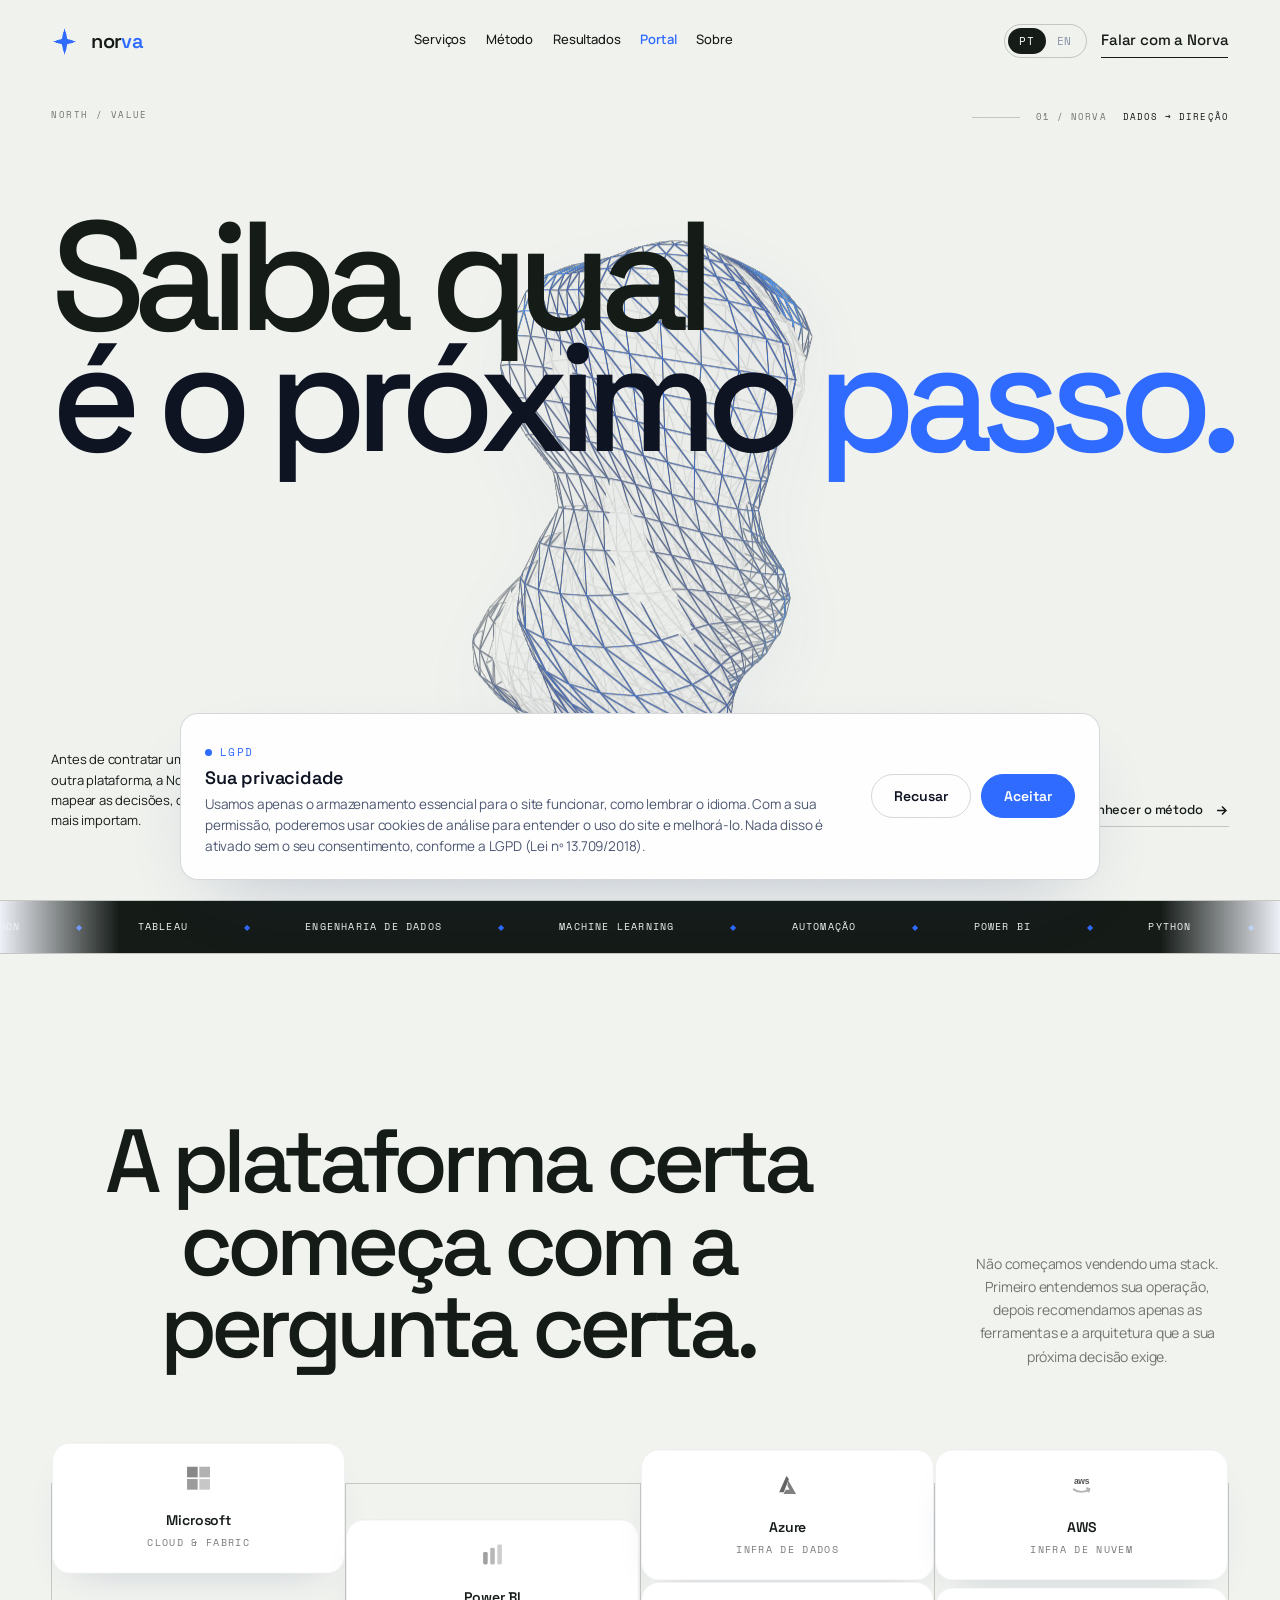
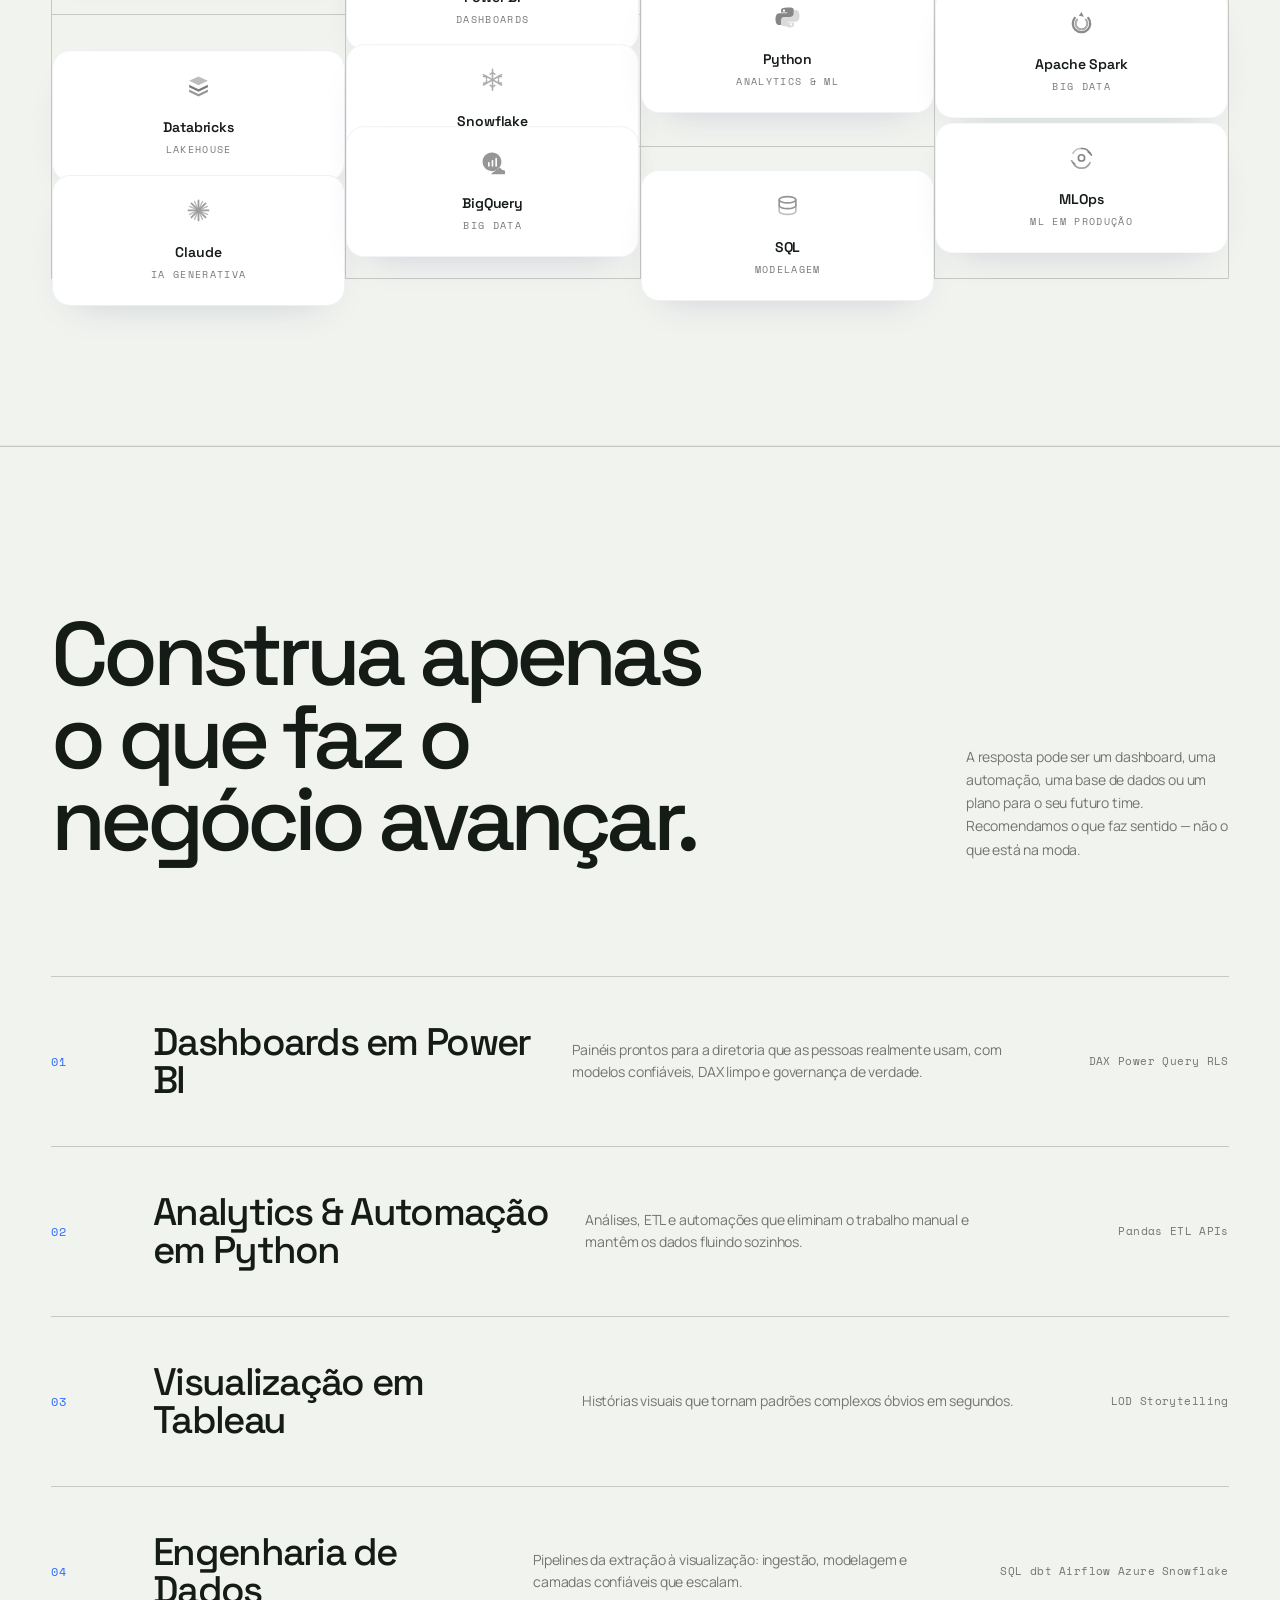
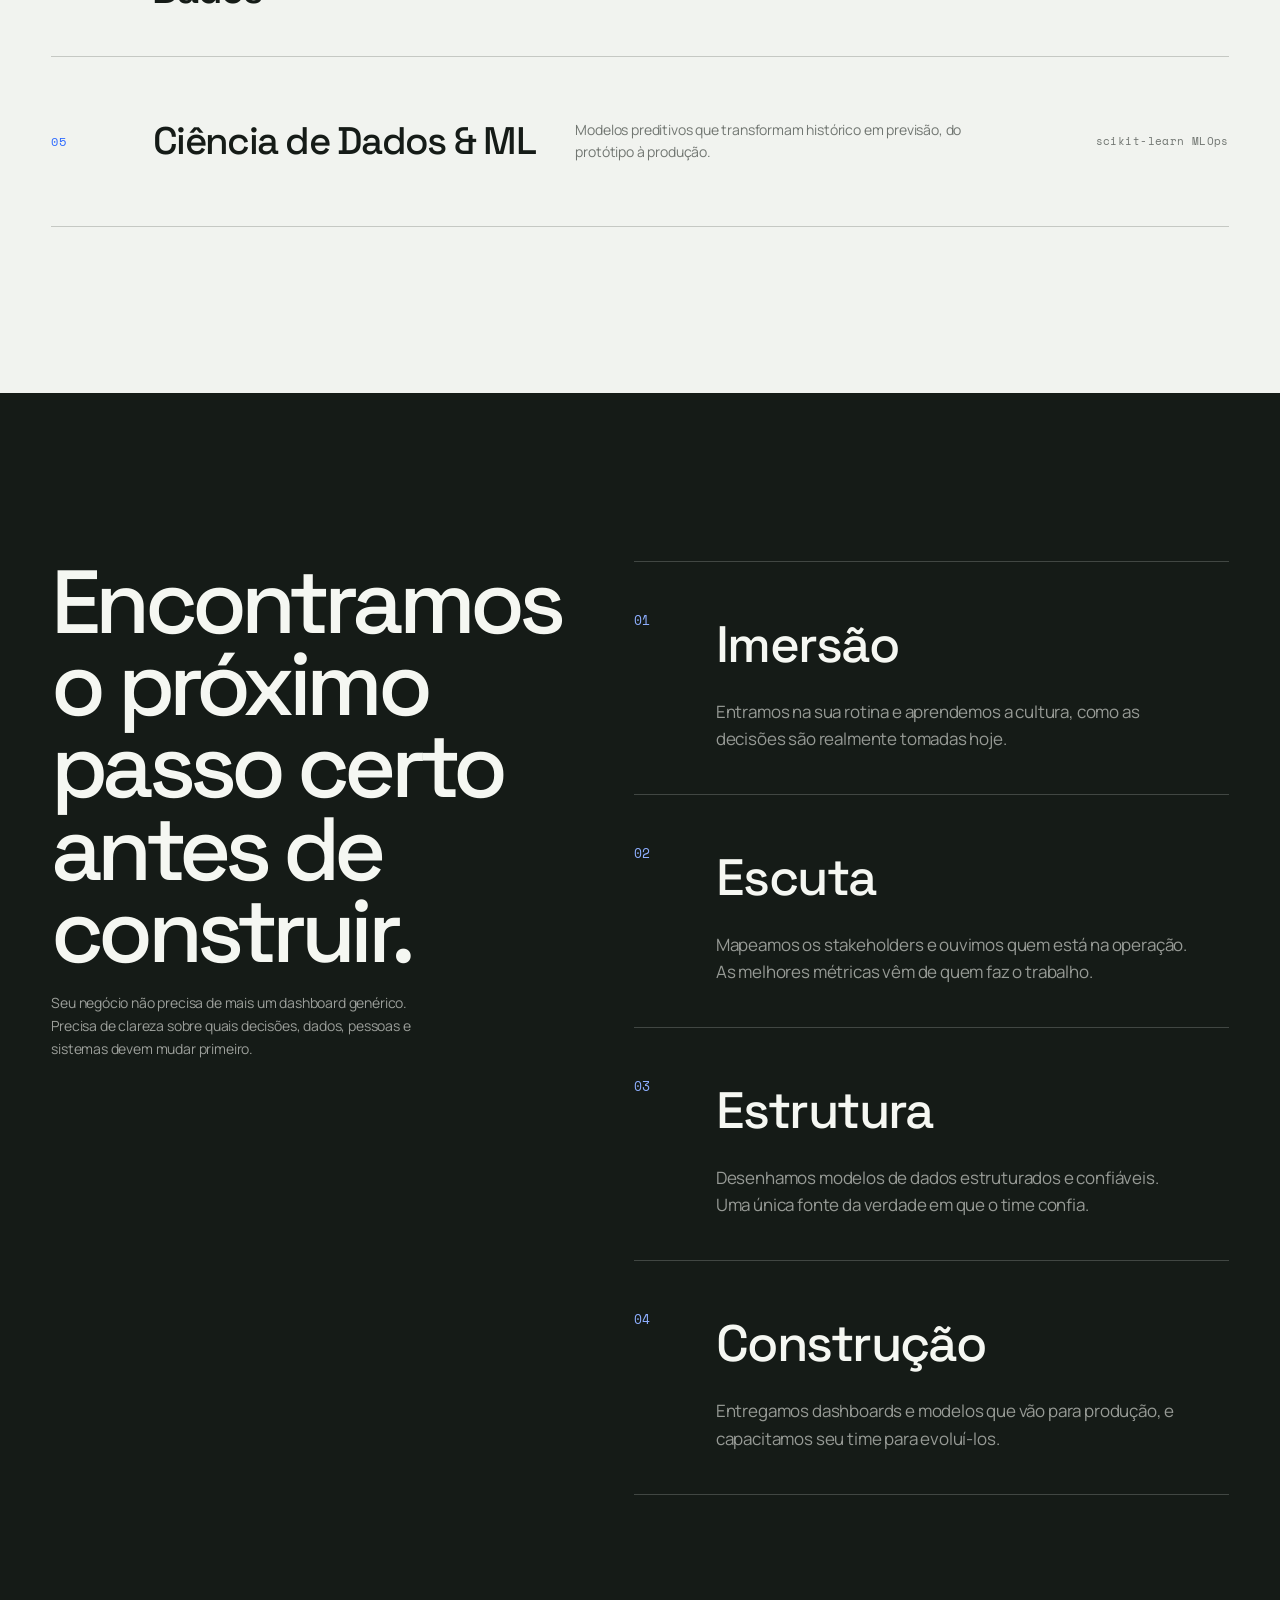
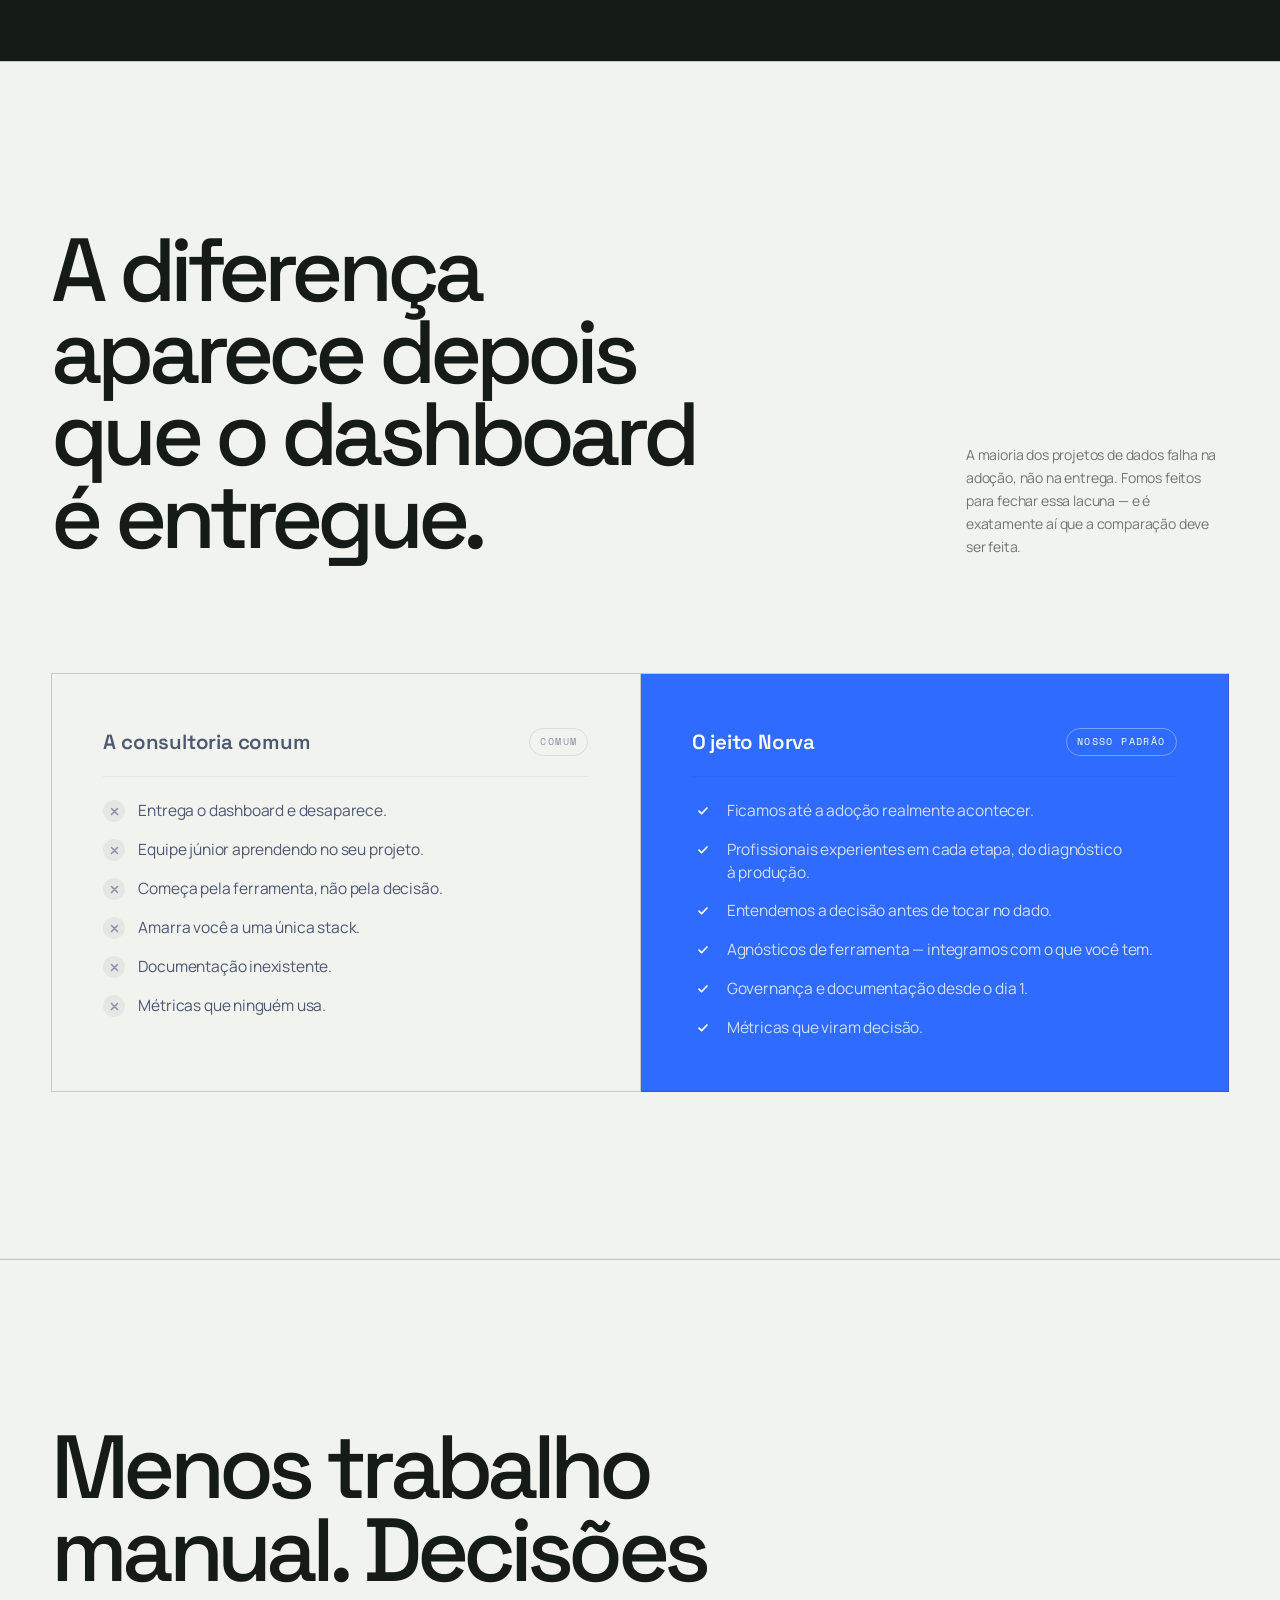
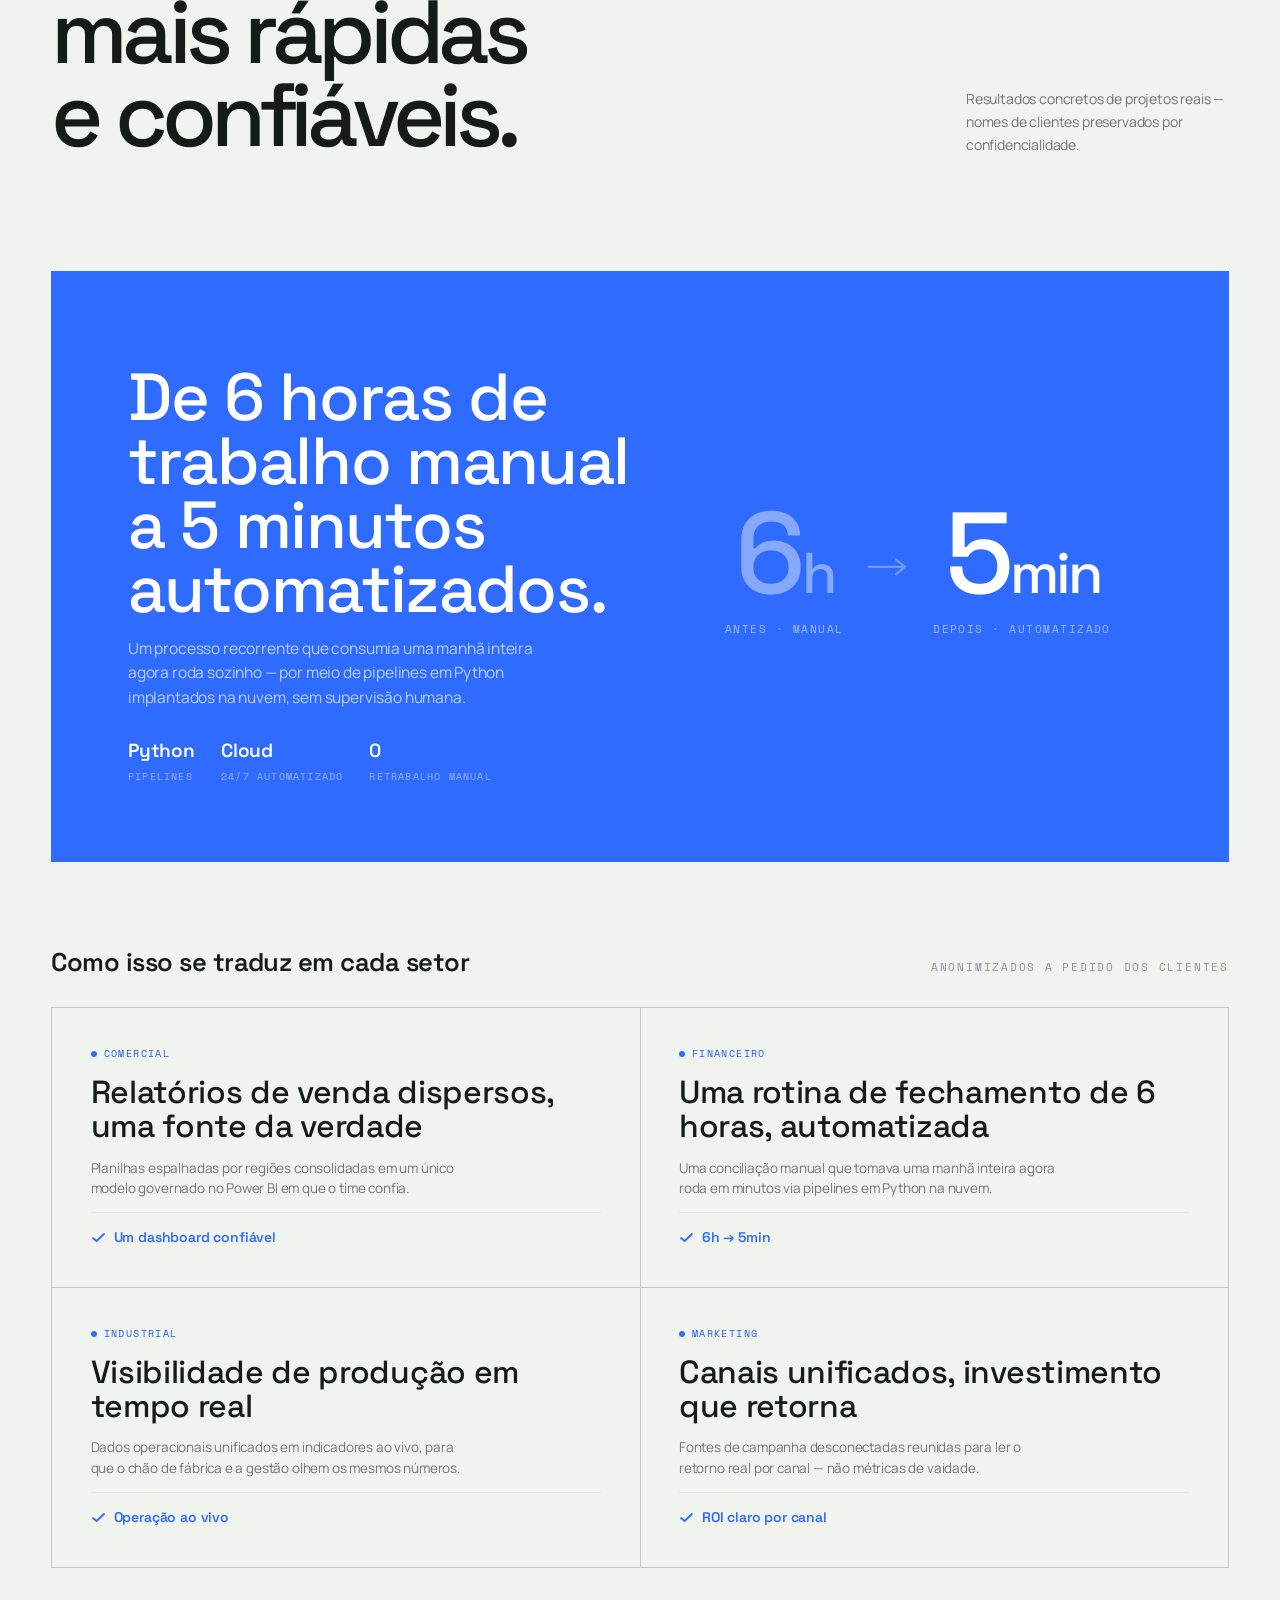
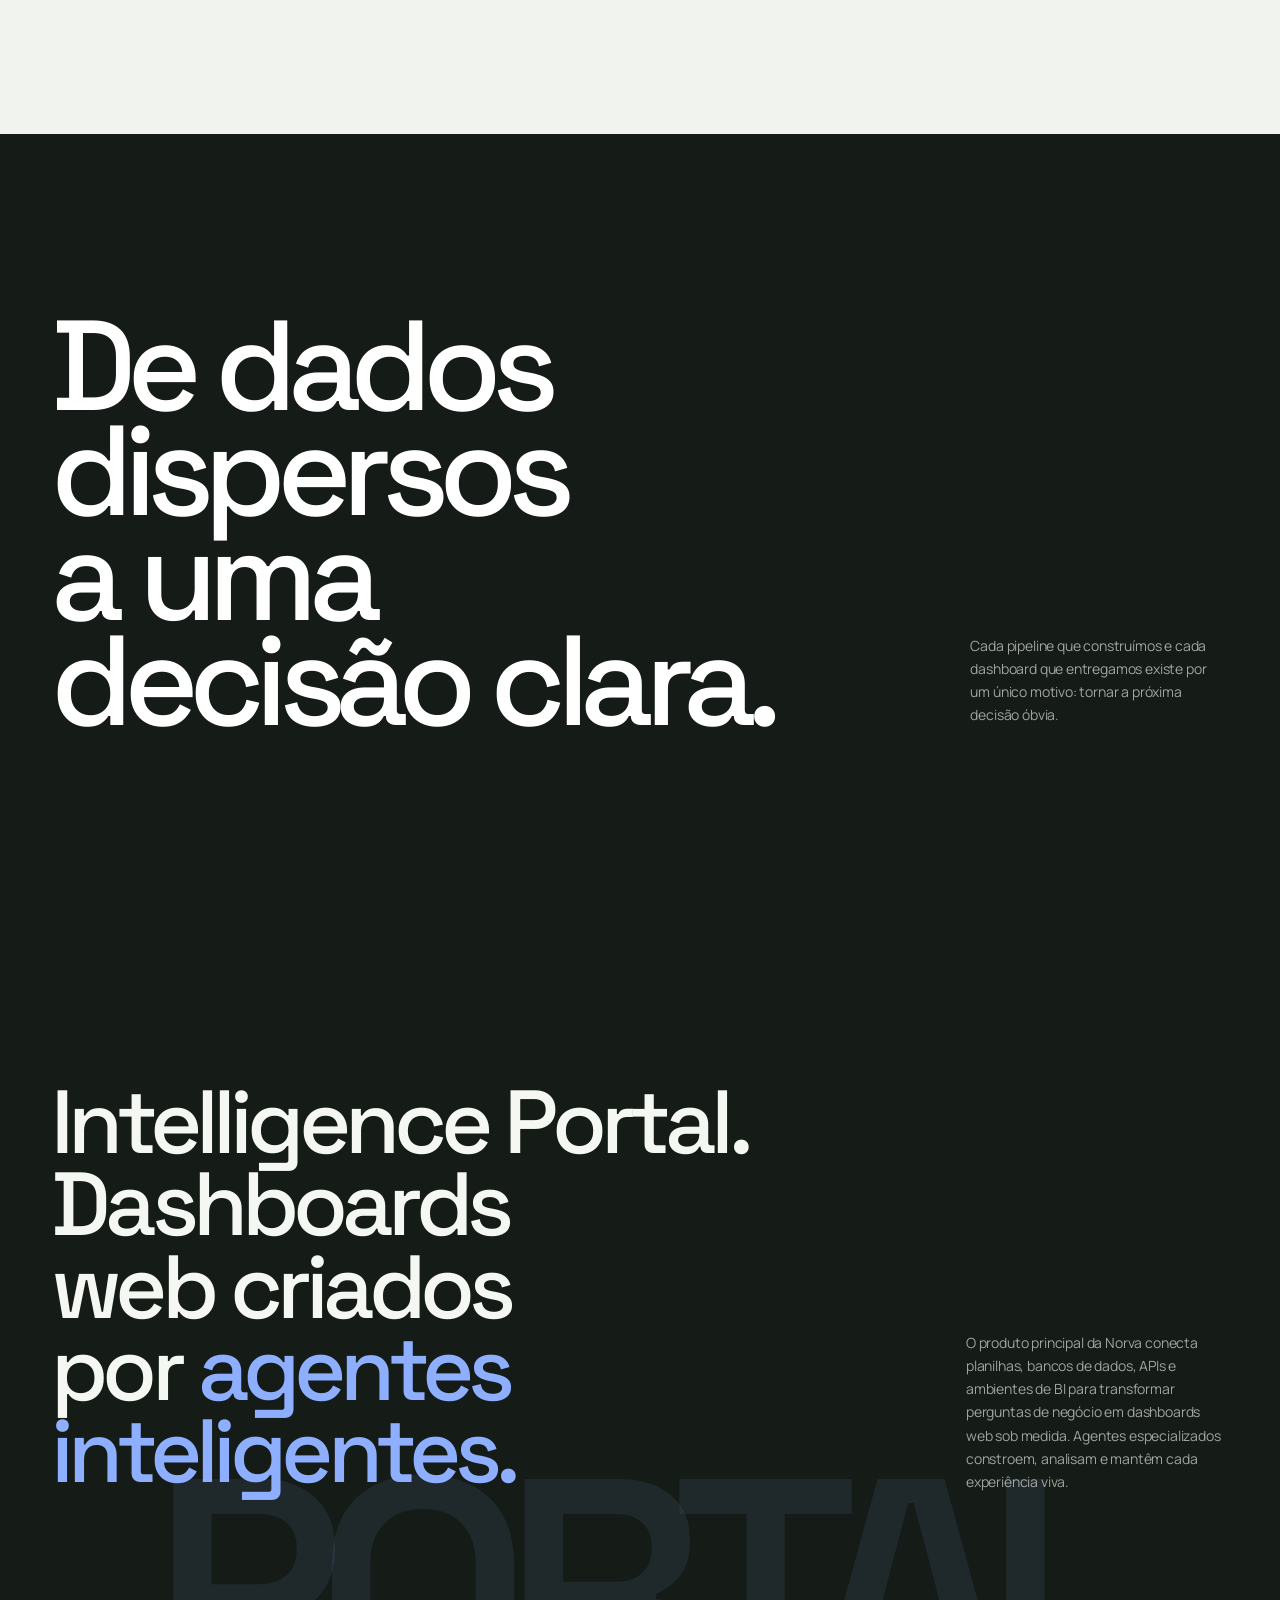
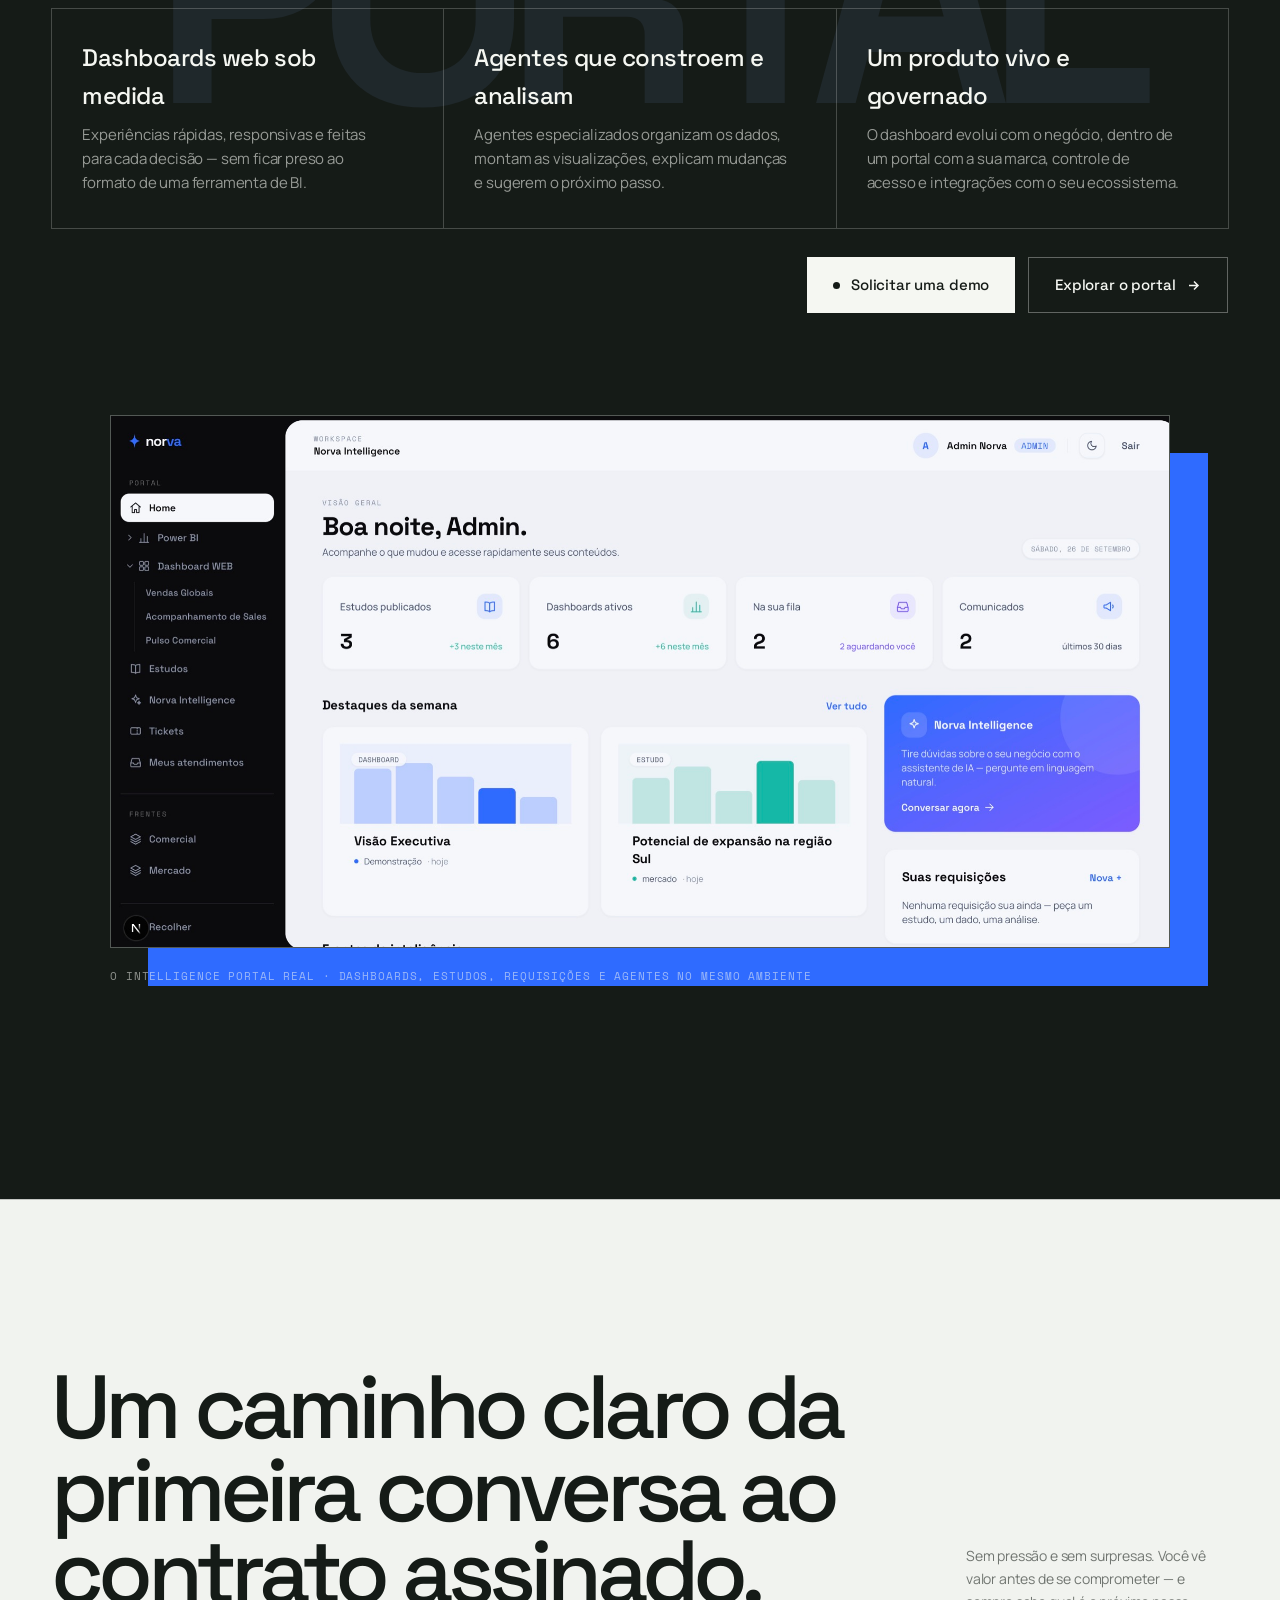
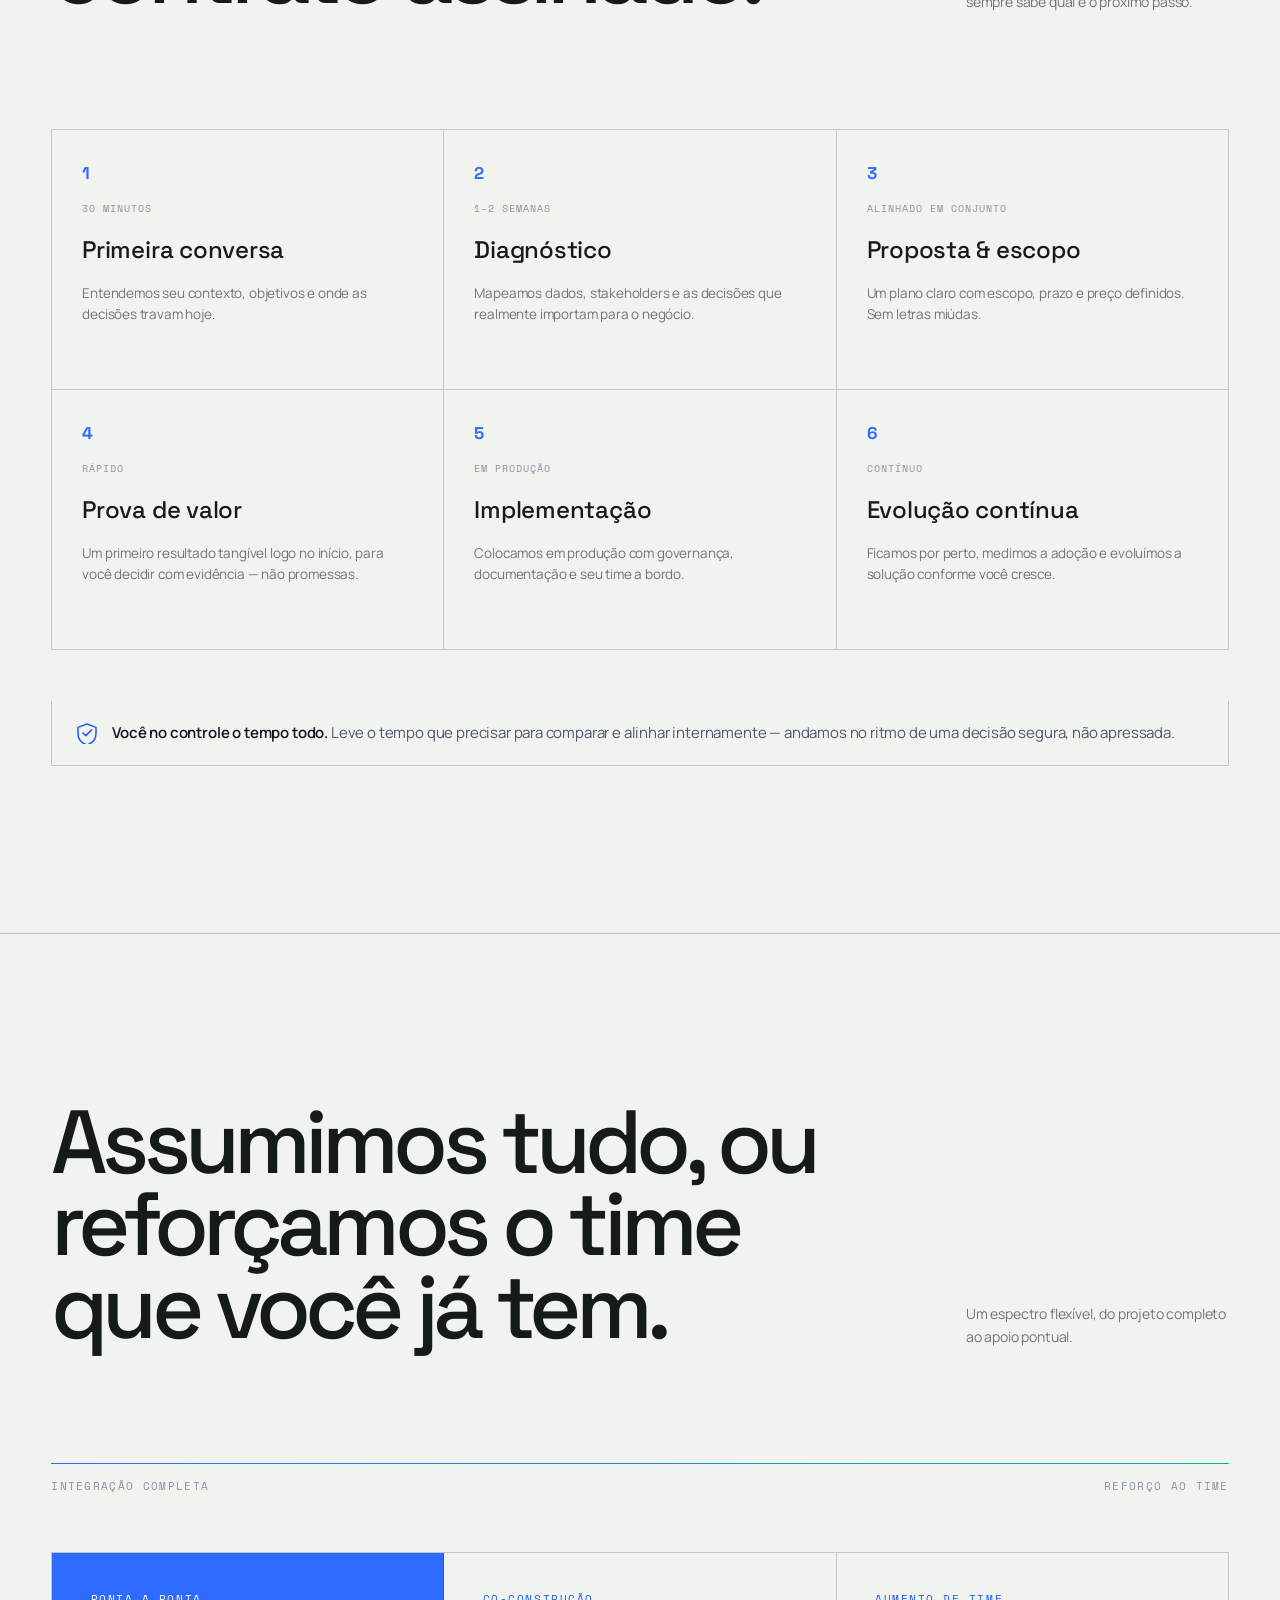
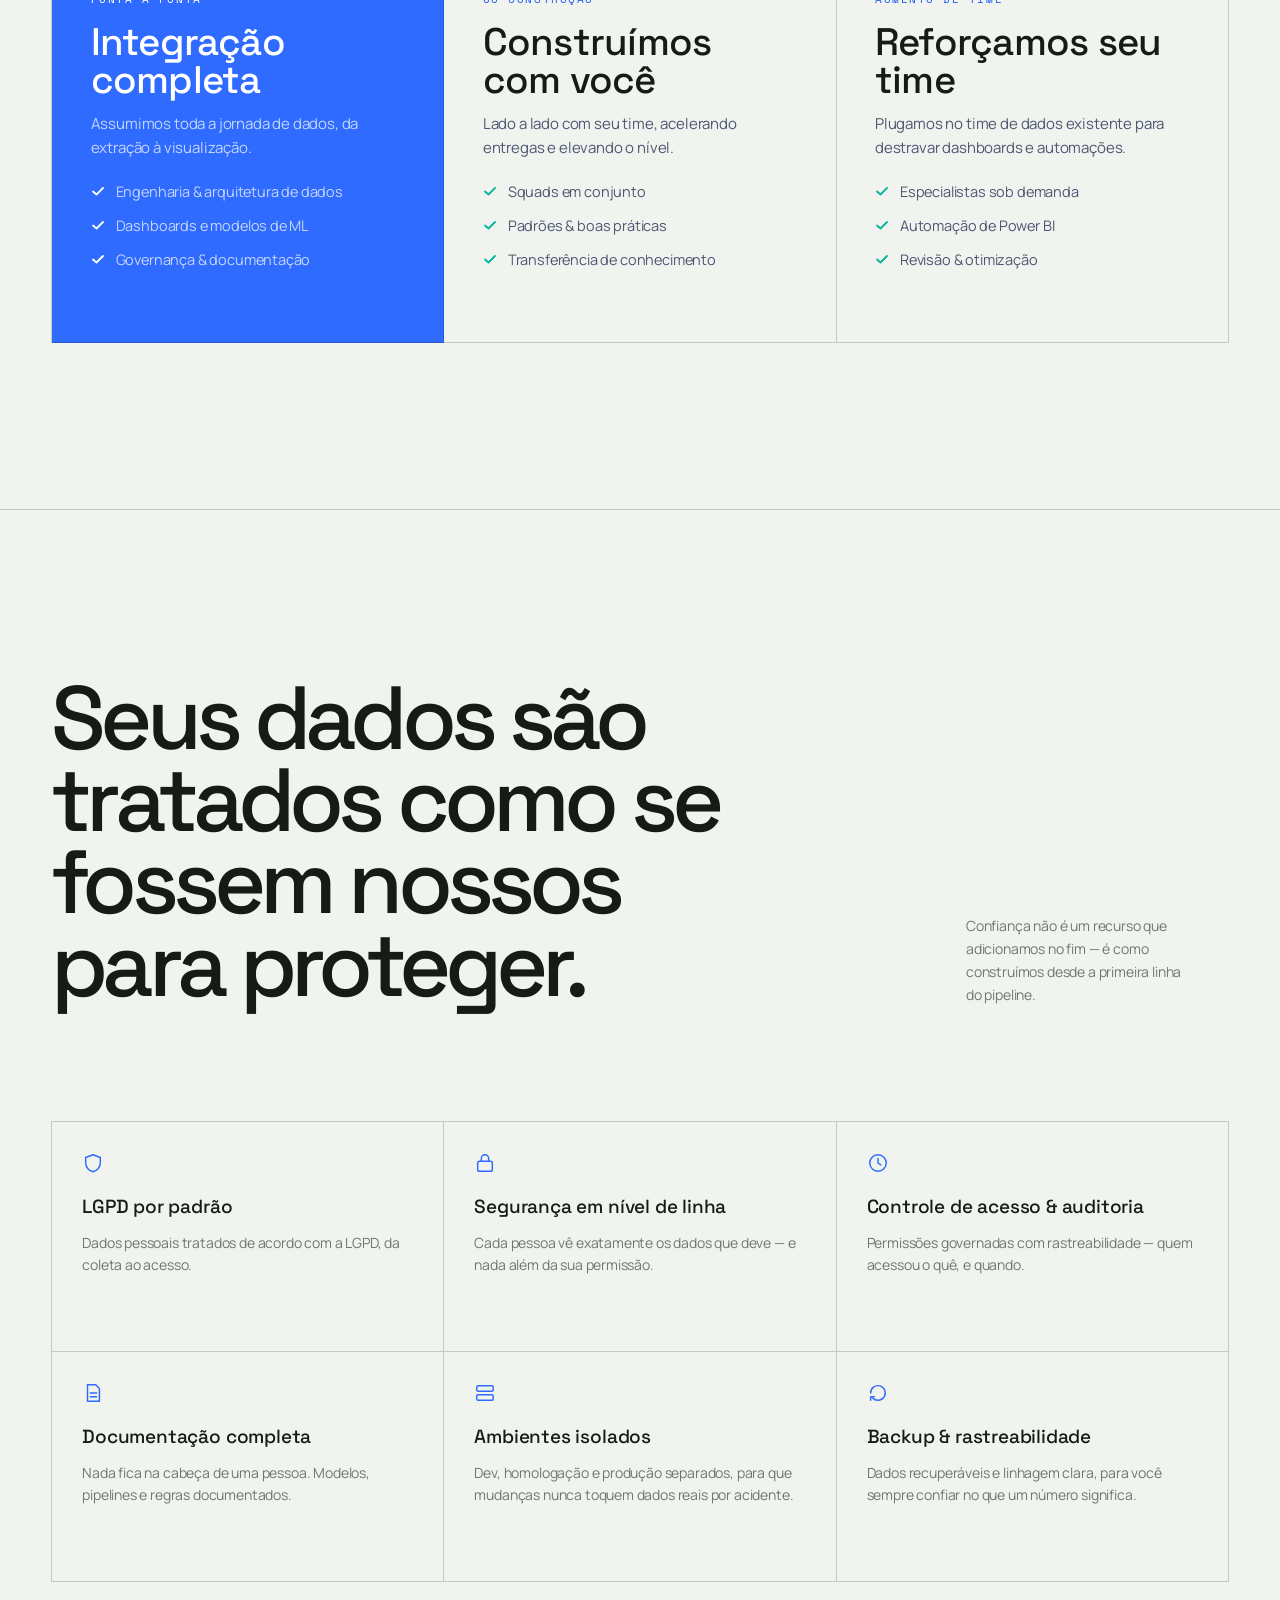
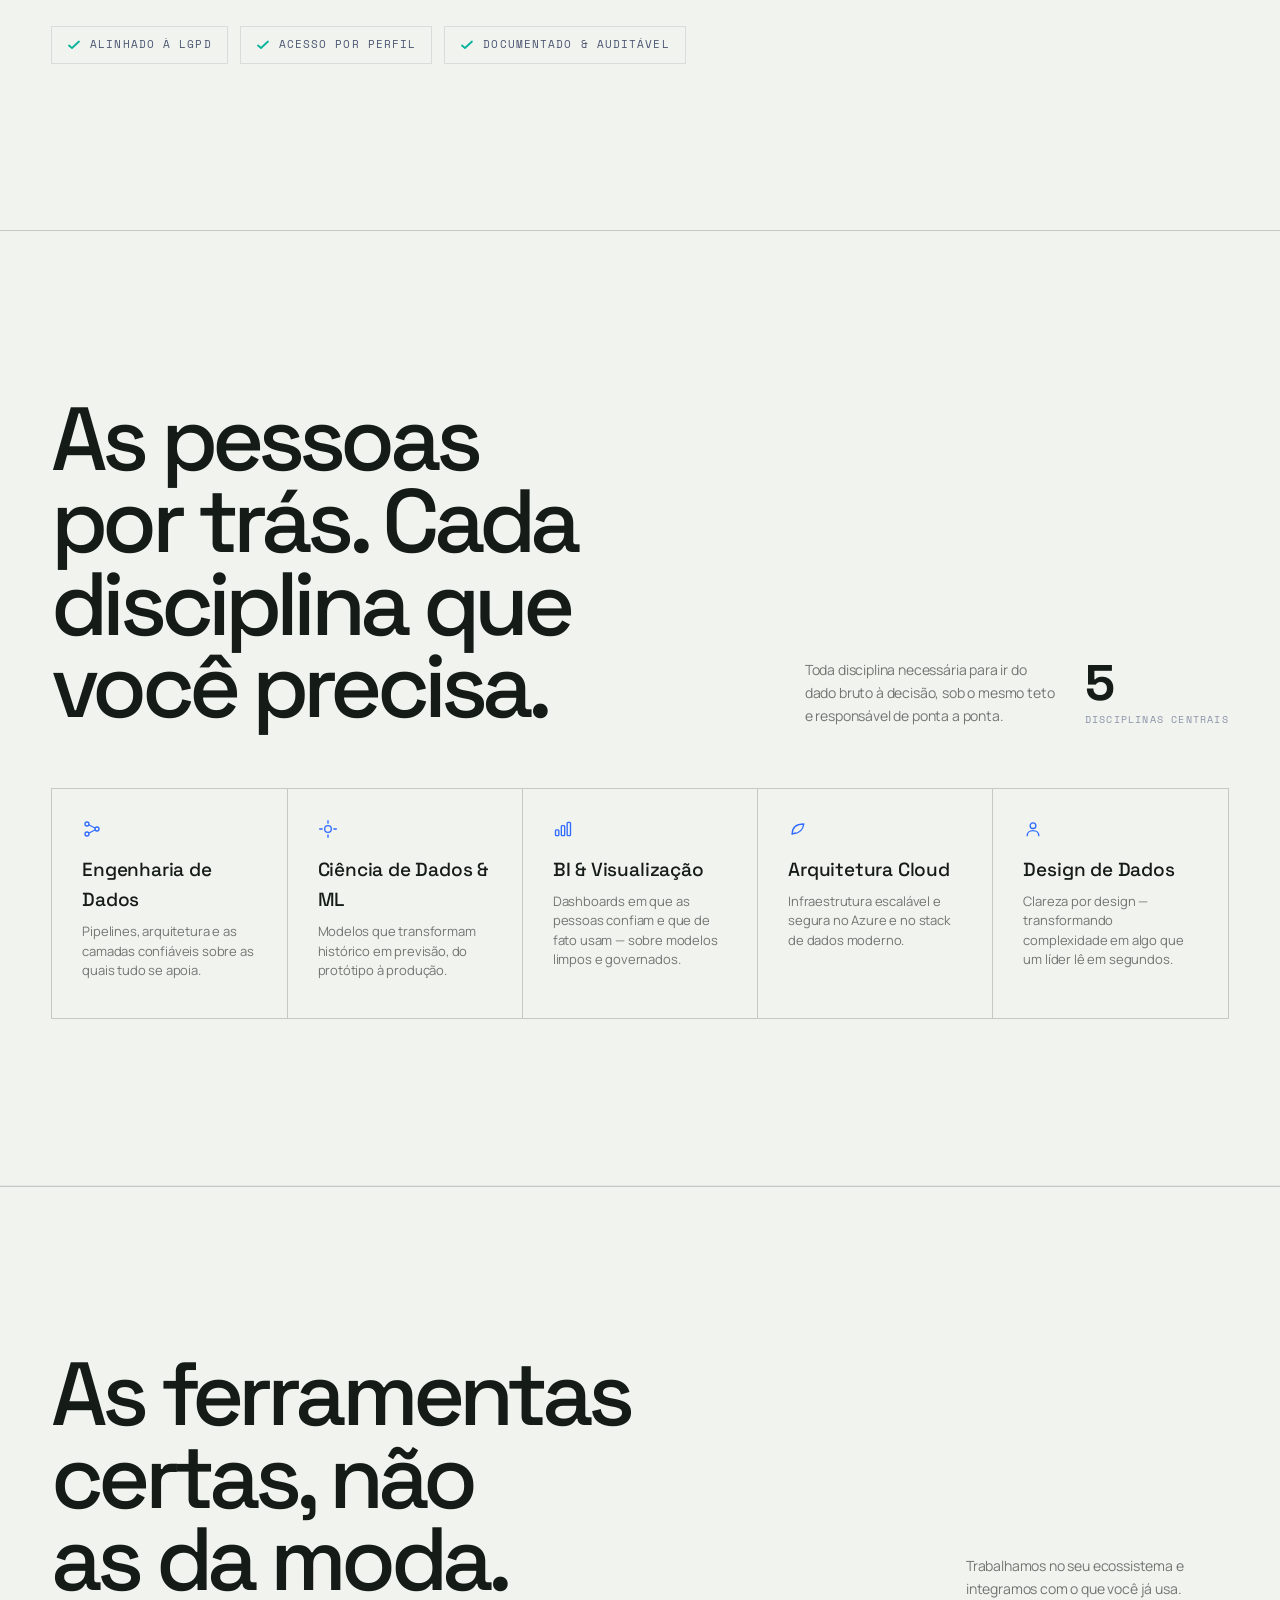
==== index.html @ 82791c6d "feat: adiciona banner de consentimento de cookies (LGPD) O que: banner bilíngue (PT/EN) em index.htm" ====
<!DOCTYPE html>
<html lang="pt-BR">
<head>
<meta charset="UTF-8" />
<meta name="viewport" content="width=device-width, initial-scale=1.0, viewport-fit=cover" />
<title>Norva · Clareza de dados para decidir o próximo passo</title>

<!-- ============================ SEO ============================ -->
<meta name="description" content="A Norva ajuda empresas em crescimento a entender decisões, dados e o próximo passo certo antes de contratar um time ou comprar outra plataforma." />
<meta name="keywords" content="consultoria de dados, diagnóstico de dados, estratégia de dados, business intelligence, margem, previsão de receita, engenharia de dados, automação" />
<meta name="author" content="Norva" />
<meta name="robots" content="index, follow, max-snippet:-1, max-image-preview:large, max-video-preview:-1" />
<meta name="theme-color" content="#f6f7fb" />
<meta name="format-detection" content="telephone=no" />
<link rel="canonical" href="https://norva.cloud/" />

<!-- Open Graph -->
<meta property="og:type" content="website" />
<meta property="og:site_name" content="Norva" />
<meta property="og:url" content="https://norva.cloud/" />
<meta property="og:title" content="Norva · Clareza de dados para decidir o próximo passo" />
<meta property="og:description" content="Antes de contratar um time de dados ou comprar outra plataforma, entenda quais decisões, dados e sistemas devem mudar primeiro." />
<meta property="og:locale" content="pt_BR" />
<meta property="og:locale:alternate" content="en_US" />

<!-- Twitter Card -->
<meta name="twitter:card" content="summary" />
<meta name="twitter:title" content="Norva · Clareza de dados para decidir o próximo passo" />
<meta name="twitter:description" content="Entenda quais decisões, dados e sistemas devem mudar primeiro antes de investir em tecnologia." />

<!-- Structured data: Organization + Services -->
<script type="application/ld+json">
{
  "@context": "https://schema.org",
  "@type": "ProfessionalService",
  "@id": "https://norva.cloud/#organization",
  "name": "Norva",
  "alternateName": "Norva Data Intelligence Studio",
  "url": "https://norva.cloud/",
  "email": "hello@norva.cloud",
  "description": "Consultoria de dados que entra no contexto do cliente para diagnosticar decisões, dados e o caminho mais proporcional para avançar.",
  "areaServed": "BR",
  "knowsLanguage": ["pt-BR", "en"],
  "hasOfferCatalog": {
    "@type": "OfferCatalog",
    "name": "Serviços de dados",
    "itemListElement": [
      { "@type": "Offer", "itemOffered": { "@type": "Service", "name": "Diagnóstico de decisão e dados" } },
      { "@type": "Offer", "itemOffered": { "@type": "Product", "name": "Intelligence Portal", "description": "Dashboards web sob medida criados e operados por agentes inteligentes." } },
      { "@type": "Offer", "itemOffered": { "@type": "Service", "name": "Dashboards em Power BI" } },
      { "@type": "Offer", "itemOffered": { "@type": "Service", "name": "Analytics & Automação em Python" } },
      { "@type": "Offer", "itemOffered": { "@type": "Service", "name": "Visualização em Tableau" } },
      { "@type": "Offer", "itemOffered": { "@type": "Service", "name": "Engenharia de Dados" } },
      { "@type": "Offer", "itemOffered": { "@type": "Service", "name": "Ciência de Dados & Machine Learning" } }
    ]
  }
}
</script>

<!-- Structured data: WebSite + WebPage -->
<script type="application/ld+json">
{
  "@context": "https://schema.org",
  "@graph": [
    {
      "@type": "WebSite",
      "@id": "https://norva.cloud/#website",
      "url": "https://norva.cloud/",
      "name": "Norva",
      "inLanguage": "pt-BR",
      "publisher": { "@id": "https://norva.cloud/#organization" }
    },
    {
      "@type": "WebPage",
      "@id": "https://norva.cloud/#webpage",
      "url": "https://norva.cloud/",
      "name": "Norva · Dados que viram decisões",
      "description": "Intelligence Portal, dashboards web criados por agentes inteligentes, consultoria e engenharia de dados.",
      "inLanguage": "pt-BR",
      "isPartOf": { "@id": "https://norva.cloud/#website" },
      "about": { "@id": "https://norva.cloud/#organization" }
    }
  ]
}
</script>

<!-- Structured data: FAQ -->
<script type="application/ld+json">
{
  "@context": "https://schema.org",
  "@type": "FAQPage",
  "mainEntity": [
    {
      "@type": "Question",
      "name": "Em quanto tempo vemos o primeiro resultado?",
      "acceptedAnswer": { "@type": "Answer", "text": "Desenhamos cada projeto em torno de uma prova de valor inicial, para você ver algo tangível rápido — normalmente nas primeiras semanas — antes de qualquer compromisso maior." }
    },
    {
      "@type": "Question",
      "name": "Vocês substituem nosso time ou trabalham junto?",
      "acceptedAnswer": { "@type": "Answer", "text": "Os dois. Podemos assumir toda a jornada de dados, co-construir com o seu pessoal ou entrar como especialistas para reforçar o time que você já tem." }
    },
    {
      "@type": "Question",
      "name": "Como vocês tratam a segurança dos nossos dados?",
      "acceptedAnswer": { "@type": "Answer", "text": "Governança em primeiro lugar: tratamento alinhado à LGPD, segurança em nível de linha, ambientes isolados, modelos documentados e rastreabilidade total de quem acessou o quê." }
    },
    {
      "@type": "Question",
      "name": "Vamos ficar presos a uma ferramenta específica?",
      "acceptedAnswer": { "@type": "Answer", "text": "Não. Somos agnósticos de ferramenta e integramos com o que você já usa. Recomendamos a tecnologia certa para o seu contexto — não a que está na moda." }
    },
    {
      "@type": "Question",
      "name": "Já temos dashboards. Vocês ainda ajudam?",
      "acceptedAnswer": { "@type": "Answer", "text": "Muitas vezes é onde mais agregamos — auditando o que existe, restaurando a confiança no dado e transformando relatórios ignorados em decisões em que se confia." }
    },
    {
      "@type": "Question",
      "name": "Como funciona a contratação?",
      "acceptedAnswer": { "@type": "Answer", "text": "Após o diagnóstico, apresentamos uma proposta clara com escopo, prazo e preço definidos. Você leva o tempo que precisar para comparar e alinhar internamente — sem pressão." }
    },
    {
      "@type": "Question",
      "name": "Que porte e setor de empresa vocês atendem?",
      "acceptedAnswer": { "@type": "Answer", "text": "Atuamos em operações comerciais, financeiras, de marketing e industriais — de times dando o primeiro passo estruturado a organizações escalando uma prática de dados madura." }
    },
    {
      "@type": "Question",
      "name": "O que acontece depois da entrega?",
      "acceptedAnswer": { "@type": "Answer", "text": "Não desaparecemos. Medimos a adoção, apoiamos seu time e evoluímos a solução conforme o negócio muda — esse é o ponto." }
    }
  ]
}
</script>

<link rel="icon" type="image/png" href="assets/blue-norva-logo.png" />
<link rel="preconnect" href="https://fonts.googleapis.com" />
<link rel="preconnect" href="https://fonts.gstatic.com" crossorigin />
<link href="https://fonts.googleapis.com/css2?family=Space+Grotesk:wght@400;500;600;700&family=Manrope:wght@400;500;600;700&family=Space+Mono:wght@400;700&display=swap" rel="stylesheet" />
<link rel="stylesheet" href="styles.css?v=4" />
<link rel="stylesheet" href="mobile.css?v=2" />
<link rel="stylesheet" href="refinement.css?v=2" />
<link rel="stylesheet" href="exhibition.css?v=3" />
<link rel="stylesheet" href="cookie-consent.css?v=1" />
</head>
<body>

<!-- ============================ NAV ============================ -->
<nav class="nav">
  <a class="brand" href="#top" aria-label="Norva">
    <img class="mark brand-mark" src="assets/blue-norva-logo.png" alt="" aria-hidden="true" />
    <span class="wordmark norva">nor<span>va</span></span>
  </a>

  <div class="nav-links" id="navLinks">
    <a href="#services" data-i18n="nav.services">Services</a>
    <a href="#approach" data-i18n="nav.approach">Approach</a>
    <a href="#impact" data-i18n="nav.results">Results</a>
    <a href="#portal" data-i18n="nav.portal">Portal</a>
    <a href="#security" data-i18n="nav.security">Security</a>
    <a href="#faq" data-i18n="nav.faq">FAQ</a>
    <a href="#about" data-i18n="nav.about">About</a>
  </div>

  <div class="nav-right">
    <div class="lang" role="group" aria-label="Language">
      <button data-lang="pt" class="active">PT</button>
      <button data-lang="en">EN</button>
    </div>
    <a href="#contact" class="btn btn-primary" data-i18n="nav.cta">Talk to Norva</a>
  </div>
  <button class="nav-toggle" aria-label="Open menu" aria-expanded="false" aria-controls="navLinks">
    <svg class="ico-menu" width="20" height="20" viewBox="0 0 18 18" fill="none"><path d="M2 5h14M2 9h14M2 13h14" stroke="currentColor" stroke-width="1.6" /></svg>
    <svg class="ico-close" width="20" height="20" viewBox="0 0 18 18" fill="none"><path d="M4 4l10 10M14 4L4 14" stroke="currentColor" stroke-width="1.7" stroke-linecap="round" /></svg>
  </button>
</nav>

<!-- ============================ HERO ============================ -->
<header class="hero" id="top">
  <div class="hero-bg" data-parallax="0.06"></div>
  <div class="hero-grid" data-parallax="0.14"></div>
  <div class="spotlight"></div>

  <div class="wrap">
    <div class="hero-wordmark" aria-hidden="true">NORTH / VALUE</div>
    <div class="hero-art" aria-hidden="true">
      <canvas data-hero-sculpture></canvas>
    </div>
    <div class="hero-meta hero-fade">
      <span>01 / NORVA</span>
      <b data-i18n="hero.meta">Data → direction</b>
    </div>
    <aside class="hero-proof hero-fade">
      <span data-i18n="hero.proof">Real outcome</span>
      <strong>6h <i>→</i> 5min</strong>
      <small data-i18n="hero.proof.note">financial routine automated</small>
    </aside>
    <div class="hero-copy">
      <span class="eyebrow hero-fade" data-i18n="hero.eyebrow">Data clarity for growing businesses</span>
      <h1>
        <span class="line"><span data-i18n="hero.l1">Know where</span></span>
        <span class="line"><span data-i18n="hero.l2">to grow</span> <span data-i18n="hero.l3">next.</span></span>
      </h1>
      <p class="hero-sub hero-fade" data-i18n="hero.sub">Before you hire a data team or buy another platform, Norva gets inside your business to map the decisions, data, and next move that matter most.</p>
      <div class="hero-cta hero-fade">
        <a href="#contact" class="btn btn-primary">
          <span class="dot"></span>
          <span data-i18n="hero.cta1">Map your next move</span>
        </a>
        <a href="#approach" class="btn btn-ghost">
          <span data-i18n="hero.cta2">See our approach</span>
          <svg width="15" height="15" viewBox="0 0 15 15" fill="none"><path d="M3 7.5h9M8 3.5l4 4-4 4" stroke="currentColor" stroke-width="1.5" /></svg>
        </a>
      </div>
    </div>

    <!-- LIVE DASHBOARD PANEL -->
    <div class="panel" data-bars>
      <div class="panel-head">
        <span class="title">
          <svg width="14" height="14" viewBox="0 0 14 14" fill="none"><rect x="1" y="1" width="5" height="5" rx="1" stroke="currentColor" stroke-width="1.2"/><rect x="8" y="1" width="5" height="5" rx="1" stroke="currentColor" stroke-width="1.2"/><rect x="1" y="8" width="5" height="5" rx="1" stroke="currentColor" stroke-width="1.2"/><rect x="8" y="8" width="5" height="5" rx="1" stroke="currentColor" stroke-width="1.2"/></svg>
          <span data-i18n="panel.title">Executive overview</span>
        </span>
        <span class="live"><span class="pulse"></span><span data-i18n="panel.live">Live</span></span>
      </div>

      <div class="kpis">
        <div class="kpi">
          <div class="label" data-i18n="kpi1.l">Revenue</div>
          <div class="val" data-tick data-base="4.2" data-dec="1" data-prefix="$" data-suffix="M">$4.2<span class="u">M</span></div>
          <div class="delta">▲ 12.4%</div>
        </div>
        <div class="kpi">
          <div class="label" data-i18n="kpi2.l">Conversion</div>
          <div class="val" data-tick data-base="18.6" data-dec="1" data-suffix="%" data-jit="0.3">18.6%</div>
          <div class="delta">▲ 3.1%</div>
        </div>
        <div class="kpi">
          <div class="label" data-i18n="kpi3.l">Accuracy</div>
          <div class="val" data-tick data-base="94.3" data-dec="1" data-suffix="%" data-jit="0.2">94.3%</div>
          <div class="delta down">model v4</div>
        </div>
      </div>

      <div class="chart-card">
        <div class="ct">
          <b data-i18n="chart.title">Pipeline throughput</b>
          <span class="legend">
            <span><i style="background:#2f6bff"></i><span data-i18n="chart.s1">Ingested</span></span>
            <span><i style="background:#07b39b"></i><span data-i18n="chart.s2">Modeled</span></span>
          </span>
        </div>
        <div class="chart-wrap"><canvas id="lineChart"></canvas></div>
      </div>

      <div class="panel-bottom">
        <div class="bars-card">
          <div class="bt" data-i18n="bars.title">Data sources</div>
          <div class="bar-row"><span>SQL</span><div class="bar-track"><div class="bar-fill" data-w="86"></div></div><span>86</span></div>
          <div class="bar-row"><span>CRM</span><div class="bar-track"><div class="bar-fill" data-w="64"></div></div><span>64</span></div>
          <div class="bar-row"><span>API</span><div class="bar-track"><div class="bar-fill" data-w="47"></div></div><span>47</span></div>
          <div class="bar-row" style="margin-bottom:0"><span>CSV</span><div class="bar-track"><div class="bar-fill" data-w="33"></div></div><span>33</span></div>
        </div>
        <div class="gauge-card">
          <div class="bt" data-i18n="gauge.title">Data health</div>
          <div class="gwrap">
            <canvas id="gauge" style="width:100%;height:96px"></canvas>
            <div class="gval"><b><span id="gaugeVal">0</span>%</b><small data-i18n="gauge.sub">quality</small></div>
          </div>
        </div>
      </div>
    </div>
  </div>

  <div class="scroll-cue"><span class="bar"></span><span data-i18n="hero.scroll">Scroll to explore</span></div>
</header>

<!-- ============================ MARQUEE ============================ -->
<div class="marquee">
  <div class="marquee-track">
    <span data-i18n="marquee.0">Power BI</span>
    <span data-i18n="marquee.1">Python</span>
    <span data-i18n="marquee.2">Tableau</span>
    <span data-i18n="marquee.3">Data Engineering</span>
    <span data-i18n="marquee.4">Machine Learning</span>
    <span data-i18n="marquee.5">Automation</span>
    <span data-i18n="marquee.0">Power BI</span>
    <span data-i18n="marquee.1">Python</span>
    <span data-i18n="marquee.2">Tableau</span>
    <span data-i18n="marquee.3">Data Engineering</span>
    <span data-i18n="marquee.4">Machine Learning</span>
    <span data-i18n="marquee.5">Automation</span>
  </div>
</div>

<!-- ============================ FEATURED STACKS (parallax) ============================ -->
<section class="stacks-band" id="stacks-featured" data-screen-label="Featured stacks">
  <div class="sb-grid" data-parallax="0.09"></div>
  <span class="sb-blob b1" data-parallax="0.24"></span>
  <span class="sb-blob b2" data-parallax="-0.20"></span>
  <span class="sb-blob b3" data-parallax="0.32"></span>

  <div class="wrap">
    <div class="section-head reveal">
      <span class="eyebrow" data-i18n="feat.eyebrow">Technology follows the decision</span>
      <h2 data-i18n="feat.title">The right platform starts with the <span class="gradient-text">right question.</span></h2>
      <p data-i18n="feat.sub">We do not begin by selling a stack. We first understand your operation, then recommend only the tools and architecture your next decision requires.</p>
    </div>

    <div class="bl-grid">

      <figure class="bl reveal" data-delay="1">
        <div class="bl-inner" data-parallax="0.06">
          <svg class="bl-logo" viewBox="0 0 24 24" fill="none" aria-label="Microsoft">
            <rect x="1" y="1" width="10.2" height="10.2" fill="#F25022" />
            <rect x="12.8" y="1" width="10.2" height="10.2" fill="#7FBA00" />
            <rect x="1" y="12.8" width="10.2" height="10.2" fill="#00A4EF" />
            <rect x="12.8" y="12.8" width="10.2" height="10.2" fill="#FFB900" />
          </svg>
          <div class="bl-meta"><span class="bl-name">Microsoft</span><span class="bl-sub" data-i18n="feat.s.ms">Cloud &amp; Fabric</span></div>
        </div>
      </figure>

      <figure class="bl reveal" data-delay="2">
        <div class="bl-inner" data-parallax="-0.05">
          <svg class="bl-logo" viewBox="0 0 24 24" fill="none" aria-label="Power BI">
            <rect x="3" y="9" width="4.4" height="12" rx="1.4" fill="#C98A00" />
            <rect x="9.8" y="5" width="4.4" height="16" rx="1.4" fill="#E6A800" />
            <rect x="16.6" y="2" width="4.4" height="19" rx="1.4" fill="#F2C811" />
          </svg>
          <div class="bl-meta"><span class="bl-name">Power BI</span><span class="bl-sub" data-i18n="feat.s.pbi">Dashboards</span></div>
        </div>
      </figure>

      <figure class="bl reveal" data-delay="3">
        <div class="bl-inner" data-parallax="0.05">
          <svg class="bl-logo" viewBox="0 0 24 24" fill="none" aria-label="Microsoft Azure">
            <path d="M11 3.4 L4 19 H8.4 L13.3 6.2 Z" fill="#114A8B" />
            <path d="M12.4 7 L20.2 20.6 H8.1 L10.4 16.6 H14 L12 12.9 Z" fill="#0078D4" />
          </svg>
          <div class="bl-meta"><span class="bl-name">Azure</span><span class="bl-sub" data-i18n="feat.s.az">Data infra</span></div>
        </div>
      </figure>

      <figure class="bl reveal" data-delay="4">
        <div class="bl-inner" data-parallax="0.05">
          <svg class="bl-logo" viewBox="0 0 24 24" fill="none" aria-label="Amazon Web Services">
            <text x="12" y="11.5" text-anchor="middle" font-family="Arial, Helvetica, sans-serif" font-weight="700" font-size="8.2" letter-spacing="-0.3" fill="#232F3E">aws</text>
            <path d="M4.6 16.2 C 8.4 19.4, 15.6 19.4, 19.4 16.2" stroke="#FF9900" stroke-width="1.9" stroke-linecap="round" fill="none" />
            <path d="M17.3 15.1 L19.6 15.9 L18.8 18.2" stroke="#FF9900" stroke-width="1.9" stroke-linecap="round" stroke-linejoin="round" fill="none" />
          </svg>
          <div class="bl-meta"><span class="bl-name">AWS</span><span class="bl-sub" data-i18n="feat.s.aws">Cloud infra</span></div>
        </div>
      </figure>

      <figure class="bl reveal" data-delay="1">
        <div class="bl-inner" data-parallax="-0.06">
          <svg class="bl-logo" viewBox="0 0 24 24" fill="#FF3621" aria-label="Databricks">
            <path d="M12 3 L21 7.2 L12 11.4 L3 7.2 Z" opacity="0.5" />
            <path d="M3 11 L12 15.2 L21 11 V13.4 L12 17.6 L3 13.4 Z" />
            <path d="M3 15.6 L12 19.8 L21 15.6 V18 L12 22.2 L3 18 Z" opacity="0.78" />
          </svg>
          <div class="bl-meta"><span class="bl-name">Databricks</span><span class="bl-sub" data-i18n="feat.s.db">Lakehouse</span></div>
        </div>
      </figure>

      <figure class="bl reveal" data-delay="1">
        <div class="bl-inner" data-parallax="-0.05">
          <svg class="bl-logo" viewBox="0 0 24 24" fill="none" stroke="#29B5E8" stroke-width="1.5" stroke-linecap="round" stroke-linejoin="round" aria-label="Snowflake">
            <path d="M12 2 V22 M3.3 7 L20.7 17 M3.3 17 L20.7 7" />
            <path d="M12 5 L9.8 6.6 M12 5 L14.2 6.6 M12 19 L9.8 17.4 M12 19 L14.2 17.4" />
            <path d="M6 8.6 L3.4 8.9 M6 8.6 L6.3 11.2 M18 15.4 L20.6 15.1 M18 15.4 L17.7 12.8" />
            <path d="M18 8.6 L20.6 8.9 M18 8.6 L17.7 11.2 M6 15.4 L3.4 15.1 M6 15.4 L6.3 12.8" />
          </svg>
          <div class="bl-meta"><span class="bl-name">Snowflake</span><span class="bl-sub" data-i18n="feat.s.sf">Data Cloud</span></div>
        </div>
      </figure>

      <figure class="bl reveal" data-delay="2">
        <div class="bl-inner" data-parallax="0.06">
          <svg class="bl-logo" viewBox="0 0 24 24" fill="none" aria-label="Python">
            <path d="M11.8 2.4c-1.9 0-3.4.2-4.5.6-1 .4-1.5 1-1.5 2v2.2h6v.7H4.3c-1.6 0-3 .9-3.5 2.8-.5 2.1-.5 3.4 0 5.6.4 1.7 1.3 2.9 2.9 2.9H6V16c0-1.9 1.6-3.5 3.5-3.5h5.9c1.5 0 2.7-1.2 2.7-2.8V5.1c0-1.5-1.3-2.6-2.8-2.6l-3.5-.1zM8.6 4.4c.6 0 1 .5 1 1 0 .6-.4 1-1 1-.5 0-1-.4-1-1 0-.6.5-1 1-1z" fill="#3776AB" />
            <path d="M12.2 21.6c1.9 0 3.4-.2 4.5-.6 1-.4 1.5-1 1.5-2v-2.2h-6v-.7h7.5c1.6 0 3-.9 3.5-2.8.5-2.1.5-3.4 0-5.6-.4-1.7-1.3-2.9-2.9-2.9H18V8c0 1.9-1.6 3.5-3.5 3.5H8.6c-1.5 0-2.7 1.2-2.7 2.8v3.6c0 1.5 1.3 2.6 2.8 2.6l3.5.1zM15.4 19.6c-.6 0-1-.5-1-1 0-.6.4-1 1-1 .5 0 1 .4 1 1 0 .6-.5 1-1 1z" fill="#FFD43B" />
          </svg>
          <div class="bl-meta"><span class="bl-name">Python</span><span class="bl-sub" data-i18n="feat.s.py">Analytics &amp; ML</span></div>
        </div>
      </figure>

      <figure class="bl reveal" data-delay="3">
        <div class="bl-inner" data-parallax="0.05">
          <svg class="bl-logo" viewBox="0 0 24 24" fill="none" stroke-linecap="round" aria-label="Apache Spark">
            <path d="M5.5 7.2 A 8.4 8.4 0 1 0 18.5 7.2" stroke="#E25A1C" stroke-width="2.2" />
            <path d="M7.8 8.8 A 5.6 5.6 0 1 0 16.2 8.8" stroke="#ED8B00" stroke-width="2" />
            <path d="M12 1.6 L14.3 6 L9.4 5.2 Z" fill="#E25A1C" />
          </svg>
          <div class="bl-meta"><span class="bl-name">Apache Spark</span><span class="bl-sub" data-i18n="feat.s.spark">Big data</span></div>
        </div>
      </figure>

      <figure class="bl reveal" data-delay="4">
        <div class="bl-inner" data-parallax="-0.06">
          <svg class="bl-logo" viewBox="0 0 24 24" stroke="#CC785C" stroke-width="1.7" stroke-linecap="round" aria-label="Claude">
            <path d="M12 2.4 V21.6 M2.4 12 H21.6 M5.2 5.2 L18.8 18.8 M18.8 5.2 L5.2 18.8" />
            <path d="M8.2 3.4 L15.8 20.6 M15.8 3.4 L8.2 20.6 M3.4 8.2 L20.6 15.8 M20.6 8.2 L3.4 15.8" stroke-width="1.3" opacity="0.7" />
          </svg>
          <div class="bl-meta"><span class="bl-name">Claude</span><span class="bl-sub" data-i18n="feat.s.claude">Generative AI</span></div>
        </div>
      </figure>

      <figure class="bl reveal" data-delay="1">
        <div class="bl-inner" data-parallax="0.05">
          <svg class="bl-logo" viewBox="0 0 24 24" fill="none" aria-label="Google BigQuery">
            <path d="M12 3 A9 9 0 1 0 18.8 17.2 L21.4 19.8 A12 12 0 1 1 15 20.6 L19.6 16 A9 9 0 0 0 12 3Z" fill="#4285F4" fill-rule="evenodd" />
            <path d="M15.5 9 L15.5 16 M12 11 L12 16 M8.5 13 L8.5 16" stroke="#fff" stroke-width="1.6" stroke-linecap="round" />
          </svg>
          <div class="bl-meta"><span class="bl-name">BigQuery</span><span class="bl-sub" data-i18n="feat.s.bq">Big Data</span></div>
        </div>
      </figure>

      <figure class="bl reveal" data-delay="2">
        <div class="bl-inner" data-parallax="-0.05">
          <svg class="bl-logo" viewBox="0 0 24 24" fill="none" stroke-linecap="round" stroke-linejoin="round" aria-label="SQL">
            <ellipse cx="12" cy="6.5" rx="8" ry="3" stroke="#5B7FD4" stroke-width="1.6" />
            <path d="M4 6.5 V12 C4 13.66 7.58 15 12 15 C16.42 15 20 13.66 20 12 V6.5" stroke="#5B7FD4" stroke-width="1.6" />
            <path d="M4 12 V17.5 C4 19.16 7.58 20.5 12 20.5 C16.42 20.5 20 19.16 20 17.5 V12" stroke="#5B7FD4" stroke-width="1.6" opacity="0.6" />
          </svg>
          <div class="bl-meta"><span class="bl-name">SQL</span><span class="bl-sub" data-i18n="feat.s.sql">Modeling</span></div>
        </div>
      </figure>

      <figure class="bl reveal" data-delay="3">
        <div class="bl-inner" data-parallax="0.06">
          <svg class="bl-logo" viewBox="0 0 24 24" fill="none" stroke-linecap="round" stroke-linejoin="round" aria-label="MLOps">
            <circle cx="12" cy="12" r="3" stroke="#7C5CBF" stroke-width="1.6" />
            <path d="M12 3 A9 9 0 0 1 20.2 7.5" stroke="#7C5CBF" stroke-width="1.6" />
            <path d="M20.2 7.5 L18.4 6.2 M20.2 7.5 L21.5 9.3" stroke="#7C5CBF" stroke-width="1.6" />
            <path d="M20.2 16.5 A9 9 0 0 1 3.8 16.5" stroke="#7C5CBF" stroke-width="1.6" opacity="0.75" />
            <path d="M3.8 16.5 L5.6 17.8 M3.8 16.5 L2.5 14.7" stroke="#7C5CBF" stroke-width="1.6" opacity="0.75" />
            <path d="M3.8 7.5 A9 9 0 0 1 12 3" stroke="#7C5CBF" stroke-width="1.6" opacity="0.5" />
          </svg>
          <div class="bl-meta"><span class="bl-name">MLOps</span><span class="bl-sub" data-i18n="feat.s.mlops">Production ML</span></div>
        </div>
      </figure>

    </div>
  </div>
</section>

<!-- ============================ SERVICES ============================ -->
<section class="section" id="services">
  <div class="wrap">
    <div class="section-head reveal">
      <span class="eyebrow" data-i18n="svc.eyebrow">What happens after the diagnosis</span>
      <h2 data-i18n="svc.title">Build only what moves the business forward.</h2>
      <p data-i18n="svc.sub">The answer may be a dashboard, automation, data foundation, or a plan for your future team. We recommend what fits — not what is fashionable.</p>
    </div>

    <div class="services-grid">
      <article class="svc reveal" data-delay="1">
        <div class="svc-num">01</div>
        <svg class="svc-ico" viewBox="0 0 40 40" fill="none"><rect x="4" y="22" width="7" height="14" rx="1.5" stroke="currentColor" stroke-width="1.6"/><rect x="16.5" y="12" width="7" height="24" rx="1.5" stroke="currentColor" stroke-width="1.6"/><rect x="29" y="4" width="7" height="32" rx="1.5" stroke="currentColor" stroke-width="1.6"/></svg>
        <h3 data-i18n="svc1.t">Power BI Dashboards</h3>
        <p data-i18n="svc1.p">Executive dashboards people actually use, built on trustworthy models, clean DAX, and real governance.</p>
        <div class="tags"><b>DAX</b><b>Power Query</b><b>RLS</b></div>
      </article>

      <article class="svc reveal" data-delay="2">
        <div class="svc-num">02</div>
        <svg class="svc-ico" viewBox="0 0 40 40" fill="none"><path d="M14 10l-9 10 9 10M26 10l9 10-9 10" stroke="currentColor" stroke-width="1.8" stroke-linecap="round" stroke-linejoin="round"/></svg>
        <h3 data-i18n="svc2.t">Python Analytics &amp; Automation</h3>
        <p data-i18n="svc2.p">Analysis, ETL, and automation that kills manual work and keeps data flowing on its own.</p>
        <div class="tags"><b>Pandas</b><b>ETL</b><b>APIs</b></div>
      </article>

      <article class="svc reveal" data-delay="3">
        <div class="svc-num">03</div>
        <svg class="svc-ico" viewBox="0 0 40 40" fill="none"><circle cx="20" cy="20" r="15" stroke="currentColor" stroke-width="1.6"/><path d="M20 5v30M5 20h30" stroke="currentColor" stroke-width="1.2" opacity="0.5"/><circle cx="27" cy="14" r="3" fill="currentColor"/></svg>
        <h3 data-i18n="svc3.t">Tableau Visualization</h3>
        <p data-i18n="svc3.p">Visual stories that make complex patterns obvious in seconds.</p>
        <div class="tags"><b>LOD</b><b>Storytelling</b></div>
      </article>

      <article class="svc wide reveal" data-delay="1">
        <div>
          <div class="svc-num">04</div>
          <svg class="svc-ico" viewBox="0 0 40 40" fill="none"><circle cx="7" cy="20" r="4" stroke="currentColor" stroke-width="1.6"/><circle cx="20" cy="9" r="4" stroke="currentColor" stroke-width="1.6"/><circle cx="20" cy="31" r="4" stroke="currentColor" stroke-width="1.6"/><circle cx="33" cy="20" r="4" stroke="currentColor" stroke-width="1.6"/><path d="M11 20h5m1.5-9.5L33 18M17.5 29.5L33 22M16.5 11l-6 6m6 12l-6-6" stroke="currentColor" stroke-width="1.3" opacity="0.6"/></svg>
          <h3 data-i18n="svc4.t">Data Engineering</h3>
          <p data-i18n="svc4.p">Pipelines from extraction to visualization: ingestion, modeling, and trusted layers that scale.</p>
        </div>
        <div class="tags"><b>SQL</b><b>dbt</b><b>Airflow</b><b>Azure</b><b>Snowflake</b></div>
      </article>

      <article class="svc reveal" data-delay="2">
        <div class="svc-num">05</div>
        <svg class="svc-ico" viewBox="0 0 40 40" fill="none"><circle cx="20" cy="20" r="5" stroke="currentColor" stroke-width="1.6"/><circle cx="8" cy="8" r="3" stroke="currentColor" stroke-width="1.4"/><circle cx="32" cy="8" r="3" stroke="currentColor" stroke-width="1.4"/><circle cx="8" cy="32" r="3" stroke="currentColor" stroke-width="1.4"/><circle cx="32" cy="32" r="3" stroke="currentColor" stroke-width="1.4"/><path d="M11 10l5.5 6.5M29 10l-5.5 6.5M11 30l5.5-6.5M29 30l-5.5-6.5" stroke="currentColor" stroke-width="1.2" opacity="0.6"/></svg>
        <h3 data-i18n="svc5.t">Data Science &amp; ML</h3>
        <p data-i18n="svc5.p">Predictive models that turn history into foresight, from prototype to production.</p>
        <div class="tags"><b>scikit-learn</b><b>MLOps</b></div>
      </article>
    </div>
  </div>
</section>

<!-- ============================ APPROACH ============================ -->
<section class="section approach" id="approach">
  <div class="wrap">
    <div class="approach-aside reveal">
      <span class="eyebrow" data-i18n="appr.eyebrow">Our starting point</span>
      <h2 style="font-family:var(--display);font-weight:600;font-size:clamp(30px,4vw,52px);line-height:1.04;letter-spacing:-0.03em;margin:22px 0 18px;" data-i18n="appr.title">We find the right next move before we build.</h2>
      <p style="color:var(--text-dim);max-width:42ch;text-wrap:pretty;" data-i18n="appr.sub">Your business does not need another generic dashboard. It needs clarity on the decisions, data, people, and systems that should change first.</p>
    </div>

    <div class="steps">
      <div class="step reveal" data-delay="1">
        <div class="step-n">01</div>
        <div><h3 data-i18n="appr.s1.t">Embed</h3><p data-i18n="appr.s1.p">We get into your routine and learn the culture, how decisions actually get made today.</p></div>
      </div>
      <div class="step reveal" data-delay="2">
        <div class="step-n">02</div>
        <div><h3 data-i18n="appr.s2.t">Listen</h3><p data-i18n="appr.s2.p">We map stakeholders and listen to the people on the ground. The best metrics come from those doing the work.</p></div>
      </div>
      <div class="step reveal" data-delay="3">
        <div class="step-n">03</div>
        <div><h3 data-i18n="appr.s3.t">Structure</h3><p data-i18n="appr.s3.p">We design structured, trustworthy data models. A single source of truth your team believes in.</p></div>
      </div>
      <div class="step reveal" data-delay="4">
        <div class="step-n">04</div>
        <div><h3 data-i18n="appr.s4.t">Build</h3><p data-i18n="appr.s4.p">We ship dashboards and models into production, and empower your team to evolve them.</p></div>
      </div>
    </div>
  </div>
</section>

<!-- ============================ WHY KYSTONE ============================ -->
<section class="section why" id="why" data-screen-label="Why Norva">
  <div class="wrap">
    <div class="section-head reveal">
      <span class="eyebrow" data-i18n="why.eyebrow">Why Norva</span>
      <h2 data-i18n="why.title">The difference shows up after the dashboard ships.</h2>
      <p data-i18n="why.sub">Most data projects fail at adoption, not delivery. We are built to close that gap — which is exactly where the comparison should be made.</p>
    </div>

    <div class="why-cols">
      <div class="why-col muted reveal" data-delay="1">
        <div class="why-h">
          <b data-i18n="why.a.h">The typical vendor</b>
          <span class="why-tag" data-i18n="why.a.tag">Common</span>
        </div>
        <ul class="why-list">
          <li><span class="why-ico"><svg width="11" height="11" viewBox="0 0 11 11" fill="none"><path d="M2.5 2.5l6 6M8.5 2.5l-6 6" stroke="currentColor" stroke-width="1.6" stroke-linecap="round"/></svg></span><span data-i18n="why.a.1">Hands over the dashboard and disappears.</span></li>
          <li><span class="why-ico"><svg width="11" height="11" viewBox="0 0 11 11" fill="none"><path d="M2.5 2.5l6 6M8.5 2.5l-6 6" stroke="currentColor" stroke-width="1.6" stroke-linecap="round"/></svg></span><span data-i18n="why.a.2">Junior teams learning on your project.</span></li>
          <li><span class="why-ico"><svg width="11" height="11" viewBox="0 0 11 11" fill="none"><path d="M2.5 2.5l6 6M8.5 2.5l-6 6" stroke="currentColor" stroke-width="1.6" stroke-linecap="round"/></svg></span><span data-i18n="why.a.3">Starts from the tool, not the decision.</span></li>
          <li><span class="why-ico"><svg width="11" height="11" viewBox="0 0 11 11" fill="none"><path d="M2.5 2.5l6 6M8.5 2.5l-6 6" stroke="currentColor" stroke-width="1.6" stroke-linecap="round"/></svg></span><span data-i18n="why.a.4">Locks you into a single stack.</span></li>
          <li><span class="why-ico"><svg width="11" height="11" viewBox="0 0 11 11" fill="none"><path d="M2.5 2.5l6 6M8.5 2.5l-6 6" stroke="currentColor" stroke-width="1.6" stroke-linecap="round"/></svg></span><span data-i18n="why.a.5">Little to no documentation.</span></li>
          <li><span class="why-ico"><svg width="11" height="11" viewBox="0 0 11 11" fill="none"><path d="M2.5 2.5l6 6M8.5 2.5l-6 6" stroke="currentColor" stroke-width="1.6" stroke-linecap="round"/></svg></span><span data-i18n="why.a.6">Metrics that nobody actually uses.</span></li>
        </ul>
      </div>

      <div class="why-col kystone reveal" data-delay="2">
        <div class="why-h">
          <b data-i18n="why.b.h">The Norva way</b>
          <span class="why-tag" data-i18n="why.b.tag">Our standard</span>
        </div>
        <ul class="why-list">
          <li><span class="why-ico"><svg width="12" height="12" viewBox="0 0 12 12" fill="none"><path d="M2 6.2l2.6 2.4L10 3" stroke="currentColor" stroke-width="1.7" stroke-linecap="round" stroke-linejoin="round"/></svg></span><span data-i18n="why.b.1">We stay until adoption actually happens.</span></li>
          <li><span class="why-ico"><svg width="12" height="12" viewBox="0 0 12 12" fill="none"><path d="M2 6.2l2.6 2.4L10 3" stroke="currentColor" stroke-width="1.7" stroke-linecap="round" stroke-linejoin="round"/></svg></span><span data-i18n="why.b.2">Experienced professionals at every step, from diagnosis to production.</span></li>
          <li><span class="why-ico"><svg width="12" height="12" viewBox="0 0 12 12" fill="none"><path d="M2 6.2l2.6 2.4L10 3" stroke="currentColor" stroke-width="1.7" stroke-linecap="round" stroke-linejoin="round"/></svg></span><span data-i18n="why.b.3">We understand the decision before touching data.</span></li>
          <li><span class="why-ico"><svg width="12" height="12" viewBox="0 0 12 12" fill="none"><path d="M2 6.2l2.6 2.4L10 3" stroke="currentColor" stroke-width="1.7" stroke-linecap="round" stroke-linejoin="round"/></svg></span><span data-i18n="why.b.4">Tool-agnostic — we integrate with what you have.</span></li>
          <li><span class="why-ico"><svg width="12" height="12" viewBox="0 0 12 12" fill="none"><path d="M2 6.2l2.6 2.4L10 3" stroke="currentColor" stroke-width="1.7" stroke-linecap="round" stroke-linejoin="round"/></svg></span><span data-i18n="why.b.5">Governance and documentation from day one.</span></li>
          <li><span class="why-ico"><svg width="12" height="12" viewBox="0 0 12 12" fill="none"><path d="M2 6.2l2.6 2.4L10 3" stroke="currentColor" stroke-width="1.7" stroke-linecap="round" stroke-linejoin="round"/></svg></span><span data-i18n="why.b.6">Metrics that turn into decisions.</span></li>
        </ul>
      </div>
    </div>
  </div>
</section>

<!-- ============================ IMPACT / RESULTS ============================ -->
<section class="section impact" id="impact" data-screen-label="Impact" data-bars>
  <div class="wrap">
    <div class="section-head reveal">
      <span class="eyebrow" data-i18n="imp.eyebrow">Impact we generate</span>
      <h2 data-i18n="imp.title">Less manual work. Faster, more trustworthy decisions.</h2>
      <p data-i18n="imp.sub">Concrete outcomes from real engagements — client names withheld under confidentiality.</p>
    </div>

    <div class="impact-hero reveal">
      <div>
        <span class="eyebrow" data-i18n="imp.flag">Flagship result</span>
        <p class="impact-claim"><span data-i18n="imp.claim.a">From</span> <em data-i18n="imp.claim.b">6 hours of manual work</em> <span data-i18n="imp.claim.c">to</span> <em data-i18n="imp.claim.d">5 automated minutes.</em></p>
        <p class="impact-sub" data-i18n="imp.claim.sub">A recurring process that consumed an entire morning now runs on its own — through Python pipelines deployed in the cloud, with no human babysitting.</p>
        <div class="impact-meta">
          <div class="im"><b>Python</b><small data-i18n="imp.m1">Pipelines</small></div>
          <div class="im"><b>Cloud</b><small data-i18n="imp.m2">24/7 automated</small></div>
          <div class="im"><b>0</b><small data-i18n="imp.m3">manual rework</small></div>
        </div>
      </div>
      <div class="bignum">
        <div class="nb from">
          <div class="v">6<span style="font-size:0.5em">h</span></div>
          <div class="l" data-i18n="imp.before">Before · manual</div>
        </div>
        <div class="arw"><svg viewBox="0 0 48 24" fill="none"><path d="M2 12h40M32 4l10 8-10 8" stroke="currentColor" stroke-width="2.4" stroke-linecap="round" stroke-linejoin="round"/></svg></div>
        <div class="nb to">
          <div class="v">5<span style="font-size:0.5em">min</span></div>
          <div class="l" data-i18n="imp.after">After · automated</div>
        </div>
      </div>
    </div>

    <div class="cases-head reveal">
      <h3 data-i18n="imp.cases.t">What that looks like across sectors</h3>
      <span class="lead-note" data-i18n="imp.cases.note">Anonymized at clients' request</span>
    </div>

    <div class="case-grid">
      <article class="case reveal" data-delay="1">
        <span class="case-sector" data-i18n="imp.c1.s">Commercial</span>
        <h4 data-i18n="imp.c1.t">Scattered sales reports, one source of truth</h4>
        <p data-i18n="imp.c1.p">Spreadsheets across regions consolidated into a single governed Power BI model the whole team trusts.</p>
        <div class="outcome"><svg width="15" height="15" viewBox="0 0 15 15" fill="none"><path d="M2 8l3.5 3L13 4" stroke="currentColor" stroke-width="1.8" stroke-linecap="round" stroke-linejoin="round"/></svg><span data-i18n="imp.c1.o">One trusted dashboard</span></div>
      </article>
      <article class="case reveal" data-delay="2">
        <span class="case-sector" data-i18n="imp.c2.s">Financial</span>
        <h4 data-i18n="imp.c2.t">A 6-hour close routine, automated</h4>
        <p data-i18n="imp.c2.p">A manual reconciliation that took a full morning now runs in minutes via cloud Python pipelines.</p>
        <div class="outcome"><svg width="15" height="15" viewBox="0 0 15 15" fill="none"><path d="M2 8l3.5 3L13 4" stroke="currentColor" stroke-width="1.8" stroke-linecap="round" stroke-linejoin="round"/></svg><span data-i18n="imp.c2.o">6h → 5min</span></div>
      </article>
      <article class="case reveal" data-delay="3">
        <span class="case-sector" data-i18n="imp.c3.s">Industrial</span>
        <h4 data-i18n="imp.c3.t">Production visibility in real time</h4>
        <p data-i18n="imp.c3.p">Operational data unified into live indicators, so the floor and management look at the same numbers.</p>
        <div class="outcome"><svg width="15" height="15" viewBox="0 0 15 15" fill="none"><path d="M2 8l3.5 3L13 4" stroke="currentColor" stroke-width="1.8" stroke-linecap="round" stroke-linejoin="round"/></svg><span data-i18n="imp.c3.o">Live operations</span></div>
      </article>
      <article class="case reveal" data-delay="4">
        <span class="case-sector" data-i18n="imp.c4.s">Marketing</span>
        <h4 data-i18n="imp.c4.t">Channels unified, spend that pays off</h4>
        <p data-i18n="imp.c4.p">Disconnected campaign sources brought together to read true return per channel — not vanity metrics.</p>
        <div class="outcome"><svg width="15" height="15" viewBox="0 0 15 15" fill="none"><path d="M2 8l3.5 3L13 4" stroke="currentColor" stroke-width="1.8" stroke-linecap="round" stroke-linejoin="round"/></svg><span data-i18n="imp.c4.o">Clear ROI per channel</span></div>
      </article>
    </div>
  </div>
</section>

<!-- ============================ STATEMENT (parallax) ============================ -->
<section class="statement" id="statement" data-screen-label="Statement">
  <div class="st-grid" data-parallax="0.10"></div>
  <span class="st-shape s1" data-parallax="0.26"></span>
  <span class="st-shape s2" data-parallax="-0.20"></span>
  <span class="st-shape s3" data-parallax="0.34"></span>
  <span class="st-shape s4" data-parallax="-0.30"></span>
  <div class="wrap">
    <div class="st-inner reveal">
      <span class="eyebrow" data-i18n="st.eyebrow">The keystone</span>
      <h2 class="st-title">
        <span data-i18n="st.l1">From scattered data</span>
        <span class="gradient-text" data-i18n="st.l2">to one clear decision.</span>
      </h2>
      <p class="st-sub" data-i18n="st.sub">Every pipeline we build and every dashboard we ship exists for a single reason: to make the next decision obvious.</p>
    </div>
  </div>
</section>

<!-- ============================ INTELLIGENCE PORTAL (product) ============================ -->
<section class="section portal" id="portal" data-screen-label="Intelligence Portal" data-bars>
  <div class="portal-bg"></div>
  <div class="wrap">
    <div class="section-head reveal">
      <span class="eyebrow" data-i18n="portal.eyebrow">Norva's flagship product</span>
      <h2 data-i18n="portal.title">Intelligence Portal. Web dashboards built by <span class="gradient-text">intelligent agents.</span></h2>
      <p data-i18n="portal.sub">Norva's flagship product connects spreadsheets, databases, APIs, and BI environments to turn business questions into custom web dashboards. Specialized agents build, analyze, and continuously evolve each experience.</p>
    </div>

    <div class="portal-stage">
      <!-- COPY / value props -->
      <div class="portal-copy reveal">
        <ul class="portal-feats">
          <li class="pfeat">
            <span class="pfeat-ico">
              <svg viewBox="0 0 28 28" fill="none"><rect x="3" y="15" width="5" height="9" rx="1.2" stroke="currentColor" stroke-width="1.5"/><rect x="11.5" y="8" width="5" height="16" rx="1.2" stroke="currentColor" stroke-width="1.5"/><rect x="20" y="4" width="5" height="20" rx="1.2" stroke="currentColor" stroke-width="1.5"/></svg>
            </span>
            <div>
              <h3 data-i18n="portal.f1.t">Custom web dashboards</h3>
              <p data-i18n="portal.f1.p">Fast, responsive experiences designed around each decision — without being trapped inside a traditional BI tool.</p>
            </div>
          </li>
          <li class="pfeat">
            <span class="pfeat-ico">
              <svg viewBox="0 0 28 28" fill="none"><path d="M14 3l2.2 6.4L23 11.6l-5.4 3.4L19 22l-5-3.8L9 22l1.4-7L5 11.6l6.8-2.2L14 3z" stroke="currentColor" stroke-width="1.5" stroke-linejoin="round"/></svg>
            </span>
            <div>
              <h3 data-i18n="portal.f2.t">Agents that build and analyze</h3>
              <p data-i18n="portal.f2.p">Specialized agents structure the data, create the visualizations, explain changes, and recommend what to do next.</p>
            </div>
          </li>
          <li class="pfeat">
            <span class="pfeat-ico">
              <svg viewBox="0 0 28 28" fill="none"><path d="M14 3l9 3.4v6.1c0 5.5-3.7 9.6-9 11.5-5.3-1.9-9-6-9-11.5V6.4L14 3z" stroke="currentColor" stroke-width="1.5" stroke-linejoin="round"/><path d="M10 14l2.8 2.6L18.5 11" stroke="currentColor" stroke-width="1.6" stroke-linecap="round" stroke-linejoin="round"/></svg>
            </span>
            <div>
              <h3 data-i18n="portal.f3.t">A living, governed product</h3>
              <p data-i18n="portal.f3.p">Dashboards evolve with the business inside a branded portal with access control and integrations across your data ecosystem.</p>
            </div>
          </li>
        </ul>
        <div class="portal-actions">
          <a href="#contact" class="btn btn-primary"><span class="dot"></span><span data-i18n="portal.cta">Request a demo</span></a>
          <a href="portal.html" class="btn btn-ghost"><span data-i18n="portal.more">Explore the portal</span><svg width="15" height="15" viewBox="0 0 15 15" fill="none"><path d="M3 7.5h9M8 3.5l4 4-4 4" stroke="currentColor" stroke-width="1.5"/></svg></a>
        </div>
      </div>

      <figure class="portal-visual real-product-shot reveal" data-delay="2">
        <img src="assets/portal/portal-home.jpg" alt="Norva Intelligence Portal with dashboards, studies, and the intelligent assistant" width="2000" height="1003" loading="lazy" decoding="async" />
        <figcaption data-i18n="portal.shot.caption">The real Intelligence Portal · dashboards, studies, requests, and agents in one workspace</figcaption>
      </figure>
    </div>
  </div>
</section>

<!-- ============================ JOURNEY ============================ -->
<section class="section journey" id="journey" data-screen-label="Journey">
  <div class="wrap">
    <div class="section-head reveal">
      <span class="eyebrow" data-i18n="jny.eyebrow">How an engagement starts</span>
      <h2 data-i18n="jny.title">A clear path from first conversation to signed contract.</h2>
      <p data-i18n="jny.sub">No pressure and no surprises. You see value before you commit — and you always know what the next step is.</p>
    </div>

    <div class="jt">
      <div class="jt-rail"></div>
      <div class="jt-grid">
        <div class="jstep reveal" data-delay="1">
          <div class="node">1</div>
          <span class="dur" data-i18n="jny.s1.d">30 minutes</span>
          <h4 data-i18n="jny.s1.t">First conversation</h4>
          <p data-i18n="jny.s1.p">We understand your context, goals, and where decisions get stuck today.</p>
        </div>
        <div class="jstep reveal" data-delay="2">
          <div class="node">2</div>
          <span class="dur" data-i18n="jny.s2.d">1–2 weeks</span>
          <h4 data-i18n="jny.s2.t">Diagnosis</h4>
          <p data-i18n="jny.s2.p">We map data, stakeholders, and the decisions that actually matter to the business.</p>
        </div>
        <div class="jstep reveal" data-delay="3">
          <div class="node">3</div>
          <span class="dur" data-i18n="jny.s3.d">Aligned together</span>
          <h4 data-i18n="jny.s3.t">Proposal &amp; scope</h4>
          <p data-i18n="jny.s3.p">A clear plan with defined scope, timeline, and price. No fine print.</p>
        </div>
        <div class="jstep reveal" data-delay="4">
          <div class="node">4</div>
          <span class="dur" data-i18n="jny.s4.d">Fast</span>
          <h4 data-i18n="jny.s4.t">Proof of value</h4>
          <p data-i18n="jny.s4.p">A first tangible result early on, so you decide with evidence — not promises.</p>
        </div>
        <div class="jstep reveal" data-delay="5">
          <div class="node">5</div>
          <span class="dur" data-i18n="jny.s5.d">In production</span>
          <h4 data-i18n="jny.s5.t">Implementation</h4>
          <p data-i18n="jny.s5.p">We ship to production with governance, documentation, and your team onboard.</p>
        </div>
        <div class="jstep reveal" data-delay="6">
          <div class="node">6</div>
          <span class="dur" data-i18n="jny.s6.d">Ongoing</span>
          <h4 data-i18n="jny.s6.t">Continuous evolution</h4>
          <p data-i18n="jny.s6.p">We stay close, measure adoption, and evolve the solution as you grow.</p>
        </div>
      </div>

      <div class="jt-foot reveal">
        <svg width="22" height="22" viewBox="0 0 22 22" fill="none"><path d="M11 2l9 3.4v6.1c0 5.5-3.7 9.6-9 11.5-5.3-1.9-9-6-9-11.5V5.4L11 2z" stroke="currentColor" stroke-width="1.5" stroke-linejoin="round"/><path d="M7 11l2.8 2.6L15.5 8" stroke="currentColor" stroke-width="1.7" stroke-linecap="round" stroke-linejoin="round"/></svg>
        <p data-i18n="jny.foot"><b>You stay in control the whole way.</b> Take your time to compare and align internally — we move at the pace of a confident decision, not a rushed one.</p>
      </div>
    </div>
  </div>
</section>

<!-- ============================ ENGAGEMENT ============================ -->
<section class="section" id="engagement" data-bars>
  <div class="wrap">
    <div class="section-head reveal">
      <span class="eyebrow" data-i18n="eng.eyebrow">Engagement models</span>
      <h2 data-i18n="eng.title">We run it all, or reinforce the team you already have.</h2>
      <p data-i18n="eng.sub">A flexible spectrum, from full build to focused support.</p>
    </div>

    <div class="engage-track reveal">
      <div class="engage-line"><div class="fill" data-w="100"></div></div>
      <div class="engage-labels"><span data-i18n="eng.left">Full integration</span><span data-i18n="eng.right">Team augmentation</span></div>
    </div>

    <div class="engage-grid">
      <article class="tier featured reveal" data-delay="1">
        <div class="cap" data-i18n="tier1.cap">End-to-end</div>
        <h3 data-i18n="tier1.t">Full integration</h3>
        <p data-i18n="tier1.p">We own the entire data journey, from extraction to visualization.</p>
        <ul>
          <li><svg width="14" height="14" viewBox="0 0 14 14" fill="none"><path d="M2 7.5l3.5 3L12 4" stroke="currentColor" stroke-width="1.8" stroke-linecap="round" stroke-linejoin="round"/></svg><span data-i18n="tier1.f1">Data engineering &amp; architecture</span></li>
          <li><svg width="14" height="14" viewBox="0 0 14 14" fill="none"><path d="M2 7.5l3.5 3L12 4" stroke="currentColor" stroke-width="1.8" stroke-linecap="round" stroke-linejoin="round"/></svg><span data-i18n="tier1.f2">Dashboards &amp; ML models</span></li>
          <li><svg width="14" height="14" viewBox="0 0 14 14" fill="none"><path d="M2 7.5l3.5 3L12 4" stroke="currentColor" stroke-width="1.8" stroke-linecap="round" stroke-linejoin="round"/></svg><span data-i18n="tier1.f3">Governance &amp; documentation</span></li>
        </ul>
      </article>

      <article class="tier reveal" data-delay="2">
        <div class="cap" data-i18n="tier2.cap">Co-build</div>
        <h3 data-i18n="tier2.t">We build with you</h3>
        <p data-i18n="tier2.p">Side by side with your team, accelerating delivery and raising the bar.</p>
        <ul>
          <li><svg width="14" height="14" viewBox="0 0 14 14" fill="none"><path d="M2 7.5l3.5 3L12 4" stroke="currentColor" stroke-width="1.8" stroke-linecap="round" stroke-linejoin="round"/></svg><span data-i18n="tier2.f1">Joint squads</span></li>
          <li><svg width="14" height="14" viewBox="0 0 14 14" fill="none"><path d="M2 7.5l3.5 3L12 4" stroke="currentColor" stroke-width="1.8" stroke-linecap="round" stroke-linejoin="round"/></svg><span data-i18n="tier2.f2">Standards &amp; best practices</span></li>
          <li><svg width="14" height="14" viewBox="0 0 14 14" fill="none"><path d="M2 7.5l3.5 3L12 4" stroke="currentColor" stroke-width="1.8" stroke-linecap="round" stroke-linejoin="round"/></svg><span data-i18n="tier2.f3">Knowledge transfer</span></li>
        </ul>
      </article>

      <article class="tier reveal" data-delay="3">
        <div class="cap" data-i18n="tier3.cap">Augmentation</div>
        <h3 data-i18n="tier3.t">We reinforce your team</h3>
        <p data-i18n="tier3.p">We plug into your existing data team to unblock dashboards and automations.</p>
        <ul>
          <li><svg width="14" height="14" viewBox="0 0 14 14" fill="none"><path d="M2 7.5l3.5 3L12 4" stroke="currentColor" stroke-width="1.8" stroke-linecap="round" stroke-linejoin="round"/></svg><span data-i18n="tier3.f1">On-demand specialists</span></li>
          <li><svg width="14" height="14" viewBox="0 0 14 14" fill="none"><path d="M2 7.5l3.5 3L12 4" stroke="currentColor" stroke-width="1.8" stroke-linecap="round" stroke-linejoin="round"/></svg><span data-i18n="tier3.f2">Power BI automation</span></li>
          <li><svg width="14" height="14" viewBox="0 0 14 14" fill="none"><path d="M2 7.5l3.5 3L12 4" stroke="currentColor" stroke-width="1.8" stroke-linecap="round" stroke-linejoin="round"/></svg><span data-i18n="tier3.f3">Review &amp; optimization</span></li>
        </ul>
      </article>
    </div>
  </div>
</section>

<!-- ============================ SECURITY & GOVERNANCE ============================ -->
<section class="section security" id="security" data-screen-label="Security">
  <div class="wrap">
    <div class="section-head reveal">
      <span class="eyebrow" data-i18n="sec.eyebrow">Security &amp; governance</span>
      <h2 data-i18n="sec.title">Your data is treated like it's ours to protect.</h2>
      <p data-i18n="sec.sub">Trust isn't a feature we add at the end — it's how we build from the first line of the pipeline.</p>
    </div>

    <div class="sec-grid">
      <article class="sec reveal" data-delay="1">
        <div class="sec-ico"><svg width="22" height="22" viewBox="0 0 24 24" fill="none"><path d="M12 3l8 3v5.5c0 5-3.4 8.6-8 10-4.6-1.4-8-5-8-10V6l8-3z" stroke="currentColor" stroke-width="1.6" stroke-linejoin="round"/></svg></div>
        <h4 data-i18n="sec.1.t">LGPD by default</h4>
        <p data-i18n="sec.1.p">Personal data handled in line with Brazil's data protection law, from collection to access.</p>
      </article>
      <article class="sec reveal" data-delay="2">
        <div class="sec-ico"><svg width="22" height="22" viewBox="0 0 24 24" fill="none"><rect x="4" y="10" width="16" height="11" rx="2" stroke="currentColor" stroke-width="1.6"/><path d="M8 10V7a4 4 0 018 0v3" stroke="currentColor" stroke-width="1.6"/></svg></div>
        <h4 data-i18n="sec.2.t">Row-level security</h4>
        <p data-i18n="sec.2.p">Each person sees exactly the data they should — and nothing beyond their permission.</p>
      </article>
      <article class="sec reveal" data-delay="3">
        <div class="sec-ico"><svg width="22" height="22" viewBox="0 0 24 24" fill="none"><circle cx="12" cy="12" r="9" stroke="currentColor" stroke-width="1.6"/><path d="M12 7v5l3 2" stroke="currentColor" stroke-width="1.6" stroke-linecap="round" stroke-linejoin="round"/></svg></div>
        <h4 data-i18n="sec.3.t">Access &amp; audit control</h4>
        <p data-i18n="sec.3.p">Governed permissions with traceability — who accessed what, and when.</p>
      </article>
      <article class="sec reveal" data-delay="1">
        <div class="sec-ico"><svg width="22" height="22" viewBox="0 0 24 24" fill="none"><path d="M6 3h9l4 4v14H6z" stroke="currentColor" stroke-width="1.6" stroke-linejoin="round"/><path d="M9 12h7M9 16h7" stroke="currentColor" stroke-width="1.6" stroke-linecap="round"/></svg></div>
        <h4 data-i18n="sec.4.t">Full documentation</h4>
        <p data-i18n="sec.4.p">Nothing lives in one person's head. Models, pipelines, and rules are documented.</p>
      </article>
      <article class="sec reveal" data-delay="2">
        <div class="sec-ico"><svg width="22" height="22" viewBox="0 0 24 24" fill="none"><rect x="3" y="4" width="18" height="6" rx="1.6" stroke="currentColor" stroke-width="1.6"/><rect x="3" y="14" width="18" height="6" rx="1.6" stroke="currentColor" stroke-width="1.6"/></svg></div>
        <h4 data-i18n="sec.5.t">Isolated environments</h4>
        <p data-i18n="sec.5.p">Separate dev, staging, and production so changes never touch live data by accident.</p>
      </article>
      <article class="sec reveal" data-delay="3">
        <div class="sec-ico"><svg width="22" height="22" viewBox="0 0 24 24" fill="none"><path d="M4 12a8 8 0 1 1 2.3 5.6" stroke="currentColor" stroke-width="1.6" stroke-linecap="round"/><path d="M4 20v-4h4" stroke="currentColor" stroke-width="1.6" stroke-linecap="round" stroke-linejoin="round"/></svg></div>
        <h4 data-i18n="sec.6.t">Backup &amp; traceability</h4>
        <p data-i18n="sec.6.p">Recoverable data and a clear lineage, so you can always trust what a number means.</p>
      </article>
    </div>

    <div class="sec-badges reveal">
      <span class="sec-badge"><svg width="14" height="14" viewBox="0 0 14 14" fill="none"><path d="M2 7.5l3 2.5L12 3.5" stroke="currentColor" stroke-width="1.8" stroke-linecap="round" stroke-linejoin="round"/></svg><span data-i18n="sec.b1">LGPD aligned</span></span>
      <span class="sec-badge"><svg width="14" height="14" viewBox="0 0 14 14" fill="none"><path d="M2 7.5l3 2.5L12 3.5" stroke="currentColor" stroke-width="1.8" stroke-linecap="round" stroke-linejoin="round"/></svg><span data-i18n="sec.b2">Role-based access</span></span>
      <span class="sec-badge"><svg width="14" height="14" viewBox="0 0 14 14" fill="none"><path d="M2 7.5l3 2.5L12 3.5" stroke="currentColor" stroke-width="1.8" stroke-linecap="round" stroke-linejoin="round"/></svg><span data-i18n="sec.b3">Documented &amp; auditable</span></span>
    </div>
  </div>
</section>

<!-- ============================ TEAM ============================ -->
<section class="section team" id="team" data-screen-label="Team">
  <div class="wrap">
    <div class="team-top">
      <div class="section-head reveal" style="margin-bottom:0;">
        <span class="eyebrow" data-i18n="team.eyebrow">The people behind it</span>
        <h2 data-i18n="team.title">The people behind it. Every discipline you need.</h2>
        <p data-i18n="team.sub">Every discipline you need to go from raw data to decision, under one roof and accountable end to end.</p>
      </div>
      <div class="team-stat reveal" data-delay="2">
        <div class="ts"><span class="v"><span data-to="5" data-suffix="" data-dec="0">0</span></span><span class="l" data-i18n="team.st2">core disciplines</span></div>
      </div>
    </div>

    <div class="team-grid">
      <article class="disc reveal" data-delay="1">
        <div class="disc-ico"><svg width="20" height="20" viewBox="0 0 24 24" fill="none"><circle cx="6" cy="6" r="2.4" stroke="currentColor" stroke-width="1.6"/><circle cx="6" cy="18" r="2.4" stroke="currentColor" stroke-width="1.6"/><circle cx="18" cy="12" r="2.4" stroke="currentColor" stroke-width="1.6"/><path d="M8 7l8 4M8 17l8-4" stroke="currentColor" stroke-width="1.4"/></svg></div>
        <h4 data-i18n="team.d1.t">Data Engineering</h4>
        <p data-i18n="team.d1.p">Pipelines, architecture, and the trusted layers everything else stands on.</p>
      </article>
      <article class="disc reveal" data-delay="2">
        <div class="disc-ico"><svg width="20" height="20" viewBox="0 0 24 24" fill="none"><circle cx="12" cy="12" r="4" stroke="currentColor" stroke-width="1.6"/><path d="M12 2v3M12 19v3M2 12h3M19 12h3" stroke="currentColor" stroke-width="1.6" stroke-linecap="round"/></svg></div>
        <h4 data-i18n="team.d2.t">Data Science &amp; ML</h4>
        <p data-i18n="team.d2.p">Models that turn history into foresight, from prototype to production.</p>
      </article>
      <article class="disc reveal" data-delay="3">
        <div class="disc-ico"><svg width="20" height="20" viewBox="0 0 24 24" fill="none"><rect x="3" y="13" width="4" height="7" rx="1" stroke="currentColor" stroke-width="1.6"/><rect x="10" y="8" width="4" height="12" rx="1" stroke="currentColor" stroke-width="1.6"/><rect x="17" y="4" width="4" height="16" rx="1" stroke="currentColor" stroke-width="1.6"/></svg></div>
        <h4 data-i18n="team.d3.t">BI &amp; Visualization</h4>
        <p data-i18n="team.d3.p">Dashboards people trust and actually use — built on clean, governed models.</p>
      </article>
      <article class="disc reveal" data-delay="4">
        <div class="disc-ico"><svg width="20" height="20" viewBox="0 0 24 24" fill="none"><path d="M5 18c0-7 4.5-12 14-12-1 6-5 11-12 11.5" stroke="currentColor" stroke-width="1.6" stroke-linecap="round" stroke-linejoin="round"/><path d="M5 18s2-1 4-1" stroke="currentColor" stroke-width="1.6" stroke-linecap="round"/></svg></div>
        <h4 data-i18n="team.d4.t">Cloud Architecture</h4>
        <p data-i18n="team.d4.p">Scalable, secure infrastructure on Azure and the modern data stack.</p>
      </article>
      <article class="disc reveal" data-delay="5">
        <div class="disc-ico"><svg width="20" height="20" viewBox="0 0 24 24" fill="none"><circle cx="12" cy="8" r="3.4" stroke="currentColor" stroke-width="1.6"/><path d="M5 20c0-3.6 3.1-6 7-6s7 2.4 7 6" stroke="currentColor" stroke-width="1.6" stroke-linecap="round"/></svg></div>
        <h4 data-i18n="team.d5.t">Data Design</h4>
        <p data-i18n="team.d5.p">Clarity by design — turning complexity into something a leader reads in seconds.</p>
      </article>
    </div>
  </div>
</section>

<!-- ============================ STACK ============================ -->
<section class="section" id="stack">
  <div class="wrap">
    <div class="section-head reveal">
      <span class="eyebrow" data-i18n="stack.eyebrow">Technology stack</span>
      <h2 data-i18n="stack.title">The right tools, not the trendy ones.</h2>
      <p data-i18n="stack.sub">We work inside your ecosystem and integrate with what you already run.</p>
    </div>

    <div class="stack-grid">
      <div class="chip reveal" data-delay="1"><span class="badge">BI</span><span class="meta"><b>Power BI</b><small>Dashboards</small></span></div>
      <div class="chip reveal" data-delay="1"><span class="badge">Tb</span><span class="meta"><b>Tableau</b><small>Visualization</small></span></div>
      <div class="chip reveal" data-delay="2"><span class="badge">Py</span><span class="meta"><b>Python</b><small>Analytics</small></span></div>
      <div class="chip reveal" data-delay="2"><span class="badge">SQL</span><span class="meta"><b>SQL</b><small>Modeling</small></span></div>
      <div class="chip reveal" data-delay="3"><span class="badge">dbt</span><span class="meta"><b>dbt</b><small>Transforms</small></span></div>
      <div class="chip reveal" data-delay="3"><span class="badge">Az</span><span class="meta"><b>Azure</b><small>Cloud</small></span></div>
      <div class="chip reveal" data-delay="3"><span class="badge">AWS</span><span class="meta"><b>AWS</b><small>Cloud</small></span></div>
      <div class="chip reveal" data-delay="1"><span class="badge">Db</span><span class="meta"><b>Databricks</b><small>Lakehouse</small></span></div>
      <div class="chip reveal" data-delay="2"><span class="badge">Sf</span><span class="meta"><b>Snowflake</b><small>Warehouse</small></span></div>
      <div class="chip reveal" data-delay="3"><span class="badge">Af</span><span class="meta"><b>Airflow</b><small>Orchestration</small></span></div>
      <div class="chip reveal" data-delay="1"><span class="badge">Pd</span><span class="meta"><b>Pandas</b><small>Processing</small></span></div>
      <div class="chip reveal" data-delay="2"><span class="badge">Sk</span><span class="meta"><b>scikit-learn</b><small>ML models</small></span></div>
      <div class="chip reveal" data-delay="3"><span class="badge">GA4</span><span class="meta"><b>GA4 / APIs</b><small>Sources</small></span></div>
    </div>
  </div>
</section>

<!-- ============================ FAQ ============================ -->
<section class="section faq" id="faq" data-screen-label="FAQ">
  <div class="wrap">
    <div class="section-head reveal" style="margin-inline:auto;text-align:center;">
      <span class="eyebrow" style="justify-content:center;" data-i18n="faq.eyebrow">Common questions</span>
      <h2 data-i18n="faq.title">The questions teams ask before they commit.</h2>
    </div>

    <div class="faq-wrap">
      <details class="faq-item reveal" data-delay="1">
        <summary><span data-i18n="faq.q1">How long until we see the first result?</span><span class="faq-sign"></span></summary>
        <div class="faq-body"><p data-i18n="faq.a1">We design every engagement around an early proof of value, so you see something tangible quickly — usually within the first weeks — before any larger commitment.</p></div>
      </details>
      <details class="faq-item reveal" data-delay="1">
        <summary><span data-i18n="faq.q2">Do you replace our team or work alongside it?</span><span class="faq-sign"></span></summary>
        <div class="faq-body"><p data-i18n="faq.a2">Either. We can own the full data journey, co-build with your people, or plug in as specialists to reinforce the team you already have.</p></div>
      </details>
      <details class="faq-item reveal" data-delay="1">
        <summary><span data-i18n="faq.q3">How do you handle the security of our data?</span><span class="faq-sign"></span></summary>
        <div class="faq-body"><p data-i18n="faq.a3">Governance comes first: LGPD-aligned handling, row-level security, isolated environments, documented models, and full traceability of who accessed what.</p></div>
      </details>
      <details class="faq-item reveal" data-delay="1">
        <summary><span data-i18n="faq.q4">Will we be locked into a specific tool?</span><span class="faq-sign"></span></summary>
        <div class="faq-body"><p data-i18n="faq.a4">No. We're tool-agnostic and integrate with what you already use. We recommend the right technology for your context — not whatever is trendy.</p></div>
      </details>
      <details class="faq-item reveal" data-delay="1">
        <summary><span data-i18n="faq.q5">We already have dashboards. Can you still help?</span><span class="faq-sign"></span></summary>
        <div class="faq-body"><p data-i18n="faq.a5">Often that's where we add the most value — auditing what exists, fixing trust in the data, and turning reports people ignore into decisions they rely on.</p></div>
      </details>
      <details class="faq-item reveal" data-delay="1">
        <summary><span data-i18n="faq.q6">How does contracting work?</span><span class="faq-sign"></span></summary>
        <div class="faq-body"><p data-i18n="faq.a6">After the diagnosis we present a clear proposal with defined scope, timeline, and price. You take the time you need to compare and align internally — no pressure.</p></div>
      </details>
      <details class="faq-item reveal" data-delay="1">
        <summary><span data-i18n="faq.q7">What size and sector of company do you serve?</span><span class="faq-sign"></span></summary>
        <div class="faq-body"><p data-i18n="faq.a7">We work across commercial, financial, marketing, and industrial operations — from teams taking their first structured step to organizations scaling a mature data practice.</p></div>
      </details>
      <details class="faq-item reveal" data-delay="1">
        <summary><span data-i18n="faq.q8">What happens after delivery?</span><span class="faq-sign"></span></summary>
        <div class="faq-body"><p data-i18n="faq.a8">We don't disappear. We measure adoption, support your team, and evolve the solution as your business changes — that's the whole point.</p></div>
      </details>
    </div>

    <div class="faq-cta reveal">
      <p data-i18n="faq.cta.p">Still have a question that isn't here?</p>
      <a href="#contact" class="btn btn-primary"><span class="dot"></span><span data-i18n="faq.cta.btn">Talk to us</span></a>
    </div>
  </div>
</section>

<!-- ============================ ABOUT ============================ -->
<section class="section" id="about">
  <div class="wrap about-grid">
    <div class="reveal">
      <span class="eyebrow" data-i18n="about.eyebrow">About Norva</span>
      <p class="about-statement" style="margin-top:24px;" data-i18n="about.statement">We turn raw data into the direction your business runs on.</p>
      <p style="color:var(--text-dim);margin-top:26px;max-width:50ch;text-wrap:pretty;" data-i18n="about.p">Norva comes from <em>north</em> and <em>value</em> — the journey from raw data to the right decision. We don't just process data; we point organizations in a direction. Part of <strong>Kystone Group</strong>, we're a small team of engineers, data scientists, and designers who care as much about culture as we do about code.</p>
    </div>
    <div class="about-stats reveal" data-delay="2">
      <div class="cell"><div class="num"><span class="gradient-text">E2E</span></div><div class="lbl" data-i18n="about.n1">raw data to decision</div></div>
      <div class="cell"><div class="num"><span data-to="3" data-suffix="" data-dec="0">0</span></div><div class="lbl" data-i18n="about.n2">core stacks mastered</div></div>
      <div class="cell"><div class="num"><span data-to="100" data-suffix="%">0</span></div><div class="lbl" data-i18n="about.n3">focus on real adoption</div></div>
      <div class="cell"><div class="num"><span class="gradient-text">∞</span></div><div class="lbl" data-i18n="about.n4">embedded in your team</div></div>
    </div>
  </div>
</section>

<!-- ============================ CONTACT ============================ -->
<section class="section contact" id="contact">
  <div class="contact-bg"></div>
  <div class="wrap">
    <div class="contact-inner">
      <div class="reveal">
        <span class="eyebrow" data-i18n="contact.eyebrow">Start with clarity</span>
        <h2 style="margin-top:22px;" data-i18n="contact.title">What decision is holding your business back?</h2>
        <p class="lead" data-i18n="contact.lead">Tell us where the operation is stuck. We will come back with the next question worth answering — and a clear path forward.</p>
        <div class="contact-meta">
          <a href="mailto:hello@norva.cloud"><span data-i18n="contact.email">Write to</span> hello@norva.cloud</a>
          <a href="#"><span data-i18n="contact.based">Based</span> &nbsp;<span data-i18n="contact.based.v">Remote · Brazil &amp; global</span></a>
        </div>
      </div>

      <form class="form reveal" data-delay="2" id="contactForm">
        <div class="field-row">
          <div class="field"><label data-i18n="form.name">Name</label><input name="name" type="text" autocomplete="name" required /></div>
          <div class="field"><label data-i18n="form.company">Company</label><input name="company" type="text" autocomplete="organization" /></div>
        </div>
        <div class="field"><label data-i18n="form.email">Work email</label><input name="email" type="email" autocomplete="email" required /></div>
        <div class="field">
          <label data-i18n="form.scope">How can we help?</label>
          <select name="servico">
            <option value="Complete data integration" data-i18n="form.scope.0">Complete data integration</option>
            <option value="Power BI / Tableau dashboards" data-i18n="form.scope.1">Power BI / Tableau dashboards</option>
            <option value="Data engineering &amp; pipelines" data-i18n="form.scope.2">Data engineering &amp; pipelines</option>
            <option value="Data science &amp; ML" data-i18n="form.scope.3">Data science &amp; ML</option>
            <option value="Augment our existing team" data-i18n="form.scope.4">Augment our existing team</option>
            <option value="Other" data-i18n="form.scope.5">Other</option>
          </select>
        </div>
        <div class="field"><label data-i18n="form.msg">Message</label><textarea name="mensagem" data-i18n-ph="form.msg.ph" placeholder="Tell us a bit about your data context…"></textarea></div>
        <div class="field form-consent"><label><input name="consent" type="checkbox" required /> <span data-i18n="form.consent">I agree that Norva may contact me about this request.</span></label></div>
        <div class="form-honeypot" aria-hidden="true"><label>Website<input name="website" type="text" tabindex="-1" autocomplete="off" /></label></div>
        <button type="submit" class="btn btn-primary"><span class="dot"></span><span data-i18n="form.submit">Send message</span></button>
        <p class="form-note" data-i18n="form.note">No spam. Your message goes straight to the founders.</p>
      </form>

      <div class="form-success" id="formSuccess">
        <div class="ok"><svg width="22" height="22" viewBox="0 0 22 22" fill="none"><path d="M4 11.5l4.5 4L18 6" stroke="currentColor" stroke-width="2" stroke-linecap="round" stroke-linejoin="round"/></svg></div>
        <h4 data-i18n="form.ok.t">Message sent</h4>
        <p data-i18n="form.ok.p">Thanks, we'll be back to you within two business days.</p>
      </div>
    </div>
  </div>
</section>

<!-- ============================ FOOTER ============================ -->
<footer class="footer">
  <div class="wrap">
    <div class="footer-top">
      <div style="max-width:300px;">
        <a class="brand" href="#top" style="margin-bottom:18px;">
          <img class="mark brand-mark" src="assets/blue-norva-logo.png" alt="" aria-hidden="true" />
          <span class="wordmark norva">nor<span>va</span></span>
        </a>
        <p style="color:var(--text-dim);font-size:14px;margin-top:8px;" data-i18n="footer.tagline">North star intelligence for your business.</p>
      </div>
      <div class="footer-cols">
        <div class="footer-col">
          <h5 data-i18n="footer.c1">Company</h5>
          <a href="#about" data-i18n="foot.about">About</a>
          <a href="#approach" data-i18n="foot.approach">Approach</a>
          <a href="#engagement" data-i18n="foot.engage">Engagement</a>
          <a href="#contact" data-i18n="foot.contact">Contact</a>
        </div>
        <div class="footer-col">
          <h5 data-i18n="footer.c2">Services</h5>
          <a href="#services" data-i18n="foot.powerbi">Power BI</a>
          <a href="#services" data-i18n="foot.python">Python</a>
          <a href="#services" data-i18n="foot.tableau">Tableau</a>
          <a href="#services" data-i18n="foot.ml">Machine Learning</a>
        </div>
        <div class="footer-col">
          <h5 data-i18n="footer.c3">Connect</h5>
          <a href="mailto:hello@norva.cloud">hello@norva.cloud</a>
          <a href="#">LinkedIn</a>
          <a href="#">GitHub</a>
        </div>
      </div>
    </div>
    <div class="footer-bottom">
      <span data-i18n="footer.rights">© 2026 Norva — a Kystone Group company. All rights reserved.</span>
      <span data-i18n="footer.crafted">Built on data, not guesses.</span>
    </div>
  </div>
</footer>

<script src="app.js?v=9"></script>
<script src="cookie-consent.js?v=1"></script>
<script src="hero-sculpture.js?v=1"></script>
</body>
</html>
---- styles.css ----
/* ============================================================
   KYSTONE INTELLIGENCE — design system
   Light · airy · electric blue + teal data accent
   ============================================================ */

:root {
  /* base */
  --bg: #f6f7fb;
  --bg-2: #eef1f7;
  --surface: #ffffff;
  --surface-2: #f3f6fc;
  --surface-3: #e8edf6;

  /* hairlines */
  --line: rgba(18, 28, 54, 0.10);
  --line-soft: rgba(18, 28, 54, 0.06);
  --line-strong: rgba(18, 28, 54, 0.17);

  /* ink */
  --text: #0e1422;
  --text-dim: #4d5772;
  --text-mute: #8b93a8;

  /* accents */
  --accent: #2f6bff;
  --accent-bright: #1f5cf5;
  --accent-2: #07b39b;
  --accent-3: #7c5cff;

  --glow: rgba(47, 107, 255, 0.28);
  --glow-2: rgba(7, 179, 155, 0.22);

  --shadow: 0 30px 80px -36px rgba(30, 50, 110, 0.30);
  --shadow-sm: 0 16px 40px -24px rgba(30, 50, 110, 0.26);

  --grad: linear-gradient(105deg, var(--accent) 0%, var(--accent-2) 100%);

  /* type */
  --display: "Space Grotesk", sans-serif;
  --body: "Manrope", sans-serif;
  --mono: "Space Mono", "SFMono-Regular", monospace;

  --maxw: 1320px;
  --gutter: clamp(20px, 5vw, 68px);

  --ease: cubic-bezier(0.22, 1, 0.36, 1);
}

* { margin: 0; padding: 0; box-sizing: border-box; }

html { -webkit-text-size-adjust: 100%; scroll-behavior: smooth; }

body {
  background: var(--bg);
  color: var(--text);
  font-family: var(--body);
  font-size: 17px;
  line-height: 1.6;
  font-weight: 400;
  letter-spacing: -0.01em;
  -webkit-font-smoothing: antialiased;
  text-rendering: optimizeLegibility;
  overflow-x: hidden;
}

::selection { background: var(--accent); color: #ffffff; }

a { color: inherit; text-decoration: none; }
button { font-family: inherit; cursor: pointer; border: none; background: none; color: inherit; }
canvas { display: block; }
img { max-width: 100%; display: block; }

/* fine paper grain over everything */
body::after {
  content: "";
  position: fixed;
  inset: 0;
  pointer-events: none;
  z-index: 9000;
  opacity: 0.03;
  mix-blend-mode: multiply;
  background-image: url("data:image/svg+xml,%3Csvg xmlns='http://www.w3.org/2000/svg' width='120' height='120'%3E%3Cfilter id='n'%3E%3CfeTurbulence type='fractalNoise' baseFrequency='0.9' numOctaves='2'/%3E%3C/filter%3E%3Crect width='100%25' height='100%25' filter='url(%23n)'/%3E%3C/svg%3E");
}

/* ---------- shared layout ---------- */
.wrap { max-width: var(--maxw); margin: 0 auto; padding-inline: var(--gutter); }

.eyebrow {
  font-family: var(--mono);
  font-size: 12px;
  letter-spacing: 0.22em;
  text-transform: uppercase;
  color: var(--accent-bright);
  display: inline-flex;
  align-items: center;
  gap: 10px;
}
.eyebrow::before {
  content: "";
  width: 22px; height: 1px;
  background: var(--accent);
  display: inline-block;
}

.section { position: relative; padding: clamp(90px, 12vw, 170px) 0; }
.section-head { max-width: 760px; margin-bottom: clamp(48px, 6vw, 84px); }
.section-head h2 {
  font-family: var(--display);
  font-weight: 600;
  font-size: clamp(34px, 5.2vw, 66px);
  line-height: 1.02;
  letter-spacing: -0.03em;
  margin-top: 22px;
  text-wrap: balance;
}
.section-head p {
  margin-top: 22px;
  color: var(--text-dim);
  font-size: clamp(16px, 1.5vw, 20px);
  max-width: 56ch;
  text-wrap: pretty;
}
.idx { color: var(--text-mute); }

.gradient-text {
  background: var(--grad);
  -webkit-background-clip: text;
  background-clip: text;
  color: transparent;
}

/* ---------- buttons ---------- */
.btn {
  position: relative;
  display: inline-flex;
  align-items: center;
  gap: 11px;
  padding: 15px 26px;
  border-radius: 100px;
  font-family: var(--display);
  font-weight: 500;
  font-size: 15px;
  letter-spacing: -0.01em;
  transition: transform 0.4s var(--ease), background 0.3s, box-shadow 0.4s;
  will-change: transform;
}
.btn .dot { width: 7px; height: 7px; border-radius: 50%; background: currentColor; }
.btn-primary {
  background: var(--accent);
  color: #ffffff;
  box-shadow: 0 10px 30px -12px var(--glow);
}
.btn-primary:hover { background: var(--accent-bright); box-shadow: 0 14px 50px -12px var(--glow); }
.btn-ghost {
  border: 1px solid var(--line-strong);
  color: var(--text);
  background: rgba(255,255,255,0.6);
}
.btn-ghost:hover { border-color: var(--accent); color: var(--accent-bright); }
.btn svg { transition: transform 0.4s var(--ease); }
.btn:hover svg { transform: translateX(4px); }

/* ============================================================
   NAV
   ============================================================ */
.nav {
  position: fixed;
  top: 0; left: 0; right: 0;
  z-index: 1000;
  display: flex;
  align-items: center;
  justify-content: space-between;
  padding: 18px var(--gutter);
  transition: background 0.4s, border-color 0.4s, padding 0.4s;
  border-bottom: 1px solid transparent;
}
.nav.scrolled {
  background: rgba(246, 247, 251, 0.78);
  backdrop-filter: blur(18px) saturate(140%);
  -webkit-backdrop-filter: blur(18px) saturate(140%);
  border-bottom: 1px solid var(--line-soft);
  padding-block: 13px;
}
.brand { display: flex; align-items: center; gap: 13px; }
.brand .mark { width: 30px; height: 30px; flex: none; filter: drop-shadow(0 4px 10px var(--glow)); }
.brand .wordmark { display: flex; flex-direction: column; line-height: 1; }
.brand .wordmark.norva { flex-direction: row; font-family: var(--display); font-weight: 700; font-size: 23px; letter-spacing: -0.03em; color: var(--text); }
.brand .wordmark.norva span { color: var(--accent); }
.brand .wordmark b {
  font-family: var(--display);
  font-weight: 700;
  font-size: 18px;
  letter-spacing: 0.02em;
}
.brand .wordmark small {
  font-family: var(--mono);
  font-size: 9px;
  letter-spacing: 0.42em;
  color: var(--text-mute);
  margin-top: 3px;
  padding-left: 2px;
}
.nav-links { display: flex; align-items: center; gap: 4px; }
.nav-links a {
  font-size: 14px;
  color: var(--text-dim);
  padding: 8px 14px;
  border-radius: 8px;
  transition: color 0.25s, background 0.25s;
  font-weight: 500;
}
.nav-links a:hover { color: var(--text); background: rgba(18,28,54,0.05); }
.nav-right { display: flex; align-items: center; gap: 14px; }

.lang {
  display: flex;
  align-items: center;
  border: 1px solid var(--line);
  border-radius: 100px;
  padding: 3px;
  font-family: var(--mono);
}
.lang button {
  font-size: 11px;
  letter-spacing: 0.08em;
  padding: 5px 11px;
  border-radius: 100px;
  color: var(--text-mute);
  transition: color 0.25s, background 0.25s;
}
.lang button.active { background: var(--text); color: #ffffff; }

.nav-toggle { display: none; }

/* ============================================================
   HERO
   ============================================================ */
.hero {
  position: relative;
  min-height: 100svh;
  display: flex;
  align-items: center;
  padding-top: 120px;
  padding-bottom: 60px;
  overflow: hidden;
}
.hero-bg {
  position: absolute;
  inset: 0;
  z-index: 0;
  background:
    radial-gradient(120% 90% at 78% 8%, rgba(47,107,255,0.12), transparent 55%),
    radial-gradient(90% 70% at 12% 100%, rgba(7,179,155,0.08), transparent 60%);
}
.hero-grid {
  position: absolute; inset: 0; z-index: 0;
  background-image:
    linear-gradient(var(--line-soft) 1px, transparent 1px),
    linear-gradient(90deg, var(--line-soft) 1px, transparent 1px);
  background-size: 64px 64px;
  -webkit-mask-image: radial-gradient(120% 100% at 50% 0%, #000 30%, transparent 78%);
  mask-image: radial-gradient(120% 100% at 50% 0%, #000 30%, transparent 78%);
}
.spotlight {
  position: absolute;
  width: 540px; height: 540px;
  border-radius: 50%;
  background: radial-gradient(circle, rgba(47,107,255,0.12), transparent 65%);
  transform: translate(-50%, -50%);
  pointer-events: none;
  z-index: 0;
  left: 50%; top: 30%;
  transition: opacity 0.5s;
  mix-blend-mode: multiply;
}

.hero .wrap {
  position: relative; z-index: 2;
  width: 100%;
  display: grid;
  grid-template-columns: 1.05fr 0.95fr;
  gap: clamp(36px, 5vw, 72px);
  align-items: center;
}
.hero-copy { max-width: 640px; }
.hero h1 {
  font-family: var(--display);
  font-weight: 600;
  font-size: clamp(46px, 8vw, 104px);
  line-height: 0.94;
  letter-spacing: -0.04em;
  margin: 26px 0 0;
}
.hero h1 .line { display: block; overflow: hidden; }
.hero h1 .line > span { display: block; transform: translateY(105%); }
.hero.is-in h1 .line > span {
  transform: translateY(0);
  transition: transform 1s var(--ease);
}
.hero h1 .line:nth-child(2) > span { transition-delay: 0.08s; }
.hero h1 .line:nth-child(3) > span { transition-delay: 0.16s; }

.hero-sub {
  margin-top: 30px;
  font-size: clamp(16px, 1.6vw, 20px);
  color: var(--text-dim);
  max-width: 50ch;
  text-wrap: pretty;
}
.hero-cta { margin-top: 38px; display: flex; gap: 14px; flex-wrap: wrap; }
.hero-fade { opacity: 0; transform: translateY(20px); }
.hero.is-in .hero-fade { opacity: 1; transform: none; transition: opacity 0.9s var(--ease), transform 0.9s var(--ease); }
.hero.is-in .eyebrow.hero-fade { transition-delay: 0.1s; }
.hero.is-in .hero-sub { transition-delay: 0.42s; }
.hero.is-in .hero-cta { transition-delay: 0.52s; }

.scroll-cue {
  position: absolute;
  bottom: 30px; left: var(--gutter);
  z-index: 2;
  font-family: var(--mono);
  font-size: 11px;
  letter-spacing: 0.2em;
  color: var(--text-mute);
  display: flex; align-items: center; gap: 12px;
  text-transform: uppercase;
}
.scroll-cue .bar { width: 1px; height: 34px; background: linear-gradient(var(--accent), transparent); position: relative; overflow: hidden; }
.scroll-cue .bar::after { content:""; position:absolute; inset:0; background: var(--accent); animation: scrolldown 2.2s var(--ease) infinite; }
@keyframes scrolldown { 0%{transform:translateY(-100%);} 60%,100%{transform:translateY(100%);} }

/* ---------- live dashboard panel ---------- */
.panel {
  position: relative;
  background: linear-gradient(180deg, #ffffff, #f7f9fd);
  border: 1px solid var(--line);
  border-radius: 18px;
  padding: 20px;
  box-shadow: var(--shadow), 0 0 0 1px rgba(255,255,255,0.6) inset;
  opacity: 0; transform: translateY(28px) scale(0.985);
}
.hero.is-in .panel { opacity: 1; transform: none; transition: opacity 1s var(--ease) 0.3s, transform 1s var(--ease) 0.3s; }
.panel::before {
  content: ""; position: absolute; inset: -1px; border-radius: 18px; padding: 1px;
  background: linear-gradient(140deg, rgba(47,107,255,0.45), transparent 40%, transparent 70%, rgba(7,179,155,0.35));
  -webkit-mask: linear-gradient(#000 0 0) content-box, linear-gradient(#000 0 0);
  -webkit-mask-composite: xor; mask-composite: exclude;
  pointer-events: none;
}
.panel-head { display: flex; align-items: center; justify-content: space-between; margin-bottom: 16px; }
.panel-head .title { font-family: var(--display); font-weight: 500; font-size: 14px; display:flex; align-items:center; gap:9px; }
.live { display: inline-flex; align-items: center; gap: 7px; font-family: var(--mono); font-size: 10px; letter-spacing: 0.16em; color: var(--accent-2); text-transform: uppercase; }
.live .pulse { width: 7px; height: 7px; border-radius: 50%; background: var(--accent-2); box-shadow: 0 0 0 0 var(--glow-2); animation: pulse 1.8s infinite; }
@keyframes pulse { 0%{box-shadow:0 0 0 0 var(--glow-2);} 70%{box-shadow:0 0 0 8px transparent;} 100%{box-shadow:0 0 0 0 transparent;} }
.panel-tabs { display:flex; gap:6px; }
.panel-tabs span { font-family: var(--mono); font-size: 10px; color: var(--text-mute); padding: 3px 8px; border:1px solid var(--line-soft); border-radius: 6px; }
.panel-tabs span.on { color: var(--text); border-color: var(--line-strong); }

.kpis { display: grid; grid-template-columns: repeat(3,1fr); gap: 10px; margin-bottom: 12px; }
.kpi { background: var(--bg-2); border: 1px solid var(--line-soft); border-radius: 11px; padding: 12px 13px; }
.kpi .label { font-family: var(--mono); font-size: 9.5px; letter-spacing: 0.12em; color: var(--text-mute); text-transform: uppercase; }
.kpi .val { font-family: var(--display); font-weight: 600; font-size: clamp(19px, 2vw, 25px); margin-top: 6px; letter-spacing: -0.02em; }
.kpi .val .u { font-size: 0.6em; color: var(--text-dim); margin-left: 1px; }
.kpi .delta { font-family: var(--mono); font-size: 10px; margin-top: 3px; color: var(--accent-2); }
.kpi .delta.down { color: var(--accent-3); }

.chart-card { background: var(--bg-2); border: 1px solid var(--line-soft); border-radius: 11px; padding: 12px; position: relative; }
.chart-card .ct { display:flex; justify-content: space-between; align-items:center; margin-bottom: 6px; }
.chart-card .ct b { font-family: var(--display); font-weight: 500; font-size: 12px; }
.chart-card .ct .legend { display:flex; gap:12px; font-family: var(--mono); font-size: 9.5px; color: var(--text-mute); }
.chart-card .ct .legend i { display:inline-block; width:8px;height:2px;vertical-align:middle;margin-right:5px; }
.chart-wrap { height: 132px; position: relative; }
.chart-wrap canvas { width: 100%; height: 100%; }

.panel-bottom { display: grid; grid-template-columns: 1.4fr 1fr; gap: 10px; margin-top: 10px; }
.bars-card, .gauge-card { background: var(--bg-2); border: 1px solid var(--line-soft); border-radius: 11px; padding: 13px; }
.bars-card .bt, .gauge-card .bt { font-family: var(--mono); font-size: 9.5px; letter-spacing: 0.12em; color: var(--text-mute); text-transform: uppercase; margin-bottom: 12px; }
.bar-row { display: flex; align-items: center; gap: 9px; margin-bottom: 11px; font-family: var(--mono); font-size: 10.5px; color: var(--text-dim); }
.bar-row span:first-child { width: 34px; flex:none; }
.bar-track { flex: 1; height: 6px; background: rgba(18,28,54,0.08); border-radius: 100px; overflow: hidden; }
.bar-fill { height: 100%; width: 0; border-radius: 100px; background: var(--grad); transition: width 1.3s var(--ease); }
.bar-row span:last-child { width: 30px; text-align: right; color: var(--text); }
.gauge-card { display: flex; flex-direction: column; align-items: center; }
.gauge-card .gwrap { position: relative; width: 100%; flex:1; display:flex; align-items:center; justify-content:center; }
.gauge-card .gval { position: absolute; text-align: center; }
.gauge-card .gval b { font-family: var(--display); font-weight: 600; font-size: 24px; }
.gauge-card .gval small { display:block; font-family: var(--mono); font-size: 8.5px; color: var(--text-mute); letter-spacing: 0.1em; }

/* ============================================================
   MARQUEE (clients / proof strip)
   ============================================================ */
.marquee { border-block: 1px solid var(--line-soft); padding: 26px 0; overflow: hidden; position: relative; background: var(--bg-2); }
.marquee::before, .marquee::after { content:""; position:absolute; top:0; bottom:0; width: 120px; z-index:2; pointer-events:none; }
.marquee::before { left:0; background: linear-gradient(90deg, var(--bg-2), transparent); }
.marquee::after { right:0; background: linear-gradient(270deg, var(--bg-2), transparent); }
.marquee-track { display: flex; gap: 56px; width: max-content; will-change: transform; }
.marquee-track span { font-family: var(--mono); font-size: 13px; letter-spacing: 0.14em; color: var(--text-mute); text-transform: uppercase; display:flex; align-items:center; gap:56px; }
.marquee-track span::after { content:"◆"; color: var(--accent); font-size: 8px; }

/* ============================================================
   SERVICES
   ============================================================ */
.services-grid { display: grid; grid-template-columns: repeat(3, 1fr); gap: 14px; }
.svc {
  position: relative;
  background: var(--surface);
  border: 1px solid var(--line-soft);
  border-radius: 16px;
  padding: 30px 28px 34px;
  overflow: hidden;
  box-shadow: var(--shadow-sm);
  transition: border-color 0.4s, transform 0.4s var(--ease), background 0.4s, box-shadow 0.4s;
}
.svc::before {
  content: ""; position: absolute; width: 320px; height: 320px; border-radius: 50%;
  background: radial-gradient(circle, var(--glow), transparent 65%);
  top: var(--my, 50%); left: var(--mx, 50%); transform: translate(-50%,-50%);
  opacity: 0; transition: opacity 0.45s; pointer-events: none;
}
.svc:hover { border-color: var(--line-strong); transform: translateY(-4px); background: var(--surface); box-shadow: 0 34px 70px -34px rgba(30,50,110,0.34); }
.svc:hover::before { opacity: 0.16; }
.svc-num { font-family: var(--mono); font-size: 12px; color: var(--text-mute); letter-spacing: 0.1em; }
.svc-ico { width: 40px; height: 40px; margin: 22px 0 26px; color: var(--accent-bright); }
.svc h3 { font-family: var(--display); font-weight: 600; font-size: 24px; letter-spacing: -0.02em; position: relative; }
.svc p { margin-top: 12px; color: var(--text-dim); font-size: 15.5px; position: relative; text-wrap: pretty; }
.svc .tags { margin-top: 20px; display: flex; flex-wrap: wrap; gap: 7px; position: relative; }
.svc .tags b { font-family: var(--mono); font-size: 10.5px; font-weight: 400; color: var(--accent-2); border: 1px solid rgba(7,179,155,0.30); background: rgba(7,179,155,0.05); border-radius: 100px; padding: 4px 10px; letter-spacing: 0.04em; }
.svc.wide { grid-column: span 2; display:flex; flex-direction: column; justify-content: space-between; }

/* ============================================================
   APPROACH
   ============================================================ */
.approach .wrap { display: grid; grid-template-columns: 0.85fr 1.15fr; gap: clamp(40px,6vw,90px); align-items: start; }
.approach-aside { position: sticky; top: 120px; }
.approach-aside .big { font-family: var(--display); font-weight: 600; font-size: clamp(60px,9vw,120px); line-height: 0.9; letter-spacing: -0.04em; color: var(--surface-3); -webkit-text-stroke: 1px var(--line-strong); }
.steps { display: flex; flex-direction: column; }
.step { display: grid; grid-template-columns: auto 1fr; gap: 28px; padding: 34px 0; border-top: 1px solid var(--line-soft); position: relative; }
.step:last-child { border-bottom: 1px solid var(--line-soft); }
.step-n { font-family: var(--mono); font-size: 13px; color: var(--accent-bright); padding-top: 6px; }
.step h3 { font-family: var(--display); font-weight: 600; font-size: clamp(26px, 3.5vw, 40px); letter-spacing: -0.03em; transition: color 0.3s; }
.step p { color: var(--text-dim); margin-top: 12px; max-width: 48ch; text-wrap: pretty; }
.step:hover h3 { color: var(--accent-bright); }

/* ============================================================
   STATEMENT BAND (parallax)
   ============================================================ */
.statement {
  position: relative;
  overflow: hidden;
  padding: clamp(130px, 19vw, 250px) 0;
  background: linear-gradient(180deg, var(--bg-2) 0%, var(--surface) 62%);
  border-block: 1px solid var(--line-soft);
  isolation: isolate;
}
.statement .wrap { position: relative; z-index: 3; }
.st-grid {
  position: absolute; inset: -14% 0; z-index: 0;
  background-image:
    linear-gradient(var(--line-soft) 1px, transparent 1px),
    linear-gradient(90deg, var(--line-soft) 1px, transparent 1px);
  background-size: 72px 72px;
  -webkit-mask-image: radial-gradient(78% 72% at 50% 50%, #000 18%, transparent 76%);
  mask-image: radial-gradient(78% 72% at 50% 50%, #000 18%, transparent 76%);
}
.st-shape { position: absolute; z-index: 1; pointer-events: none; will-change: transform; }
.st-shape.s1 { top: 12%; left: 5%; width: 300px; height: 300px; border-radius: 50%; background: radial-gradient(circle, rgba(47,107,255,0.22), transparent 68%); filter: blur(22px); }
.st-shape.s2 { bottom: 8%; right: 6%; width: 260px; height: 260px; border-radius: 50%; background: radial-gradient(circle, rgba(7,179,155,0.20), transparent 68%); filter: blur(22px); }
.st-shape.s3 { top: 20%; right: 15%; width: 120px; height: 120px; border-radius: 26px; border: 1.5px solid rgba(47,107,255,0.32); }
.st-shape.s4 { bottom: 18%; left: 13%; width: 84px; height: 84px; border-radius: 50%; border: 1.5px solid rgba(7,179,155,0.34); }
.st-inner { max-width: 1000px; margin: 0 auto; text-align: center; }
.statement .eyebrow { justify-content: center; margin-bottom: 26px; }
.st-title {
  font-family: var(--display);
  font-weight: 600;
  font-size: clamp(40px, 7vw, 98px);
  line-height: 0.98;
  letter-spacing: -0.04em;
  text-wrap: balance;
}
.st-title span { display: block; }
.st-sub { margin: 30px auto 0; max-width: 56ch; color: var(--text-dim); font-size: clamp(16px, 1.6vw, 21px); text-wrap: pretty; }

/* ============================================================
   ENGAGEMENT
   ============================================================ */
.engage-track { position: relative; margin-bottom: 40px; }
.engage-line { height: 1px; background: var(--line); position: relative; }
.engage-line .fill { position:absolute; left:0; top:0; height:100%; width: 0; background: var(--grad); transition: width 1.6s var(--ease); }
.engage-labels { display:flex; justify-content: space-between; font-family: var(--mono); font-size: 11px; letter-spacing: 0.12em; text-transform: uppercase; color: var(--text-mute); margin-top: 14px; }
.engage-grid { display: grid; grid-template-columns: repeat(3,1fr); gap: 14px; }
.tier { background: var(--surface); border: 1px solid var(--line-soft); border-radius: 16px; padding: 30px 28px; box-shadow: var(--shadow-sm); transition: border-color 0.4s, transform 0.4s var(--ease), box-shadow 0.4s; }
.tier:hover { border-color: var(--line-strong); transform: translateY(-4px); box-shadow: 0 34px 70px -34px rgba(30,50,110,0.34); }
.tier.featured { background: linear-gradient(180deg, rgba(47,107,255,0.08), var(--surface)); border-color: rgba(47,107,255,0.30); }
.tier .cap { font-family: var(--mono); font-size: 11px; letter-spacing: 0.14em; text-transform: uppercase; color: var(--accent-bright); }
.tier h3 { font-family: var(--display); font-weight: 600; font-size: 27px; letter-spacing: -0.02em; margin-top: 14px; }
.tier p { color: var(--text-dim); margin-top: 12px; font-size: 15px; text-wrap: pretty; }
.tier ul { margin-top: 20px; display: flex; flex-direction: column; gap: 11px; list-style: none; }
.tier li { display: flex; gap: 11px; font-size: 14.5px; color: var(--text-dim); align-items: flex-start; }
.tier li svg { flex: none; margin-top: 4px; color: var(--accent-2); }

/* ============================================================
   STACK
   ============================================================ */
.stack-grid { display: grid; grid-template-columns: repeat(auto-fill, minmax(160px, 1fr)); gap: 12px; }
.chip {
  display: flex; align-items: center; gap: 12px;
  background: var(--surface); border: 1px solid var(--line-soft); border-radius: 12px;
  padding: 16px 18px; box-shadow: var(--shadow-sm); transition: border-color 0.35s, background 0.35s, transform 0.35s var(--ease), box-shadow 0.35s;
}
.chip:hover { border-color: var(--line-strong); background: var(--surface); transform: translateY(-3px); box-shadow: 0 22px 44px -26px rgba(30,50,110,0.32); }
.chip .badge { width: 30px; height: 30px; border-radius: 8px; background: var(--surface-3); display: grid; place-items: center; font-family: var(--mono); font-size: 12px; color: var(--accent-bright); flex: none; }
.chip .meta b { font-family: var(--display); font-weight: 500; font-size: 15px; display: block; }
.chip .meta small { font-family: var(--mono); font-size: 10px; color: var(--text-mute); letter-spacing: 0.08em; }

/* ============================================================
   FEATURED STACKS — parallax logo band
   ============================================================ */
.stacks-band {
  position: relative;
  overflow: hidden;
  isolation: isolate;
  background: linear-gradient(180deg, var(--bg-2) 0%, var(--surface) 48%, var(--bg-2) 100%);
  border-block: 1px solid var(--line-soft);
  padding-block: clamp(76px, 9vw, 132px);
}
.sb-grid {
  position: absolute; inset: -16% 0; z-index: 0;
  background-image:
    linear-gradient(var(--line-soft) 1px, transparent 1px),
    linear-gradient(90deg, var(--line-soft) 1px, transparent 1px);
  background-size: 54px 54px;
  -webkit-mask-image: radial-gradient(82% 74% at 50% 42%, #000 12%, transparent 78%);
  mask-image: radial-gradient(82% 74% at 50% 42%, #000 12%, transparent 78%);
}
.sb-blob { position: absolute; z-index: 0; pointer-events: none; border-radius: 50%; filter: blur(34px); will-change: transform; }
.sb-blob.b1 { top: 4%; left: -5%; width: 360px; height: 360px; background: radial-gradient(circle, rgba(47,107,255,0.18), transparent 68%); }
.sb-blob.b2 { bottom: 0%; right: -4%; width: 320px; height: 320px; background: radial-gradient(circle, rgba(7,179,155,0.17), transparent 68%); }
.sb-blob.b3 { top: 38%; right: 30%; width: 180px; height: 180px; background: radial-gradient(circle, rgba(124,92,255,0.14), transparent 66%); }
.stacks-band .wrap { position: relative; z-index: 2; }
.stacks-band .section-head { margin-inline: auto; text-align: center; }
.stacks-band .section-head .eyebrow { justify-content: center; }
.stacks-band .section-head p { margin-inline: auto; }

.bl-grid {
  display: grid;
  grid-template-columns: repeat(4, 1fr);
  gap: clamp(14px, 1.6vw, 22px);
}
.bl { margin: 0; }
.bl-inner {
  display: flex; flex-direction: column; align-items: center; justify-content: center;
  gap: 18px;
  padding: clamp(26px, 3.4vw, 42px) 18px;
  background: var(--surface);
  border: 1px solid var(--line-soft);
  border-radius: 18px;
  box-shadow: var(--shadow-sm);
  will-change: transform;
  transition: border-color 0.35s, box-shadow 0.35s;
}
.bl-inner:hover { border-color: var(--line-strong); box-shadow: 0 26px 52px -28px rgba(30,50,110,0.36); }
.bl-logo {
  width: clamp(46px, 5vw, 64px);
  height: clamp(46px, 5vw, 64px);
  display: block;
  filter: grayscale(1) opacity(0.55);
  transition: filter 0.4s, transform 0.5s var(--ease);
}
.bl-inner:hover .bl-logo { filter: grayscale(1) opacity(0.9); transform: translateY(-3px) scale(1.05); }
.bl-meta { text-align: center; display: flex; flex-direction: column; gap: 4px; }
.bl-name { font-family: var(--display); font-weight: 600; font-size: 15px; letter-spacing: -0.01em; color: var(--text); }
.bl-sub { font-family: var(--mono); font-size: 9.5px; letter-spacing: 0.14em; color: var(--text-mute); text-transform: uppercase; }

@media (max-width: 980px) { .bl-grid { grid-template-columns: repeat(2, 1fr); } }
@media (max-width: 460px) { .bl-grid { grid-template-columns: repeat(2, 1fr); gap: 12px; } .bl-inner { padding: 26px 12px; } }

@media (prefers-reduced-motion: reduce) {
  .sb-grid, .sb-blob, .bl-inner { transform: none !important; }
}

/* ============================================================
   ABOUT
   ============================================================ */
.about-statement { font-family: var(--display); font-weight: 500; font-size: clamp(26px, 4vw, 50px); line-height: 1.12; letter-spacing: -0.03em; max-width: 22ch; text-wrap: balance; }
.about-statement .gradient-text { font-weight: 600; }
.about-grid { display: grid; grid-template-columns: 1fr 1fr; gap: clamp(40px,6vw,90px); align-items: center; }
.about-stats { display: grid; grid-template-columns: 1fr 1fr; gap: 1px; background: var(--line); border: 1px solid var(--line-soft); border-radius: 16px; overflow: hidden; box-shadow: var(--shadow-sm); }
.about-stats .cell { background: var(--surface); padding: 28px 26px; }
.about-stats .num { font-family: var(--display); font-weight: 600; font-size: clamp(34px,4.5vw,52px); letter-spacing: -0.03em; }
.about-stats .num .gradient-text { display:inline; }
.about-stats .lbl { font-family: var(--mono); font-size: 11px; letter-spacing: 0.1em; color: var(--text-mute); text-transform: uppercase; margin-top: 8px; }

/* ============================================================
   CONTACT
   ============================================================ */
.contact { position: relative; overflow: hidden; }
.contact-bg { position:absolute; inset:0; background: radial-gradient(80% 100% at 50% 120%, rgba(47,107,255,0.12), transparent 60%); z-index:0; }
.contact .wrap { position: relative; z-index: 2; }
.contact-inner { display: grid; grid-template-columns: 1fr 1fr; gap: clamp(40px,6vw,80px); align-items: center; }
.contact h2 { font-family: var(--display); font-weight: 600; font-size: clamp(40px, 6vw, 84px); line-height: 0.98; letter-spacing: -0.04em; text-wrap: balance; }
.contact .lead { color: var(--text-dim); margin-top: 24px; font-size: 18px; max-width: 42ch; }
.contact-meta { margin-top: 36px; display:flex; flex-direction: column; gap: 14px; font-family: var(--mono); font-size: 13px; }
.contact-meta a { display:flex; align-items:center; gap:12px; color: var(--text-dim); transition: color 0.25s; }
.contact-meta a:hover { color: var(--accent-bright); }
.contact-meta a span { color: var(--text-mute); }

.form { background: var(--surface); border: 1px solid var(--line); border-radius: 20px; padding: 30px; box-shadow: var(--shadow); }
.field { margin-bottom: 16px; }
.field label { font-family: var(--mono); font-size: 11px; letter-spacing: 0.1em; text-transform: uppercase; color: var(--text-mute); display: block; margin-bottom: 8px; }
.field input, .field textarea, .field select {
  width: 100%; background: var(--bg-2); border: 1px solid var(--line); border-radius: 11px;
  padding: 13px 15px; color: var(--text); font-family: var(--body); font-size: 15px; transition: border-color 0.3s, box-shadow 0.3s;
}
.field textarea { resize: vertical; min-height: 96px; }
.field input:focus, .field textarea:focus, .field select:focus { outline: none; border-color: var(--accent); box-shadow: 0 0 0 3px rgba(47,107,255,0.18); }
.field-row { display: grid; grid-template-columns: 1fr 1fr; gap: 14px; }
.form .btn-primary { width: 100%; justify-content: center; margin-top: 8px; }
.form-note { font-family: var(--mono); font-size: 11px; color: var(--text-mute); margin-top: 14px; text-align: center; }
.form-consent label { display: flex; gap: 9px; align-items: flex-start; font-family: var(--sans); font-size: 12px; line-height: 1.45; letter-spacing: 0; text-transform: none; }
.form-consent input { width: auto; margin: 2px 0 0; accent-color: var(--accent); }
.form-honeypot { position: absolute; left: -9999px; }
.form-success { display:none; text-align:center; padding: 20px 0; }
.form-success.show { display:block; }
.form-success .ok { width: 52px; height: 52px; border-radius: 50%; background: rgba(7,179,155,0.12); display:grid; place-items:center; margin: 0 auto 18px; color: var(--accent-2); }
.form-success h4 { font-family: var(--display); font-weight: 600; font-size: 22px; }
.form-success p { color: var(--text-dim); margin-top: 8px; }

/* ============================================================
   FOOTER
   ============================================================ */
.footer { border-top: 1px solid var(--line-soft); padding: 60px 0 40px; }
.footer-top { display: flex; justify-content: space-between; align-items: flex-start; gap: 40px; flex-wrap: wrap; }
.footer-cols { display: flex; gap: 70px; flex-wrap: wrap; }
.footer-col h5 { font-family: var(--mono); font-size: 11px; letter-spacing: 0.14em; text-transform: uppercase; color: var(--text-mute); margin-bottom: 16px; }
.footer-col a { display: block; color: var(--text-dim); font-size: 14px; padding: 5px 0; transition: color 0.25s; }
.footer-col a:hover { color: var(--text); }
.footer-bottom { display: flex; justify-content: space-between; align-items: center; margin-top: 56px; padding-top: 26px; border-top: 1px solid var(--line-soft); font-family: var(--mono); font-size: 11px; color: var(--text-mute); letter-spacing: 0.04em; flex-wrap: wrap; gap: 14px; }

/* ============================================================
   REVEAL ANIMATION
   ============================================================ */
.reveal { opacity: 0; transform: translateY(34px); transition: opacity 0.9s var(--ease), transform 0.9s var(--ease); }
.reveal.in { opacity: 1; transform: none; }
.reveal[data-delay="1"] { transition-delay: 0.08s; }
.reveal[data-delay="2"] { transition-delay: 0.16s; }
.reveal[data-delay="3"] { transition-delay: 0.24s; }
.reveal[data-delay="4"] { transition-delay: 0.32s; }
.reveal[data-delay="5"] { transition-delay: 0.4s; }

/* ============================================================
   INTELLIGENCE PORTAL (product)
   ============================================================ */
.portal { position: relative; overflow: hidden; background: linear-gradient(180deg, var(--bg-2) 0%, var(--surface) 70%); border-block: 1px solid var(--line-soft); }
.portal-bg { position: absolute; inset: 0; z-index: 0; pointer-events: none;
  background: radial-gradient(70% 60% at 88% 6%, rgba(47,107,255,0.10), transparent 60%), radial-gradient(60% 60% at 6% 96%, rgba(7,179,155,0.08), transparent 60%); }
.portal .wrap { position: relative; z-index: 2; }
.portal-stage { display: grid; grid-template-columns: 0.82fr 1.18fr; gap: clamp(36px, 5vw, 76px); align-items: center; }

/* value props */
.portal-actions { display: flex; gap: 13px; flex-wrap: wrap; }
.portal-feats { list-style: none; display: flex; flex-direction: column; gap: 26px; margin-bottom: 36px; }
.pfeat { display: grid; grid-template-columns: auto 1fr; gap: 18px; align-items: start; }
.pfeat-ico { width: 46px; height: 46px; flex: none; border-radius: 12px; display: grid; place-items: center;
  color: var(--accent-bright); background: var(--surface); border: 1px solid var(--line); box-shadow: var(--shadow-sm); }
.pfeat-ico svg { width: 26px; height: 26px; }
.pfeat h3 { font-family: var(--display); font-weight: 600; font-size: 21px; letter-spacing: -0.02em; }
.pfeat p { color: var(--text-dim); font-size: 15px; margin-top: 7px; max-width: 44ch; text-wrap: pretty; }

/* product window */
.portal-visual { position: relative; }
.pwin { position: relative; background: linear-gradient(180deg, #ffffff, #f7f9fd); border: 1px solid var(--line); border-radius: 16px; overflow: hidden; box-shadow: var(--shadow), 0 0 0 1px rgba(255,255,255,0.6) inset; }
.pwin::before { content: ""; position: absolute; inset: -1px; border-radius: 16px; padding: 1px; z-index: 5; pointer-events: none;
  background: linear-gradient(140deg, rgba(47,107,255,0.45), transparent 42%, transparent 70%, rgba(7,179,155,0.35));
  -webkit-mask: linear-gradient(#000 0 0) content-box, linear-gradient(#000 0 0); -webkit-mask-composite: xor; mask-composite: exclude; }
.pwin-bar { display: flex; align-items: center; gap: 12px; padding: 11px 15px; border-bottom: 1px solid var(--line-soft); background: var(--bg-2); }
.pdots { display: flex; gap: 6px; }
.pdots i { width: 9px; height: 9px; border-radius: 50%; background: var(--line-strong); }
.purl { flex: 1; font-family: var(--mono); font-size: 11px; color: var(--text-mute); background: var(--surface); border: 1px solid var(--line-soft); border-radius: 7px; padding: 5px 12px; }
.pwin-brand { font-family: var(--display); font-weight: 700; font-size: 11px; letter-spacing: 0.12em; color: var(--text-mute); }

.pwin-body { display: grid; grid-template-columns: 150px 1fr; min-height: 320px; }
.pside { border-right: 1px solid var(--line-soft); padding: 16px 12px; background: linear-gradient(180deg, var(--surface), var(--surface-2)); }
.pside-h { font-family: var(--mono); font-size: 9px; letter-spacing: 0.16em; text-transform: uppercase; color: var(--text-mute); padding: 0 8px; margin-bottom: 10px; }
.pside-h:not(:first-child) { margin-top: 20px; }
.pitem { display: flex; align-items: center; gap: 9px; font-size: 13px; color: var(--text-dim); padding: 8px 10px; border-radius: 8px; font-weight: 500; }
.pitem .pdotmark { width: 7px; height: 7px; border-radius: 2px; background: var(--line-strong); flex: none; }
.pitem .pdotmark.alt { border-radius: 50%; background: var(--accent-2); }
.pitem.on { background: rgba(47,107,255,0.10); color: var(--accent-bright); }
.pitem.on .pdotmark { background: var(--accent); }

.pmain { padding: 18px 20px; display: flex; flex-direction: column; gap: 14px; }
.pmain-head { display: flex; align-items: center; justify-content: space-between; gap: 10px; flex-wrap: wrap; row-gap: 6px; }
.pmain-head b { font-family: var(--display); font-weight: 600; font-size: 16px; letter-spacing: -0.01em; white-space: nowrap; }
.ptag { display: inline-flex; align-items: center; gap: 7px; font-family: var(--mono); font-size: 9.5px; letter-spacing: 0.08em; color: var(--accent-2); border: 1px solid rgba(7,179,155,0.30); background: rgba(7,179,155,0.05); border-radius: 100px; padding: 4px 10px; }
.ptag .pulse { width: 6px; height: 6px; border-radius: 50%; background: var(--accent-2); box-shadow: 0 0 0 0 var(--glow-2); animation: pulse 1.8s infinite; }

.pkpis { display: grid; grid-template-columns: repeat(3,1fr); gap: 9px; }
.pkpi { background: var(--bg-2); border: 1px solid var(--line-soft); border-radius: 10px; padding: 10px 12px; }
.pk-l { font-family: var(--mono); font-size: 9px; letter-spacing: 0.1em; text-transform: uppercase; color: var(--text-mute); display: block; }
.pk-v { font-family: var(--display); font-weight: 600; font-size: 21px; letter-spacing: -0.02em; margin-top: 4px; display: block; }
.pk-v i { font-size: 0.55em; color: var(--text-dim); font-style: normal; margin-left: 1px; }

.pchart { display: flex; align-items: flex-end; gap: 8px; height: 76px; padding: 10px 12px; background: var(--bg-2); border: 1px solid var(--line-soft); border-radius: 10px; }
.pbar { flex: 1; height: var(--h); border-radius: 4px 4px 2px 2px; background: linear-gradient(180deg, rgba(47,107,255,0.30), rgba(47,107,255,0.12)); }
.pbar.hi { background: var(--grad); }

.pinsight { position: relative; border-radius: 11px; padding: 14px 15px; background: linear-gradient(135deg, rgba(47,107,255,0.08), rgba(7,179,155,0.06)); border: 1px solid rgba(47,107,255,0.22); }
.pinsight-h { display: inline-flex; align-items: center; gap: 8px; font-family: var(--mono); font-size: 10px; letter-spacing: 0.12em; text-transform: uppercase; color: var(--accent-bright); margin-bottom: 8px; }
.pinsight-h svg { width: 15px; height: 15px; }
.pinsight p { font-size: 14px; color: var(--text); line-height: 1.5; text-wrap: pretty; }
.pinsight p b { color: var(--accent-bright); font-weight: 600; }

/* floating license savings card */
.psave { position: absolute; left: -16px; bottom: -22px; z-index: 6; width: 158px; background: var(--surface); border: 1px solid var(--line); border-radius: 14px; padding: 14px 15px; box-shadow: var(--shadow); }
.psave-h { font-family: var(--mono); font-size: 9px; letter-spacing: 0.14em; text-transform: uppercase; color: var(--text-mute); margin-bottom: 12px; }
.psave-bars { display: flex; align-items: flex-end; gap: 16px; height: 56px; }
.psave-col { flex: 1; display: flex; flex-direction: column; align-items: center; gap: 7px; height: 100%; justify-content: flex-end; }
.psave-bar { width: 26px; border-radius: 5px 5px 2px 2px; }
.psave-bar.before { height: 90%; background: var(--surface-3); }
.psave-bar.after { height: 30%; background: var(--grad); }
.psave-col small { font-family: var(--mono); font-size: 9px; color: var(--text-mute); letter-spacing: 0.04em; }
.psave-cut { margin-top: 11px; font-family: var(--display); font-weight: 600; font-size: 13px; color: var(--accent-2); letter-spacing: -0.01em; }

/* ============================================================
   RESPONSIVE
   ============================================================ */
@media (max-width: 1080px) {
  .hero .wrap { grid-template-columns: 1fr; gap: 48px; }
  .panel { max-width: 560px; }
  .services-grid { grid-template-columns: repeat(2,1fr); }
  .svc.wide { grid-column: span 2; }
  .approach .wrap { grid-template-columns: 1fr; }
  .approach-aside { position: static; }
  .portal-stage { grid-template-columns: 1fr; }
  .portal-visual { max-width: 600px; }
  .contact-inner, .about-grid { grid-template-columns: 1fr; }
}
@media (max-width: 720px) {
  body { font-size: 16px; }
  .nav-links { display: none; }
  .nav-toggle { display: grid; place-items: center; width: 42px; height: 42px; border: 1px solid var(--line); border-radius: 10px; }
  .services-grid, .engage-grid { grid-template-columns: 1fr; }
  .svc.wide { grid-column: span 1; }
  .field-row { grid-template-columns: 1fr; }
  .about-stats { grid-template-columns: 1fr 1fr; }
  .kpis { grid-template-columns: repeat(3,1fr); }
  .scroll-cue { display: none; }
  .hero { padding-top: 110px; }
  .pwin-body { grid-template-columns: 116px 1fr; }
  .psave { left: 8px; bottom: -16px; width: 140px; }
}

/* ============================================================
   SHARED — section index tag + sober eyebrow numbering
   ============================================================ */
.lead-note { font-family: var(--mono); font-size: 11px; letter-spacing: 0.16em; text-transform: uppercase; color: var(--text-mute); }

/* ============================================================
   WHY KYSTONE — sober comparison
   ============================================================ */
.why { background: var(--surface); border-block: 1px solid var(--line-soft); }
.why-cols { display: grid; grid-template-columns: 1fr 1fr; gap: clamp(16px, 2.4vw, 30px); margin-top: clamp(40px, 5vw, 64px); }
.why-col { border: 1px solid var(--line-soft); border-radius: 20px; padding: clamp(26px, 3vw, 40px); background: var(--bg-2); }
.why-col.kystone { background: linear-gradient(180deg, #fff, #f7faff); border-color: var(--line); box-shadow: var(--shadow); position: relative; }
.why-col.kystone::before { content: ""; position: absolute; inset: 0; border-radius: 20px; padding: 1px; background: linear-gradient(160deg, rgba(47,107,255,0.5), rgba(7,179,155,0.4)); -webkit-mask: linear-gradient(#000 0 0) content-box, linear-gradient(#000 0 0); -webkit-mask-composite: xor; mask-composite: exclude; pointer-events: none; }
.why-h { display: flex; align-items: center; justify-content: space-between; margin-bottom: 22px; padding-bottom: 18px; border-bottom: 1px solid var(--line-soft); }
.why-h b { font-family: var(--display); font-weight: 600; font-size: clamp(17px, 1.6vw, 21px); letter-spacing: -0.01em; }
.why-col.muted .why-h b { color: var(--text-dim); }
.why-tag { font-family: var(--mono); font-size: 10px; letter-spacing: 0.14em; text-transform: uppercase; padding: 5px 10px; border-radius: 100px; }
.why-col.muted .why-tag { color: var(--text-mute); border: 1px solid var(--line); }
.why-col.kystone .why-tag { color: #fff; background: var(--accent); }
.why-list { list-style: none; display: flex; flex-direction: column; gap: 16px; }
.why-list li { display: flex; gap: 13px; align-items: flex-start; font-size: 15.5px; line-height: 1.45; text-wrap: pretty; }
.why-col.muted .why-list li { color: var(--text-dim); }
.why-ico { flex: none; width: 22px; height: 22px; border-radius: 50%; display: grid; place-items: center; margin-top: 1px; }
.why-col.muted .why-ico { background: rgba(18,28,54,0.05); color: var(--text-mute); }
.why-col.kystone .why-ico { background: rgba(47,107,255,0.12); color: var(--accent-bright); }

/* ============================================================
   IMPACT / RESULTS
   ============================================================ */
.impact { background: var(--bg); }
.impact-hero { display: grid; grid-template-columns: 1.05fr 0.95fr; gap: clamp(24px, 3vw, 48px); align-items: center; margin-bottom: clamp(44px, 5vw, 72px); border: 1px solid var(--line); border-radius: 24px; padding: clamp(30px, 3.6vw, 54px); background: linear-gradient(135deg, #0e1422 0%, #16213c 100%); color: #fff; box-shadow: 0 40px 90px -50px rgba(16,28,60,0.6); position: relative; overflow: hidden; }
.impact-hero::after { content: ""; position: absolute; inset: 0; background: radial-gradient(60% 90% at 88% 10%, rgba(47,107,255,0.28), transparent 60%), radial-gradient(50% 80% at 5% 95%, rgba(7,179,155,0.22), transparent 60%); pointer-events: none; }
.impact-hero > * { position: relative; z-index: 1; }
.impact-hero .eyebrow { color: #6f9bff; }
.impact-hero .eyebrow::before { background: #6f9bff; }
.impact-claim { font-family: var(--display); font-weight: 600; font-size: clamp(22px, 2.4vw, 30px); line-height: 1.18; letter-spacing: -0.02em; margin: 18px 0 14px; text-wrap: balance; }
.impact-claim em { font-style: normal; color: #fff; background: linear-gradient(105deg, #6f9bff, #2ad7bd); -webkit-background-clip: text; background-clip: text; -webkit-text-fill-color: transparent; }
.impact-sub { color: rgba(232,238,252,0.72); font-size: 15.5px; line-height: 1.6; max-width: 46ch; text-wrap: pretty; }
.impact-meta { margin-top: 26px; display: flex; gap: 26px; flex-wrap: wrap; }
.impact-meta .im { display: flex; flex-direction: column; gap: 3px; }
.impact-meta .im b { font-family: var(--display); font-weight: 600; font-size: 19px; }
.impact-meta .im small { font-family: var(--mono); font-size: 10px; letter-spacing: 0.12em; text-transform: uppercase; color: rgba(232,238,252,0.55); }
/* big number transform */
.bignum { display: flex; align-items: center; justify-content: center; gap: clamp(14px, 1.8vw, 26px); }
.bignum .nb { text-align: center; }
.bignum .nb .v { font-family: var(--display); font-weight: 700; font-size: clamp(40px, 6vw, 76px); line-height: 1; letter-spacing: -0.03em; }
.bignum .nb.from .v { color: rgba(232,238,252,0.42); }
.bignum .nb.to .v { background: linear-gradient(105deg, #6f9bff, #2ad7bd); -webkit-background-clip: text; background-clip: text; -webkit-text-fill-color: transparent; }
.bignum .nb .l { font-family: var(--mono); font-size: 10.5px; letter-spacing: 0.14em; text-transform: uppercase; color: rgba(232,238,252,0.6); margin-top: 10px; }
.bignum .arw { display: grid; place-items: center; color: #6f9bff; }
.bignum .arw svg { width: clamp(28px, 3.4vw, 46px); height: auto; }

.cases-head { display: flex; align-items: baseline; justify-content: space-between; gap: 16px; margin-bottom: 24px; flex-wrap: wrap; }
.cases-head h3 { font-family: var(--display); font-weight: 600; font-size: clamp(20px, 2vw, 26px); letter-spacing: -0.02em; }
.case-grid { display: grid; grid-template-columns: repeat(4, 1fr); gap: 14px; }
.case { background: var(--surface); border: 1px solid var(--line-soft); border-radius: 16px; padding: 24px 22px; box-shadow: var(--shadow-sm); transition: border-color 0.35s, transform 0.35s var(--ease), box-shadow 0.35s; display: flex; flex-direction: column; gap: 14px; }
.case:hover { border-color: var(--line-strong); transform: translateY(-3px); box-shadow: 0 24px 46px -28px rgba(30,50,110,0.32); }
.case-sector { font-family: var(--mono); font-size: 10px; letter-spacing: 0.14em; text-transform: uppercase; color: var(--accent-bright); display: inline-flex; align-items: center; gap: 7px; }
.case-sector::before { content: ""; width: 6px; height: 6px; border-radius: 50%; background: var(--accent); }
.case h4 { font-family: var(--display); font-weight: 600; font-size: 16px; line-height: 1.3; letter-spacing: -0.01em; }
.case p { font-size: 13.5px; color: var(--text-dim); line-height: 1.5; text-wrap: pretty; }
.case .outcome { margin-top: auto; padding-top: 13px; border-top: 1px solid var(--line-soft); font-family: var(--display); font-weight: 600; font-size: 14px; color: var(--accent-2-deep, #06997f); display: flex; align-items: center; gap: 8px; }
.case .outcome svg { flex: none; }

/* ============================================================
   JOURNEY — engagement timeline
   ============================================================ */
.journey { background: var(--surface); border-block: 1px solid var(--line-soft); }
.jt { position: relative; margin-top: clamp(44px, 5vw, 70px); }
.jt-rail { position: absolute; top: 26px; left: 0; right: 0; height: 2px; background: linear-gradient(90deg, var(--line), var(--accent) 35%, var(--accent-2) 70%, var(--line)); opacity: 0.5; }
.jt-grid { display: grid; grid-template-columns: repeat(6, 1fr); gap: 16px; position: relative; }
.jstep { display: flex; flex-direction: column; gap: 14px; }
.jstep .node { width: 54px; height: 54px; border-radius: 16px; background: var(--surface); border: 1px solid var(--line); display: grid; place-items: center; font-family: var(--display); font-weight: 700; font-size: 17px; color: var(--accent-bright); box-shadow: var(--shadow-sm); position: relative; z-index: 1; }
.jstep .dur { font-family: var(--mono); font-size: 10px; letter-spacing: 0.1em; text-transform: uppercase; color: var(--text-mute); }
.jstep h4 { font-family: var(--display); font-weight: 600; font-size: 16px; letter-spacing: -0.01em; }
.jstep p { font-size: 13.5px; color: var(--text-dim); line-height: 1.5; text-wrap: pretty; }
.jt-foot { margin-top: clamp(34px, 4vw, 52px); display: flex; gap: 14px; align-items: center; flex-wrap: wrap; padding: 20px 24px; border: 1px dashed var(--line-strong); border-radius: 16px; background: var(--bg-2); }
.jt-foot svg { flex: none; color: var(--accent-bright); }
.jt-foot p { font-size: 15px; color: var(--text-dim); text-wrap: pretty; }
.jt-foot b { color: var(--text); font-weight: 600; }

/* ============================================================
   SECURITY & GOVERNANCE
   ============================================================ */
.security { background: var(--bg); }
.sec-grid { display: grid; grid-template-columns: repeat(3, 1fr); gap: 14px; margin-top: clamp(40px, 5vw, 64px); }
.sec { background: var(--surface); border: 1px solid var(--line-soft); border-radius: 16px; padding: 28px 26px; box-shadow: var(--shadow-sm); transition: border-color 0.35s, transform 0.35s var(--ease); }
.sec:hover { border-color: var(--line-strong); transform: translateY(-3px); }
.sec-ico { width: 44px; height: 44px; border-radius: 12px; background: linear-gradient(160deg, rgba(47,107,255,0.12), rgba(7,179,155,0.1)); display: grid; place-items: center; color: var(--accent-bright); margin-bottom: 18px; }
.sec h4 { font-family: var(--display); font-weight: 600; font-size: 17px; letter-spacing: -0.01em; margin-bottom: 9px; }
.sec p { font-size: 14px; color: var(--text-dim); line-height: 1.55; text-wrap: pretty; }
.sec-badges { margin-top: clamp(30px, 3.5vw, 44px); display: flex; gap: 12px; flex-wrap: wrap; align-items: center; }
.sec-badge { display: inline-flex; align-items: center; gap: 9px; font-family: var(--mono); font-size: 11px; letter-spacing: 0.1em; text-transform: uppercase; color: var(--text-dim); padding: 9px 15px; border: 1px solid var(--line); border-radius: 100px; background: var(--surface); }
.sec-badge svg { color: var(--accent-2); }

/* ============================================================
   TEAM — disciplines / seniority
   ============================================================ */
.team { background: var(--surface); border-block: 1px solid var(--line-soft); }
.team-top { display: grid; grid-template-columns: 1fr auto; gap: 30px; align-items: end; margin-bottom: clamp(40px, 5vw, 60px); }
.team-stat { display: flex; gap: 36px; }
.team-stat .ts { display: flex; flex-direction: column; gap: 4px; }
.team-stat .ts .v { font-family: var(--display); font-weight: 700; font-size: clamp(34px, 4vw, 50px); line-height: 1; letter-spacing: -0.03em; }
.team-stat .ts .v .gradient-text { font-weight: 700; }
.team-stat .ts .l { font-family: var(--mono); font-size: 10px; letter-spacing: 0.12em; text-transform: uppercase; color: var(--text-mute); }
.team-grid { display: grid; grid-template-columns: repeat(5, 1fr); gap: 14px; }
.disc { background: var(--bg-2); border: 1px solid var(--line-soft); border-radius: 16px; padding: 24px 20px; transition: border-color 0.35s, transform 0.35s var(--ease), background 0.35s; }
.disc:hover { border-color: var(--line-strong); transform: translateY(-3px); background: var(--surface); }
.disc-ico { width: 40px; height: 40px; border-radius: 11px; background: var(--surface-3); display: grid; place-items: center; color: var(--accent-bright); margin-bottom: 16px; }
.disc h4 { font-family: var(--display); font-weight: 600; font-size: 15.5px; letter-spacing: -0.01em; margin-bottom: 7px; }
.disc p { font-size: 13px; color: var(--text-dim); line-height: 1.5; }
.team-note { margin-top: 22px; font-family: var(--mono); font-size: 11px; color: var(--text-mute); letter-spacing: 0.04em; }

/* ============================================================
   FAQ — objection handling
   ============================================================ */
.faq-wrap { max-width: 880px; margin: clamp(40px, 5vw, 60px) auto 0; }
.faq-item { border-bottom: 1px solid var(--line); }
.faq-item summary { list-style: none; cursor: pointer; padding: 24px 4px; display: flex; align-items: center; justify-content: space-between; gap: 20px; font-family: var(--display); font-weight: 600; font-size: clamp(16px, 1.7vw, 20px); letter-spacing: -0.01em; color: var(--text); transition: color 0.25s; }
.faq-item summary::-webkit-details-marker { display: none; }
.faq-item summary:hover { color: var(--accent-bright); }
.faq-sign { flex: none; width: 26px; height: 26px; border-radius: 50%; border: 1px solid var(--line-strong); display: grid; place-items: center; position: relative; transition: background 0.3s, border-color 0.3s; }
.faq-sign::before, .faq-sign::after { content: ""; position: absolute; background: currentColor; border-radius: 2px; }
.faq-sign::before { width: 11px; height: 1.8px; }
.faq-sign::after { width: 1.8px; height: 11px; transition: transform 0.3s var(--ease), opacity 0.3s; }
.faq-item[open] .faq-sign { background: var(--accent); border-color: var(--accent); color: #fff; }
.faq-item[open] .faq-sign::after { transform: rotate(90deg); opacity: 0; }
.faq-body { overflow: hidden; }
.faq-body p { padding: 0 50px 26px 4px; color: var(--text-dim); font-size: 15.5px; line-height: 1.62; text-wrap: pretty; }
.faq-item[open] .faq-body { animation: faqIn 0.4s var(--ease); }
@keyframes faqIn { from { opacity: 0; transform: translateY(-6px); } to { opacity: 1; transform: none; } }
.faq-cta { margin-top: clamp(36px, 4vw, 52px); text-align: center; }
.faq-cta p { color: var(--text-dim); margin-bottom: 18px; font-size: 16px; }

/* placeholder marker (for client-supplied content) */
.ph-mark { position: relative; }
.ph-mark::after { content: "placeholder"; position: absolute; top: 8px; right: 8px; font-family: var(--mono); font-size: 8px; letter-spacing: 0.1em; text-transform: uppercase; color: var(--text-mute); background: rgba(18,28,54,0.05); padding: 2px 6px; border-radius: 5px; }

/* ============================================================
   RESPONSIVE — new sections
   ============================================================ */
@media (max-width: 1000px) {
  .why-cols { grid-template-columns: 1fr; }
  .impact-hero { grid-template-columns: 1fr; }
  .case-grid { grid-template-columns: repeat(2, 1fr); }
  .jt-grid { grid-template-columns: repeat(3, 1fr); row-gap: 34px; }
  .jt-rail { display: none; }
  .sec-grid { grid-template-columns: repeat(2, 1fr); }
  .team-grid { grid-template-columns: repeat(3, 1fr); }
  .team-top { grid-template-columns: 1fr; align-items: start; gap: 24px; }
}
@media (max-width: 600px) {
  .case-grid { grid-template-columns: 1fr; }
  .jt-grid { grid-template-columns: repeat(2, 1fr); }
  .sec-grid { grid-template-columns: 1fr; }
  .team-grid { grid-template-columns: repeat(2, 1fr); }
  .team-stat { gap: 26px; }
}

@media (prefers-reduced-motion: reduce) {
  *, *::before, *::after { animation-duration: 0.001ms !important; animation-iteration-count: 1 !important; transition-duration: 0.001ms !important; }
  .hero h1 .line > span, .hero-fade, .panel, .reveal { opacity: 1 !important; transform: none !important; }
  /* the proof marquee is JS-driven so it always loops */
}
---- mobile.css ----
/* ============================================================
   NORVA — MOBILE OPTIMIZATION LAYER
   ------------------------------------------------------------
   Loaded AFTER styles.css / portal-page.css.

   Everything that changes layout is scoped to (max-width: 720px)
   so the shipped desktop design is byte-for-byte untouched.
   The few global rules at the top are visually inert on desktop
   (tap-highlight removal, text-size lock, the menu-lock helper,
   and the hamburger's close-icon — which is display:none there).
   ============================================================ */

/* ---------- global, desktop-inert ---------- */
* { -webkit-tap-highlight-color: transparent; }
html { -webkit-text-size-adjust: 100%; text-size-adjust: 100%; }
body.menu-lock { overflow: hidden; }

/* hamburger ⇄ close icon swap (the toggle is display:none on desktop) */
.nav-toggle .ico-close { display: none; }
.nav.menu-open .nav-toggle .ico-menu { display: none; }
.nav.menu-open .nav-toggle .ico-close { display: block; }

@keyframes navDrop {
  from { opacity: 0; transform: translateY(-8px); }
  to   { opacity: 1; transform: none; }
}

/* ============================================================
   MOBILE  (<= 720px)
   ============================================================ */
@media (max-width: 720px) {

  :root { --gutter: clamp(16px, 5vw, 26px); }

  /* keep anchored sections clear of the fixed nav */
  html { scroll-padding-top: 78px; }

  /* honor notches / rounded corners on the inline gutters */
  .wrap { padding-inline: max(var(--gutter), env(safe-area-inset-left)); }

  /* ----------------------------------------------------------
     NAV  →  collapsible mobile menu
     Bar shows only [brand] + [hamburger]; links, language and
     CTA live in the panel that drops down when opened.
     ---------------------------------------------------------- */
  .nav {
    flex-wrap: wrap;
    row-gap: 0;
    padding-block: 11px;
    padding-top: max(11px, env(safe-area-inset-top));
  }
  .nav .brand { order: 1; }

  .nav .nav-toggle {
    order: 2;
    display: grid;
    place-items: center;
    width: 44px;
    height: 44px;
    margin-left: auto;
    color: var(--text);
    border: 1px solid var(--line);
    border-radius: 11px;
    background: var(--surface);
  }

  /* both panels span full width and sit below the bar */
  .nav .nav-links,
  .nav .nav-right { order: 3; flex-basis: 100%; }

  /* collapsed by default */
  .nav .nav-links,
  .nav .nav-right { display: none; }

  /* opened state — solid, blurred, scrollable if tall */
  .nav.menu-open {
    background: rgba(246, 247, 251, 0.92);
    backdrop-filter: blur(18px) saturate(140%);
    -webkit-backdrop-filter: blur(18px) saturate(140%);
    border-bottom: 1px solid var(--line);
    max-height: 100svh;
    overflow-y: auto;
    overscroll-behavior: contain;
    padding-bottom: max(16px, env(safe-area-inset-bottom));
  }

  .nav.menu-open .nav-links {
    display: flex;
    flex-direction: column;
    align-items: stretch;
    gap: 2px;
    margin-top: 10px;
    padding-top: 8px;
    border-top: 1px solid var(--line-soft);
    animation: navDrop 0.26s var(--ease);
  }
  .nav.menu-open .nav-links a {
    font-size: 16px;
    padding: 14px 12px;
    border-radius: 10px;
  }

  .nav.menu-open .nav-right {
    display: flex;
    align-items: center;
    justify-content: space-between;
    flex-wrap: wrap;
    gap: 12px 14px;
    margin-top: 14px;
    padding-top: 16px;
    border-top: 1px solid var(--line-soft);
    animation: navDrop 0.3s var(--ease);
  }
  .nav.menu-open .nav-right .lang button { padding: 9px 15px; font-size: 12px; }
  .nav.menu-open .nav-right .home-link { padding: 11px 15px; }
  .nav.menu-open .nav-right .btn-primary {
    flex: 1;
    justify-content: center;
    min-width: 160px;
    padding-block: 14px;
  }

  /* ----------------------------------------------------------
     RHYTHM & TYPOGRAPHY — tighten the generous desktop spacing
     ---------------------------------------------------------- */
  .section { padding-block: clamp(56px, 13vw, 96px); }
  .section-head { margin-bottom: clamp(32px, 8vw, 52px); }

  /* forms — 16px keeps iOS from zooming on focus */
  .field input,
  .field textarea,
  .field select { font-size: 16px; }

  /* denser tap-friendly footer links */
  .footer { padding-bottom: max(40px, env(safe-area-inset-bottom)); }
  .footer-cols { gap: 30px 40px; }
  .footer-col a { padding-block: 9px; }

  /* CTAs comfortable on touch */
  .hero-cta .btn,
  .portal-actions .btn { justify-content: center; }

  /* ----------------------------------------------------------
     HERO (landing)
     ---------------------------------------------------------- */
  .hero { padding-top: 94px; min-height: auto; }
  .panel { max-width: 100%; padding: 16px; }
  .kpis { gap: 8px; }
  .kpi { padding: 11px 10px; }

  /* ----------------------------------------------------------
     PORTAL page
     ---------------------------------------------------------- */
  .phero { padding-top: 98px; }
  .phero .pwin-body { min-height: 300px; }
  .pcta .hero-cta { justify-content: center; }
}

/* ============================================================
   SMALL PHONES  (<= 480px) — stack CTAs to full width
   ============================================================ */
@media (max-width: 480px) {
  .hero-cta,
  .portal-actions,
  .pcta .hero-cta {
    flex-direction: column;
    align-items: stretch;
  }
  .hero-cta .btn,
  .portal-actions .btn,
  .pcta .hero-cta .btn,
  .faq-cta .btn { width: 100%; }

  .kpi .val { font-size: 18px; }
  .panel { padding: 14px; }
}

/* ============================================================
   PRODUCT WINDOW MOCKUP  (.pwin)
   Shared by the landing #portal section and the portal-page hero.
   The desktop version only shrinks on small screens, leaving the
   report rail and KPIs cramped — and the floating savings card
   absolutely-positioned. These rules make it genuinely adapt.
   ============================================================ */
@media (max-width: 720px) {
  /* drop the "BI licensing" card into normal flow, centered below
     the window, so it never overlaps or pushes the layout sideways */
  .psave {
    position: static;
    left: auto;
    bottom: auto;
    width: auto;
    max-width: 220px;
    margin: 16px auto 0;
  }
  .portal-visual { overflow: visible; }
}

@media (max-width: 560px) {
  /* stack the window: the report rail becomes a scrollable pill row
     on top, the report itself fills the full width beneath it */
  .pwin-body,
  .phero .pwin-body {
    grid-template-columns: 1fr;
    min-height: 0;
  }
  .pside {
    display: flex;
    gap: 8px;
    padding: 10px 12px;
    border-right: none;
    border-bottom: 1px solid var(--line-soft);
    overflow-x: auto;
    -webkit-overflow-scrolling: touch;
    scrollbar-width: none;
  }
  .pside::-webkit-scrollbar { display: none; }
  .pside-h { display: none; }
  .pitem {
    flex: none;
    white-space: nowrap;
    padding: 8px 13px;
    border: 1px solid var(--line-soft);
    border-radius: 100px;
  }
  .pitem.on { border-color: rgba(47, 107, 255, 0.3); }

  .pmain { padding: 16px; gap: 12px; }
  .pkpis { gap: 8px; }
  .pk-v { font-size: 19px; }

  /* window chrome: keep the URL from overflowing its bar */
  .purl { overflow: hidden; text-overflow: ellipsis; white-space: nowrap; }
  .pwin-brand { display: none; }
}
---- refinement.css ----
/* Focused visual refinement: keep the Norva system, remove generic AI patterns. */

/* No gradient typography anywhere on the landing page. */
.gradient-text {
  background: none !important;
  -webkit-background-clip: initial !important;
  background-clip: initial !important;
  color: var(--accent-bright) !important;
  -webkit-text-fill-color: currentColor !important;
}

.impact-claim em,
.bignum .nb.to .v {
  background: none !important;
  color: #8eafff !important;
  -webkit-background-clip: initial !important;
  background-clip: initial !important;
  -webkit-text-fill-color: currentColor !important;
}

/* Remove the repeated colored overline + headline formula. */
.eyebrow {
  display: none !important;
}

.hero-copy > .eyebrow,
.section-head > .eyebrow,
.approach-aside > .eyebrow,
.st-inner > .eyebrow,
#about .reveal > .eyebrow,
.contact-inner > .reveal > .eyebrow {
  display: none !important;
}

.section-head h2 { margin-top: 0; }
.phero h1 { margin-top: 0; }
.approach-aside h2,
.contact h2,
.about-statement { margin-top: 0 !important; }

/* Hero: campaign composition with a central brand sculpture. */
.hero {
  min-height: 100svh;
  padding: 76px 0 0;
  background: #f7f8fc;
  overflow: hidden;
}

.hero-bg,
.hero-grid,
.spotlight,
.hero .panel,
.scroll-cue {
  display: none !important;
}

.hero .wrap {
  position: relative;
  display: block;
  width: 100%;
  min-height: calc(100svh - 76px);
  isolation: isolate;
}

.hero-wordmark {
  position: absolute;
  z-index: 0;
  top: 60%;
  left: 50%;
  width: calc(100% - (2 * var(--gutter)));
  transform: translate(-50%, -50%);
  color: var(--accent);
  font-family: var(--display);
  font-size: clamp(130px, 20.5vw, 292px);
  font-weight: 700;
  line-height: 0.75;
  letter-spacing: -0.085em;
  text-align: center;
  white-space: nowrap;
  user-select: none;
}

.hero-art {
  position: absolute;
  z-index: 2;
  top: 51%;
  left: 52%;
  height: min(88%, 850px);
  transform: translate(-50%, -50%);
  pointer-events: none;
}

.hero-art img {
  display: block;
  width: auto;
  height: 100%;
  max-width: none;
  filter: drop-shadow(0 32px 34px rgba(12, 28, 83, 0.22));
}

.hero-copy {
  position: absolute;
  z-index: 4;
  top: clamp(54px, 8vh, 92px);
  left: var(--gutter);
  width: min(430px, 38vw);
  max-width: none;
}

.hero h1 {
  max-width: 9ch;
  margin: 0;
  font-size: clamp(48px, 5.2vw, 72px);
  line-height: 0.93;
  letter-spacing: -0.055em;
}

.hero h1 .line:last-child > span {
  color: var(--text) !important;
}

.hero-sub {
  max-width: 40ch;
  margin-top: 24px;
  color: var(--text-dim);
  font-size: clamp(15px, 1.25vw, 17px);
  line-height: 1.58;
}

.hero-cta {
  display: grid;
  width: min(250px, 100%);
  margin-top: 26px;
}

.hero .btn {
  width: 100%;
  justify-content: center;
  border-radius: 8px;
}

.hero .btn-primary {
  background: var(--text);
  box-shadow: 0 14px 34px -18px rgba(14, 20, 34, 0.48);
}

.hero .btn-primary:hover {
  background: var(--accent-bright);
}

.hero-meta {
  position: absolute;
  z-index: 4;
  top: clamp(64px, 9vh, 104px);
  right: var(--gutter);
  display: flex;
  align-items: center;
  gap: 20px;
  color: var(--text-mute);
  font-family: var(--mono);
  font-size: 10px;
  letter-spacing: 0.12em;
  text-transform: uppercase;
}

.hero-meta::before {
  content: "";
  width: 64px;
  height: 1px;
  background: var(--line-strong);
}

.hero-meta b {
  color: var(--text);
  font-weight: 400;
}

.hero-proof {
  position: absolute;
  z-index: 5;
  right: var(--gutter);
  bottom: clamp(36px, 6vh, 72px);
  width: min(300px, 28vw);
  padding: 24px 26px;
  background: var(--text);
  color: #fff;
  box-shadow: 0 24px 50px rgba(14, 20, 34, 0.18);
}

.hero-proof > span {
  display: block;
  margin-bottom: 18px;
  color: rgba(255, 255, 255, 0.55);
  font-family: var(--mono);
  font-size: 9px;
  letter-spacing: 0.14em;
  text-transform: uppercase;
}

.hero-proof strong {
  display: block;
  font-family: var(--display);
  font-size: clamp(28px, 3vw, 42px);
  font-weight: 600;
  line-height: 1;
  letter-spacing: -0.045em;
}

.hero-proof strong i {
  margin-inline: 6px;
  color: #8eafff;
  font-style: normal;
  font-weight: 400;
}

.hero-proof small {
  display: block;
  margin-top: 10px;
  color: rgba(255, 255, 255, 0.62);
  font-size: 11px;
}

/* Statement break: solid, editorial, and quiet. */
.statement {
  padding: clamp(96px, 13vw, 176px) 0;
  background: var(--text);
  color: #fff;
  border: 0;
}

.statement .st-grid,
.statement .st-shape {
  display: none !important;
}

.st-inner {
  max-width: none;
  display: grid;
  grid-template-columns: minmax(0, 1.25fr) minmax(270px, 0.5fr);
  align-items: end;
  gap: clamp(48px, 9vw, 132px);
  margin: 0;
  text-align: left;
}

.st-title {
  max-width: 12ch;
  font-size: clamp(54px, 7.4vw, 104px);
  line-height: 0.94;
  letter-spacing: -0.055em;
}

.statement .gradient-text {
  color: #fff !important;
}

.st-sub {
  margin: 0 0 8px;
  max-width: 38ch;
  color: rgba(255, 255, 255, 0.62);
  font-size: 17px;
  line-height: 1.65;
}

@media (max-width: 900px) and (min-width: 721px) {
  .hero-copy {
    width: 272px;
  }

  .hero h1 {
    font-size: 44px;
  }

  .hero-sub {
    max-width: 30ch;
    margin-top: 20px;
    font-size: 14px;
    line-height: 1.55;
  }

  .hero-cta {
    width: 230px;
    margin-top: 20px;
  }

  .hero-art {
    top: 53%;
    left: 60%;
    height: 84%;
  }

  .hero-wordmark {
    top: 63%;
  }

  .hero-proof {
    width: 230px;
    padding: 21px 22px;
  }

  .nav-links { display: none; }
  .nav-right > .btn-primary { display: none; }
  .nav-toggle {
    display: grid;
    place-items: center;
    width: 42px;
    height: 42px;
    border: 1px solid var(--line);
    border-radius: 10px;
    margin-left: 8px;
  }
  .nav.menu-open .nav-links {
    position: absolute;
    top: 100%;
    left: 0;
    right: 0;
    display: flex;
    flex-direction: column;
    align-items: stretch;
    gap: 0;
    padding: 12px var(--gutter) 18px;
    background: rgba(246, 247, 251, 0.97);
    border-bottom: 1px solid var(--line);
    backdrop-filter: blur(18px);
  }
  .nav.menu-open .nav-links a {
    padding: 13px 0;
    border-bottom: 1px solid var(--line-soft);
  }
}

@media (max-width: 720px) {
  .hero {
    min-height: 900px;
    padding: 76px 0 0;
  }

  .hero .wrap {
    min-height: 824px;
  }

  .hero-copy {
    top: 44px;
    left: var(--gutter);
    width: calc(100% - (2 * var(--gutter)));
  }

  .hero h1 {
    max-width: 8.5ch;
    font-size: clamp(50px, 13vw, 66px);
    line-height: 0.92;
  }

  .hero-sub {
    max-width: 32ch;
    margin-top: 20px;
    font-size: 15px;
  }

  .hero-cta {
    max-width: 310px;
    margin-top: 22px;
  }

  .hero-wordmark {
    top: 61%;
    width: calc(100% + 12px);
    font-size: 25vw;
  }

  .hero-art {
    top: 61%;
    left: 54%;
    height: 58%;
  }

  .hero-meta {
    display: none;
  }

  .hero-proof {
    right: var(--gutter);
    bottom: 24px;
    width: 220px;
    padding: 17px 18px;
  }

  .hero-proof > span {
    margin-bottom: 12px;
  }

  .hero-proof strong {
    font-size: 30px;
  }

  .st-inner {
    grid-template-columns: 1fr;
    gap: 36px;
  }

  .st-title {
    font-size: clamp(48px, 14vw, 72px);
  }

  .st-sub {
    max-width: 44ch;
  }
}

@media (max-width: 480px) {
  .hero { min-height: 930px; }
  .hero .wrap { min-height: 854px; }
  .hero h1 { font-size: clamp(48px, 14vw, 62px); }
  .hero-art { top: 63%; left: 57%; height: 54%; }
  .hero-wordmark { top: 62%; font-size: 24vw; }
  .hero-cta .btn { width: 100%; }
}
---- exhibition.css ----
/*
 * NORVA / EDITORIAL EXHIBITION
 * A restrained, typographic experience inspired by digital exhibitions.
 * Loaded last so the existing content, translations and interactions remain intact.
 */

:root {
  --ex-bg: #f1f3ef;
  --ex-ink: #151b17;
  --ex-blue: #2f6bff;
  --ex-line: rgba(21, 27, 23, 0.2);
  --ex-faint: rgba(21, 27, 23, 0.58);
  --gutter: clamp(24px, 4vw, 64px);
}

html { background: var(--ex-bg); }
body {
  background: var(--ex-bg);
  color: var(--ex-ink);
  font-family: "Manrope", sans-serif;
}

.wrap { max-width: none; }
.gradient-text,
.impact-claim em,
.bignum .nb.to .v {
  color: inherit !important;
  background: none !important;
  -webkit-text-fill-color: currentColor !important;
}

.section,
.stacks-band,
.statement {
  border-top: 1px solid var(--ex-line);
}

.section {
  padding: clamp(110px, 13vw, 190px) 0;
  background: var(--ex-bg);
}

/* Navigation: a quiet exhibition label, not a floating SaaS bar. */
.nav {
  min-height: 82px;
  padding: 24px var(--gutter);
  background: transparent;
  border-bottom: 0;
}
.nav.scrolled {
  padding-block: 16px;
  background: rgba(241, 243, 239, 0.9);
  border-bottom-color: var(--ex-line);
  backdrop-filter: blur(16px);
}
.brand .mark {
  width: 27px;
  height: 27px;
  filter: none;
}
.brand .brand-mark {
  object-fit: contain;
  transform: scale(1.65);
  transform-origin: center;
}
.brand .wordmark.norva {
  color: var(--ex-ink);
  font-size: 20px;
  font-weight: 600;
}
.brand .wordmark.norva span { color: var(--ex-blue); }
.nav-links { gap: 20px; }
.nav-links a {
  padding: 4px 0;
  border-radius: 0;
  color: var(--ex-ink);
  font-size: 13px;
  font-weight: 500;
  background: none !important;
}
.nav-links a:nth-child(5),
.nav-links a:nth-child(6) { display: none; }
.nav-links a[href="#portal"] {
  color: var(--ex-blue);
  font-weight: 600;
}
.nav-links a::after {
  content: "";
  display: block;
  width: 0;
  height: 1px;
  margin-top: 3px;
  background: currentColor;
  transition: width 0.25s ease;
}
.nav-links a:hover::after { width: 100%; }
.lang { border-color: var(--ex-line); }
.lang button.active { background: var(--ex-ink); }
.nav-right > .btn-primary {
  min-height: 0;
  padding: 4px 0 5px;
  border-radius: 0;
  border-bottom: 1px solid currentColor;
  background: transparent;
  color: var(--ex-ink);
  box-shadow: none;
}
.nav-right > .btn-primary:hover {
  background: transparent;
  color: var(--ex-blue);
  transform: none;
}

/* Hero: title as architecture, sculpture as the point of tension. */
.hero {
  display: block;
  min-height: 100svh;
  padding: 82px 0 0;
  background: var(--ex-bg);
  border-bottom: 1px solid var(--ex-line);
}
.hero .wrap {
  min-height: calc(100svh - 82px);
  padding-inline: var(--gutter);
}
.hero-wordmark {
  z-index: 5;
  top: 28px;
  left: var(--gutter);
  width: auto;
  transform: none;
  color: var(--ex-faint);
  font-family: var(--mono);
  font-size: 9px;
  font-weight: 400;
  line-height: 1;
  letter-spacing: 0.16em;
  text-align: left;
}
.hero-copy {
  position: static;
  width: auto;
}
.hero h1 {
  position: absolute;
  z-index: 4;
  top: clamp(92px, 15vh, 150px);
  left: var(--gutter);
  right: var(--gutter);
  width: auto;
  max-width: none;
  font-size: clamp(76px, 12.1vw, 176px);
  font-weight: 500;
  line-height: 0.78;
  letter-spacing: -0.078em;
}
.hero h1 .line {
  overflow: visible;
  white-space: nowrap;
}
.hero h1 .line:nth-child(2) { text-align: right; }
.hero h1 .line > span,
.hero h1 .line:nth-child(2) > span {
  display: inline-block;
}
.hero h1 .line:nth-child(2) > span:last-child {
  color: var(--ex-blue) !important;
}
.hero-art {
  z-index: 2;
  top: 51%;
  left: 51%;
  width: min(44vw, 560px);
  height: min(64%, 650px);
  transform: translate(-50%, -50%);
  animation: norvaFloat 8s ease-in-out infinite;
}
.hero-art img {
  opacity: 0.96;
  filter: drop-shadow(0 32px 36px rgba(18, 36, 92, 0.2));
}
.hero-art canvas {
  display: block;
  width: 100%;
  height: 100%;
  filter: drop-shadow(0 28px 32px rgba(20, 42, 110, 0.16));
}
.hero-art canvas.is-fallback {
  border: 1px solid var(--ex-line);
  border-radius: 50%;
}
@keyframes norvaFloat {
  0%, 100% { transform: translate(-50%, -50%) rotate(-1.5deg); }
  50% { transform: translate(-50%, calc(-50% - 12px)) rotate(1.5deg); }
}
.hero-sub {
  position: absolute;
  z-index: 5;
  bottom: 70px;
  left: var(--gutter);
  width: min(350px, 29vw);
  margin: 0;
  color: var(--ex-ink);
  font-size: 13px;
  line-height: 1.55;
}
.hero-cta {
  position: absolute;
  z-index: 6;
  right: var(--gutter);
  bottom: 58px;
  display: flex;
  align-items: center;
  width: auto;
  margin: 0;
  gap: 22px;
}
.hero .btn {
  width: auto;
  padding: 0;
  border: 0;
  border-radius: 0;
  background: transparent;
  color: var(--ex-ink);
  box-shadow: none;
  font-size: 13px;
}
.hero .btn:hover {
  background: transparent;
  color: var(--ex-blue);
  transform: none;
}
.hero .btn-primary { flex-direction: row-reverse; }
.hero .btn-primary .dot {
  width: 58px;
  height: 58px;
  border: 1px solid var(--ex-ink);
  background: transparent;
  position: relative;
}
.hero .btn-primary .dot::after {
  content: "↘";
  position: absolute;
  inset: 0;
  display: grid;
  place-items: center;
  font-size: 24px;
  transition: transform 0.3s ease;
}
.hero .btn-primary:hover .dot::after { transform: translate(3px, 3px); }
.hero .btn-ghost { border-bottom: 1px solid var(--ex-line); padding-bottom: 5px; }
.hero-meta {
  top: 28px;
  right: var(--gutter);
  gap: 16px;
  color: var(--ex-faint);
  font-size: 9px;
}
.hero-meta::before { width: 48px; background: var(--ex-line); }
.hero-meta b { color: var(--ex-ink); }
.hero-proof {
  z-index: 5;
  right: auto;
  bottom: 76px;
  left: 45%;
  width: auto;
  min-width: 190px;
  padding: 0 0 0 18px;
  border-left: 1px solid var(--ex-line);
  background: transparent;
  color: var(--ex-ink);
  box-shadow: none;
}
.hero-proof > span {
  margin-bottom: 8px;
  color: var(--ex-faint);
  font-size: 8px;
}
.hero-proof strong { font-size: 25px; font-weight: 500; }
.hero-proof small { margin-top: 6px; color: var(--ex-faint); font-size: 10px; }
.scroll-cue {
  display: flex !important;
  bottom: 20px;
  left: 50%;
  transform: translateX(-50%);
  color: var(--ex-faint);
  font-size: 9px;
}
.scroll-cue .bar { width: 34px; height: 1px; background: var(--ex-ink); }
.scroll-cue .bar::after { display: none; }

/* Continuous proof rail. */
.marquee {
  padding: 18px 0;
  background: var(--ex-ink);
  color: #f5f7f2;
  border: 0;
}
.marquee-track { gap: 54px; }
.marquee-track span {
  color: #f5f7f2;
  font-family: var(--mono);
  font-size: 10px;
  letter-spacing: 0.12em;
  text-transform: uppercase;
}

/* Shared editorial headings. */
.section-head {
  display: grid;
  grid-template-columns: minmax(0, 1.7fr) minmax(250px, 0.55fr);
  align-items: end;
  gap: clamp(40px, 8vw, 130px);
  max-width: none;
  margin-bottom: clamp(70px, 9vw, 130px);
}
.section-head h2,
.approach-aside h2,
.contact h2 {
  max-width: 15ch;
  color: var(--ex-ink);
  font-size: clamp(52px, 7vw, 104px) !important;
  font-weight: 500 !important;
  line-height: 0.92 !important;
  letter-spacing: -0.065em !important;
}
.section-head p,
.approach-aside p {
  max-width: 38ch;
  margin: 0;
  color: var(--ex-faint);
  font-size: 14px;
  line-height: 1.65;
}

/* Technology field: a catalog, not a logo-card cloud. */
.stacks-band {
  padding: clamp(110px, 13vw, 180px) 0;
  background: var(--ex-bg);
}
.stacks-band .sb-grid,
.stacks-band .sb-blob { display: none !important; }
.bl-grid {
  grid-template-columns: repeat(4, 1fr);
  gap: 0;
  border-top: 1px solid var(--ex-line);
  border-left: 1px solid var(--ex-line);
}
.bl {
  min-height: 118px;
  border: 0;
  border-right: 1px solid var(--ex-line);
  border-bottom: 1px solid var(--ex-line);
  border-radius: 0;
  background: transparent;
  box-shadow: none;
}
.bl:hover { background: rgba(47, 107, 255, 0.045); transform: none; box-shadow: none; }
.bl-inner { min-height: 118px; padding: 22px; }
.bl-logo { width: 25px; height: 25px; filter: grayscale(1); opacity: 0.82; }
.bl-name { color: var(--ex-ink); font-size: 14px; }
.bl-sub { color: var(--ex-faint); }

/* Services become five authored chapters. */
.services-grid {
  display: block;
  border-top: 1px solid var(--ex-line);
}
.svc,
.svc.wide {
  display: grid;
  grid-template-columns: 72px minmax(260px, 0.8fr) minmax(280px, 1fr) auto;
  align-items: center;
  gap: 30px;
  min-height: 170px;
  padding: 30px 0;
  border: 0;
  border-bottom: 1px solid var(--ex-line);
  border-radius: 0;
  background: transparent;
  box-shadow: none;
}
.svc.wide > div:first-child { display: contents; }
.svc::before,
.svc-ico { display: none; }
.svc:hover { transform: none; background: transparent; box-shadow: none; }
.svc-num { color: var(--ex-blue); }
.svc h3 {
  font-size: clamp(26px, 3vw, 44px);
  font-weight: 500;
  line-height: 1;
  letter-spacing: -0.045em;
}
.svc p { max-width: 48ch; margin: 0; color: var(--ex-faint); font-size: 14px; }
.svc .tags { justify-content: flex-end; margin: 0; }
.svc .tags b {
  padding: 0;
  border: 0;
  border-radius: 0;
  background: transparent;
  color: var(--ex-faint);
}

/* Method chapter. */
.approach {
  background: var(--ex-ink);
  color: #f5f7f2;
}
.approach .wrap { grid-template-columns: minmax(0, 0.85fr) minmax(360px, 1fr); }
.approach-aside h2,
.approach-aside p { color: inherit !important; }
.approach-aside p { color: rgba(245,247,242,0.6) !important; }
.step {
  grid-template-columns: 54px 1fr;
  padding: 42px 0;
  border-color: rgba(245,247,242,0.2);
}
.step:last-child { border-color: rgba(245,247,242,0.2); }
.step-n { color: #8eafff; }
.step h3 { color: #f5f7f2; font-size: clamp(32px, 4vw, 56px); font-weight: 500; }
.step p { color: rgba(245,247,242,0.58); }

/* Comparison, outcomes and cases: sharp planes, no floating cards. */
.why-cols { gap: 0; border-top: 1px solid var(--ex-line); border-left: 1px solid var(--ex-line); }
.why-col,
.why-col.kystone {
  padding: clamp(34px, 4vw, 60px);
  border: 0;
  border-right: 1px solid var(--ex-line);
  border-bottom: 1px solid var(--ex-line);
  border-radius: 0;
  background: transparent;
  box-shadow: none;
}
.why-col.kystone { background: var(--ex-blue); color: white; }
.why-col.kystone::before { display: none; }
.why-col.kystone .why-tag { background: transparent; border: 1px solid rgba(255,255,255,.35); }
.why-col.kystone .why-list li { color: rgba(255,255,255,.78); }
.why-col.kystone .why-ico { background: transparent; color: white; }

.impact-hero {
  min-height: 62vh;
  margin-bottom: 80px;
  padding: clamp(42px, 6vw, 86px);
  border: 0;
  border-radius: 0;
  background: var(--ex-blue);
  box-shadow: none;
}
.impact-hero::after { display: none; }
.impact-claim { max-width: 12ch; font-size: clamp(42px, 5.2vw, 78px); font-weight: 500; line-height: .96; }
.impact-sub { color: rgba(255,255,255,.68); }
.impact-meta { border-color: rgba(255,255,255,.25); }
.bignum .nb .v { font-size: clamp(64px, 9vw, 130px); font-weight: 500; }
.bignum .nb.from .v { color: rgba(255,255,255,.42); }
.bignum .nb.to .v { color: #fff !important; }
.case-grid { grid-template-columns: repeat(2, 1fr); gap: 0; border-top: 1px solid var(--ex-line); border-left: 1px solid var(--ex-line); }
.case {
  min-height: 260px;
  padding: clamp(28px, 3vw, 46px);
  border: 0;
  border-right: 1px solid var(--ex-line);
  border-bottom: 1px solid var(--ex-line);
  border-radius: 0;
  background: transparent;
  box-shadow: none;
}
.case:hover { transform: none; background: rgba(47,107,255,.04); box-shadow: none; }
.case h4 { max-width: 24ch; font-size: clamp(24px, 2.5vw, 38px); font-weight: 500; line-height: 1.05; }
.case p { max-width: 48ch; color: var(--ex-faint); }
.case .outcome { color: var(--ex-blue); }

/* The one emphatic break. */
.statement {
  min-height: 86vh;
  display: flex;
  align-items: center;
  padding: clamp(110px, 14vw, 190px) 0;
  background: var(--ex-ink);
}
.st-inner { grid-template-columns: 1.4fr .45fr; }
.st-title {
  max-width: 11ch;
  font-size: clamp(70px, 10vw, 150px);
  font-weight: 500;
  line-height: .82;
  letter-spacing: -.075em;
}
.st-sub { color: rgba(255,255,255,.6); font-size: 14px; }

/* Flagship product chapter. */
.portal {
  overflow: hidden;
  min-height: 120vh;
  background: var(--ex-ink);
  color: #f5f7f2;
}
.portal::before {
  content: "PORTAL";
  position: absolute;
  z-index: 0;
  top: 36%;
  left: 50%;
  transform: translate(-50%, -50%);
  color: rgba(142, 175, 255, .085);
  font-family: var(--display);
  font-size: clamp(180px, 25vw, 430px);
  font-weight: 600;
  line-height: .7;
  letter-spacing: -.09em;
  white-space: nowrap;
  pointer-events: none;
}
.portal > .wrap { position: relative; z-index: 1; }
.portal .section-head h2 { color: #f5f7f2; max-width: 13ch; }
.portal .section-head .gradient-text { color: #8eafff !important; }
.portal .section-head p { color: rgba(245,247,242,.62); }
.portal-bg { display: none; }
.portal-stage { display: block; }
.portal-copy { display: block; }
.portal-feats {
  display: grid;
  grid-template-columns: repeat(3, 1fr);
  gap: 0;
  margin: 0;
  border-top: 1px solid rgba(245,247,242,.22);
  border-left: 1px solid rgba(245,247,242,.22);
}
.pfeat {
  min-height: 220px;
  padding: 30px;
  border-right: 1px solid rgba(245,247,242,.22);
  border-bottom: 1px solid rgba(245,247,242,.22);
}
.pfeat-ico { display: none; }
.pfeat h3 { color: #f5f7f2; font-size: 24px; font-weight: 500; }
.pfeat p { color: rgba(245,247,242,.58); }
.portal-actions {
  justify-content: flex-end;
  margin-top: 28px;
}
.portal-actions .btn { border-radius: 0; }
.portal-actions .btn-primary { background: #f5f7f2; color: var(--ex-ink); box-shadow: none; }
.portal-actions .btn-ghost { border-color: rgba(245,247,242,.34); background: transparent; color: #f5f7f2; }
.portal .portal-visual {
  width: min(90%, 1240px);
  max-width: none;
  margin: clamp(70px, 8vw, 120px) auto 0;
  overflow: visible;
}
.portal .pwin {
  border-color: rgba(245,247,242,.28);
  border-radius: 0;
  box-shadow: 38px 38px 0 var(--ex-blue);
}
.portal .real-product-shot {
  position: relative;
  margin-bottom: 46px;
}
.portal .real-product-shot img {
  display: block;
  width: 100%;
  height: auto;
  border: 1px solid rgba(245,247,242,.28);
  box-shadow: 38px 38px 0 var(--ex-blue);
}
.portal .real-product-shot figcaption {
  margin-top: 20px;
  color: rgba(245,247,242,.54);
  font-family: var(--mono);
  font-size: 11px;
  letter-spacing: .08em;
  text-transform: uppercase;
}
.psave { border-radius: 0; }

/* Journey and engagement: timelines made of lines rather than tiles. */
.jt-rail { display: none; }
.jt-grid { grid-template-columns: repeat(3, 1fr); gap: 0; border-top: 1px solid var(--ex-line); border-left: 1px solid var(--ex-line); }
.jstep { min-height: 260px; padding: 30px; border-right: 1px solid var(--ex-line); border-bottom: 1px solid var(--ex-line); }
.jstep .node { width: auto; height: auto; justify-content: start; border: 0; border-radius: 0; background: none; box-shadow: none; color: var(--ex-blue); }
.jstep h4 { font-size: 24px; font-weight: 500; }
.jstep p { color: var(--ex-faint); }
.jt-foot { border-radius: 0; background: transparent; border: 1px solid var(--ex-line); border-top: 0; }

.engage-track { margin-bottom: 56px; }
.engage-grid { gap: 0; border-top: 1px solid var(--ex-line); border-left: 1px solid var(--ex-line); }
.tier,
.tier.featured {
  min-height: 390px;
  padding: clamp(30px, 3vw, 46px);
  border: 0;
  border-right: 1px solid var(--ex-line);
  border-bottom: 1px solid var(--ex-line);
  border-radius: 0;
  background: transparent;
  box-shadow: none;
}
.tier.featured { background: var(--ex-blue); color: white; }
.tier:hover { transform: none; box-shadow: none; }
.tier h3 { font-size: clamp(28px, 3vw, 44px); font-weight: 500; line-height: 1; }
.tier.featured p,
.tier.featured li { color: rgba(255,255,255,.72); }
.tier.featured .cap,
.tier.featured li svg { color: white; }

/* Governance and people as a disciplined matrix. */
.security { background: var(--ex-bg); }
.sec-grid,
.team-grid {
  gap: 0;
  border-top: 1px solid var(--ex-line);
  border-left: 1px solid var(--ex-line);
}
.sec,
.disc {
  min-height: 230px;
  padding: 30px;
  border: 0;
  border-right: 1px solid var(--ex-line);
  border-bottom: 1px solid var(--ex-line);
  border-radius: 0;
  background: transparent;
  box-shadow: none;
}
.sec:hover,
.disc:hover { transform: none; background: rgba(47,107,255,.04); box-shadow: none; }
.sec-ico,
.disc-ico { width: auto; height: auto; justify-content: start; border-radius: 0; background: none; color: var(--ex-blue); }
.sec h4,
.disc h4 { font-size: 19px; font-weight: 500; }
.sec p,
.disc p { color: var(--ex-faint); }
.sec-badge { border-radius: 0; background: transparent; }
.team-stat .ts { border-radius: 0; background: transparent; border: 0; box-shadow: none; }

/* Tool index. */
.stack-grid { grid-template-columns: repeat(4, 1fr); gap: 0; border-top: 1px solid var(--ex-line); border-left: 1px solid var(--ex-line); }
.chip {
  min-height: 88px;
  padding: 18px;
  border: 0;
  border-right: 1px solid var(--ex-line);
  border-bottom: 1px solid var(--ex-line);
  border-radius: 0;
  background: transparent;
  box-shadow: none;
}
.chip:hover { transform: none; background: rgba(47,107,255,.04); box-shadow: none; }
.chip .badge { border-radius: 0; background: transparent; color: var(--ex-blue); }

/* Questions read like an index. */
.faq .section-head { margin-inline: 0 !important; text-align: left !important; }
.faq-wrap { max-width: none; }
.faq-item { border-color: var(--ex-line); }
.faq-item summary { padding: 28px 0; font-size: clamp(20px, 2.3vw, 32px); font-weight: 500; }
.faq-sign { border-color: var(--ex-line); background: transparent; }
.faq-cta { justify-content: space-between; max-width: none; }
.faq-cta .btn { border-radius: 0; background: var(--ex-ink); }

/* About and final contact form an editorial ending. */
#about {
  background: var(--ex-ink);
  color: #f5f7f2;
}
#about .about-statement { color: #f5f7f2; font-size: clamp(52px, 7vw, 104px); font-weight: 500; line-height: .92; }
#about .reveal > p:not(.about-statement) { color: rgba(245,247,242,.6) !important; }
.about-stats { border: 1px solid rgba(255,255,255,.2); border-radius: 0; background: rgba(255,255,255,.2); box-shadow: none; }
.about-stats .cell { background: var(--ex-ink); }
.about-stats .num { color: #8eafff; font-weight: 500; }
.about-stats .lbl { color: rgba(255,255,255,.48); }

.contact {
  background: var(--ex-blue);
  color: #fff;
}
.contact-bg { display: none; }
.contact-inner { align-items: start; }
.contact h2 { color: #fff; max-width: 10ch; }
.contact .lead { color: rgba(255,255,255,.7); }
.contact-meta a { color: white; border-color: rgba(255,255,255,.25); }
.form {
  padding: clamp(26px, 4vw, 54px);
  border: 1px solid rgba(255,255,255,.36);
  border-radius: 0;
  background: transparent;
  box-shadow: none;
}
.field label { color: rgba(255,255,255,.7); }
.field input,
.field textarea,
.field select {
  border: 0;
  border-bottom: 1px solid rgba(255,255,255,.42);
  border-radius: 0;
  background: transparent;
  color: #fff;
}
.field input:focus,
.field textarea:focus,
.field select:focus { border-color: #fff; box-shadow: none; }
.field select option { color: var(--ex-ink); }
.form .btn-primary { border-radius: 0; background: #fff; color: var(--ex-ink); box-shadow: none; }
.form-note { color: rgba(255,255,255,.58); }

.footer {
  padding-top: 80px;
  border-color: var(--ex-line);
  background: var(--ex-bg);
}
.footer-bottom { border-color: var(--ex-line); }

@media (max-width: 1040px) {
  .hero h1 { font-size: clamp(70px, 12.5vw, 128px); }
  .hero-art { height: 57%; }
  .hero-proof { left: 42%; }
  .section-head { grid-template-columns: 1.45fr .55fr; }
  .svc,
  .svc.wide { grid-template-columns: 58px minmax(220px,.8fr) minmax(240px,1fr); }
  .svc .tags { display: none; }
  .team-grid { grid-template-columns: repeat(3, 1fr); }
}

@media (max-width: 900px) {
  .nav-links { display: none; }
  .nav-right > .btn-primary { display: none; }
  .nav-toggle { display: grid; }
  .nav.menu-open .nav-right > .btn-primary { display: inline-flex; }
  .nav.menu-open .nav-links {
    background: rgba(241,243,239,.97);
    border-bottom-color: var(--ex-line);
  }

  .hero-copy { width: auto; }
  .hero h1 { font-size: 12.4vw; }
  .hero-art { top: 50%; left: 53%; width: 48vw; height: 54%; }
  .hero-wordmark { top: 24px; }
  .hero-sub { width: 30vw; font-size: 12px; }
  .hero-proof { display: none; }
  .hero-cta { gap: 14px; }

  .section-head { grid-template-columns: 1fr; align-items: start; gap: 34px; }
  .section-head p { max-width: 46ch; }
  .bl-grid { grid-template-columns: repeat(3,1fr); }
  .svc,
  .svc.wide { grid-template-columns: 52px 1fr; gap: 22px; }
  .svc p { grid-column: 2; }
  .approach .wrap { grid-template-columns: 1fr; }
  .approach-aside { position: static; }
  .impact-hero { grid-template-columns: 1fr; }
  .portal-stage { grid-template-columns: 1fr; }
  .portal-visual { margin-top: 50px; }
  .engage-grid { grid-template-columns: 1fr; }
  .tier, .tier.featured { min-height: 0; }
  .sec-grid { grid-template-columns: repeat(2,1fr); }
  .stack-grid { grid-template-columns: repeat(3,1fr); }
}

@media (max-width: 720px) {
  :root { --gutter: clamp(18px, 5vw, 28px); }
  .nav { min-height: 70px; padding-block: 14px; }
  .hero { min-height: 820px; padding-top: 70px; }
  .hero .wrap { min-height: 750px; }
  .hero-wordmark { top: 20px; }
  .hero h1 {
    top: 78px;
    font-size: clamp(54px, 15vw, 82px);
    line-height: .82;
  }
  .hero h1 .line:nth-child(2) { text-align: left; white-space: normal; }
  .hero-art { top: 48%; left: 56%; width: 86vw; height: 44%; }
  .hero-meta { display: none; }
  .hero-proof { display: none; }
  .hero-sub {
    bottom: 122px;
    width: min(88%, 350px);
    font-size: 13px;
  }
  .hero-cta {
    left: var(--gutter);
    right: var(--gutter);
    bottom: 28px;
    width: auto;
    max-width: none;
    justify-content: space-between;
  }
  .hero .btn-primary { justify-content: space-between; }
  .hero .btn-ghost { justify-content: flex-start; }
  .hero .btn-primary .dot { width: 48px; height: 48px; }
  .scroll-cue { display: none !important; }

  .section,
  .stacks-band { padding: 92px 0; }
  .section-head { margin-bottom: 58px; }
  .section-head h2,
  .approach-aside h2,
  .contact h2 { font-size: clamp(44px, 13vw, 68px) !important; }
  .bl-grid { grid-template-columns: repeat(2,1fr); }
  .bl { min-height: 100px; }
  .bl-inner { min-height: 100px; padding: 16px; }
  .svc,
  .svc.wide {
    grid-template-columns: 34px 1fr;
    min-height: 0;
    padding: 30px 0;
  }
  .svc h3 { font-size: 28px; }
  .why-cols,
  .case-grid,
  .jt-grid,
  .sec-grid,
  .team-grid,
  .stack-grid { grid-template-columns: 1fr; }
  .why-col,
  .case,
  .jstep,
  .sec,
  .disc { min-height: 0; }
  .impact-hero { min-height: 0; padding: 36px 24px; }
  .bignum { justify-content: flex-start; }
  .statement { min-height: 720px; }
  .st-inner { grid-template-columns: 1fr; }
  .st-title { font-size: clamp(58px, 17vw, 88px); }
  .portal-visual { overflow: hidden; }
  .portal { min-height: 0; }
  .portal::before { top: 42%; font-size: 34vw; }
  .portal-feats { grid-template-columns: 1fr; }
  .pfeat { min-height: 0; }
  .portal-actions { justify-content: flex-start; }
  .portal .portal-visual {
    width: 100%;
    margin-top: 56px;
    overflow: hidden;
  }
  .portal .real-product-shot {
    overflow: visible;
    margin-bottom: 24px;
  }
  .portal .real-product-shot img { box-shadow: 16px 16px 0 var(--ex-blue); }
  .portal .pwin { box-shadow: 18px 18px 0 var(--ex-blue); }
  .pwin { min-width: 690px; transform: scale(.62); transform-origin: top left; margin-bottom: -210px; }
  .psave { display: none; }
  .team-top,
  .about-grid,
  .contact-inner { grid-template-columns: 1fr; }
  .team-stat { display: none; }
  .about-stats { margin-top: 50px; }
  .contact-inner { gap: 60px; }
  .footer-top { flex-direction: column; }
}

@media (prefers-reduced-motion: reduce) {
  .hero-art { animation: none; }
}
---- cookie-consent.css ----
/* ============================================================
   NORVA — Cookie consent banner (see cookie-consent.js)
   Uses the existing design tokens from styles.css.
   ============================================================ */
.ncc {
  position: fixed;
  z-index: 1000;
  left: 50%;
  bottom: max(20px, env(safe-area-inset-bottom));
  width: min(920px, calc(100% - 32px));
  transform: translate(-50%, 16px);
  opacity: 0;
  background: var(--surface, #fff);
  color: var(--text, #0e1422);
  border: 1px solid var(--line-strong, rgba(18, 28, 54, 0.17));
  border-radius: 18px;
  box-shadow: var(--shadow, 0 30px 80px -36px rgba(30, 50, 110, 0.30));
  font-family: var(--body, "Manrope", sans-serif);
  transition: opacity 0.45s var(--ease, ease), transform 0.45s var(--ease, ease);
}
.ncc[hidden] { display: none; }
.ncc.is-in { opacity: 1; transform: translate(-50%, 0); }

.ncc-inner {
  display: flex;
  align-items: center;
  gap: 28px;
  padding: 22px 24px;
}
.ncc-copy { flex: 1; min-width: 0; }
.ncc-eyebrow {
  display: inline-flex; align-items: center; gap: 8px;
  margin: 0 0 6px;
  font-family: var(--mono, "Space Mono", monospace);
  font-size: 10.5px; letter-spacing: 0.14em; text-transform: uppercase;
  color: var(--accent, #2f6bff);
}
.ncc-dot { width: 7px; height: 7px; border-radius: 50%; background: var(--accent, #2f6bff); }
.ncc-title {
  margin: 0 0 6px;
  font-family: var(--display, "Space Grotesk", sans-serif);
  font-size: 18px; font-weight: 600; letter-spacing: -0.01em; line-height: 1.2;
  color: var(--text, #0e1422);
}
.ncc-body {
  margin: 0;
  font-size: 13.5px; line-height: 1.55;
  color: var(--text-dim, #4d5772);
}

.ncc-actions { display: flex; gap: 10px; flex-shrink: 0; }
.ncc-btn {
  appearance: none;
  min-height: 44px;
  padding: 0 22px;
  border-radius: 100px;
  font-family: var(--display, "Space Grotesk", sans-serif);
  font-size: 14px; font-weight: 600;
  cursor: pointer;
  transition: background 0.2s ease, border-color 0.2s ease, color 0.2s ease;
}
.ncc-btn-primary { background: var(--accent, #2f6bff); color: #fff; border: 1px solid var(--accent, #2f6bff); }
.ncc-btn-primary:hover { background: var(--accent-bright, #1f5cf5); border-color: var(--accent-bright, #1f5cf5); }
.ncc-btn-ghost { background: transparent; color: var(--text, #0e1422); border: 1px solid var(--line-strong, rgba(18, 28, 54, 0.17)); }
.ncc-btn-ghost:hover { border-color: var(--text, #0e1422); }
.ncc-btn:focus-visible,
.ncc-prefs:focus-visible {
  outline: 2px solid var(--accent, #2f6bff);
  outline-offset: 3px;
}

/* Footer link to change the choice later */
.ncc-prefs {
  appearance: none; background: none; border: 0; padding: 0;
  font: inherit; color: inherit; letter-spacing: inherit;
  text-decoration: underline; text-underline-offset: 3px;
  cursor: pointer;
}
.ncc-prefs:hover { color: var(--accent, #2f6bff); }

@media (max-width: 720px) {
  .ncc { bottom: max(12px, env(safe-area-inset-bottom)); width: calc(100% - 24px); border-radius: 16px; }
  .ncc-inner { flex-direction: column; align-items: stretch; gap: 16px; padding: 18px; }
  .ncc-actions { width: 100%; }
  .ncc-btn { flex: 1; }
}

@media (prefers-reduced-motion: reduce) {
  .ncc, .ncc-btn { transition: none; }
  .ncc { transform: translate(-50%, 0); }
}
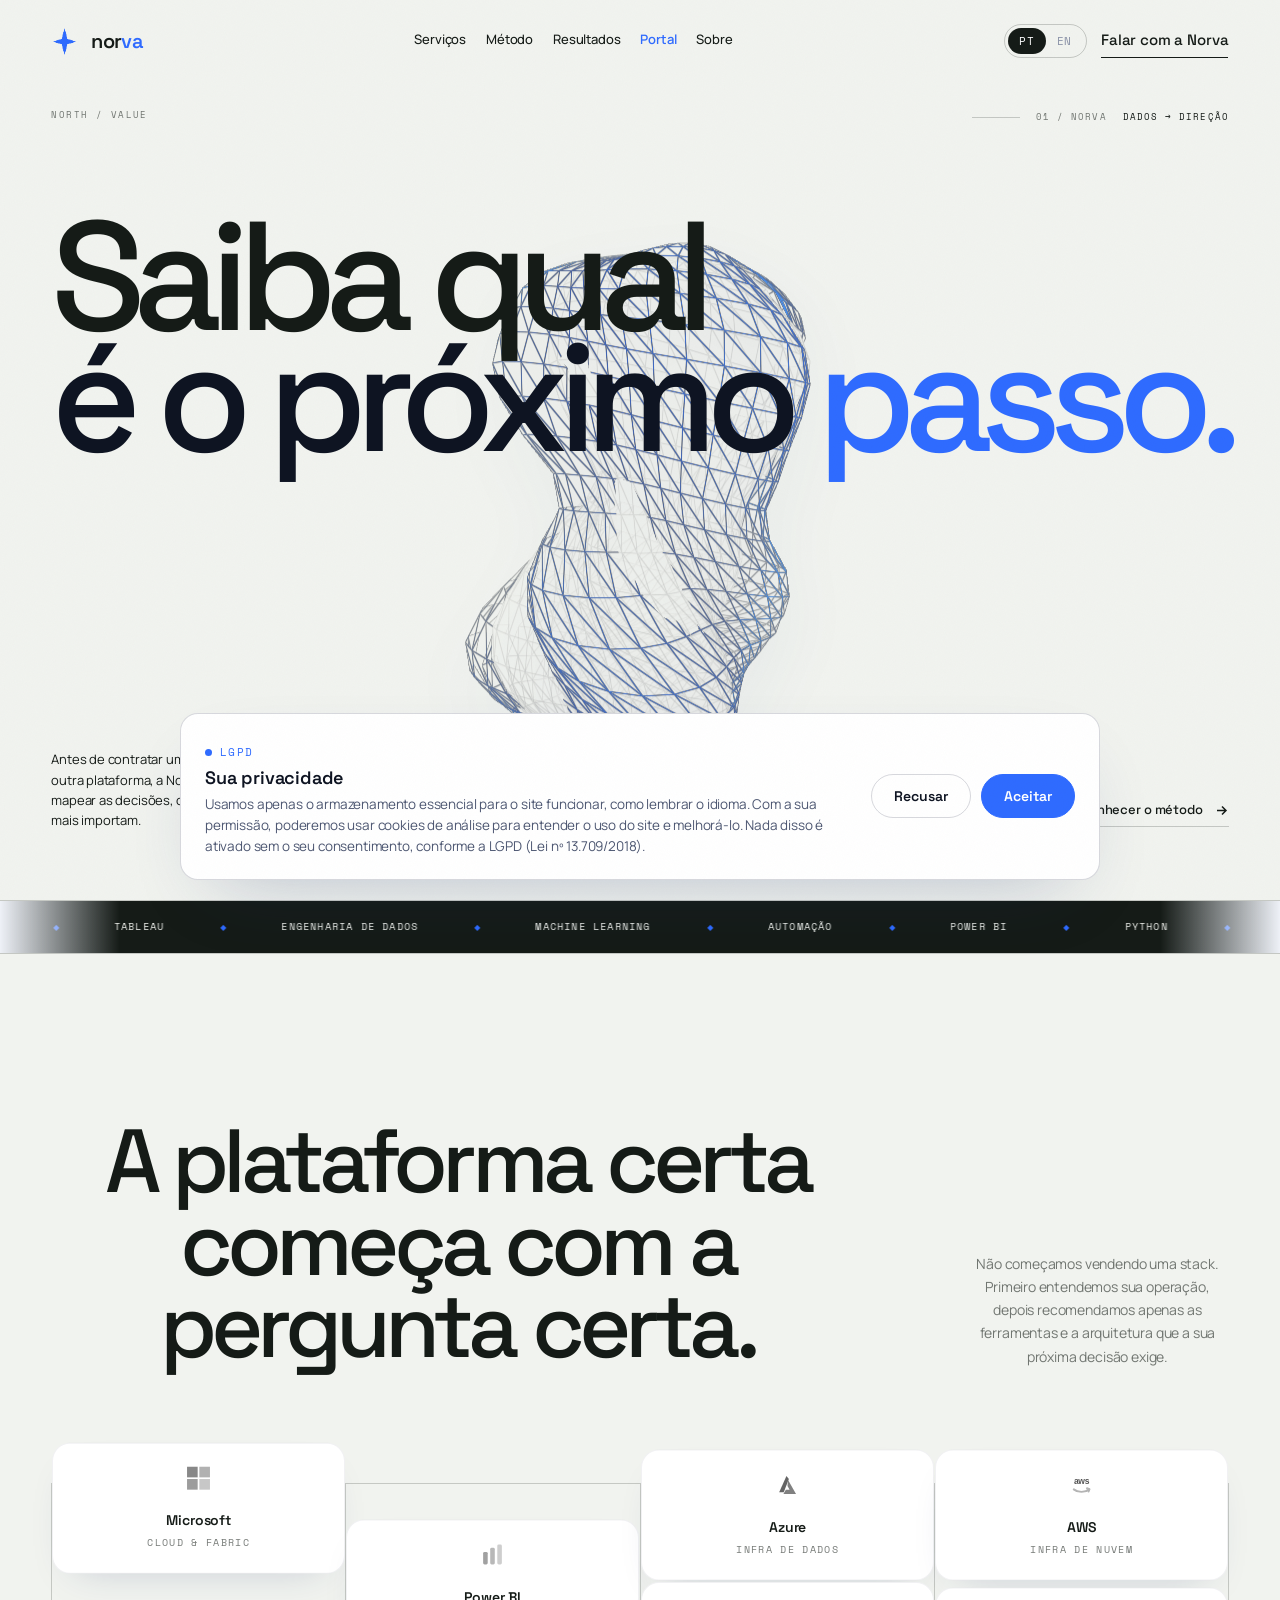
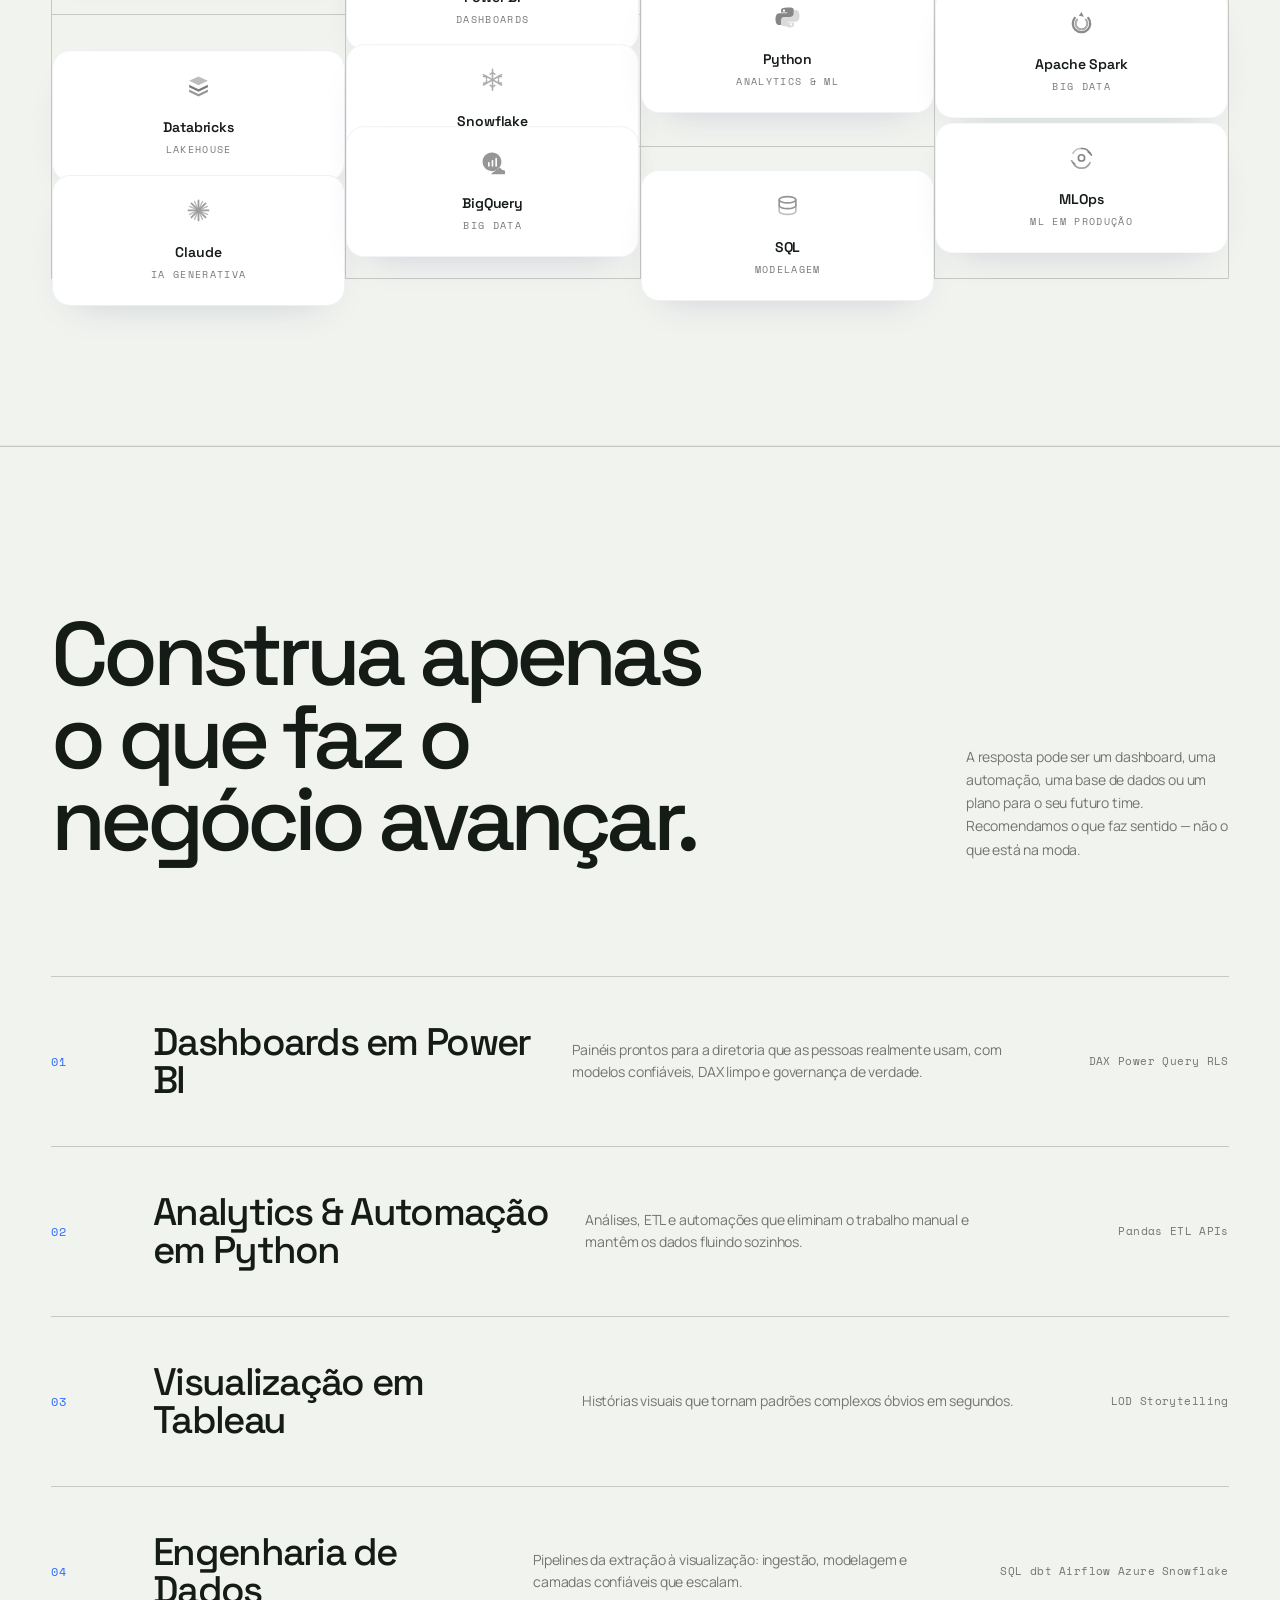
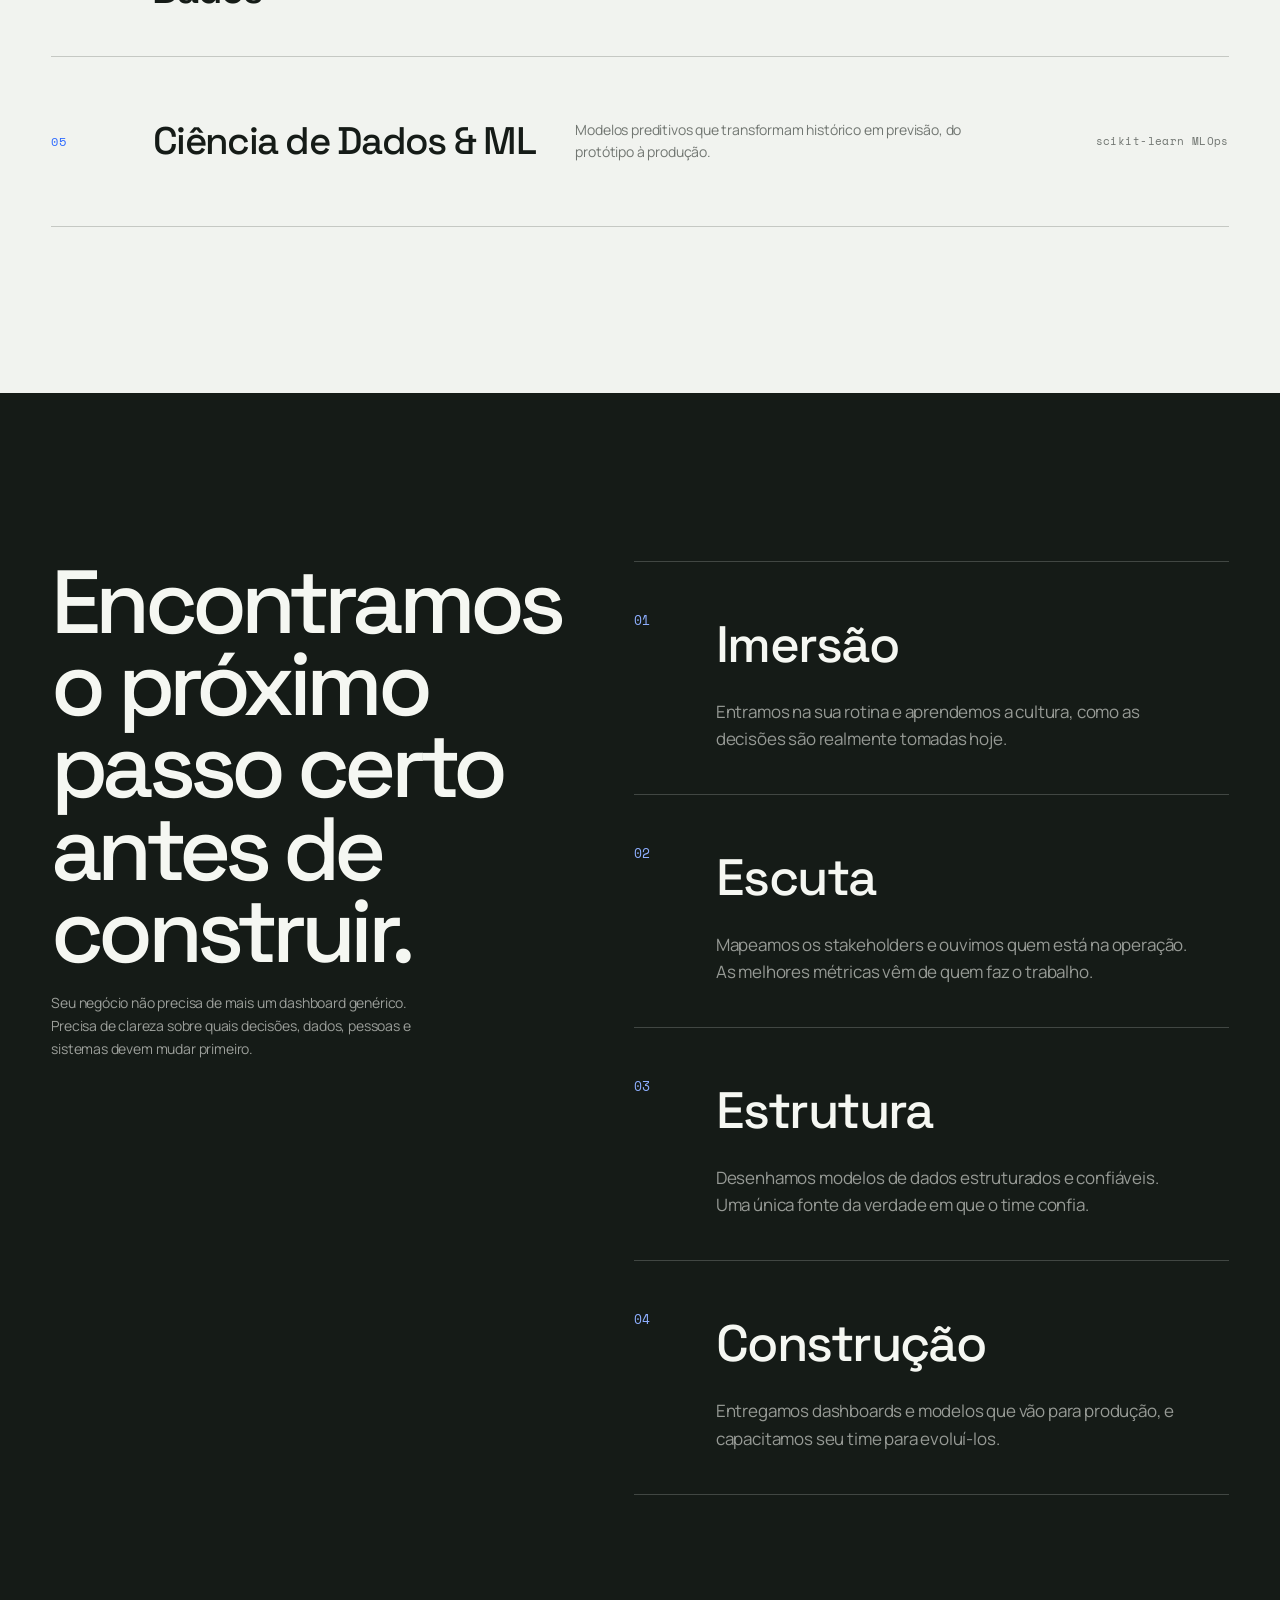
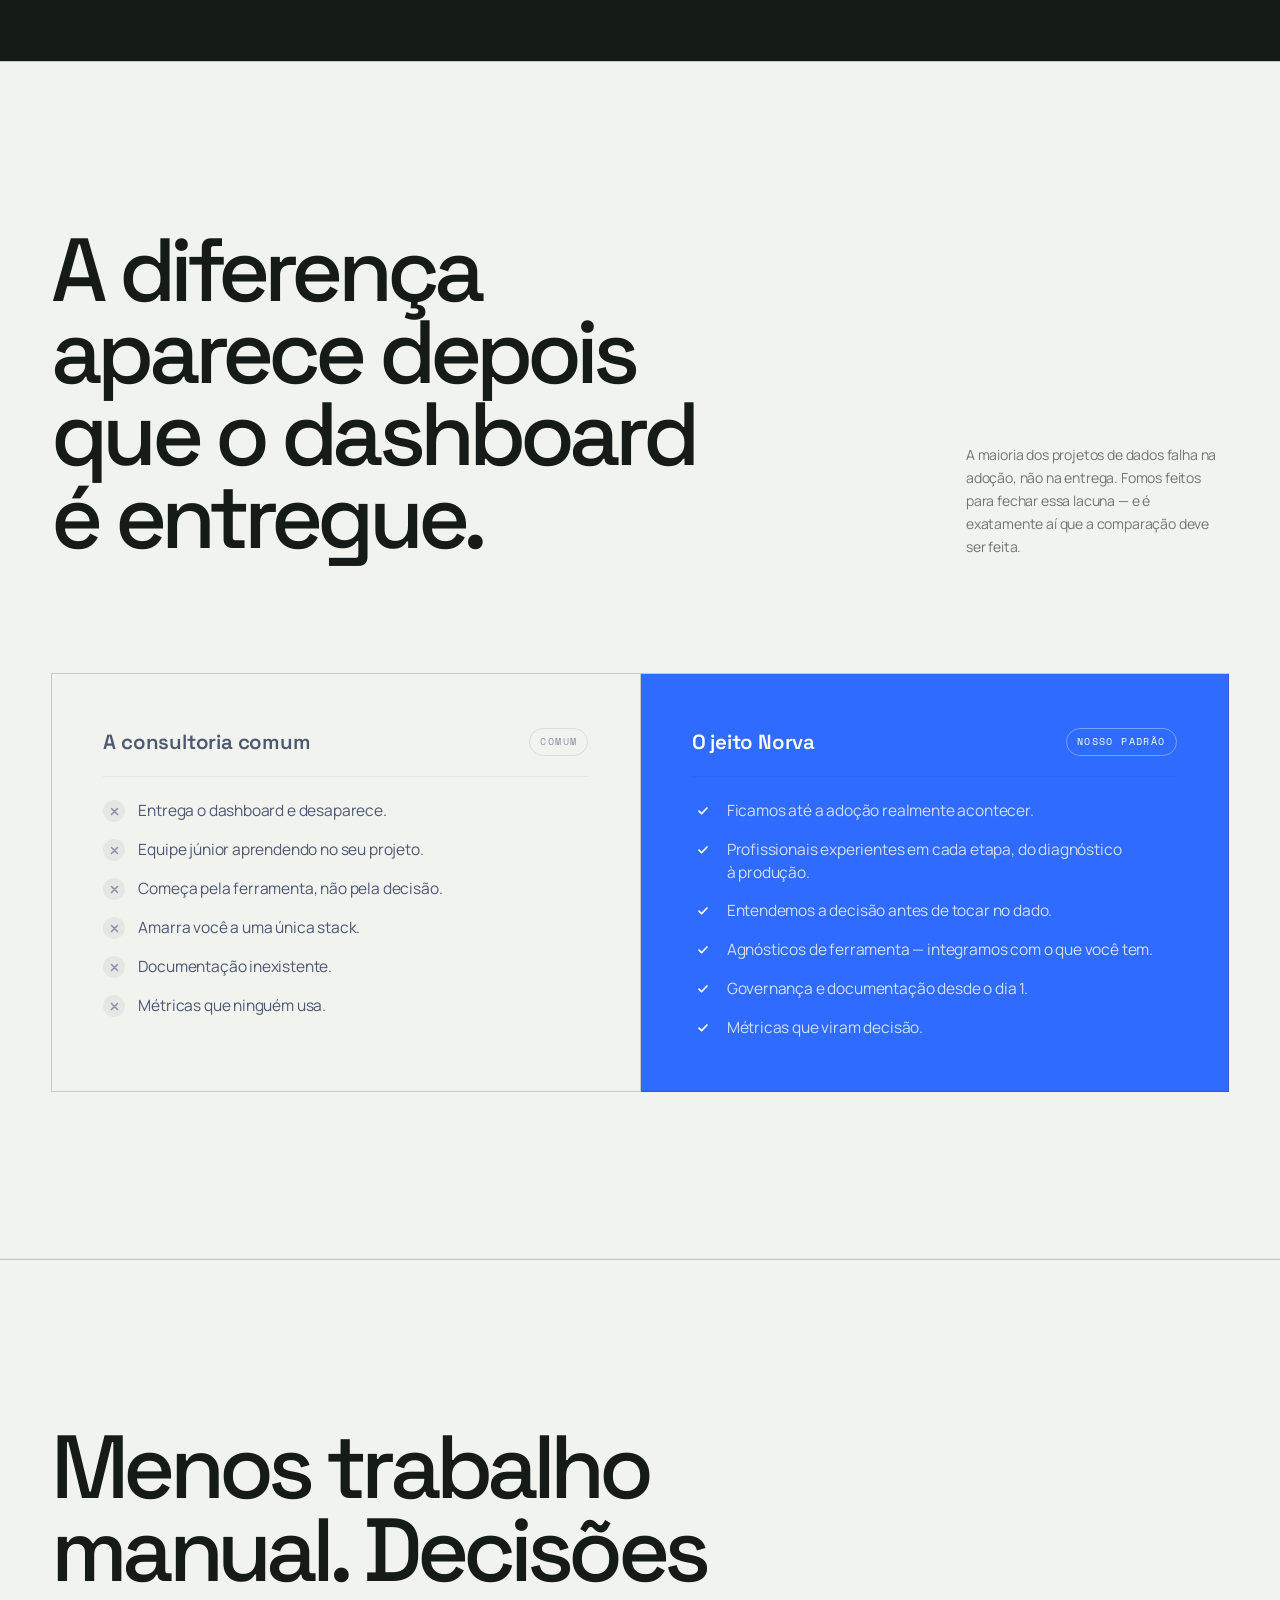
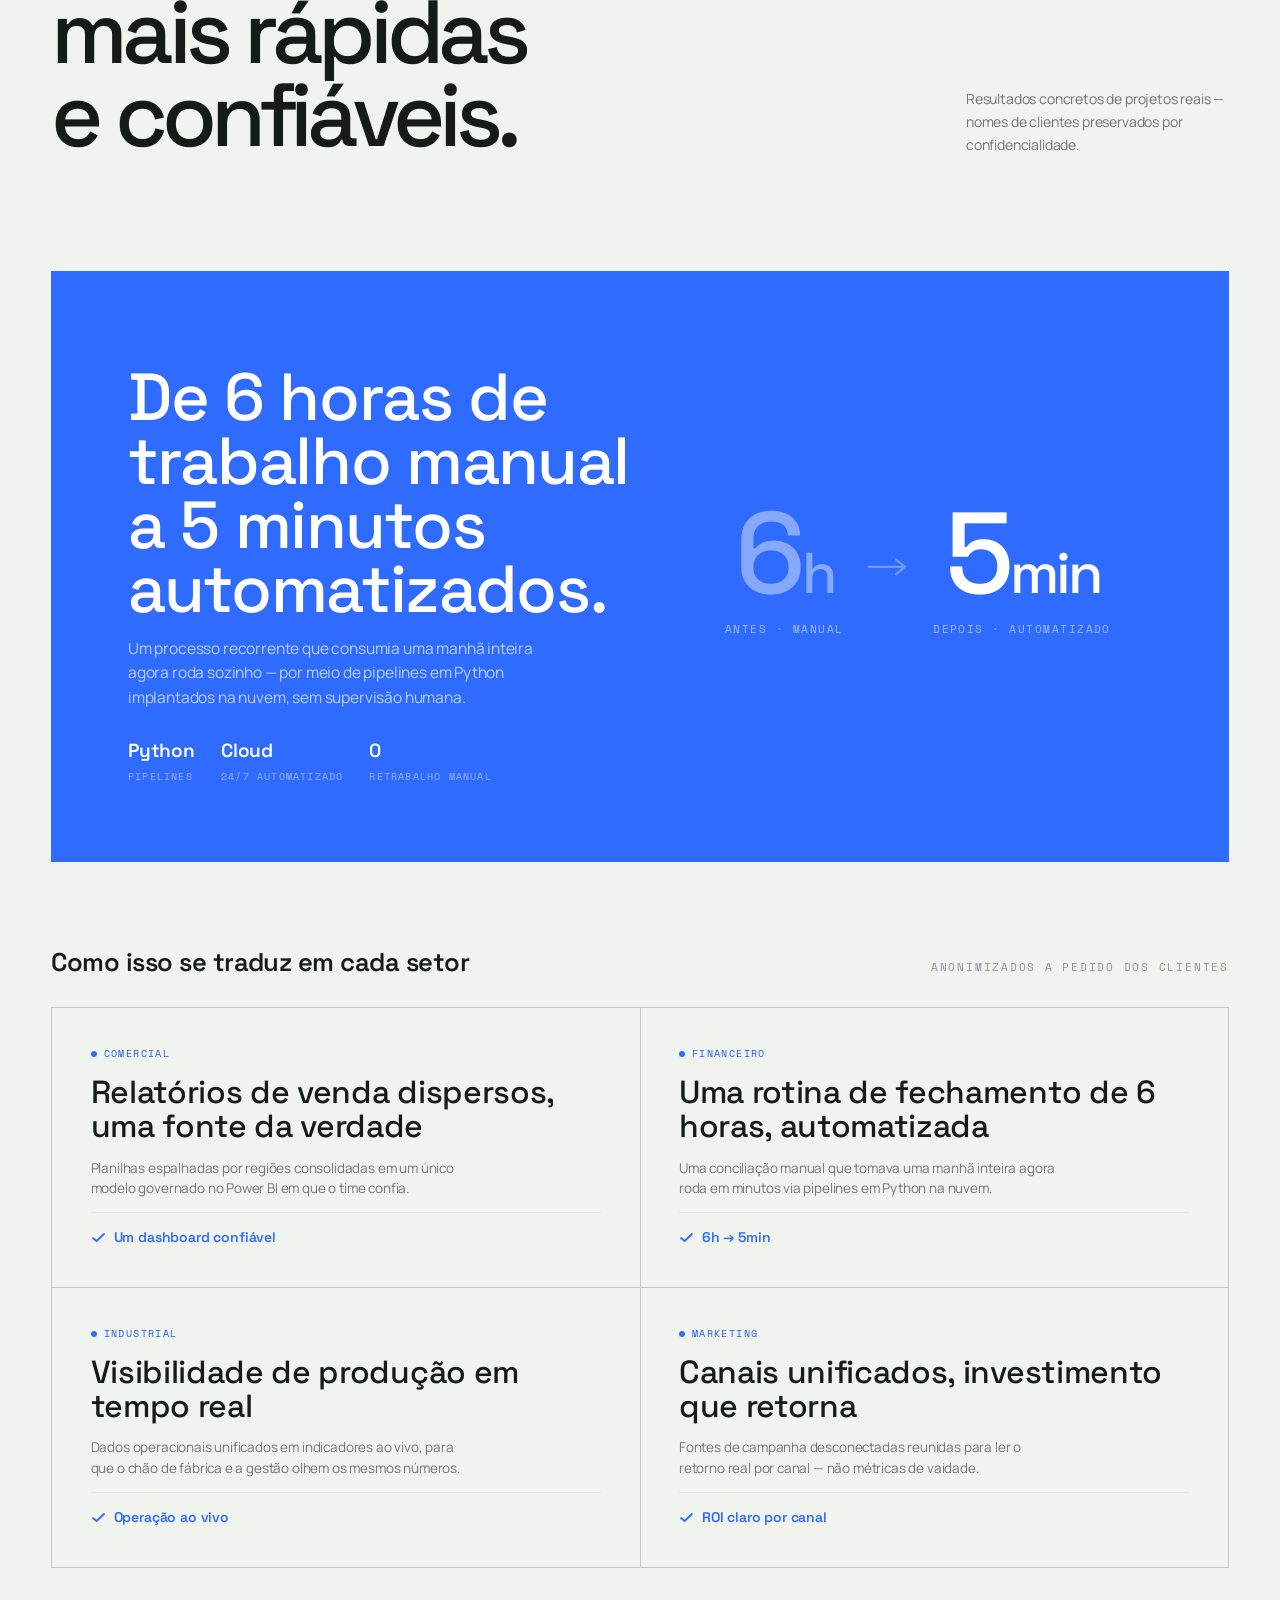
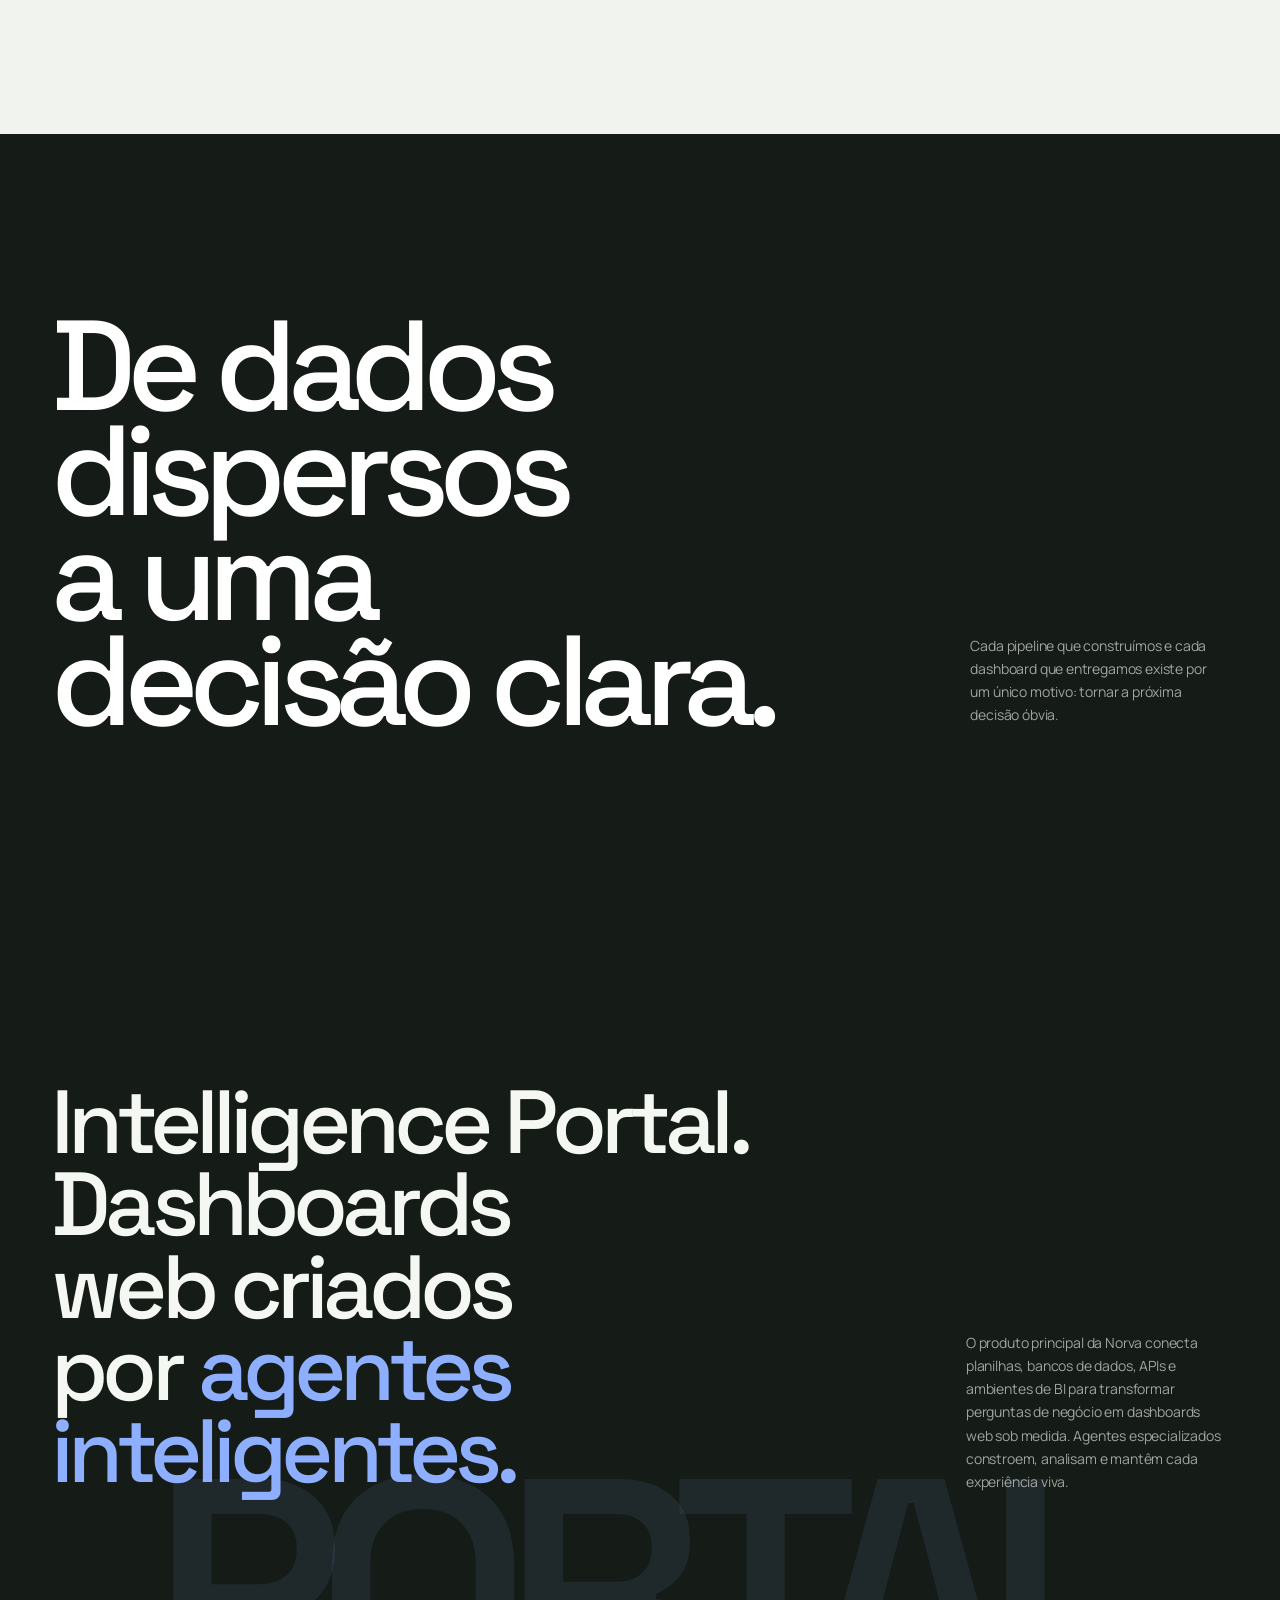
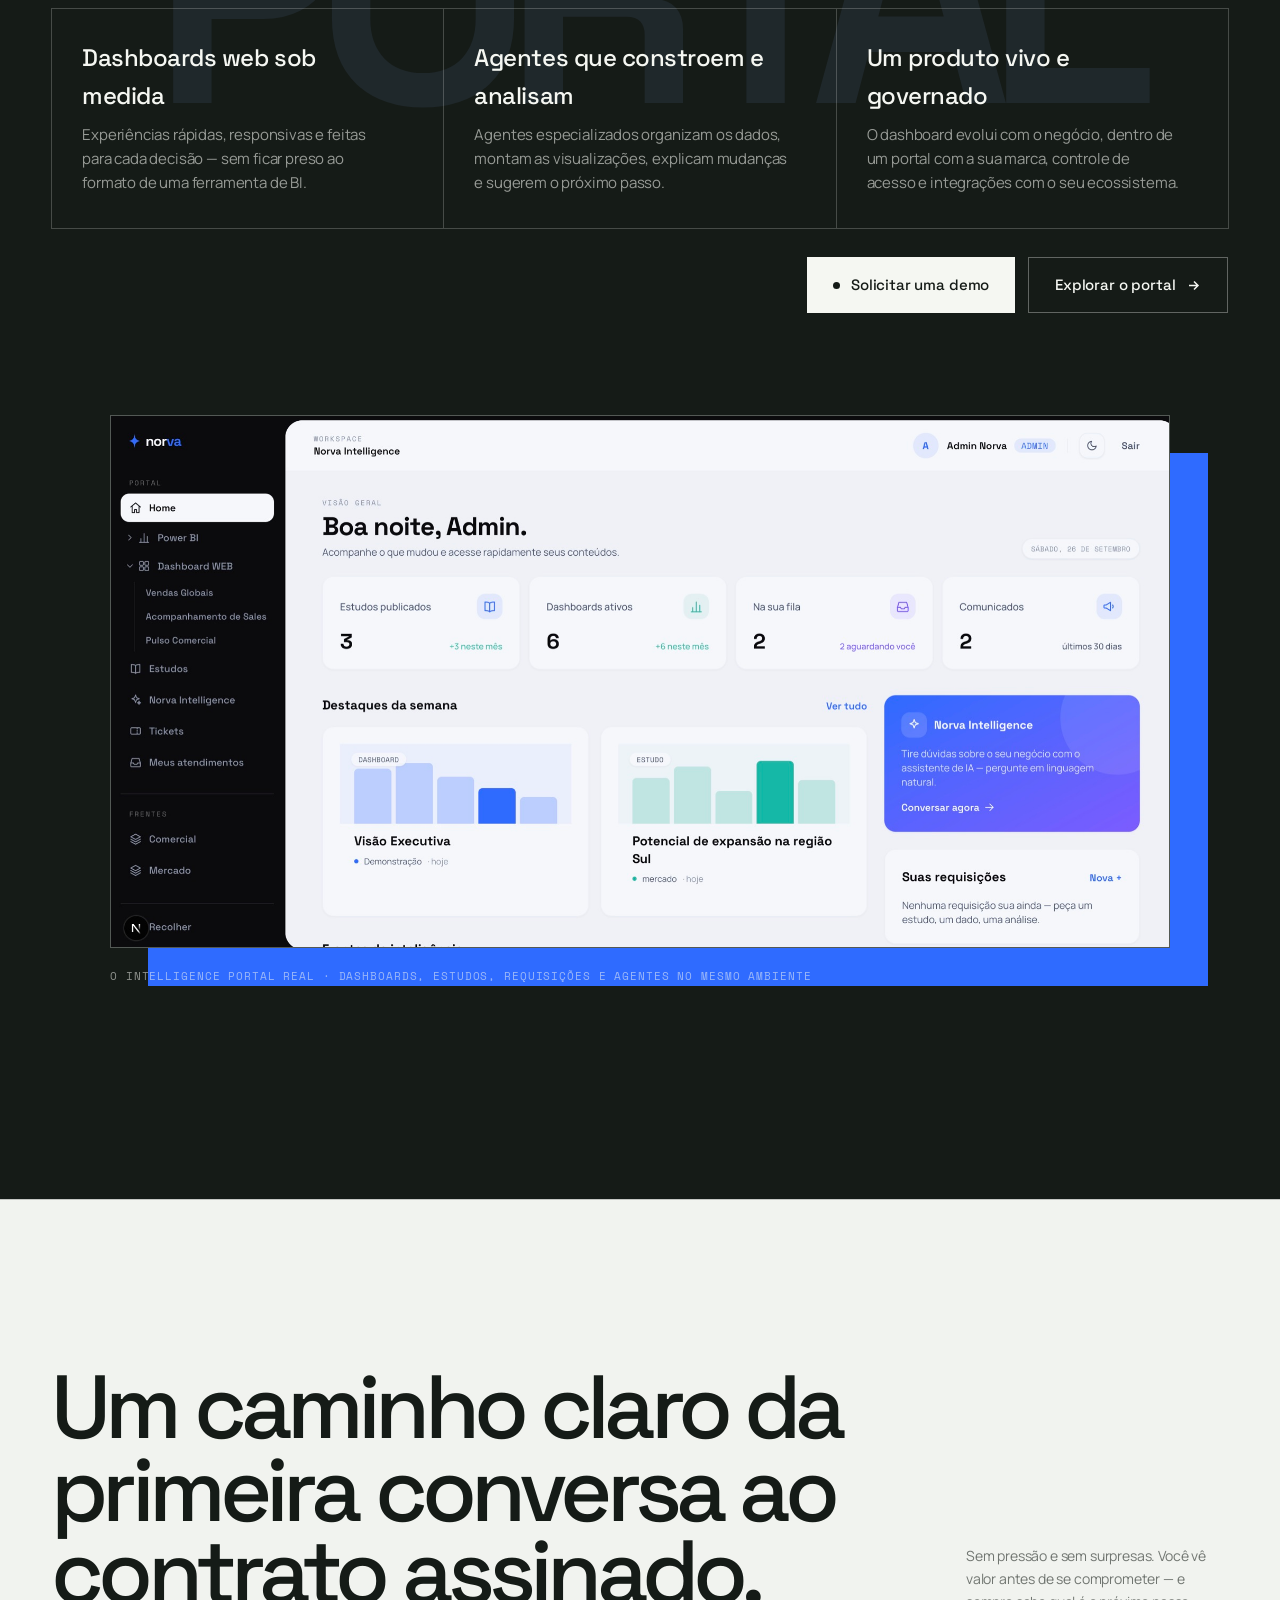
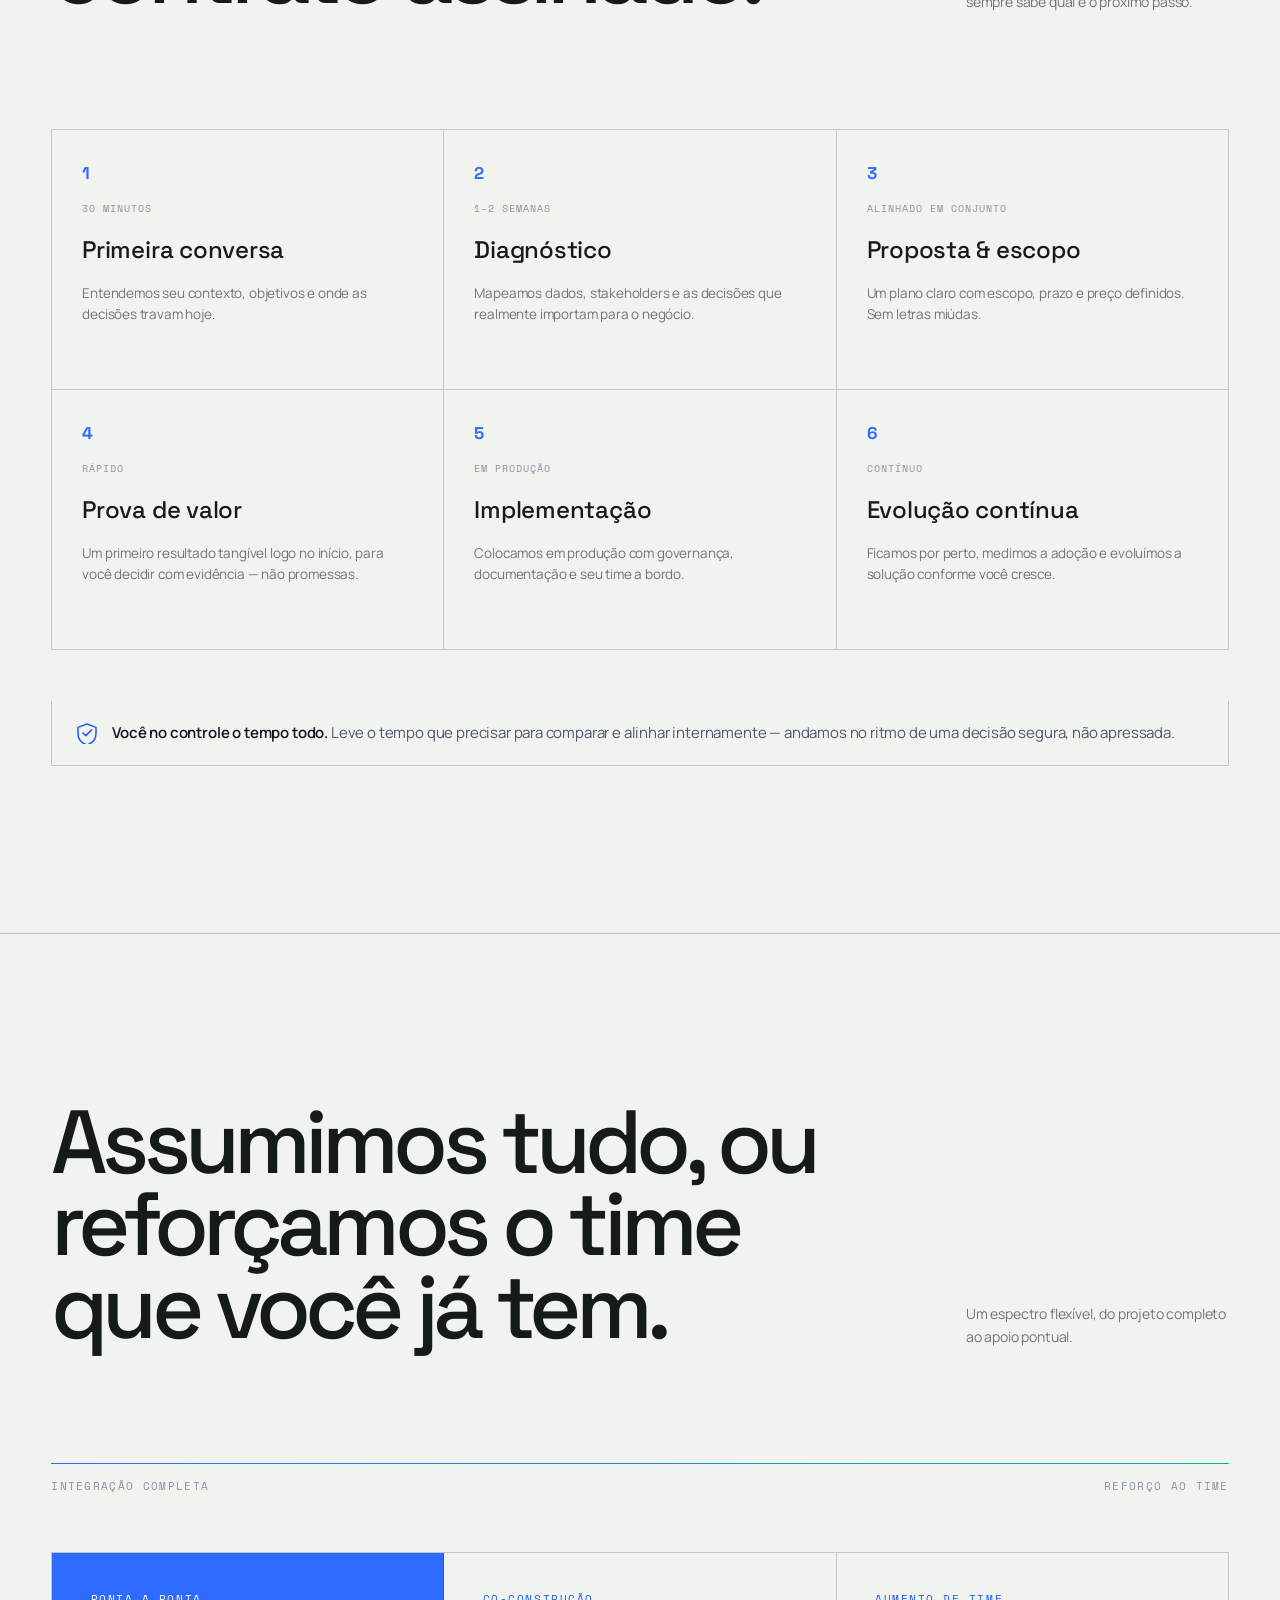
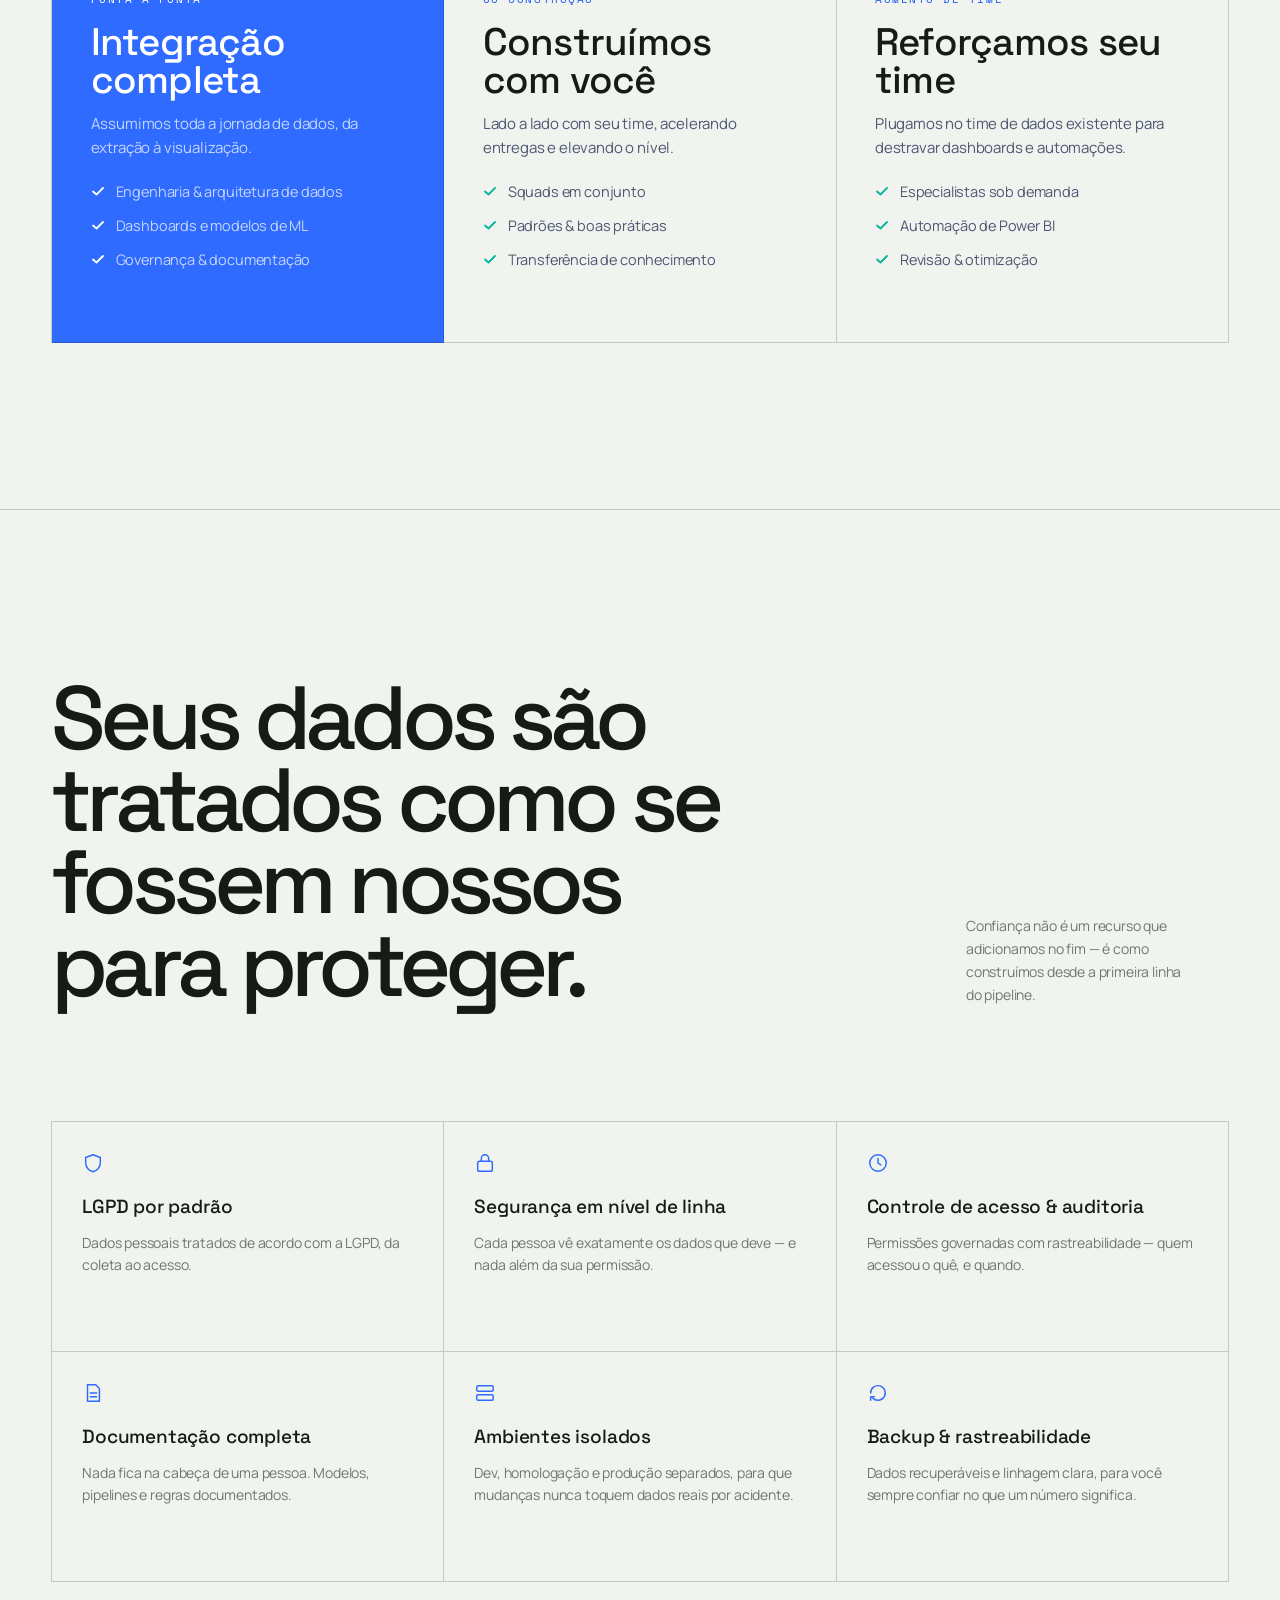
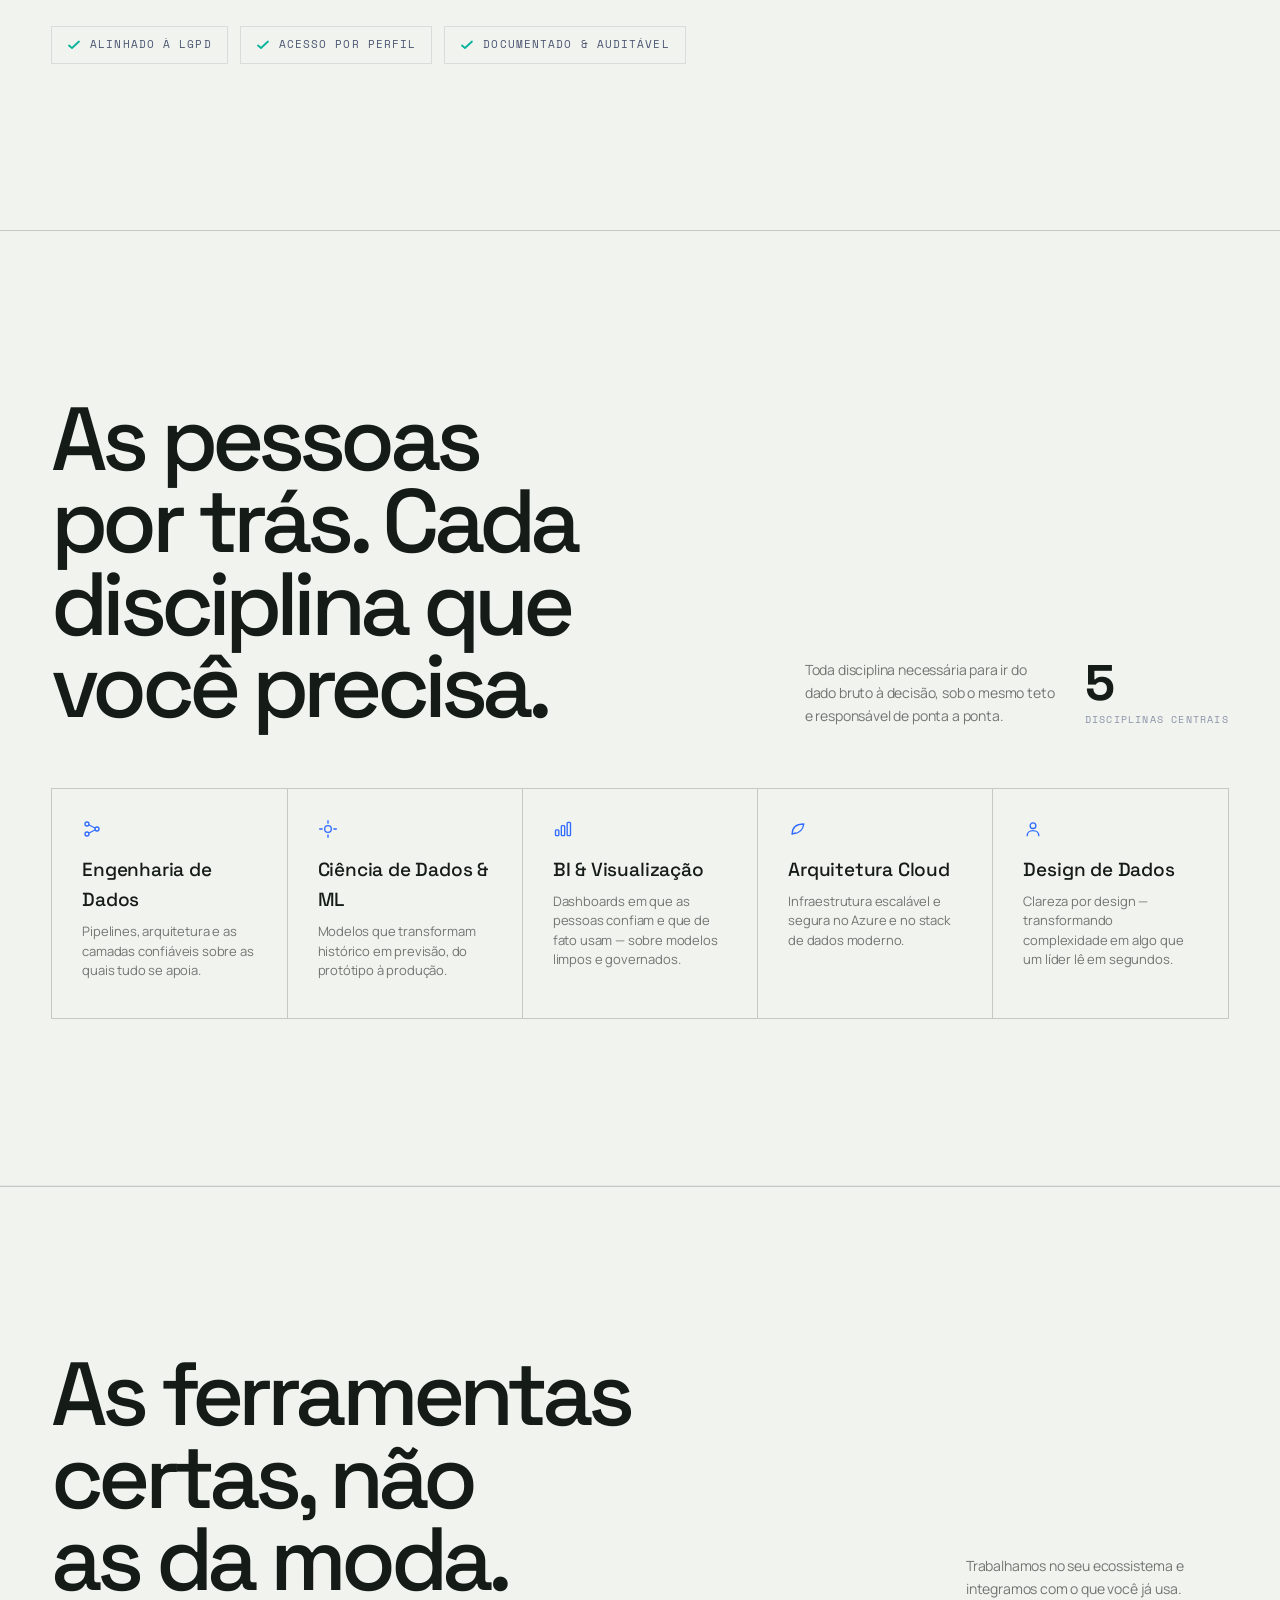
==== commit 92e72613: "chore: remove link do GitHub no rodapé O que: tira o link "GitHub" da coluna Connect do rodapé em in" ====
--- a/index.html
+++ b/index.html
@@ -1092,7 +1092,6 @@
           <h5 data-i18n="footer.c3">Connect</h5>
           <a href="mailto:hello@norva.cloud">hello@norva.cloud</a>
           <a href="#">LinkedIn</a>
-          <a href="#">GitHub</a>
         </div>
       </div>
     </div>
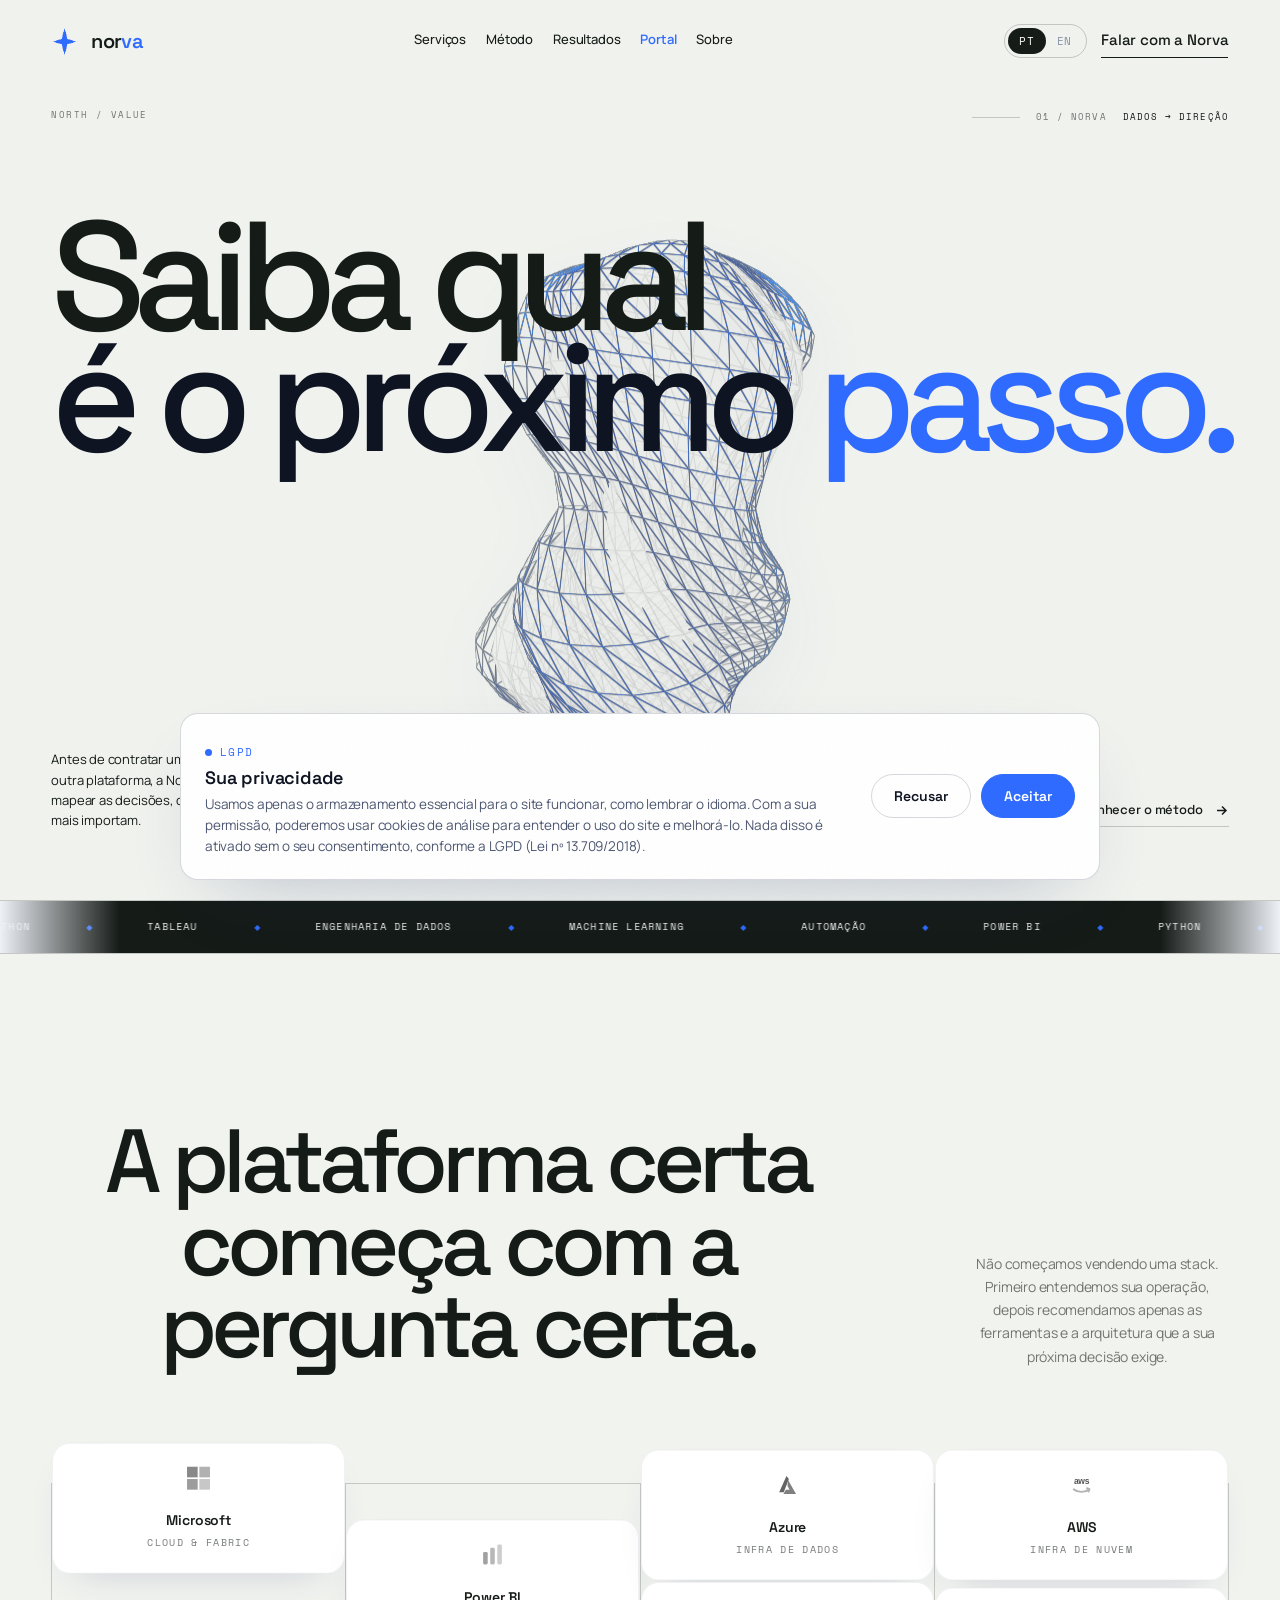
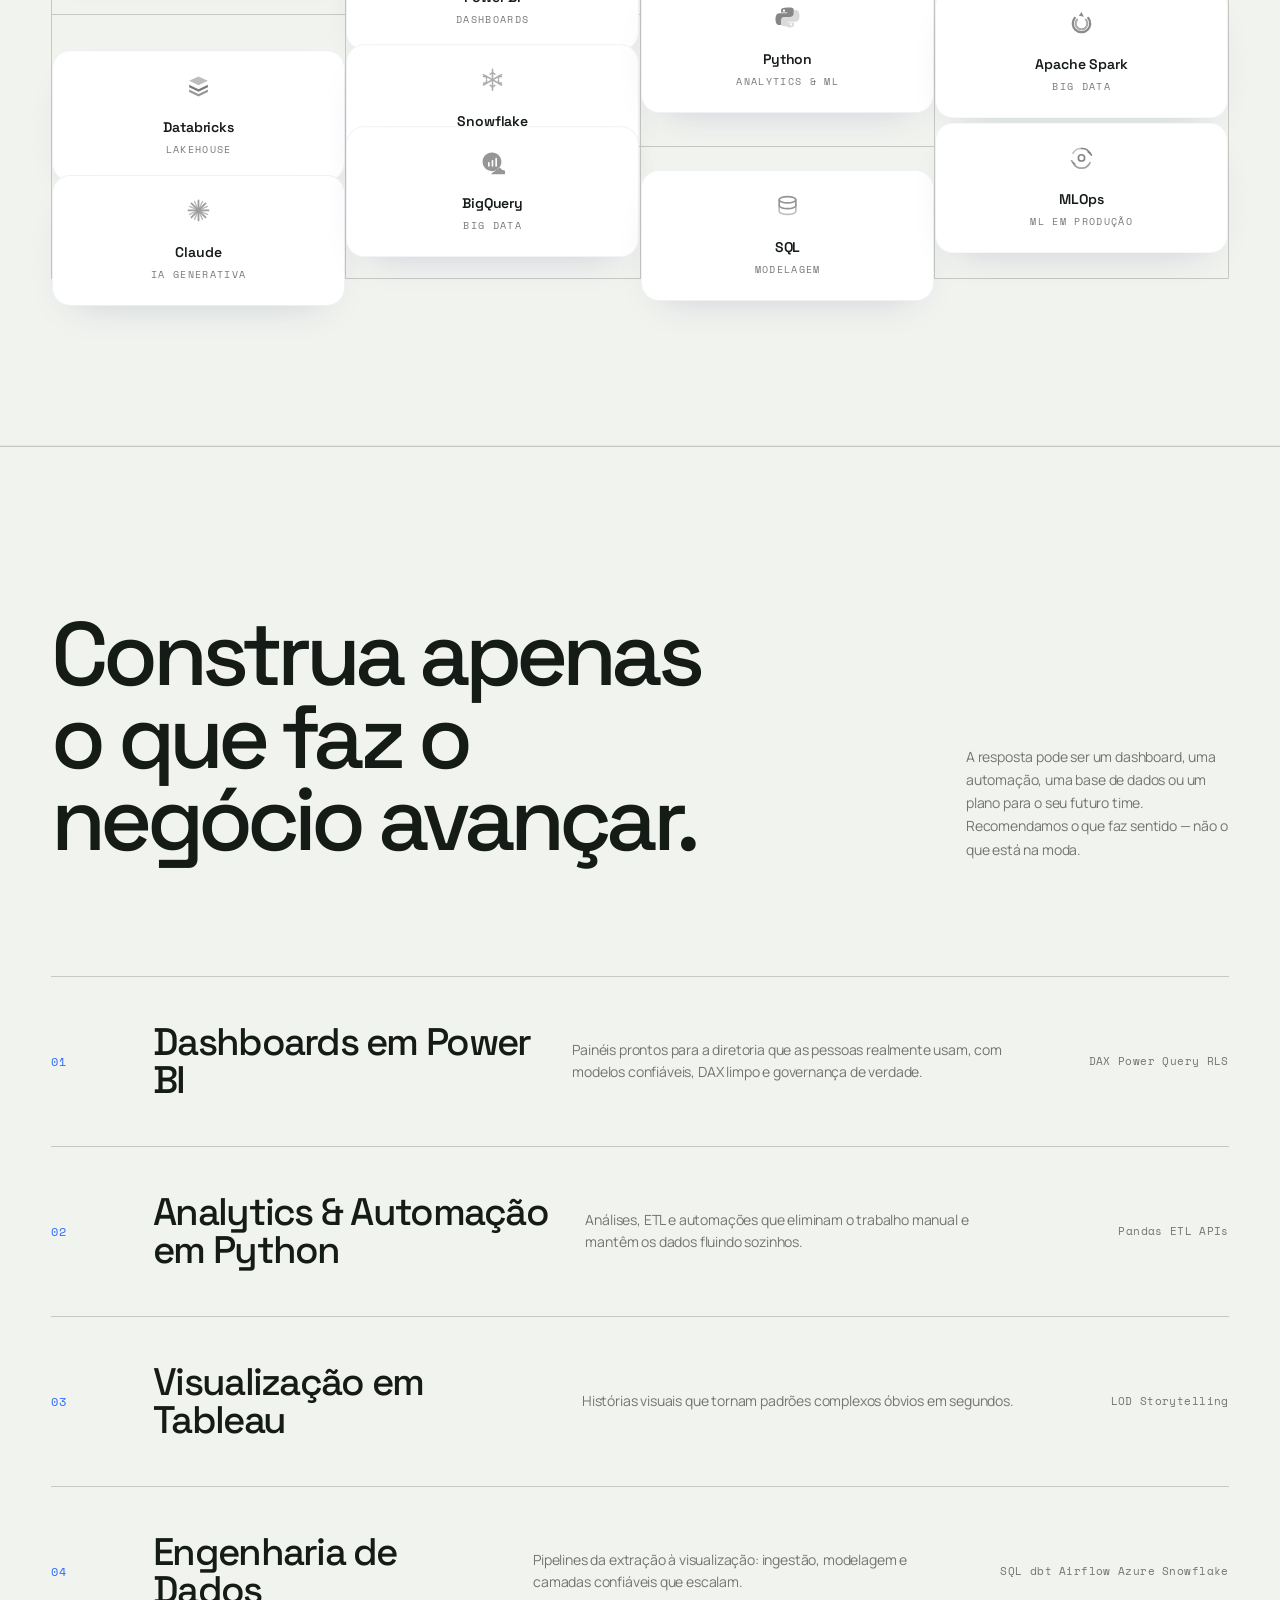
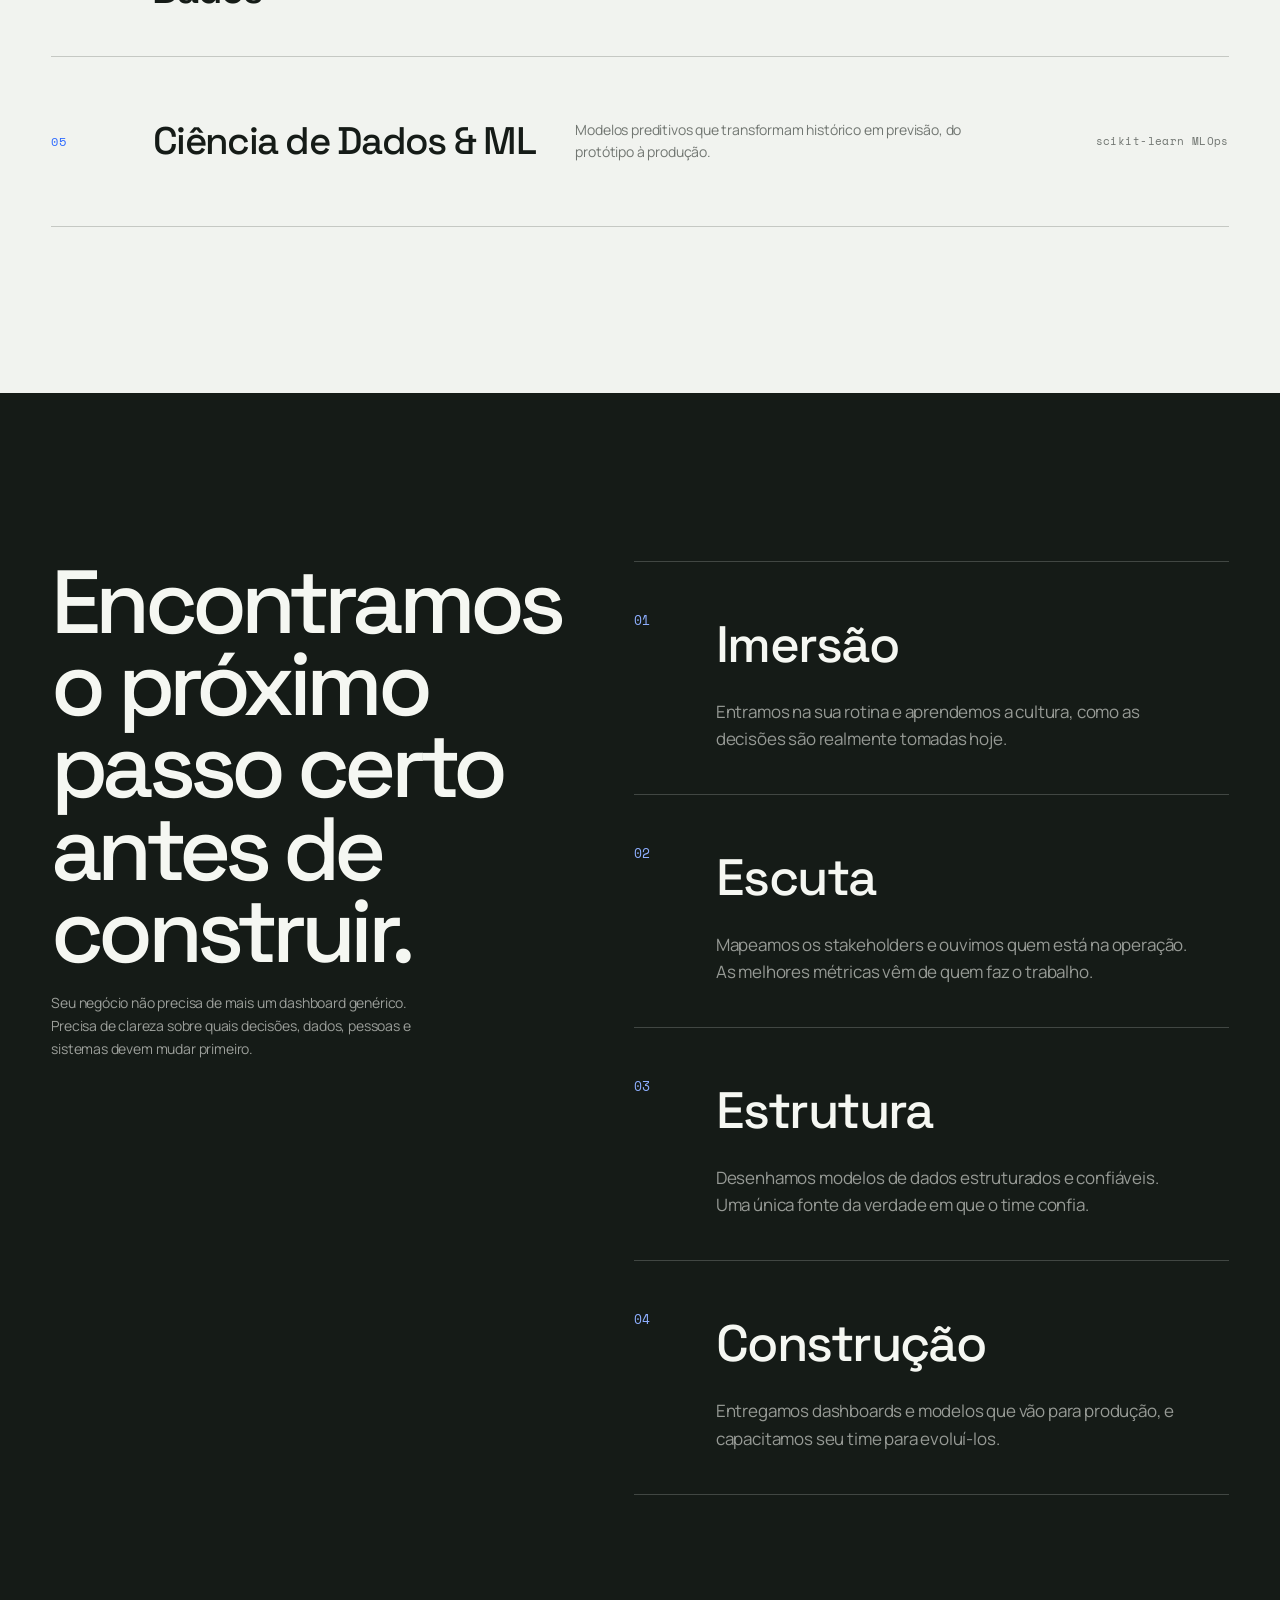
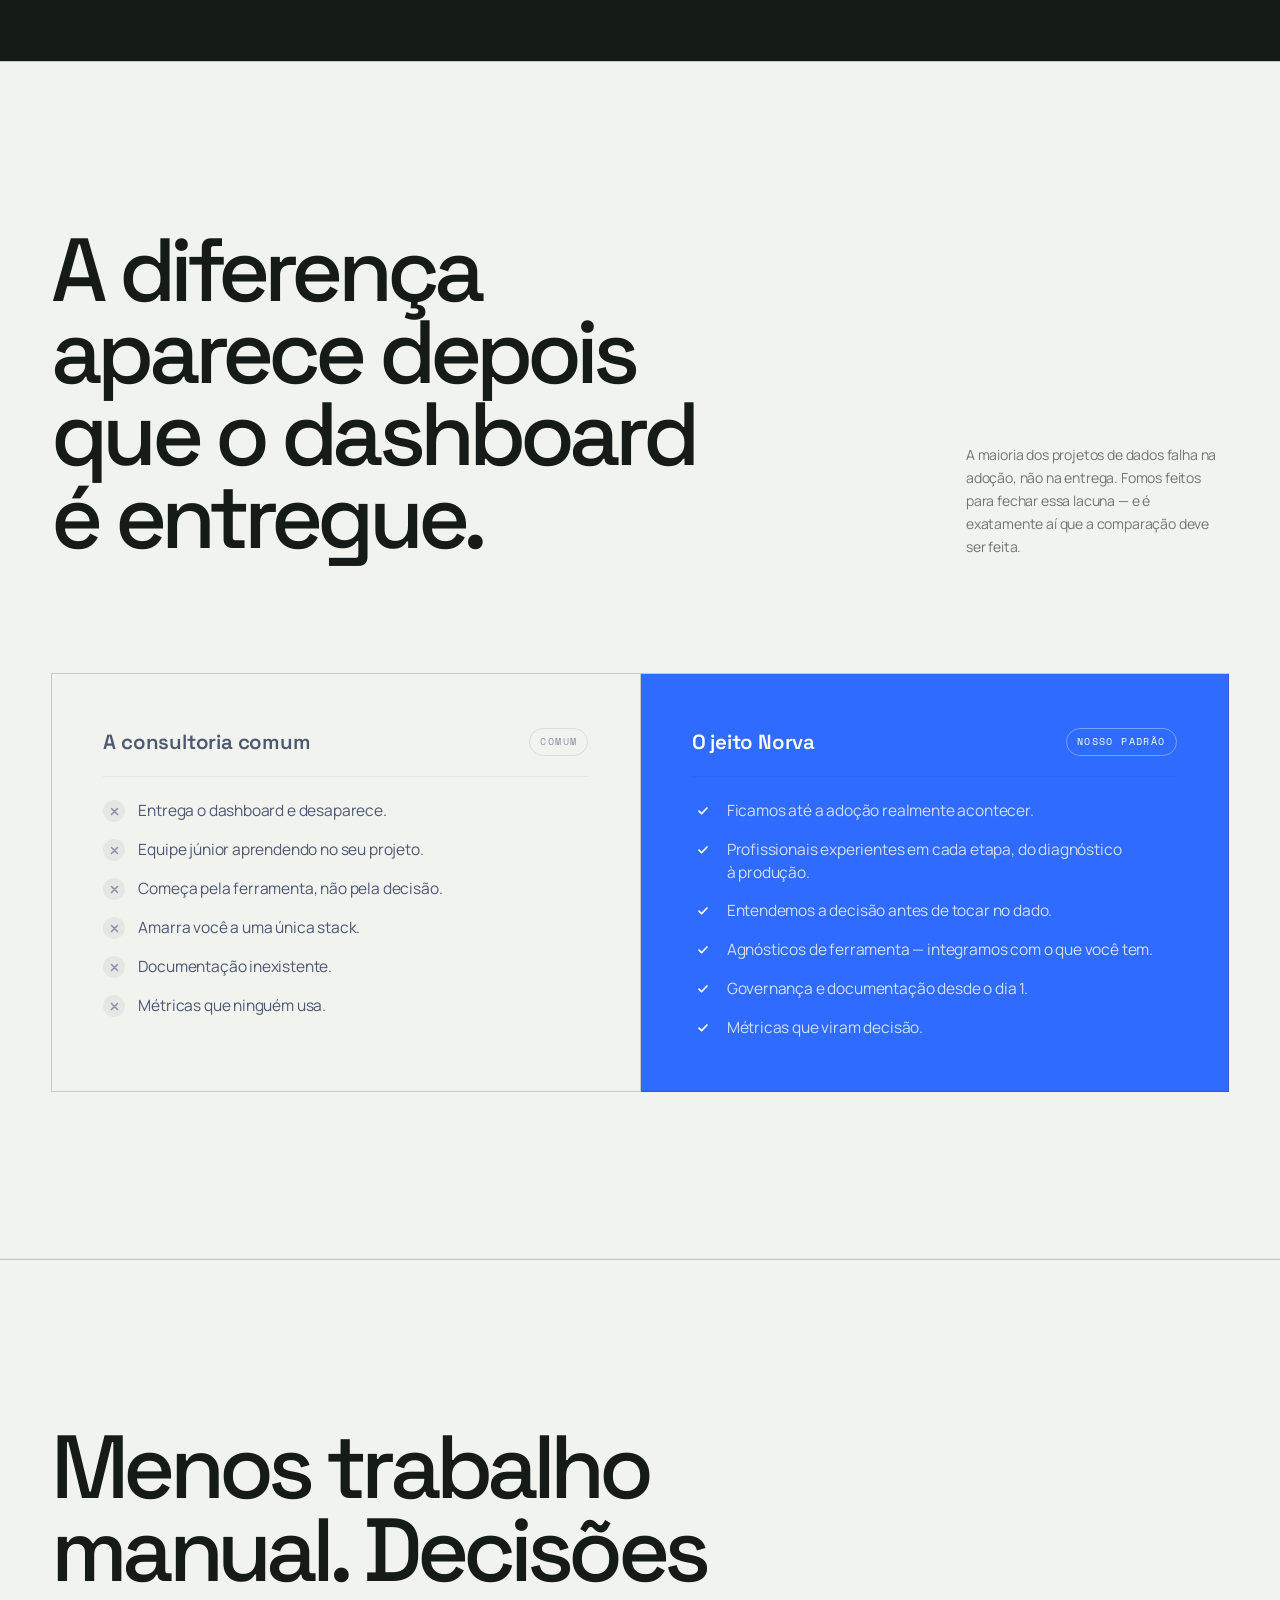
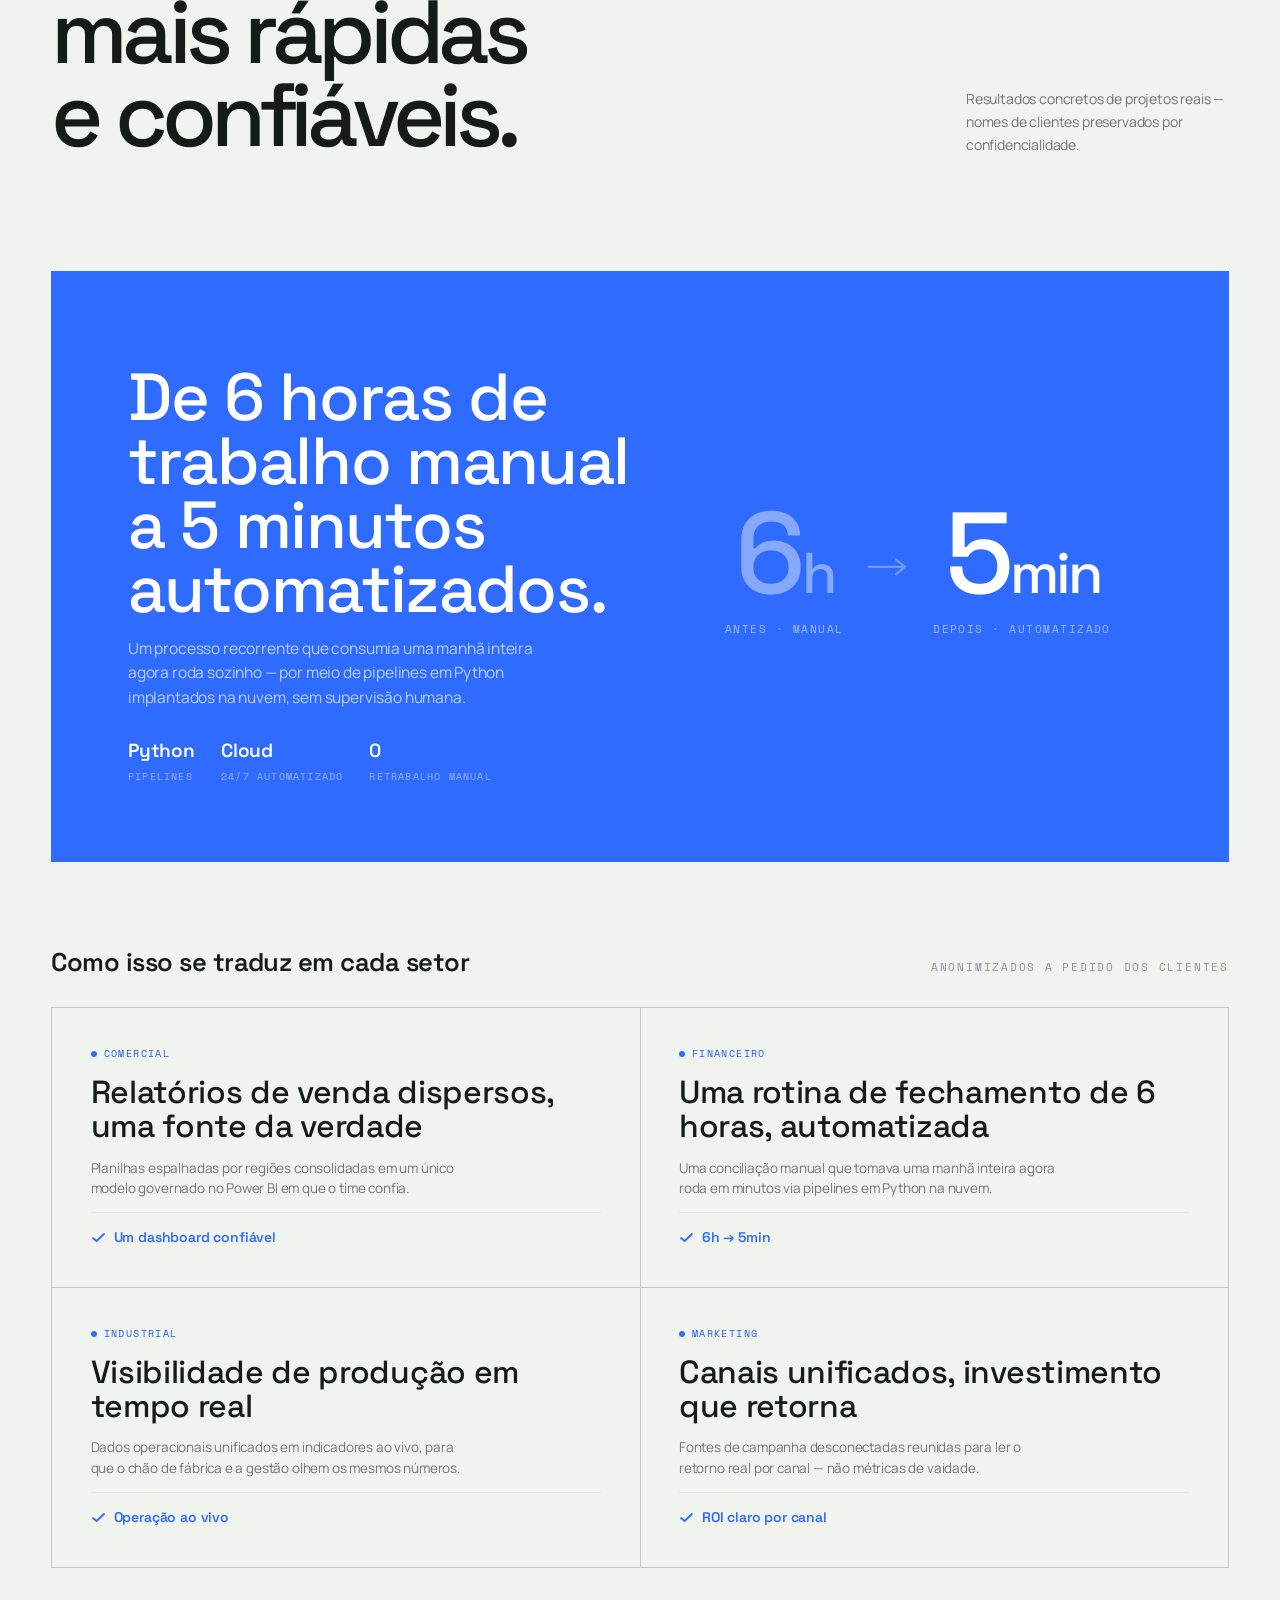
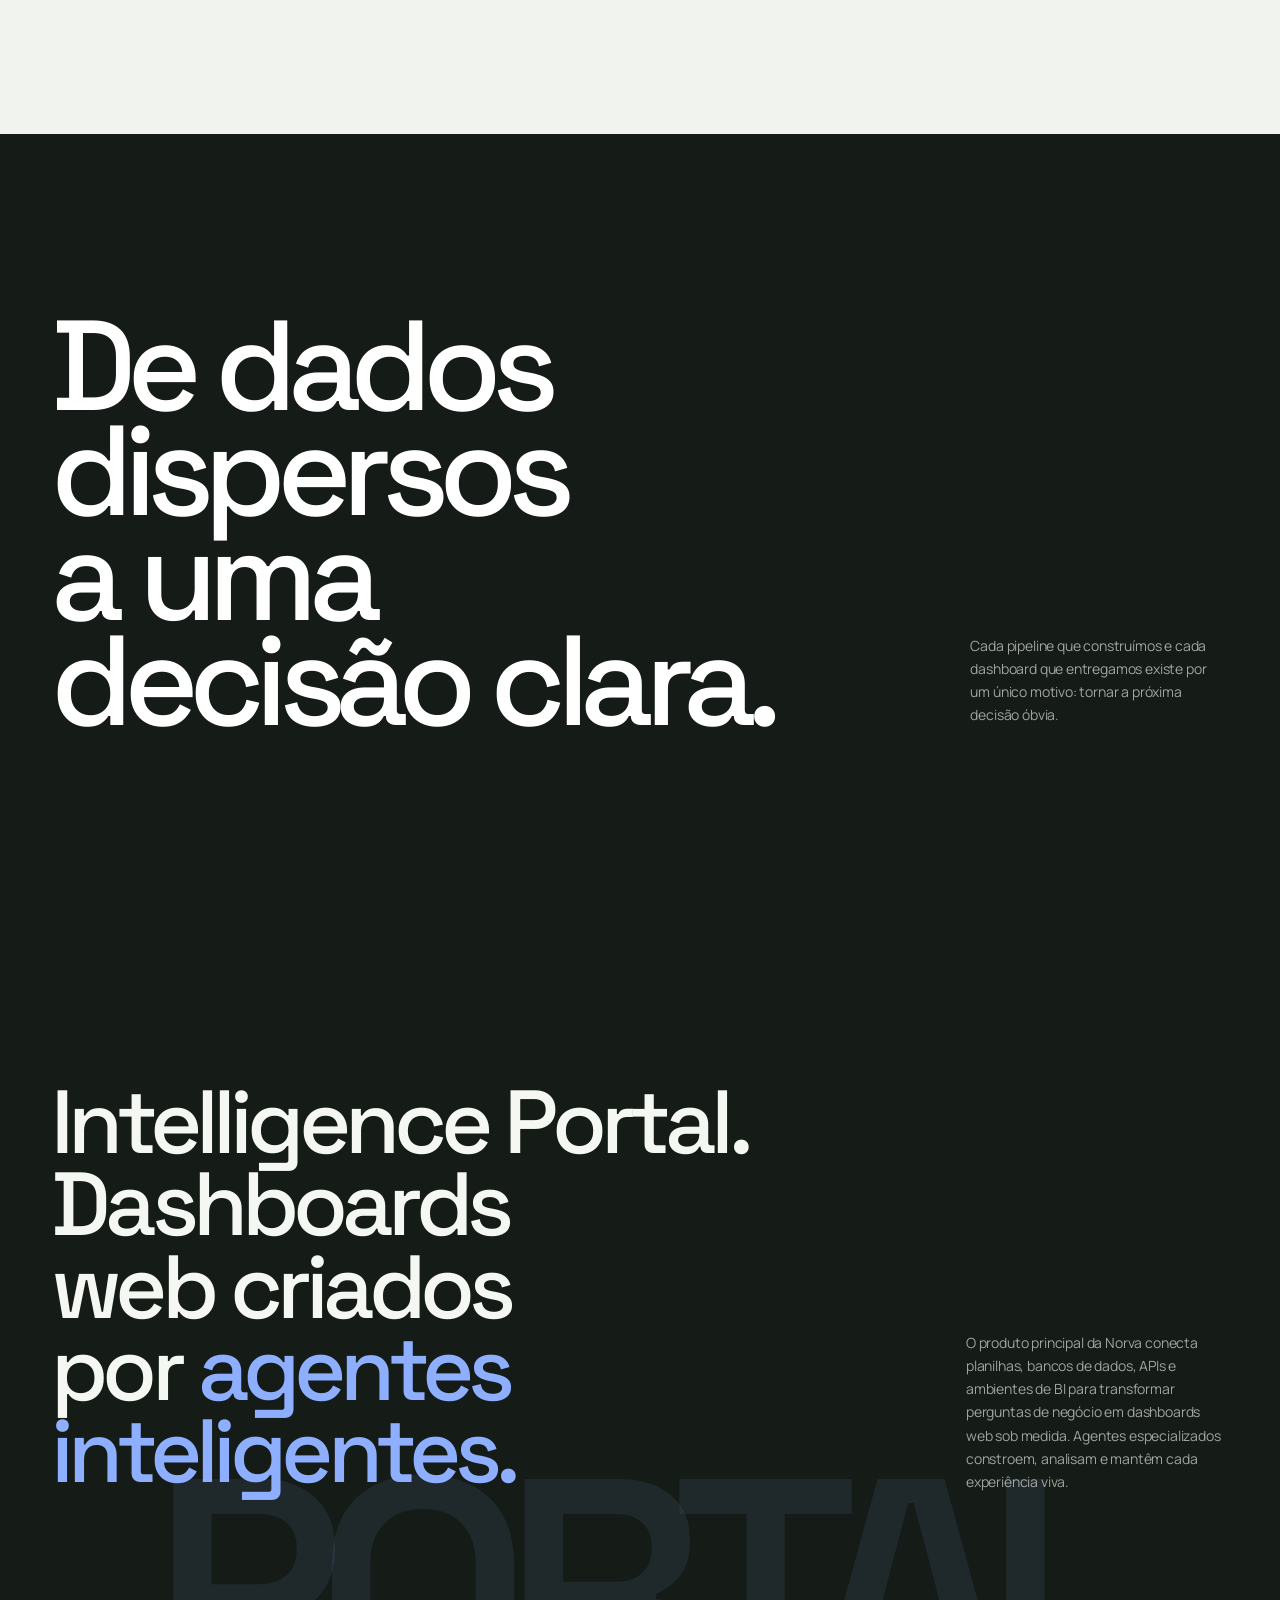
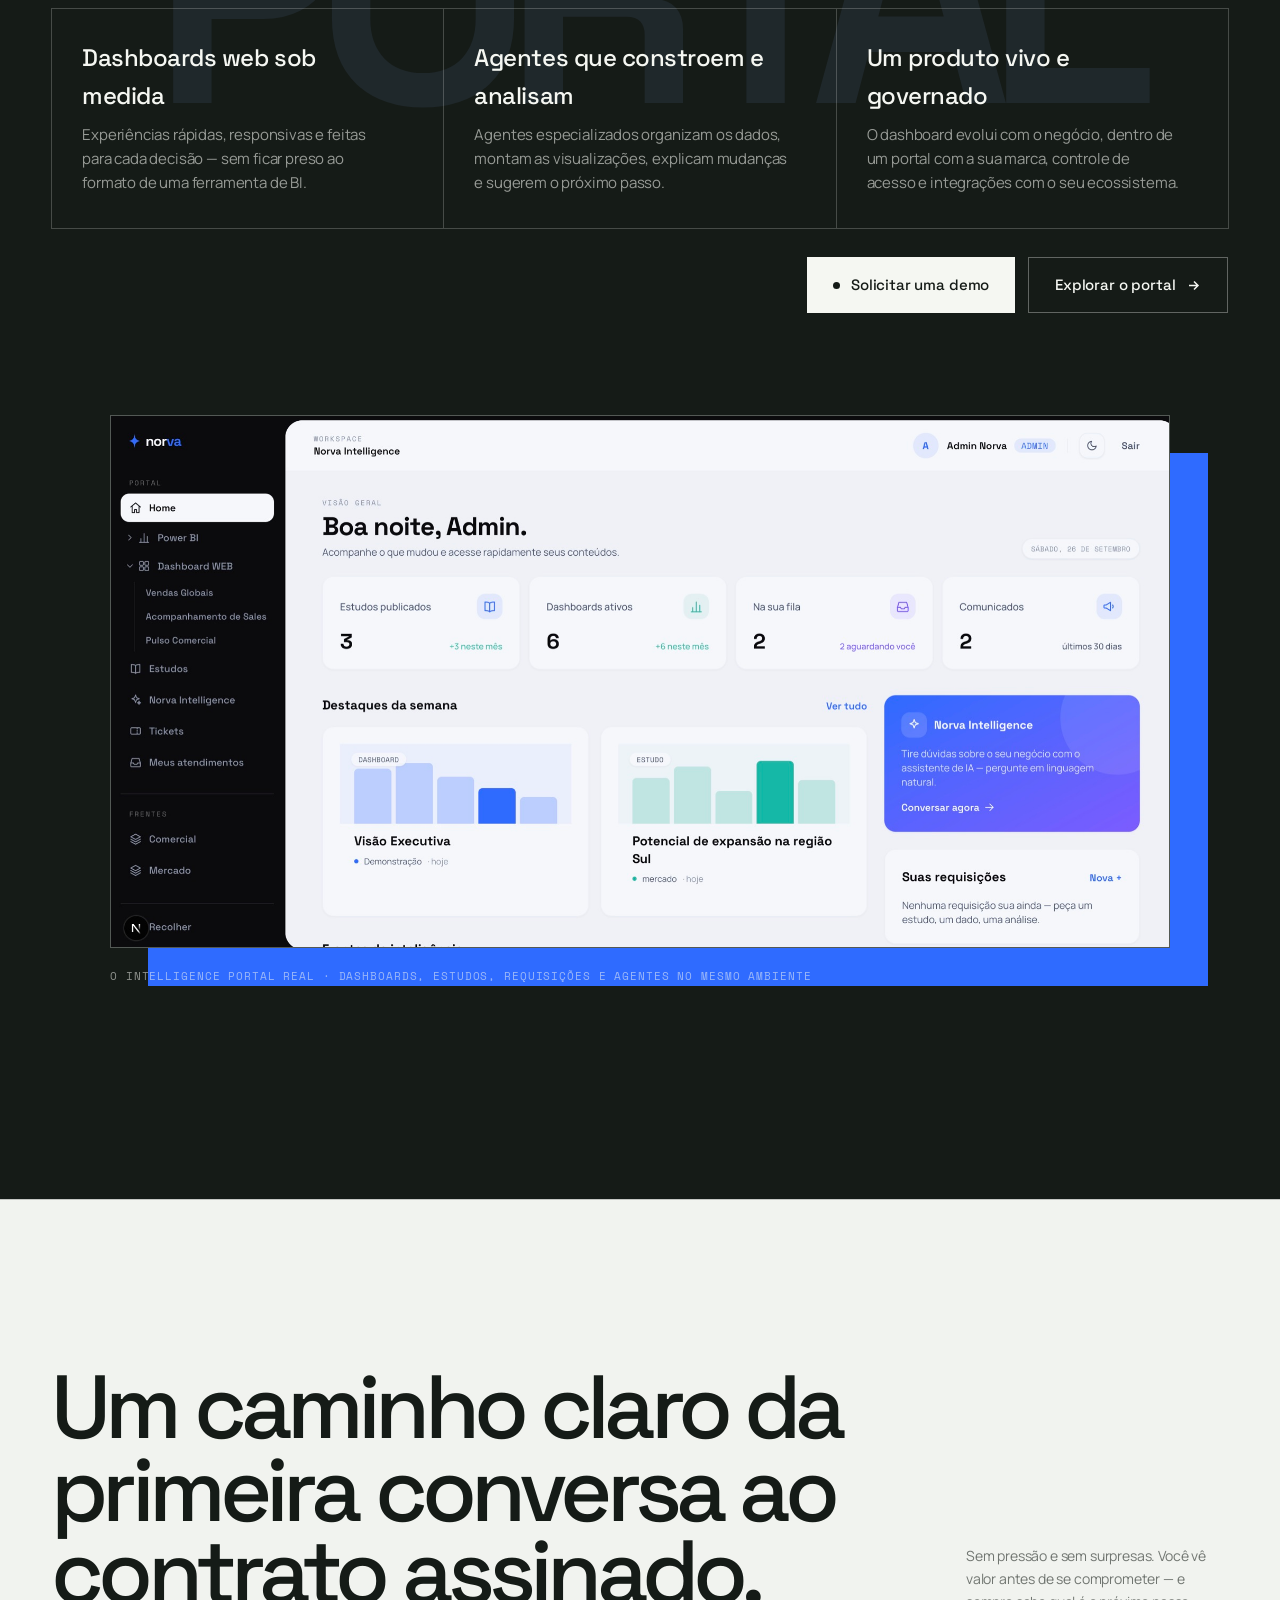
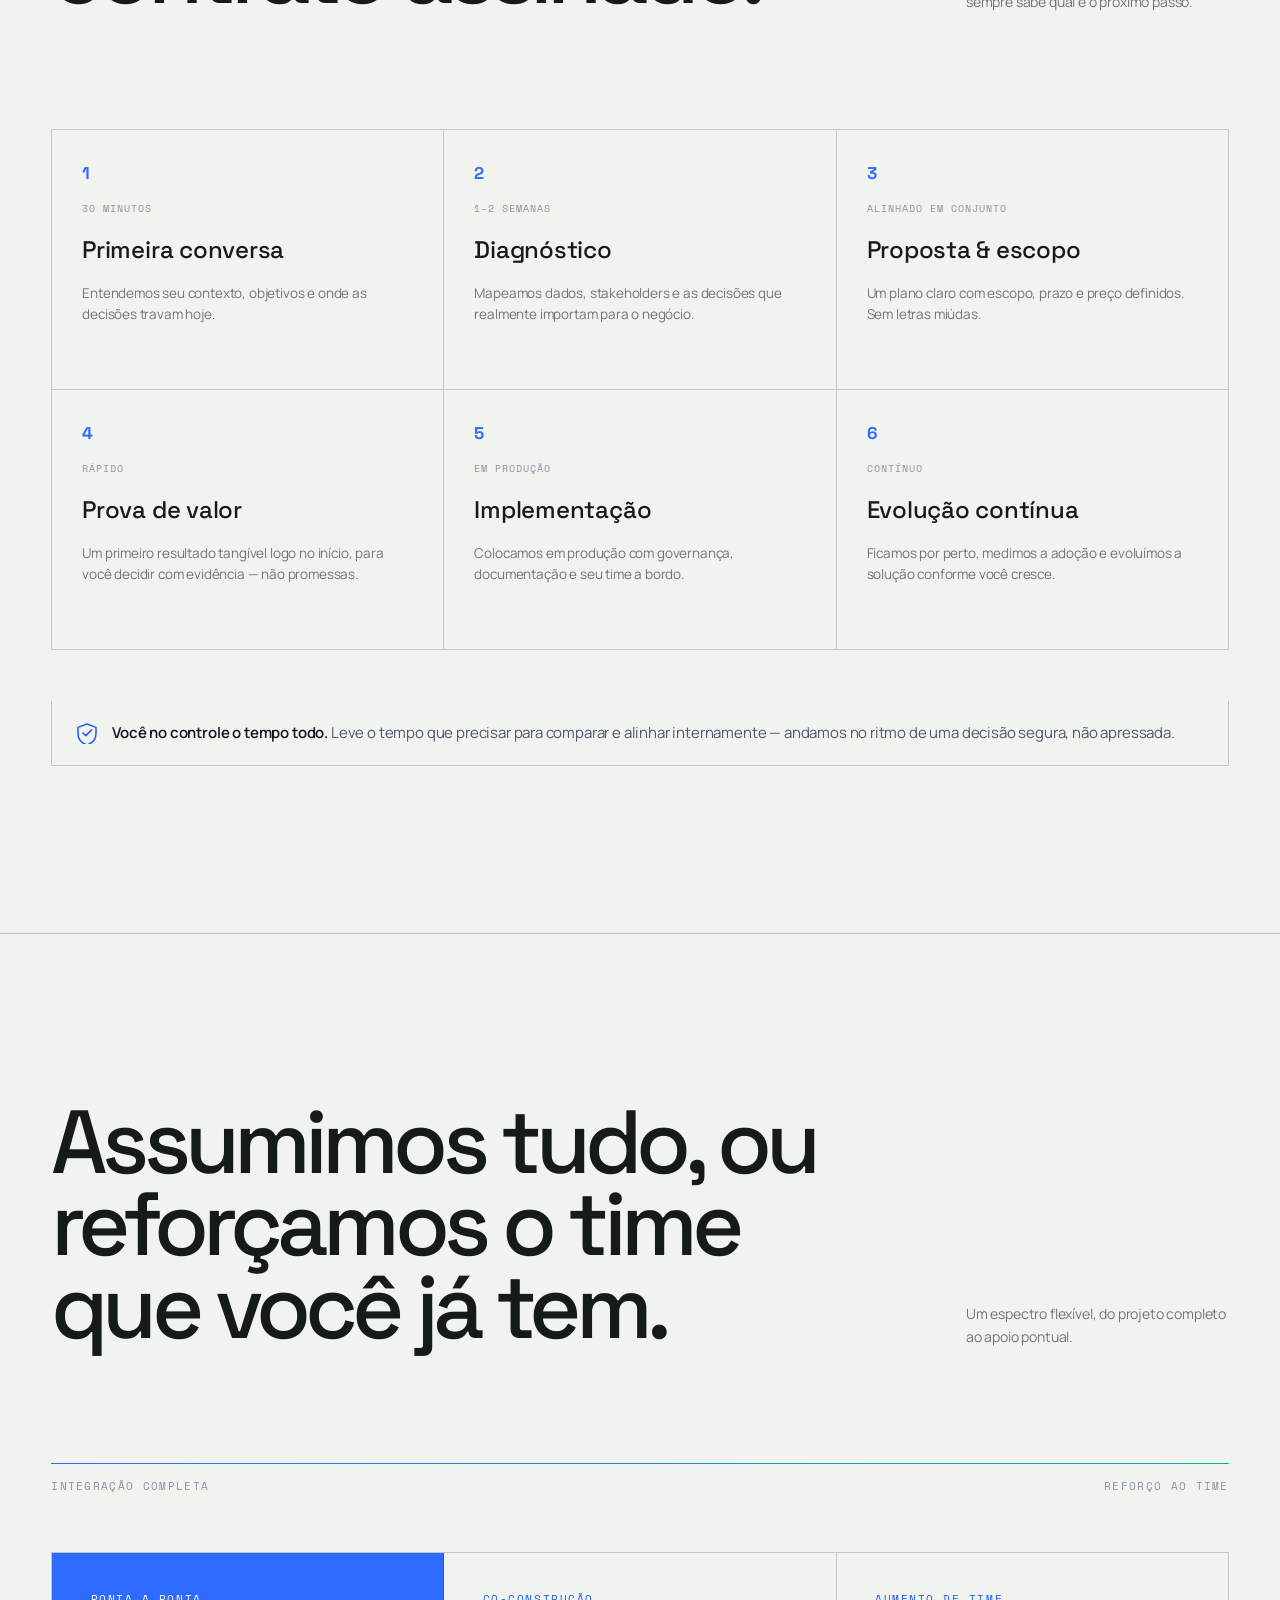
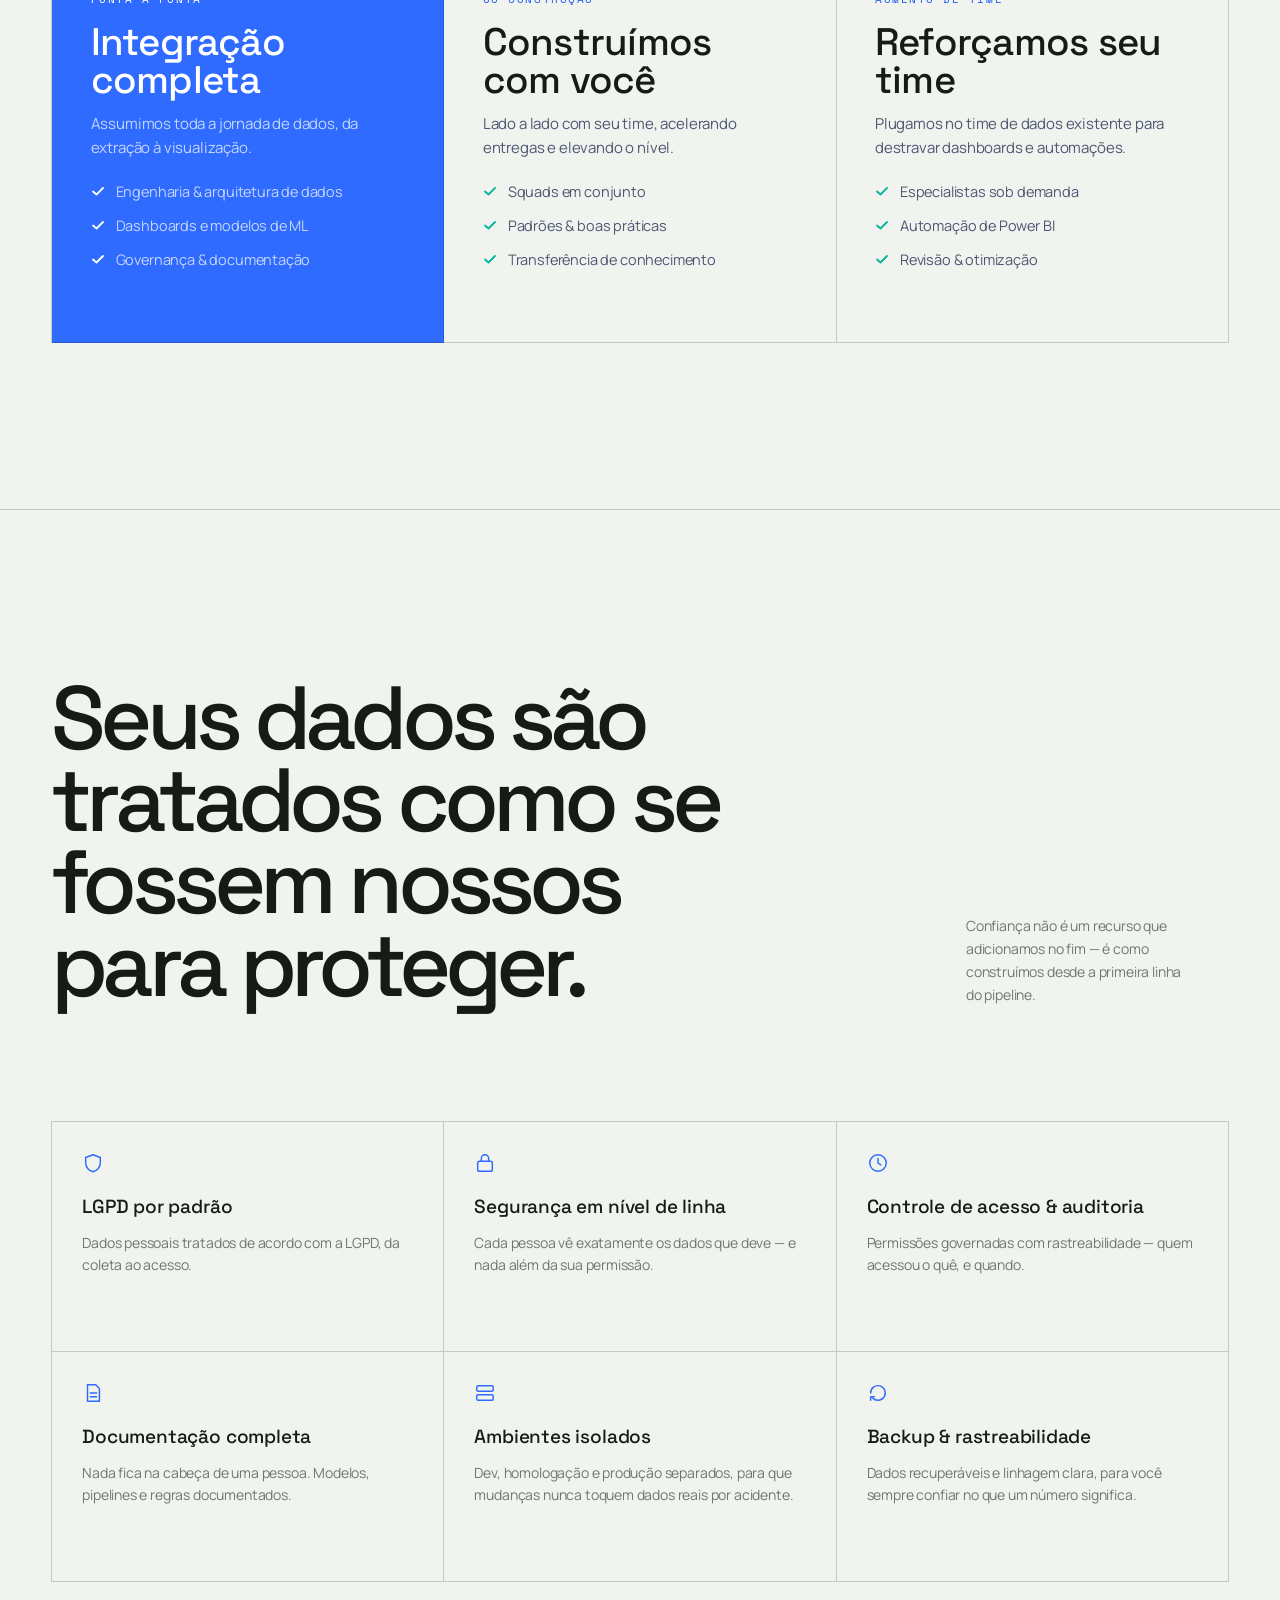
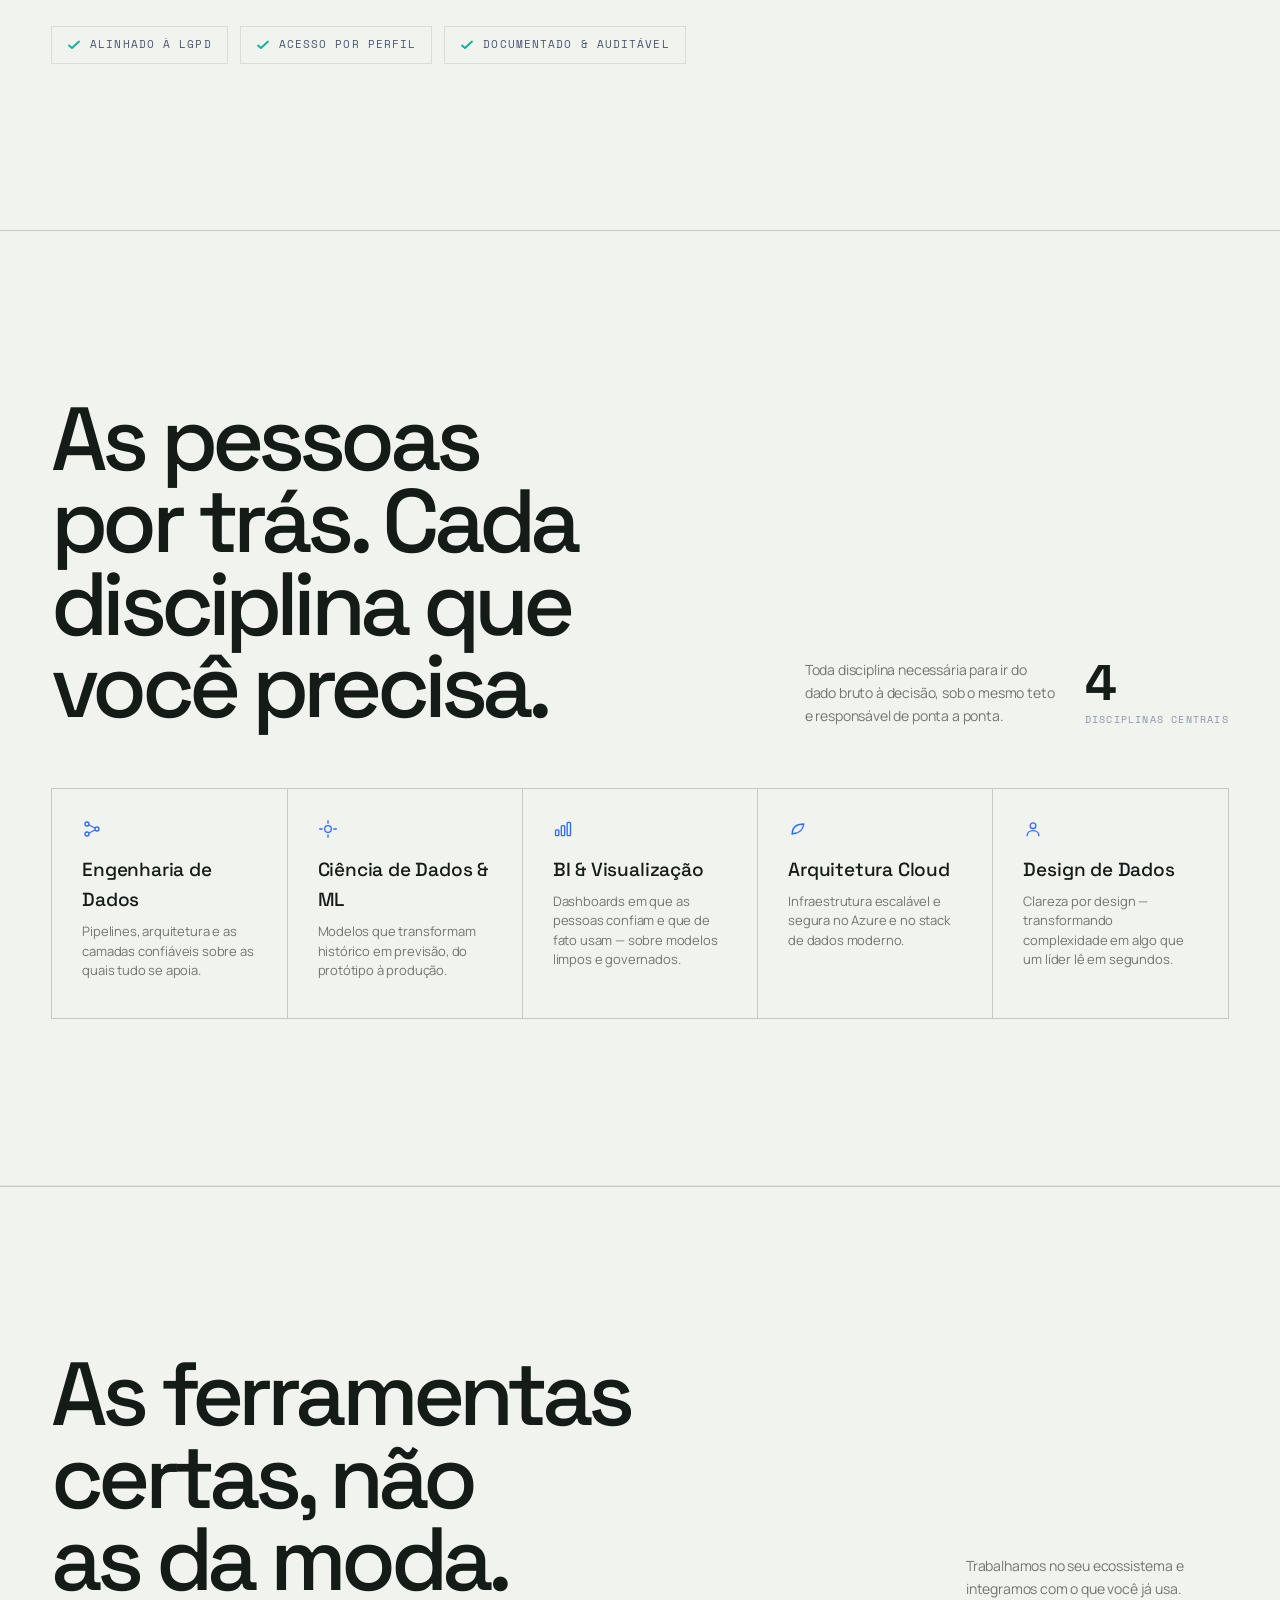
==== commit 10bc6522: "feat(i18n): HTML em português por padrão, inglês via JS O que: - index.html e portal.html passam a t" ====
--- a/index.html
+++ b/index.html
@@ -154,13 +154,13 @@
   </a>
 
   <div class="nav-links" id="navLinks">
-    <a href="#services" data-i18n="nav.services">Services</a>
-    <a href="#approach" data-i18n="nav.approach">Approach</a>
-    <a href="#impact" data-i18n="nav.results">Results</a>
+    <a href="#services" data-i18n="nav.services">Serviços</a>
+    <a href="#approach" data-i18n="nav.approach">Método</a>
+    <a href="#impact" data-i18n="nav.results">Resultados</a>
     <a href="#portal" data-i18n="nav.portal">Portal</a>
-    <a href="#security" data-i18n="nav.security">Security</a>
+    <a href="#security" data-i18n="nav.security">Segurança</a>
     <a href="#faq" data-i18n="nav.faq">FAQ</a>
-    <a href="#about" data-i18n="nav.about">About</a>
+    <a href="#about" data-i18n="nav.about">Sobre</a>
   </div>
 
   <div class="nav-right">
@@ -168,7 +168,7 @@
       <button data-lang="pt" class="active">PT</button>
       <button data-lang="en">EN</button>
     </div>
-    <a href="#contact" class="btn btn-primary" data-i18n="nav.cta">Talk to Norva</a>
+    <a href="#contact" class="btn btn-primary" data-i18n="nav.cta">Falar com a Norva</a>
   </div>
   <button class="nav-toggle" aria-label="Open menu" aria-expanded="false" aria-controls="navLinks">
     <svg class="ico-menu" width="20" height="20" viewBox="0 0 18 18" fill="none"><path d="M2 5h14M2 9h14M2 13h14" stroke="currentColor" stroke-width="1.6" /></svg>
@@ -189,27 +189,27 @@
     </div>
     <div class="hero-meta hero-fade">
       <span>01 / NORVA</span>
-      <b data-i18n="hero.meta">Data → direction</b>
+      <b data-i18n="hero.meta">Dados → direção</b>
     </div>
     <aside class="hero-proof hero-fade">
-      <span data-i18n="hero.proof">Real outcome</span>
+      <span data-i18n="hero.proof">Resultado real</span>
       <strong>6h <i>→</i> 5min</strong>
-      <small data-i18n="hero.proof.note">financial routine automated</small>
+      <small data-i18n="hero.proof.note">rotina financeira automatizada</small>
     </aside>
     <div class="hero-copy">
-      <span class="eyebrow hero-fade" data-i18n="hero.eyebrow">Data clarity for growing businesses</span>
+      <span class="eyebrow hero-fade" data-i18n="hero.eyebrow">Clareza de dados para empresas em crescimento</span>
       <h1>
-        <span class="line"><span data-i18n="hero.l1">Know where</span></span>
-        <span class="line"><span data-i18n="hero.l2">to grow</span> <span data-i18n="hero.l3">next.</span></span>
+        <span class="line"><span data-i18n="hero.l1">Saiba qual</span></span>
+        <span class="line"><span data-i18n="hero.l2">é o próximo</span> <span data-i18n="hero.l3">passo.</span></span>
       </h1>
-      <p class="hero-sub hero-fade" data-i18n="hero.sub">Before you hire a data team or buy another platform, Norva gets inside your business to map the decisions, data, and next move that matter most.</p>
+      <p class="hero-sub hero-fade" data-i18n="hero.sub">Antes de contratar um time de dados ou comprar outra plataforma, a Norva entra no seu negócio para mapear as decisões, os dados e o próximo passo que mais importam.</p>
       <div class="hero-cta hero-fade">
         <a href="#contact" class="btn btn-primary">
           <span class="dot"></span>
-          <span data-i18n="hero.cta1">Map your next move</span>
+          <span data-i18n="hero.cta1">Mapear meu próximo passo</span>
         </a>
         <a href="#approach" class="btn btn-ghost">
-          <span data-i18n="hero.cta2">See our approach</span>
+          <span data-i18n="hero.cta2">Conhecer o método</span>
           <svg width="15" height="15" viewBox="0 0 15 15" fill="none"><path d="M3 7.5h9M8 3.5l4 4-4 4" stroke="currentColor" stroke-width="1.5" /></svg>
         </a>
       </div>
@@ -220,24 +220,24 @@
       <div class="panel-head">
         <span class="title">
           <svg width="14" height="14" viewBox="0 0 14 14" fill="none"><rect x="1" y="1" width="5" height="5" rx="1" stroke="currentColor" stroke-width="1.2"/><rect x="8" y="1" width="5" height="5" rx="1" stroke="currentColor" stroke-width="1.2"/><rect x="1" y="8" width="5" height="5" rx="1" stroke="currentColor" stroke-width="1.2"/><rect x="8" y="8" width="5" height="5" rx="1" stroke="currentColor" stroke-width="1.2"/></svg>
-          <span data-i18n="panel.title">Executive overview</span>
+          <span data-i18n="panel.title">Painel executivo</span>
         </span>
-        <span class="live"><span class="pulse"></span><span data-i18n="panel.live">Live</span></span>
+        <span class="live"><span class="pulse"></span><span data-i18n="panel.live">Ao vivo</span></span>
       </div>
 
       <div class="kpis">
         <div class="kpi">
-          <div class="label" data-i18n="kpi1.l">Revenue</div>
+          <div class="label" data-i18n="kpi1.l">Receita</div>
           <div class="val" data-tick data-base="4.2" data-dec="1" data-prefix="$" data-suffix="M">$4.2<span class="u">M</span></div>
           <div class="delta">▲ 12.4%</div>
         </div>
         <div class="kpi">
-          <div class="label" data-i18n="kpi2.l">Conversion</div>
+          <div class="label" data-i18n="kpi2.l">Conversão</div>
           <div class="val" data-tick data-base="18.6" data-dec="1" data-suffix="%" data-jit="0.3">18.6%</div>
           <div class="delta">▲ 3.1%</div>
         </div>
         <div class="kpi">
-          <div class="label" data-i18n="kpi3.l">Accuracy</div>
+          <div class="label" data-i18n="kpi3.l">Acurácia</div>
           <div class="val" data-tick data-base="94.3" data-dec="1" data-suffix="%" data-jit="0.2">94.3%</div>
           <div class="delta down">model v4</div>
         </div>
@@ -245,10 +245,10 @@
 
       <div class="chart-card">
         <div class="ct">
-          <b data-i18n="chart.title">Pipeline throughput</b>
+          <b data-i18n="chart.title">Throughput do pipeline</b>
           <span class="legend">
-            <span><i style="background:#2f6bff"></i><span data-i18n="chart.s1">Ingested</span></span>
-            <span><i style="background:#07b39b"></i><span data-i18n="chart.s2">Modeled</span></span>
+            <span><i style="background:#2f6bff"></i><span data-i18n="chart.s1">Ingestão</span></span>
+            <span><i style="background:#07b39b"></i><span data-i18n="chart.s2">Modelado</span></span>
           </span>
         </div>
         <div class="chart-wrap"><canvas id="lineChart"></canvas></div>
@@ -256,24 +256,24 @@
 
       <div class="panel-bottom">
         <div class="bars-card">
-          <div class="bt" data-i18n="bars.title">Data sources</div>
+          <div class="bt" data-i18n="bars.title">Fontes de dados</div>
           <div class="bar-row"><span>SQL</span><div class="bar-track"><div class="bar-fill" data-w="86"></div></div><span>86</span></div>
           <div class="bar-row"><span>CRM</span><div class="bar-track"><div class="bar-fill" data-w="64"></div></div><span>64</span></div>
           <div class="bar-row"><span>API</span><div class="bar-track"><div class="bar-fill" data-w="47"></div></div><span>47</span></div>
           <div class="bar-row" style="margin-bottom:0"><span>CSV</span><div class="bar-track"><div class="bar-fill" data-w="33"></div></div><span>33</span></div>
         </div>
         <div class="gauge-card">
-          <div class="bt" data-i18n="gauge.title">Data health</div>
+          <div class="bt" data-i18n="gauge.title">Saúde dos dados</div>
           <div class="gwrap">
             <canvas id="gauge" style="width:100%;height:96px"></canvas>
-            <div class="gval"><b><span id="gaugeVal">0</span>%</b><small data-i18n="gauge.sub">quality</small></div>
+            <div class="gval"><b><span id="gaugeVal">0</span>%</b><small data-i18n="gauge.sub">qualidade</small></div>
           </div>
         </div>
       </div>
     </div>
   </div>
 
-  <div class="scroll-cue"><span class="bar"></span><span data-i18n="hero.scroll">Scroll to explore</span></div>
+  <div class="scroll-cue"><span class="bar"></span><span data-i18n="hero.scroll">Role para explorar</span></div>
 </header>
 
 <!-- ============================ MARQUEE ============================ -->
@@ -282,15 +282,15 @@
     <span data-i18n="marquee.0">Power BI</span>
     <span data-i18n="marquee.1">Python</span>
     <span data-i18n="marquee.2">Tableau</span>
-    <span data-i18n="marquee.3">Data Engineering</span>
+    <span data-i18n="marquee.3">Engenharia de dados</span>
     <span data-i18n="marquee.4">Machine Learning</span>
-    <span data-i18n="marquee.5">Automation</span>
+    <span data-i18n="marquee.5">Automação</span>
     <span data-i18n="marquee.0">Power BI</span>
     <span data-i18n="marquee.1">Python</span>
     <span data-i18n="marquee.2">Tableau</span>
-    <span data-i18n="marquee.3">Data Engineering</span>
+    <span data-i18n="marquee.3">Engenharia de dados</span>
     <span data-i18n="marquee.4">Machine Learning</span>
-    <span data-i18n="marquee.5">Automation</span>
+    <span data-i18n="marquee.5">Automação</span>
   </div>
 </div>
 
@@ -303,9 +303,9 @@
 
   <div class="wrap">
     <div class="section-head reveal">
-      <span class="eyebrow" data-i18n="feat.eyebrow">Technology follows the decision</span>
-      <h2 data-i18n="feat.title">The right platform starts with the <span class="gradient-text">right question.</span></h2>
-      <p data-i18n="feat.sub">We do not begin by selling a stack. We first understand your operation, then recommend only the tools and architecture your next decision requires.</p>
+      <span class="eyebrow" data-i18n="feat.eyebrow">A tecnologia segue a decisão</span>
+      <h2 data-i18n="feat.title">A plataforma certa começa com a <span class="gradient-text">pergunta certa.</span></h2>
+      <p data-i18n="feat.sub">Não começamos vendendo uma stack. Primeiro entendemos sua operação, depois recomendamos apenas as ferramentas e a arquitetura que a sua próxima decisão exige.</p>
     </div>
 
     <div class="bl-grid">
@@ -318,7 +318,7 @@
             <rect x="1" y="12.8" width="10.2" height="10.2" fill="#00A4EF" />
             <rect x="12.8" y="12.8" width="10.2" height="10.2" fill="#FFB900" />
           </svg>
-          <div class="bl-meta"><span class="bl-name">Microsoft</span><span class="bl-sub" data-i18n="feat.s.ms">Cloud &amp; Fabric</span></div>
+          <div class="bl-meta"><span class="bl-name">Microsoft</span><span class="bl-sub" data-i18n="feat.s.ms">Cloud & Fabric</span></div>
         </div>
       </figure>
 
@@ -339,7 +339,7 @@
             <path d="M11 3.4 L4 19 H8.4 L13.3 6.2 Z" fill="#114A8B" />
             <path d="M12.4 7 L20.2 20.6 H8.1 L10.4 16.6 H14 L12 12.9 Z" fill="#0078D4" />
           </svg>
-          <div class="bl-meta"><span class="bl-name">Azure</span><span class="bl-sub" data-i18n="feat.s.az">Data infra</span></div>
+          <div class="bl-meta"><span class="bl-name">Azure</span><span class="bl-sub" data-i18n="feat.s.az">Infra de dados</span></div>
         </div>
       </figure>
 
@@ -350,7 +350,7 @@
             <path d="M4.6 16.2 C 8.4 19.4, 15.6 19.4, 19.4 16.2" stroke="#FF9900" stroke-width="1.9" stroke-linecap="round" fill="none" />
             <path d="M17.3 15.1 L19.6 15.9 L18.8 18.2" stroke="#FF9900" stroke-width="1.9" stroke-linecap="round" stroke-linejoin="round" fill="none" />
           </svg>
-          <div class="bl-meta"><span class="bl-name">AWS</span><span class="bl-sub" data-i18n="feat.s.aws">Cloud infra</span></div>
+          <div class="bl-meta"><span class="bl-name">AWS</span><span class="bl-sub" data-i18n="feat.s.aws">Infra de nuvem</span></div>
         </div>
       </figure>
 
@@ -383,7 +383,7 @@
             <path d="M11.8 2.4c-1.9 0-3.4.2-4.5.6-1 .4-1.5 1-1.5 2v2.2h6v.7H4.3c-1.6 0-3 .9-3.5 2.8-.5 2.1-.5 3.4 0 5.6.4 1.7 1.3 2.9 2.9 2.9H6V16c0-1.9 1.6-3.5 3.5-3.5h5.9c1.5 0 2.7-1.2 2.7-2.8V5.1c0-1.5-1.3-2.6-2.8-2.6l-3.5-.1zM8.6 4.4c.6 0 1 .5 1 1 0 .6-.4 1-1 1-.5 0-1-.4-1-1 0-.6.5-1 1-1z" fill="#3776AB" />
             <path d="M12.2 21.6c1.9 0 3.4-.2 4.5-.6 1-.4 1.5-1 1.5-2v-2.2h-6v-.7h7.5c1.6 0 3-.9 3.5-2.8.5-2.1.5-3.4 0-5.6-.4-1.7-1.3-2.9-2.9-2.9H18V8c0 1.9-1.6 3.5-3.5 3.5H8.6c-1.5 0-2.7 1.2-2.7 2.8v3.6c0 1.5 1.3 2.6 2.8 2.6l3.5.1zM15.4 19.6c-.6 0-1-.5-1-1 0-.6.4-1 1-1 .5 0 1 .4 1 1 0 .6-.5 1-1 1z" fill="#FFD43B" />
           </svg>
-          <div class="bl-meta"><span class="bl-name">Python</span><span class="bl-sub" data-i18n="feat.s.py">Analytics &amp; ML</span></div>
+          <div class="bl-meta"><span class="bl-name">Python</span><span class="bl-sub" data-i18n="feat.s.py">Analytics & ML</span></div>
         </div>
       </figure>
 
@@ -404,7 +404,7 @@
             <path d="M12 2.4 V21.6 M2.4 12 H21.6 M5.2 5.2 L18.8 18.8 M18.8 5.2 L5.2 18.8" />
             <path d="M8.2 3.4 L15.8 20.6 M15.8 3.4 L8.2 20.6 M3.4 8.2 L20.6 15.8 M20.6 8.2 L3.4 15.8" stroke-width="1.3" opacity="0.7" />
           </svg>
-          <div class="bl-meta"><span class="bl-name">Claude</span><span class="bl-sub" data-i18n="feat.s.claude">Generative AI</span></div>
+          <div class="bl-meta"><span class="bl-name">Claude</span><span class="bl-sub" data-i18n="feat.s.claude">IA generativa</span></div>
         </div>
       </figure>
 
@@ -425,7 +425,7 @@
             <path d="M4 6.5 V12 C4 13.66 7.58 15 12 15 C16.42 15 20 13.66 20 12 V6.5" stroke="#5B7FD4" stroke-width="1.6" />
             <path d="M4 12 V17.5 C4 19.16 7.58 20.5 12 20.5 C16.42 20.5 20 19.16 20 17.5 V12" stroke="#5B7FD4" stroke-width="1.6" opacity="0.6" />
           </svg>
-          <div class="bl-meta"><span class="bl-name">SQL</span><span class="bl-sub" data-i18n="feat.s.sql">Modeling</span></div>
+          <div class="bl-meta"><span class="bl-name">SQL</span><span class="bl-sub" data-i18n="feat.s.sql">Modelagem</span></div>
         </div>
       </figure>
 
@@ -439,7 +439,7 @@
             <path d="M3.8 16.5 L5.6 17.8 M3.8 16.5 L2.5 14.7" stroke="#7C5CBF" stroke-width="1.6" opacity="0.75" />
             <path d="M3.8 7.5 A9 9 0 0 1 12 3" stroke="#7C5CBF" stroke-width="1.6" opacity="0.5" />
           </svg>
-          <div class="bl-meta"><span class="bl-name">MLOps</span><span class="bl-sub" data-i18n="feat.s.mlops">Production ML</span></div>
+          <div class="bl-meta"><span class="bl-name">MLOps</span><span class="bl-sub" data-i18n="feat.s.mlops">ML em produção</span></div>
         </div>
       </figure>
 
@@ -451,33 +451,33 @@
 <section class="section" id="services">
   <div class="wrap">
     <div class="section-head reveal">
-      <span class="eyebrow" data-i18n="svc.eyebrow">What happens after the diagnosis</span>
-      <h2 data-i18n="svc.title">Build only what moves the business forward.</h2>
-      <p data-i18n="svc.sub">The answer may be a dashboard, automation, data foundation, or a plan for your future team. We recommend what fits — not what is fashionable.</p>
+      <span class="eyebrow" data-i18n="svc.eyebrow">O que acontece depois do diagnóstico</span>
+      <h2 data-i18n="svc.title">Construa apenas o que faz o negócio avançar.</h2>
+      <p data-i18n="svc.sub">A resposta pode ser um dashboard, uma automação, uma base de dados ou um plano para o seu futuro time. Recomendamos o que faz sentido — não o que está na moda.</p>
     </div>
 
     <div class="services-grid">
       <article class="svc reveal" data-delay="1">
         <div class="svc-num">01</div>
         <svg class="svc-ico" viewBox="0 0 40 40" fill="none"><rect x="4" y="22" width="7" height="14" rx="1.5" stroke="currentColor" stroke-width="1.6"/><rect x="16.5" y="12" width="7" height="24" rx="1.5" stroke="currentColor" stroke-width="1.6"/><rect x="29" y="4" width="7" height="32" rx="1.5" stroke="currentColor" stroke-width="1.6"/></svg>
-        <h3 data-i18n="svc1.t">Power BI Dashboards</h3>
-        <p data-i18n="svc1.p">Executive dashboards people actually use, built on trustworthy models, clean DAX, and real governance.</p>
+        <h3 data-i18n="svc1.t">Dashboards em Power BI</h3>
+        <p data-i18n="svc1.p">Painéis prontos para a diretoria que as pessoas realmente usam, com modelos confiáveis, DAX limpo e governança de verdade.</p>
         <div class="tags"><b>DAX</b><b>Power Query</b><b>RLS</b></div>
       </article>
 
       <article class="svc reveal" data-delay="2">
         <div class="svc-num">02</div>
         <svg class="svc-ico" viewBox="0 0 40 40" fill="none"><path d="M14 10l-9 10 9 10M26 10l9 10-9 10" stroke="currentColor" stroke-width="1.8" stroke-linecap="round" stroke-linejoin="round"/></svg>
-        <h3 data-i18n="svc2.t">Python Analytics &amp; Automation</h3>
-        <p data-i18n="svc2.p">Analysis, ETL, and automation that kills manual work and keeps data flowing on its own.</p>
+        <h3 data-i18n="svc2.t">Analytics & Automação em Python</h3>
+        <p data-i18n="svc2.p">Análises, ETL e automações que eliminam o trabalho manual e mantêm os dados fluindo sozinhos.</p>
         <div class="tags"><b>Pandas</b><b>ETL</b><b>APIs</b></div>
       </article>
 
       <article class="svc reveal" data-delay="3">
         <div class="svc-num">03</div>
         <svg class="svc-ico" viewBox="0 0 40 40" fill="none"><circle cx="20" cy="20" r="15" stroke="currentColor" stroke-width="1.6"/><path d="M20 5v30M5 20h30" stroke="currentColor" stroke-width="1.2" opacity="0.5"/><circle cx="27" cy="14" r="3" fill="currentColor"/></svg>
-        <h3 data-i18n="svc3.t">Tableau Visualization</h3>
-        <p data-i18n="svc3.p">Visual stories that make complex patterns obvious in seconds.</p>
+        <h3 data-i18n="svc3.t">Visualização em Tableau</h3>
+        <p data-i18n="svc3.p">Histórias visuais que tornam padrões complexos óbvios em segundos.</p>
         <div class="tags"><b>LOD</b><b>Storytelling</b></div>
       </article>
 
@@ -485,8 +485,8 @@
         <div>
           <div class="svc-num">04</div>
           <svg class="svc-ico" viewBox="0 0 40 40" fill="none"><circle cx="7" cy="20" r="4" stroke="currentColor" stroke-width="1.6"/><circle cx="20" cy="9" r="4" stroke="currentColor" stroke-width="1.6"/><circle cx="20" cy="31" r="4" stroke="currentColor" stroke-width="1.6"/><circle cx="33" cy="20" r="4" stroke="currentColor" stroke-width="1.6"/><path d="M11 20h5m1.5-9.5L33 18M17.5 29.5L33 22M16.5 11l-6 6m6 12l-6-6" stroke="currentColor" stroke-width="1.3" opacity="0.6"/></svg>
-          <h3 data-i18n="svc4.t">Data Engineering</h3>
-          <p data-i18n="svc4.p">Pipelines from extraction to visualization: ingestion, modeling, and trusted layers that scale.</p>
+          <h3 data-i18n="svc4.t">Engenharia de Dados</h3>
+          <p data-i18n="svc4.p">Pipelines da extração à visualização: ingestão, modelagem e camadas confiáveis que escalam.</p>
         </div>
         <div class="tags"><b>SQL</b><b>dbt</b><b>Airflow</b><b>Azure</b><b>Snowflake</b></div>
       </article>
@@ -494,8 +494,8 @@
       <article class="svc reveal" data-delay="2">
         <div class="svc-num">05</div>
         <svg class="svc-ico" viewBox="0 0 40 40" fill="none"><circle cx="20" cy="20" r="5" stroke="currentColor" stroke-width="1.6"/><circle cx="8" cy="8" r="3" stroke="currentColor" stroke-width="1.4"/><circle cx="32" cy="8" r="3" stroke="currentColor" stroke-width="1.4"/><circle cx="8" cy="32" r="3" stroke="currentColor" stroke-width="1.4"/><circle cx="32" cy="32" r="3" stroke="currentColor" stroke-width="1.4"/><path d="M11 10l5.5 6.5M29 10l-5.5 6.5M11 30l5.5-6.5M29 30l-5.5-6.5" stroke="currentColor" stroke-width="1.2" opacity="0.6"/></svg>
-        <h3 data-i18n="svc5.t">Data Science &amp; ML</h3>
-        <p data-i18n="svc5.p">Predictive models that turn history into foresight, from prototype to production.</p>
+        <h3 data-i18n="svc5.t">Ciência de Dados & ML</h3>
+        <p data-i18n="svc5.p">Modelos preditivos que transformam histórico em previsão, do protótipo à produção.</p>
         <div class="tags"><b>scikit-learn</b><b>MLOps</b></div>
       </article>
     </div>
@@ -506,27 +506,27 @@
 <section class="section approach" id="approach">
   <div class="wrap">
     <div class="approach-aside reveal">
-      <span class="eyebrow" data-i18n="appr.eyebrow">Our starting point</span>
-      <h2 style="font-family:var(--display);font-weight:600;font-size:clamp(30px,4vw,52px);line-height:1.04;letter-spacing:-0.03em;margin:22px 0 18px;" data-i18n="appr.title">We find the right next move before we build.</h2>
-      <p style="color:var(--text-dim);max-width:42ch;text-wrap:pretty;" data-i18n="appr.sub">Your business does not need another generic dashboard. It needs clarity on the decisions, data, people, and systems that should change first.</p>
+      <span class="eyebrow" data-i18n="appr.eyebrow">Nosso ponto de partida</span>
+      <h2 style="font-family:var(--display);font-weight:600;font-size:clamp(30px,4vw,52px);line-height:1.04;letter-spacing:-0.03em;margin:22px 0 18px;" data-i18n="appr.title">Encontramos o próximo passo certo antes de construir.</h2>
+      <p style="color:var(--text-dim);max-width:42ch;text-wrap:pretty;" data-i18n="appr.sub">Seu negócio não precisa de mais um dashboard genérico. Precisa de clareza sobre quais decisões, dados, pessoas e sistemas devem mudar primeiro.</p>
     </div>
 
     <div class="steps">
       <div class="step reveal" data-delay="1">
         <div class="step-n">01</div>
-        <div><h3 data-i18n="appr.s1.t">Embed</h3><p data-i18n="appr.s1.p">We get into your routine and learn the culture, how decisions actually get made today.</p></div>
+        <div><h3 data-i18n="appr.s1.t">Imersão</h3><p data-i18n="appr.s1.p">Entramos na sua rotina e aprendemos a cultura, como as decisões são realmente tomadas hoje.</p></div>
       </div>
       <div class="step reveal" data-delay="2">
         <div class="step-n">02</div>
-        <div><h3 data-i18n="appr.s2.t">Listen</h3><p data-i18n="appr.s2.p">We map stakeholders and listen to the people on the ground. The best metrics come from those doing the work.</p></div>
+        <div><h3 data-i18n="appr.s2.t">Escuta</h3><p data-i18n="appr.s2.p">Mapeamos os stakeholders e ouvimos quem está na operação. As melhores métricas vêm de quem faz o trabalho.</p></div>
       </div>
       <div class="step reveal" data-delay="3">
         <div class="step-n">03</div>
-        <div><h3 data-i18n="appr.s3.t">Structure</h3><p data-i18n="appr.s3.p">We design structured, trustworthy data models. A single source of truth your team believes in.</p></div>
+        <div><h3 data-i18n="appr.s3.t">Estrutura</h3><p data-i18n="appr.s3.p">Desenhamos modelos de dados estruturados e confiáveis. Uma única fonte da verdade em que o time confia.</p></div>
       </div>
       <div class="step reveal" data-delay="4">
         <div class="step-n">04</div>
-        <div><h3 data-i18n="appr.s4.t">Build</h3><p data-i18n="appr.s4.p">We ship dashboards and models into production, and empower your team to evolve them.</p></div>
+        <div><h3 data-i18n="appr.s4.t">Construção</h3><p data-i18n="appr.s4.p">Entregamos dashboards e modelos que vão para produção, e capacitamos seu time para evoluí-los.</p></div>
       </div>
     </div>
   </div>
@@ -536,39 +536,39 @@
 <section class="section why" id="why" data-screen-label="Why Norva">
   <div class="wrap">
     <div class="section-head reveal">
-      <span class="eyebrow" data-i18n="why.eyebrow">Why Norva</span>
-      <h2 data-i18n="why.title">The difference shows up after the dashboard ships.</h2>
-      <p data-i18n="why.sub">Most data projects fail at adoption, not delivery. We are built to close that gap — which is exactly where the comparison should be made.</p>
+      <span class="eyebrow" data-i18n="why.eyebrow">Por que a Norva</span>
+      <h2 data-i18n="why.title">A diferença aparece depois que o dashboard é entregue.</h2>
+      <p data-i18n="why.sub">A maioria dos projetos de dados falha na adoção, não na entrega. Fomos feitos para fechar essa lacuna — e é exatamente aí que a comparação deve ser feita.</p>
     </div>
 
     <div class="why-cols">
       <div class="why-col muted reveal" data-delay="1">
         <div class="why-h">
-          <b data-i18n="why.a.h">The typical vendor</b>
-          <span class="why-tag" data-i18n="why.a.tag">Common</span>
+          <b data-i18n="why.a.h">A consultoria comum</b>
+          <span class="why-tag" data-i18n="why.a.tag">Comum</span>
         </div>
         <ul class="why-list">
-          <li><span class="why-ico"><svg width="11" height="11" viewBox="0 0 11 11" fill="none"><path d="M2.5 2.5l6 6M8.5 2.5l-6 6" stroke="currentColor" stroke-width="1.6" stroke-linecap="round"/></svg></span><span data-i18n="why.a.1">Hands over the dashboard and disappears.</span></li>
-          <li><span class="why-ico"><svg width="11" height="11" viewBox="0 0 11 11" fill="none"><path d="M2.5 2.5l6 6M8.5 2.5l-6 6" stroke="currentColor" stroke-width="1.6" stroke-linecap="round"/></svg></span><span data-i18n="why.a.2">Junior teams learning on your project.</span></li>
-          <li><span class="why-ico"><svg width="11" height="11" viewBox="0 0 11 11" fill="none"><path d="M2.5 2.5l6 6M8.5 2.5l-6 6" stroke="currentColor" stroke-width="1.6" stroke-linecap="round"/></svg></span><span data-i18n="why.a.3">Starts from the tool, not the decision.</span></li>
-          <li><span class="why-ico"><svg width="11" height="11" viewBox="0 0 11 11" fill="none"><path d="M2.5 2.5l6 6M8.5 2.5l-6 6" stroke="currentColor" stroke-width="1.6" stroke-linecap="round"/></svg></span><span data-i18n="why.a.4">Locks you into a single stack.</span></li>
-          <li><span class="why-ico"><svg width="11" height="11" viewBox="0 0 11 11" fill="none"><path d="M2.5 2.5l6 6M8.5 2.5l-6 6" stroke="currentColor" stroke-width="1.6" stroke-linecap="round"/></svg></span><span data-i18n="why.a.5">Little to no documentation.</span></li>
-          <li><span class="why-ico"><svg width="11" height="11" viewBox="0 0 11 11" fill="none"><path d="M2.5 2.5l6 6M8.5 2.5l-6 6" stroke="currentColor" stroke-width="1.6" stroke-linecap="round"/></svg></span><span data-i18n="why.a.6">Metrics that nobody actually uses.</span></li>
+          <li><span class="why-ico"><svg width="11" height="11" viewBox="0 0 11 11" fill="none"><path d="M2.5 2.5l6 6M8.5 2.5l-6 6" stroke="currentColor" stroke-width="1.6" stroke-linecap="round"/></svg></span><span data-i18n="why.a.1">Entrega o dashboard e desaparece.</span></li>
+          <li><span class="why-ico"><svg width="11" height="11" viewBox="0 0 11 11" fill="none"><path d="M2.5 2.5l6 6M8.5 2.5l-6 6" stroke="currentColor" stroke-width="1.6" stroke-linecap="round"/></svg></span><span data-i18n="why.a.2">Equipe júnior aprendendo no seu projeto.</span></li>
+          <li><span class="why-ico"><svg width="11" height="11" viewBox="0 0 11 11" fill="none"><path d="M2.5 2.5l6 6M8.5 2.5l-6 6" stroke="currentColor" stroke-width="1.6" stroke-linecap="round"/></svg></span><span data-i18n="why.a.3">Começa pela ferramenta, não pela decisão.</span></li>
+          <li><span class="why-ico"><svg width="11" height="11" viewBox="0 0 11 11" fill="none"><path d="M2.5 2.5l6 6M8.5 2.5l-6 6" stroke="currentColor" stroke-width="1.6" stroke-linecap="round"/></svg></span><span data-i18n="why.a.4">Amarra você a uma única stack.</span></li>
+          <li><span class="why-ico"><svg width="11" height="11" viewBox="0 0 11 11" fill="none"><path d="M2.5 2.5l6 6M8.5 2.5l-6 6" stroke="currentColor" stroke-width="1.6" stroke-linecap="round"/></svg></span><span data-i18n="why.a.5">Documentação inexistente.</span></li>
+          <li><span class="why-ico"><svg width="11" height="11" viewBox="0 0 11 11" fill="none"><path d="M2.5 2.5l6 6M8.5 2.5l-6 6" stroke="currentColor" stroke-width="1.6" stroke-linecap="round"/></svg></span><span data-i18n="why.a.6">Métricas que ninguém usa.</span></li>
         </ul>
       </div>
 
       <div class="why-col kystone reveal" data-delay="2">
         <div class="why-h">
-          <b data-i18n="why.b.h">The Norva way</b>
-          <span class="why-tag" data-i18n="why.b.tag">Our standard</span>
+          <b data-i18n="why.b.h">O jeito Norva</b>
+          <span class="why-tag" data-i18n="why.b.tag">Nosso padrão</span>
         </div>
         <ul class="why-list">
-          <li><span class="why-ico"><svg width="12" height="12" viewBox="0 0 12 12" fill="none"><path d="M2 6.2l2.6 2.4L10 3" stroke="currentColor" stroke-width="1.7" stroke-linecap="round" stroke-linejoin="round"/></svg></span><span data-i18n="why.b.1">We stay until adoption actually happens.</span></li>
-          <li><span class="why-ico"><svg width="12" height="12" viewBox="0 0 12 12" fill="none"><path d="M2 6.2l2.6 2.4L10 3" stroke="currentColor" stroke-width="1.7" stroke-linecap="round" stroke-linejoin="round"/></svg></span><span data-i18n="why.b.2">Experienced professionals at every step, from diagnosis to production.</span></li>
-          <li><span class="why-ico"><svg width="12" height="12" viewBox="0 0 12 12" fill="none"><path d="M2 6.2l2.6 2.4L10 3" stroke="currentColor" stroke-width="1.7" stroke-linecap="round" stroke-linejoin="round"/></svg></span><span data-i18n="why.b.3">We understand the decision before touching data.</span></li>
-          <li><span class="why-ico"><svg width="12" height="12" viewBox="0 0 12 12" fill="none"><path d="M2 6.2l2.6 2.4L10 3" stroke="currentColor" stroke-width="1.7" stroke-linecap="round" stroke-linejoin="round"/></svg></span><span data-i18n="why.b.4">Tool-agnostic — we integrate with what you have.</span></li>
-          <li><span class="why-ico"><svg width="12" height="12" viewBox="0 0 12 12" fill="none"><path d="M2 6.2l2.6 2.4L10 3" stroke="currentColor" stroke-width="1.7" stroke-linecap="round" stroke-linejoin="round"/></svg></span><span data-i18n="why.b.5">Governance and documentation from day one.</span></li>
-          <li><span class="why-ico"><svg width="12" height="12" viewBox="0 0 12 12" fill="none"><path d="M2 6.2l2.6 2.4L10 3" stroke="currentColor" stroke-width="1.7" stroke-linecap="round" stroke-linejoin="round"/></svg></span><span data-i18n="why.b.6">Metrics that turn into decisions.</span></li>
+          <li><span class="why-ico"><svg width="12" height="12" viewBox="0 0 12 12" fill="none"><path d="M2 6.2l2.6 2.4L10 3" stroke="currentColor" stroke-width="1.7" stroke-linecap="round" stroke-linejoin="round"/></svg></span><span data-i18n="why.b.1">Ficamos até a adoção realmente acontecer.</span></li>
+          <li><span class="why-ico"><svg width="12" height="12" viewBox="0 0 12 12" fill="none"><path d="M2 6.2l2.6 2.4L10 3" stroke="currentColor" stroke-width="1.7" stroke-linecap="round" stroke-linejoin="round"/></svg></span><span data-i18n="why.b.2">Profissionais experientes em cada etapa, do diagnóstico à produção.</span></li>
+          <li><span class="why-ico"><svg width="12" height="12" viewBox="0 0 12 12" fill="none"><path d="M2 6.2l2.6 2.4L10 3" stroke="currentColor" stroke-width="1.7" stroke-linecap="round" stroke-linejoin="round"/></svg></span><span data-i18n="why.b.3">Entendemos a decisão antes de tocar no dado.</span></li>
+          <li><span class="why-ico"><svg width="12" height="12" viewBox="0 0 12 12" fill="none"><path d="M2 6.2l2.6 2.4L10 3" stroke="currentColor" stroke-width="1.7" stroke-linecap="round" stroke-linejoin="round"/></svg></span><span data-i18n="why.b.4">Agnósticos de ferramenta — integramos com o que você tem.</span></li>
+          <li><span class="why-ico"><svg width="12" height="12" viewBox="0 0 12 12" fill="none"><path d="M2 6.2l2.6 2.4L10 3" stroke="currentColor" stroke-width="1.7" stroke-linecap="round" stroke-linejoin="round"/></svg></span><span data-i18n="why.b.5">Governança e documentação desde o dia 1.</span></li>
+          <li><span class="why-ico"><svg width="12" height="12" viewBox="0 0 12 12" fill="none"><path d="M2 6.2l2.6 2.4L10 3" stroke="currentColor" stroke-width="1.7" stroke-linecap="round" stroke-linejoin="round"/></svg></span><span data-i18n="why.b.6">Métricas que viram decisão.</span></li>
         </ul>
       </div>
     </div>
@@ -579,64 +579,64 @@
 <section class="section impact" id="impact" data-screen-label="Impact" data-bars>
   <div class="wrap">
     <div class="section-head reveal">
-      <span class="eyebrow" data-i18n="imp.eyebrow">Impact we generate</span>
-      <h2 data-i18n="imp.title">Less manual work. Faster, more trustworthy decisions.</h2>
-      <p data-i18n="imp.sub">Concrete outcomes from real engagements — client names withheld under confidentiality.</p>
+      <span class="eyebrow" data-i18n="imp.eyebrow">Impacto que geramos</span>
+      <h2 data-i18n="imp.title">Menos trabalho manual. Decisões mais rápidas e confiáveis.</h2>
+      <p data-i18n="imp.sub">Resultados concretos de projetos reais — nomes de clientes preservados por confidencialidade.</p>
     </div>
 
     <div class="impact-hero reveal">
       <div>
-        <span class="eyebrow" data-i18n="imp.flag">Flagship result</span>
-        <p class="impact-claim"><span data-i18n="imp.claim.a">From</span> <em data-i18n="imp.claim.b">6 hours of manual work</em> <span data-i18n="imp.claim.c">to</span> <em data-i18n="imp.claim.d">5 automated minutes.</em></p>
-        <p class="impact-sub" data-i18n="imp.claim.sub">A recurring process that consumed an entire morning now runs on its own — through Python pipelines deployed in the cloud, with no human babysitting.</p>
+        <span class="eyebrow" data-i18n="imp.flag">Resultado destaque</span>
+        <p class="impact-claim"><span data-i18n="imp.claim.a">De</span> <em data-i18n="imp.claim.b">6 horas de trabalho manual</em> <span data-i18n="imp.claim.c">a</span> <em data-i18n="imp.claim.d">5 minutos automatizados.</em></p>
+        <p class="impact-sub" data-i18n="imp.claim.sub">Um processo recorrente que consumia uma manhã inteira agora roda sozinho — por meio de pipelines em Python implantados na nuvem, sem supervisão humana.</p>
         <div class="impact-meta">
           <div class="im"><b>Python</b><small data-i18n="imp.m1">Pipelines</small></div>
-          <div class="im"><b>Cloud</b><small data-i18n="imp.m2">24/7 automated</small></div>
-          <div class="im"><b>0</b><small data-i18n="imp.m3">manual rework</small></div>
+          <div class="im"><b>Cloud</b><small data-i18n="imp.m2">24/7 automatizado</small></div>
+          <div class="im"><b>0</b><small data-i18n="imp.m3">retrabalho manual</small></div>
         </div>
       </div>
       <div class="bignum">
         <div class="nb from">
           <div class="v">6<span style="font-size:0.5em">h</span></div>
-          <div class="l" data-i18n="imp.before">Before · manual</div>
+          <div class="l" data-i18n="imp.before">Antes · manual</div>
         </div>
         <div class="arw"><svg viewBox="0 0 48 24" fill="none"><path d="M2 12h40M32 4l10 8-10 8" stroke="currentColor" stroke-width="2.4" stroke-linecap="round" stroke-linejoin="round"/></svg></div>
         <div class="nb to">
           <div class="v">5<span style="font-size:0.5em">min</span></div>
-          <div class="l" data-i18n="imp.after">After · automated</div>
+          <div class="l" data-i18n="imp.after">Depois · automatizado</div>
         </div>
       </div>
     </div>
 
     <div class="cases-head reveal">
-      <h3 data-i18n="imp.cases.t">What that looks like across sectors</h3>
-      <span class="lead-note" data-i18n="imp.cases.note">Anonymized at clients' request</span>
+      <h3 data-i18n="imp.cases.t">Como isso se traduz em cada setor</h3>
+      <span class="lead-note" data-i18n="imp.cases.note">Anonimizados a pedido dos clientes</span>
     </div>
 
     <div class="case-grid">
       <article class="case reveal" data-delay="1">
-        <span class="case-sector" data-i18n="imp.c1.s">Commercial</span>
-        <h4 data-i18n="imp.c1.t">Scattered sales reports, one source of truth</h4>
-        <p data-i18n="imp.c1.p">Spreadsheets across regions consolidated into a single governed Power BI model the whole team trusts.</p>
-        <div class="outcome"><svg width="15" height="15" viewBox="0 0 15 15" fill="none"><path d="M2 8l3.5 3L13 4" stroke="currentColor" stroke-width="1.8" stroke-linecap="round" stroke-linejoin="round"/></svg><span data-i18n="imp.c1.o">One trusted dashboard</span></div>
+        <span class="case-sector" data-i18n="imp.c1.s">Comercial</span>
+        <h4 data-i18n="imp.c1.t">Relatórios de venda dispersos, uma fonte da verdade</h4>
+        <p data-i18n="imp.c1.p">Planilhas espalhadas por regiões consolidadas em um único modelo governado no Power BI em que o time confia.</p>
+        <div class="outcome"><svg width="15" height="15" viewBox="0 0 15 15" fill="none"><path d="M2 8l3.5 3L13 4" stroke="currentColor" stroke-width="1.8" stroke-linecap="round" stroke-linejoin="round"/></svg><span data-i18n="imp.c1.o">Um dashboard confiável</span></div>
       </article>
       <article class="case reveal" data-delay="2">
-        <span class="case-sector" data-i18n="imp.c2.s">Financial</span>
-        <h4 data-i18n="imp.c2.t">A 6-hour close routine, automated</h4>
-        <p data-i18n="imp.c2.p">A manual reconciliation that took a full morning now runs in minutes via cloud Python pipelines.</p>
+        <span class="case-sector" data-i18n="imp.c2.s">Financeiro</span>
+        <h4 data-i18n="imp.c2.t">Uma rotina de fechamento de 6 horas, automatizada</h4>
+        <p data-i18n="imp.c2.p">Uma conciliação manual que tomava uma manhã inteira agora roda em minutos via pipelines em Python na nuvem.</p>
         <div class="outcome"><svg width="15" height="15" viewBox="0 0 15 15" fill="none"><path d="M2 8l3.5 3L13 4" stroke="currentColor" stroke-width="1.8" stroke-linecap="round" stroke-linejoin="round"/></svg><span data-i18n="imp.c2.o">6h → 5min</span></div>
       </article>
       <article class="case reveal" data-delay="3">
         <span class="case-sector" data-i18n="imp.c3.s">Industrial</span>
-        <h4 data-i18n="imp.c3.t">Production visibility in real time</h4>
-        <p data-i18n="imp.c3.p">Operational data unified into live indicators, so the floor and management look at the same numbers.</p>
-        <div class="outcome"><svg width="15" height="15" viewBox="0 0 15 15" fill="none"><path d="M2 8l3.5 3L13 4" stroke="currentColor" stroke-width="1.8" stroke-linecap="round" stroke-linejoin="round"/></svg><span data-i18n="imp.c3.o">Live operations</span></div>
+        <h4 data-i18n="imp.c3.t">Visibilidade de produção em tempo real</h4>
+        <p data-i18n="imp.c3.p">Dados operacionais unificados em indicadores ao vivo, para que o chão de fábrica e a gestão olhem os mesmos números.</p>
+        <div class="outcome"><svg width="15" height="15" viewBox="0 0 15 15" fill="none"><path d="M2 8l3.5 3L13 4" stroke="currentColor" stroke-width="1.8" stroke-linecap="round" stroke-linejoin="round"/></svg><span data-i18n="imp.c3.o">Operação ao vivo</span></div>
       </article>
       <article class="case reveal" data-delay="4">
         <span class="case-sector" data-i18n="imp.c4.s">Marketing</span>
-        <h4 data-i18n="imp.c4.t">Channels unified, spend that pays off</h4>
-        <p data-i18n="imp.c4.p">Disconnected campaign sources brought together to read true return per channel — not vanity metrics.</p>
-        <div class="outcome"><svg width="15" height="15" viewBox="0 0 15 15" fill="none"><path d="M2 8l3.5 3L13 4" stroke="currentColor" stroke-width="1.8" stroke-linecap="round" stroke-linejoin="round"/></svg><span data-i18n="imp.c4.o">Clear ROI per channel</span></div>
+        <h4 data-i18n="imp.c4.t">Canais unificados, investimento que retorna</h4>
+        <p data-i18n="imp.c4.p">Fontes de campanha desconectadas reunidas para ler o retorno real por canal — não métricas de vaidade.</p>
+        <div class="outcome"><svg width="15" height="15" viewBox="0 0 15 15" fill="none"><path d="M2 8l3.5 3L13 4" stroke="currentColor" stroke-width="1.8" stroke-linecap="round" stroke-linejoin="round"/></svg><span data-i18n="imp.c4.o">ROI claro por canal</span></div>
       </article>
     </div>
   </div>
@@ -651,12 +651,12 @@
   <span class="st-shape s4" data-parallax="-0.30"></span>
   <div class="wrap">
     <div class="st-inner reveal">
-      <span class="eyebrow" data-i18n="st.eyebrow">The keystone</span>
+      <span class="eyebrow" data-i18n="st.eyebrow">A peça-chave</span>
       <h2 class="st-title">
-        <span data-i18n="st.l1">From scattered data</span>
-        <span class="gradient-text" data-i18n="st.l2">to one clear decision.</span>
+        <span data-i18n="st.l1">De dados dispersos</span>
+        <span class="gradient-text" data-i18n="st.l2">a uma decisão clara.</span>
       </h2>
-      <p class="st-sub" data-i18n="st.sub">Every pipeline we build and every dashboard we ship exists for a single reason: to make the next decision obvious.</p>
+      <p class="st-sub" data-i18n="st.sub">Cada pipeline que construímos e cada dashboard que entregamos existe por um único motivo: tornar a próxima decisão óbvia.</p>
     </div>
   </div>
 </section>
@@ -666,9 +666,9 @@
   <div class="portal-bg"></div>
   <div class="wrap">
     <div class="section-head reveal">
-      <span class="eyebrow" data-i18n="portal.eyebrow">Norva's flagship product</span>
-      <h2 data-i18n="portal.title">Intelligence Portal. Web dashboards built by <span class="gradient-text">intelligent agents.</span></h2>
-      <p data-i18n="portal.sub">Norva's flagship product connects spreadsheets, databases, APIs, and BI environments to turn business questions into custom web dashboards. Specialized agents build, analyze, and continuously evolve each experience.</p>
+      <span class="eyebrow" data-i18n="portal.eyebrow">O produto principal da Norva</span>
+      <h2 data-i18n="portal.title">Intelligence Portal. Dashboards web criados por <span class="gradient-text">agentes inteligentes.</span></h2>
+      <p data-i18n="portal.sub">O produto principal da Norva conecta planilhas, bancos de dados, APIs e ambientes de BI para transformar perguntas de negócio em dashboards web sob medida. Agentes especializados constroem, analisam e mantêm cada experiência viva.</p>
     </div>
 
     <div class="portal-stage">
@@ -680,8 +680,8 @@
               <svg viewBox="0 0 28 28" fill="none"><rect x="3" y="15" width="5" height="9" rx="1.2" stroke="currentColor" stroke-width="1.5"/><rect x="11.5" y="8" width="5" height="16" rx="1.2" stroke="currentColor" stroke-width="1.5"/><rect x="20" y="4" width="5" height="20" rx="1.2" stroke="currentColor" stroke-width="1.5"/></svg>
             </span>
             <div>
-              <h3 data-i18n="portal.f1.t">Custom web dashboards</h3>
-              <p data-i18n="portal.f1.p">Fast, responsive experiences designed around each decision — without being trapped inside a traditional BI tool.</p>
+              <h3 data-i18n="portal.f1.t">Dashboards web sob medida</h3>
+              <p data-i18n="portal.f1.p">Experiências rápidas, responsivas e feitas para cada decisão — sem ficar preso ao formato de uma ferramenta de BI.</p>
             </div>
           </li>
           <li class="pfeat">
@@ -689,8 +689,8 @@
               <svg viewBox="0 0 28 28" fill="none"><path d="M14 3l2.2 6.4L23 11.6l-5.4 3.4L19 22l-5-3.8L9 22l1.4-7L5 11.6l6.8-2.2L14 3z" stroke="currentColor" stroke-width="1.5" stroke-linejoin="round"/></svg>
             </span>
             <div>
-              <h3 data-i18n="portal.f2.t">Agents that build and analyze</h3>
-              <p data-i18n="portal.f2.p">Specialized agents structure the data, create the visualizations, explain changes, and recommend what to do next.</p>
+              <h3 data-i18n="portal.f2.t">Agentes que constroem e analisam</h3>
+              <p data-i18n="portal.f2.p">Agentes especializados organizam os dados, montam as visualizações, explicam mudanças e sugerem o próximo passo.</p>
             </div>
           </li>
           <li class="pfeat">
@@ -698,20 +698,20 @@
               <svg viewBox="0 0 28 28" fill="none"><path d="M14 3l9 3.4v6.1c0 5.5-3.7 9.6-9 11.5-5.3-1.9-9-6-9-11.5V6.4L14 3z" stroke="currentColor" stroke-width="1.5" stroke-linejoin="round"/><path d="M10 14l2.8 2.6L18.5 11" stroke="currentColor" stroke-width="1.6" stroke-linecap="round" stroke-linejoin="round"/></svg>
             </span>
             <div>
-              <h3 data-i18n="portal.f3.t">A living, governed product</h3>
-              <p data-i18n="portal.f3.p">Dashboards evolve with the business inside a branded portal with access control and integrations across your data ecosystem.</p>
+              <h3 data-i18n="portal.f3.t">Um produto vivo e governado</h3>
+              <p data-i18n="portal.f3.p">O dashboard evolui com o negócio, dentro de um portal com a sua marca, controle de acesso e integrações com o seu ecossistema.</p>
             </div>
           </li>
         </ul>
         <div class="portal-actions">
-          <a href="#contact" class="btn btn-primary"><span class="dot"></span><span data-i18n="portal.cta">Request a demo</span></a>
-          <a href="portal.html" class="btn btn-ghost"><span data-i18n="portal.more">Explore the portal</span><svg width="15" height="15" viewBox="0 0 15 15" fill="none"><path d="M3 7.5h9M8 3.5l4 4-4 4" stroke="currentColor" stroke-width="1.5"/></svg></a>
+          <a href="#contact" class="btn btn-primary"><span class="dot"></span><span data-i18n="portal.cta">Solicitar uma demo</span></a>
+          <a href="portal.html" class="btn btn-ghost"><span data-i18n="portal.more">Explorar o portal</span><svg width="15" height="15" viewBox="0 0 15 15" fill="none"><path d="M3 7.5h9M8 3.5l4 4-4 4" stroke="currentColor" stroke-width="1.5"/></svg></a>
         </div>
       </div>
 
       <figure class="portal-visual real-product-shot reveal" data-delay="2">
         <img src="assets/portal/portal-home.jpg" alt="Norva Intelligence Portal with dashboards, studies, and the intelligent assistant" width="2000" height="1003" loading="lazy" decoding="async" />
-        <figcaption data-i18n="portal.shot.caption">The real Intelligence Portal · dashboards, studies, requests, and agents in one workspace</figcaption>
+        <figcaption data-i18n="portal.shot.caption">O Intelligence Portal real · dashboards, estudos, requisições e agentes no mesmo ambiente</figcaption>
       </figure>
     </div>
   </div>
@@ -721,9 +721,9 @@
 <section class="section journey" id="journey" data-screen-label="Journey">
   <div class="wrap">
     <div class="section-head reveal">
-      <span class="eyebrow" data-i18n="jny.eyebrow">How an engagement starts</span>
-      <h2 data-i18n="jny.title">A clear path from first conversation to signed contract.</h2>
-      <p data-i18n="jny.sub">No pressure and no surprises. You see value before you commit — and you always know what the next step is.</p>
+      <span class="eyebrow" data-i18n="jny.eyebrow">Como começa um projeto</span>
+      <h2 data-i18n="jny.title">Um caminho claro da primeira conversa ao contrato assinado.</h2>
+      <p data-i18n="jny.sub">Sem pressão e sem surpresas. Você vê valor antes de se comprometer — e sempre sabe qual é o próximo passo.</p>
     </div>
 
     <div class="jt">
@@ -731,45 +731,45 @@
       <div class="jt-grid">
         <div class="jstep reveal" data-delay="1">
           <div class="node">1</div>
-          <span class="dur" data-i18n="jny.s1.d">30 minutes</span>
-          <h4 data-i18n="jny.s1.t">First conversation</h4>
-          <p data-i18n="jny.s1.p">We understand your context, goals, and where decisions get stuck today.</p>
+          <span class="dur" data-i18n="jny.s1.d">30 minutos</span>
+          <h4 data-i18n="jny.s1.t">Primeira conversa</h4>
+          <p data-i18n="jny.s1.p">Entendemos seu contexto, objetivos e onde as decisões travam hoje.</p>
         </div>
         <div class="jstep reveal" data-delay="2">
           <div class="node">2</div>
-          <span class="dur" data-i18n="jny.s2.d">1–2 weeks</span>
-          <h4 data-i18n="jny.s2.t">Diagnosis</h4>
-          <p data-i18n="jny.s2.p">We map data, stakeholders, and the decisions that actually matter to the business.</p>
+          <span class="dur" data-i18n="jny.s2.d">1–2 semanas</span>
+          <h4 data-i18n="jny.s2.t">Diagnóstico</h4>
+          <p data-i18n="jny.s2.p">Mapeamos dados, stakeholders e as decisões que realmente importam para o negócio.</p>
         </div>
         <div class="jstep reveal" data-delay="3">
           <div class="node">3</div>
-          <span class="dur" data-i18n="jny.s3.d">Aligned together</span>
-          <h4 data-i18n="jny.s3.t">Proposal &amp; scope</h4>
-          <p data-i18n="jny.s3.p">A clear plan with defined scope, timeline, and price. No fine print.</p>
+          <span class="dur" data-i18n="jny.s3.d">Alinhado em conjunto</span>
+          <h4 data-i18n="jny.s3.t">Proposta & escopo</h4>
+          <p data-i18n="jny.s3.p">Um plano claro com escopo, prazo e preço definidos. Sem letras miúdas.</p>
         </div>
         <div class="jstep reveal" data-delay="4">
           <div class="node">4</div>
-          <span class="dur" data-i18n="jny.s4.d">Fast</span>
-          <h4 data-i18n="jny.s4.t">Proof of value</h4>
-          <p data-i18n="jny.s4.p">A first tangible result early on, so you decide with evidence — not promises.</p>
+          <span class="dur" data-i18n="jny.s4.d">Rápido</span>
+          <h4 data-i18n="jny.s4.t">Prova de valor</h4>
+          <p data-i18n="jny.s4.p">Um primeiro resultado tangível logo no início, para você decidir com evidência — não promessas.</p>
         </div>
         <div class="jstep reveal" data-delay="5">
           <div class="node">5</div>
-          <span class="dur" data-i18n="jny.s5.d">In production</span>
-          <h4 data-i18n="jny.s5.t">Implementation</h4>
-          <p data-i18n="jny.s5.p">We ship to production with governance, documentation, and your team onboard.</p>
+          <span class="dur" data-i18n="jny.s5.d">Em produção</span>
+          <h4 data-i18n="jny.s5.t">Implementação</h4>
+          <p data-i18n="jny.s5.p">Colocamos em produção com governança, documentação e seu time a bordo.</p>
         </div>
         <div class="jstep reveal" data-delay="6">
           <div class="node">6</div>
-          <span class="dur" data-i18n="jny.s6.d">Ongoing</span>
-          <h4 data-i18n="jny.s6.t">Continuous evolution</h4>
-          <p data-i18n="jny.s6.p">We stay close, measure adoption, and evolve the solution as you grow.</p>
+          <span class="dur" data-i18n="jny.s6.d">Contínuo</span>
+          <h4 data-i18n="jny.s6.t">Evolução contínua</h4>
+          <p data-i18n="jny.s6.p">Ficamos por perto, medimos a adoção e evoluímos a solução conforme você cresce.</p>
         </div>
       </div>
 
       <div class="jt-foot reveal">
         <svg width="22" height="22" viewBox="0 0 22 22" fill="none"><path d="M11 2l9 3.4v6.1c0 5.5-3.7 9.6-9 11.5-5.3-1.9-9-6-9-11.5V5.4L11 2z" stroke="currentColor" stroke-width="1.5" stroke-linejoin="round"/><path d="M7 11l2.8 2.6L15.5 8" stroke="currentColor" stroke-width="1.7" stroke-linecap="round" stroke-linejoin="round"/></svg>
-        <p data-i18n="jny.foot"><b>You stay in control the whole way.</b> Take your time to compare and align internally — we move at the pace of a confident decision, not a rushed one.</p>
+        <p data-i18n="jny.foot"><b>Você no controle o tempo todo.</b> Leve o tempo que precisar para comparar e alinhar internamente — andamos no ritmo de uma decisão segura, não apressada.</p>
       </div>
     </div>
   </div>
@@ -779,47 +779,47 @@
 <section class="section" id="engagement" data-bars>
   <div class="wrap">
     <div class="section-head reveal">
-      <span class="eyebrow" data-i18n="eng.eyebrow">Engagement models</span>
-      <h2 data-i18n="eng.title">We run it all, or reinforce the team you already have.</h2>
-      <p data-i18n="eng.sub">A flexible spectrum, from full build to focused support.</p>
+      <span class="eyebrow" data-i18n="eng.eyebrow">Modelos de atuação</span>
+      <h2 data-i18n="eng.title">Assumimos tudo, ou reforçamos o time que você já tem.</h2>
+      <p data-i18n="eng.sub">Um espectro flexível, do projeto completo ao apoio pontual.</p>
     </div>
 
     <div class="engage-track reveal">
       <div class="engage-line"><div class="fill" data-w="100"></div></div>
-      <div class="engage-labels"><span data-i18n="eng.left">Full integration</span><span data-i18n="eng.right">Team augmentation</span></div>
+      <div class="engage-labels"><span data-i18n="eng.left">Integração completa</span><span data-i18n="eng.right">Reforço ao time</span></div>
     </div>
 
     <div class="engage-grid">
       <article class="tier featured reveal" data-delay="1">
-        <div class="cap" data-i18n="tier1.cap">End-to-end</div>
-        <h3 data-i18n="tier1.t">Full integration</h3>
-        <p data-i18n="tier1.p">We own the entire data journey, from extraction to visualization.</p>
+        <div class="cap" data-i18n="tier1.cap">Ponta a ponta</div>
+        <h3 data-i18n="tier1.t">Integração completa</h3>
+        <p data-i18n="tier1.p">Assumimos toda a jornada de dados, da extração à visualização.</p>
         <ul>
-          <li><svg width="14" height="14" viewBox="0 0 14 14" fill="none"><path d="M2 7.5l3.5 3L12 4" stroke="currentColor" stroke-width="1.8" stroke-linecap="round" stroke-linejoin="round"/></svg><span data-i18n="tier1.f1">Data engineering &amp; architecture</span></li>
-          <li><svg width="14" height="14" viewBox="0 0 14 14" fill="none"><path d="M2 7.5l3.5 3L12 4" stroke="currentColor" stroke-width="1.8" stroke-linecap="round" stroke-linejoin="round"/></svg><span data-i18n="tier1.f2">Dashboards &amp; ML models</span></li>
-          <li><svg width="14" height="14" viewBox="0 0 14 14" fill="none"><path d="M2 7.5l3.5 3L12 4" stroke="currentColor" stroke-width="1.8" stroke-linecap="round" stroke-linejoin="round"/></svg><span data-i18n="tier1.f3">Governance &amp; documentation</span></li>
+          <li><svg width="14" height="14" viewBox="0 0 14 14" fill="none"><path d="M2 7.5l3.5 3L12 4" stroke="currentColor" stroke-width="1.8" stroke-linecap="round" stroke-linejoin="round"/></svg><span data-i18n="tier1.f1">Engenharia & arquitetura de dados</span></li>
+          <li><svg width="14" height="14" viewBox="0 0 14 14" fill="none"><path d="M2 7.5l3.5 3L12 4" stroke="currentColor" stroke-width="1.8" stroke-linecap="round" stroke-linejoin="round"/></svg><span data-i18n="tier1.f2">Dashboards e modelos de ML</span></li>
+          <li><svg width="14" height="14" viewBox="0 0 14 14" fill="none"><path d="M2 7.5l3.5 3L12 4" stroke="currentColor" stroke-width="1.8" stroke-linecap="round" stroke-linejoin="round"/></svg><span data-i18n="tier1.f3">Governança & documentação</span></li>
         </ul>
       </article>
 
       <article class="tier reveal" data-delay="2">
-        <div class="cap" data-i18n="tier2.cap">Co-build</div>
-        <h3 data-i18n="tier2.t">We build with you</h3>
-        <p data-i18n="tier2.p">Side by side with your team, accelerating delivery and raising the bar.</p>
+        <div class="cap" data-i18n="tier2.cap">Co-construção</div>
+        <h3 data-i18n="tier2.t">Construímos com você</h3>
+        <p data-i18n="tier2.p">Lado a lado com seu time, acelerando entregas e elevando o nível.</p>
         <ul>
-          <li><svg width="14" height="14" viewBox="0 0 14 14" fill="none"><path d="M2 7.5l3.5 3L12 4" stroke="currentColor" stroke-width="1.8" stroke-linecap="round" stroke-linejoin="round"/></svg><span data-i18n="tier2.f1">Joint squads</span></li>
-          <li><svg width="14" height="14" viewBox="0 0 14 14" fill="none"><path d="M2 7.5l3.5 3L12 4" stroke="currentColor" stroke-width="1.8" stroke-linecap="round" stroke-linejoin="round"/></svg><span data-i18n="tier2.f2">Standards &amp; best practices</span></li>
-          <li><svg width="14" height="14" viewBox="0 0 14 14" fill="none"><path d="M2 7.5l3.5 3L12 4" stroke="currentColor" stroke-width="1.8" stroke-linecap="round" stroke-linejoin="round"/></svg><span data-i18n="tier2.f3">Knowledge transfer</span></li>
+          <li><svg width="14" height="14" viewBox="0 0 14 14" fill="none"><path d="M2 7.5l3.5 3L12 4" stroke="currentColor" stroke-width="1.8" stroke-linecap="round" stroke-linejoin="round"/></svg><span data-i18n="tier2.f1">Squads em conjunto</span></li>
+          <li><svg width="14" height="14" viewBox="0 0 14 14" fill="none"><path d="M2 7.5l3.5 3L12 4" stroke="currentColor" stroke-width="1.8" stroke-linecap="round" stroke-linejoin="round"/></svg><span data-i18n="tier2.f2">Padrões & boas práticas</span></li>
+          <li><svg width="14" height="14" viewBox="0 0 14 14" fill="none"><path d="M2 7.5l3.5 3L12 4" stroke="currentColor" stroke-width="1.8" stroke-linecap="round" stroke-linejoin="round"/></svg><span data-i18n="tier2.f3">Transferência de conhecimento</span></li>
         </ul>
       </article>
 
       <article class="tier reveal" data-delay="3">
-        <div class="cap" data-i18n="tier3.cap">Augmentation</div>
-        <h3 data-i18n="tier3.t">We reinforce your team</h3>
-        <p data-i18n="tier3.p">We plug into your existing data team to unblock dashboards and automations.</p>
+        <div class="cap" data-i18n="tier3.cap">Aumento de time</div>
+        <h3 data-i18n="tier3.t">Reforçamos seu time</h3>
+        <p data-i18n="tier3.p">Plugamos no time de dados existente para destravar dashboards e automações.</p>
         <ul>
-          <li><svg width="14" height="14" viewBox="0 0 14 14" fill="none"><path d="M2 7.5l3.5 3L12 4" stroke="currentColor" stroke-width="1.8" stroke-linecap="round" stroke-linejoin="round"/></svg><span data-i18n="tier3.f1">On-demand specialists</span></li>
-          <li><svg width="14" height="14" viewBox="0 0 14 14" fill="none"><path d="M2 7.5l3.5 3L12 4" stroke="currentColor" stroke-width="1.8" stroke-linecap="round" stroke-linejoin="round"/></svg><span data-i18n="tier3.f2">Power BI automation</span></li>
-          <li><svg width="14" height="14" viewBox="0 0 14 14" fill="none"><path d="M2 7.5l3.5 3L12 4" stroke="currentColor" stroke-width="1.8" stroke-linecap="round" stroke-linejoin="round"/></svg><span data-i18n="tier3.f3">Review &amp; optimization</span></li>
+          <li><svg width="14" height="14" viewBox="0 0 14 14" fill="none"><path d="M2 7.5l3.5 3L12 4" stroke="currentColor" stroke-width="1.8" stroke-linecap="round" stroke-linejoin="round"/></svg><span data-i18n="tier3.f1">Especialistas sob demanda</span></li>
+          <li><svg width="14" height="14" viewBox="0 0 14 14" fill="none"><path d="M2 7.5l3.5 3L12 4" stroke="currentColor" stroke-width="1.8" stroke-linecap="round" stroke-linejoin="round"/></svg><span data-i18n="tier3.f2">Automação de Power BI</span></li>
+          <li><svg width="14" height="14" viewBox="0 0 14 14" fill="none"><path d="M2 7.5l3.5 3L12 4" stroke="currentColor" stroke-width="1.8" stroke-linecap="round" stroke-linejoin="round"/></svg><span data-i18n="tier3.f3">Revisão & otimização</span></li>
         </ul>
       </article>
     </div>
@@ -830,48 +830,48 @@
 <section class="section security" id="security" data-screen-label="Security">
   <div class="wrap">
     <div class="section-head reveal">
-      <span class="eyebrow" data-i18n="sec.eyebrow">Security &amp; governance</span>
-      <h2 data-i18n="sec.title">Your data is treated like it's ours to protect.</h2>
-      <p data-i18n="sec.sub">Trust isn't a feature we add at the end — it's how we build from the first line of the pipeline.</p>
+      <span class="eyebrow" data-i18n="sec.eyebrow">Segurança & governança</span>
+      <h2 data-i18n="sec.title">Seus dados são tratados como se fossem nossos para proteger.</h2>
+      <p data-i18n="sec.sub">Confiança não é um recurso que adicionamos no fim — é como construímos desde a primeira linha do pipeline.</p>
     </div>
 
     <div class="sec-grid">
       <article class="sec reveal" data-delay="1">
         <div class="sec-ico"><svg width="22" height="22" viewBox="0 0 24 24" fill="none"><path d="M12 3l8 3v5.5c0 5-3.4 8.6-8 10-4.6-1.4-8-5-8-10V6l8-3z" stroke="currentColor" stroke-width="1.6" stroke-linejoin="round"/></svg></div>
-        <h4 data-i18n="sec.1.t">LGPD by default</h4>
-        <p data-i18n="sec.1.p">Personal data handled in line with Brazil's data protection law, from collection to access.</p>
+        <h4 data-i18n="sec.1.t">LGPD por padrão</h4>
+        <p data-i18n="sec.1.p">Dados pessoais tratados de acordo com a LGPD, da coleta ao acesso.</p>
       </article>
       <article class="sec reveal" data-delay="2">
         <div class="sec-ico"><svg width="22" height="22" viewBox="0 0 24 24" fill="none"><rect x="4" y="10" width="16" height="11" rx="2" stroke="currentColor" stroke-width="1.6"/><path d="M8 10V7a4 4 0 018 0v3" stroke="currentColor" stroke-width="1.6"/></svg></div>
-        <h4 data-i18n="sec.2.t">Row-level security</h4>
-        <p data-i18n="sec.2.p">Each person sees exactly the data they should — and nothing beyond their permission.</p>
+        <h4 data-i18n="sec.2.t">Segurança em nível de linha</h4>
+        <p data-i18n="sec.2.p">Cada pessoa vê exatamente os dados que deve — e nada além da sua permissão.</p>
       </article>
       <article class="sec reveal" data-delay="3">
         <div class="sec-ico"><svg width="22" height="22" viewBox="0 0 24 24" fill="none"><circle cx="12" cy="12" r="9" stroke="currentColor" stroke-width="1.6"/><path d="M12 7v5l3 2" stroke="currentColor" stroke-width="1.6" stroke-linecap="round" stroke-linejoin="round"/></svg></div>
-        <h4 data-i18n="sec.3.t">Access &amp; audit control</h4>
-        <p data-i18n="sec.3.p">Governed permissions with traceability — who accessed what, and when.</p>
+        <h4 data-i18n="sec.3.t">Controle de acesso & auditoria</h4>
+        <p data-i18n="sec.3.p">Permissões governadas com rastreabilidade — quem acessou o quê, e quando.</p>
       </article>
       <article class="sec reveal" data-delay="1">
         <div class="sec-ico"><svg width="22" height="22" viewBox="0 0 24 24" fill="none"><path d="M6 3h9l4 4v14H6z" stroke="currentColor" stroke-width="1.6" stroke-linejoin="round"/><path d="M9 12h7M9 16h7" stroke="currentColor" stroke-width="1.6" stroke-linecap="round"/></svg></div>
-        <h4 data-i18n="sec.4.t">Full documentation</h4>
-        <p data-i18n="sec.4.p">Nothing lives in one person's head. Models, pipelines, and rules are documented.</p>
+        <h4 data-i18n="sec.4.t">Documentação completa</h4>
+        <p data-i18n="sec.4.p">Nada fica na cabeça de uma pessoa. Modelos, pipelines e regras documentados.</p>
       </article>
       <article class="sec reveal" data-delay="2">
         <div class="sec-ico"><svg width="22" height="22" viewBox="0 0 24 24" fill="none"><rect x="3" y="4" width="18" height="6" rx="1.6" stroke="currentColor" stroke-width="1.6"/><rect x="3" y="14" width="18" height="6" rx="1.6" stroke="currentColor" stroke-width="1.6"/></svg></div>
-        <h4 data-i18n="sec.5.t">Isolated environments</h4>
-        <p data-i18n="sec.5.p">Separate dev, staging, and production so changes never touch live data by accident.</p>
+        <h4 data-i18n="sec.5.t">Ambientes isolados</h4>
+        <p data-i18n="sec.5.p">Dev, homologação e produção separados, para que mudanças nunca toquem dados reais por acidente.</p>
       </article>
       <article class="sec reveal" data-delay="3">
         <div class="sec-ico"><svg width="22" height="22" viewBox="0 0 24 24" fill="none"><path d="M4 12a8 8 0 1 1 2.3 5.6" stroke="currentColor" stroke-width="1.6" stroke-linecap="round"/><path d="M4 20v-4h4" stroke="currentColor" stroke-width="1.6" stroke-linecap="round" stroke-linejoin="round"/></svg></div>
-        <h4 data-i18n="sec.6.t">Backup &amp; traceability</h4>
-        <p data-i18n="sec.6.p">Recoverable data and a clear lineage, so you can always trust what a number means.</p>
+        <h4 data-i18n="sec.6.t">Backup & rastreabilidade</h4>
+        <p data-i18n="sec.6.p">Dados recuperáveis e linhagem clara, para você sempre confiar no que um número significa.</p>
       </article>
     </div>
 
     <div class="sec-badges reveal">
-      <span class="sec-badge"><svg width="14" height="14" viewBox="0 0 14 14" fill="none"><path d="M2 7.5l3 2.5L12 3.5" stroke="currentColor" stroke-width="1.8" stroke-linecap="round" stroke-linejoin="round"/></svg><span data-i18n="sec.b1">LGPD aligned</span></span>
-      <span class="sec-badge"><svg width="14" height="14" viewBox="0 0 14 14" fill="none"><path d="M2 7.5l3 2.5L12 3.5" stroke="currentColor" stroke-width="1.8" stroke-linecap="round" stroke-linejoin="round"/></svg><span data-i18n="sec.b2">Role-based access</span></span>
-      <span class="sec-badge"><svg width="14" height="14" viewBox="0 0 14 14" fill="none"><path d="M2 7.5l3 2.5L12 3.5" stroke="currentColor" stroke-width="1.8" stroke-linecap="round" stroke-linejoin="round"/></svg><span data-i18n="sec.b3">Documented &amp; auditable</span></span>
+      <span class="sec-badge"><svg width="14" height="14" viewBox="0 0 14 14" fill="none"><path d="M2 7.5l3 2.5L12 3.5" stroke="currentColor" stroke-width="1.8" stroke-linecap="round" stroke-linejoin="round"/></svg><span data-i18n="sec.b1">Alinhado à LGPD</span></span>
+      <span class="sec-badge"><svg width="14" height="14" viewBox="0 0 14 14" fill="none"><path d="M2 7.5l3 2.5L12 3.5" stroke="currentColor" stroke-width="1.8" stroke-linecap="round" stroke-linejoin="round"/></svg><span data-i18n="sec.b2">Acesso por perfil</span></span>
+      <span class="sec-badge"><svg width="14" height="14" viewBox="0 0 14 14" fill="none"><path d="M2 7.5l3 2.5L12 3.5" stroke="currentColor" stroke-width="1.8" stroke-linecap="round" stroke-linejoin="round"/></svg><span data-i18n="sec.b3">Documentado & auditável</span></span>
     </div>
   </div>
 </section>
@@ -881,40 +881,40 @@
   <div class="wrap">
     <div class="team-top">
       <div class="section-head reveal" style="margin-bottom:0;">
-        <span class="eyebrow" data-i18n="team.eyebrow">The people behind it</span>
-        <h2 data-i18n="team.title">The people behind it. Every discipline you need.</h2>
-        <p data-i18n="team.sub">Every discipline you need to go from raw data to decision, under one roof and accountable end to end.</p>
+        <span class="eyebrow" data-i18n="team.eyebrow">As pessoas por trás</span>
+        <h2 data-i18n="team.title">As pessoas por trás. Cada disciplina que você precisa.</h2>
+        <p data-i18n="team.sub">Toda disciplina necessária para ir do dado bruto à decisão, sob o mesmo teto e responsável de ponta a ponta.</p>
       </div>
       <div class="team-stat reveal" data-delay="2">
-        <div class="ts"><span class="v"><span data-to="5" data-suffix="" data-dec="0">0</span></span><span class="l" data-i18n="team.st2">core disciplines</span></div>
+        <div class="ts"><span class="v"><span data-to="5" data-suffix="" data-dec="0">0</span></span><span class="l" data-i18n="team.st2">disciplinas centrais</span></div>
       </div>
     </div>
 
     <div class="team-grid">
       <article class="disc reveal" data-delay="1">
         <div class="disc-ico"><svg width="20" height="20" viewBox="0 0 24 24" fill="none"><circle cx="6" cy="6" r="2.4" stroke="currentColor" stroke-width="1.6"/><circle cx="6" cy="18" r="2.4" stroke="currentColor" stroke-width="1.6"/><circle cx="18" cy="12" r="2.4" stroke="currentColor" stroke-width="1.6"/><path d="M8 7l8 4M8 17l8-4" stroke="currentColor" stroke-width="1.4"/></svg></div>
-        <h4 data-i18n="team.d1.t">Data Engineering</h4>
-        <p data-i18n="team.d1.p">Pipelines, architecture, and the trusted layers everything else stands on.</p>
+        <h4 data-i18n="team.d1.t">Engenharia de Dados</h4>
+        <p data-i18n="team.d1.p">Pipelines, arquitetura e as camadas confiáveis sobre as quais tudo se apoia.</p>
       </article>
       <article class="disc reveal" data-delay="2">
         <div class="disc-ico"><svg width="20" height="20" viewBox="0 0 24 24" fill="none"><circle cx="12" cy="12" r="4" stroke="currentColor" stroke-width="1.6"/><path d="M12 2v3M12 19v3M2 12h3M19 12h3" stroke="currentColor" stroke-width="1.6" stroke-linecap="round"/></svg></div>
-        <h4 data-i18n="team.d2.t">Data Science &amp; ML</h4>
-        <p data-i18n="team.d2.p">Models that turn history into foresight, from prototype to production.</p>
+        <h4 data-i18n="team.d2.t">Ciência de Dados & ML</h4>
+        <p data-i18n="team.d2.p">Modelos que transformam histórico em previsão, do protótipo à produção.</p>
       </article>
       <article class="disc reveal" data-delay="3">
         <div class="disc-ico"><svg width="20" height="20" viewBox="0 0 24 24" fill="none"><rect x="3" y="13" width="4" height="7" rx="1" stroke="currentColor" stroke-width="1.6"/><rect x="10" y="8" width="4" height="12" rx="1" stroke="currentColor" stroke-width="1.6"/><rect x="17" y="4" width="4" height="16" rx="1" stroke="currentColor" stroke-width="1.6"/></svg></div>
-        <h4 data-i18n="team.d3.t">BI &amp; Visualization</h4>
-        <p data-i18n="team.d3.p">Dashboards people trust and actually use — built on clean, governed models.</p>
+        <h4 data-i18n="team.d3.t">BI & Visualização</h4>
+        <p data-i18n="team.d3.p">Dashboards em que as pessoas confiam e que de fato usam — sobre modelos limpos e governados.</p>
       </article>
       <article class="disc reveal" data-delay="4">
         <div class="disc-ico"><svg width="20" height="20" viewBox="0 0 24 24" fill="none"><path d="M5 18c0-7 4.5-12 14-12-1 6-5 11-12 11.5" stroke="currentColor" stroke-width="1.6" stroke-linecap="round" stroke-linejoin="round"/><path d="M5 18s2-1 4-1" stroke="currentColor" stroke-width="1.6" stroke-linecap="round"/></svg></div>
-        <h4 data-i18n="team.d4.t">Cloud Architecture</h4>
-        <p data-i18n="team.d4.p">Scalable, secure infrastructure on Azure and the modern data stack.</p>
+        <h4 data-i18n="team.d4.t">Arquitetura Cloud</h4>
+        <p data-i18n="team.d4.p">Infraestrutura escalável e segura no Azure e no stack de dados moderno.</p>
       </article>
       <article class="disc reveal" data-delay="5">
         <div class="disc-ico"><svg width="20" height="20" viewBox="0 0 24 24" fill="none"><circle cx="12" cy="8" r="3.4" stroke="currentColor" stroke-width="1.6"/><path d="M5 20c0-3.6 3.1-6 7-6s7 2.4 7 6" stroke="currentColor" stroke-width="1.6" stroke-linecap="round"/></svg></div>
-        <h4 data-i18n="team.d5.t">Data Design</h4>
-        <p data-i18n="team.d5.p">Clarity by design — turning complexity into something a leader reads in seconds.</p>
+        <h4 data-i18n="team.d5.t">Design de Dados</h4>
+        <p data-i18n="team.d5.p">Clareza por design — transformando complexidade em algo que um líder lê em segundos.</p>
       </article>
     </div>
   </div>
@@ -924,9 +924,9 @@
 <section class="section" id="stack">
   <div class="wrap">
     <div class="section-head reveal">
-      <span class="eyebrow" data-i18n="stack.eyebrow">Technology stack</span>
-      <h2 data-i18n="stack.title">The right tools, not the trendy ones.</h2>
-      <p data-i18n="stack.sub">We work inside your ecosystem and integrate with what you already run.</p>
+      <span class="eyebrow" data-i18n="stack.eyebrow">Stack de tecnologia</span>
+      <h2 data-i18n="stack.title">As ferramentas certas, não as da moda.</h2>
+      <p data-i18n="stack.sub">Trabalhamos no seu ecossistema e integramos com o que você já usa.</p>
     </div>
 
     <div class="stack-grid">
@@ -951,48 +951,48 @@
 <section class="section faq" id="faq" data-screen-label="FAQ">
   <div class="wrap">
     <div class="section-head reveal" style="margin-inline:auto;text-align:center;">
-      <span class="eyebrow" style="justify-content:center;" data-i18n="faq.eyebrow">Common questions</span>
-      <h2 data-i18n="faq.title">The questions teams ask before they commit.</h2>
+      <span class="eyebrow" style="justify-content:center;" data-i18n="faq.eyebrow">Perguntas frequentes</span>
+      <h2 data-i18n="faq.title">As perguntas que os times fazem antes de fechar.</h2>
     </div>
 
     <div class="faq-wrap">
       <details class="faq-item reveal" data-delay="1">
-        <summary><span data-i18n="faq.q1">How long until we see the first result?</span><span class="faq-sign"></span></summary>
-        <div class="faq-body"><p data-i18n="faq.a1">We design every engagement around an early proof of value, so you see something tangible quickly — usually within the first weeks — before any larger commitment.</p></div>
+        <summary><span data-i18n="faq.q1">Em quanto tempo vemos o primeiro resultado?</span><span class="faq-sign"></span></summary>
+        <div class="faq-body"><p data-i18n="faq.a1">Desenhamos cada projeto em torno de uma prova de valor inicial, para você ver algo tangível rápido — normalmente nas primeiras semanas — antes de qualquer compromisso maior.</p></div>
       </details>
       <details class="faq-item reveal" data-delay="1">
-        <summary><span data-i18n="faq.q2">Do you replace our team or work alongside it?</span><span class="faq-sign"></span></summary>
-        <div class="faq-body"><p data-i18n="faq.a2">Either. We can own the full data journey, co-build with your people, or plug in as specialists to reinforce the team you already have.</p></div>
+        <summary><span data-i18n="faq.q2">Vocês substituem nosso time ou trabalham junto?</span><span class="faq-sign"></span></summary>
+        <div class="faq-body"><p data-i18n="faq.a2">Os dois. Podemos assumir toda a jornada de dados, co-construir com o seu pessoal ou entrar como especialistas para reforçar o time que você já tem.</p></div>
       </details>
       <details class="faq-item reveal" data-delay="1">
-        <summary><span data-i18n="faq.q3">How do you handle the security of our data?</span><span class="faq-sign"></span></summary>
-        <div class="faq-body"><p data-i18n="faq.a3">Governance comes first: LGPD-aligned handling, row-level security, isolated environments, documented models, and full traceability of who accessed what.</p></div>
+        <summary><span data-i18n="faq.q3">Como vocês tratam a segurança dos nossos dados?</span><span class="faq-sign"></span></summary>
+        <div class="faq-body"><p data-i18n="faq.a3">Governança em primeiro lugar: tratamento alinhado à LGPD, segurança em nível de linha, ambientes isolados, modelos documentados e rastreabilidade total de quem acessou o quê.</p></div>
       </details>
       <details class="faq-item reveal" data-delay="1">
-        <summary><span data-i18n="faq.q4">Will we be locked into a specific tool?</span><span class="faq-sign"></span></summary>
-        <div class="faq-body"><p data-i18n="faq.a4">No. We're tool-agnostic and integrate with what you already use. We recommend the right technology for your context — not whatever is trendy.</p></div>
+        <summary><span data-i18n="faq.q4">Vamos ficar presos a uma ferramenta específica?</span><span class="faq-sign"></span></summary>
+        <div class="faq-body"><p data-i18n="faq.a4">Não. Somos agnósticos de ferramenta e integramos com o que você já usa. Recomendamos a tecnologia certa para o seu contexto — não a que está na moda.</p></div>
       </details>
       <details class="faq-item reveal" data-delay="1">
-        <summary><span data-i18n="faq.q5">We already have dashboards. Can you still help?</span><span class="faq-sign"></span></summary>
-        <div class="faq-body"><p data-i18n="faq.a5">Often that's where we add the most value — auditing what exists, fixing trust in the data, and turning reports people ignore into decisions they rely on.</p></div>
+        <summary><span data-i18n="faq.q5">Já temos dashboards. Vocês ainda ajudam?</span><span class="faq-sign"></span></summary>
+        <div class="faq-body"><p data-i18n="faq.a5">Muitas vezes é onde mais agregamos — auditando o que existe, restaurando a confiança no dado e transformando relatórios ignorados em decisões em que se confia.</p></div>
       </details>
       <details class="faq-item reveal" data-delay="1">
-        <summary><span data-i18n="faq.q6">How does contracting work?</span><span class="faq-sign"></span></summary>
-        <div class="faq-body"><p data-i18n="faq.a6">After the diagnosis we present a clear proposal with defined scope, timeline, and price. You take the time you need to compare and align internally — no pressure.</p></div>
+        <summary><span data-i18n="faq.q6">Como funciona a contratação?</span><span class="faq-sign"></span></summary>
+        <div class="faq-body"><p data-i18n="faq.a6">Após o diagnóstico, apresentamos uma proposta clara com escopo, prazo e preço definidos. Você leva o tempo que precisar para comparar e alinhar internamente — sem pressão.</p></div>
       </details>
       <details class="faq-item reveal" data-delay="1">
-        <summary><span data-i18n="faq.q7">What size and sector of company do you serve?</span><span class="faq-sign"></span></summary>
-        <div class="faq-body"><p data-i18n="faq.a7">We work across commercial, financial, marketing, and industrial operations — from teams taking their first structured step to organizations scaling a mature data practice.</p></div>
+        <summary><span data-i18n="faq.q7">Que porte e setor de empresa vocês atendem?</span><span class="faq-sign"></span></summary>
+        <div class="faq-body"><p data-i18n="faq.a7">Atuamos em operações comerciais, financeiras, de marketing e industriais — de times dando o primeiro passo estruturado a organizações escalando uma prática de dados madura.</p></div>
       </details>
       <details class="faq-item reveal" data-delay="1">
-        <summary><span data-i18n="faq.q8">What happens after delivery?</span><span class="faq-sign"></span></summary>
-        <div class="faq-body"><p data-i18n="faq.a8">We don't disappear. We measure adoption, support your team, and evolve the solution as your business changes — that's the whole point.</p></div>
+        <summary><span data-i18n="faq.q8">O que acontece depois da entrega?</span><span class="faq-sign"></span></summary>
+        <div class="faq-body"><p data-i18n="faq.a8">Não desaparecemos. Medimos a adoção, apoiamos seu time e evoluímos a solução conforme o negócio muda — esse é o ponto.</p></div>
       </details>
     </div>
 
     <div class="faq-cta reveal">
-      <p data-i18n="faq.cta.p">Still have a question that isn't here?</p>
-      <a href="#contact" class="btn btn-primary"><span class="dot"></span><span data-i18n="faq.cta.btn">Talk to us</span></a>
+      <p data-i18n="faq.cta.p">Ainda tem uma dúvida que não está aqui?</p>
+      <a href="#contact" class="btn btn-primary"><span class="dot"></span><span data-i18n="faq.cta.btn">Fale com a gente</span></a>
     </div>
   </div>
 </section>
@@ -1001,15 +1001,15 @@
 <section class="section" id="about">
   <div class="wrap about-grid">
     <div class="reveal">
-      <span class="eyebrow" data-i18n="about.eyebrow">About Norva</span>
-      <p class="about-statement" style="margin-top:24px;" data-i18n="about.statement">We turn raw data into the direction your business runs on.</p>
-      <p style="color:var(--text-dim);margin-top:26px;max-width:50ch;text-wrap:pretty;" data-i18n="about.p">Norva comes from <em>north</em> and <em>value</em> — the journey from raw data to the right decision. We don't just process data; we point organizations in a direction. Part of <strong>Kystone Group</strong>, we're a small team of engineers, data scientists, and designers who care as much about culture as we do about code.</p>
+      <span class="eyebrow" data-i18n="about.eyebrow">Sobre a Norva</span>
+      <p class="about-statement" style="margin-top:24px;" data-i18n="about.statement">Transformamos dado bruto na direção que o seu negócio segue.</p>
+      <p style="color:var(--text-dim);margin-top:26px;max-width:50ch;text-wrap:pretty;" data-i18n="about.p">Norva nasce de norte e valor — a jornada do dado bruto até a decisão certa. Não apenas processamos dados; orientamos organizações. Parte do <strong>Kystone Group</strong>, somos um time pequeno de engenheiros, cientistas de dados e designers que se importa tanto com a cultura quanto com o código.</p>
     </div>
     <div class="about-stats reveal" data-delay="2">
-      <div class="cell"><div class="num"><span class="gradient-text">E2E</span></div><div class="lbl" data-i18n="about.n1">raw data to decision</div></div>
-      <div class="cell"><div class="num"><span data-to="3" data-suffix="" data-dec="0">0</span></div><div class="lbl" data-i18n="about.n2">core stacks mastered</div></div>
-      <div class="cell"><div class="num"><span data-to="100" data-suffix="%">0</span></div><div class="lbl" data-i18n="about.n3">focus on real adoption</div></div>
-      <div class="cell"><div class="num"><span class="gradient-text">∞</span></div><div class="lbl" data-i18n="about.n4">embedded in your team</div></div>
+      <div class="cell"><div class="num"><span class="gradient-text">E2E</span></div><div class="lbl" data-i18n="about.n1">do dado bruto à decisão</div></div>
+      <div class="cell"><div class="num"><span data-to="3" data-suffix="" data-dec="0">0</span></div><div class="lbl" data-i18n="about.n2">stacks principais dominados</div></div>
+      <div class="cell"><div class="num"><span data-to="100" data-suffix="%">0</span></div><div class="lbl" data-i18n="about.n3">foco em adoção real</div></div>
+      <div class="cell"><div class="num"><span class="gradient-text">∞</span></div><div class="lbl" data-i18n="about.n4">imersos no seu time</div></div>
     </div>
   </div>
 </section>
@@ -1020,43 +1020,43 @@
   <div class="wrap">
     <div class="contact-inner">
       <div class="reveal">
-        <span class="eyebrow" data-i18n="contact.eyebrow">Start with clarity</span>
-        <h2 style="margin-top:22px;" data-i18n="contact.title">What decision is holding your business back?</h2>
-        <p class="lead" data-i18n="contact.lead">Tell us where the operation is stuck. We will come back with the next question worth answering — and a clear path forward.</p>
+        <span class="eyebrow" data-i18n="contact.eyebrow">Comece com clareza</span>
+        <h2 style="margin-top:22px;" data-i18n="contact.title">Qual decisão está travando o seu negócio?</h2>
+        <p class="lead" data-i18n="contact.lead">Conte onde a operação está travada. Voltamos com a próxima pergunta que vale responder — e um caminho claro para avançar.</p>
         <div class="contact-meta">
-          <a href="mailto:hello@norva.cloud"><span data-i18n="contact.email">Write to</span> hello@norva.cloud</a>
-          <a href="#"><span data-i18n="contact.based">Based</span> &nbsp;<span data-i18n="contact.based.v">Remote · Brazil &amp; global</span></a>
+          <a href="mailto:hello@norva.cloud"><span data-i18n="contact.email">Escreva para</span> hello@norva.cloud</a>
+          <a href="#"><span data-i18n="contact.based">Atuação</span> &nbsp;<span data-i18n="contact.based.v">Remoto · Brasil & global</span></a>
         </div>
       </div>
 
       <form class="form reveal" data-delay="2" id="contactForm">
         <div class="field-row">
-          <div class="field"><label data-i18n="form.name">Name</label><input name="name" type="text" autocomplete="name" required /></div>
-          <div class="field"><label data-i18n="form.company">Company</label><input name="company" type="text" autocomplete="organization" /></div>
-        </div>
-        <div class="field"><label data-i18n="form.email">Work email</label><input name="email" type="email" autocomplete="email" required /></div>
+          <div class="field"><label data-i18n="form.name">Nome</label><input name="name" type="text" autocomplete="name" required /></div>
+          <div class="field"><label data-i18n="form.company">Empresa</label><input name="company" type="text" autocomplete="organization" /></div>
+        </div>
+        <div class="field"><label data-i18n="form.email">E-mail de trabalho</label><input name="email" type="email" autocomplete="email" required /></div>
         <div class="field">
-          <label data-i18n="form.scope">How can we help?</label>
+          <label data-i18n="form.scope">Como podemos ajudar?</label>
           <select name="servico">
-            <option value="Complete data integration" data-i18n="form.scope.0">Complete data integration</option>
-            <option value="Power BI / Tableau dashboards" data-i18n="form.scope.1">Power BI / Tableau dashboards</option>
-            <option value="Data engineering &amp; pipelines" data-i18n="form.scope.2">Data engineering &amp; pipelines</option>
-            <option value="Data science &amp; ML" data-i18n="form.scope.3">Data science &amp; ML</option>
-            <option value="Augment our existing team" data-i18n="form.scope.4">Augment our existing team</option>
-            <option value="Other" data-i18n="form.scope.5">Other</option>
+            <option value="Complete data integration" data-i18n="form.scope.0">Integração completa de dados</option>
+            <option value="Power BI / Tableau dashboards" data-i18n="form.scope.1">Dashboards em Power BI / Tableau</option>
+            <option value="Data engineering &amp; pipelines" data-i18n="form.scope.2">Engenharia de dados & pipelines</option>
+            <option value="Data science &amp; ML" data-i18n="form.scope.3">Ciência de dados & ML</option>
+            <option value="Augment our existing team" data-i18n="form.scope.4">Reforço ao time existente</option>
+            <option value="Other" data-i18n="form.scope.5">Outro</option>
           </select>
         </div>
-        <div class="field"><label data-i18n="form.msg">Message</label><textarea name="mensagem" data-i18n-ph="form.msg.ph" placeholder="Tell us a bit about your data context…"></textarea></div>
-        <div class="field form-consent"><label><input name="consent" type="checkbox" required /> <span data-i18n="form.consent">I agree that Norva may contact me about this request.</span></label></div>
+        <div class="field"><label data-i18n="form.msg">Mensagem</label><textarea name="mensagem" data-i18n-ph="form.msg.ph" placeholder="Conte um pouco sobre o seu contexto de dados…"></textarea></div>
+        <div class="field form-consent"><label><input name="consent" type="checkbox" required /> <span data-i18n="form.consent">Concordo que a Norva entre em contato sobre esta solicitação.</span></label></div>
         <div class="form-honeypot" aria-hidden="true"><label>Website<input name="website" type="text" tabindex="-1" autocomplete="off" /></label></div>
-        <button type="submit" class="btn btn-primary"><span class="dot"></span><span data-i18n="form.submit">Send message</span></button>
-        <p class="form-note" data-i18n="form.note">No spam. Your message goes straight to the founders.</p>
+        <button type="submit" class="btn btn-primary"><span class="dot"></span><span data-i18n="form.submit">Enviar mensagem</span></button>
+        <p class="form-note" data-i18n="form.note">Sem spam. Sua mensagem vai direto para os fundadores.</p>
       </form>
 
       <div class="form-success" id="formSuccess">
         <div class="ok"><svg width="22" height="22" viewBox="0 0 22 22" fill="none"><path d="M4 11.5l4.5 4L18 6" stroke="currentColor" stroke-width="2" stroke-linecap="round" stroke-linejoin="round"/></svg></div>
-        <h4 data-i18n="form.ok.t">Message sent</h4>
-        <p data-i18n="form.ok.p">Thanks, we'll be back to you within two business days.</p>
+        <h4 data-i18n="form.ok.t">Mensagem enviada</h4>
+        <p data-i18n="form.ok.p">Obrigado, retornamos em até dois dias úteis.</p>
       </div>
     </div>
   </div>
@@ -1071,33 +1071,33 @@
           <img class="mark brand-mark" src="assets/blue-norva-logo.png" alt="" aria-hidden="true" />
           <span class="wordmark norva">nor<span>va</span></span>
         </a>
-        <p style="color:var(--text-dim);font-size:14px;margin-top:8px;" data-i18n="footer.tagline">North star intelligence for your business.</p>
+        <p style="color:var(--text-dim);font-size:14px;margin-top:8px;" data-i18n="footer.tagline">Inteligência que orienta. Dados que entregam.</p>
       </div>
       <div class="footer-cols">
         <div class="footer-col">
-          <h5 data-i18n="footer.c1">Company</h5>
-          <a href="#about" data-i18n="foot.about">About</a>
-          <a href="#approach" data-i18n="foot.approach">Approach</a>
-          <a href="#engagement" data-i18n="foot.engage">Engagement</a>
-          <a href="#contact" data-i18n="foot.contact">Contact</a>
+          <h5 data-i18n="footer.c1">Empresa</h5>
+          <a href="#about" data-i18n="foot.about">Sobre</a>
+          <a href="#approach" data-i18n="foot.approach">Método</a>
+          <a href="#engagement" data-i18n="foot.engage">Modelos</a>
+          <a href="#contact" data-i18n="foot.contact">Contato</a>
         </div>
         <div class="footer-col">
-          <h5 data-i18n="footer.c2">Services</h5>
+          <h5 data-i18n="footer.c2">Serviços</h5>
           <a href="#services" data-i18n="foot.powerbi">Power BI</a>
           <a href="#services" data-i18n="foot.python">Python</a>
           <a href="#services" data-i18n="foot.tableau">Tableau</a>
           <a href="#services" data-i18n="foot.ml">Machine Learning</a>
         </div>
         <div class="footer-col">
-          <h5 data-i18n="footer.c3">Connect</h5>
+          <h5 data-i18n="footer.c3">Conecte-se</h5>
           <a href="mailto:hello@norva.cloud">hello@norva.cloud</a>
           <a href="#">LinkedIn</a>
         </div>
       </div>
     </div>
     <div class="footer-bottom">
-      <span data-i18n="footer.rights">© 2026 Norva — a Kystone Group company. All rights reserved.</span>
-      <span data-i18n="footer.crafted">Built on data, not guesses.</span>
+      <span data-i18n="footer.rights">© 2026 Norva — uma empresa do Kystone Group. Todos os direitos reservados.</span>
+      <span data-i18n="footer.crafted">Construído com dados, não palpites.</span>
     </div>
   </div>
 </footer>
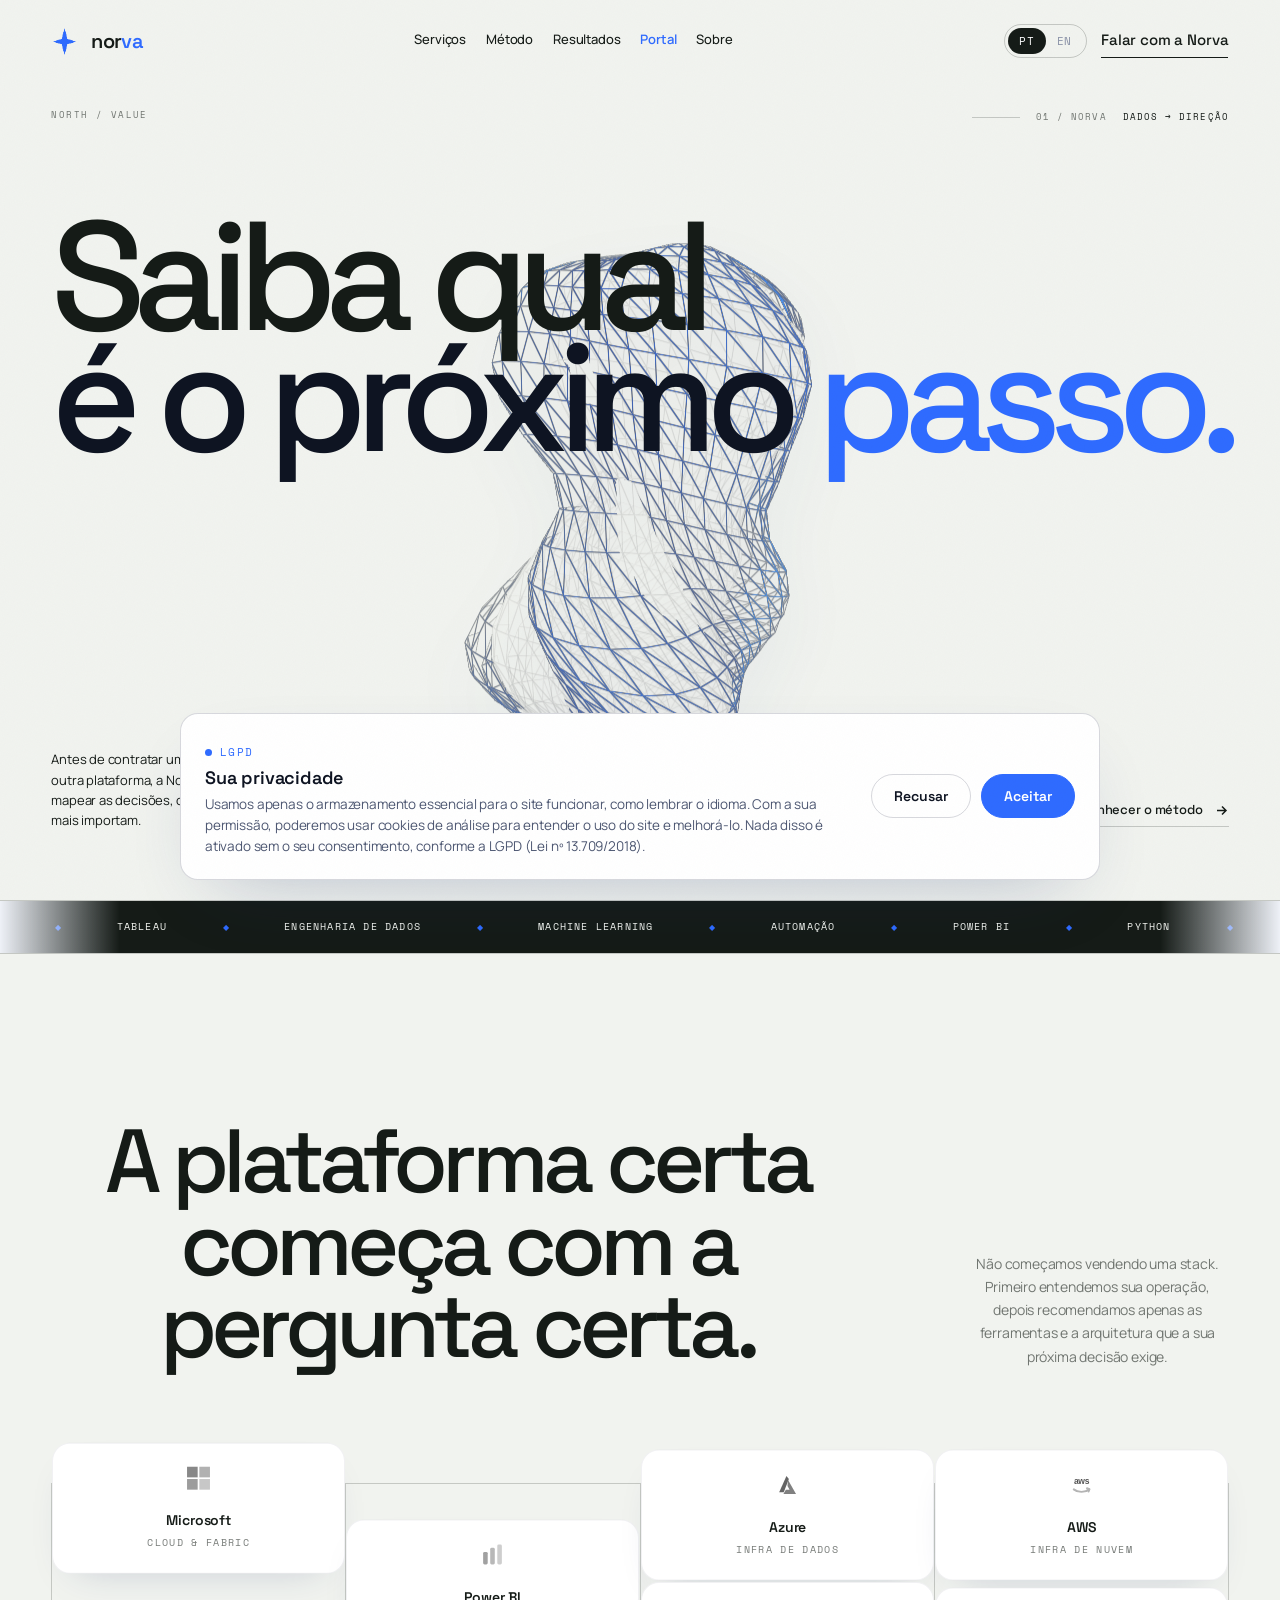
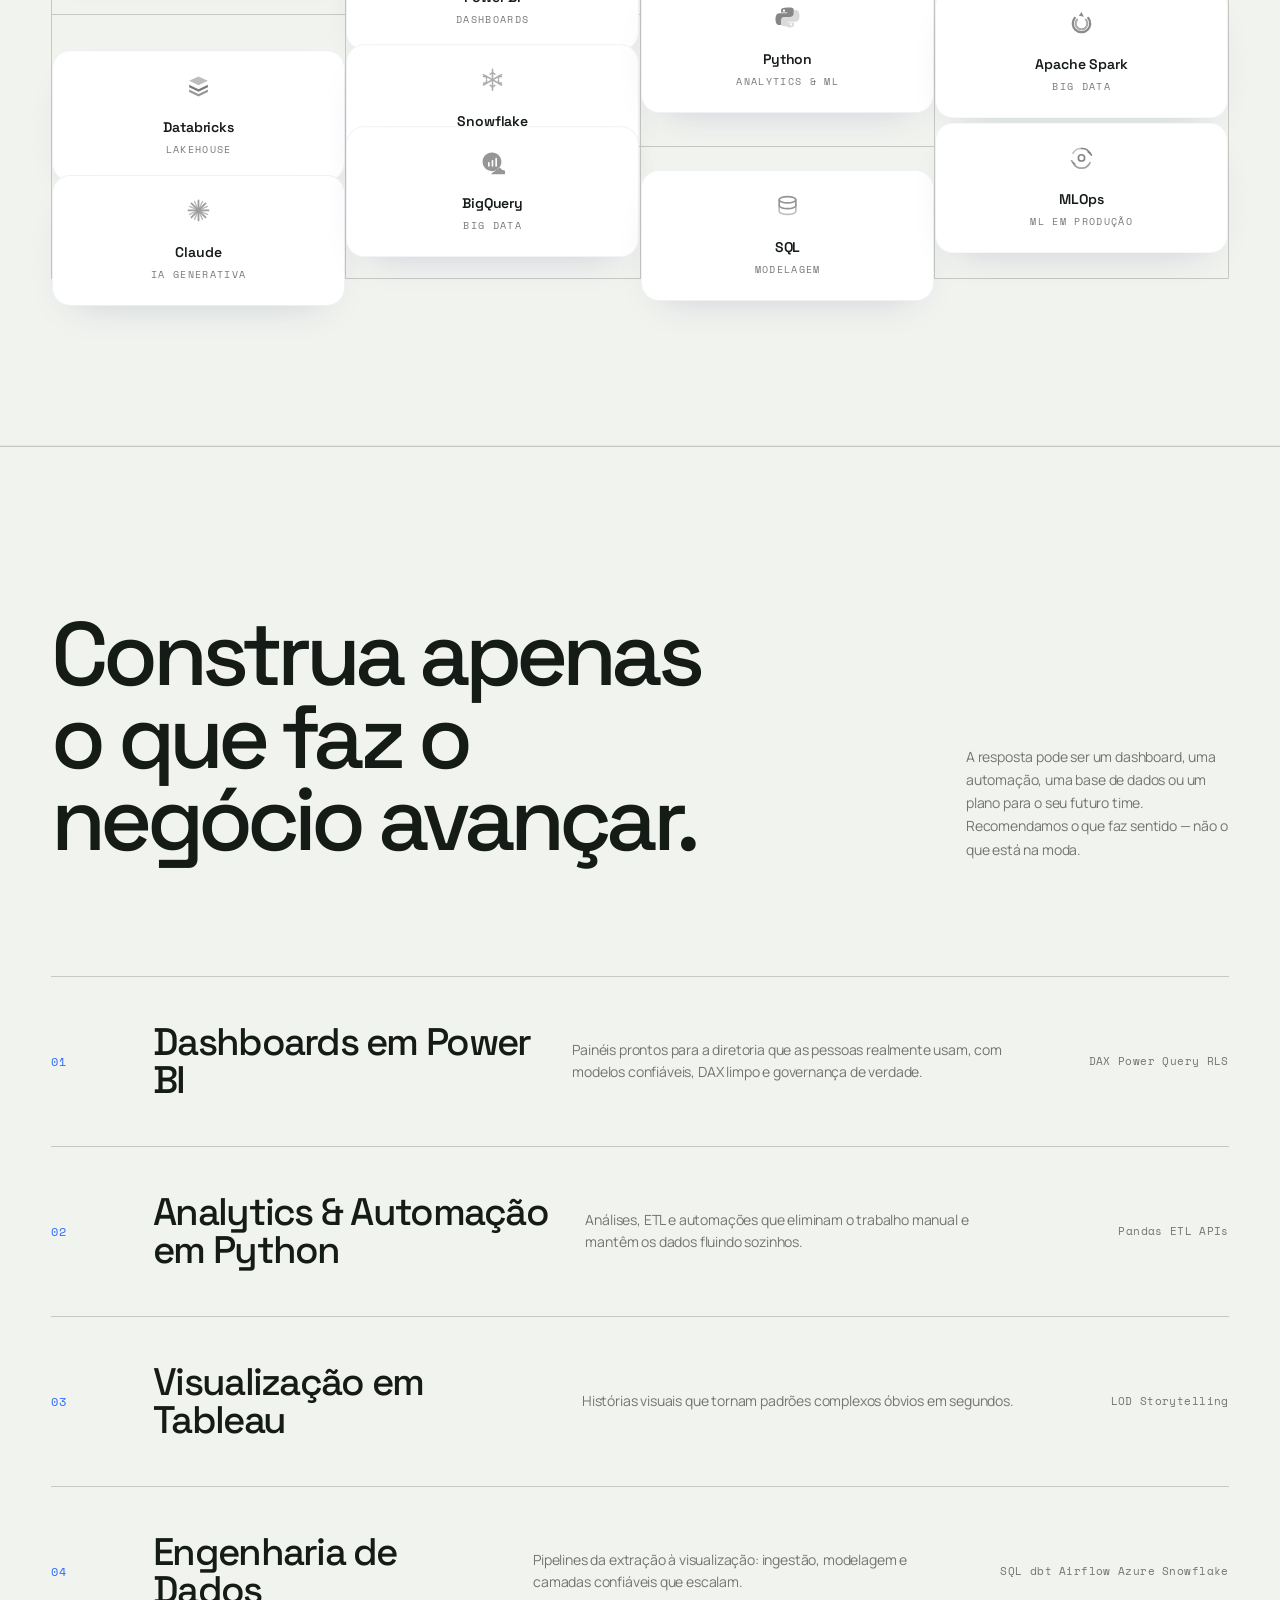
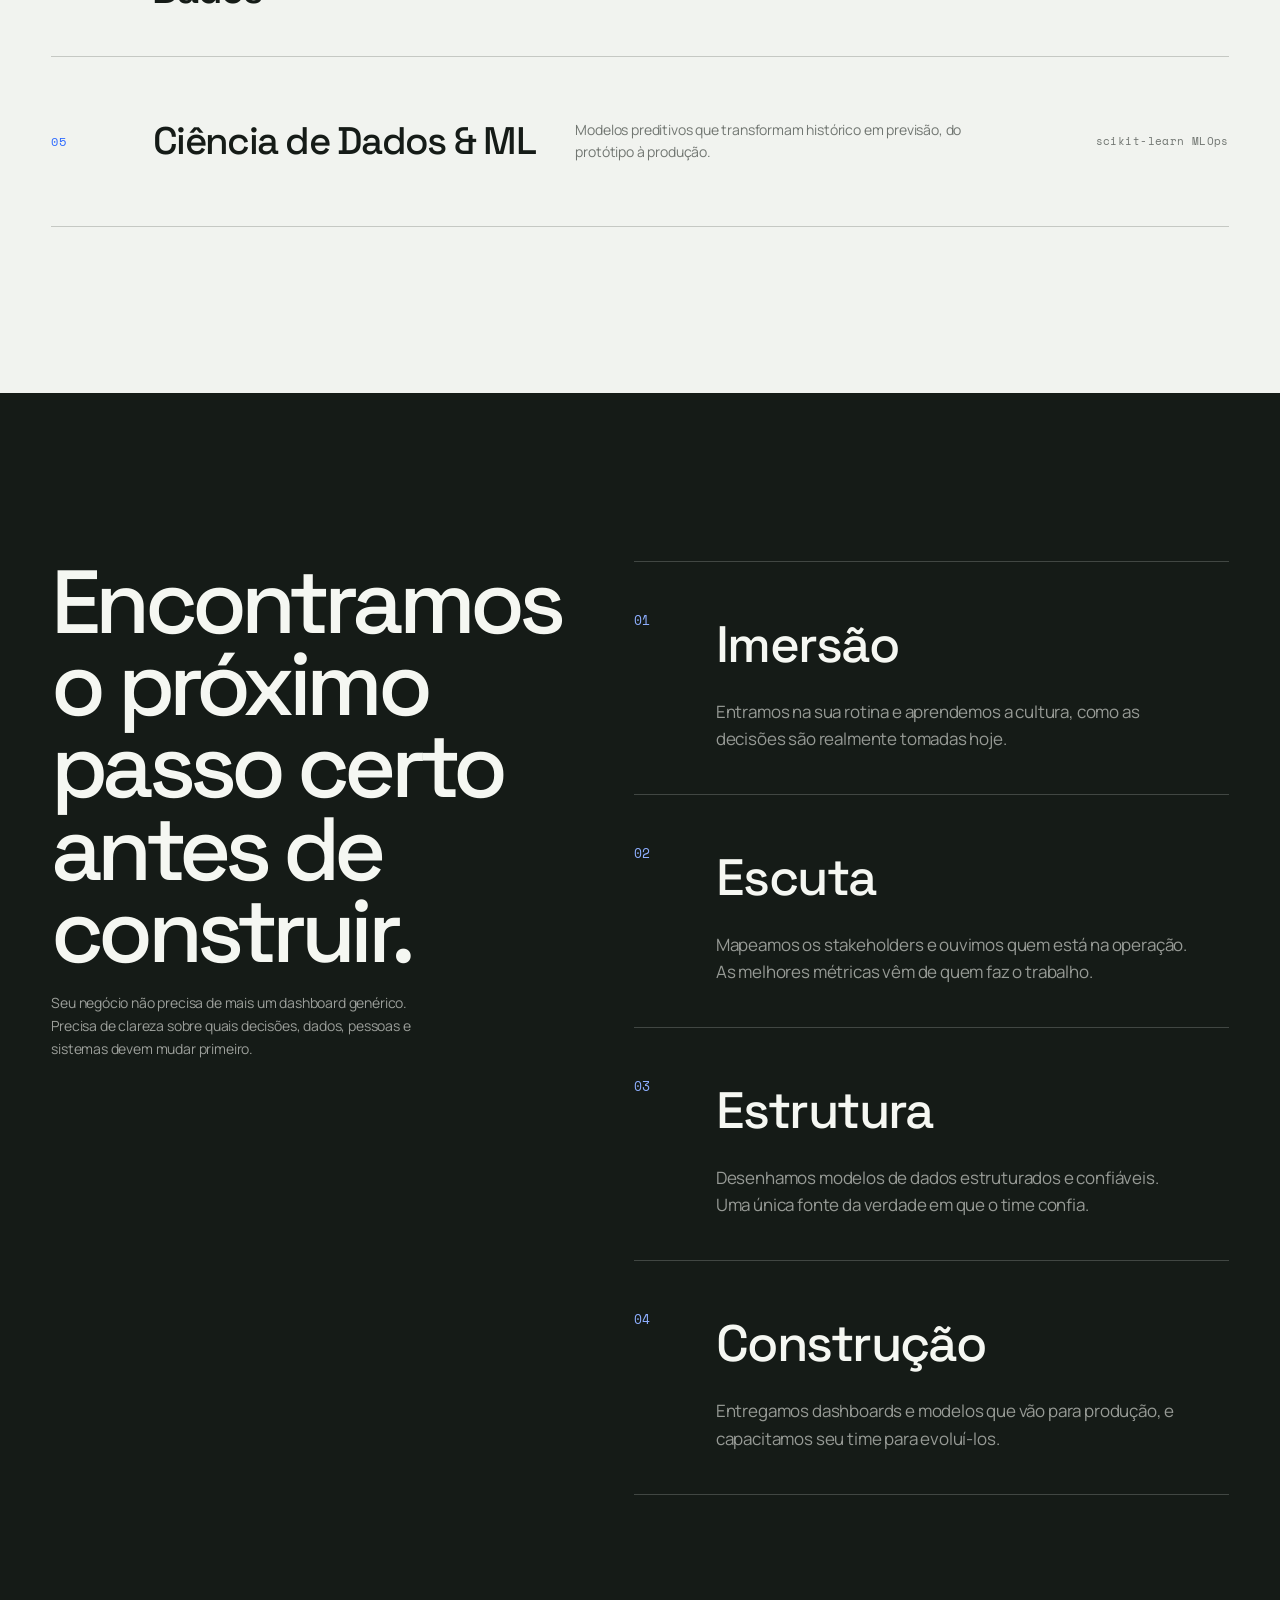
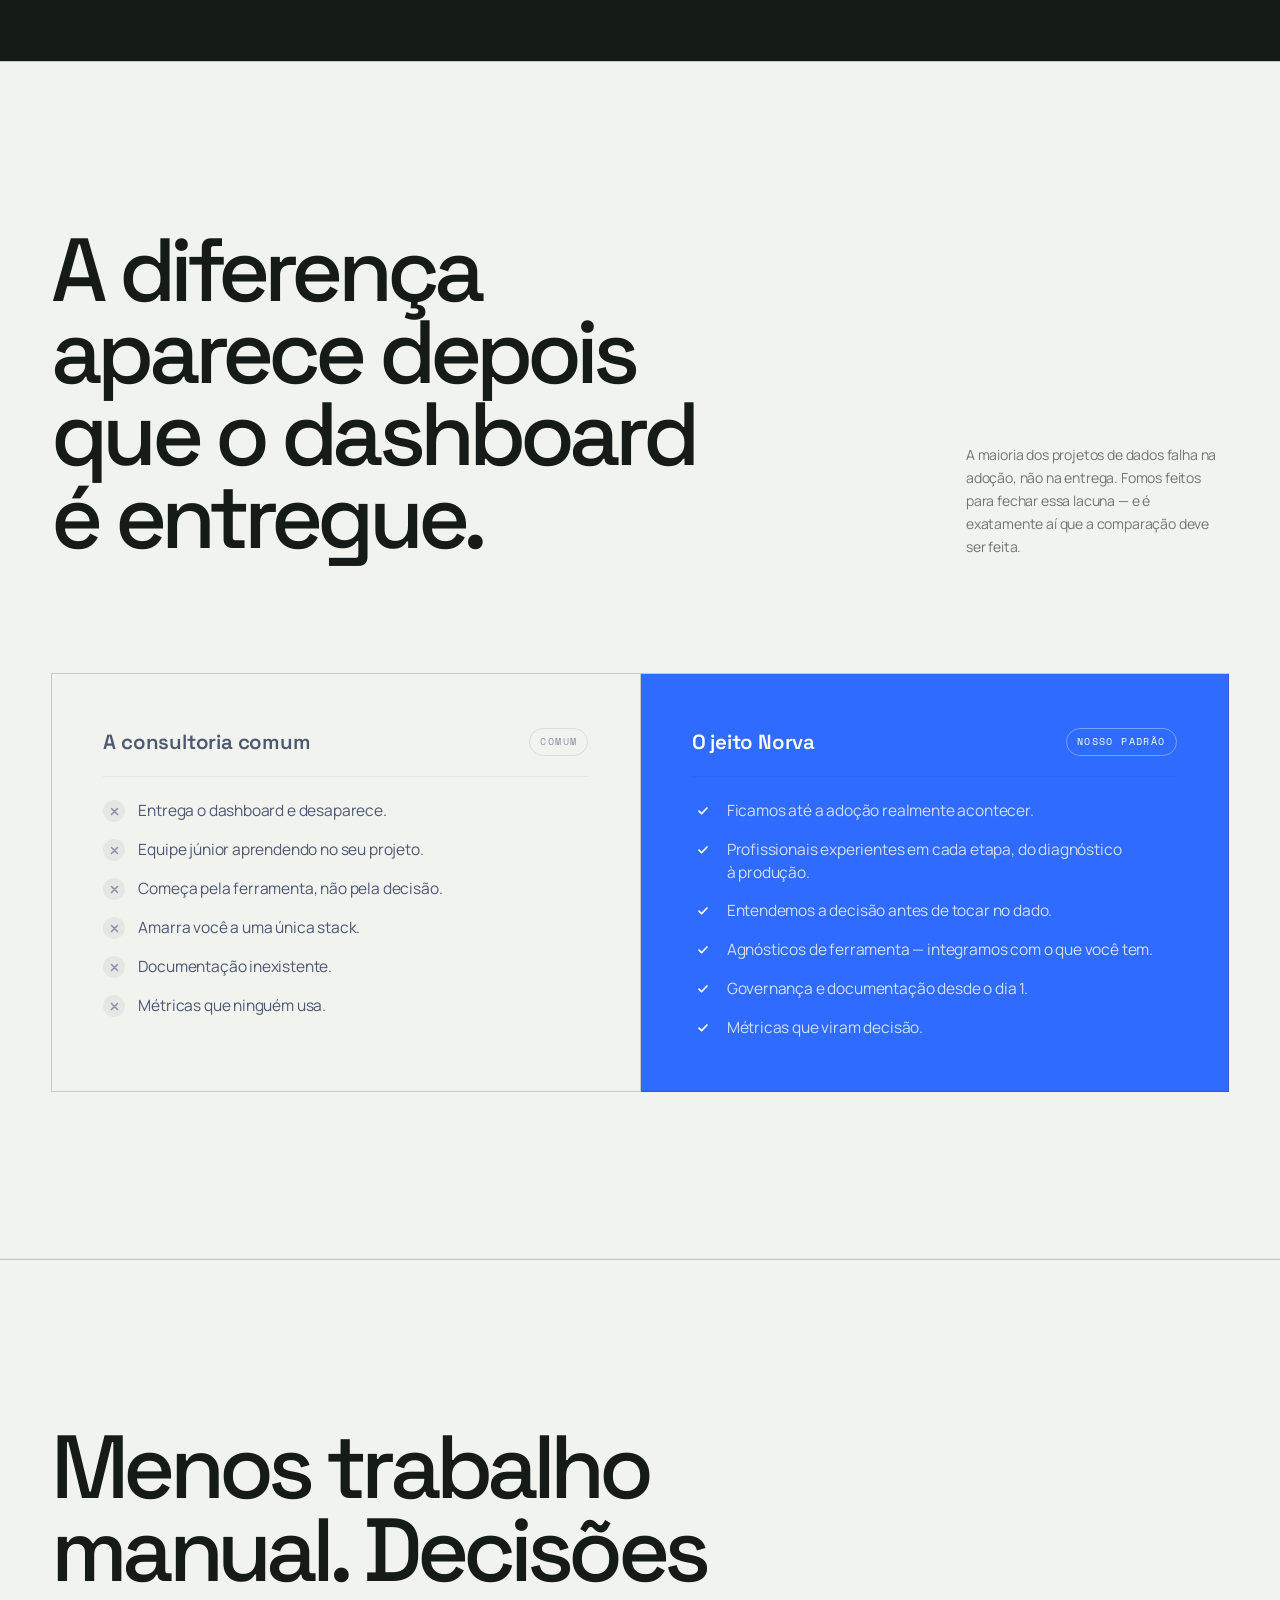
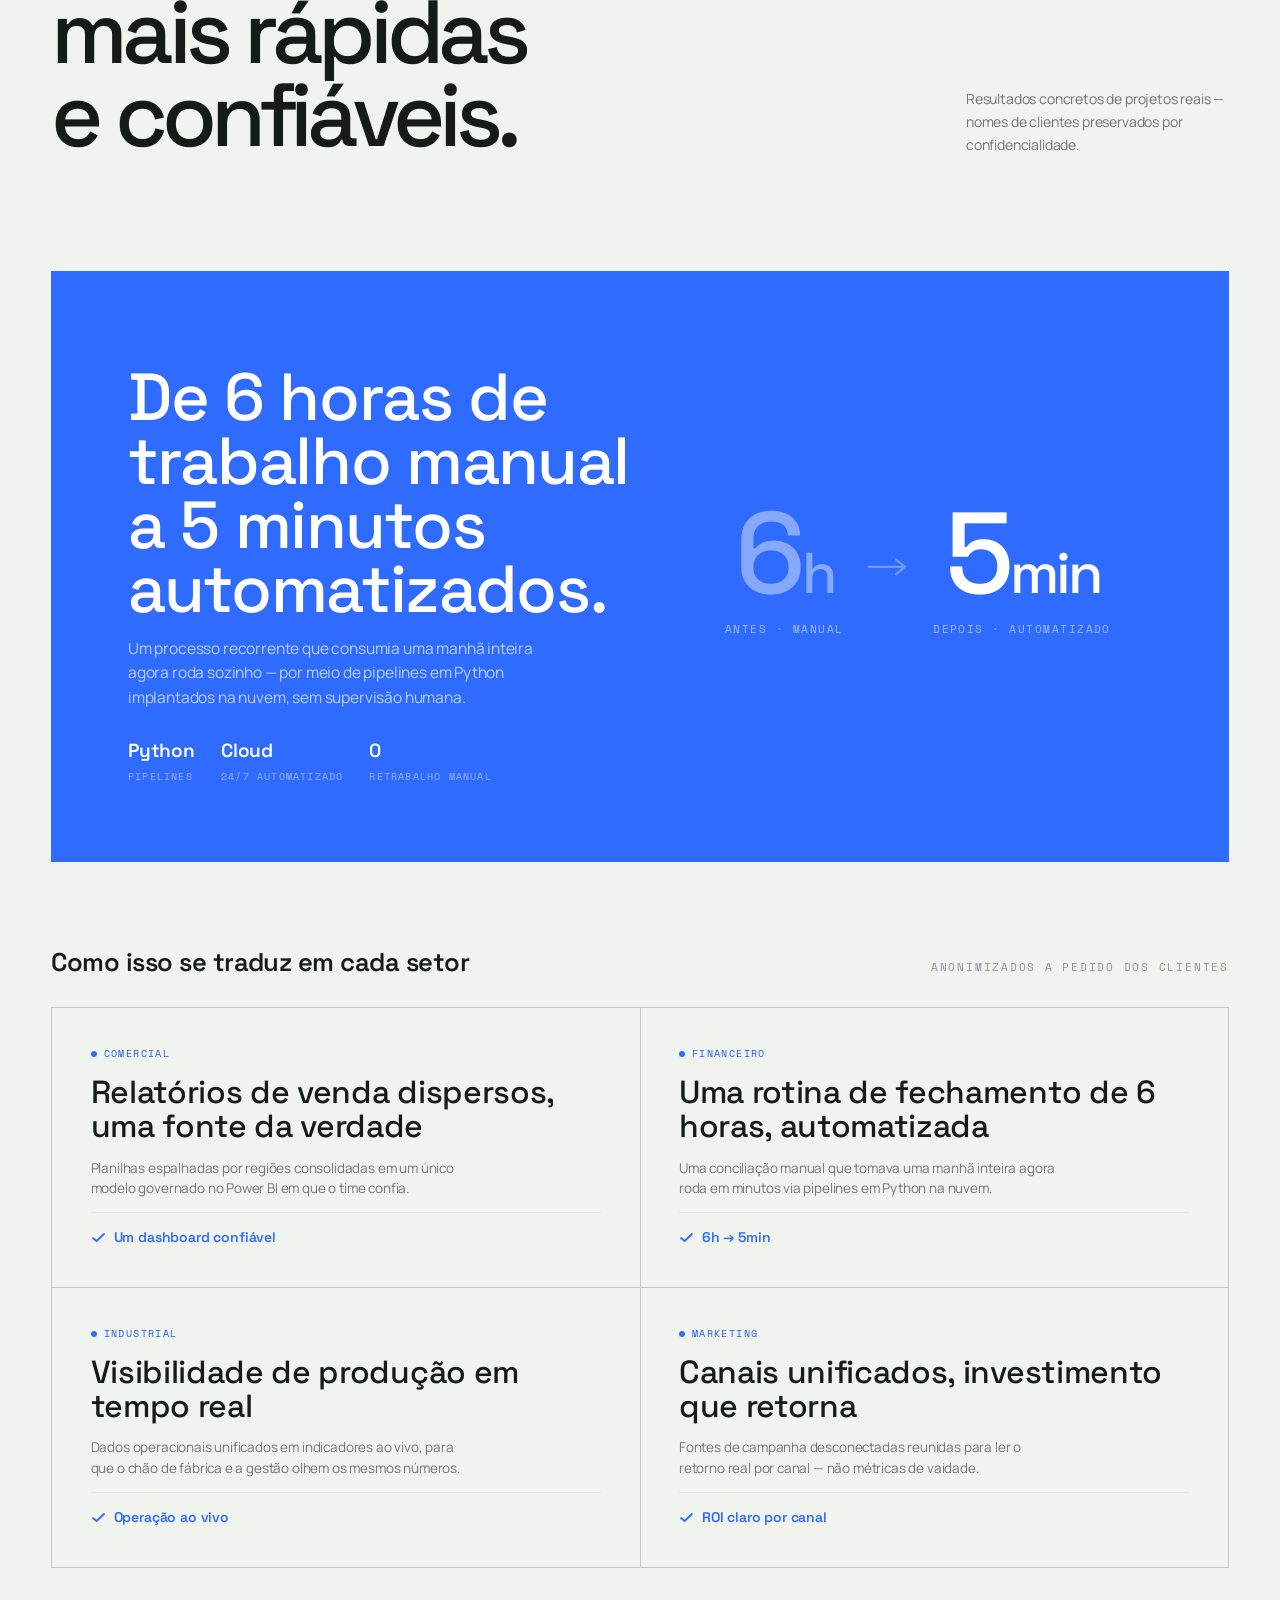
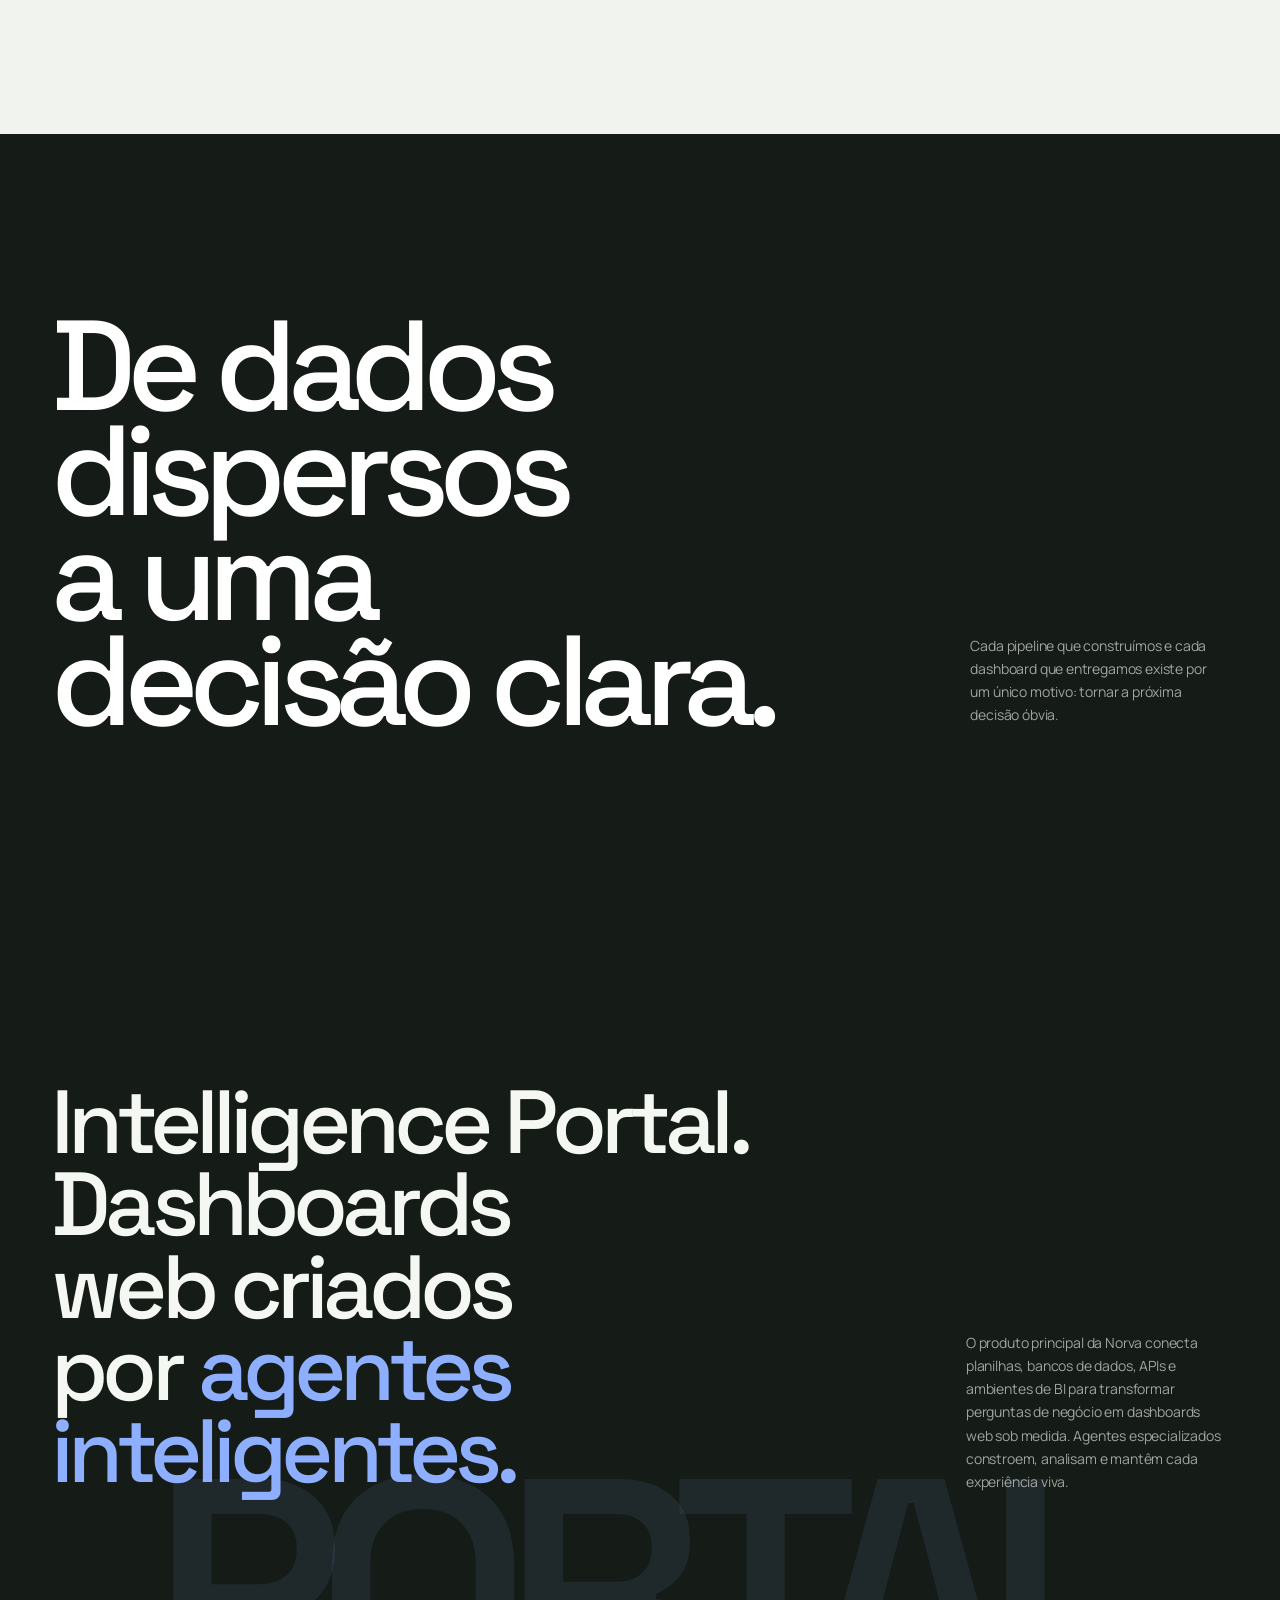
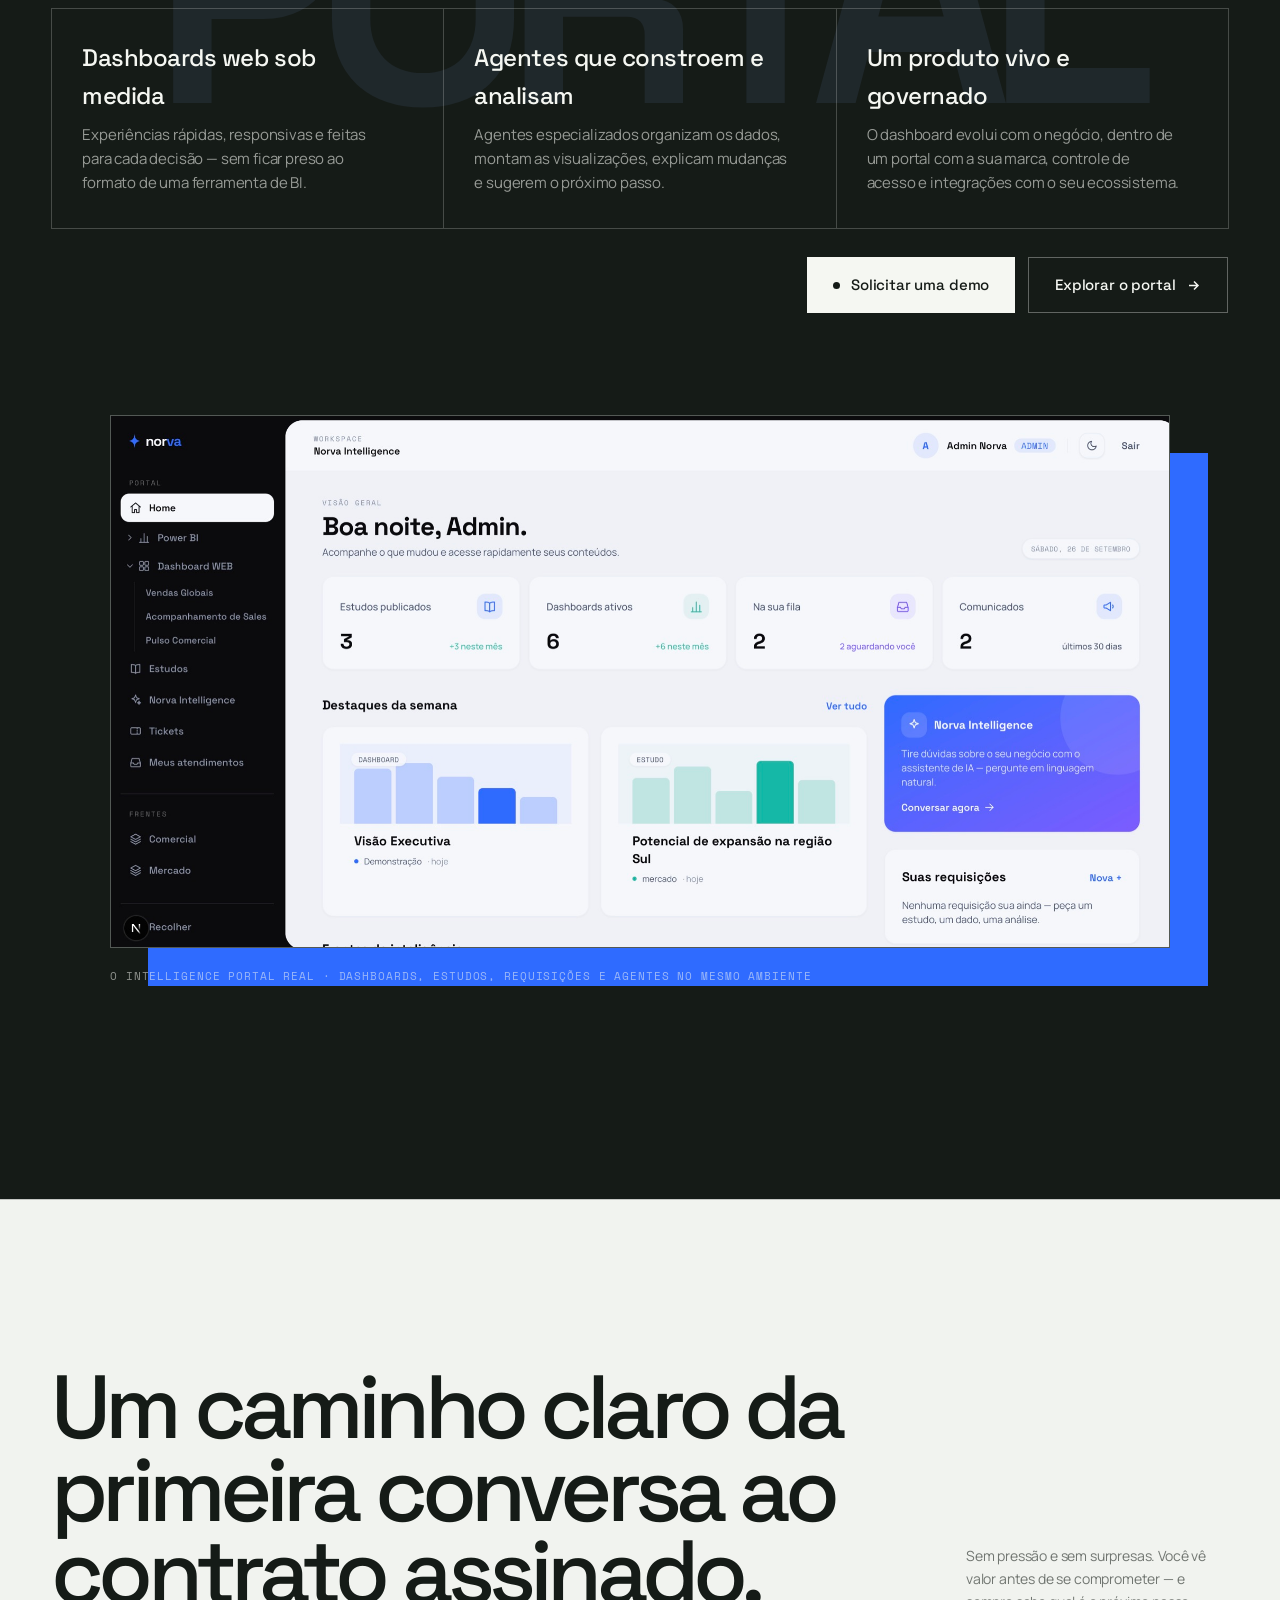
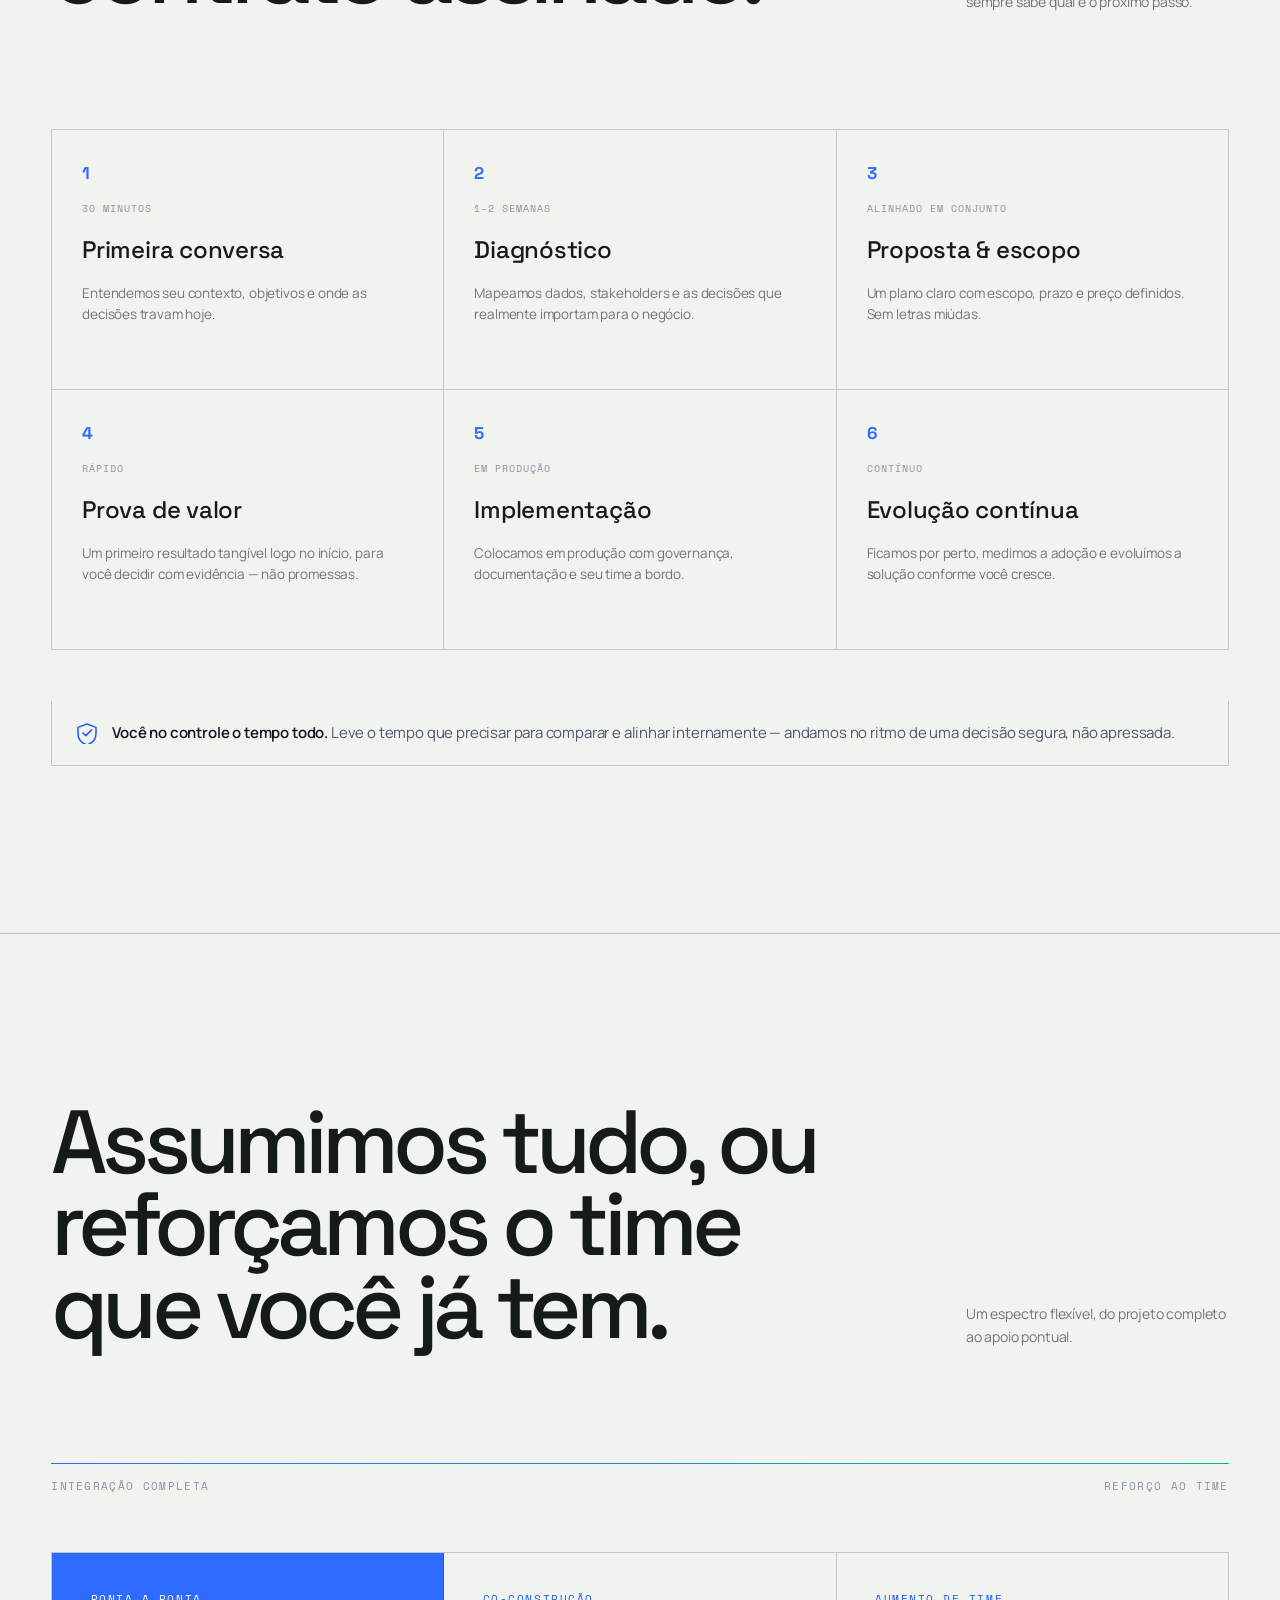
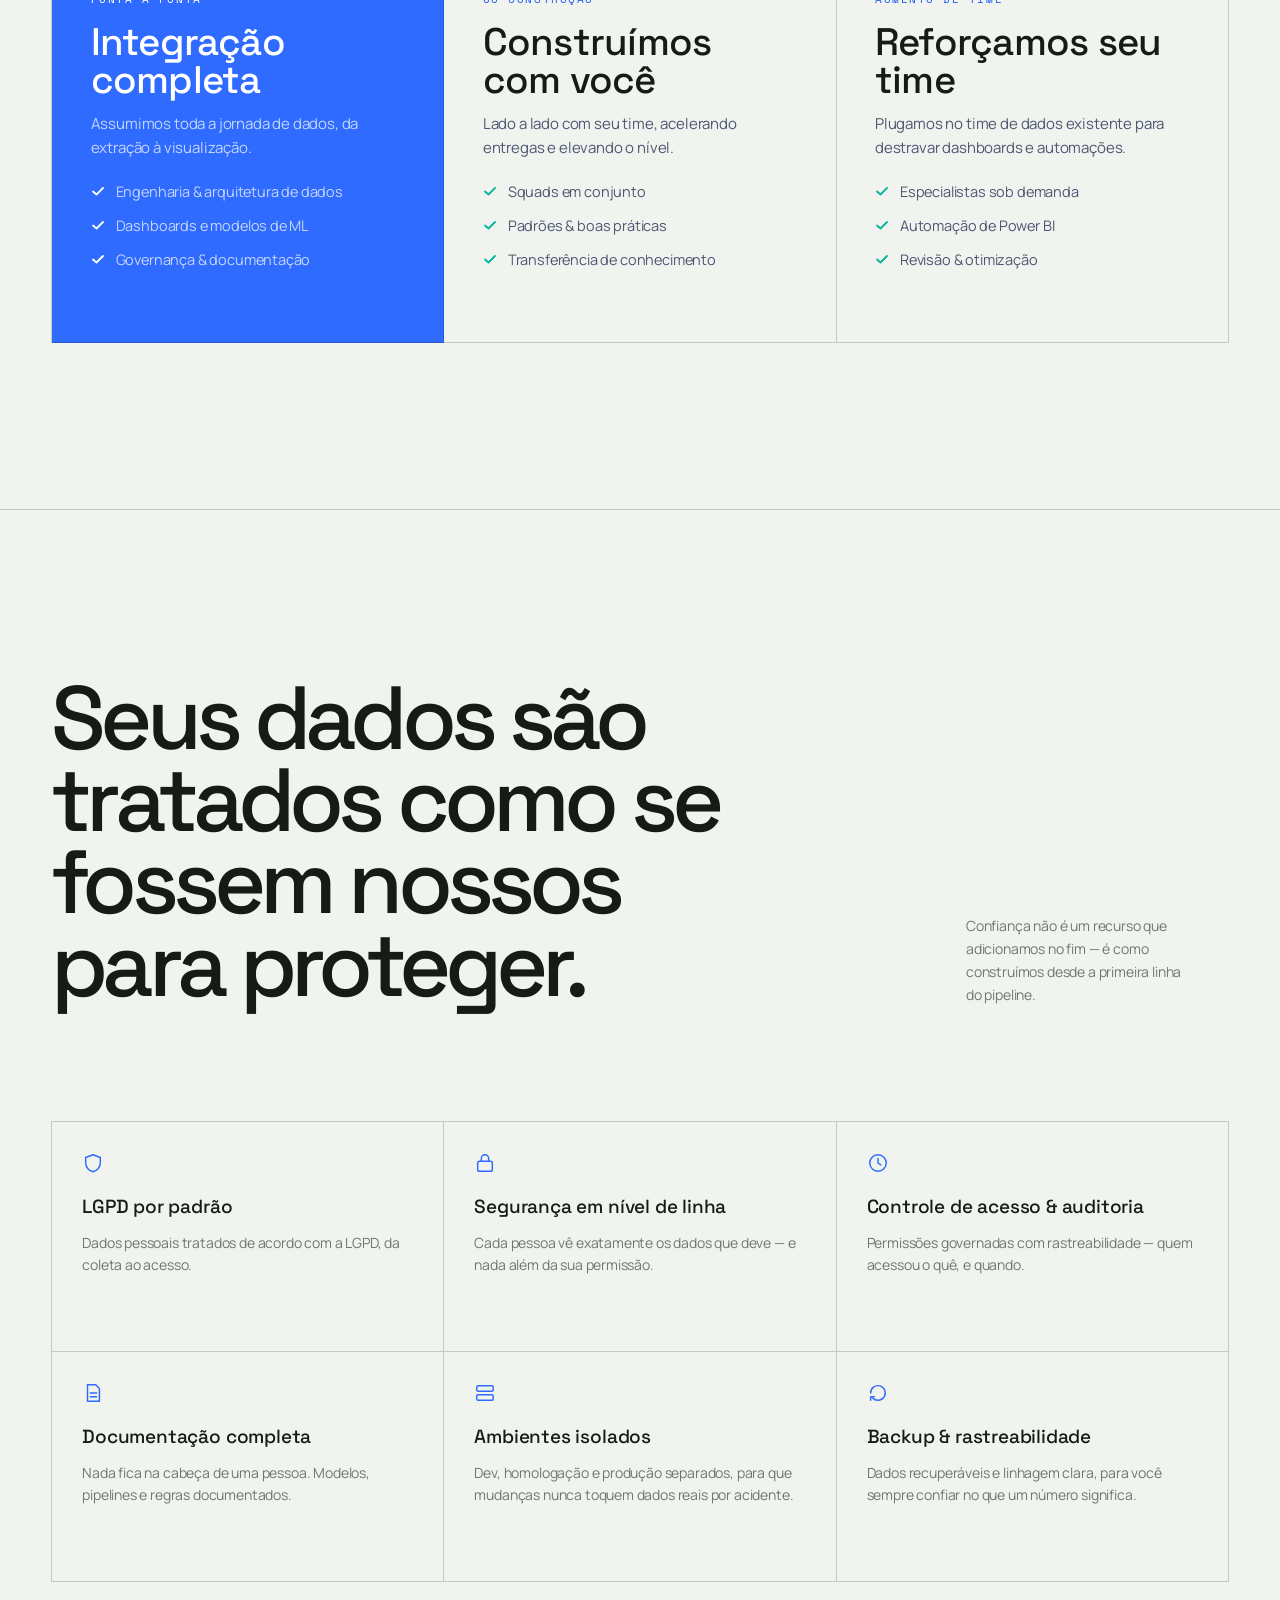
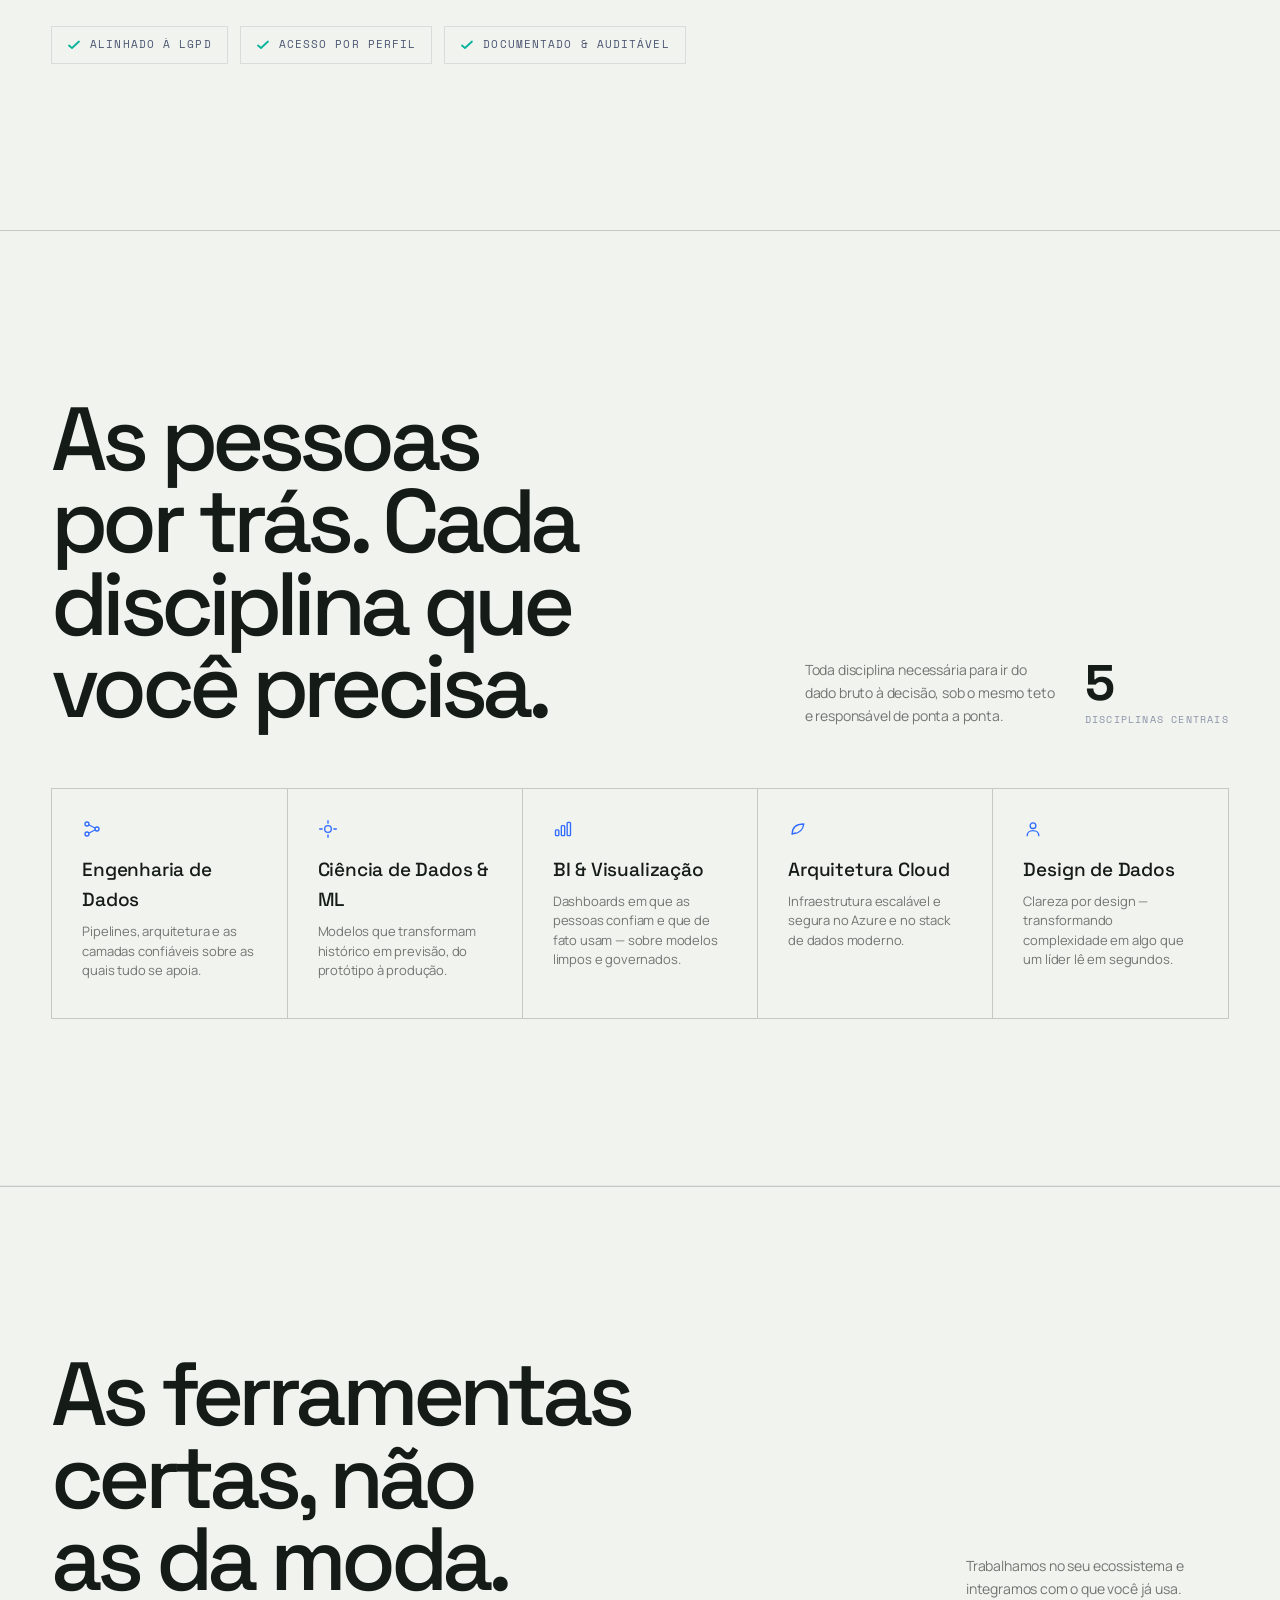
==== commit a6ffe894: "feat: aponta link do LinkedIn no rodapé para a página da Norva O que: o link "LinkedIn" da coluna Co" ====
--- a/index.html
+++ b/index.html
@@ -1091,7 +1091,7 @@
         <div class="footer-col">
           <h5 data-i18n="footer.c3">Conecte-se</h5>
           <a href="mailto:hello@norva.cloud">hello@norva.cloud</a>
-          <a href="#">LinkedIn</a>
+          <a href="https://www.linkedin.com/company/norvadata" target="_blank" rel="noopener noreferrer">LinkedIn</a>
         </div>
       </div>
     </div>
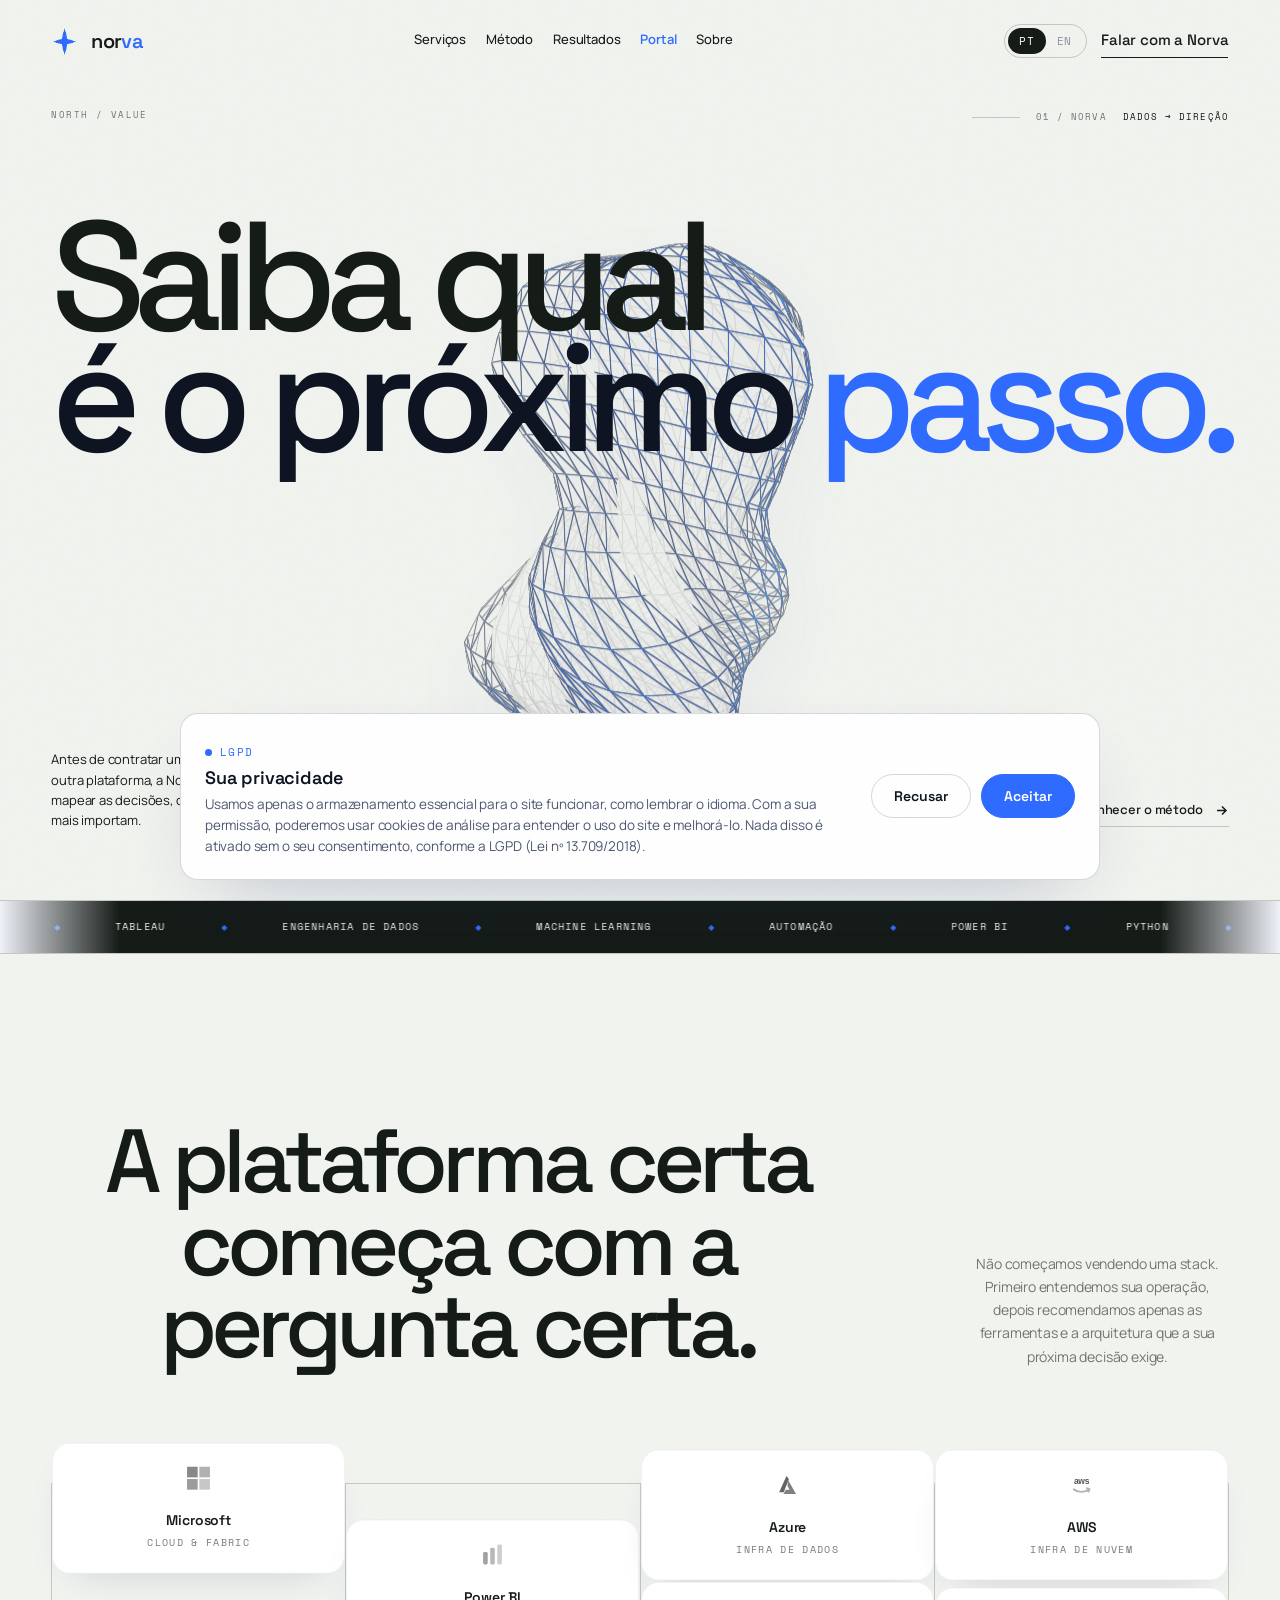
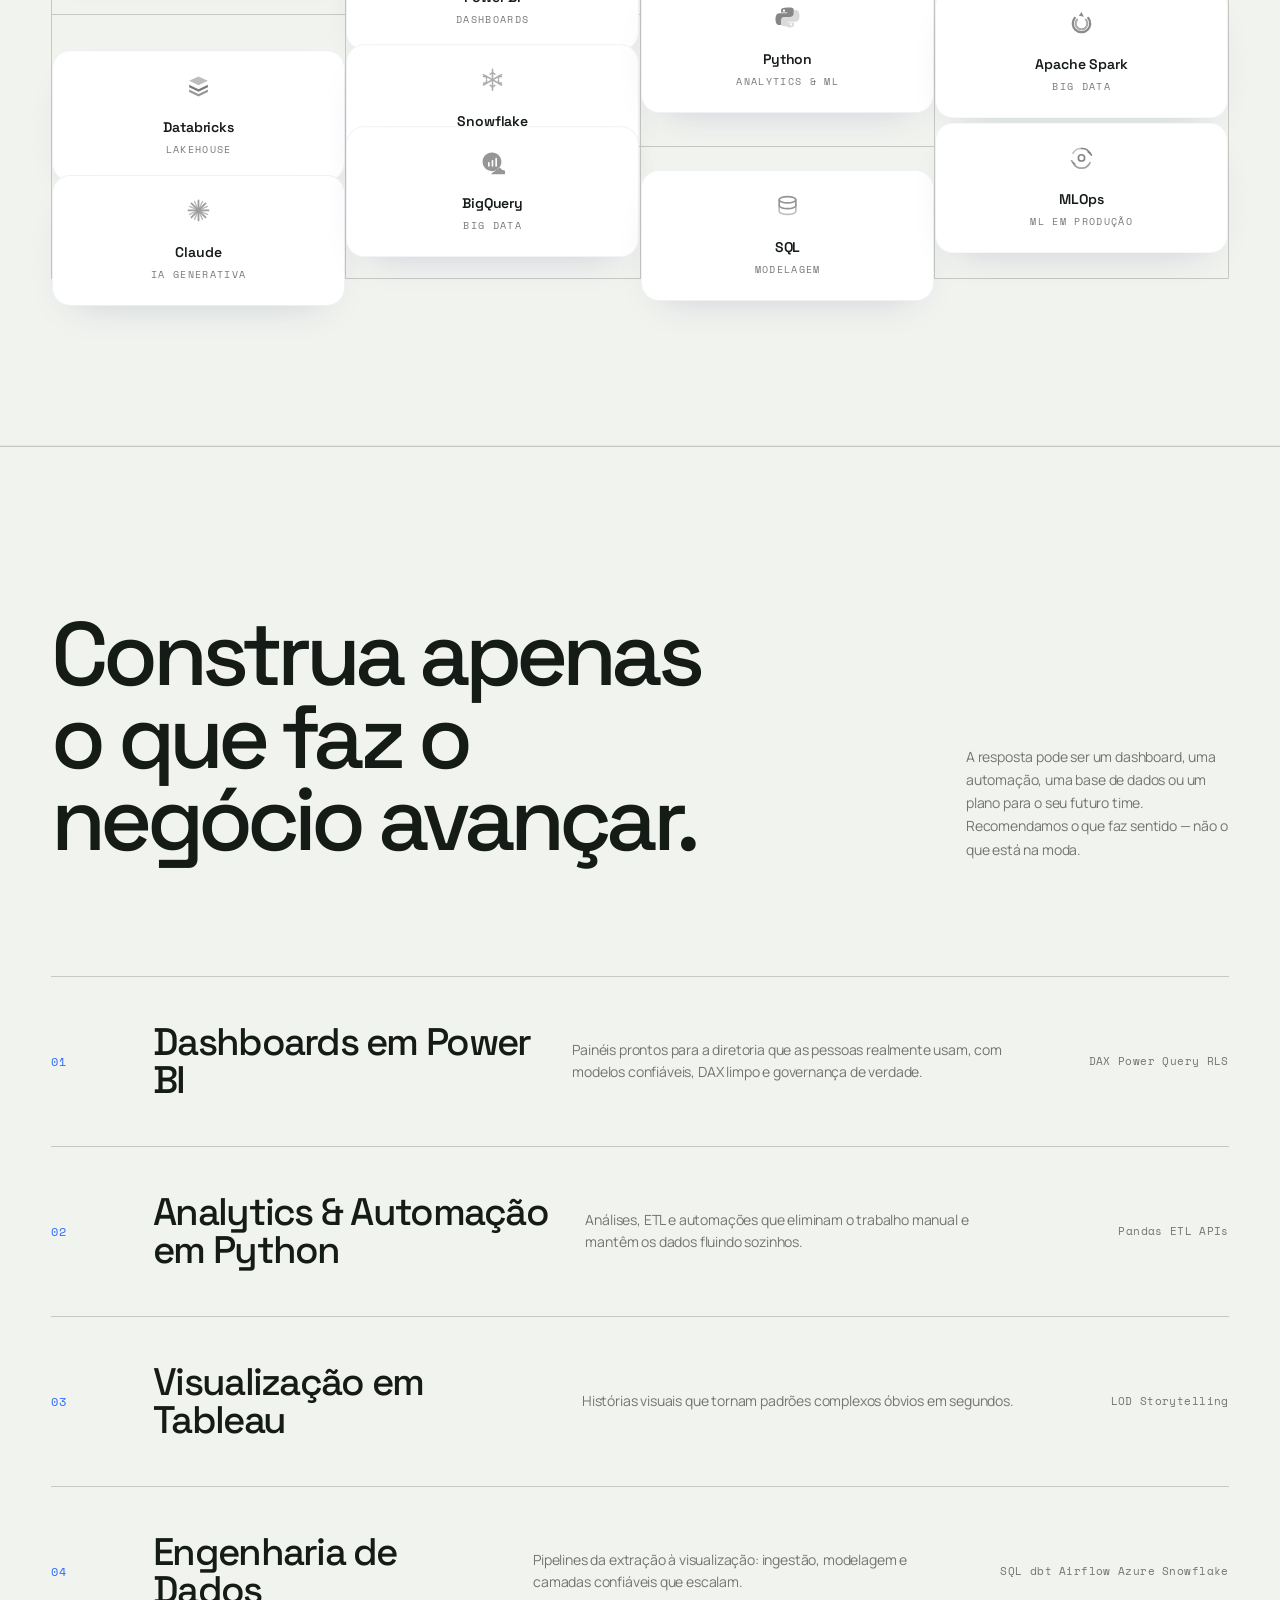
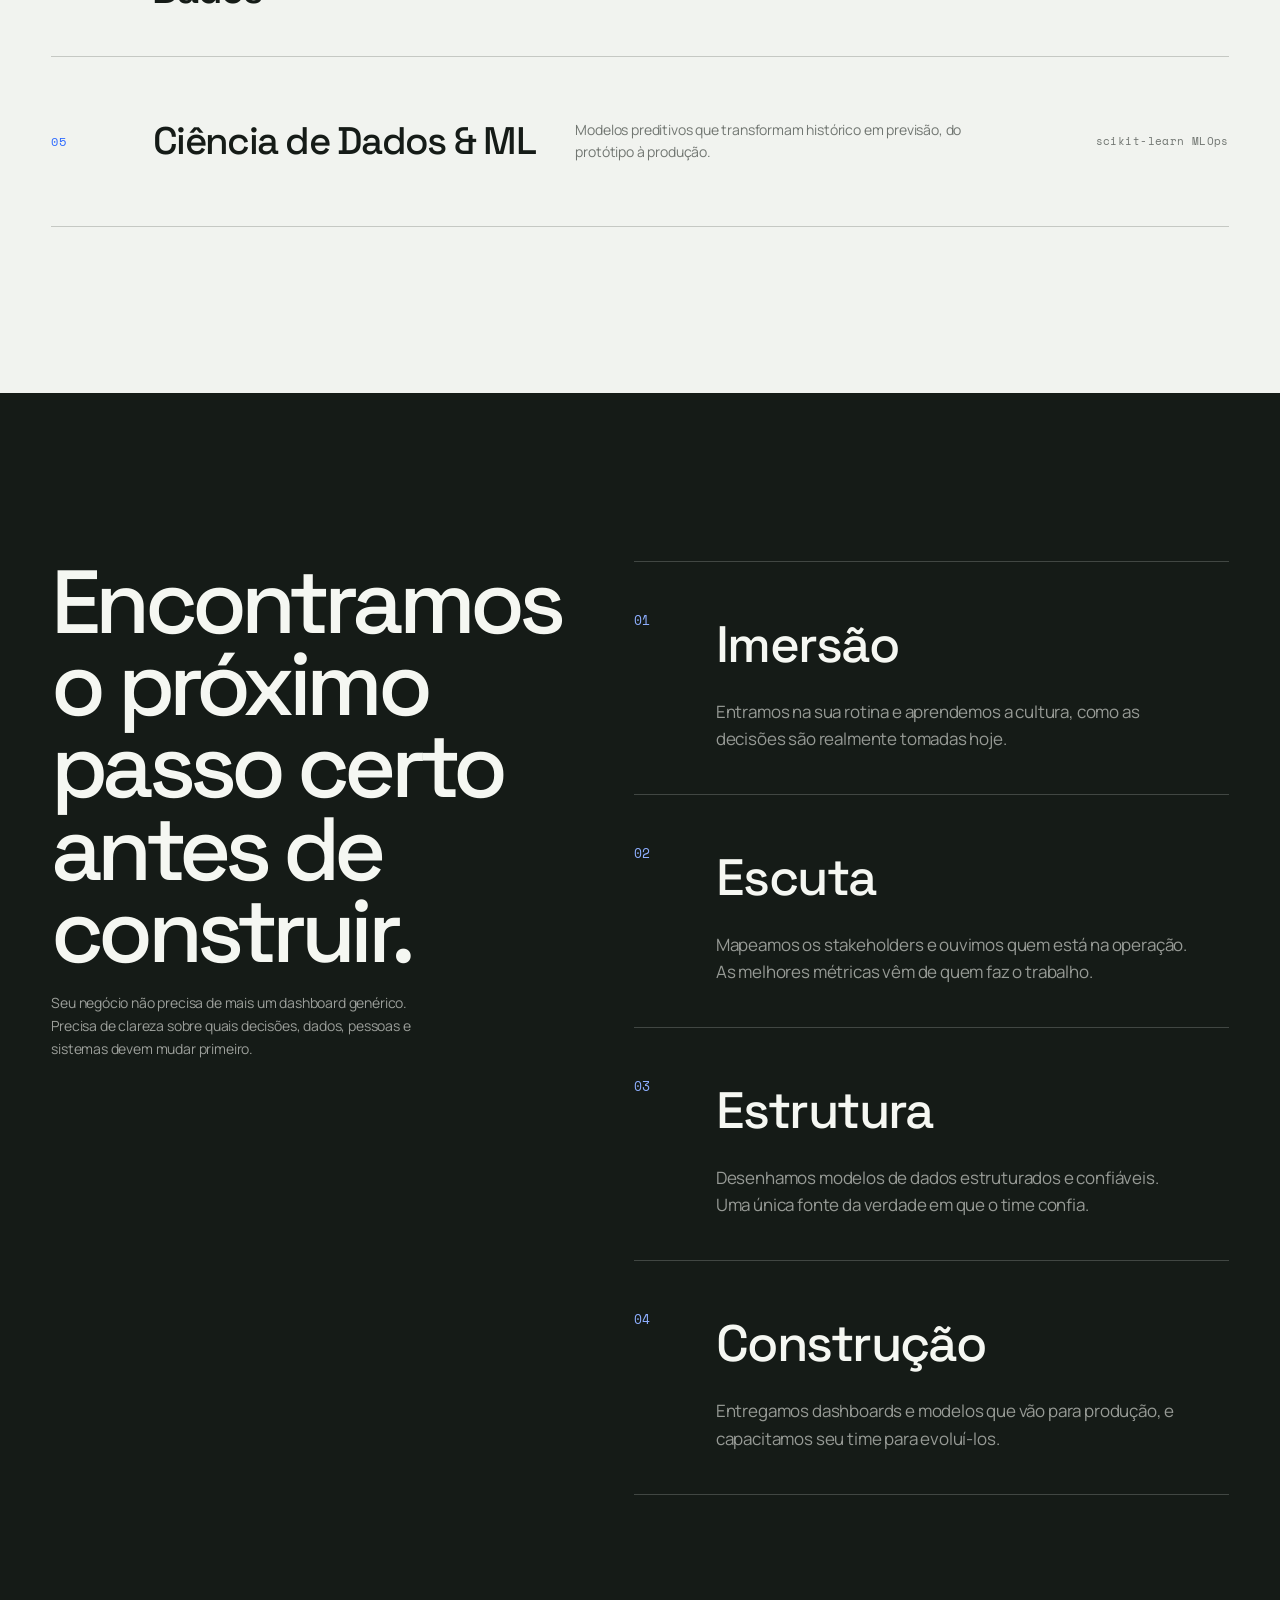
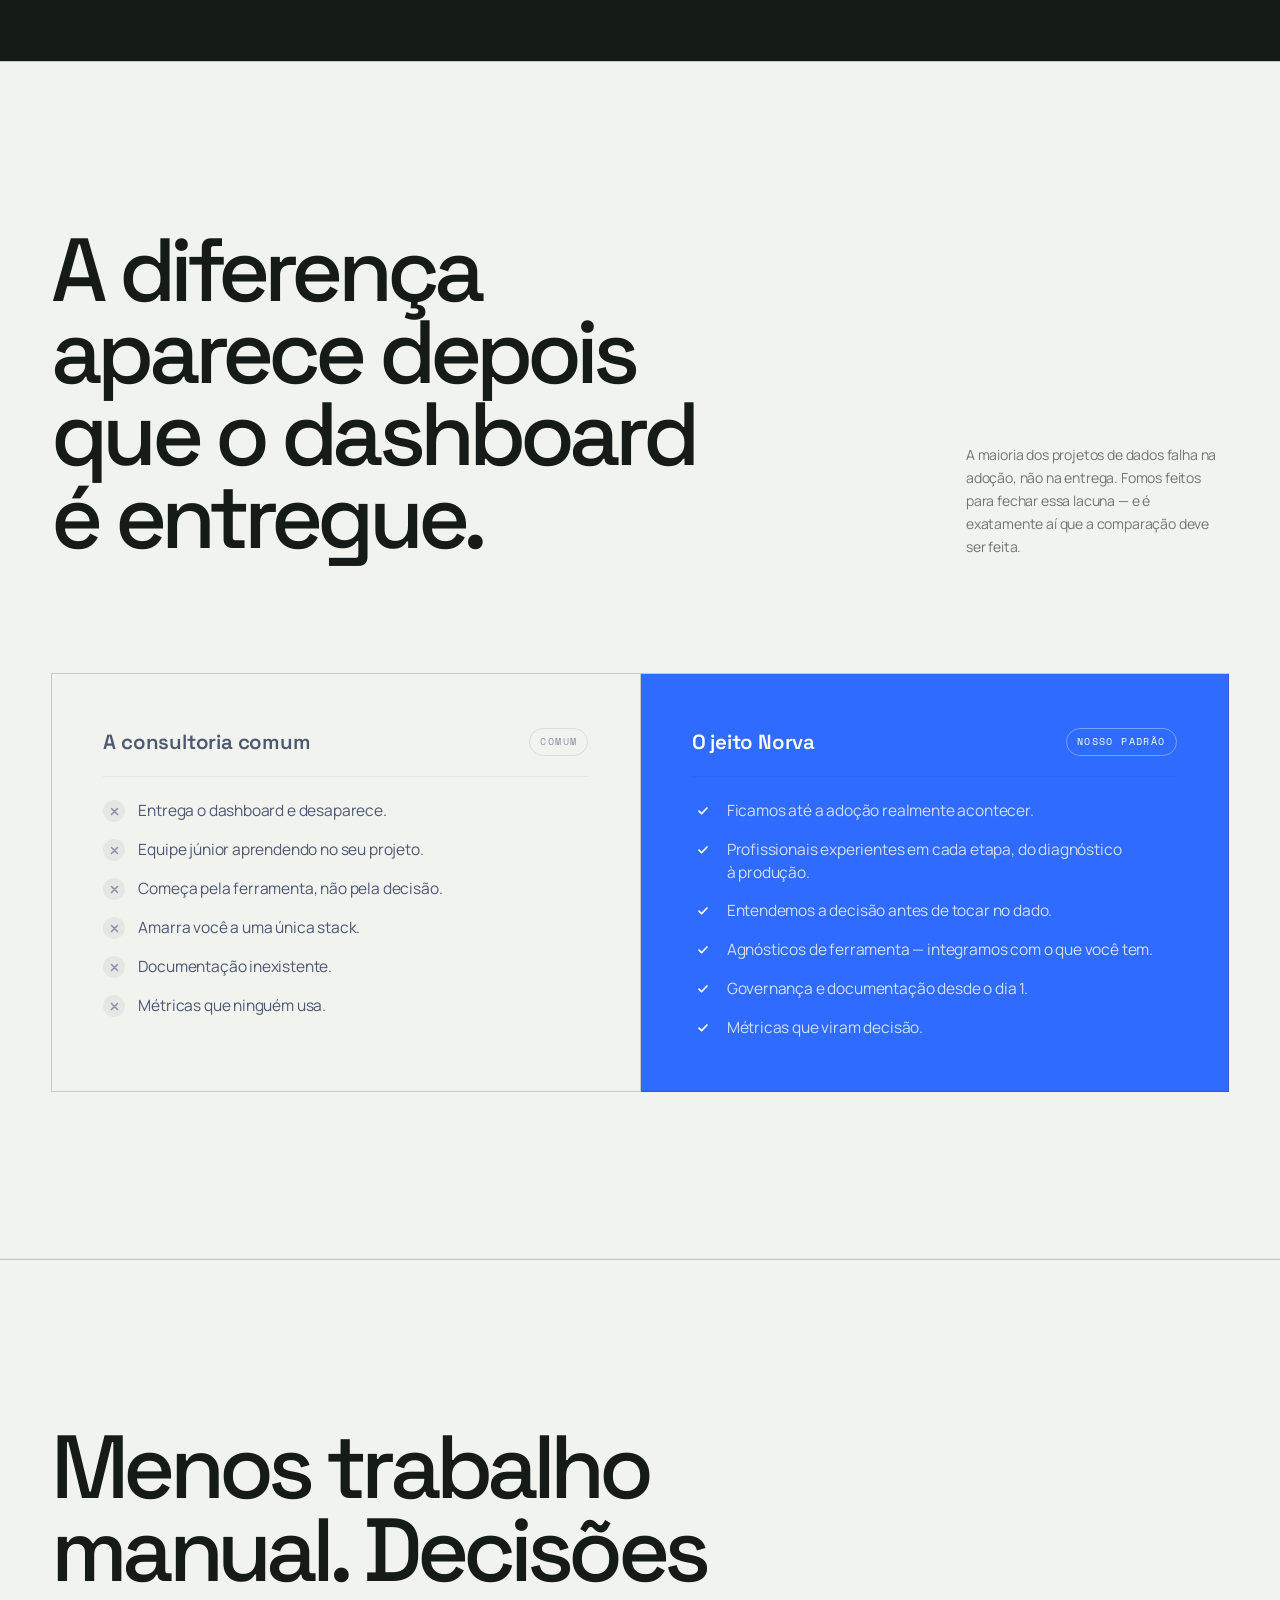
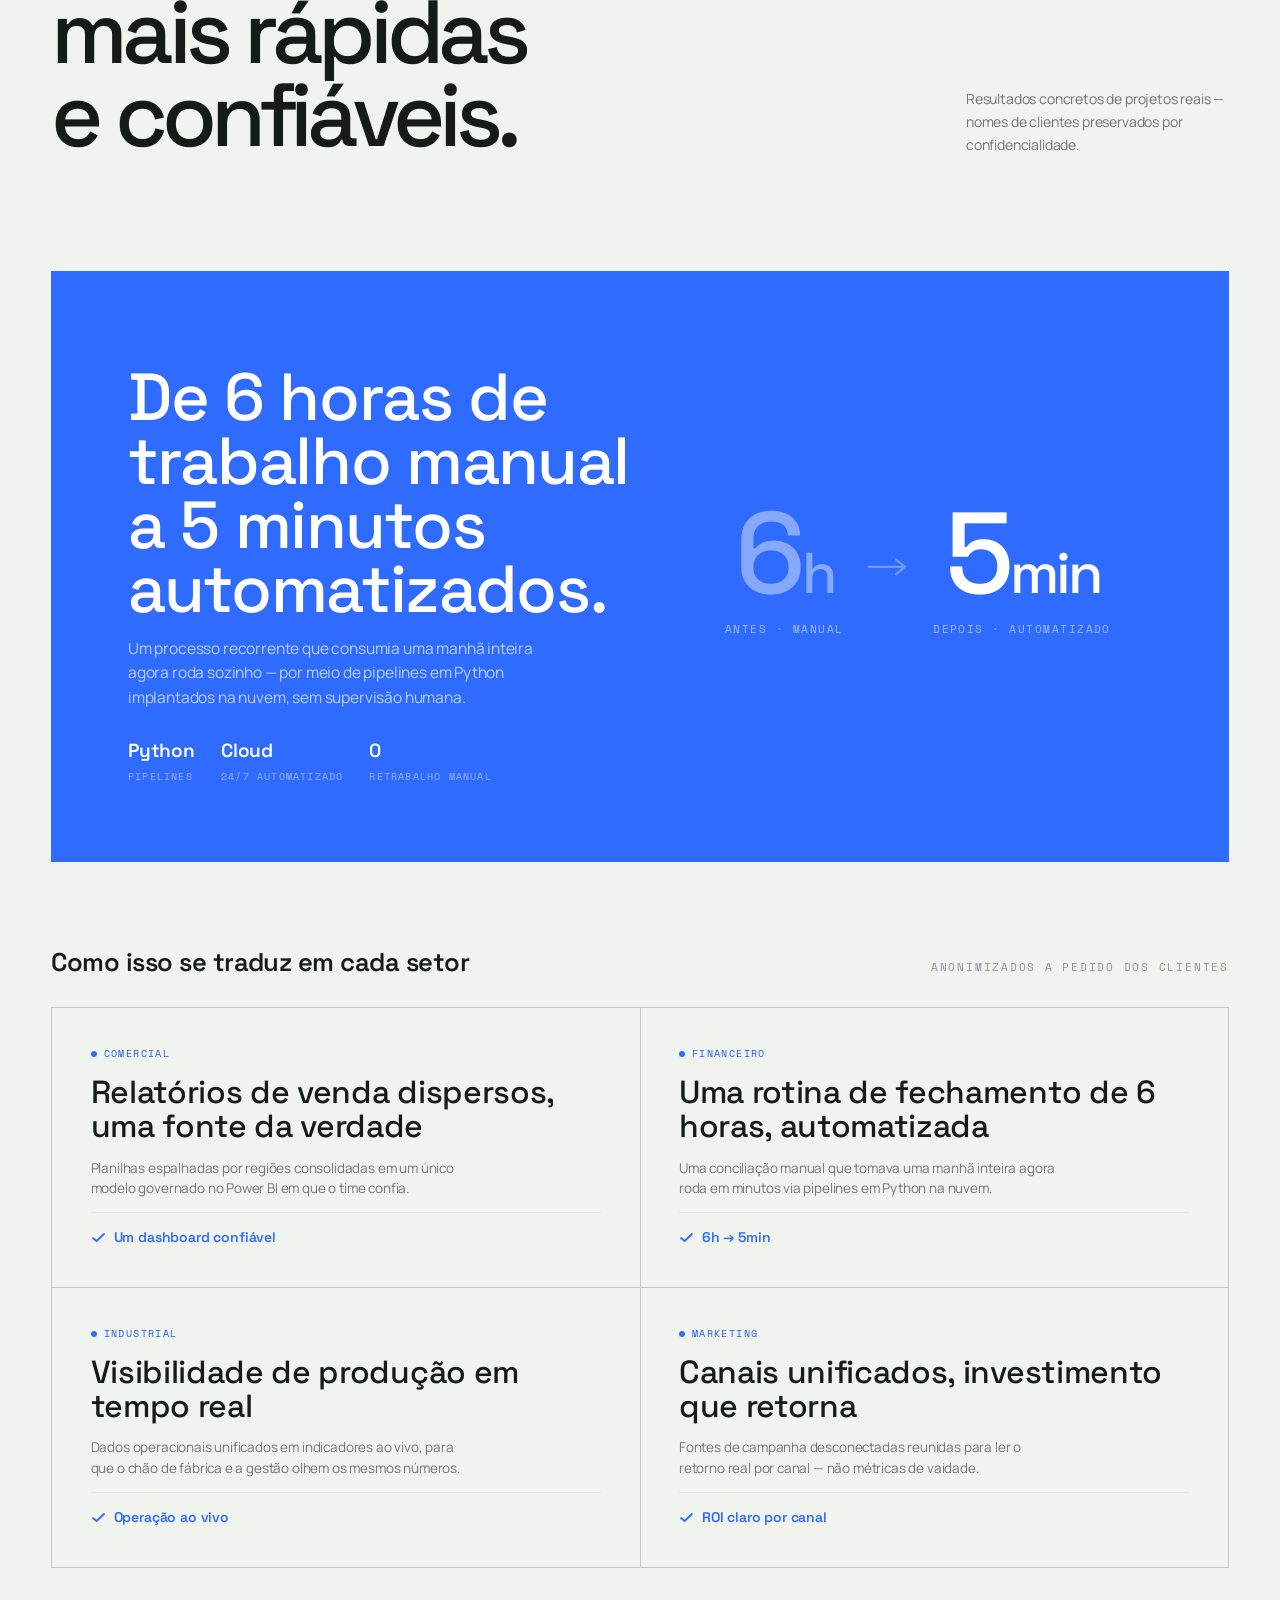
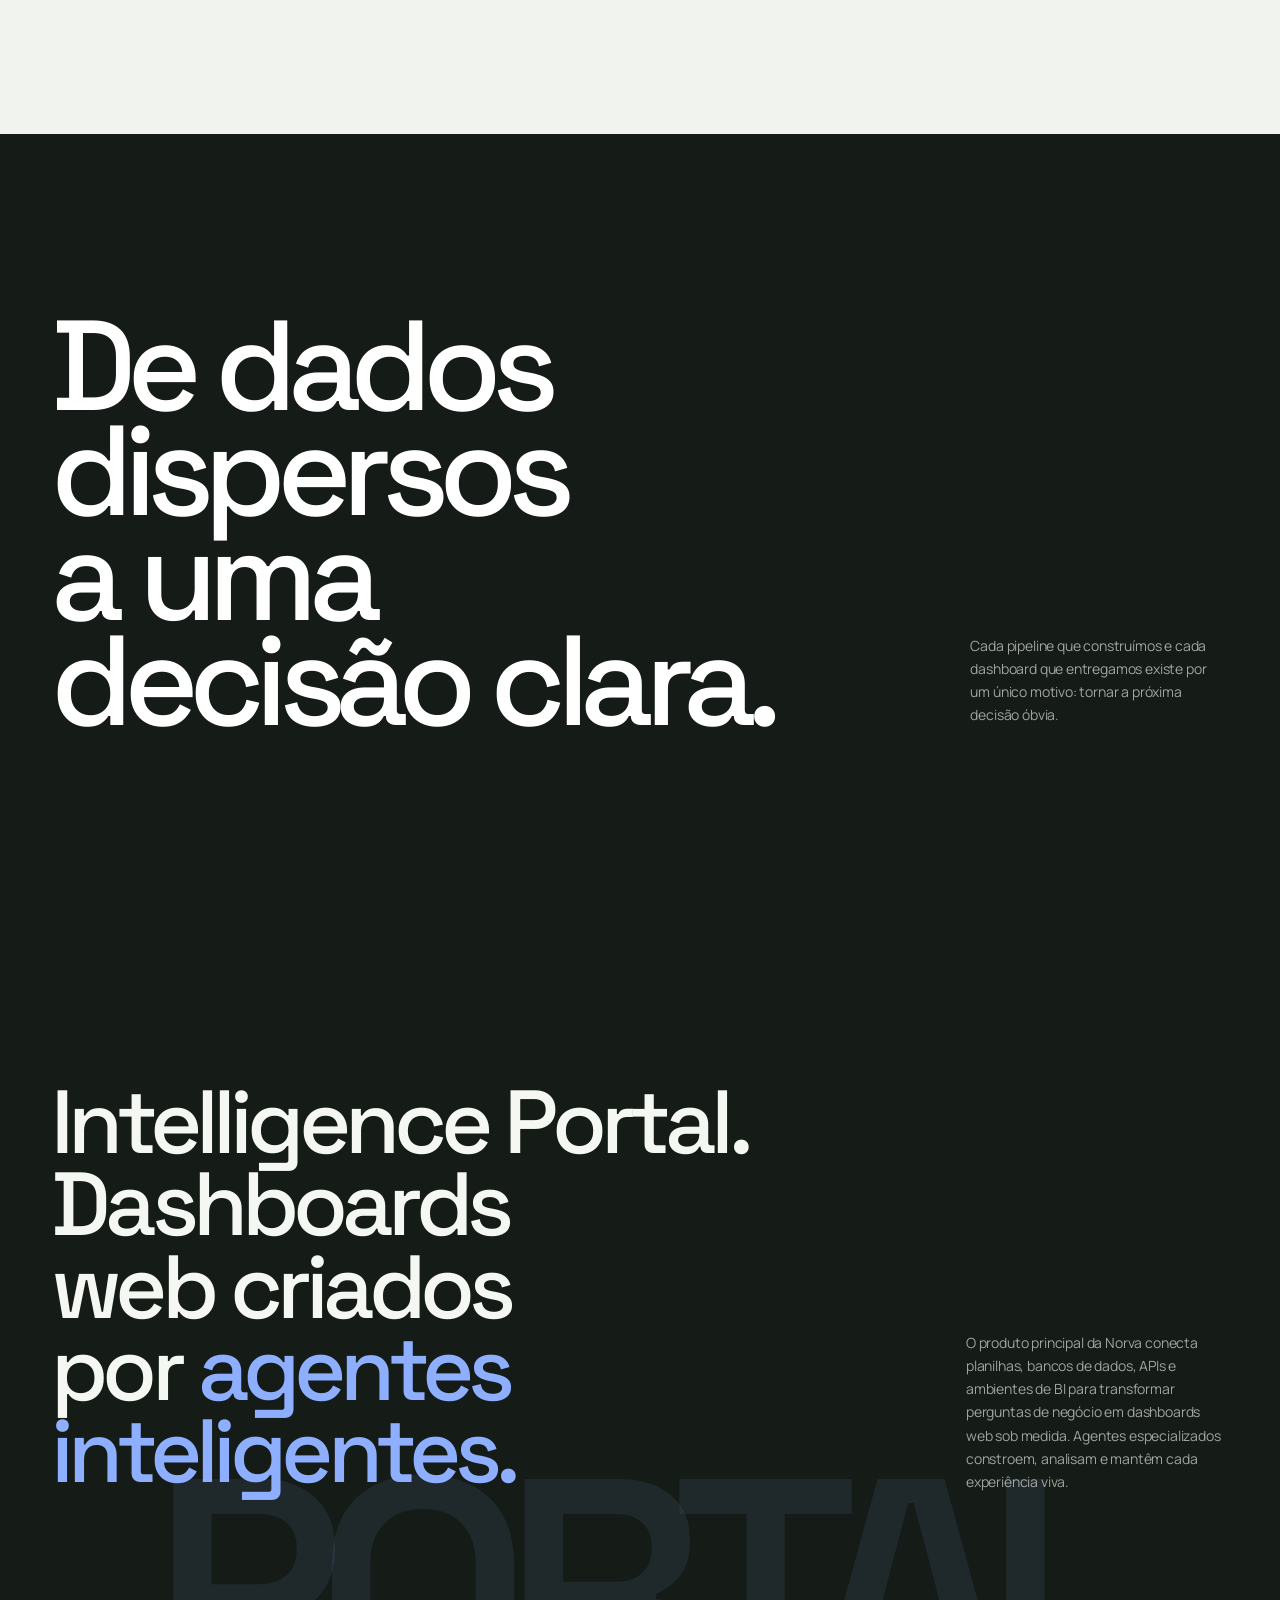
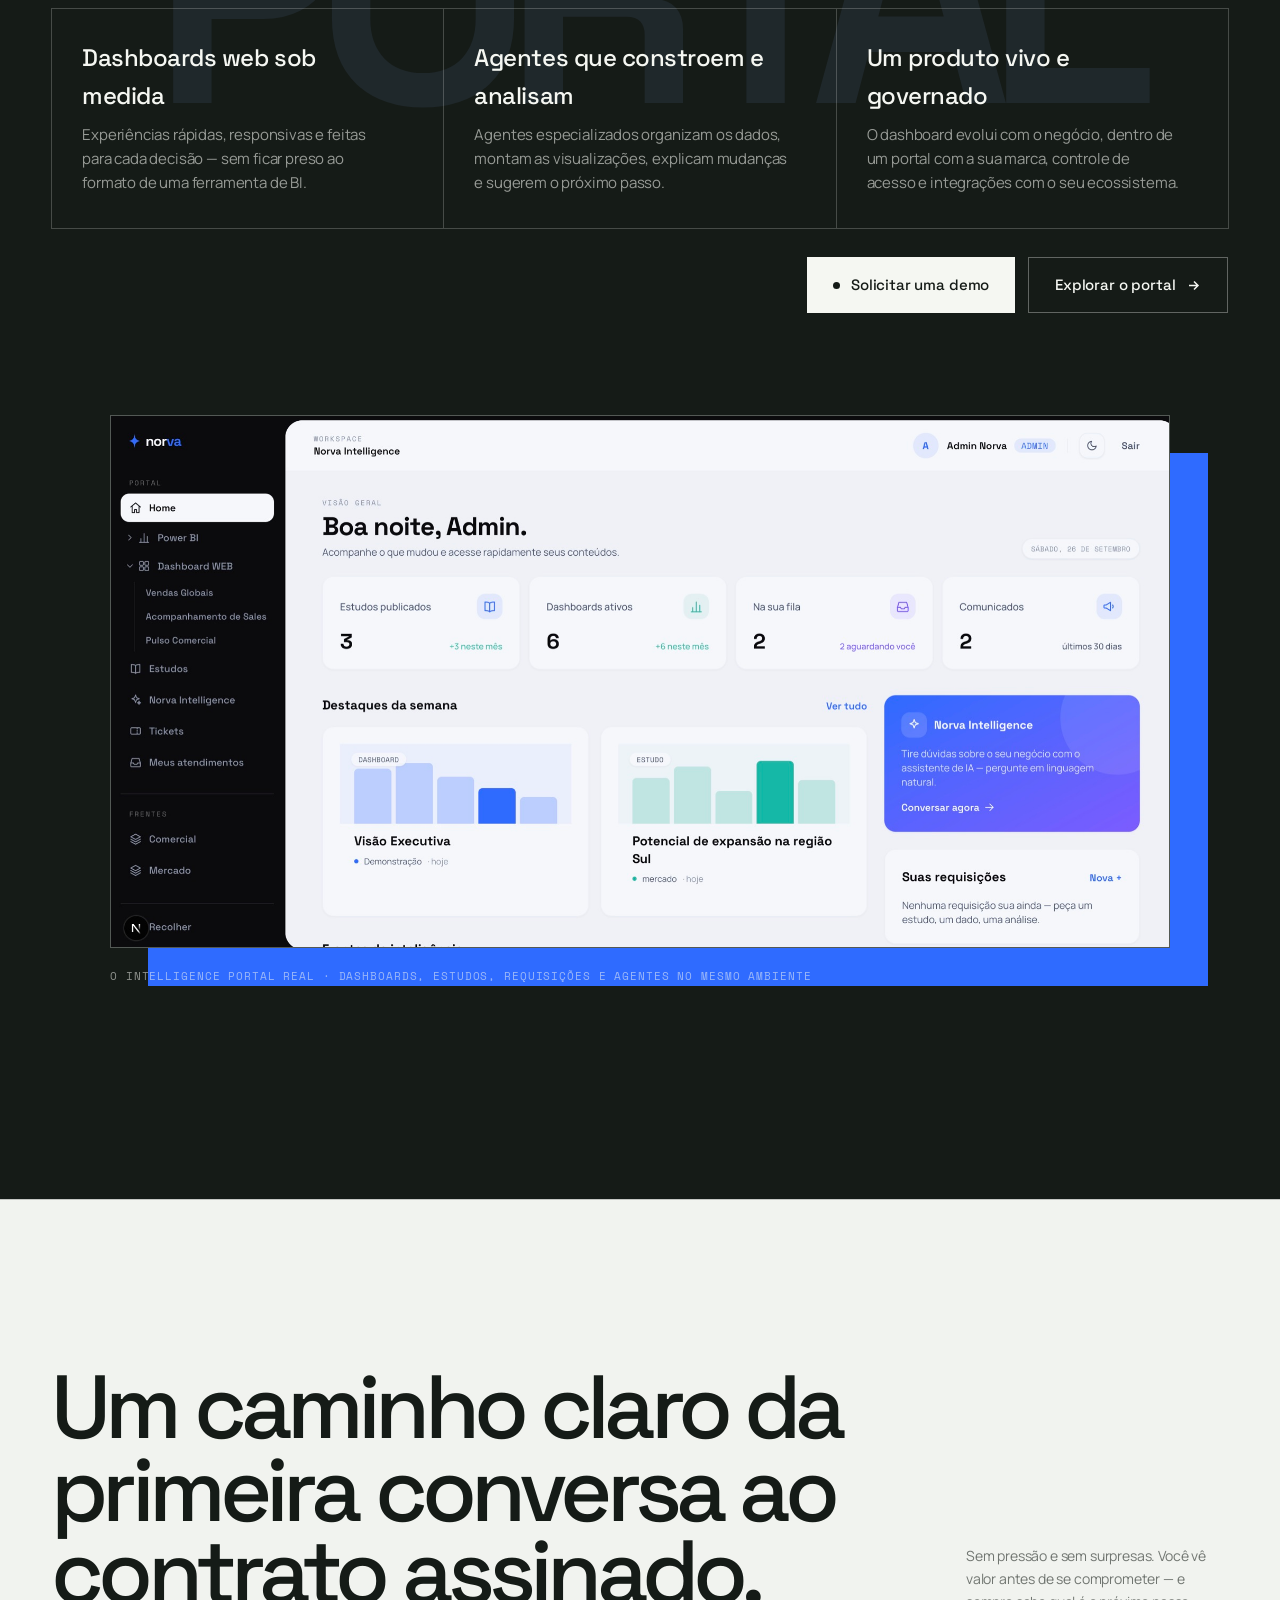
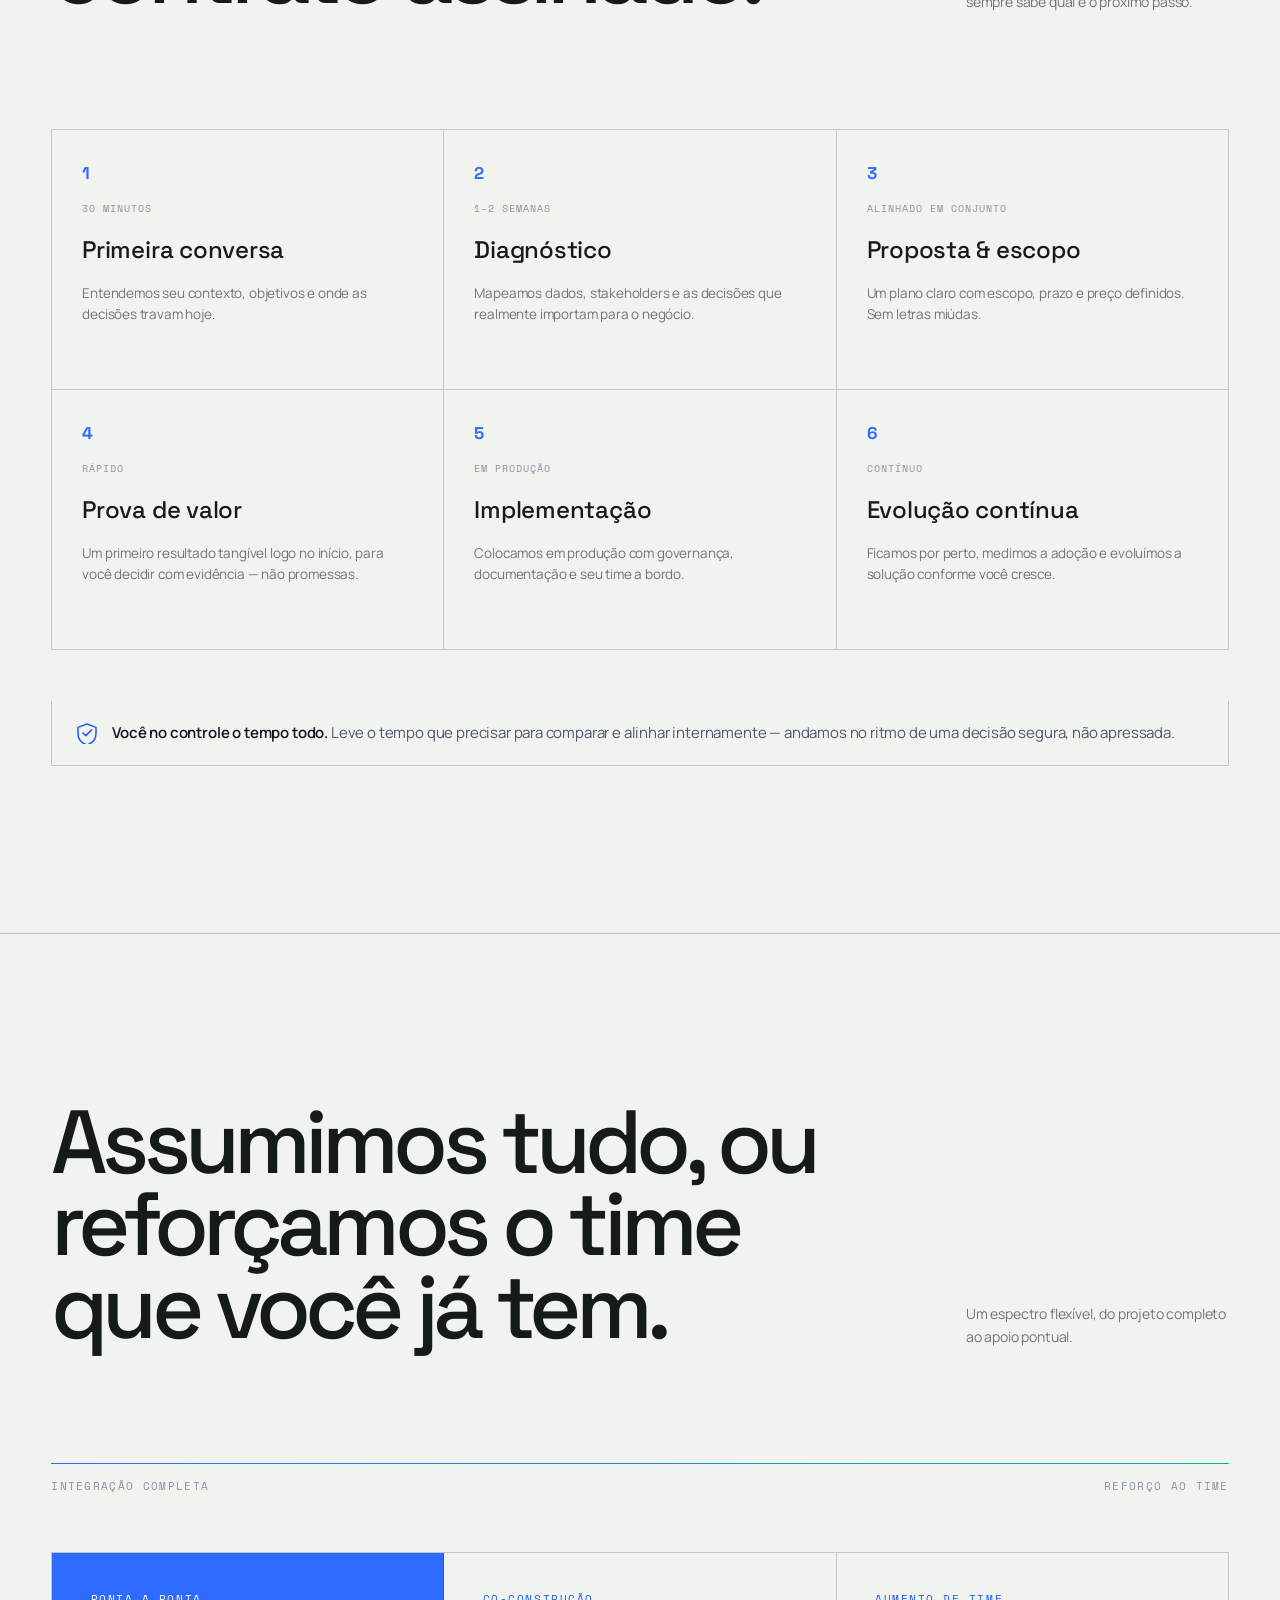
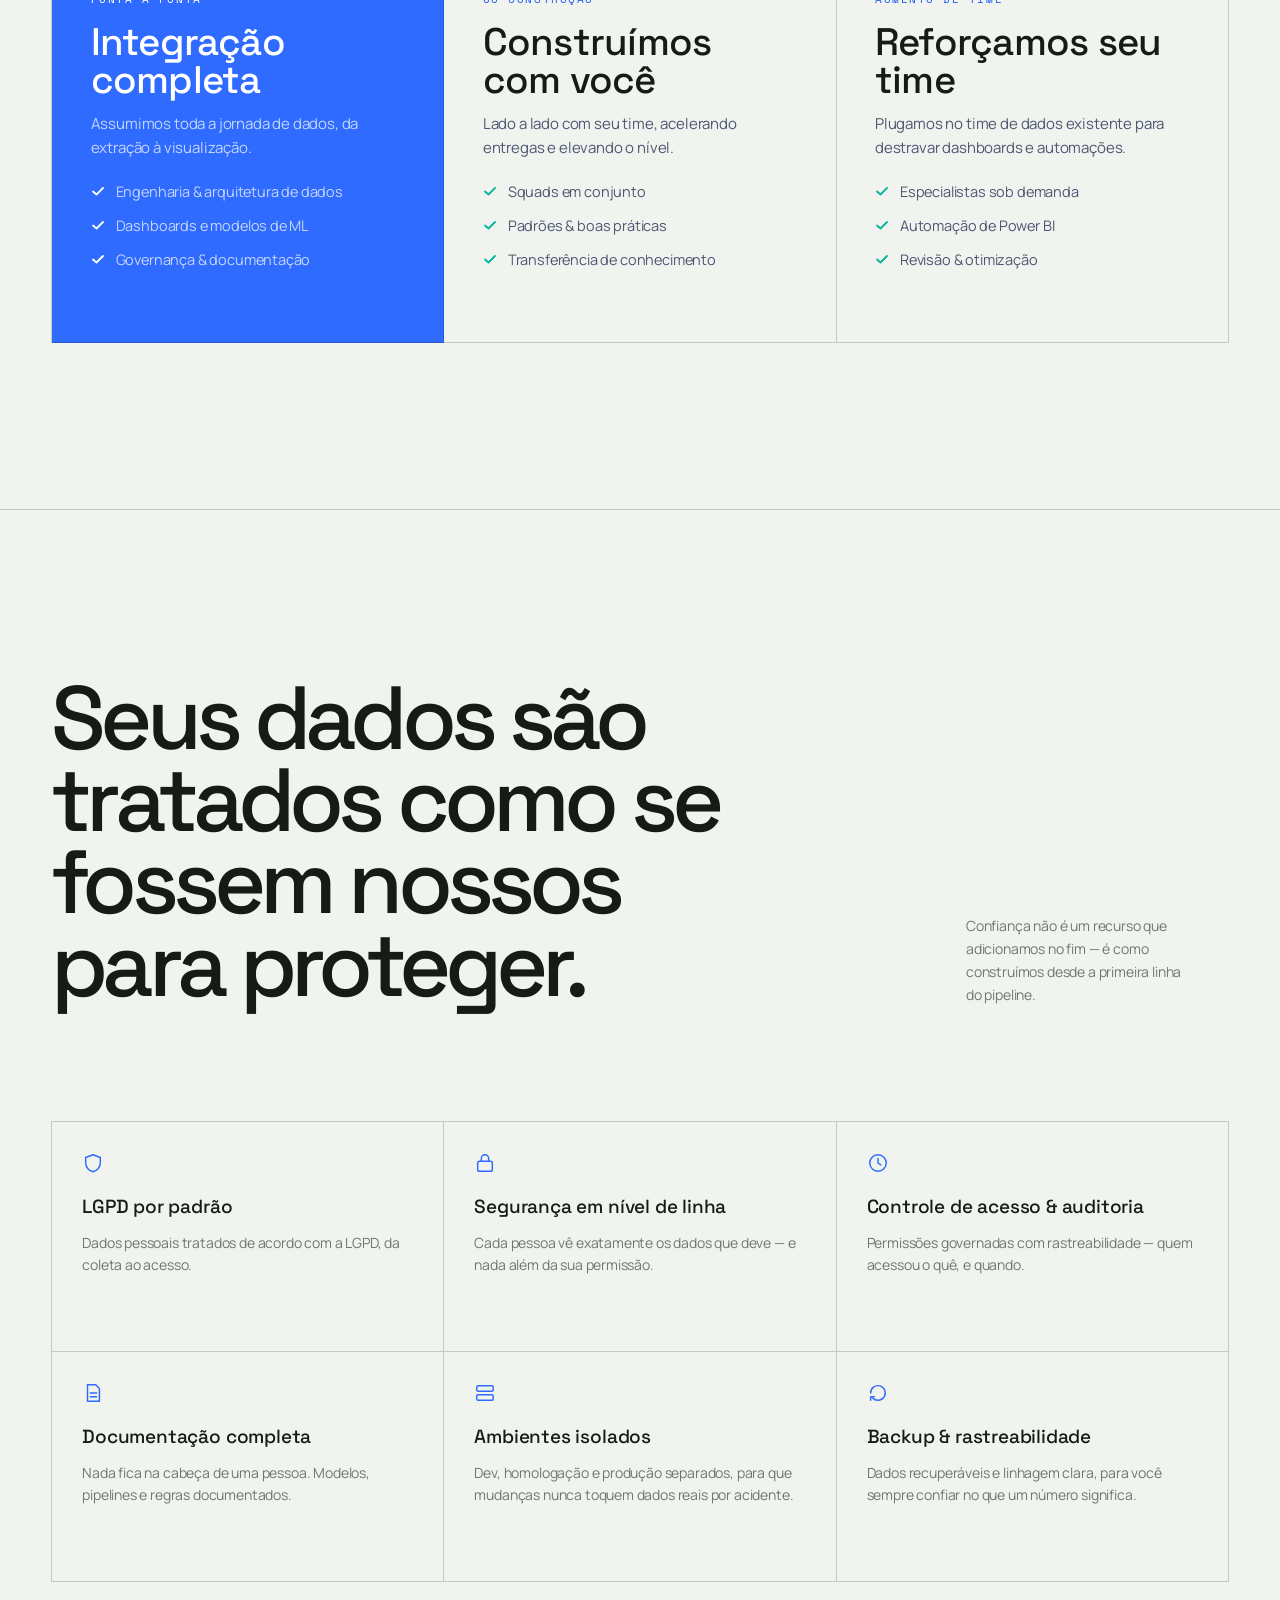
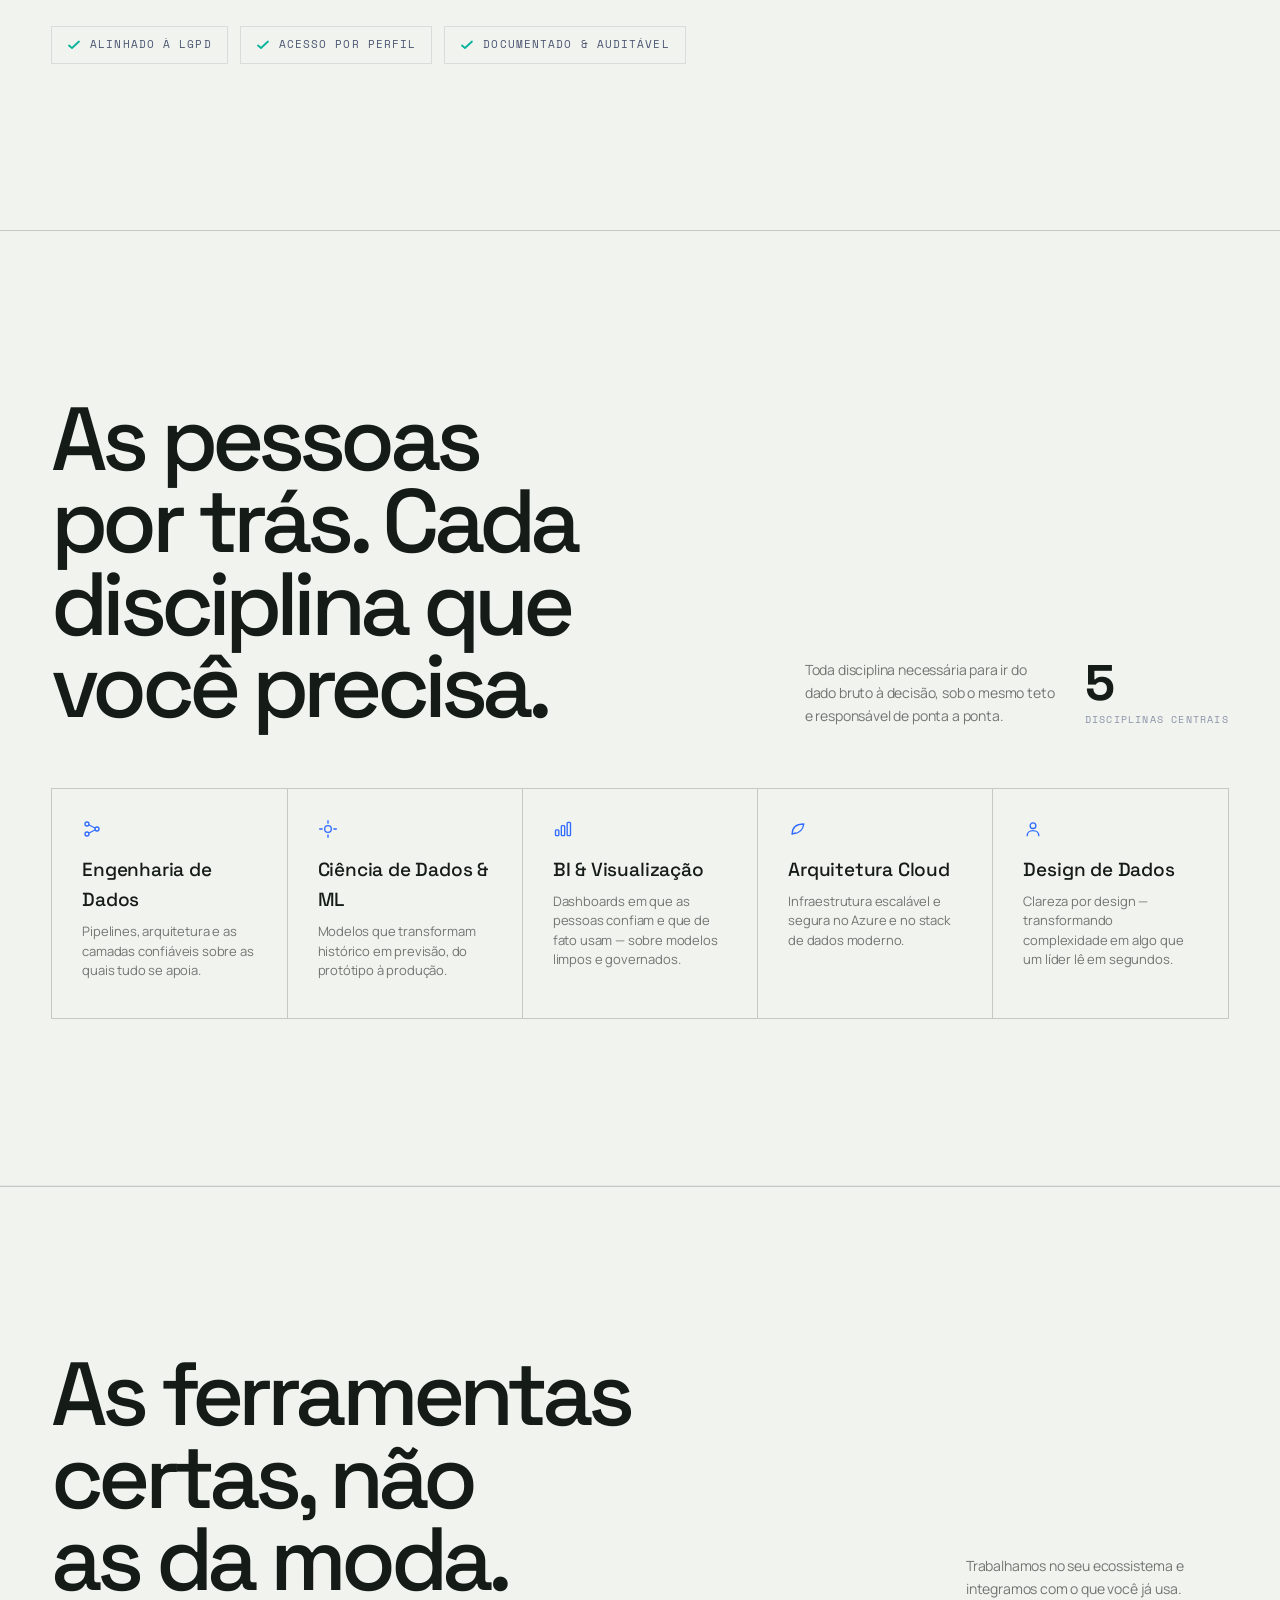
==== commit 3f0a8967: "refactor(css): cria tokens.css e unifica as duas paletas em um único :root O quê: move as variáveis " ====
--- a/index.html
+++ b/index.html
@@ -138,6 +138,7 @@
 <link rel="preconnect" href="https://fonts.googleapis.com" />
 <link rel="preconnect" href="https://fonts.gstatic.com" crossorigin />
 <link href="https://fonts.googleapis.com/css2?family=Space+Grotesk:wght@400;500;600;700&family=Manrope:wght@400;500;600;700&family=Space+Mono:wght@400;700&display=swap" rel="stylesheet" />
+<link rel="stylesheet" href="tokens.css?v=1" />
 <link rel="stylesheet" href="styles.css?v=4" />
 <link rel="stylesheet" href="mobile.css?v=2" />
 <link rel="stylesheet" href="refinement.css?v=2" />
--- a/tokens.css
+++ b/tokens.css
@@ -0,0 +1,62 @@
+/* ============================================================
+   NORVA — tokens de design (único :root)
+   Reúne as variáveis que estavam em styles.css e exhibition.css.
+   Fase 1 do ROADMAP-REDESIGN.md: valores mantidos exatamente como
+   eram aplicados (os de exhibition.css venciam), sem mudança visual.
+   ============================================================ */
+
+:root {
+  /* base */
+  --bg: #f6f7fb;
+  --bg-2: #eef1f7;
+  --surface: #ffffff;
+  --surface-2: #f3f6fc;
+  --surface-3: #e8edf6;
+
+  /* hairlines */
+  --line: rgba(18, 28, 54, 0.10);
+  --line-soft: rgba(18, 28, 54, 0.06);
+  --line-strong: rgba(18, 28, 54, 0.17);
+
+  /* ink */
+  --text: #0e1422;
+  --text-dim: #4d5772;
+  --text-mute: #8b93a8;
+
+  /* accents */
+  --accent: #2f6bff;
+  --accent-bright: #1f5cf5;
+  --accent-2: #07b39b;
+  --accent-3: #7c5cff;
+
+  --glow: rgba(47, 107, 255, 0.28);
+  --glow-2: rgba(7, 179, 155, 0.22);
+
+  --shadow: 0 30px 80px -36px rgba(30, 50, 110, 0.30);
+  --shadow-sm: 0 16px 40px -24px rgba(30, 50, 110, 0.26);
+
+  --grad: linear-gradient(105deg, var(--accent) 0%, var(--accent-2) 100%);
+
+  /* type */
+  --display: "Space Grotesk", sans-serif;
+  --body: "Manrope", sans-serif;
+  --mono: "Space Mono", "SFMono-Regular", monospace;
+
+  --maxw: 1320px;
+  --gutter: clamp(24px, 4vw, 64px); /* valor vencedor (era o de exhibition.css) */
+
+  --ease: cubic-bezier(0.22, 1, 0.36, 1);
+
+  /* paleta "exhibition" (vinha de exhibition.css) */
+  --ex-bg: #f1f3ef;
+  --ex-ink: #151b17;
+  --ex-blue: #2f6bff;
+  --ex-line: rgba(21, 27, 23, 0.2);
+  --ex-faint: rgba(21, 27, 23, 0.58);
+}
+
+/* respiro lateral no mobile (antes repetido em mobile.css e exhibition.css;
+   o de exhibition.css era o aplicado) */
+@media (max-width: 720px) {
+  :root { --gutter: clamp(18px, 5vw, 28px); }
+}
--- a/styles.css
+++ b/styles.css
@@ -2,49 +2,6 @@
    KYSTONE INTELLIGENCE — design system
    Light · airy · electric blue + teal data accent
    ============================================================ */
-
-:root {
-  /* base */
-  --bg: #f6f7fb;
-  --bg-2: #eef1f7;
-  --surface: #ffffff;
-  --surface-2: #f3f6fc;
-  --surface-3: #e8edf6;
-
-  /* hairlines */
-  --line: rgba(18, 28, 54, 0.10);
-  --line-soft: rgba(18, 28, 54, 0.06);
-  --line-strong: rgba(18, 28, 54, 0.17);
-
-  /* ink */
-  --text: #0e1422;
-  --text-dim: #4d5772;
-  --text-mute: #8b93a8;
-
-  /* accents */
-  --accent: #2f6bff;
-  --accent-bright: #1f5cf5;
-  --accent-2: #07b39b;
-  --accent-3: #7c5cff;
-
-  --glow: rgba(47, 107, 255, 0.28);
-  --glow-2: rgba(7, 179, 155, 0.22);
-
-  --shadow: 0 30px 80px -36px rgba(30, 50, 110, 0.30);
-  --shadow-sm: 0 16px 40px -24px rgba(30, 50, 110, 0.26);
-
-  --grad: linear-gradient(105deg, var(--accent) 0%, var(--accent-2) 100%);
-
-  /* type */
-  --display: "Space Grotesk", sans-serif;
-  --body: "Manrope", sans-serif;
-  --mono: "Space Mono", "SFMono-Regular", monospace;
-
-  --maxw: 1320px;
-  --gutter: clamp(20px, 5vw, 68px);
-
-  --ease: cubic-bezier(0.22, 1, 0.36, 1);
-}
 
 * { margin: 0; padding: 0; box-sizing: border-box; }
 
--- a/mobile.css
+++ b/mobile.css
@@ -29,8 +29,6 @@
    MOBILE  (<= 720px)
    ============================================================ */
 @media (max-width: 720px) {
-
-  :root { --gutter: clamp(16px, 5vw, 26px); }
 
   /* keep anchored sections clear of the fixed nav */
   html { scroll-padding-top: 78px; }
--- a/exhibition.css
+++ b/exhibition.css
@@ -3,15 +3,6 @@
  * A restrained, typographic experience inspired by digital exhibitions.
  * Loaded last so the existing content, translations and interactions remain intact.
  */
-
-:root {
-  --ex-bg: #f1f3ef;
-  --ex-ink: #151b17;
-  --ex-blue: #2f6bff;
-  --ex-line: rgba(21, 27, 23, 0.2);
-  --ex-faint: rgba(21, 27, 23, 0.58);
-  --gutter: clamp(24px, 4vw, 64px);
-}
 
 html { background: var(--ex-bg); }
 body {
@@ -757,7 +748,6 @@
 }
 
 @media (max-width: 720px) {
-  :root { --gutter: clamp(18px, 5vw, 28px); }
   .nav { min-height: 70px; padding-block: 14px; }
   .hero { min-height: 820px; padding-top: 70px; }
   .hero .wrap { min-height: 750px; }
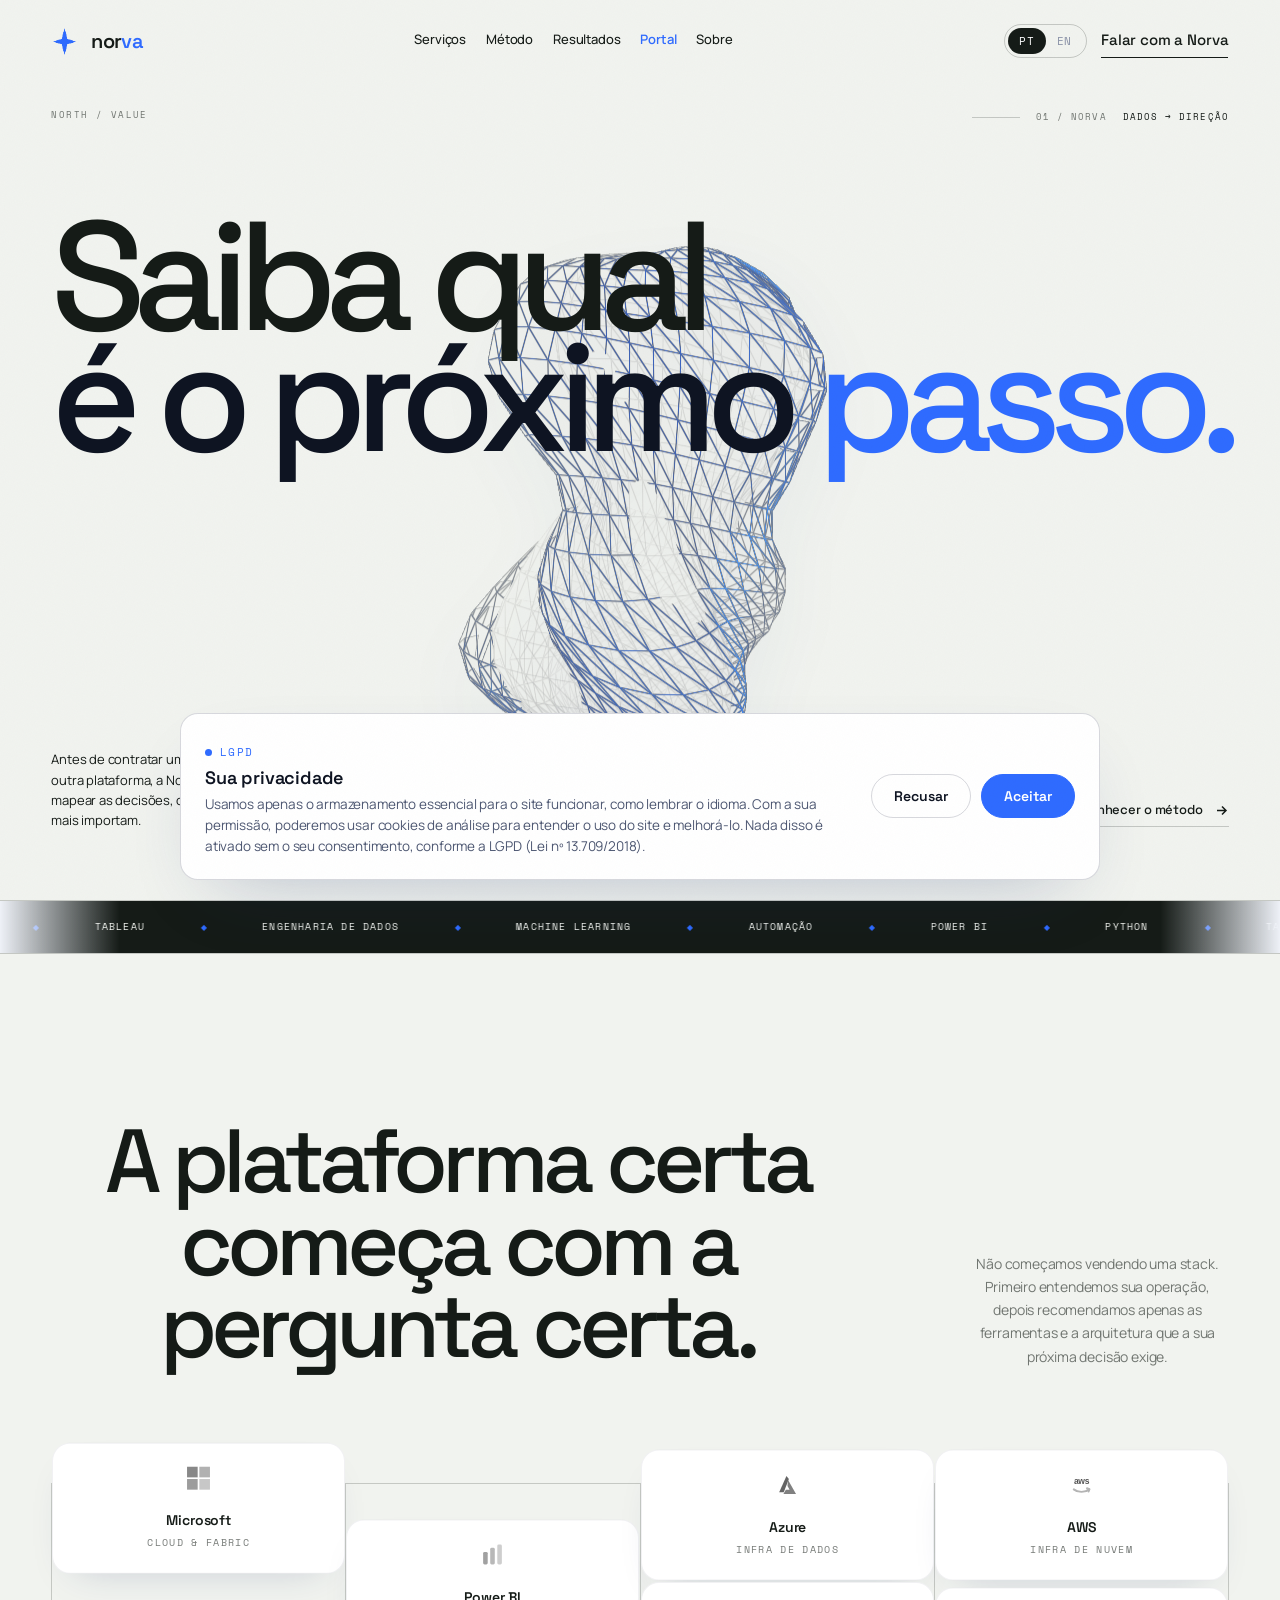
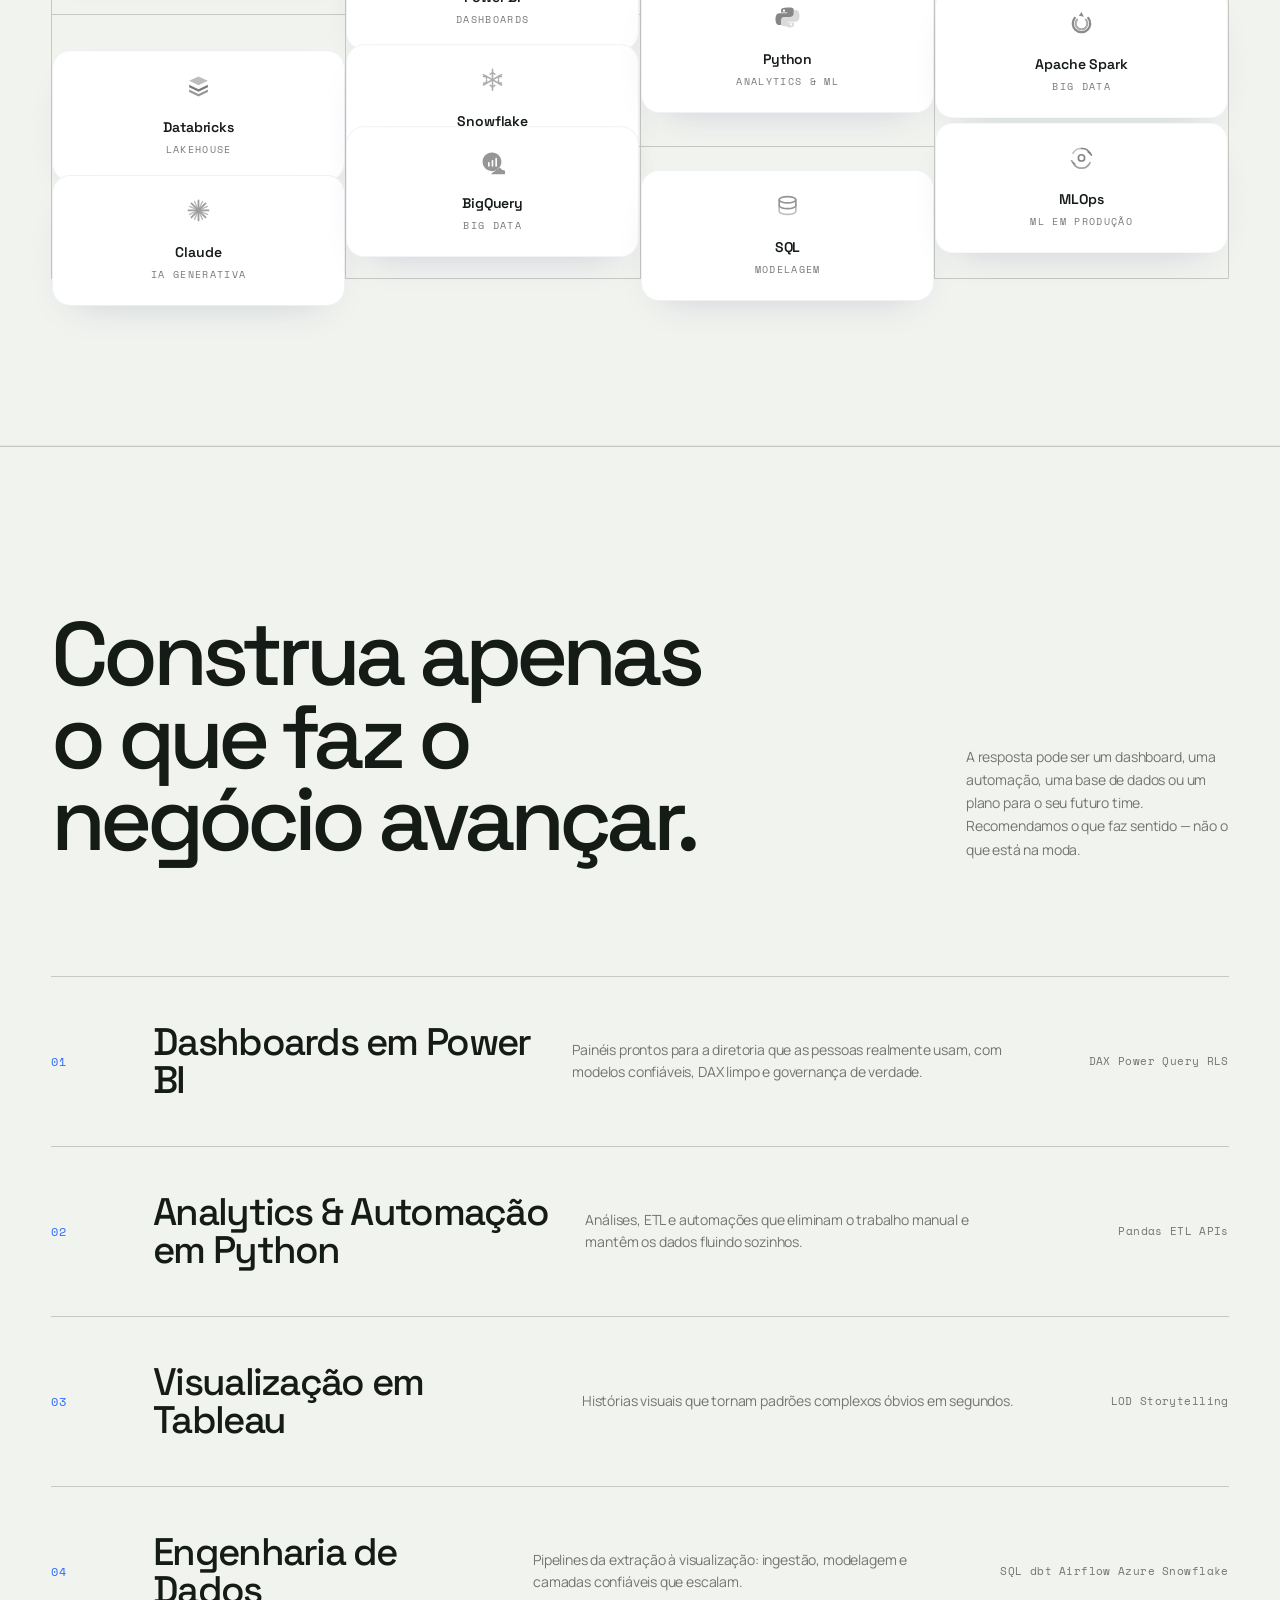
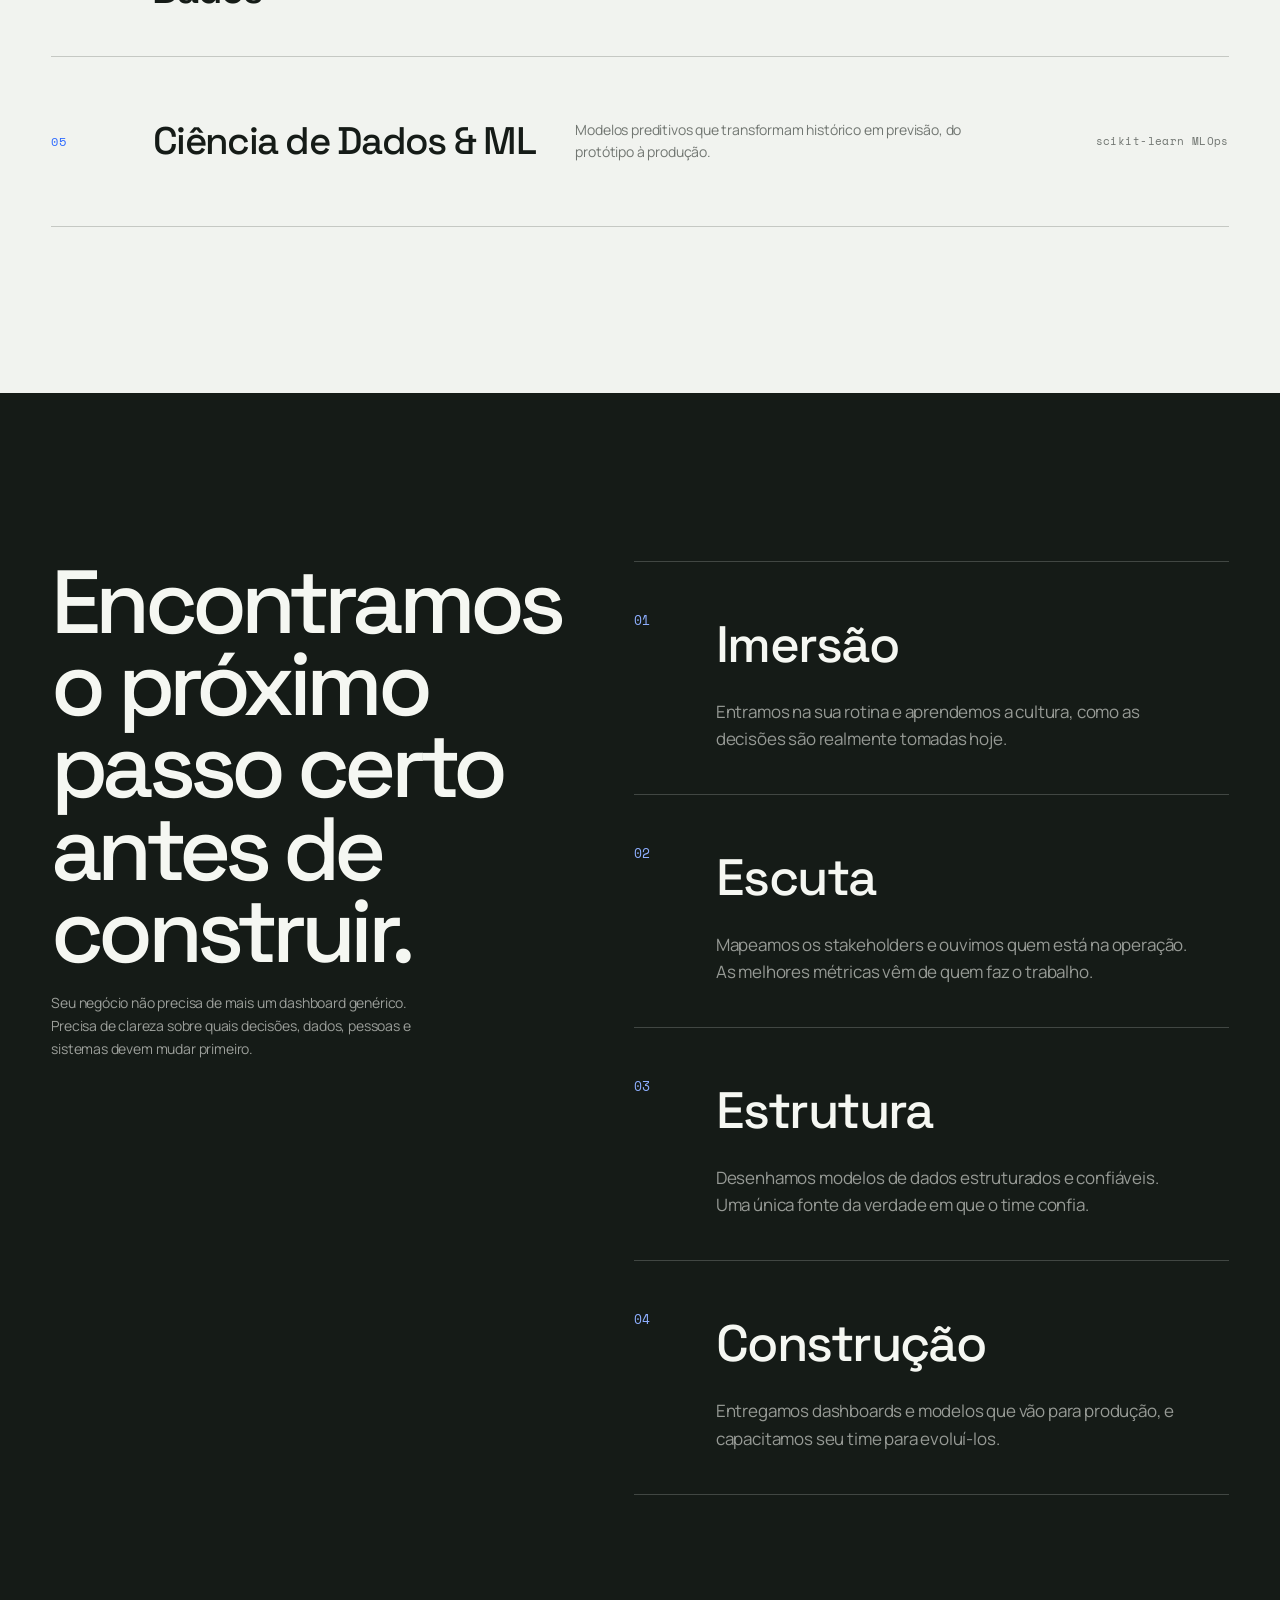
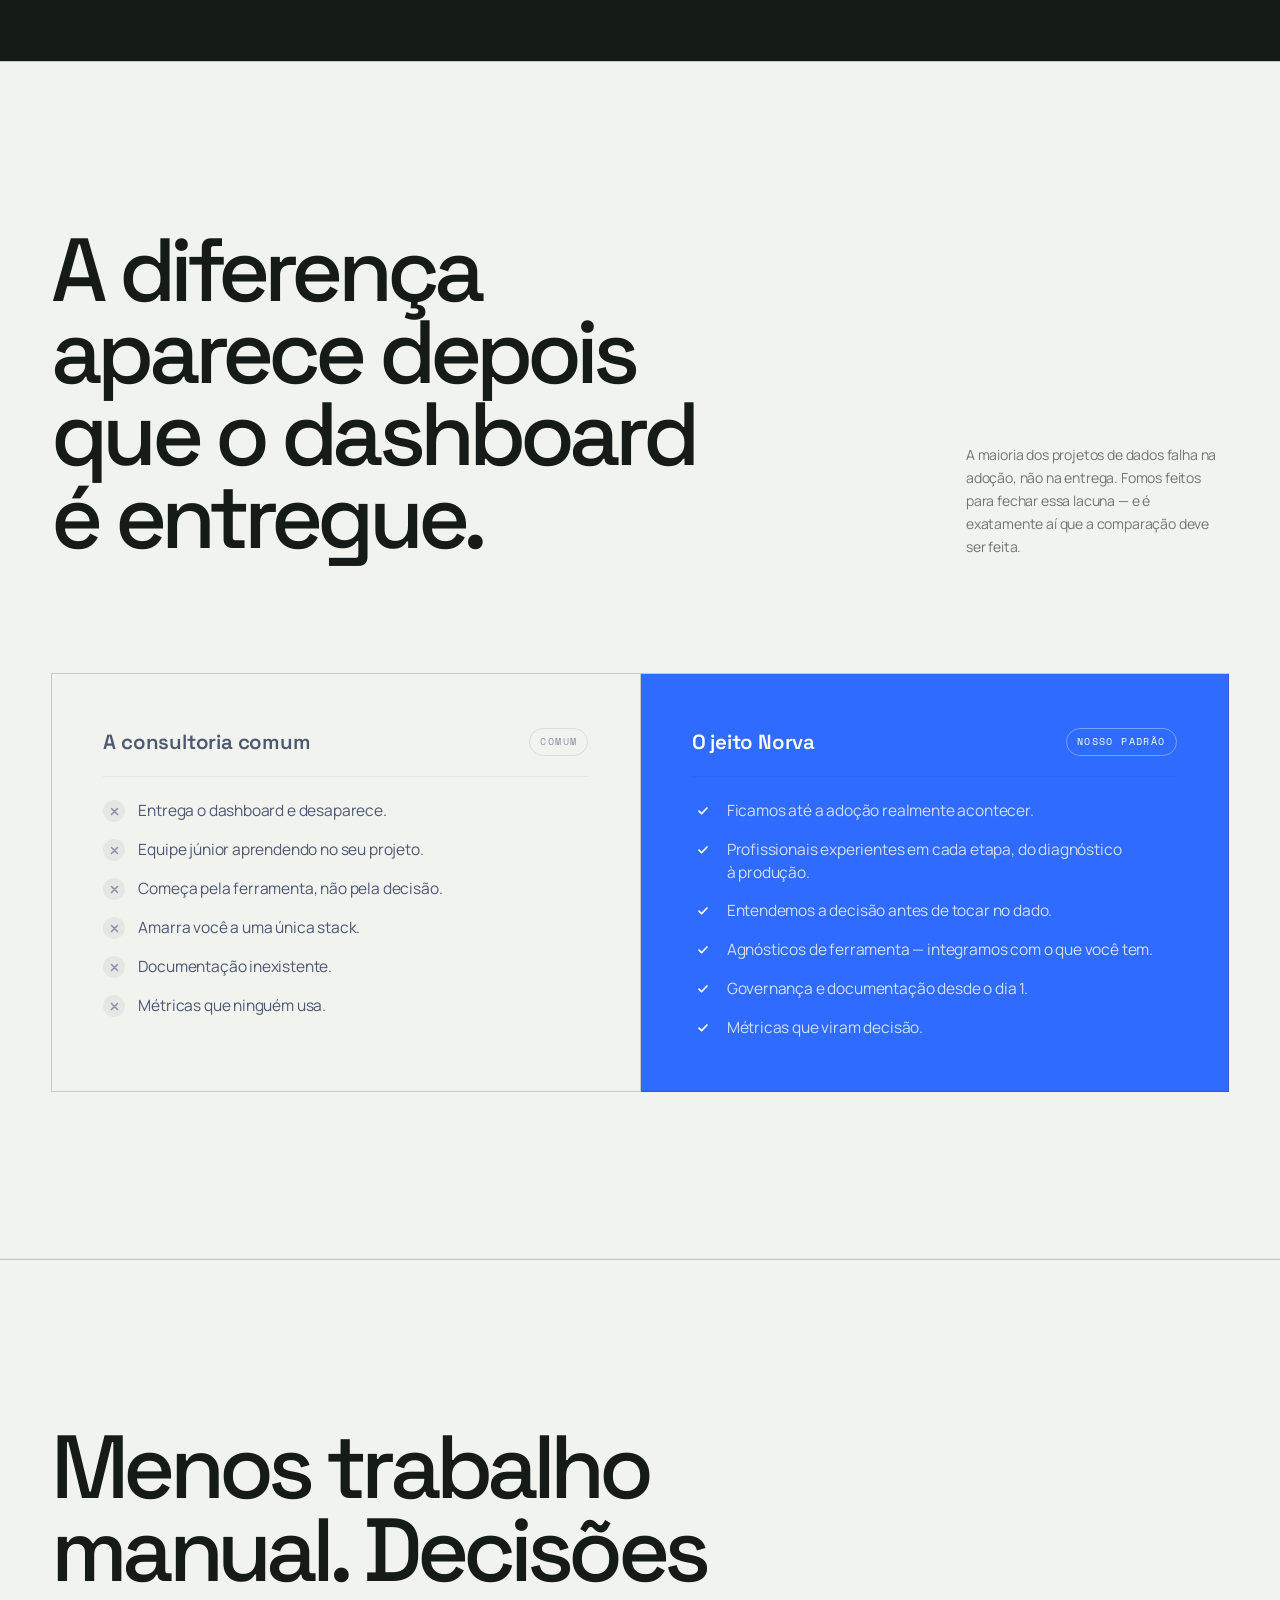
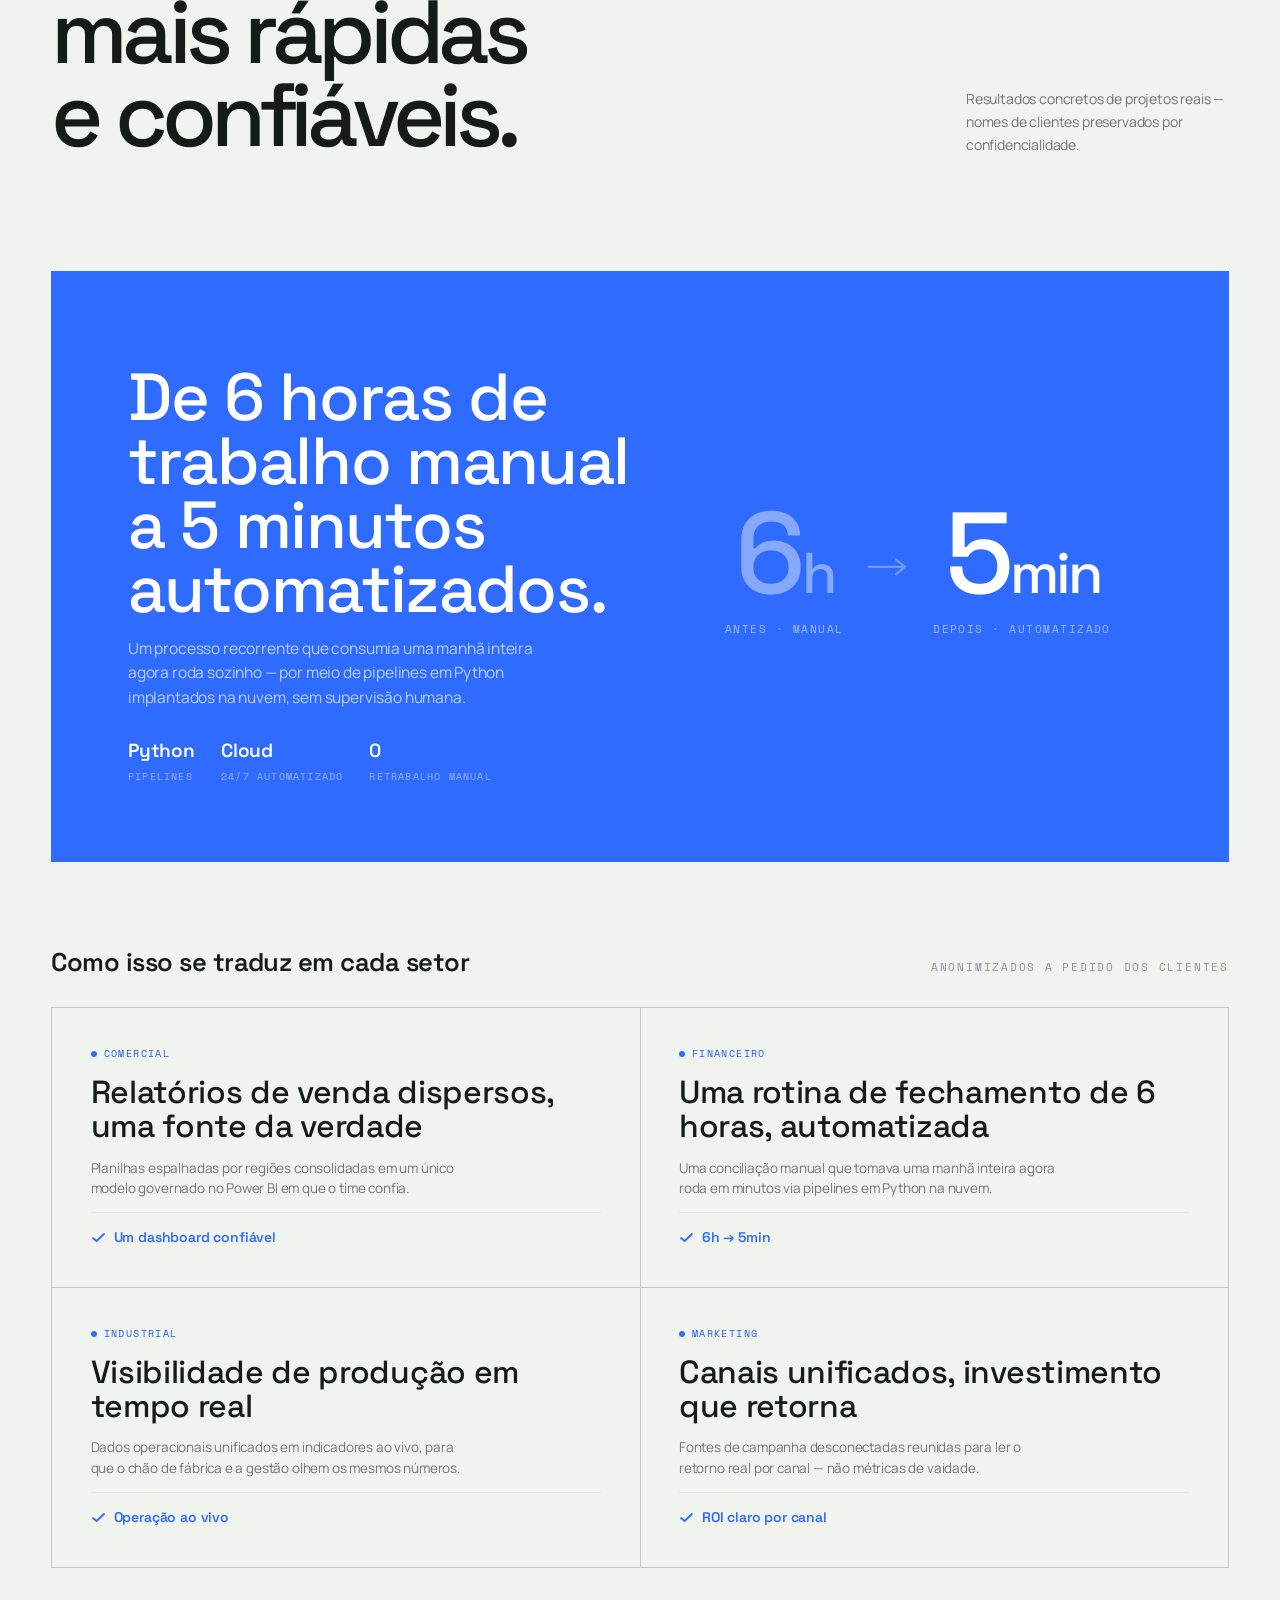
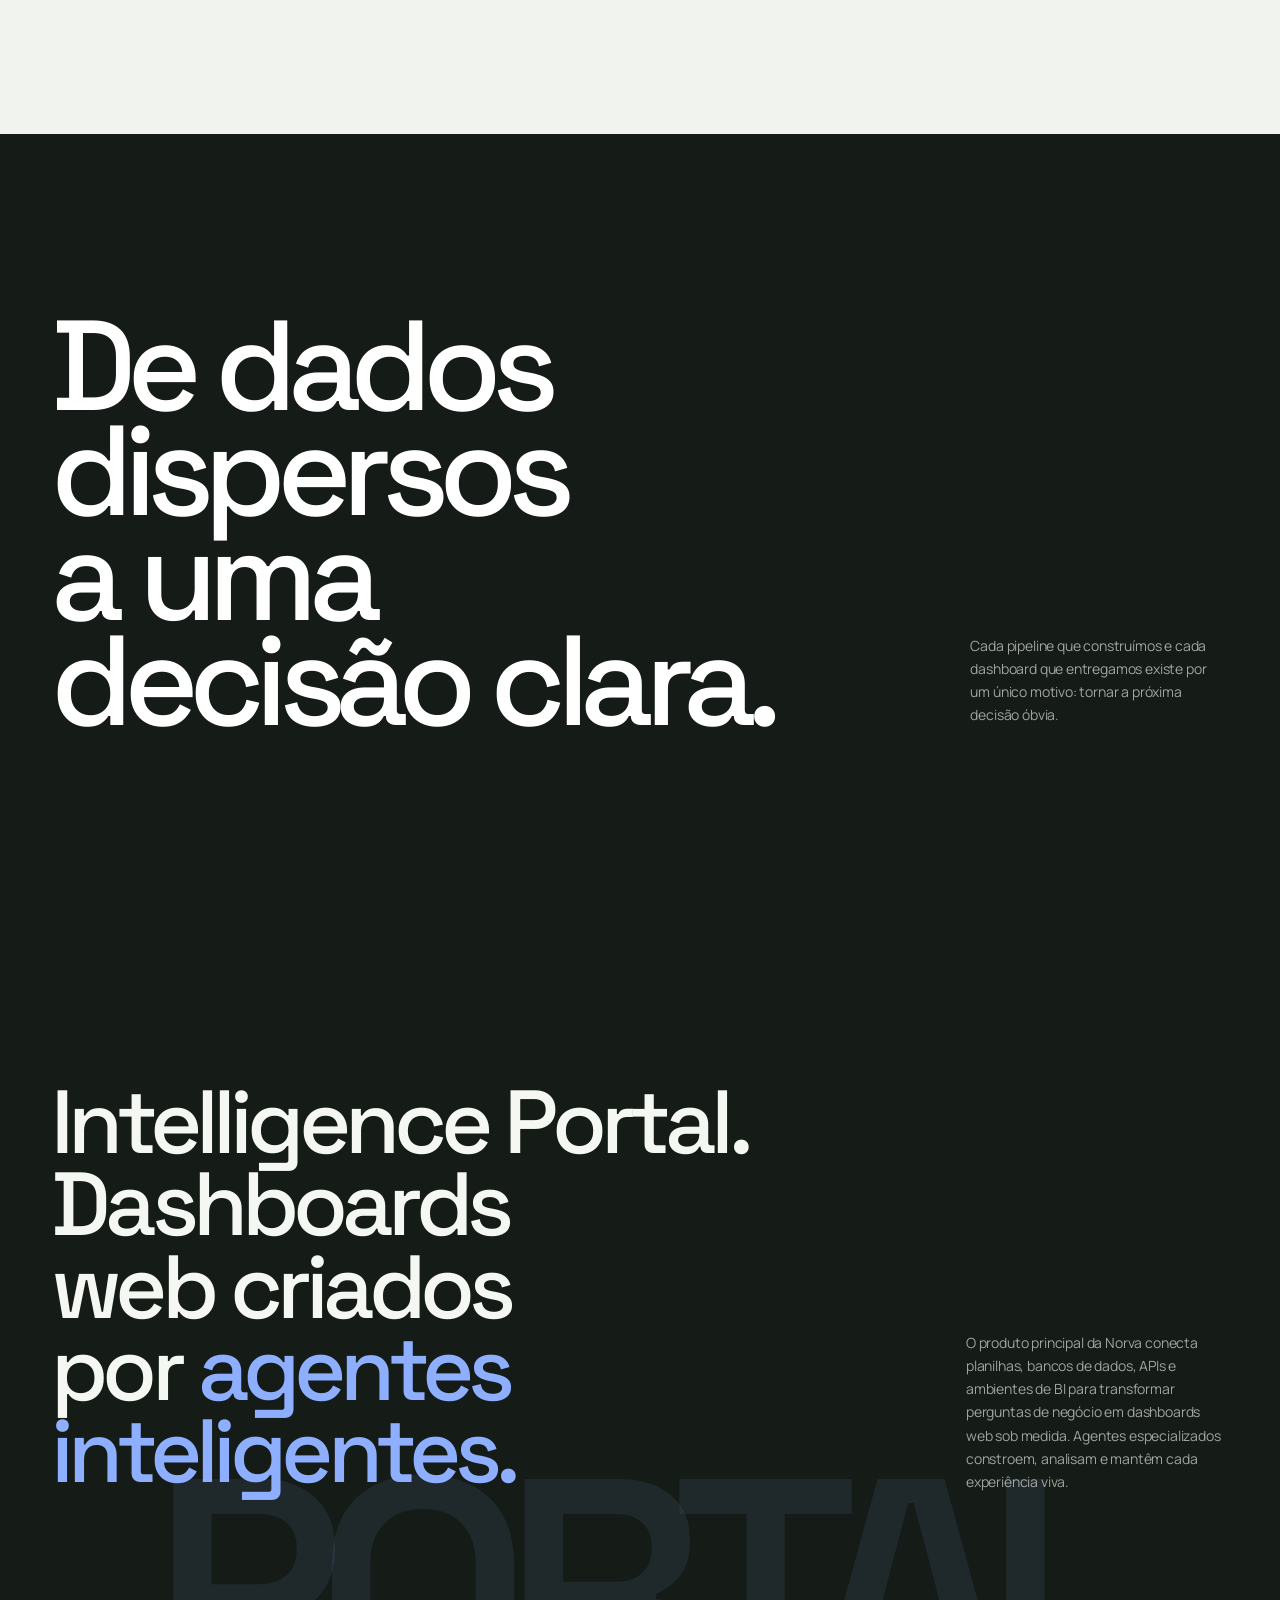
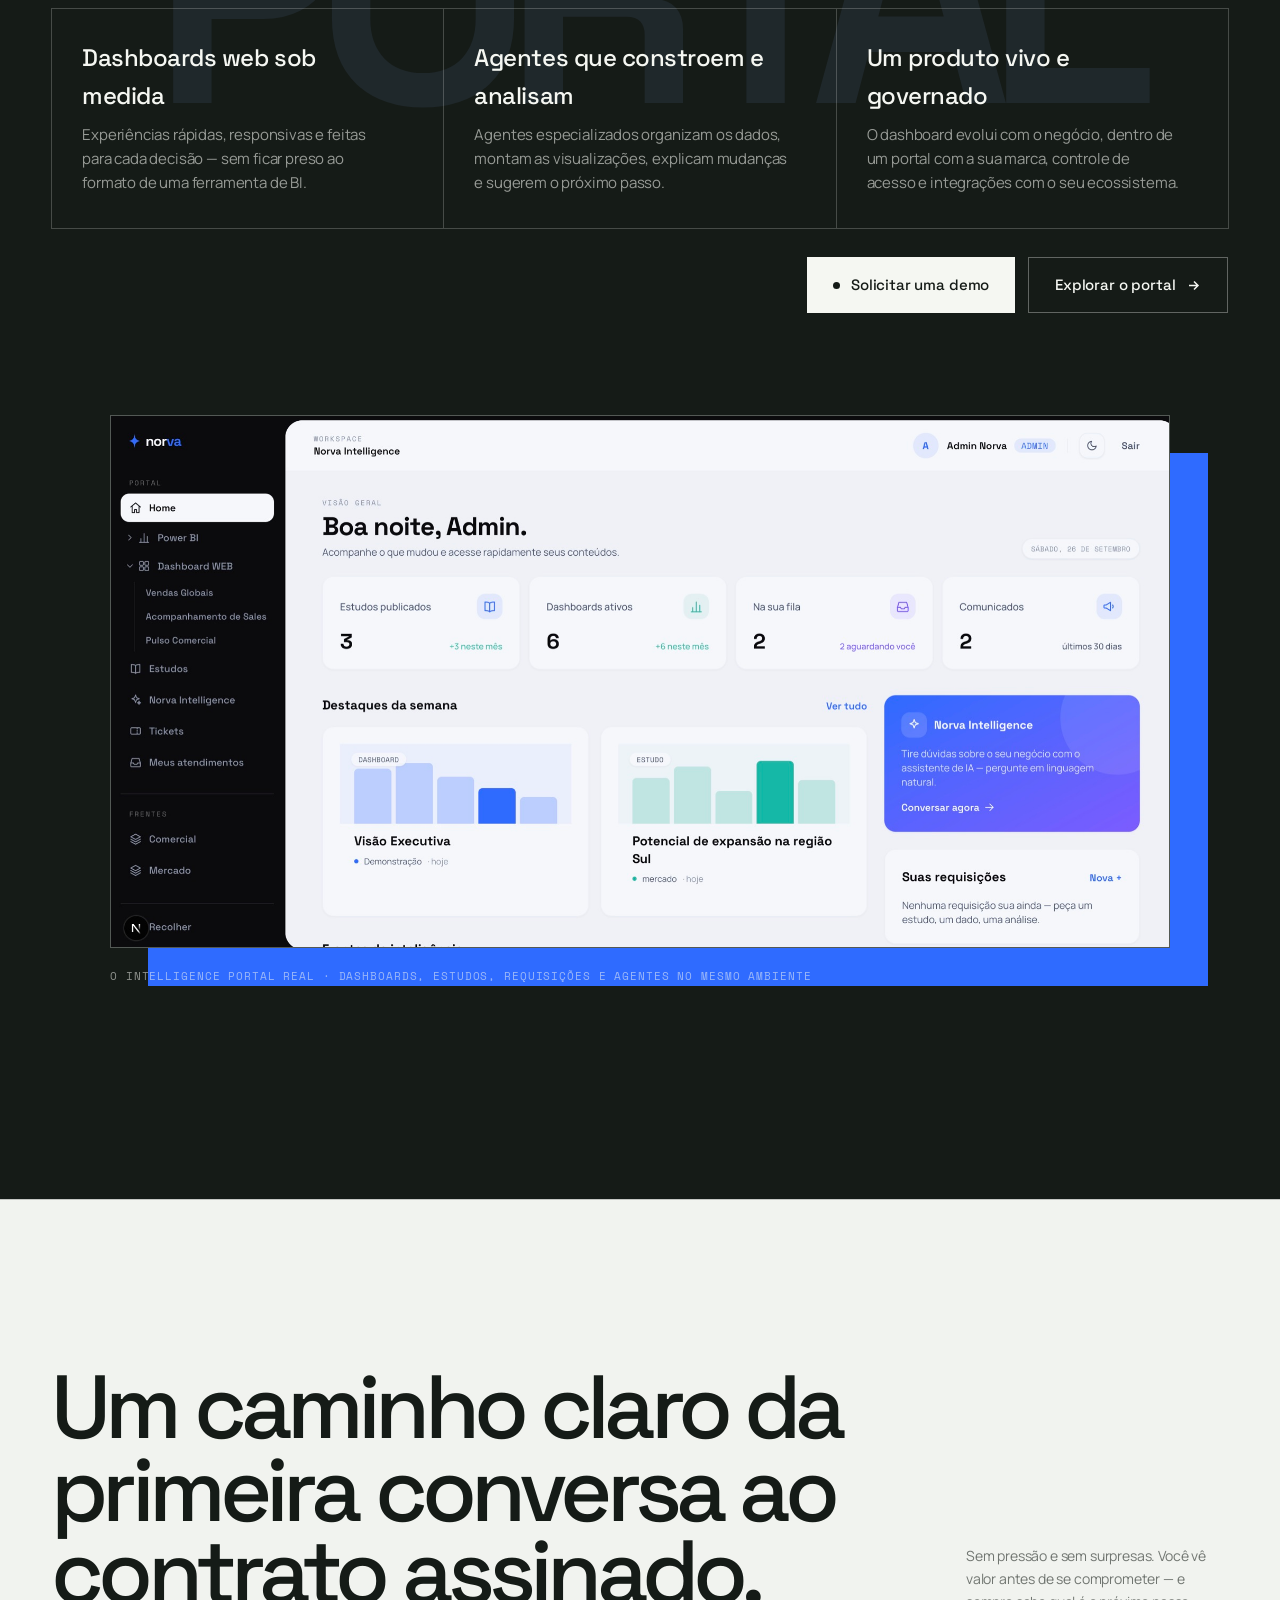
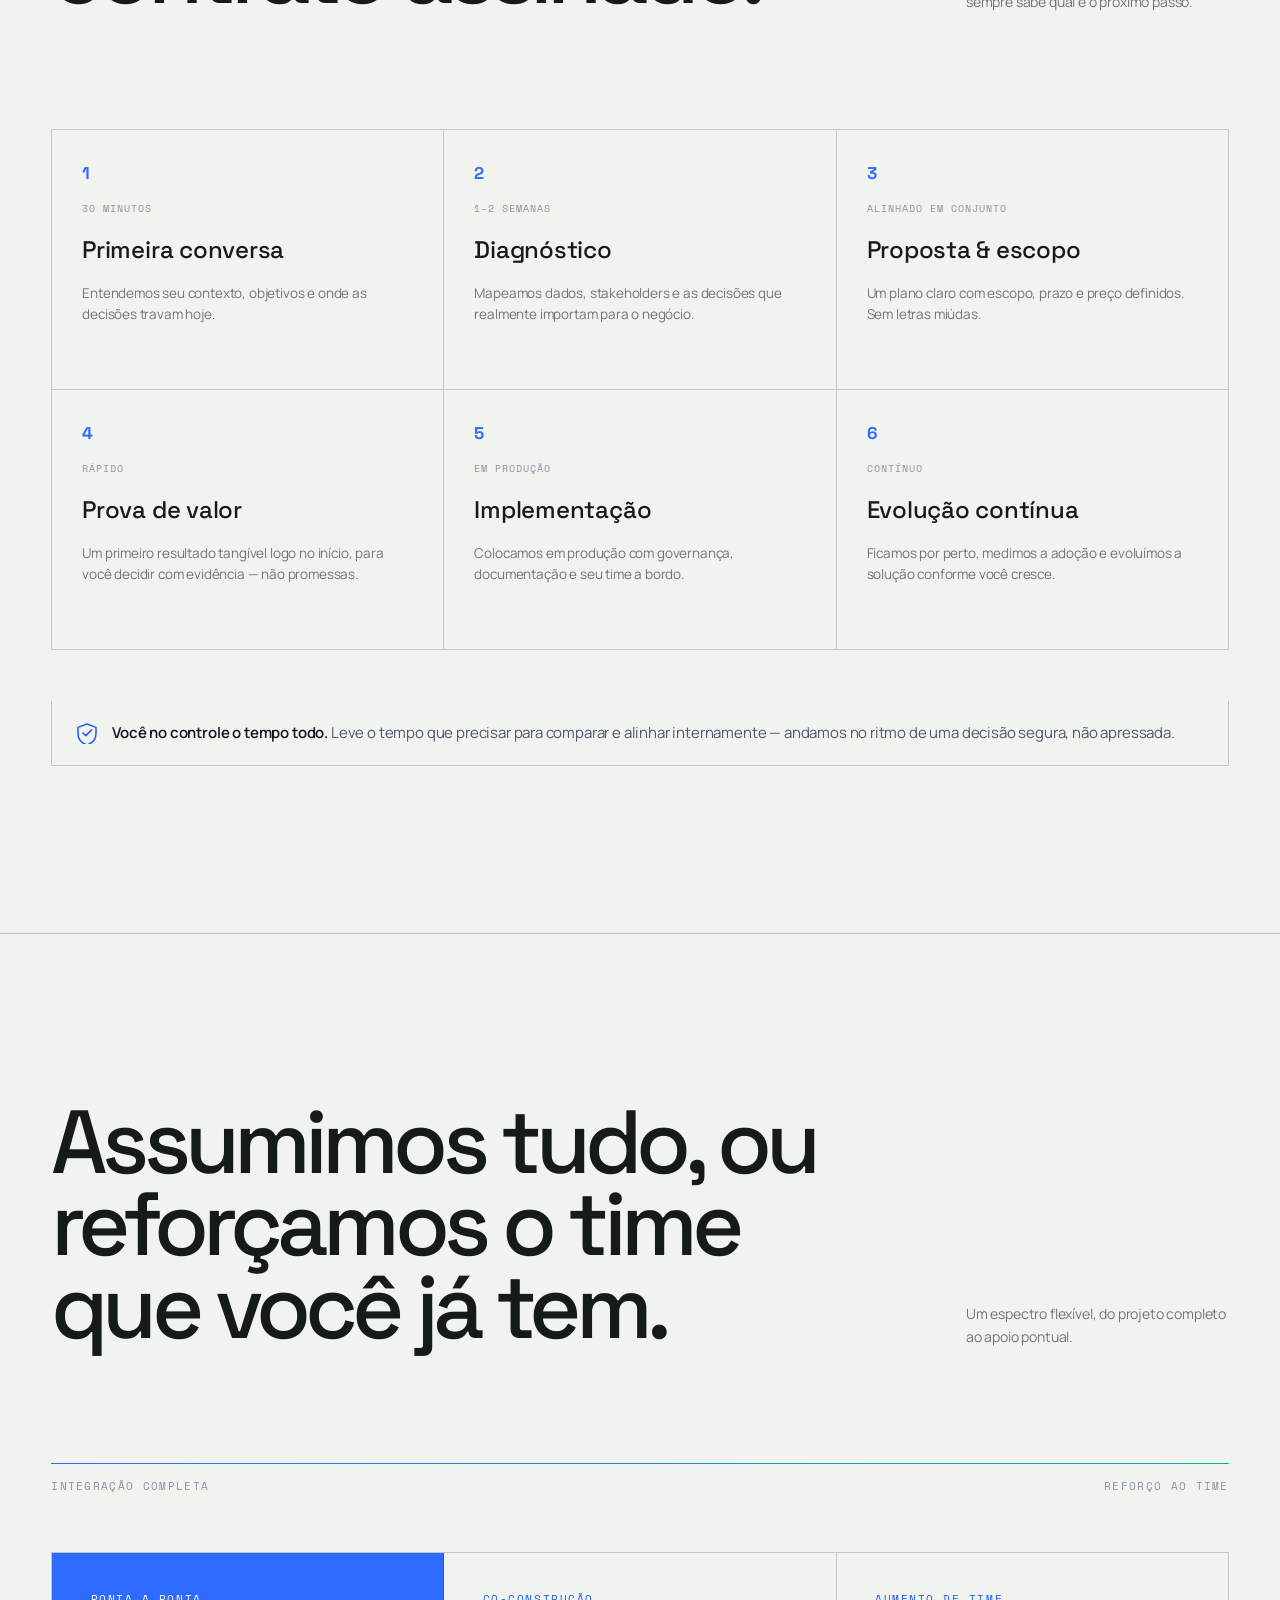
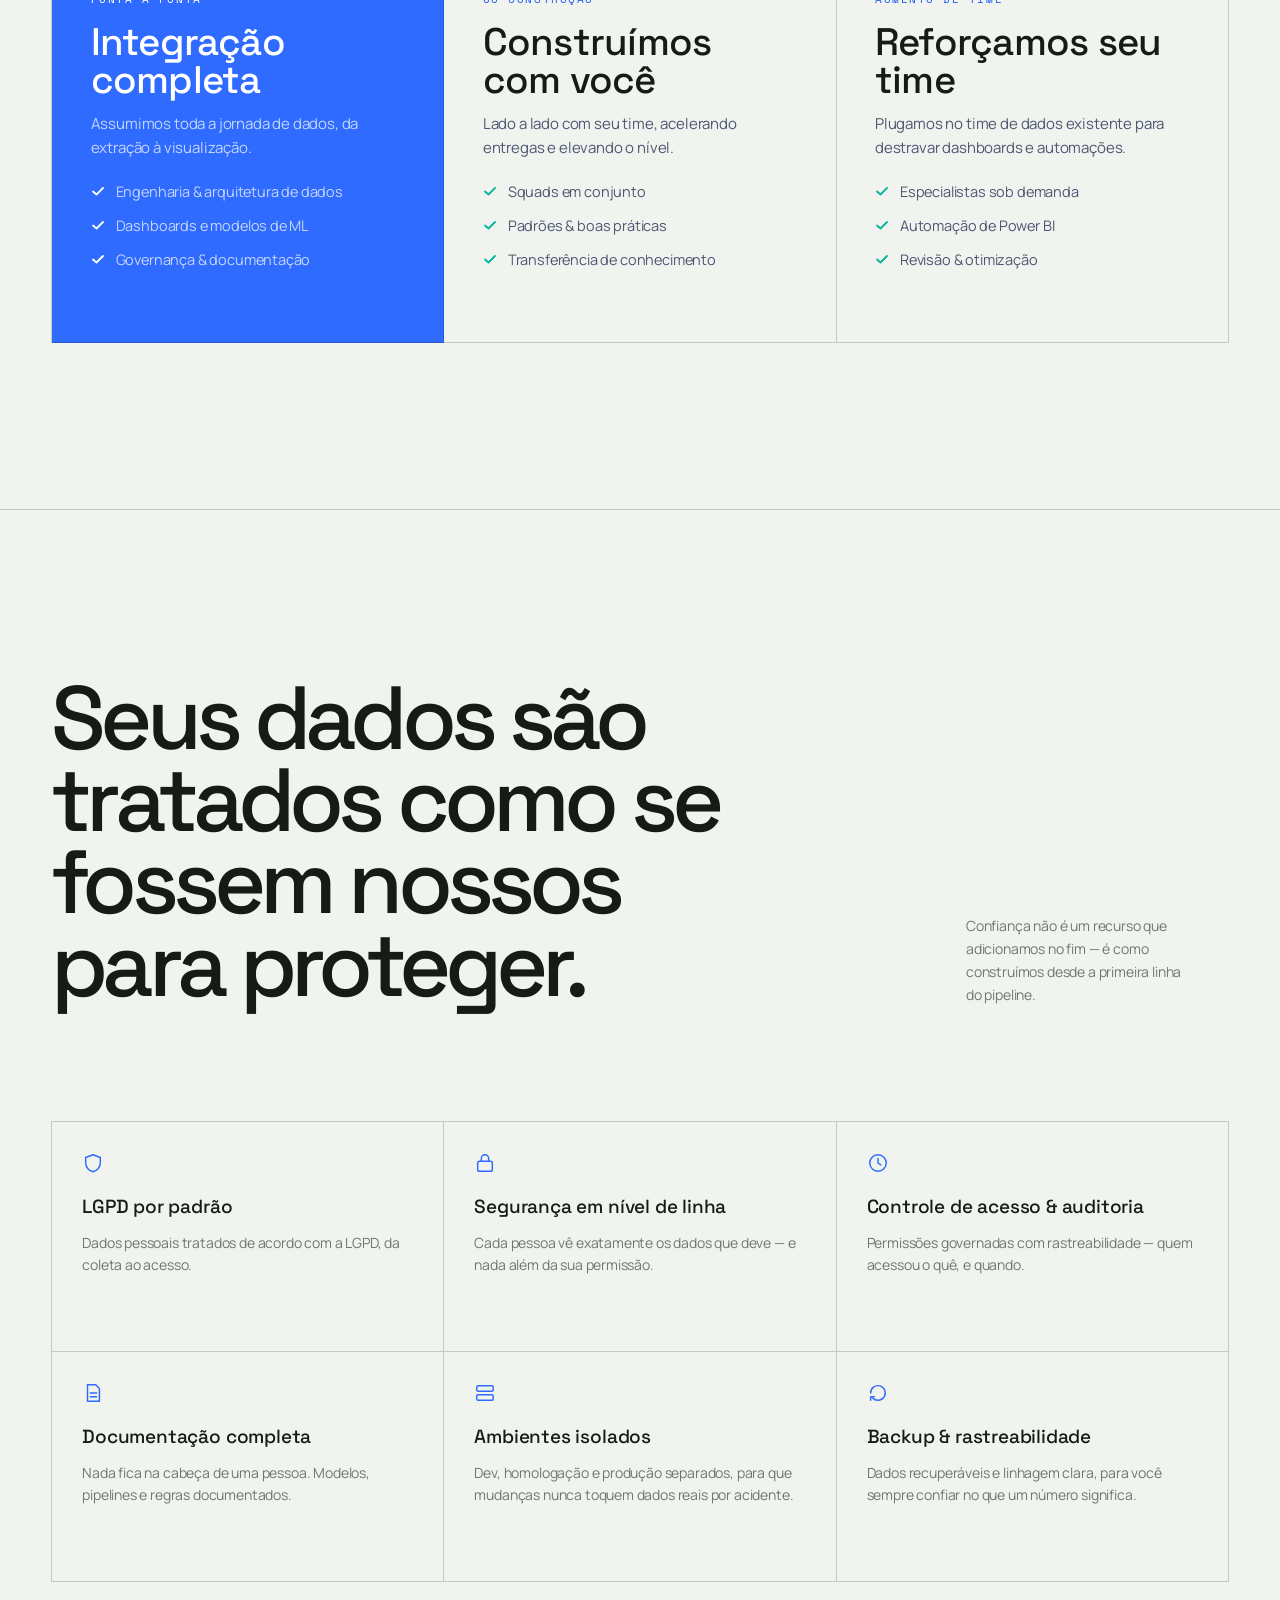
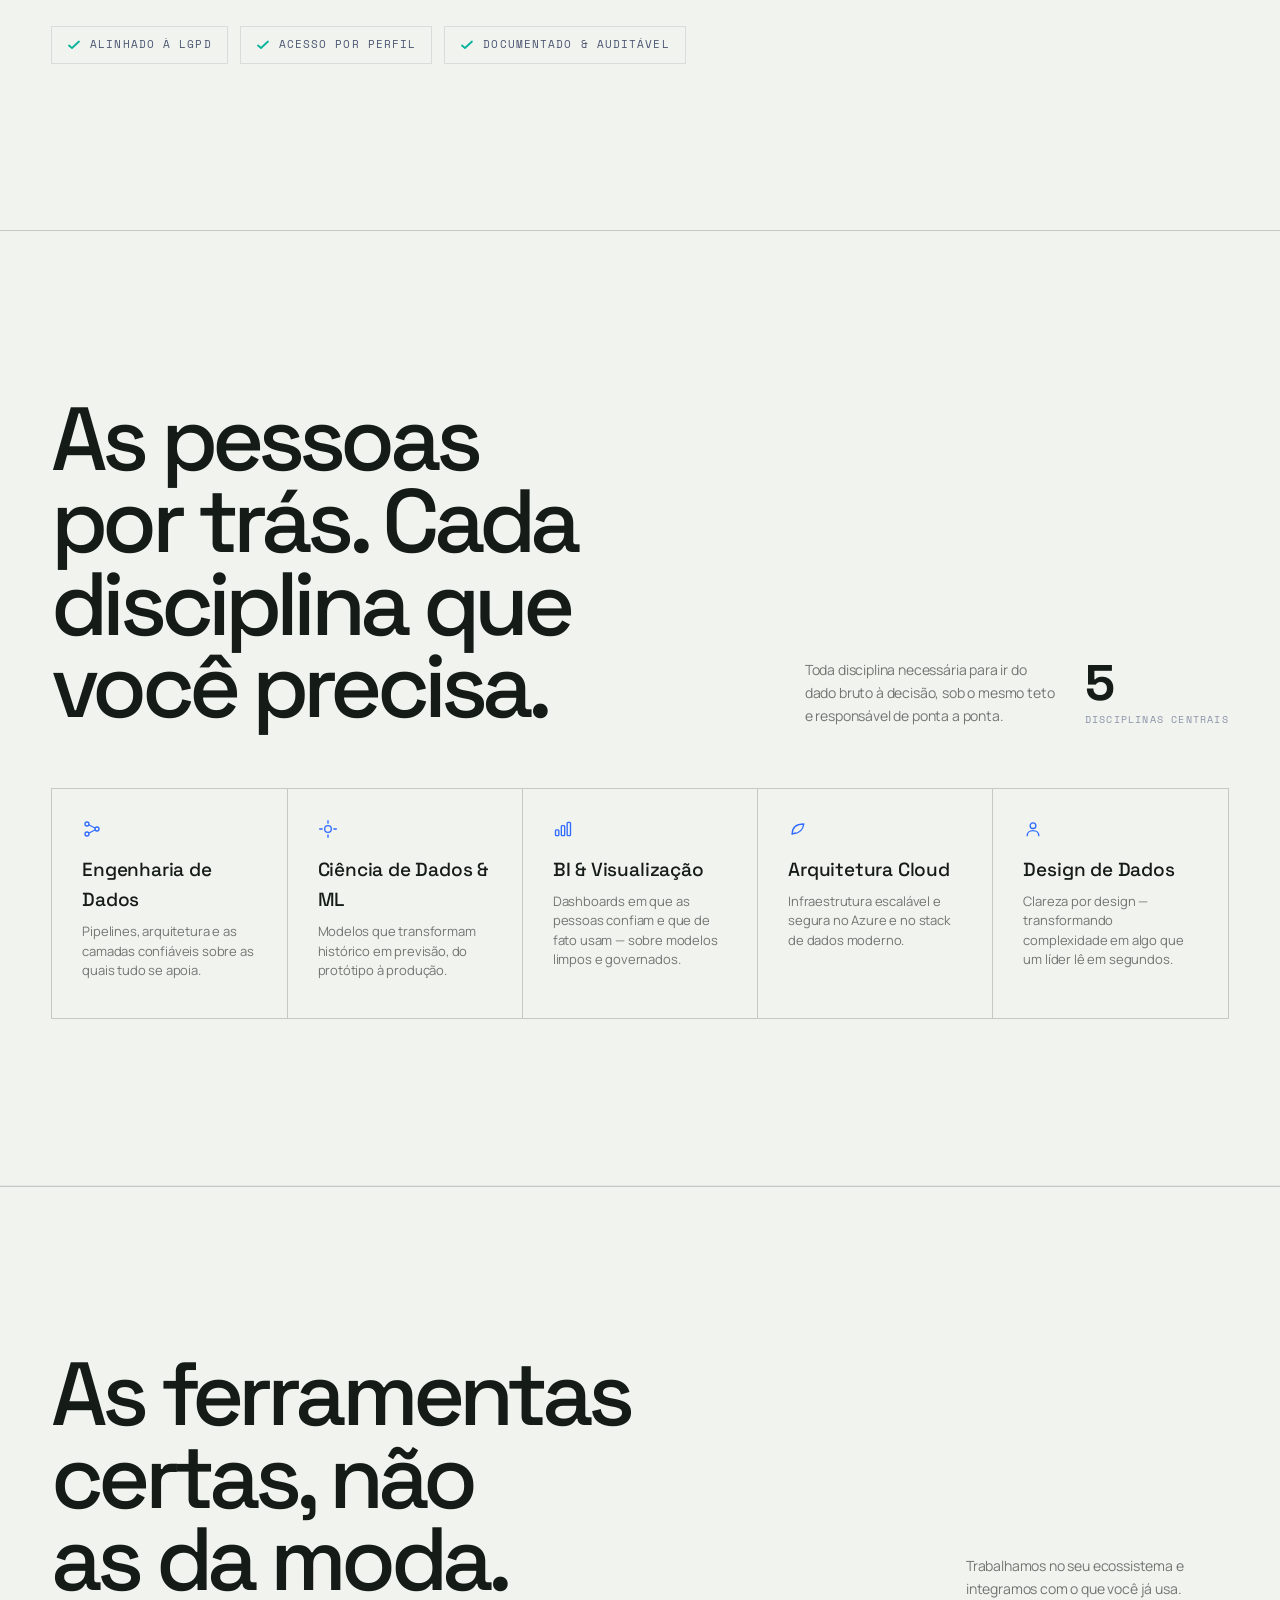
==== commit 31ef0db7: "refactor(html): troca estilos inline de títulos por classes O quê: remove todos os atributos style= " ====
--- a/index.html
+++ b/index.html
@@ -248,8 +248,8 @@
         <div class="ct">
           <b data-i18n="chart.title">Throughput do pipeline</b>
           <span class="legend">
-            <span><i style="background:#2f6bff"></i><span data-i18n="chart.s1">Ingestão</span></span>
-            <span><i style="background:#07b39b"></i><span data-i18n="chart.s2">Modelado</span></span>
+            <span><i class="legend-s1"></i><span data-i18n="chart.s1">Ingestão</span></span>
+            <span><i class="legend-s2"></i><span data-i18n="chart.s2">Modelado</span></span>
           </span>
         </div>
         <div class="chart-wrap"><canvas id="lineChart"></canvas></div>
@@ -261,12 +261,12 @@
           <div class="bar-row"><span>SQL</span><div class="bar-track"><div class="bar-fill" data-w="86"></div></div><span>86</span></div>
           <div class="bar-row"><span>CRM</span><div class="bar-track"><div class="bar-fill" data-w="64"></div></div><span>64</span></div>
           <div class="bar-row"><span>API</span><div class="bar-track"><div class="bar-fill" data-w="47"></div></div><span>47</span></div>
-          <div class="bar-row" style="margin-bottom:0"><span>CSV</span><div class="bar-track"><div class="bar-fill" data-w="33"></div></div><span>33</span></div>
+          <div class="bar-row bar-row--last"><span>CSV</span><div class="bar-track"><div class="bar-fill" data-w="33"></div></div><span>33</span></div>
         </div>
         <div class="gauge-card">
           <div class="bt" data-i18n="gauge.title">Saúde dos dados</div>
           <div class="gwrap">
-            <canvas id="gauge" style="width:100%;height:96px"></canvas>
+            <canvas id="gauge" class="gauge-canvas"></canvas>
             <div class="gval"><b><span id="gaugeVal">0</span>%</b><small data-i18n="gauge.sub">qualidade</small></div>
           </div>
         </div>
@@ -508,8 +508,8 @@
   <div class="wrap">
     <div class="approach-aside reveal">
       <span class="eyebrow" data-i18n="appr.eyebrow">Nosso ponto de partida</span>
-      <h2 style="font-family:var(--display);font-weight:600;font-size:clamp(30px,4vw,52px);line-height:1.04;letter-spacing:-0.03em;margin:22px 0 18px;" data-i18n="appr.title">Encontramos o próximo passo certo antes de construir.</h2>
-      <p style="color:var(--text-dim);max-width:42ch;text-wrap:pretty;" data-i18n="appr.sub">Seu negócio não precisa de mais um dashboard genérico. Precisa de clareza sobre quais decisões, dados, pessoas e sistemas devem mudar primeiro.</p>
+      <h2 class="approach-title" data-i18n="appr.title">Encontramos o próximo passo certo antes de construir.</h2>
+      <p class="approach-sub" data-i18n="appr.sub">Seu negócio não precisa de mais um dashboard genérico. Precisa de clareza sobre quais decisões, dados, pessoas e sistemas devem mudar primeiro.</p>
     </div>
 
     <div class="steps">
@@ -598,12 +598,12 @@
       </div>
       <div class="bignum">
         <div class="nb from">
-          <div class="v">6<span style="font-size:0.5em">h</span></div>
+          <div class="v">6<span class="unit-sm">h</span></div>
           <div class="l" data-i18n="imp.before">Antes · manual</div>
         </div>
         <div class="arw"><svg viewBox="0 0 48 24" fill="none"><path d="M2 12h40M32 4l10 8-10 8" stroke="currentColor" stroke-width="2.4" stroke-linecap="round" stroke-linejoin="round"/></svg></div>
         <div class="nb to">
-          <div class="v">5<span style="font-size:0.5em">min</span></div>
+          <div class="v">5<span class="unit-sm">min</span></div>
           <div class="l" data-i18n="imp.after">Depois · automatizado</div>
         </div>
       </div>
@@ -881,7 +881,7 @@
 <section class="section team" id="team" data-screen-label="Team">
   <div class="wrap">
     <div class="team-top">
-      <div class="section-head reveal" style="margin-bottom:0;">
+      <div class="section-head section-head--flush reveal">
         <span class="eyebrow" data-i18n="team.eyebrow">As pessoas por trás</span>
         <h2 data-i18n="team.title">As pessoas por trás. Cada disciplina que você precisa.</h2>
         <p data-i18n="team.sub">Toda disciplina necessária para ir do dado bruto à decisão, sob o mesmo teto e responsável de ponta a ponta.</p>
@@ -951,8 +951,8 @@
 <!-- ============================ FAQ ============================ -->
 <section class="section faq" id="faq" data-screen-label="FAQ">
   <div class="wrap">
-    <div class="section-head reveal" style="margin-inline:auto;text-align:center;">
-      <span class="eyebrow" style="justify-content:center;" data-i18n="faq.eyebrow">Perguntas frequentes</span>
+    <div class="section-head section-head--center reveal">
+      <span class="eyebrow eyebrow--center" data-i18n="faq.eyebrow">Perguntas frequentes</span>
       <h2 data-i18n="faq.title">As perguntas que os times fazem antes de fechar.</h2>
     </div>
 
@@ -1003,8 +1003,8 @@
   <div class="wrap about-grid">
     <div class="reveal">
       <span class="eyebrow" data-i18n="about.eyebrow">Sobre a Norva</span>
-      <p class="about-statement" style="margin-top:24px;" data-i18n="about.statement">Transformamos dado bruto na direção que o seu negócio segue.</p>
-      <p style="color:var(--text-dim);margin-top:26px;max-width:50ch;text-wrap:pretty;" data-i18n="about.p">Norva nasce de norte e valor — a jornada do dado bruto até a decisão certa. Não apenas processamos dados; orientamos organizações. Parte do <strong>Kystone Group</strong>, somos um time pequeno de engenheiros, cientistas de dados e designers que se importa tanto com a cultura quanto com o código.</p>
+      <p class="about-statement about-statement--spaced" data-i18n="about.statement">Transformamos dado bruto na direção que o seu negócio segue.</p>
+      <p class="about-copy" data-i18n="about.p">Norva nasce de norte e valor — a jornada do dado bruto até a decisão certa. Não apenas processamos dados; orientamos organizações. Parte do <strong>Kystone Group</strong>, somos um time pequeno de engenheiros, cientistas de dados e designers que se importa tanto com a cultura quanto com o código.</p>
     </div>
     <div class="about-stats reveal" data-delay="2">
       <div class="cell"><div class="num"><span class="gradient-text">E2E</span></div><div class="lbl" data-i18n="about.n1">do dado bruto à decisão</div></div>
@@ -1022,7 +1022,7 @@
     <div class="contact-inner">
       <div class="reveal">
         <span class="eyebrow" data-i18n="contact.eyebrow">Comece com clareza</span>
-        <h2 style="margin-top:22px;" data-i18n="contact.title">Qual decisão está travando o seu negócio?</h2>
+        <h2 class="contact-title" data-i18n="contact.title">Qual decisão está travando o seu negócio?</h2>
         <p class="lead" data-i18n="contact.lead">Conte onde a operação está travada. Voltamos com a próxima pergunta que vale responder — e um caminho claro para avançar.</p>
         <div class="contact-meta">
           <a href="mailto:hello@norva.cloud"><span data-i18n="contact.email">Escreva para</span> hello@norva.cloud</a>
@@ -1067,12 +1067,12 @@
 <footer class="footer">
   <div class="wrap">
     <div class="footer-top">
-      <div style="max-width:300px;">
-        <a class="brand" href="#top" style="margin-bottom:18px;">
+      <div class="footer-brand-col">
+        <a class="brand footer-brand" href="#top">
           <img class="mark brand-mark" src="assets/blue-norva-logo.png" alt="" aria-hidden="true" />
           <span class="wordmark norva">nor<span>va</span></span>
         </a>
-        <p style="color:var(--text-dim);font-size:14px;margin-top:8px;" data-i18n="footer.tagline">Inteligência que orienta. Dados que entregam.</p>
+        <p class="footer-tagline" data-i18n="footer.tagline">Inteligência que orienta. Dados que entregam.</p>
       </div>
       <div class="footer-cols">
         <div class="footer-col">
--- a/tokens.css
+++ b/tokens.css
@@ -4,6 +4,19 @@
    Fase 1 do ROADMAP-REDESIGN.md: valores mantidos exatamente como
    eram aplicados (os de exhibition.css venciam), sem mudança visual.
    ============================================================ */
+
+/* Ordem da cascata (CSS nativo, sem build):
+   reset < tokens < base < components < sections < pages < overrides.
+   - base: os seis CSS atuais, na mesma camada e na mesma ordem de carga,
+     para que a especificidade entre eles continue decidindo como hoje.
+   - components, sections, pages: reservadas para as próximas fases.
+   - overrides: só o que precisa vencer de propósito (ex-inline e
+     ex-!important). Por estar numa camada posterior, vence base sem
+     !important e sem depender de especificidade.
+   cookie-consent.css fica fora das camadas (frente separada). */
+@layer reset, tokens, base, components, sections, pages, overrides;
+
+@layer tokens {
 
 :root {
   /* base */
@@ -60,3 +73,5 @@
 @media (max-width: 720px) {
   :root { --gutter: clamp(18px, 5vw, 28px); }
 }
+
+} /* fim @layer tokens */
--- a/styles.css
+++ b/styles.css
@@ -2,6 +2,9 @@
    KYSTONE INTELLIGENCE — design system
    Light · airy · electric blue + teal data accent
    ============================================================ */
+
+/* camadas: a ordem é declarada em tokens.css */
+@layer reset {
 
 * { margin: 0; padding: 0; box-sizing: border-box; }
 
@@ -26,6 +29,11 @@
 button { font-family: inherit; cursor: pointer; border: none; background: none; color: inherit; }
 canvas { display: block; }
 img { max-width: 100%; display: block; }
+
+} /* fim @layer reset */
+
+@layer base {
+
 
 /* fine paper grain over everything */
 body::after {
@@ -871,3 +879,48 @@
   .hero h1 .line > span, .hero-fade, .panel, .reveal { opacity: 1 !important; transform: none !important; }
   /* the proof marquee is JS-driven so it always loops */
 }
+
+} /* fim @layer base */
+
+
+/* ============================================================
+   Ex-estilos inline (index.html e portal.html)
+   Camada "overrides": vence "base" como o atributo style vencia, e
+   continua perdendo para !important, como antes. :where() zera a
+   especificidade para que overrides vindos dos outros arquivos
+   (ex-!important) continuem vencendo estes valores, como antes.
+   Valores copiados literalmente do atributo style.
+   ============================================================ */
+@layer overrides {
+  /* index: painel do hero (escondido por CSS) */
+  :where(.legend-s1) { background: #2f6bff; }
+  :where(.legend-s2) { background: #07b39b; }
+  :where(.bar-row--last) { margin-bottom: 0; }
+  :where(.gauge-canvas) { width: 100%; height: 96px; }
+  /* index: #approach */
+  :where(.approach-title) { font-family: var(--display); font-weight: 600; font-size: clamp(30px,4vw,52px); line-height: 1.04; letter-spacing: -0.03em; margin: 22px 0 18px; }
+  :where(.approach-sub) { color: var(--text-dim); max-width: 42ch; text-wrap: pretty; }
+  /* index: #impact (unidades "h" e "min") */
+  :where(.unit-sm) { font-size: 0.5em; }
+  /* index: cabeçalhos de seção (#team, #faq) */
+  :where(.section-head--flush) { margin-bottom: 0; }
+  :where(.section-head--center) { margin-inline: auto; text-align: center; }
+  :where(.eyebrow--center) { justify-content: center; }
+  /* index: #about e #contact */
+  :where(.about-statement--spaced) { margin-top: 24px; }
+  :where(.about-copy) { color: var(--text-dim); margin-top: 26px; max-width: 50ch; text-wrap: pretty; }
+  :where(.contact-title) { margin-top: 22px; }
+  /* index e portal: rodapé */
+  :where(.footer-brand-col) { max-width: 300px; }
+  :where(.footer-brand) { margin-bottom: 18px; }
+  :where(.footer-tagline) { color: var(--text-dim); font-size: 14px; margin-top: 8px; }
+  /* portal: marca da nav, intro, #how, #beyond e CTA */
+  :where(.brand-word) { letter-spacing: -0.03em; }
+  :where(.brand-accent) { color: var(--accent); }
+  :where(.section--intro) { padding-top: clamp(50px,7vw,90px); }
+  :where(.band-down) { background: linear-gradient(180deg, var(--bg-2), var(--surface)); border-block: 1px solid var(--line-soft); }
+  :where(.band-up) { background: linear-gradient(180deg, var(--surface), var(--bg-2)); border-block: 1px solid var(--line-soft); }
+  :where(.beyond-title) { font-family: var(--display); font-weight: 600; font-size: clamp(30px,4.4vw,56px); line-height: 1.02; letter-spacing: -0.03em; margin: 22px 0 18px; }
+  :where(.beyond-sub) { color: var(--text-dim); max-width: 46ch; text-wrap: pretty; }
+  :where(.eyebrow--cta) { margin-bottom: 24px; }
+} /* fim @layer overrides (ex-inline) */
--- a/mobile.css
+++ b/mobile.css
@@ -1,3 +1,6 @@
+/* camada: base (mesma camada de styles.css, para manter a especificidade entre arquivos). Ordem em tokens.css. */
+@layer base {
+
 /* ============================================================
    NORVA — MOBILE OPTIMIZATION LAYER
    ------------------------------------------------------------
@@ -231,3 +234,5 @@
   .purl { overflow: hidden; text-overflow: ellipsis; white-space: nowrap; }
   .pwin-brand { display: none; }
 }
+
+} /* fim @layer base */
--- a/refinement.css
+++ b/refinement.css
@@ -1,3 +1,6 @@
+/* camada: base (mesma camada de styles.css, para manter a especificidade entre arquivos). Ordem em tokens.css. */
+@layer base {
+
 /* Focused visual refinement: keep the Norva system, remove generic AI patterns. */
 
 /* No gradient typography anywhere on the landing page. */
@@ -415,3 +418,5 @@
   .hero-wordmark { top: 62%; font-size: 24vw; }
   .hero-cta .btn { width: 100%; }
 }
+
+} /* fim @layer base */
--- a/exhibition.css
+++ b/exhibition.css
@@ -1,3 +1,6 @@
+/* camada: base (mesma camada de styles.css, para manter a especificidade entre arquivos). Ordem em tokens.css. */
+@layer base {
+
 /*
  * NORVA / EDITORIAL EXHIBITION
  * A restrained, typographic experience inspired by digital exhibitions.
@@ -842,3 +845,5 @@
 @media (prefers-reduced-motion: reduce) {
   .hero-art { animation: none; }
 }
+
+} /* fim @layer base */
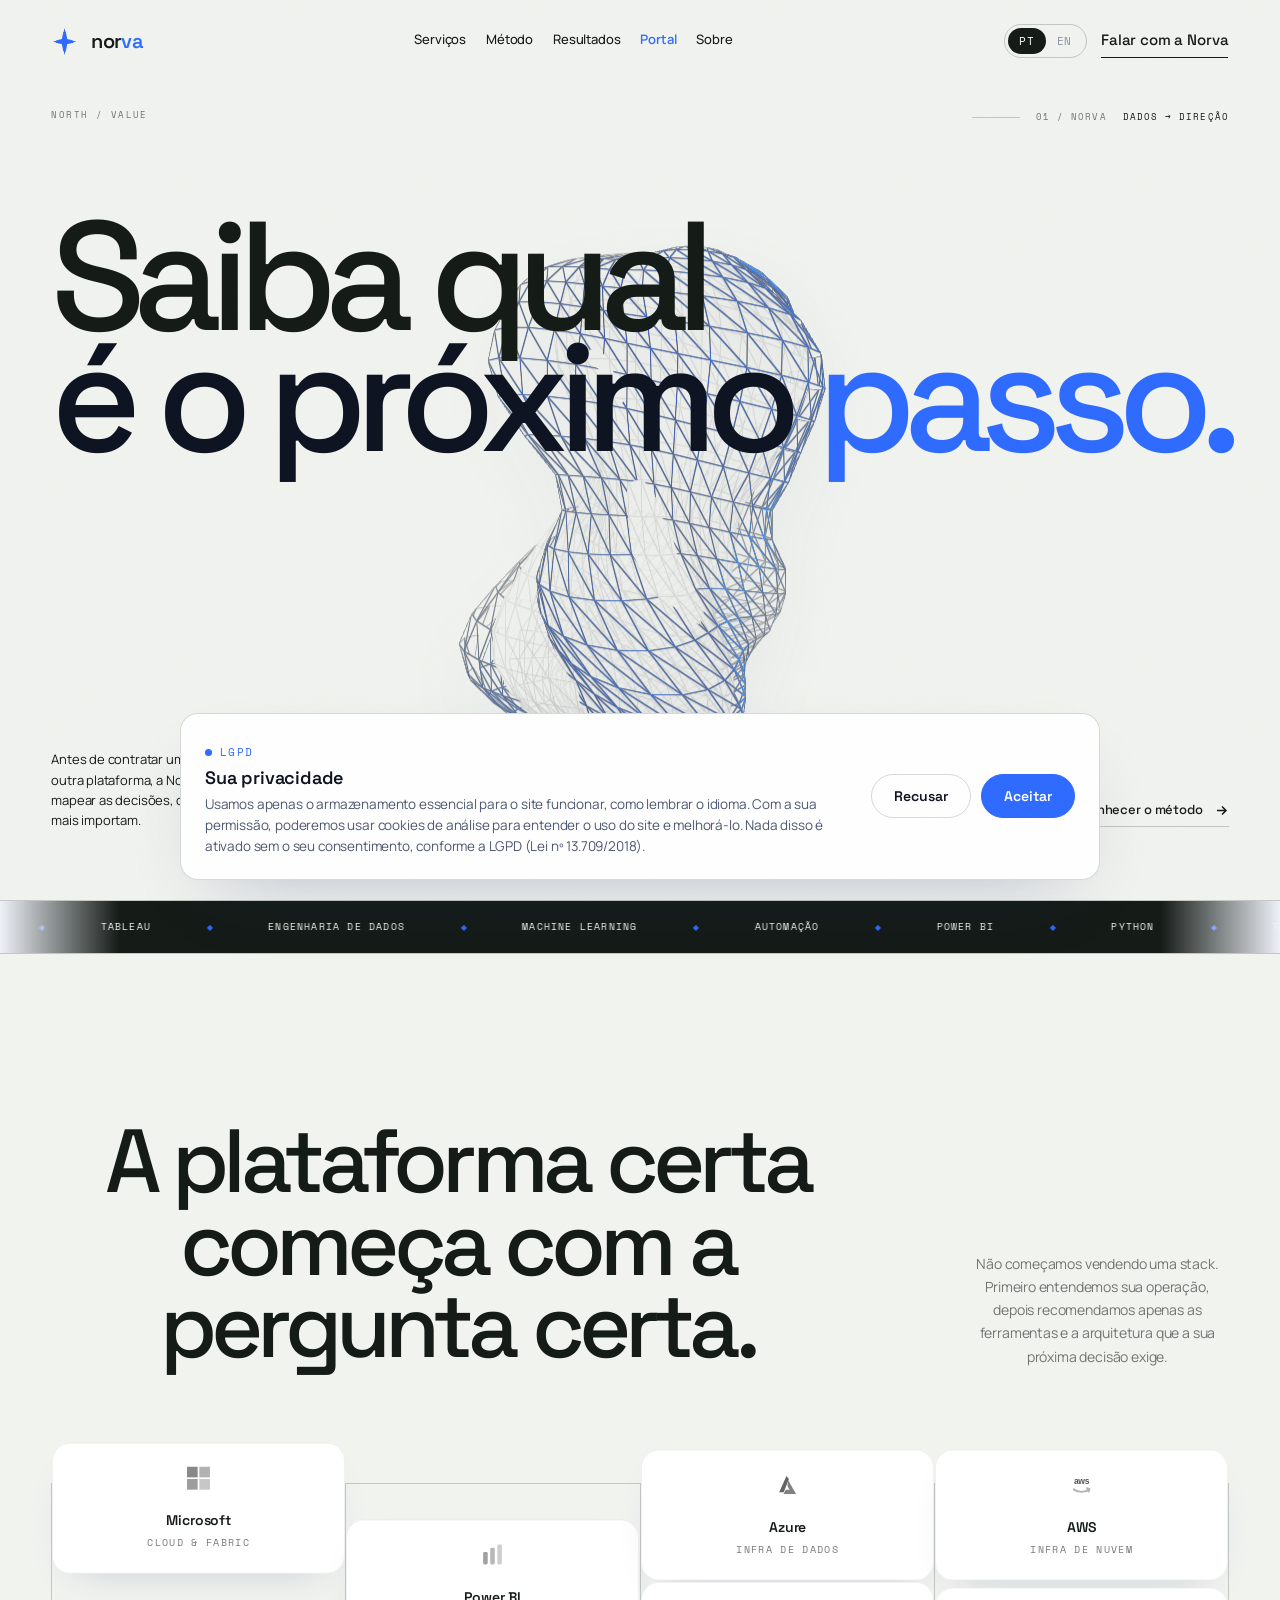
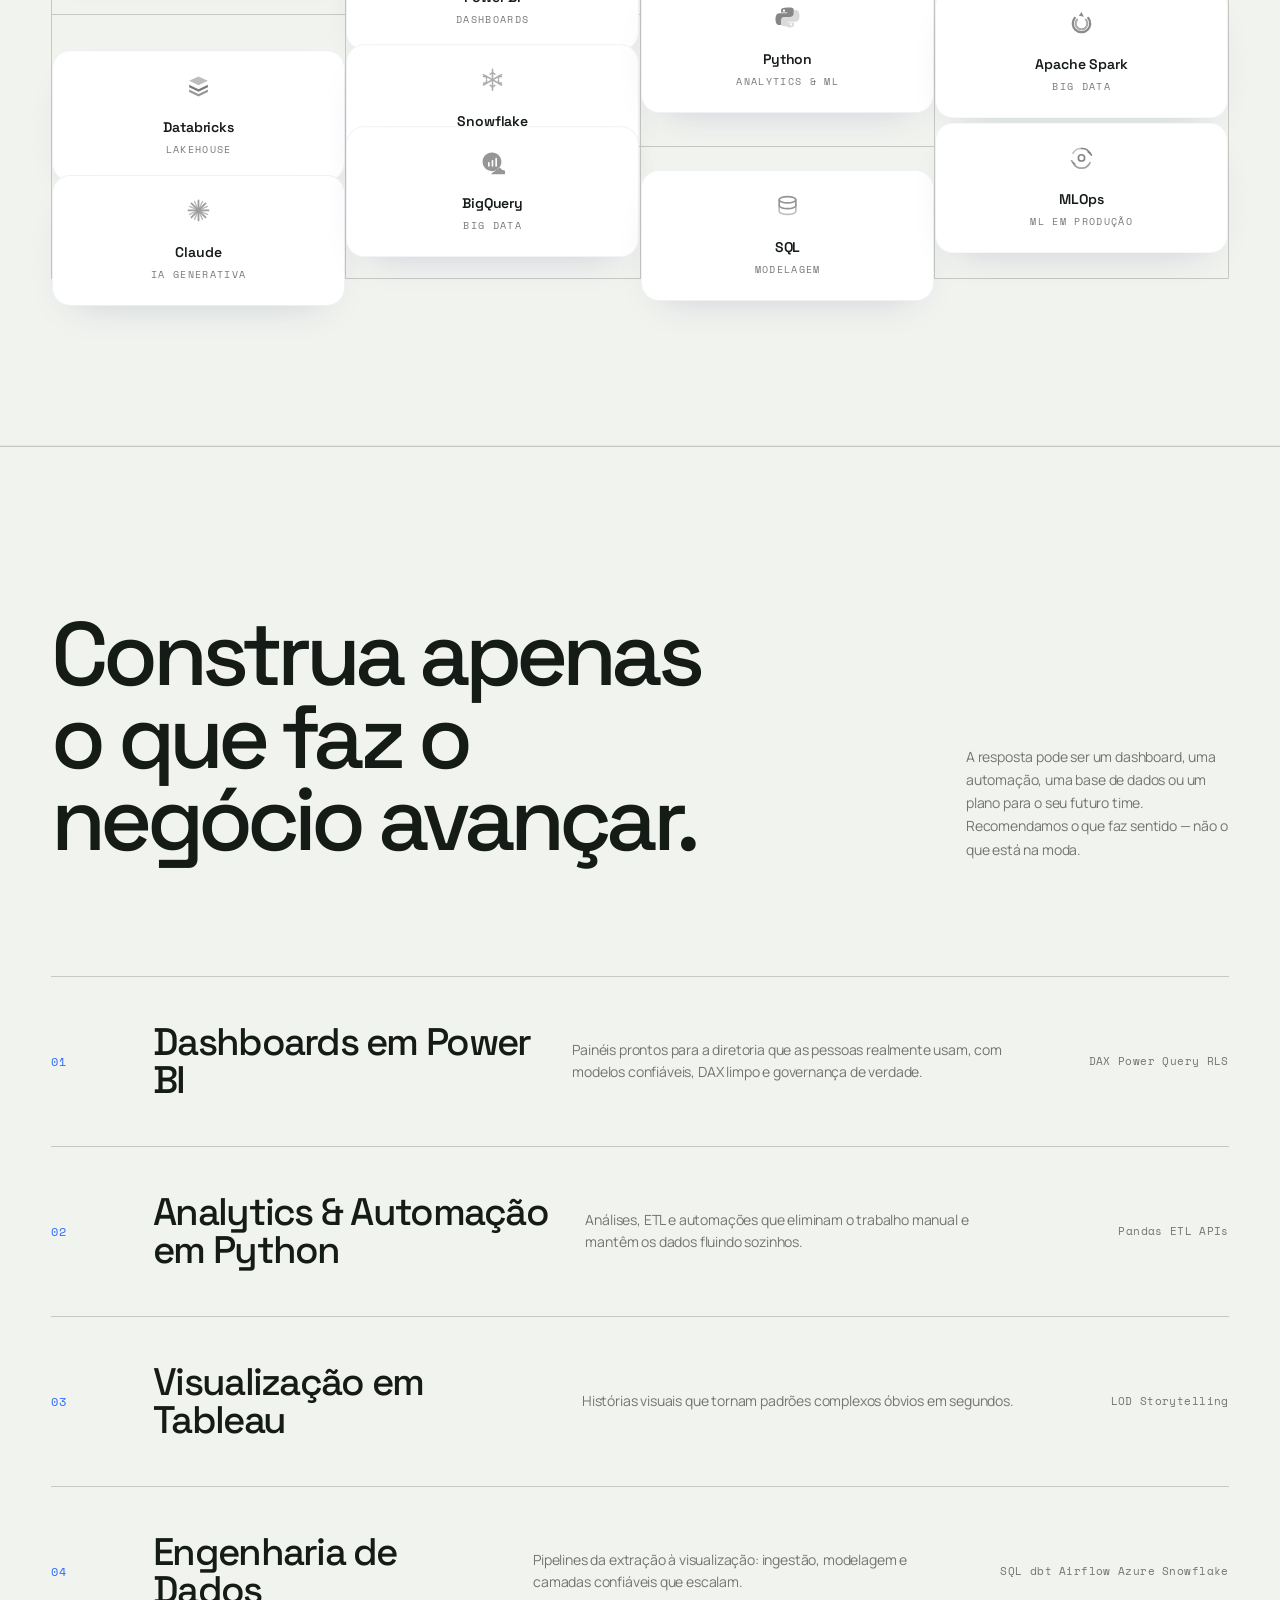
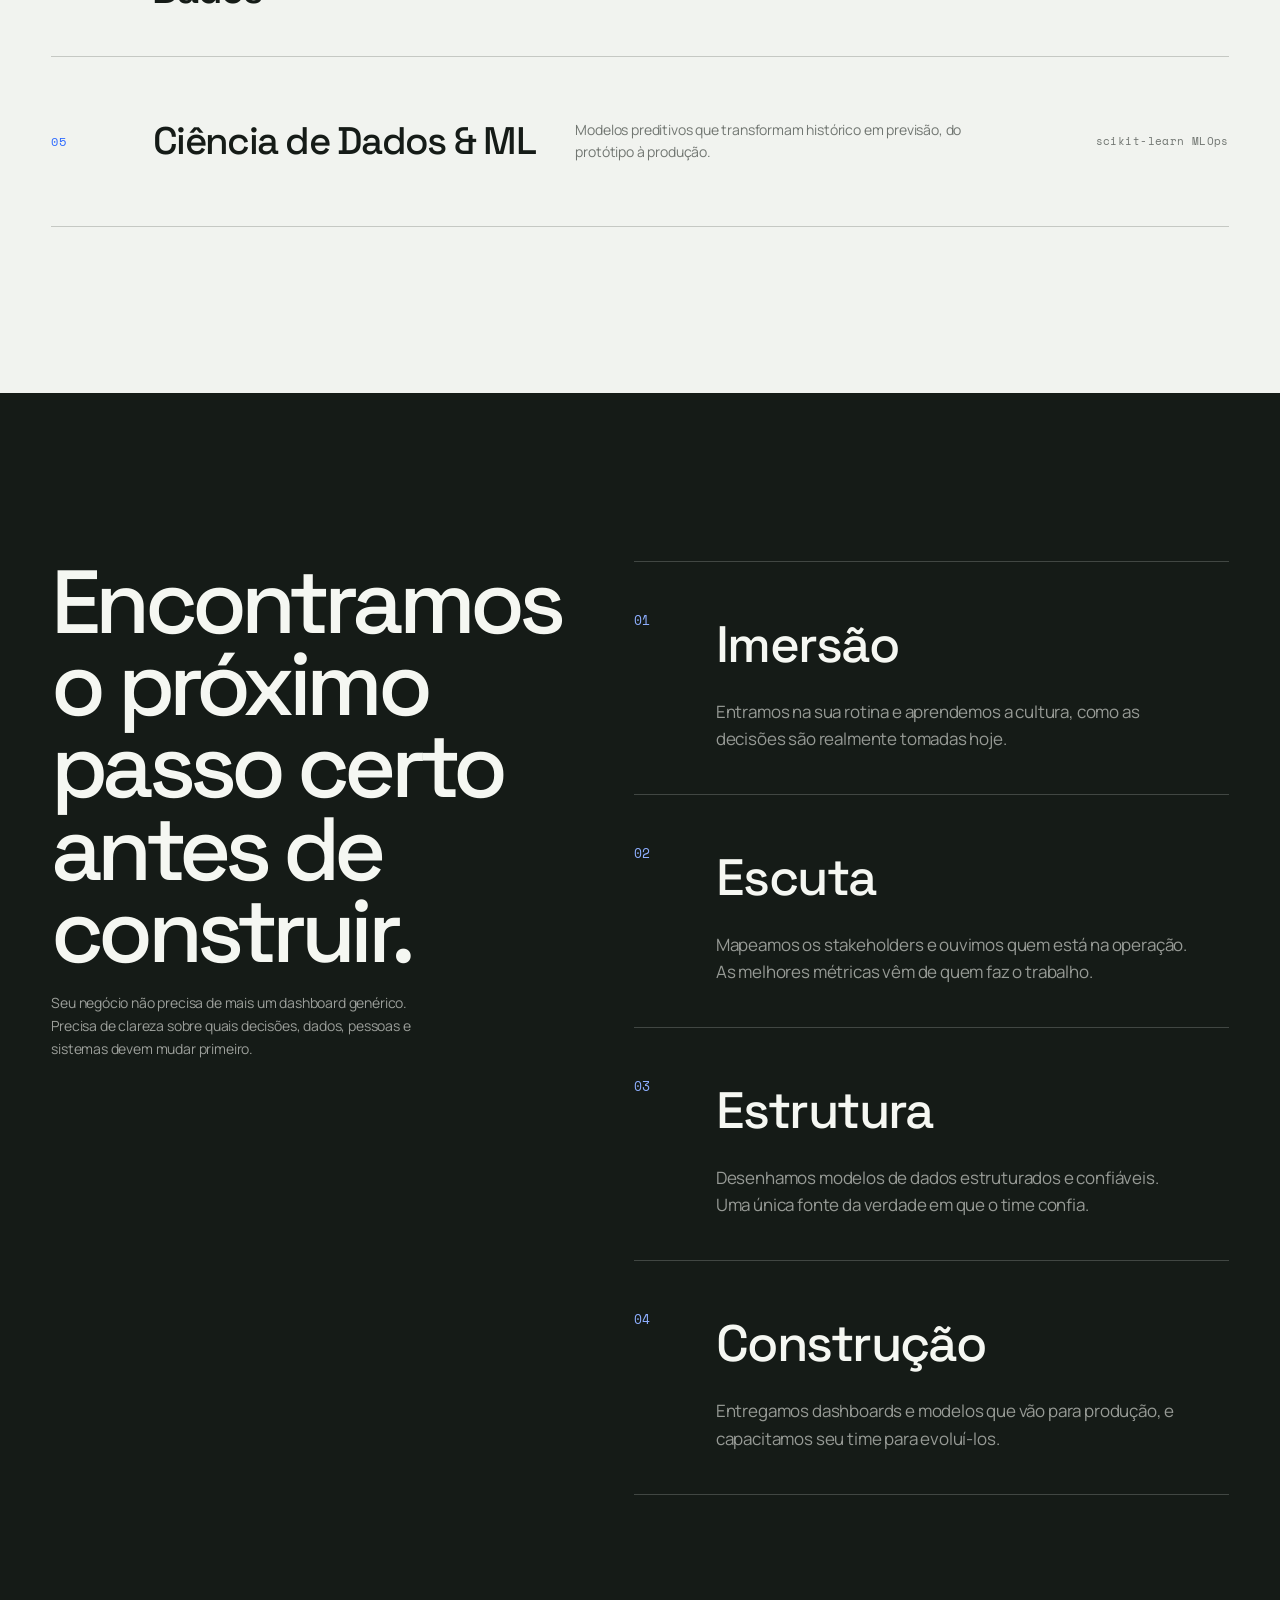
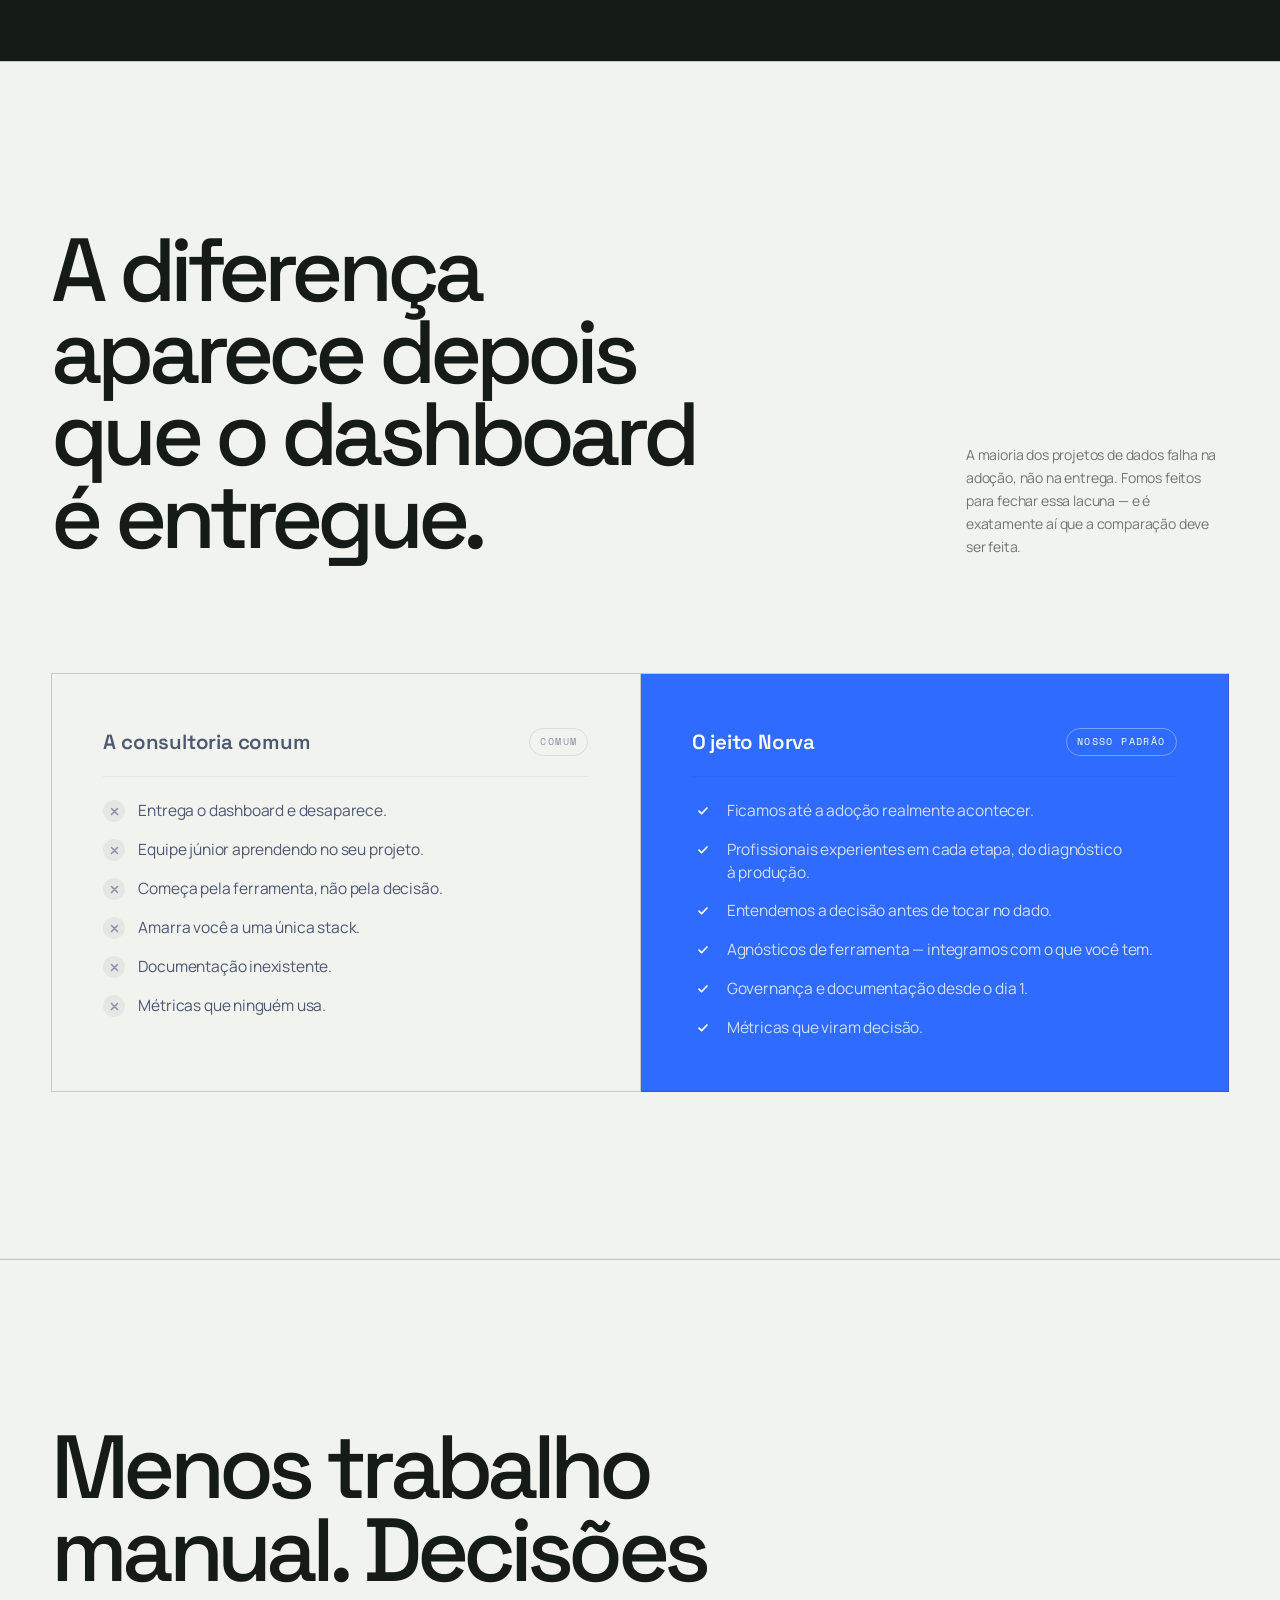
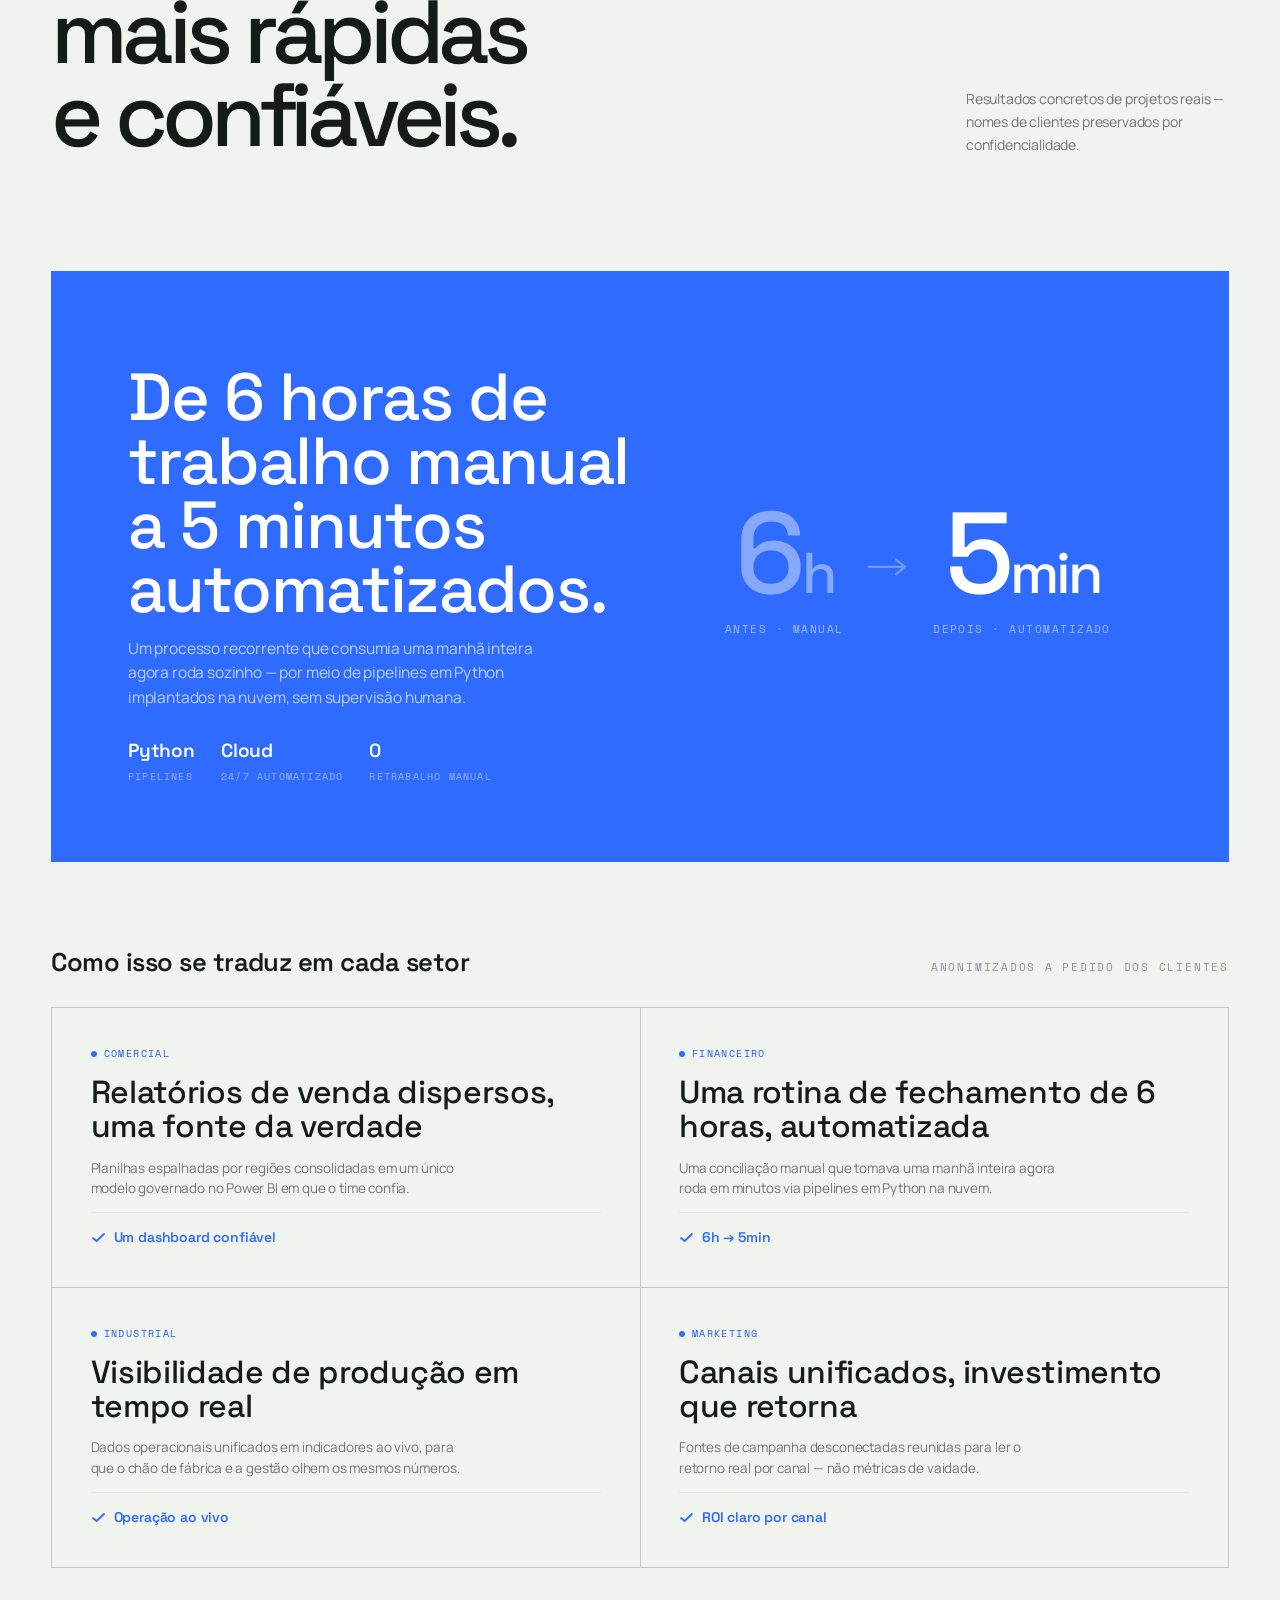
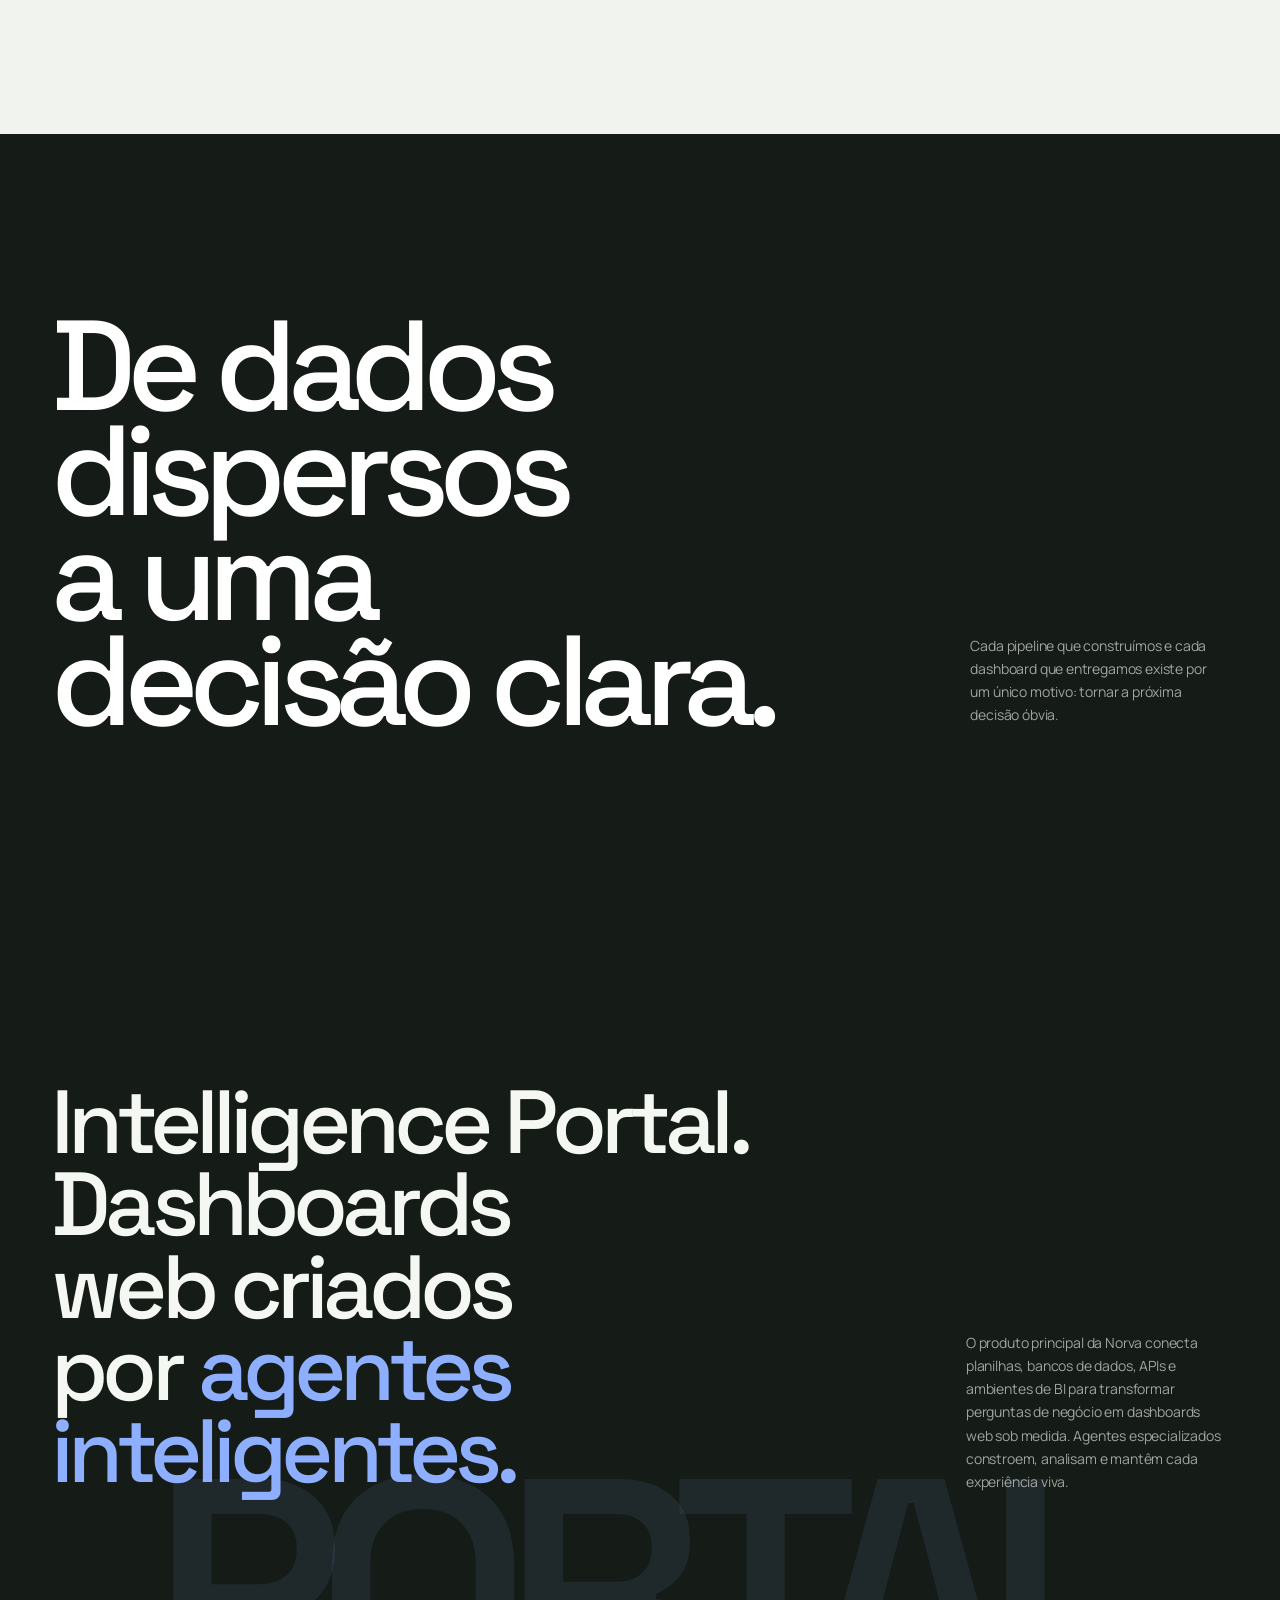
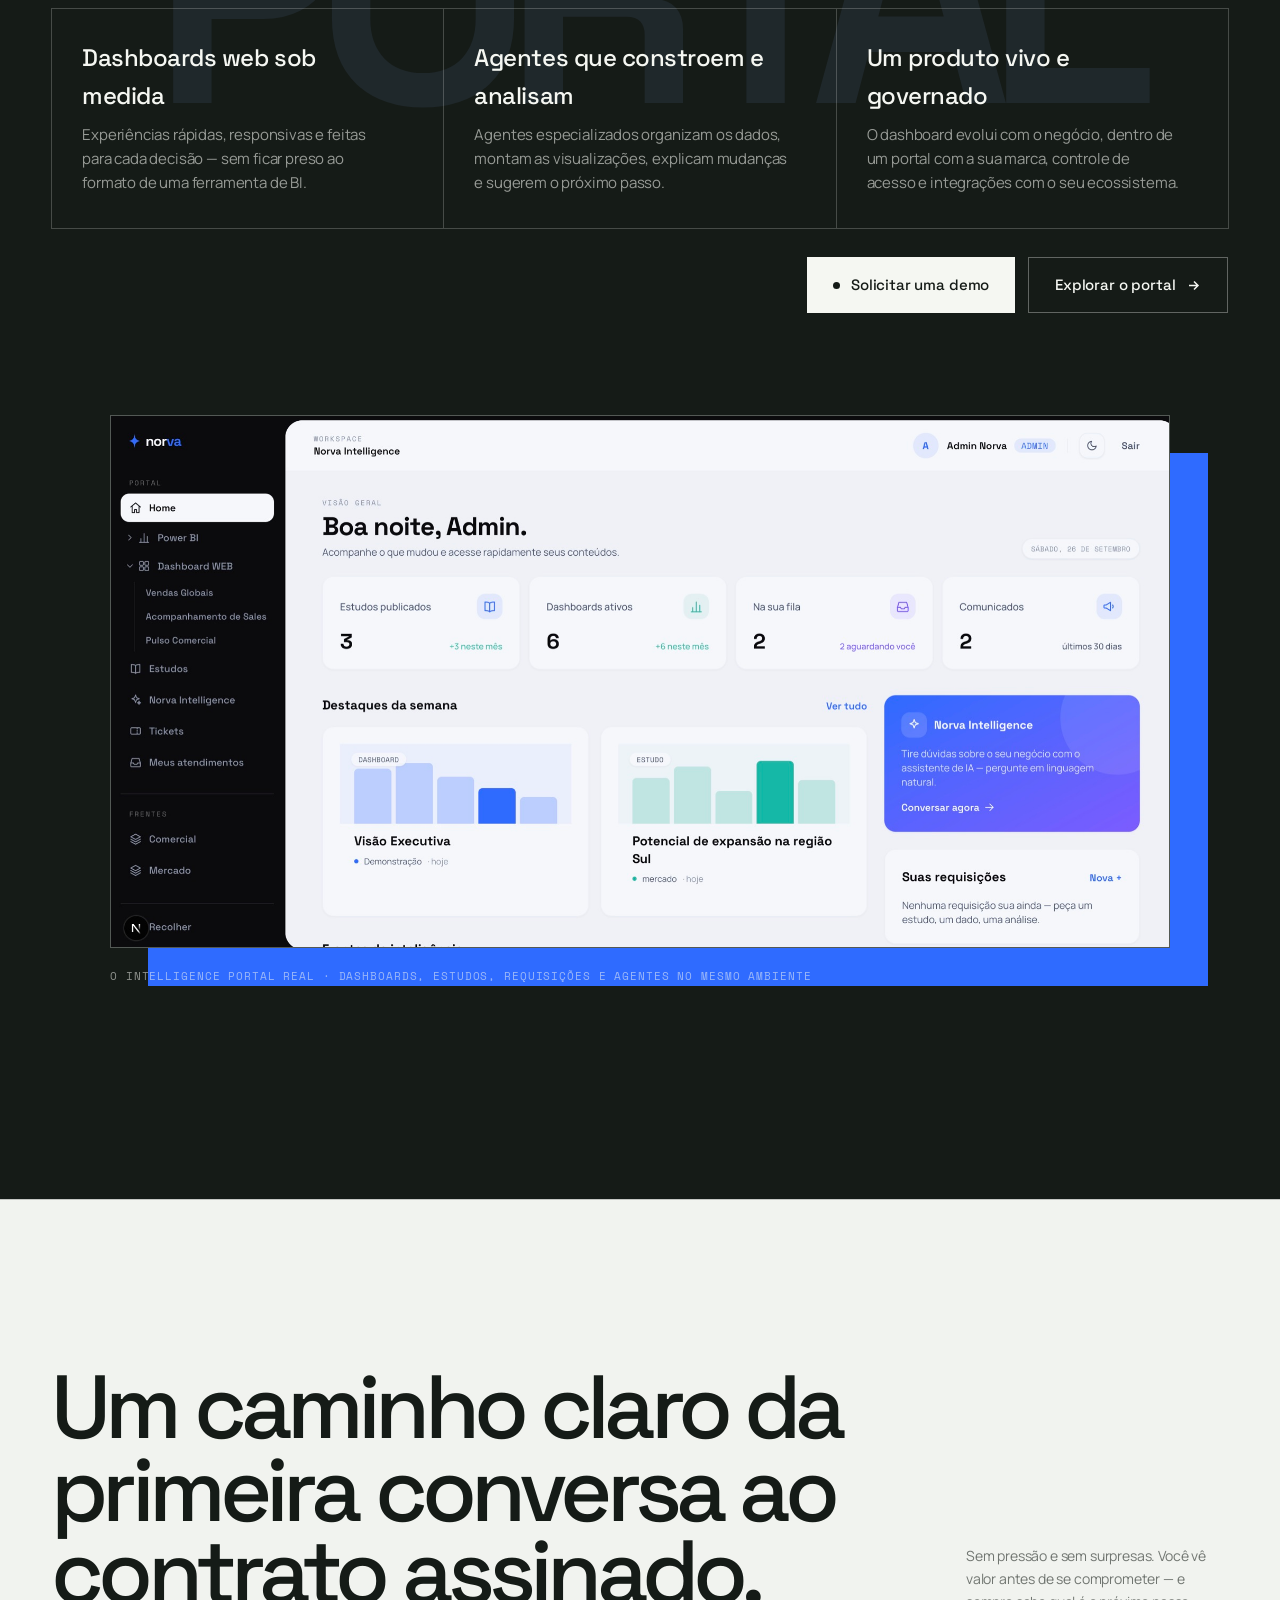
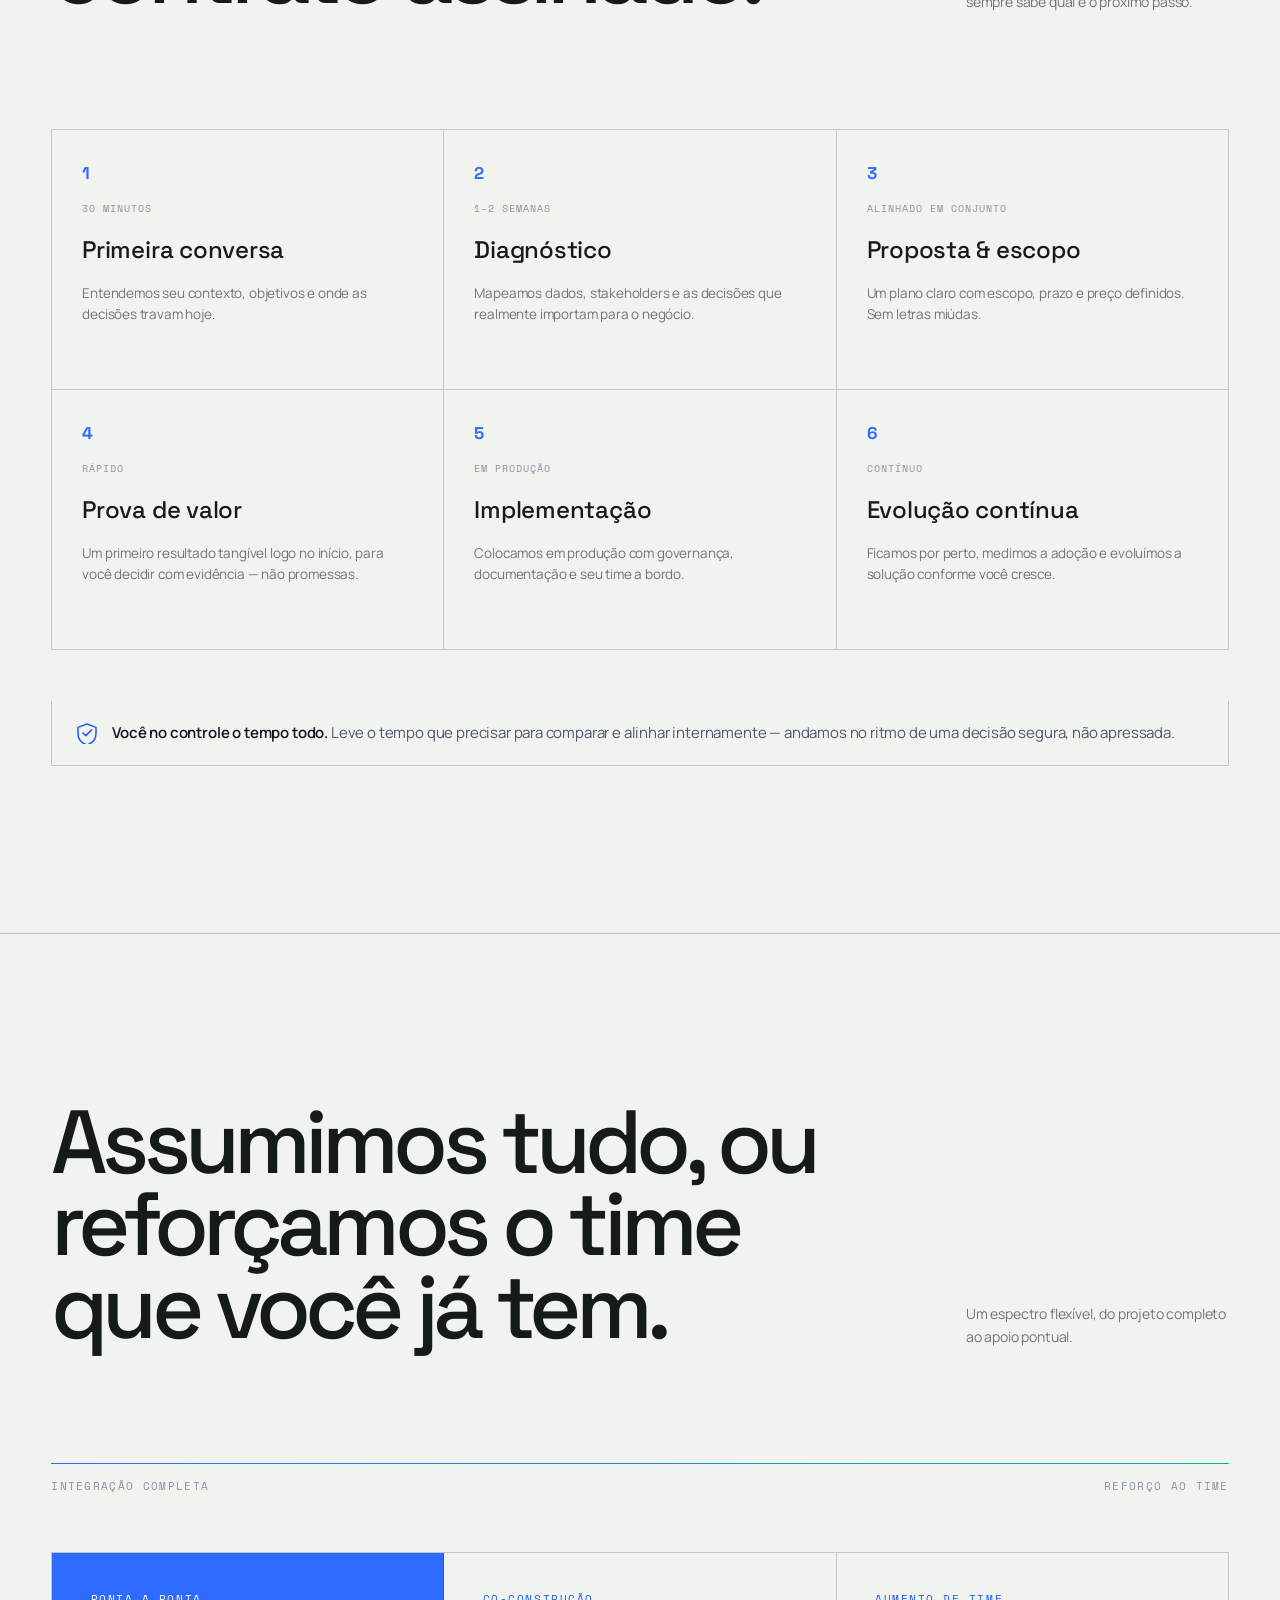
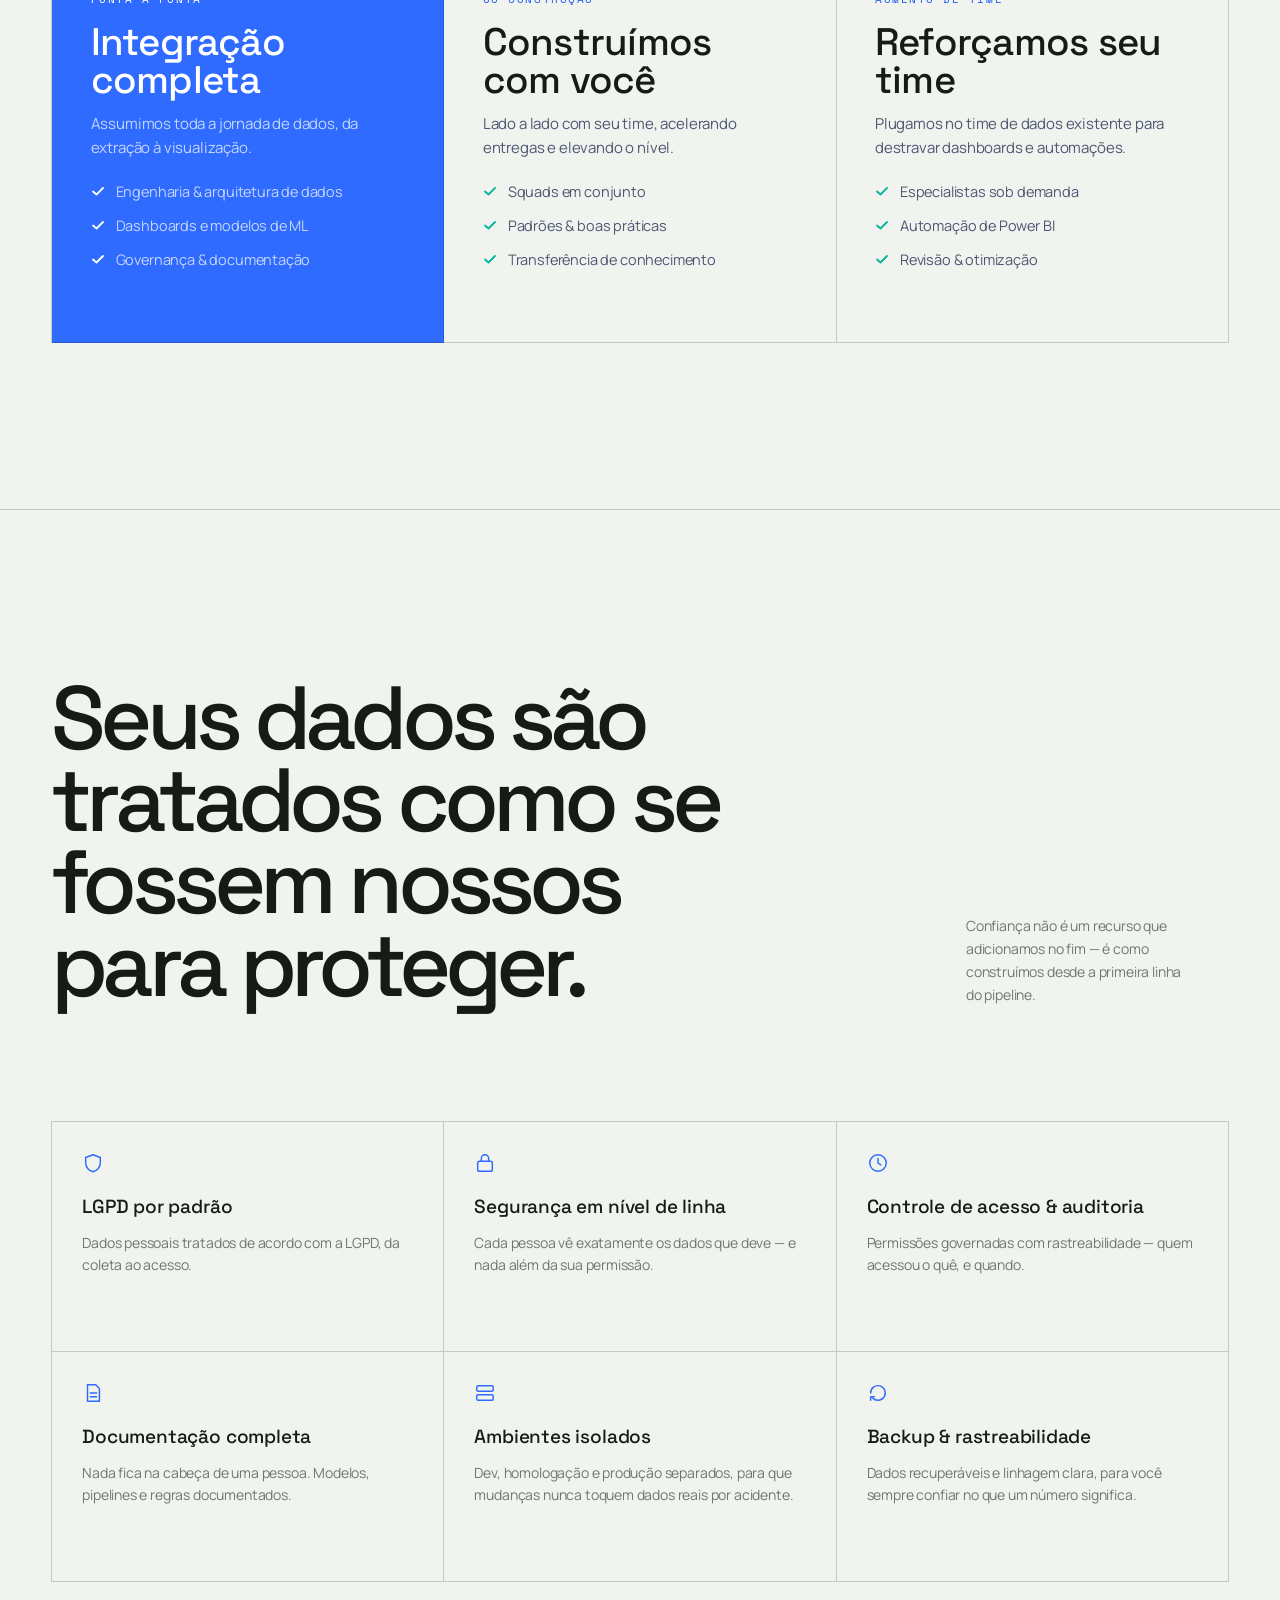
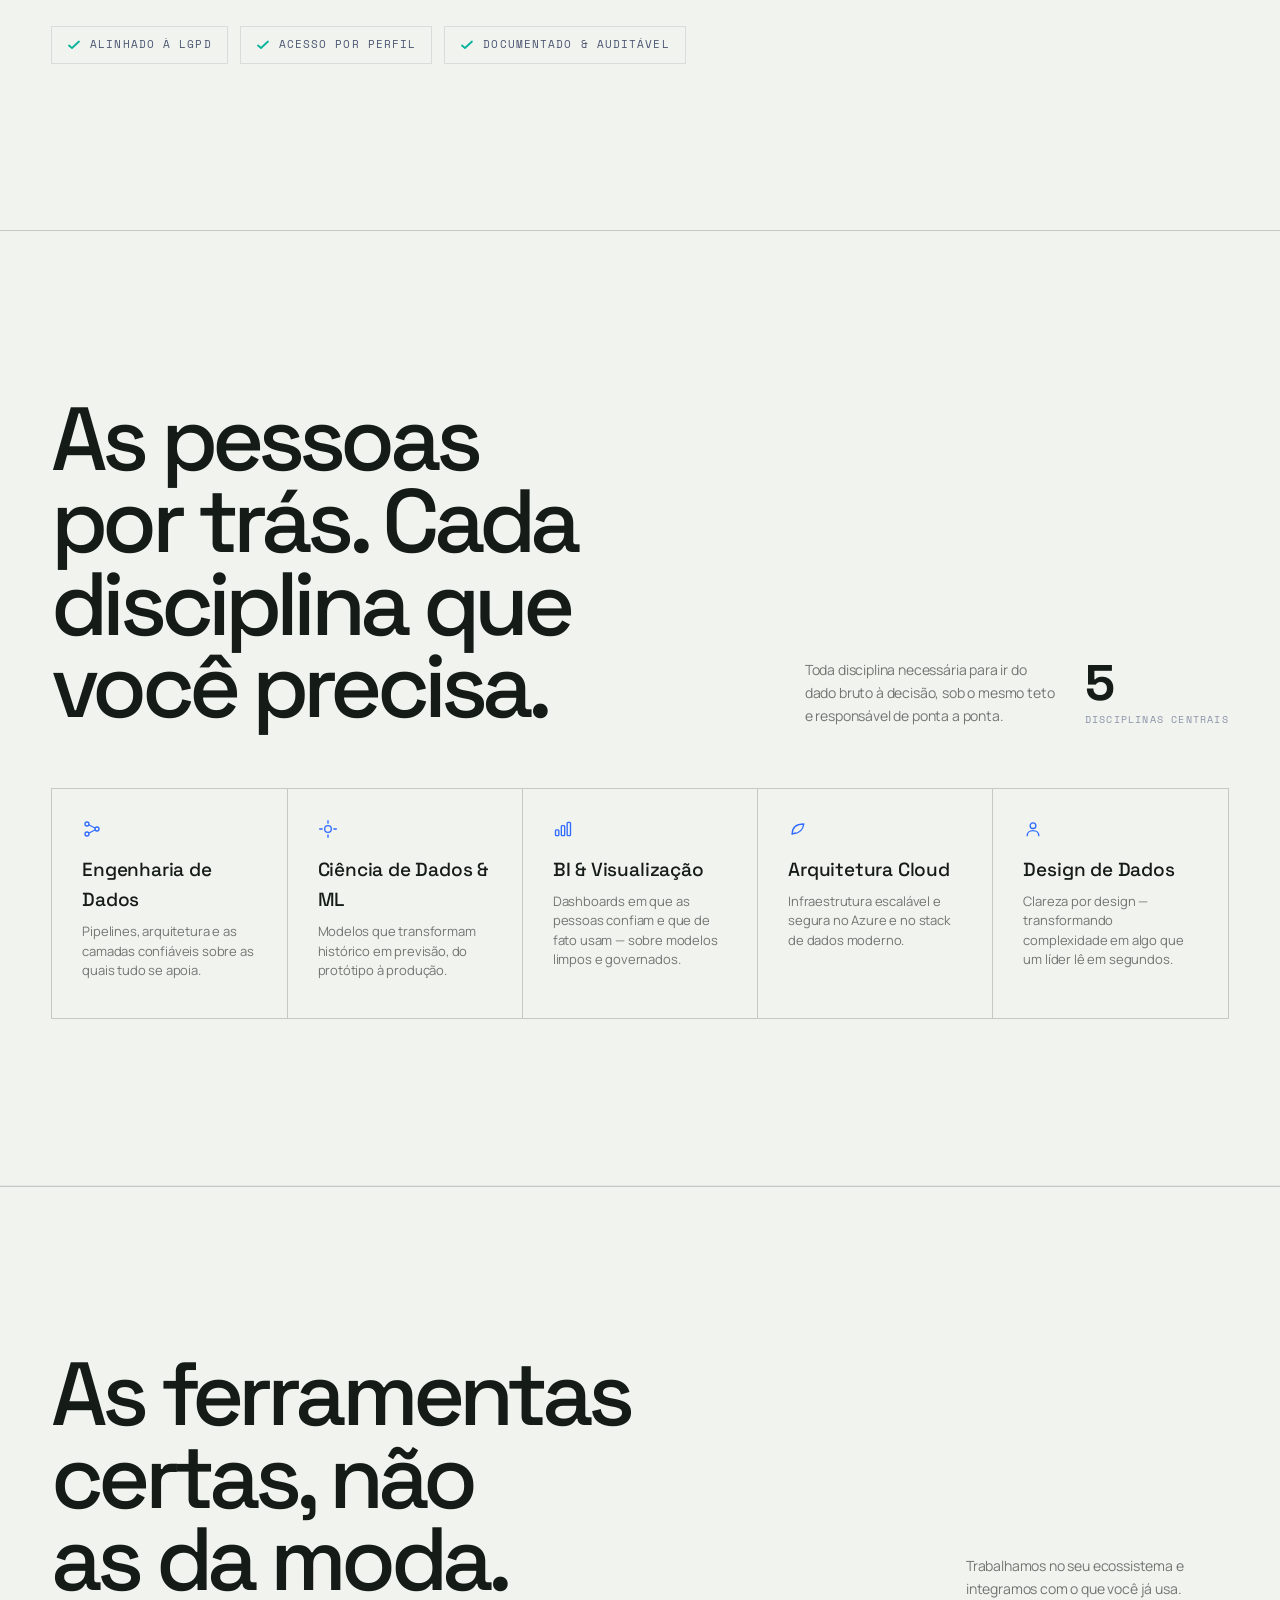
==== commit 0e6c4e4a: "fix(assets): alinha versões de cache do CSS entre index e portal O quê: todos os CSS do site (tokens" ====
--- a/index.html
+++ b/index.html
@@ -138,11 +138,11 @@
 <link rel="preconnect" href="https://fonts.googleapis.com" />
 <link rel="preconnect" href="https://fonts.gstatic.com" crossorigin />
 <link href="https://fonts.googleapis.com/css2?family=Space+Grotesk:wght@400;500;600;700&family=Manrope:wght@400;500;600;700&family=Space+Mono:wght@400;700&display=swap" rel="stylesheet" />
-<link rel="stylesheet" href="tokens.css?v=1" />
-<link rel="stylesheet" href="styles.css?v=4" />
-<link rel="stylesheet" href="mobile.css?v=2" />
-<link rel="stylesheet" href="refinement.css?v=2" />
-<link rel="stylesheet" href="exhibition.css?v=3" />
+<link rel="stylesheet" href="tokens.css?v=5" />
+<link rel="stylesheet" href="styles.css?v=5" />
+<link rel="stylesheet" href="mobile.css?v=5" />
+<link rel="stylesheet" href="refinement.css?v=5" />
+<link rel="stylesheet" href="exhibition.css?v=5" />
 <link rel="stylesheet" href="cookie-consent.css?v=1" />
 </head>
 <body>
--- a/tokens.css
+++ b/tokens.css
@@ -11,8 +11,8 @@
      para que a especificidade entre eles continue decidindo como hoje.
    - components, sections, pages: reservadas para as próximas fases.
    - overrides: só o que precisa vencer de propósito (ex-inline e
-     ex-!important). Por estar numa camada posterior, vence base sem
-     !important e sem depender de especificidade.
+     ex-important). Por estar numa camada posterior, vence base sem
+     a flag important e sem depender de especificidade.
    cookie-consent.css fica fora das camadas (frente separada). */
 @layer reset, tokens, base, components, sections, pages, overrides;
 
--- a/styles.css
+++ b/styles.css
@@ -886,9 +886,9 @@
 /* ============================================================
    Ex-estilos inline (index.html e portal.html)
    Camada "overrides": vence "base" como o atributo style vencia, e
-   continua perdendo para !important, como antes. :where() zera a
+   continua perdendo para declarações important, como antes. :where() zera a
    especificidade para que overrides vindos dos outros arquivos
-   (ex-!important) continuem vencendo estes valores, como antes.
+   (ex-important) continuem vencendo estes valores, como antes.
    Valores copiados literalmente do atributo style.
    ============================================================ */
 @layer overrides {
--- a/refinement.css
+++ b/refinement.css
@@ -1,45 +1,8 @@
 /* camada: base (mesma camada de styles.css, para manter a especificidade entre arquivos). Ordem em tokens.css. */
 @layer base {
 
-/* Focused visual refinement: keep the Norva system, remove generic AI patterns. */
-
-/* No gradient typography anywhere on the landing page. */
-.gradient-text {
-  background: none !important;
-  -webkit-background-clip: initial !important;
-  background-clip: initial !important;
-  color: var(--accent-bright) !important;
-  -webkit-text-fill-color: currentColor !important;
-}
-
-.impact-claim em,
-.bignum .nb.to .v {
-  background: none !important;
-  color: #8eafff !important;
-  -webkit-background-clip: initial !important;
-  background-clip: initial !important;
-  -webkit-text-fill-color: currentColor !important;
-}
-
-/* Remove the repeated colored overline + headline formula. */
-.eyebrow {
-  display: none !important;
-}
-
-.hero-copy > .eyebrow,
-.section-head > .eyebrow,
-.approach-aside > .eyebrow,
-.st-inner > .eyebrow,
-#about .reveal > .eyebrow,
-.contact-inner > .reveal > .eyebrow {
-  display: none !important;
-}
-
 .section-head h2 { margin-top: 0; }
 .phero h1 { margin-top: 0; }
-.approach-aside h2,
-.contact h2,
-.about-statement { margin-top: 0 !important; }
 
 /* Hero: campaign composition with a central brand sculpture. */
 .hero {
@@ -47,14 +10,6 @@
   padding: 76px 0 0;
   background: #f7f8fc;
   overflow: hidden;
-}
-
-.hero-bg,
-.hero-grid,
-.spotlight,
-.hero .panel,
-.scroll-cue {
-  display: none !important;
 }
 
 .hero .wrap {
@@ -118,10 +73,6 @@
   letter-spacing: -0.055em;
 }
 
-.hero h1 .line:last-child > span {
-  color: var(--text) !important;
-}
-
 .hero-sub {
   max-width: 40ch;
   margin-top: 24px;
@@ -231,11 +182,6 @@
   border: 0;
 }
 
-.statement .st-grid,
-.statement .st-shape {
-  display: none !important;
-}
-
 .st-inner {
   max-width: none;
   display: grid;
@@ -251,10 +197,6 @@
   font-size: clamp(54px, 7.4vw, 104px);
   line-height: 0.94;
   letter-spacing: -0.055em;
-}
-
-.statement .gradient-text {
-  color: #fff !important;
 }
 
 .st-sub {
@@ -420,3 +362,21 @@
 }
 
 } /* fim @layer base */
+
+/* Overrides deste arquivo que antes eram declarações "important" (17).
+   A camada "overrides" vence "base" sem a flag; seletores e ordem são
+   os originais, então a disputa entre eles continua igual. */
+@layer overrides {
+  /* Focused visual refinement: keep the Norva system, remove generic AI patterns. */
+  /* No gradient typography anywhere on the landing page. */
+  .gradient-text { background: none; -webkit-background-clip: initial; background-clip: initial; color: var(--accent-bright); -webkit-text-fill-color: currentColor; }
+  .impact-claim em, .bignum .nb.to .v { background: none; color: #8eafff; -webkit-background-clip: initial; background-clip: initial; -webkit-text-fill-color: currentColor; }
+  /* Remove the repeated colored overline + headline formula. */
+  .eyebrow { display: none; }
+  .hero-copy > .eyebrow, .section-head > .eyebrow, .approach-aside > .eyebrow, .st-inner > .eyebrow, #about .reveal > .eyebrow, .contact-inner > .reveal > .eyebrow { display: none; }
+  .approach-aside h2, .contact h2, .about-statement { margin-top: 0; }
+  .hero-bg, .hero-grid, .spotlight, .hero .panel, .scroll-cue { display: none; }
+  .hero h1 .line:last-child > span { color: var(--text); }
+  .statement .st-grid, .statement .st-shape { display: none; }
+  .statement .gradient-text { color: #fff; }
+} /* fim @layer overrides */
--- a/exhibition.css
+++ b/exhibition.css
@@ -15,13 +15,6 @@
 }
 
 .wrap { max-width: none; }
-.gradient-text,
-.impact-claim em,
-.bignum .nb.to .v {
-  color: inherit !important;
-  background: none !important;
-  -webkit-text-fill-color: currentColor !important;
-}
 
 .section,
 .stacks-band,
@@ -70,7 +63,6 @@
   color: var(--ex-ink);
   font-size: 13px;
   font-weight: 500;
-  background: none !important;
 }
 .nav-links a:nth-child(5),
 .nav-links a:nth-child(6) { display: none; }
@@ -157,9 +149,6 @@
 .hero h1 .line:nth-child(2) > span {
   display: inline-block;
 }
-.hero h1 .line:nth-child(2) > span:last-child {
-  color: var(--ex-blue) !important;
-}
 .hero-art {
   z-index: 2;
   top: 51%;
@@ -273,7 +262,6 @@
 .hero-proof strong { font-size: 25px; font-weight: 500; }
 .hero-proof small { margin-top: 6px; color: var(--ex-faint); font-size: 10px; }
 .scroll-cue {
-  display: flex !important;
   bottom: 20px;
   left: 50%;
   transform: translateX(-50%);
@@ -313,10 +301,6 @@
 .contact h2 {
   max-width: 15ch;
   color: var(--ex-ink);
-  font-size: clamp(52px, 7vw, 104px) !important;
-  font-weight: 500 !important;
-  line-height: 0.92 !important;
-  letter-spacing: -0.065em !important;
 }
 .section-head p,
 .approach-aside p {
@@ -332,8 +316,6 @@
   padding: clamp(110px, 13vw, 180px) 0;
   background: var(--ex-bg);
 }
-.stacks-band .sb-grid,
-.stacks-band .sb-blob { display: none !important; }
 .bl-grid {
   grid-template-columns: repeat(4, 1fr);
   gap: 0;
@@ -401,9 +383,6 @@
   color: #f5f7f2;
 }
 .approach .wrap { grid-template-columns: minmax(0, 0.85fr) minmax(360px, 1fr); }
-.approach-aside h2,
-.approach-aside p { color: inherit !important; }
-.approach-aside p { color: rgba(245,247,242,0.6) !important; }
 .step {
   grid-template-columns: 54px 1fr;
   padding: 42px 0;
@@ -447,7 +426,6 @@
 .impact-meta { border-color: rgba(255,255,255,.25); }
 .bignum .nb .v { font-size: clamp(64px, 9vw, 130px); font-weight: 500; }
 .bignum .nb.from .v { color: rgba(255,255,255,.42); }
-.bignum .nb.to .v { color: #fff !important; }
 .case-grid { grid-template-columns: repeat(2, 1fr); gap: 0; border-top: 1px solid var(--ex-line); border-left: 1px solid var(--ex-line); }
 .case {
   min-height: 260px;
@@ -507,7 +485,6 @@
 }
 .portal > .wrap { position: relative; z-index: 1; }
 .portal .section-head h2 { color: #f5f7f2; max-width: 13ch; }
-.portal .section-head .gradient-text { color: #8eafff !important; }
 .portal .section-head p { color: rgba(245,247,242,.62); }
 .portal-bg { display: none; }
 .portal-stage { display: block; }
@@ -643,8 +620,6 @@
 .chip:hover { transform: none; background: rgba(47,107,255,.04); box-shadow: none; }
 .chip .badge { border-radius: 0; background: transparent; color: var(--ex-blue); }
 
-/* Questions read like an index. */
-.faq .section-head { margin-inline: 0 !important; text-align: left !important; }
 .faq-wrap { max-width: none; }
 .faq-item { border-color: var(--ex-line); }
 .faq-item summary { padding: 28px 0; font-size: clamp(20px, 2.3vw, 32px); font-weight: 500; }
@@ -658,7 +633,6 @@
   color: #f5f7f2;
 }
 #about .about-statement { color: #f5f7f2; font-size: clamp(52px, 7vw, 104px); font-weight: 500; line-height: .92; }
-#about .reveal > p:not(.about-statement) { color: rgba(245,247,242,.6) !important; }
 .about-stats { border: 1px solid rgba(255,255,255,.2); border-radius: 0; background: rgba(255,255,255,.2); box-shadow: none; }
 .about-stats .cell { background: var(--ex-ink); }
 .about-stats .num { color: #8eafff; font-weight: 500; }
@@ -780,15 +754,11 @@
   .hero .btn-primary { justify-content: space-between; }
   .hero .btn-ghost { justify-content: flex-start; }
   .hero .btn-primary .dot { width: 48px; height: 48px; }
-  .scroll-cue { display: none !important; }
-
+  
   .section,
   .stacks-band { padding: 92px 0; }
   .section-head { margin-bottom: 58px; }
-  .section-head h2,
-  .approach-aside h2,
-  .contact h2 { font-size: clamp(44px, 13vw, 68px) !important; }
-  .bl-grid { grid-template-columns: repeat(2,1fr); }
+    .bl-grid { grid-template-columns: repeat(2,1fr); }
   .bl { min-height: 100px; }
   .bl-inner { min-height: 100px; padding: 16px; }
   .svc,
@@ -847,3 +817,26 @@
 }
 
 } /* fim @layer base */
+
+/* Overrides deste arquivo que antes eram declarações "important" (20).
+   A camada "overrides" vence "base" sem a flag; seletores e ordem são
+   os originais, então a disputa entre eles continua igual. */
+@layer overrides {
+  .gradient-text, .impact-claim em, .bignum .nb.to .v { color: inherit; background: none; -webkit-text-fill-color: currentColor; }
+  .nav-links a { background: none; }
+  .hero h1 .line:nth-child(2) > span:last-child { color: var(--ex-blue); }
+  .scroll-cue { display: flex; }
+  .section-head h2, .approach-aside h2, .contact h2 { font-size: clamp(52px, 7vw, 104px); font-weight: 500; line-height: 0.92; letter-spacing: -0.065em; }
+  .stacks-band .sb-grid, .stacks-band .sb-blob { display: none; }
+  .approach-aside h2, .approach-aside p { color: inherit; }
+  .approach-aside p { color: rgba(245,247,242,0.6); }
+  .bignum .nb.to .v { color: #fff; }
+  .portal .section-head .gradient-text { color: #8eafff; }
+  /* Questions read like an index. */
+  .faq .section-head { margin-inline: 0; text-align: left; }
+  #about .reveal > p:not(.about-statement) { color: rgba(245,247,242,.6); }
+  @media (max-width: 720px) {
+    .scroll-cue { display: none; }
+    .section-head h2, .approach-aside h2, .contact h2 { font-size: clamp(44px, 13vw, 68px); }
+  }
+} /* fim @layer overrides */
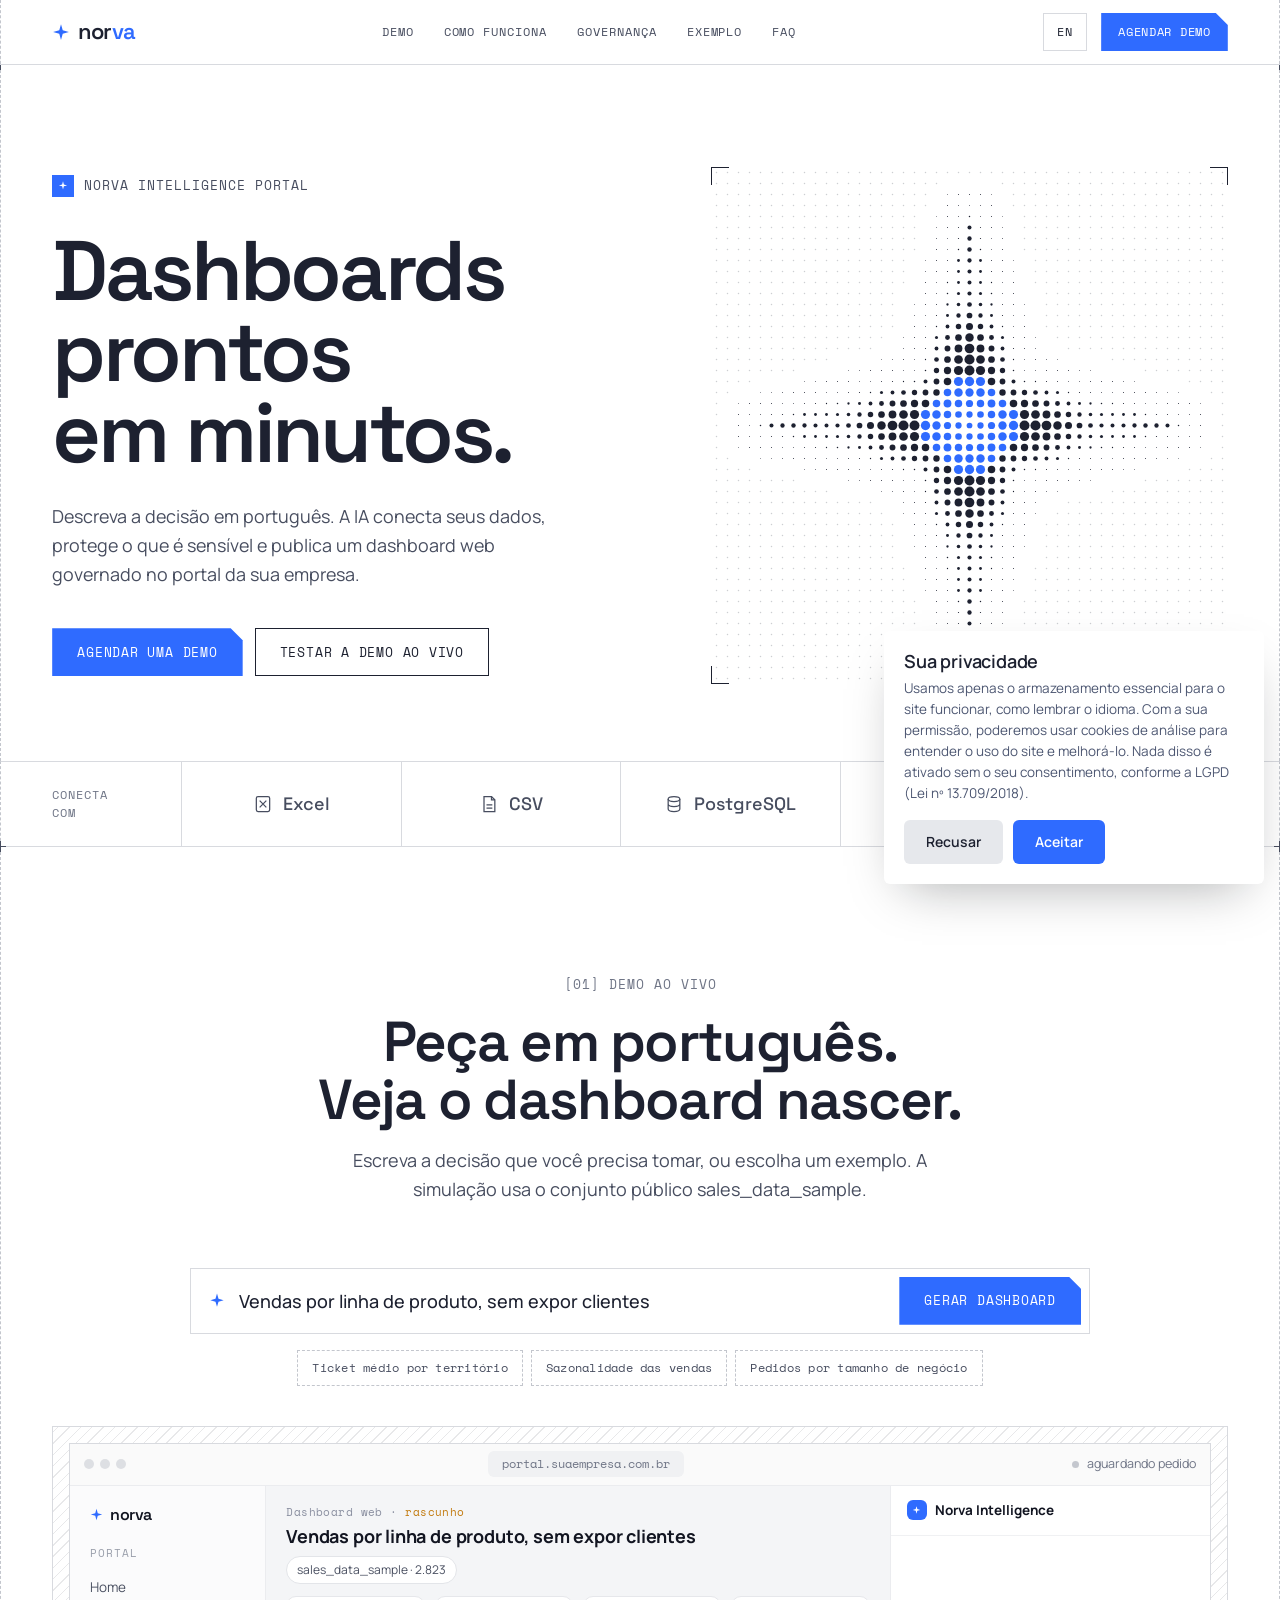
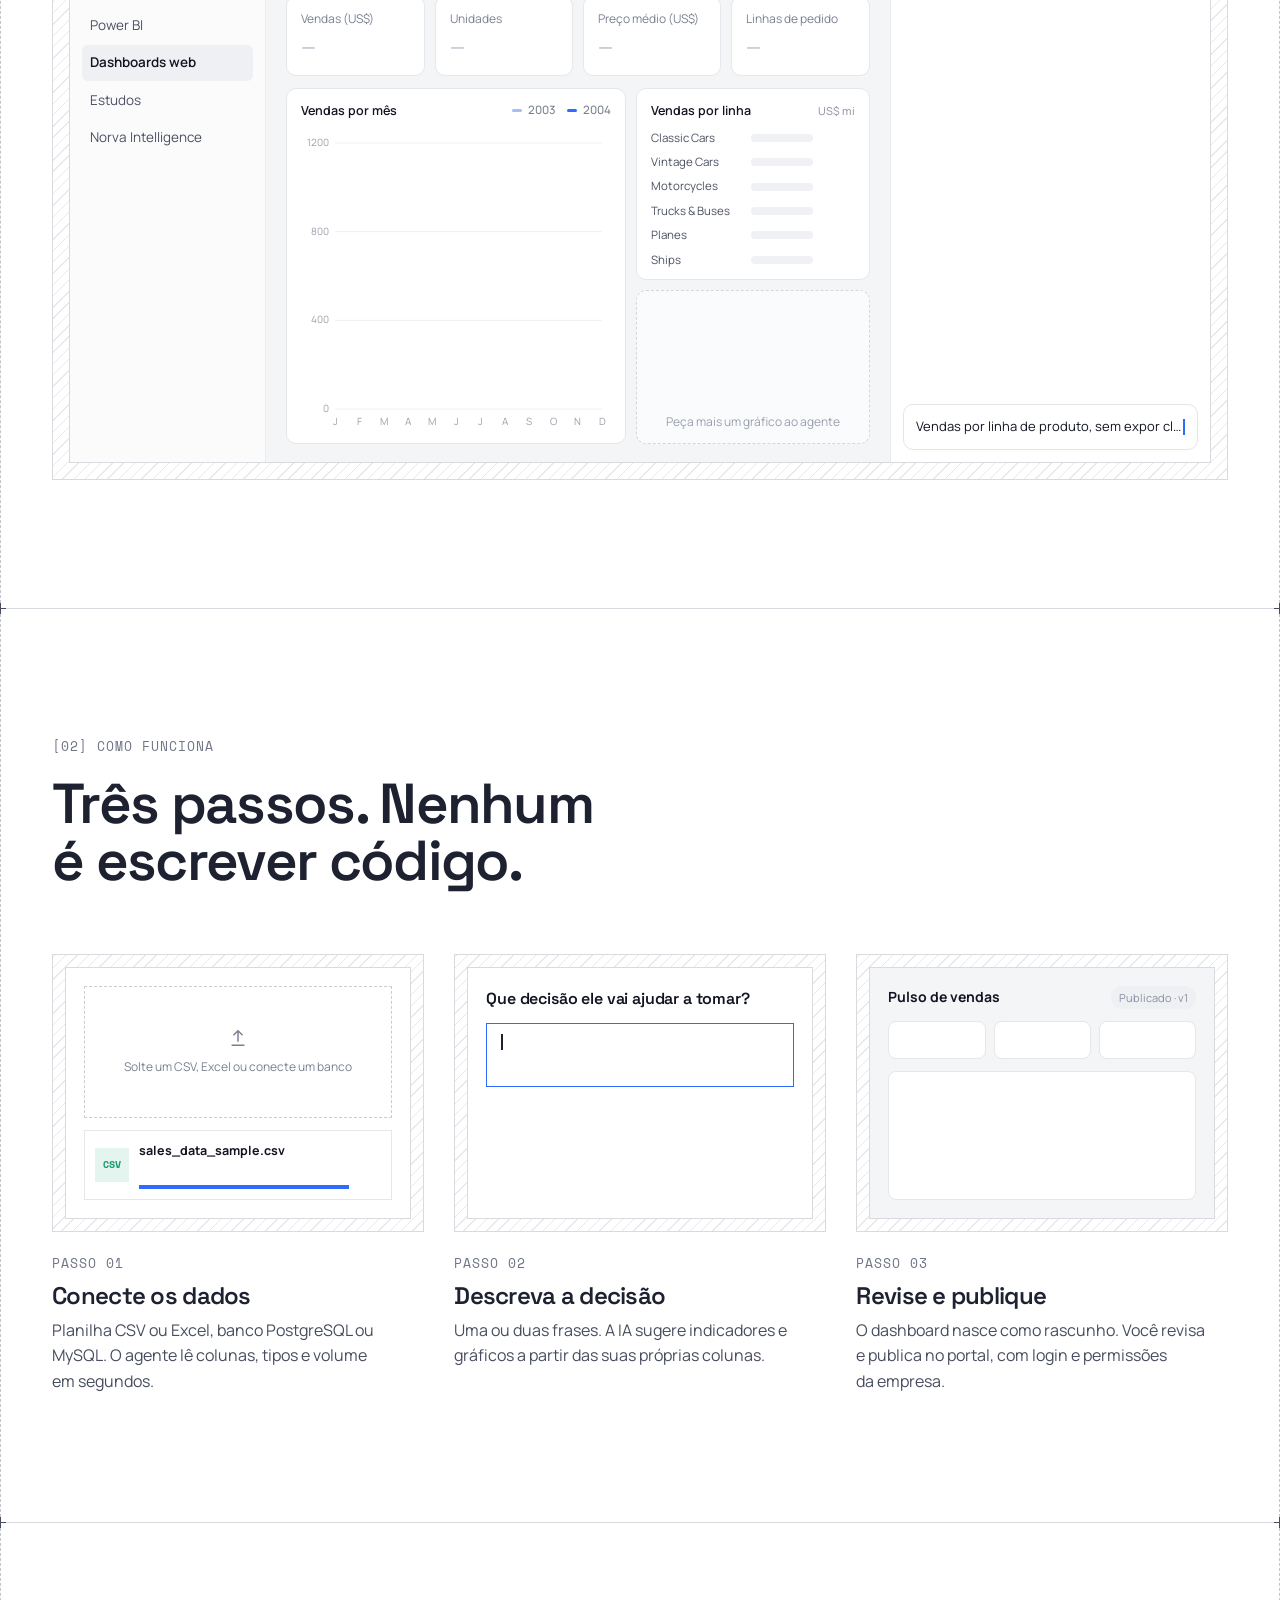
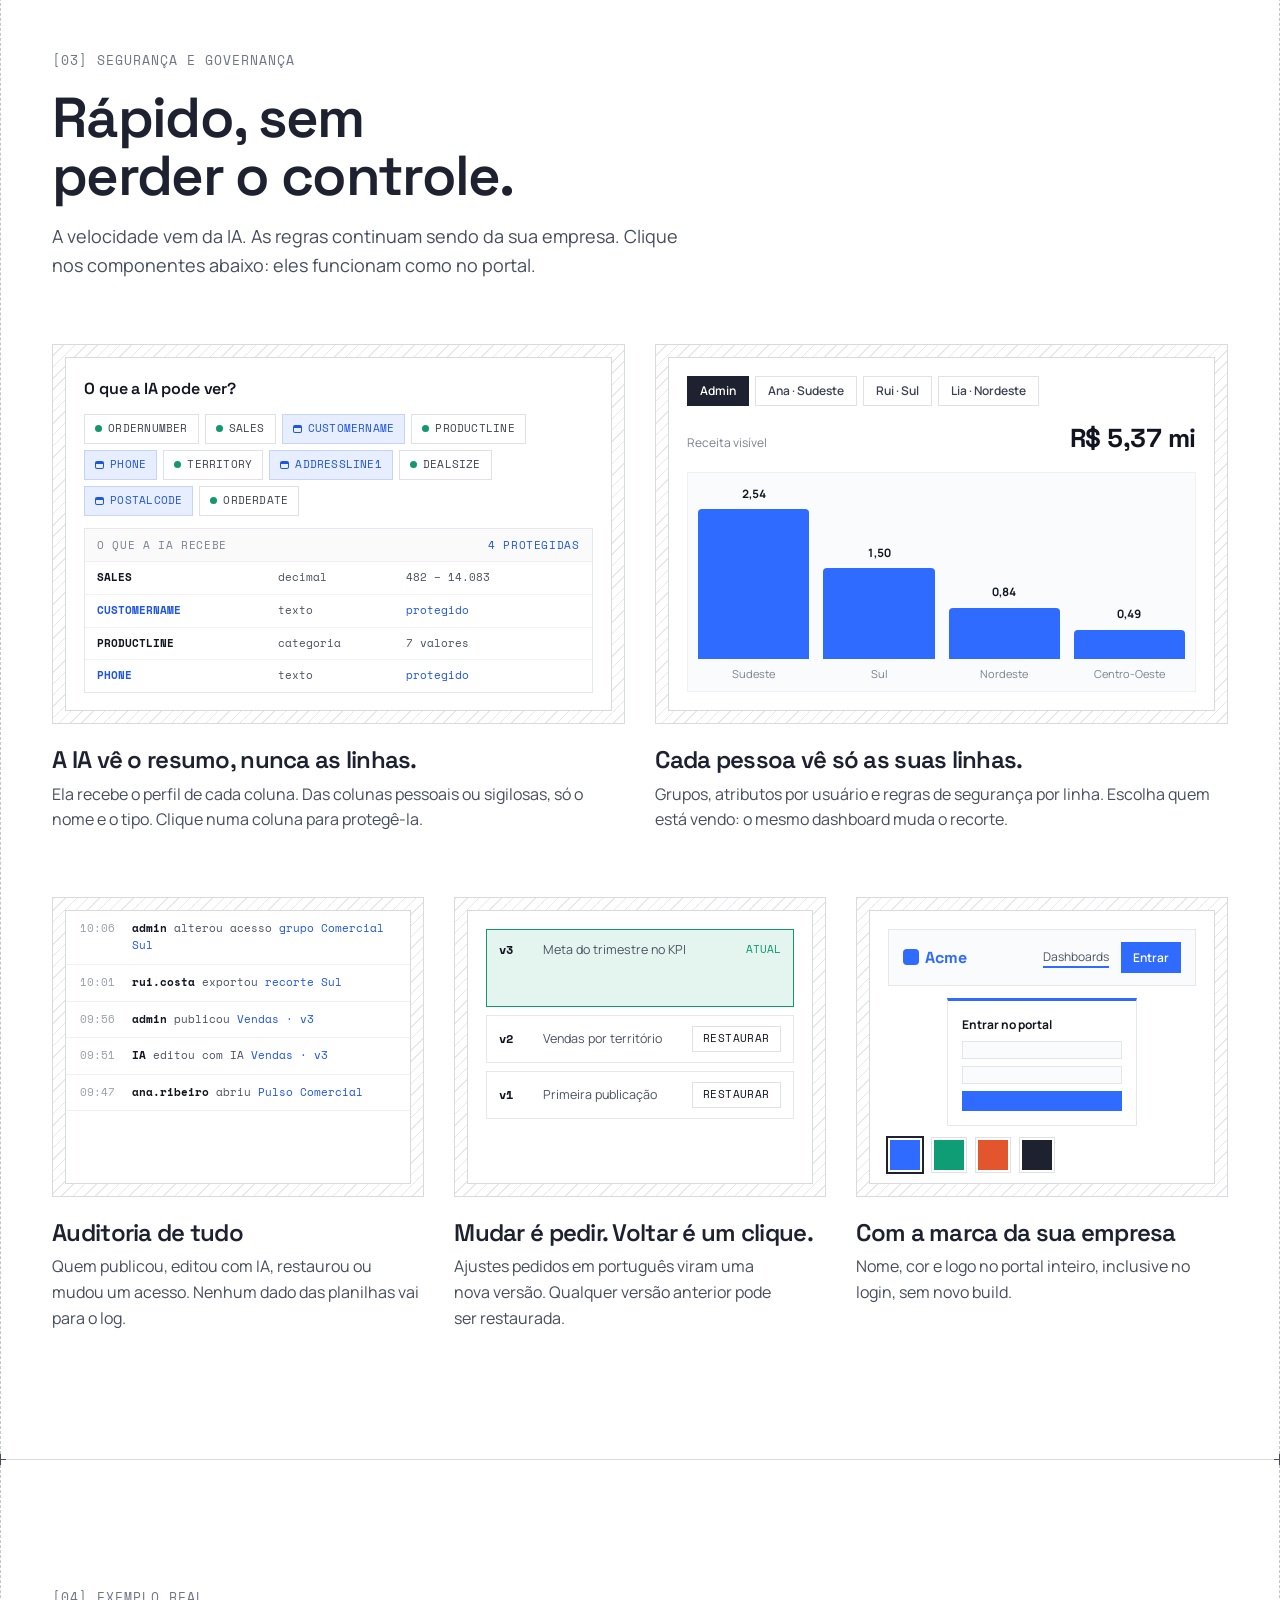
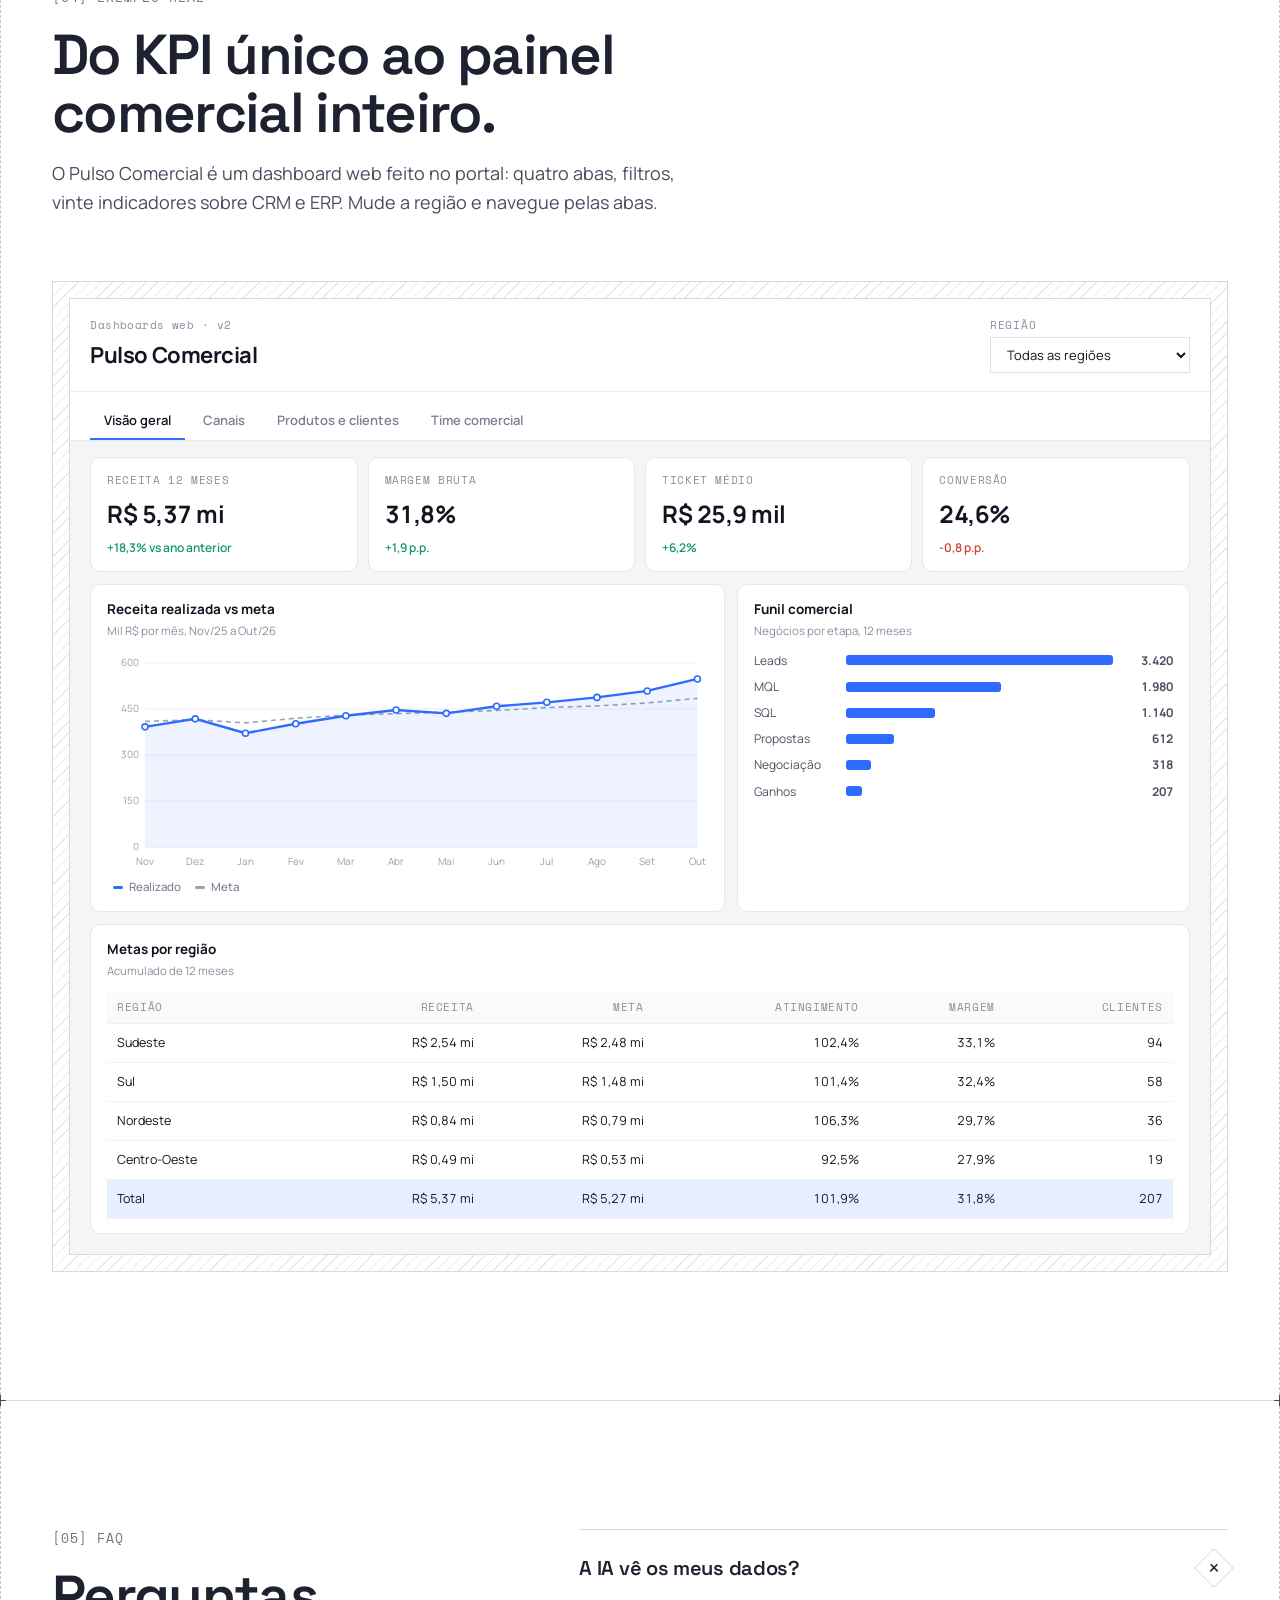
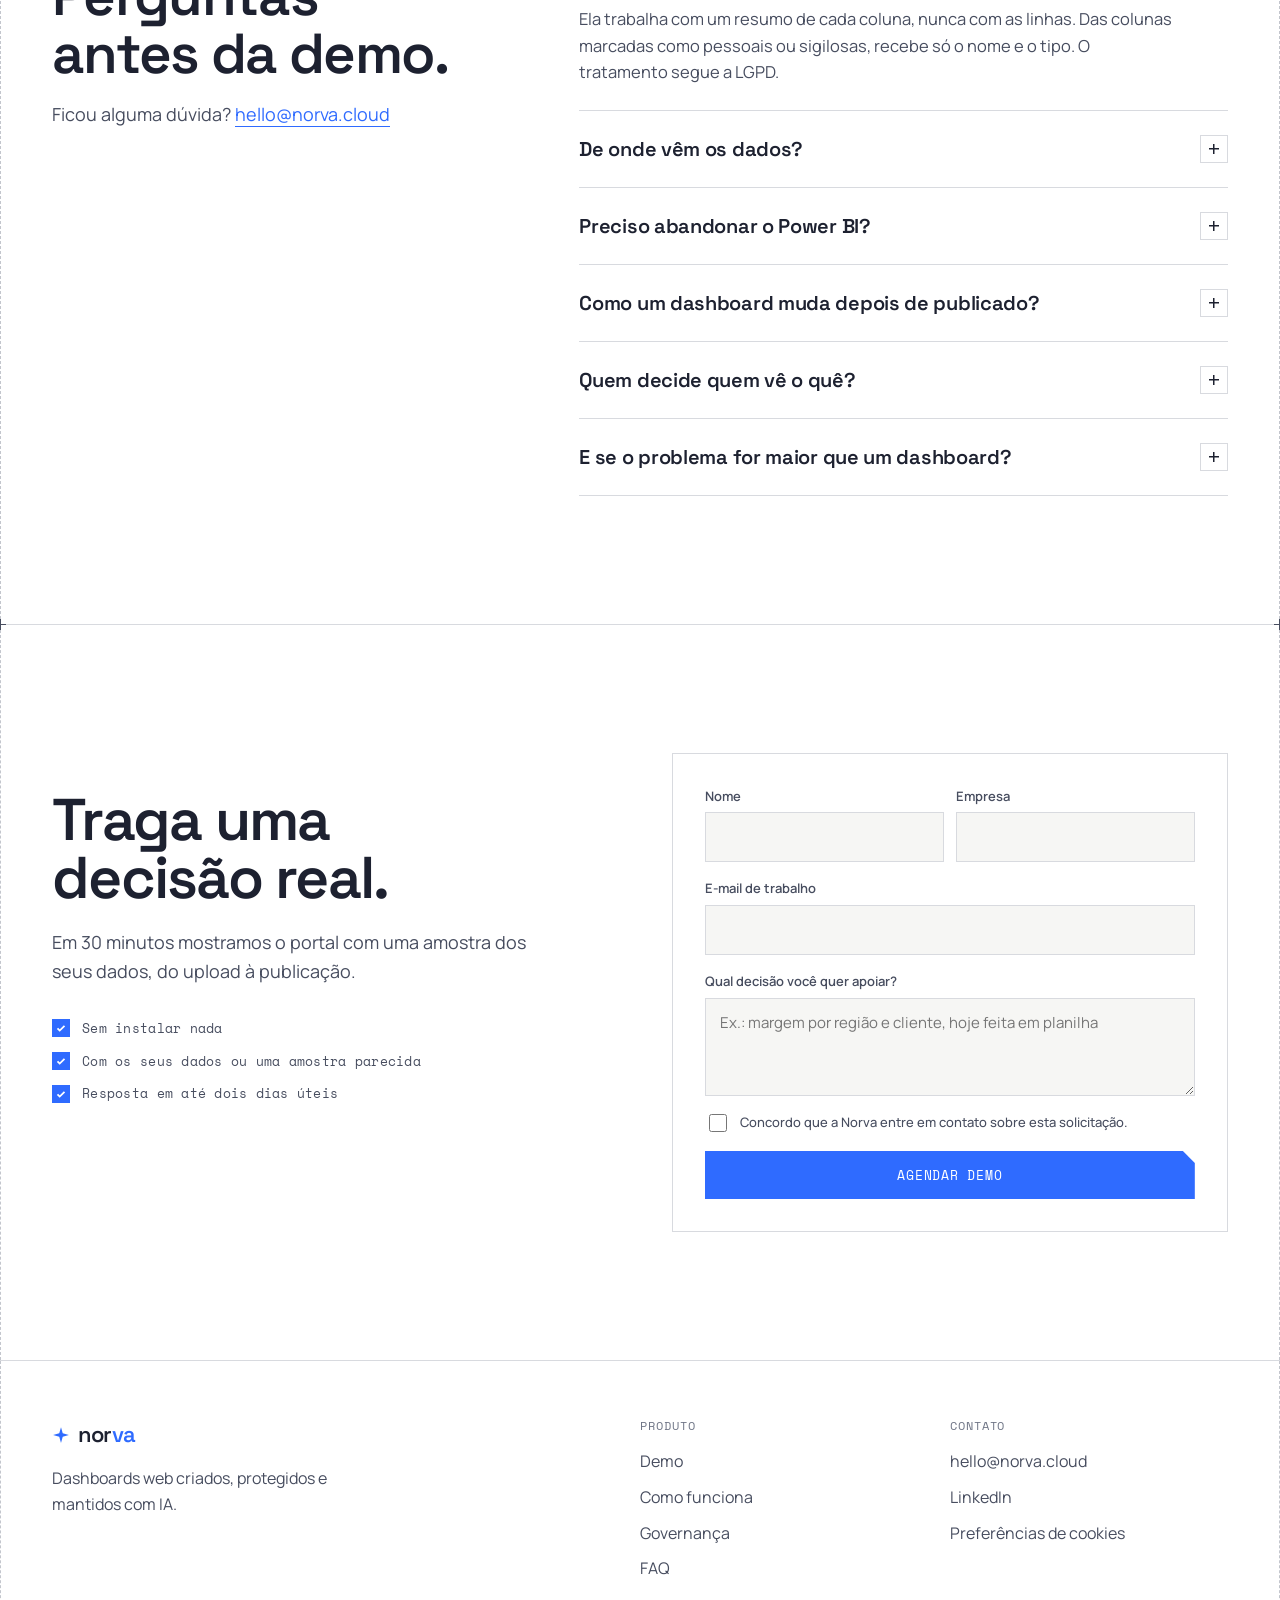
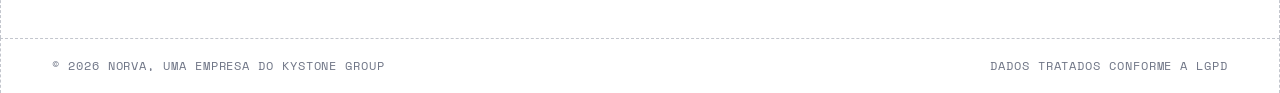
==== commit 511e9113: "Merge branch 'redesign/produto-first' Co-Authored-By: Claude Opus 5.5 <noreply@anthropic.com>" ====
--- a/index.html
+++ b/index.html
@@ -3,65 +3,50 @@
 <head>
 <meta charset="UTF-8" />
 <meta name="viewport" content="width=device-width, initial-scale=1.0, viewport-fit=cover" />
-<title>Norva · Clareza de dados para decidir o próximo passo</title>
-
-<!-- ============================ SEO ============================ -->
-<meta name="description" content="A Norva ajuda empresas em crescimento a entender decisões, dados e o próximo passo certo antes de contratar um time ou comprar outra plataforma." />
-<meta name="keywords" content="consultoria de dados, diagnóstico de dados, estratégia de dados, business intelligence, margem, previsão de receita, engenharia de dados, automação" />
+<title>Norva Intelligence Portal · Dashboards prontos em minutos</title>
+
+<meta name="description" content="Descreva a decisão em português. O Norva Intelligence Portal conecta seus dados, protege o que é sensível e publica um dashboard web governado em minutos." />
 <meta name="author" content="Norva" />
 <meta name="robots" content="index, follow, max-snippet:-1, max-image-preview:large, max-video-preview:-1" />
-<meta name="theme-color" content="#f6f7fb" />
+<meta name="theme-color" content="#ffffff" />
 <meta name="format-detection" content="telephone=no" />
 <link rel="canonical" href="https://norva.cloud/" />
 
-<!-- Open Graph -->
 <meta property="og:type" content="website" />
 <meta property="og:site_name" content="Norva" />
 <meta property="og:url" content="https://norva.cloud/" />
-<meta property="og:title" content="Norva · Clareza de dados para decidir o próximo passo" />
-<meta property="og:description" content="Antes de contratar um time de dados ou comprar outra plataforma, entenda quais decisões, dados e sistemas devem mudar primeiro." />
+<meta property="og:title" content="Norva Intelligence Portal · Dashboards prontos em minutos" />
+<meta property="og:description" content="Peça em português. A IA conecta, protege e publica um dashboard web governado." />
+<meta property="og:image" content="https://norva.cloud/assets/blue-norva-logo.png" />
 <meta property="og:locale" content="pt_BR" />
 <meta property="og:locale:alternate" content="en_US" />
-
-<!-- Twitter Card -->
 <meta name="twitter:card" content="summary" />
-<meta name="twitter:title" content="Norva · Clareza de dados para decidir o próximo passo" />
-<meta name="twitter:description" content="Entenda quais decisões, dados e sistemas devem mudar primeiro antes de investir em tecnologia." />
-
-<!-- Structured data: Organization + Services -->
-<script type="application/ld+json">
-{
-  "@context": "https://schema.org",
-  "@type": "ProfessionalService",
-  "@id": "https://norva.cloud/#organization",
-  "name": "Norva",
-  "alternateName": "Norva Data Intelligence Studio",
-  "url": "https://norva.cloud/",
-  "email": "hello@norva.cloud",
-  "description": "Consultoria de dados que entra no contexto do cliente para diagnosticar decisões, dados e o caminho mais proporcional para avançar.",
-  "areaServed": "BR",
-  "knowsLanguage": ["pt-BR", "en"],
-  "hasOfferCatalog": {
-    "@type": "OfferCatalog",
-    "name": "Serviços de dados",
-    "itemListElement": [
-      { "@type": "Offer", "itemOffered": { "@type": "Service", "name": "Diagnóstico de decisão e dados" } },
-      { "@type": "Offer", "itemOffered": { "@type": "Product", "name": "Intelligence Portal", "description": "Dashboards web sob medida criados e operados por agentes inteligentes." } },
-      { "@type": "Offer", "itemOffered": { "@type": "Service", "name": "Dashboards em Power BI" } },
-      { "@type": "Offer", "itemOffered": { "@type": "Service", "name": "Analytics & Automação em Python" } },
-      { "@type": "Offer", "itemOffered": { "@type": "Service", "name": "Visualização em Tableau" } },
-      { "@type": "Offer", "itemOffered": { "@type": "Service", "name": "Engenharia de Dados" } },
-      { "@type": "Offer", "itemOffered": { "@type": "Service", "name": "Ciência de Dados & Machine Learning" } }
-    ]
-  }
-}
-</script>
-
-<!-- Structured data: WebSite + WebPage -->
+<meta name="twitter:title" content="Norva Intelligence Portal · Dashboards prontos em minutos" />
+<meta name="twitter:description" content="Peça em português. A IA conecta, protege e publica um dashboard web governado." />
+
 <script type="application/ld+json">
 {
   "@context": "https://schema.org",
   "@graph": [
+    {
+      "@type": "Organization",
+      "@id": "https://norva.cloud/#organization",
+      "name": "Norva",
+      "url": "https://norva.cloud/",
+      "email": "hello@norva.cloud",
+      "logo": "https://norva.cloud/assets/blue-norva-logo.png",
+      "parentOrganization": { "@type": "Organization", "name": "Kystone Group" },
+      "sameAs": ["https://www.linkedin.com/company/norvadata"]
+    },
+    {
+      "@type": "SoftwareApplication",
+      "@id": "https://norva.cloud/#product",
+      "name": "Norva Intelligence Portal",
+      "applicationCategory": "BusinessApplication",
+      "operatingSystem": "Web",
+      "description": "Portal em que a IA cria, governa e mantém dashboards web a partir de linguagem natural.",
+      "publisher": { "@id": "https://norva.cloud/#organization" }
+    },
     {
       "@type": "WebSite",
       "@id": "https://norva.cloud/#website",
@@ -69,67 +54,19 @@
       "name": "Norva",
       "inLanguage": "pt-BR",
       "publisher": { "@id": "https://norva.cloud/#organization" }
-    },
-    {
-      "@type": "WebPage",
-      "@id": "https://norva.cloud/#webpage",
-      "url": "https://norva.cloud/",
-      "name": "Norva · Dados que viram decisões",
-      "description": "Intelligence Portal, dashboards web criados por agentes inteligentes, consultoria e engenharia de dados.",
-      "inLanguage": "pt-BR",
-      "isPartOf": { "@id": "https://norva.cloud/#website" },
-      "about": { "@id": "https://norva.cloud/#organization" }
     }
   ]
 }
 </script>
-
-<!-- Structured data: FAQ -->
 <script type="application/ld+json">
 {
   "@context": "https://schema.org",
   "@type": "FAQPage",
   "mainEntity": [
-    {
-      "@type": "Question",
-      "name": "Em quanto tempo vemos o primeiro resultado?",
-      "acceptedAnswer": { "@type": "Answer", "text": "Desenhamos cada projeto em torno de uma prova de valor inicial, para você ver algo tangível rápido — normalmente nas primeiras semanas — antes de qualquer compromisso maior." }
-    },
-    {
-      "@type": "Question",
-      "name": "Vocês substituem nosso time ou trabalham junto?",
-      "acceptedAnswer": { "@type": "Answer", "text": "Os dois. Podemos assumir toda a jornada de dados, co-construir com o seu pessoal ou entrar como especialistas para reforçar o time que você já tem." }
-    },
-    {
-      "@type": "Question",
-      "name": "Como vocês tratam a segurança dos nossos dados?",
-      "acceptedAnswer": { "@type": "Answer", "text": "Governança em primeiro lugar: tratamento alinhado à LGPD, segurança em nível de linha, ambientes isolados, modelos documentados e rastreabilidade total de quem acessou o quê." }
-    },
-    {
-      "@type": "Question",
-      "name": "Vamos ficar presos a uma ferramenta específica?",
-      "acceptedAnswer": { "@type": "Answer", "text": "Não. Somos agnósticos de ferramenta e integramos com o que você já usa. Recomendamos a tecnologia certa para o seu contexto — não a que está na moda." }
-    },
-    {
-      "@type": "Question",
-      "name": "Já temos dashboards. Vocês ainda ajudam?",
-      "acceptedAnswer": { "@type": "Answer", "text": "Muitas vezes é onde mais agregamos — auditando o que existe, restaurando a confiança no dado e transformando relatórios ignorados em decisões em que se confia." }
-    },
-    {
-      "@type": "Question",
-      "name": "Como funciona a contratação?",
-      "acceptedAnswer": { "@type": "Answer", "text": "Após o diagnóstico, apresentamos uma proposta clara com escopo, prazo e preço definidos. Você leva o tempo que precisar para comparar e alinhar internamente — sem pressão." }
-    },
-    {
-      "@type": "Question",
-      "name": "Que porte e setor de empresa vocês atendem?",
-      "acceptedAnswer": { "@type": "Answer", "text": "Atuamos em operações comerciais, financeiras, de marketing e industriais — de times dando o primeiro passo estruturado a organizações escalando uma prática de dados madura." }
-    },
-    {
-      "@type": "Question",
-      "name": "O que acontece depois da entrega?",
-      "acceptedAnswer": { "@type": "Answer", "text": "Não desaparecemos. Medimos a adoção, apoiamos seu time e evoluímos a solução conforme o negócio muda — esse é o ponto." }
-    }
+    { "@type": "Question", "name": "A IA vê os meus dados?", "acceptedAnswer": { "@type": "Answer", "text": "Ela trabalha com um resumo de cada coluna, nunca com as linhas. Das colunas marcadas como pessoais ou sigilosas, recebe só o nome e o tipo." } },
+    { "@type": "Question", "name": "De onde vêm os dados?", "acceptedAnswer": { "@type": "Answer", "text": "Planilhas CSV e Excel, bancos PostgreSQL e MySQL e relatórios de Power BI já existentes, no mesmo ambiente governado." } },
+    { "@type": "Question", "name": "Preciso abandonar o Power BI?", "acceptedAnswer": { "@type": "Answer", "text": "Não. Relatórios de Power BI e dashboards web ficam no mesmo catálogo, com o mesmo login e as mesmas regras de acesso." } },
+    { "@type": "Question", "name": "Como um dashboard muda depois de publicado?", "acceptedAnswer": { "@type": "Answer", "text": "Você descreve a mudança em português, a IA aplica num rascunho e a nova versão sai depois da revisão. Toda versão fica na auditoria e pode ser restaurada." } }
   ]
 }
 </script>
@@ -137,974 +74,423 @@
 <link rel="icon" type="image/png" href="assets/blue-norva-logo.png" />
 <link rel="preconnect" href="https://fonts.googleapis.com" />
 <link rel="preconnect" href="https://fonts.gstatic.com" crossorigin />
-<link href="https://fonts.googleapis.com/css2?family=Space+Grotesk:wght@400;500;600;700&family=Manrope:wght@400;500;600;700&family=Space+Mono:wght@400;700&display=swap" rel="stylesheet" />
-<link rel="stylesheet" href="tokens.css?v=5" />
-<link rel="stylesheet" href="styles.css?v=5" />
-<link rel="stylesheet" href="mobile.css?v=5" />
-<link rel="stylesheet" href="refinement.css?v=5" />
-<link rel="stylesheet" href="exhibition.css?v=5" />
-<link rel="stylesheet" href="cookie-consent.css?v=1" />
+<link href="https://fonts.googleapis.com/css2?family=Space+Grotesk:wght@500;600;700&family=Manrope:wght@400;500;600;700&family=Space+Mono:wght@400;700&display=swap" rel="stylesheet" />
+<link rel="stylesheet" href="site.css?v=4" />
+<link rel="stylesheet" href="cookie-consent.css?v=3" />
 </head>
 <body>
 
-<!-- ============================ NAV ============================ -->
-<nav class="nav">
-  <a class="brand" href="#top" aria-label="Norva">
-    <img class="mark brand-mark" src="assets/blue-norva-logo.png" alt="" aria-hidden="true" />
-    <span class="wordmark norva">nor<span>va</span></span>
-  </a>
-
-  <div class="nav-links" id="navLinks">
-    <a href="#services" data-i18n="nav.services">Serviços</a>
-    <a href="#approach" data-i18n="nav.approach">Método</a>
-    <a href="#impact" data-i18n="nav.results">Resultados</a>
-    <a href="#portal" data-i18n="nav.portal">Portal</a>
-    <a href="#security" data-i18n="nav.security">Segurança</a>
-    <a href="#faq" data-i18n="nav.faq">FAQ</a>
-    <a href="#about" data-i18n="nav.about">Sobre</a>
-  </div>
-
-  <div class="nav-right">
-    <div class="lang" role="group" aria-label="Language">
-      <button data-lang="pt" class="active">PT</button>
-      <button data-lang="en">EN</button>
-    </div>
-    <a href="#contact" class="btn btn-primary" data-i18n="nav.cta">Falar com a Norva</a>
-  </div>
-  <button class="nav-toggle" aria-label="Open menu" aria-expanded="false" aria-controls="navLinks">
-    <svg class="ico-menu" width="20" height="20" viewBox="0 0 18 18" fill="none"><path d="M2 5h14M2 9h14M2 13h14" stroke="currentColor" stroke-width="1.6" /></svg>
-    <svg class="ico-close" width="20" height="20" viewBox="0 0 18 18" fill="none"><path d="M4 4l10 10M14 4L4 14" stroke="currentColor" stroke-width="1.7" stroke-linecap="round" /></svg>
-  </button>
-</nav>
-
-<!-- ============================ HERO ============================ -->
-<header class="hero" id="top">
-  <div class="hero-bg" data-parallax="0.06"></div>
-  <div class="hero-grid" data-parallax="0.14"></div>
-  <div class="spotlight"></div>
-
-  <div class="wrap">
-    <div class="hero-wordmark" aria-hidden="true">NORTH / VALUE</div>
-    <div class="hero-art" aria-hidden="true">
-      <canvas data-hero-sculpture></canvas>
-    </div>
-    <div class="hero-meta hero-fade">
-      <span>01 / NORVA</span>
-      <b data-i18n="hero.meta">Dados → direção</b>
-    </div>
-    <aside class="hero-proof hero-fade">
-      <span data-i18n="hero.proof">Resultado real</span>
-      <strong>6h <i>→</i> 5min</strong>
-      <small data-i18n="hero.proof.note">rotina financeira automatizada</small>
-    </aside>
+<a class="skip" href="#main" data-i18n="skip">Pular para o conteúdo</a>
+
+<!-- ======================= NAV ======================= -->
+<header class="nav">
+  <div class="rail nav-in">
+    <a href="#top" class="logo" aria-label="Norva">
+      <svg viewBox="0 0 24 24" aria-hidden="true"><path d="M12 1.5l2.3 8.2 8.2 2.3-8.2 2.3L12 22.5l-2.3-8.2L1.5 12l8.2-2.3z"/></svg>
+      <span>nor<b>va</b></span>
+    </a>
+    <nav class="nav-links" aria-label="Principal">
+      <a href="#demo-ao-vivo" data-i18n="nav.demo">Demo</a>
+      <a href="#como-funciona" data-i18n="nav.how">Como funciona</a>
+      <a href="#governanca" data-i18n="nav.gov">Governança</a>
+      <a href="#pulso" data-i18n="nav.pulse">Exemplo</a>
+      <a href="#faq">FAQ</a>
+    </nav>
+    <div class="nav-end">
+      <button type="button" class="lang" id="langToggle" aria-label="Switch to English">EN</button>
+      <a href="#contato" class="btn btn-primary btn-sm" data-i18n="cta.demo">Agendar demo</a>
+    </div>
+  </div>
+</header>
+
+<main id="main">
+
+<!-- ======================= HERO ======================= -->
+<section class="sec hero" id="top">
+  <div class="rail hero-in">
     <div class="hero-copy">
-      <span class="eyebrow hero-fade" data-i18n="hero.eyebrow">Clareza de dados para empresas em crescimento</span>
-      <h1>
-        <span class="line"><span data-i18n="hero.l1">Saiba qual</span></span>
-        <span class="line"><span data-i18n="hero.l2">é o próximo</span> <span data-i18n="hero.l3">passo.</span></span>
-      </h1>
-      <p class="hero-sub hero-fade" data-i18n="hero.sub">Antes de contratar um time de dados ou comprar outra plataforma, a Norva entra no seu negócio para mapear as decisões, os dados e o próximo passo que mais importam.</p>
-      <div class="hero-cta hero-fade">
-        <a href="#contact" class="btn btn-primary">
-          <span class="dot"></span>
-          <span data-i18n="hero.cta1">Mapear meu próximo passo</span>
-        </a>
-        <a href="#approach" class="btn btn-ghost">
-          <span data-i18n="hero.cta2">Conhecer o método</span>
-          <svg width="15" height="15" viewBox="0 0 15 15" fill="none"><path d="M3 7.5h9M8 3.5l4 4-4 4" stroke="currentColor" stroke-width="1.5" /></svg>
-        </a>
+      <p class="tag"><span class="tag-star" aria-hidden="true"></span><span data-i18n="hero.tag">Norva Intelligence Portal</span></p>
+      <h1 data-i18n="hero.title">Dashboards prontos em minutos.</h1>
+      <p class="hero-sub" data-i18n="hero.sub">Descreva a decisão em português. A IA conecta seus dados, protege o que é sensível e publica um dashboard web governado no portal da sua empresa.</p>
+      <div class="hero-cta">
+        <a href="#contato" class="btn btn-primary" data-i18n="cta.demo2">Agendar uma demo</a>
+        <a href="#demo-ao-vivo" class="btn btn-line" data-i18n="cta.try">Testar a demo ao vivo</a>
       </div>
     </div>
-
-    <!-- LIVE DASHBOARD PANEL -->
-    <div class="panel" data-bars>
-      <div class="panel-head">
-        <span class="title">
-          <svg width="14" height="14" viewBox="0 0 14 14" fill="none"><rect x="1" y="1" width="5" height="5" rx="1" stroke="currentColor" stroke-width="1.2"/><rect x="8" y="1" width="5" height="5" rx="1" stroke="currentColor" stroke-width="1.2"/><rect x="1" y="8" width="5" height="5" rx="1" stroke="currentColor" stroke-width="1.2"/><rect x="8" y="8" width="5" height="5" rx="1" stroke="currentColor" stroke-width="1.2"/></svg>
-          <span data-i18n="panel.title">Painel executivo</span>
-        </span>
-        <span class="live"><span class="pulse"></span><span data-i18n="panel.live">Ao vivo</span></span>
+    <div class="hero-art">
+      <canvas id="star" aria-hidden="true"></canvas>
+      <span class="corner tl"></span><span class="corner tr"></span><span class="corner bl"></span><span class="corner br"></span>
+    </div>
+  </div>
+  <div class="rail sources">
+    <p class="mono" data-i18n="hero.sources">Conecta com</p>
+    <ul>
+      <li><svg viewBox="0 0 24 24" aria-hidden="true"><rect x="4" y="3" width="16" height="18" rx="2"/><path d="M8 8l8 8M16 8l-8 8"/></svg>Excel</li>
+      <li><svg viewBox="0 0 24 24" aria-hidden="true"><path d="M6 3h9l4 4v14H6z"/><path d="M15 3v4h4M9 13h7M9 17h7"/></svg>CSV</li>
+      <li><svg viewBox="0 0 24 24" aria-hidden="true"><ellipse cx="12" cy="6" rx="7" ry="3"/><path d="M5 6v12c0 1.7 3.1 3 7 3s7-1.3 7-3V6M5 12c0 1.7 3.1 3 7 3s7-1.3 7-3"/></svg>PostgreSQL</li>
+      <li><svg viewBox="0 0 24 24" aria-hidden="true"><ellipse cx="12" cy="6" rx="7" ry="3"/><path d="M5 6v12c0 1.7 3.1 3 7 3s7-1.3 7-3V6"/></svg>MySQL</li>
+      <li><svg viewBox="0 0 24 24" aria-hidden="true"><rect x="4" y="12" width="3.5" height="8"/><rect x="10.25" y="8" width="3.5" height="12"/><rect x="16.5" y="4" width="3.5" height="16"/></svg>Power BI</li>
+    </ul>
+  </div>
+</section>
+
+<!-- ======================= LIVE DEMO ======================= -->
+<section class="sec" id="demo-ao-vivo">
+  <div class="rail">
+    <div class="head center">
+      <p class="mono label">[01] <span data-i18n="demo.label">Demo ao vivo</span></p>
+      <h2 data-i18n="demo.title">Peça em português.<br />Veja o dashboard nascer.</h2>
+      <p data-i18n="demo.sub">Escreva a decisão que você precisa tomar, ou escolha um exemplo. A simulação usa o conjunto público sales_data_sample.</p>
+    </div>
+
+    <form class="ask" id="askForm">
+      <label class="sr" for="askInput" data-i18n="ask.label">A decisão, em uma frase</label>
+      <span class="ask-icon" aria-hidden="true"><svg viewBox="0 0 24 24"><path d="M12 3l1.8 6.2L20 11l-6.2 1.8L12 19l-1.8-6.2L4 11l6.2-1.8z"/></svg></span>
+      <input id="askInput" type="text" maxlength="80" autocomplete="off" spellcheck="false" value="Vendas por linha de produto, sem expor clientes" />
+      <button type="submit" class="btn btn-primary" data-i18n="ask.go">Gerar dashboard</button>
+    </form>
+    <div class="examples">
+      <button type="button" data-q="ask.e1">Ticket médio por território</button>
+      <button type="button" data-q="ask.e2">Sazonalidade das vendas</button>
+      <button type="button" data-q="ask.e3">Pedidos por tamanho de negócio</button>
+    </div>
+
+    <div class="hatch">
+      <div class="app" id="app" aria-label="Demonstração: a IA monta um dashboard a partir da frase">
+        <div class="app-bar">
+          <span class="dots" aria-hidden="true"><i></i><i></i><i></i></span>
+          <span class="app-url">portal.suaempresa.com.br</span>
+          <span class="app-status"><i class="live"></i><span id="appStatus">aguardando pedido</span></span>
+        </div>
+        <div class="app-body">
+          <aside class="app-side" aria-hidden="true">
+            <div class="app-logo"><svg viewBox="0 0 24 24"><path d="M12 1.5l2.3 8.2 8.2 2.3-8.2 2.3L12 22.5l-2.3-8.2L1.5 12l8.2-2.3z"/></svg>norva</div>
+            <p class="app-group">Portal</p>
+            <span class="app-item">Home</span>
+            <span class="app-item">Power BI</span>
+            <span class="app-item on" data-i18n="demo.nav">Dashboards web</span>
+            <span class="app-sub" id="appNew"></span>
+            <span class="app-item" data-i18n="demo.nav2">Estudos</span>
+            <span class="app-item">Norva Intelligence</span>
+          </aside>
+
+          <div class="app-main">
+            <div class="app-head">
+              <div class="app-title-wrap">
+                <p class="app-crumb"><span data-i18n="demo.kind">Dashboard web</span> · <b id="appVersion">rascunho</b></p>
+                <p class="app-title" id="appTitle">Vendas por linha de produto</p>
+              </div>
+              <div class="app-chips">
+                <span class="chip">sales_data_sample · 2.823</span>
+                <span class="chip chip-lock" id="chipLock"><svg viewBox="0 0 16 16" aria-hidden="true"><rect x="3.5" y="7" width="9" height="6.5" rx="1.5"/><path d="M5.5 7V5a2.5 2.5 0 015 0v2"/></svg><span data-i18n="demo.locked">7 colunas protegidas</span></span>
+              </div>
+            </div>
+
+            <div class="kpis">
+              <div class="kpi"><p data-i18n="demo.k0">Vendas (US$)</p><b data-val="10.03" data-fmt="mi">—</b></div>
+              <div class="kpi"><p data-i18n="demo.k1">Unidades</p><b data-val="99.07" data-fmt="mil">—</b></div>
+              <div class="kpi"><p data-i18n="demo.k2">Preço médio (US$)</p><b data-val="83.66" data-fmt="dec">—</b></div>
+              <div class="kpi"><p data-i18n="demo.k3">Linhas de pedido</p><b data-val="2823" data-fmt="int">—</b></div>
+            </div>
+
+            <div class="charts">
+              <div class="card c-line">
+                <div class="card-h"><span data-i18n="demo.c0">Vendas por mês</span><span class="legend"><i class="l1"></i>2003 <i class="l2"></i>2004</span></div>
+                <svg id="lineChart" aria-hidden="true"></svg>
+              </div>
+              <div class="card c-bars">
+                <div class="card-h"><span data-i18n="demo.c1">Vendas por linha</span><span class="unit">US$ mi</span></div>
+                <div id="barChart" class="hbars" aria-hidden="true"></div>
+              </div>
+              <div class="card c-new" id="cardNew">
+                <div class="card-h"><span data-i18n="demo.c2">Vendas por território</span><span class="badge-v">v2</span></div>
+                <div id="colChart" class="cols" aria-hidden="true"></div>
+                <p class="c-empty" data-i18n="demo.empty">Peça mais um gráfico ao agente</p>
+              </div>
+            </div>
+          </div>
+
+          <aside class="agent">
+            <div class="agent-h"><span class="agent-dot" aria-hidden="true"></span>Norva Intelligence</div>
+            <div class="feed" id="feed" aria-live="polite"></div>
+            <div class="agent-in"><span id="typing"></span><i class="caret"></i></div>
+          </aside>
+        </div>
       </div>
-
-      <div class="kpis">
-        <div class="kpi">
-          <div class="label" data-i18n="kpi1.l">Receita</div>
-          <div class="val" data-tick data-base="4.2" data-dec="1" data-prefix="$" data-suffix="M">$4.2<span class="u">M</span></div>
-          <div class="delta">▲ 12.4%</div>
-        </div>
-        <div class="kpi">
-          <div class="label" data-i18n="kpi2.l">Conversão</div>
-          <div class="val" data-tick data-base="18.6" data-dec="1" data-suffix="%" data-jit="0.3">18.6%</div>
-          <div class="delta">▲ 3.1%</div>
-        </div>
-        <div class="kpi">
-          <div class="label" data-i18n="kpi3.l">Acurácia</div>
-          <div class="val" data-tick data-base="94.3" data-dec="1" data-suffix="%" data-jit="0.2">94.3%</div>
-          <div class="delta down">model v4</div>
-        </div>
+    </div>
+  </div>
+</section>
+
+<!-- ======================= HOW ======================= -->
+<section class="sec" id="como-funciona">
+  <div class="rail">
+    <div class="head">
+      <p class="mono label">[02] <span data-i18n="how.label">Como funciona</span></p>
+      <h2 data-i18n="how.title">Três passos. Nenhum é escrever código.</h2>
+    </div>
+    <div class="steps">
+      <article class="step">
+        <div class="step-art hatch-sm">
+          <div class="mini mini-src" id="miniSrc">
+            <div class="drop"><svg viewBox="0 0 24 24" aria-hidden="true"><path d="M12 16V4M7 9l5-5 5 5M5 20h14"/></svg><span data-i18n="how.drop">Solte um CSV, Excel ou conecte um banco</span></div>
+            <div class="file">
+              <span class="file-ic">CSV</span>
+              <div class="file-txt"><b>sales_data_sample.csv</b><span class="file-meta" data-i18n="how.meta">2.823 linhas · 25 colunas</span><span class="file-bar"><i></i></span></div>
+              <span class="file-ok" aria-hidden="true">✓</span>
+            </div>
+          </div>
+        </div>
+        <p class="mono step-n" data-i18n="how.s1n">Passo 01</p>
+        <h3 data-i18n="how.s1">Conecte os dados</h3>
+        <p data-i18n="how.s1p">Planilha CSV ou Excel, banco PostgreSQL ou MySQL. O agente lê colunas, tipos e volume em segundos.</p>
+      </article>
+      <article class="step">
+        <div class="step-art hatch-sm">
+          <div class="mini mini-goal" id="miniGoal">
+            <p class="mini-q" data-i18n="how.q">Que decisão ele vai ajudar a tomar?</p>
+            <div class="mini-field"><span id="goalTyping"></span><i class="caret dark"></i></div>
+            <div class="mini-sugs">
+              <span data-i18n="how.sug1">+ Comparar SALES por PRODUCTLINE</span>
+              <span data-i18n="how.sug2">+ Melhor e pior território</span>
+            </div>
+          </div>
+        </div>
+        <p class="mono step-n" data-i18n="how.s2n">Passo 02</p>
+        <h3 data-i18n="how.s2">Descreva a decisão</h3>
+        <p data-i18n="how.s2p">Uma ou duas frases. A IA sugere indicadores e gráficos a partir das suas próprias colunas.</p>
+      </article>
+      <article class="step">
+        <div class="step-art hatch-sm">
+          <div class="mini mini-pub" id="miniPub">
+            <div class="mp-head"><b>Pulso de vendas</b><span class="mp-badge" data-i18n="how.pub">Publicado · v1</span></div>
+            <div class="mp-kpis"><i></i><i></i><i></i></div>
+            <div class="mp-chart"><i style="--h:40%"></i><i style="--h:62%"></i><i style="--h:48%"></i><i style="--h:80%"></i><i style="--h:66%"></i><i style="--h:92%"></i><i style="--h:74%"></i></div>
+          </div>
+        </div>
+        <p class="mono step-n" data-i18n="how.s3n">Passo 03</p>
+        <h3 data-i18n="how.s3">Revise e publique</h3>
+        <p data-i18n="how.s3p">O dashboard nasce como rascunho. Você revisa e publica no portal, com login e permissões da empresa.</p>
+      </article>
+    </div>
+  </div>
+</section>
+
+<!-- ======================= GOVERNANCE ======================= -->
+<section class="sec" id="governanca">
+  <div class="rail">
+    <div class="head">
+      <p class="mono label">[03] <span data-i18n="gov.label">Segurança e governança</span></p>
+      <h2 data-i18n="gov.title">Rápido, sem perder o controle.</h2>
+      <p data-i18n="gov.sub">A velocidade vem da IA. As regras continuam sendo da sua empresa. Clique nos componentes abaixo: eles funcionam como no portal.</p>
+    </div>
+
+    <div class="gov-big">
+      <article class="panel">
+        <div class="panel-art hatch-sm">
+          <div class="mini priv" id="priv">
+            <p class="mini-q" data-i18n="gov.privQ">O que a IA pode ver?</p>
+            <div class="cols-pick" id="colsPick">
+              <button type="button" class="col">ORDERNUMBER</button>
+              <button type="button" class="col">SALES</button>
+              <button type="button" class="col lk" aria-pressed="true">CUSTOMERNAME</button>
+              <button type="button" class="col">PRODUCTLINE</button>
+              <button type="button" class="col lk" aria-pressed="true">PHONE</button>
+              <button type="button" class="col">TERRITORY</button>
+              <button type="button" class="col lk" aria-pressed="true">ADDRESSLINE1</button>
+              <button type="button" class="col">DEALSIZE</button>
+              <button type="button" class="col lk" aria-pressed="true">POSTALCODE</button>
+              <button type="button" class="col">ORDERDATE</button>
+            </div>
+            <div class="recv">
+              <p class="recv-h"><span data-i18n="gov.recv">O que a IA recebe</span><span id="recvCount">4 protegidas</span></p>
+              <div id="recvRows"></div>
+            </div>
+          </div>
+        </div>
+        <h3 data-i18n="gov.b1">A IA vê o resumo, nunca as linhas.</h3>
+        <p data-i18n="gov.b1p">Ela recebe o perfil de cada coluna. Das colunas pessoais ou sigilosas, só o nome e o tipo. Clique numa coluna para protegê-la.</p>
+      </article>
+
+      <article class="panel">
+        <div class="panel-art hatch-sm">
+          <div class="mini rls" id="rls">
+            <div class="rls-users" role="group" aria-label="Ver como">
+              <button type="button" data-u="all" aria-pressed="true">Admin</button>
+              <button type="button" data-u="se" aria-pressed="false">Ana · Sudeste</button>
+              <button type="button" data-u="s" aria-pressed="false">Rui · Sul</button>
+              <button type="button" data-u="ne" aria-pressed="false">Lia · Nordeste</button>
+            </div>
+            <p class="rls-total"><span data-i18n="gov.rlsT">Receita visível</span> <b id="rlsTotal">R$ 5,37 mi</b></p>
+            <div class="rls-bars" id="rlsBars"></div>
+          </div>
+        </div>
+        <h3 data-i18n="gov.b2">Cada pessoa vê só as suas linhas.</h3>
+        <p data-i18n="gov.b2p">Grupos, atributos por usuário e regras de segurança por linha. Escolha quem está vendo: o mesmo dashboard muda o recorte.</p>
+      </article>
+    </div>
+
+    <div class="gov-small">
+      <article class="panel">
+        <div class="panel-art hatch-sm">
+          <div class="mini audit" id="audit"></div>
+        </div>
+        <h3 data-i18n="gov.b3">Auditoria de tudo</h3>
+        <p data-i18n="gov.b3p">Quem publicou, editou com IA, restaurou ou mudou um acesso. Nenhum dado das planilhas vai para o log.</p>
+      </article>
+      <article class="panel">
+        <div class="panel-art hatch-sm">
+          <div class="mini vers" id="vers">
+            <div class="ver" data-v="3"><b>v3</b><span data-i18n="gov.v3">Meta do trimestre no KPI</span><button type="button" data-i18n="gov.restore">Restaurar</button></div>
+            <div class="ver" data-v="2"><b>v2</b><span data-i18n="gov.v2">Vendas por território</span><button type="button" data-i18n="gov.restore">Restaurar</button></div>
+            <div class="ver" data-v="1"><b>v1</b><span data-i18n="gov.v1">Primeira publicação</span><button type="button" data-i18n="gov.restore">Restaurar</button></div>
+          </div>
+        </div>
+        <h3 data-i18n="gov.b4">Mudar é pedir. Voltar é um clique.</h3>
+        <p data-i18n="gov.b4p">Ajustes pedidos em português viram uma nova versão. Qualquer versão anterior pode ser restaurada.</p>
+      </article>
+      <article class="panel">
+        <div class="panel-art hatch-sm">
+          <div class="mini brand" id="brand">
+            <div class="brand-bar"><span class="brand-logo" id="brandLogo">Acme</span><span class="brand-link">Dashboards</span><span class="brand-btn">Entrar</span></div>
+            <div class="brand-login" aria-hidden="true">
+              <span class="bl-title">Entrar no portal</span>
+              <span class="bl-field"></span><span class="bl-field"></span>
+              <span class="bl-btn"></span>
+            </div>
+            <div class="brand-swatches" role="group" aria-label="Cor da marca">
+              <button type="button" style="--c:#2f6bff" aria-pressed="true" aria-label="Azul"></button>
+              <button type="button" style="--c:#0f9d76" aria-pressed="false" aria-label="Verde"></button>
+              <button type="button" style="--c:#e2552d" aria-pressed="false" aria-label="Laranja"></button>
+              <button type="button" style="--c:#1d2130" aria-pressed="false" aria-label="Grafite"></button>
+            </div>
+          </div>
+        </div>
+        <h3 data-i18n="gov.b5">Com a marca da sua empresa</h3>
+        <p data-i18n="gov.b5p">Nome, cor e logo no portal inteiro, inclusive no login, sem novo build.</p>
+      </article>
+    </div>
+  </div>
+</section>
+
+<!-- ======================= PULSO (live complex dashboard) ======================= -->
+<section class="sec" id="pulso">
+  <div class="rail">
+    <div class="head">
+      <p class="mono label">[04] <span data-i18n="pulse.label">Exemplo real</span></p>
+      <h2 data-i18n="pulse.title">Do KPI único ao painel comercial inteiro.</h2>
+      <p data-i18n="pulse.sub">O Pulso Comercial é um dashboard web feito no portal: quatro abas, filtros, vinte indicadores sobre CRM e ERP. Mude a região e navegue pelas abas.</p>
+    </div>
+
+    <div class="hatch">
+      <div class="pulse" id="pulse">
+        <div class="pulse-top">
+          <div>
+            <p class="app-crumb">Dashboards web · v2</p>
+            <p class="pulse-name">Pulso Comercial</p>
+          </div>
+          <label class="pulse-filter"><span data-i18n="pulse.region">Região</span>
+            <select id="pulseRegion">
+              <option value="all" data-i18n="pulse.all">Todas as regiões</option>
+              <option value="se">Sudeste</option>
+              <option value="s">Sul</option>
+              <option value="ne">Nordeste</option>
+              <option value="co">Centro-Oeste</option>
+            </select>
+          </label>
+        </div>
+        <div class="pulse-tabs" role="tablist">
+          <button type="button" role="tab" aria-selected="true" data-tab="0" data-i18n="pulse.t0">Visão geral</button>
+          <button type="button" role="tab" aria-selected="false" data-tab="1" data-i18n="pulse.t1">Canais</button>
+          <button type="button" role="tab" aria-selected="false" data-tab="2" data-i18n="pulse.t2">Produtos e clientes</button>
+          <button type="button" role="tab" aria-selected="false" data-tab="3" data-i18n="pulse.t3">Time comercial</button>
+        </div>
+        <div class="pulse-body" id="pulseBody"></div>
       </div>
-
-      <div class="chart-card">
-        <div class="ct">
-          <b data-i18n="chart.title">Throughput do pipeline</b>
-          <span class="legend">
-            <span><i class="legend-s1"></i><span data-i18n="chart.s1">Ingestão</span></span>
-            <span><i class="legend-s2"></i><span data-i18n="chart.s2">Modelado</span></span>
-          </span>
-        </div>
-        <div class="chart-wrap"><canvas id="lineChart"></canvas></div>
+    </div>
+  </div>
+</section>
+
+<!-- ======================= FAQ ======================= -->
+<section class="sec" id="faq">
+  <div class="rail faq-in">
+    <div class="head">
+      <p class="mono label">[05] FAQ</p>
+      <h2 data-i18n="faq.title">Perguntas antes da demo.</h2>
+      <p><span data-i18n="faq.more">Ficou alguma dúvida?</span> <a class="link" href="mailto:hello@norva.cloud">hello@norva.cloud</a></p>
+    </div>
+    <div class="faq-list">
+      <details open><summary data-i18n="faq.q1">A IA vê os meus dados?</summary><p data-i18n="faq.a1">Ela trabalha com um resumo de cada coluna, nunca com as linhas. Das colunas marcadas como pessoais ou sigilosas, recebe só o nome e o tipo. O tratamento segue a LGPD.</p></details>
+      <details><summary data-i18n="faq.q2">De onde vêm os dados?</summary><p data-i18n="faq.a2">Planilhas CSV e Excel, bancos PostgreSQL e MySQL e relatórios de Power BI já existentes, no mesmo ambiente governado. Outras fontes entram no desenho da implantação.</p></details>
+      <details><summary data-i18n="faq.q3">Preciso abandonar o Power BI?</summary><p data-i18n="faq.a3">Não. Relatórios de Power BI e dashboards web ficam no mesmo catálogo, com o mesmo login e as mesmas regras de acesso.</p></details>
+      <details><summary data-i18n="faq.q4">Como um dashboard muda depois de publicado?</summary><p data-i18n="faq.a4">Você descreve a mudança em português, a IA aplica num rascunho e a nova versão sai depois da revisão. Toda versão fica na auditoria e pode ser restaurada.</p></details>
+      <details><summary data-i18n="faq.q5">Quem decide quem vê o quê?</summary><p data-i18n="faq.a5">A sua empresa. Login corporativo, inclusive com a Microsoft, grupos, atributos por usuário e segurança por linha.</p></details>
+      <details><summary data-i18n="faq.q6">E se o problema for maior que um dashboard?</summary><p data-i18n="faq.a6">A Norva tem time de engenharia e ciência de dados para estruturar o que vem antes: pipelines, modelos e automações.</p></details>
+    </div>
+  </div>
+</section>
+
+<!-- ======================= CONTACT ======================= -->
+<section class="sec cta" id="contato">
+  <div class="rail cta-in">
+    <div class="cta-copy">
+      <p class="mono label">[06] <span data-i18n="d.label">Demo</span></p>
+      <h2 data-i18n="d.title">Traga uma decisão real.</h2>
+      <p data-i18n="d.sub">Em 30 minutos mostramos o portal com uma amostra dos seus dados, do upload à publicação.</p>
+      <ul class="cta-list">
+        <li data-i18n="d.l1">Sem instalar nada</li>
+        <li data-i18n="d.l2">Com os seus dados ou uma amostra parecida</li>
+        <li data-i18n="d.l3">Resposta em até dois dias úteis</li>
+      </ul>
+    </div>
+    <form class="form" id="contactForm" novalidate>
+      <div class="f-row">
+        <label><span data-i18n="form.name">Nome</span><input name="name" type="text" autocomplete="name" required /></label>
+        <label><span data-i18n="form.company">Empresa</span><input name="company" type="text" autocomplete="organization" /></label>
       </div>
-
-      <div class="panel-bottom">
-        <div class="bars-card">
-          <div class="bt" data-i18n="bars.title">Fontes de dados</div>
-          <div class="bar-row"><span>SQL</span><div class="bar-track"><div class="bar-fill" data-w="86"></div></div><span>86</span></div>
-          <div class="bar-row"><span>CRM</span><div class="bar-track"><div class="bar-fill" data-w="64"></div></div><span>64</span></div>
-          <div class="bar-row"><span>API</span><div class="bar-track"><div class="bar-fill" data-w="47"></div></div><span>47</span></div>
-          <div class="bar-row bar-row--last"><span>CSV</span><div class="bar-track"><div class="bar-fill" data-w="33"></div></div><span>33</span></div>
-        </div>
-        <div class="gauge-card">
-          <div class="bt" data-i18n="gauge.title">Saúde dos dados</div>
-          <div class="gwrap">
-            <canvas id="gauge" class="gauge-canvas"></canvas>
-            <div class="gval"><b><span id="gaugeVal">0</span>%</b><small data-i18n="gauge.sub">qualidade</small></div>
-          </div>
-        </div>
-      </div>
-    </div>
-  </div>
-
-  <div class="scroll-cue"><span class="bar"></span><span data-i18n="hero.scroll">Role para explorar</span></div>
-</header>
-
-<!-- ============================ MARQUEE ============================ -->
-<div class="marquee">
-  <div class="marquee-track">
-    <span data-i18n="marquee.0">Power BI</span>
-    <span data-i18n="marquee.1">Python</span>
-    <span data-i18n="marquee.2">Tableau</span>
-    <span data-i18n="marquee.3">Engenharia de dados</span>
-    <span data-i18n="marquee.4">Machine Learning</span>
-    <span data-i18n="marquee.5">Automação</span>
-    <span data-i18n="marquee.0">Power BI</span>
-    <span data-i18n="marquee.1">Python</span>
-    <span data-i18n="marquee.2">Tableau</span>
-    <span data-i18n="marquee.3">Engenharia de dados</span>
-    <span data-i18n="marquee.4">Machine Learning</span>
-    <span data-i18n="marquee.5">Automação</span>
-  </div>
-</div>
-
-<!-- ============================ FEATURED STACKS (parallax) ============================ -->
-<section class="stacks-band" id="stacks-featured" data-screen-label="Featured stacks">
-  <div class="sb-grid" data-parallax="0.09"></div>
-  <span class="sb-blob b1" data-parallax="0.24"></span>
-  <span class="sb-blob b2" data-parallax="-0.20"></span>
-  <span class="sb-blob b3" data-parallax="0.32"></span>
-
-  <div class="wrap">
-    <div class="section-head reveal">
-      <span class="eyebrow" data-i18n="feat.eyebrow">A tecnologia segue a decisão</span>
-      <h2 data-i18n="feat.title">A plataforma certa começa com a <span class="gradient-text">pergunta certa.</span></h2>
-      <p data-i18n="feat.sub">Não começamos vendendo uma stack. Primeiro entendemos sua operação, depois recomendamos apenas as ferramentas e a arquitetura que a sua próxima decisão exige.</p>
-    </div>
-
-    <div class="bl-grid">
-
-      <figure class="bl reveal" data-delay="1">
-        <div class="bl-inner" data-parallax="0.06">
-          <svg class="bl-logo" viewBox="0 0 24 24" fill="none" aria-label="Microsoft">
-            <rect x="1" y="1" width="10.2" height="10.2" fill="#F25022" />
-            <rect x="12.8" y="1" width="10.2" height="10.2" fill="#7FBA00" />
-            <rect x="1" y="12.8" width="10.2" height="10.2" fill="#00A4EF" />
-            <rect x="12.8" y="12.8" width="10.2" height="10.2" fill="#FFB900" />
-          </svg>
-          <div class="bl-meta"><span class="bl-name">Microsoft</span><span class="bl-sub" data-i18n="feat.s.ms">Cloud & Fabric</span></div>
-        </div>
-      </figure>
-
-      <figure class="bl reveal" data-delay="2">
-        <div class="bl-inner" data-parallax="-0.05">
-          <svg class="bl-logo" viewBox="0 0 24 24" fill="none" aria-label="Power BI">
-            <rect x="3" y="9" width="4.4" height="12" rx="1.4" fill="#C98A00" />
-            <rect x="9.8" y="5" width="4.4" height="16" rx="1.4" fill="#E6A800" />
-            <rect x="16.6" y="2" width="4.4" height="19" rx="1.4" fill="#F2C811" />
-          </svg>
-          <div class="bl-meta"><span class="bl-name">Power BI</span><span class="bl-sub" data-i18n="feat.s.pbi">Dashboards</span></div>
-        </div>
-      </figure>
-
-      <figure class="bl reveal" data-delay="3">
-        <div class="bl-inner" data-parallax="0.05">
-          <svg class="bl-logo" viewBox="0 0 24 24" fill="none" aria-label="Microsoft Azure">
-            <path d="M11 3.4 L4 19 H8.4 L13.3 6.2 Z" fill="#114A8B" />
-            <path d="M12.4 7 L20.2 20.6 H8.1 L10.4 16.6 H14 L12 12.9 Z" fill="#0078D4" />
-          </svg>
-          <div class="bl-meta"><span class="bl-name">Azure</span><span class="bl-sub" data-i18n="feat.s.az">Infra de dados</span></div>
-        </div>
-      </figure>
-
-      <figure class="bl reveal" data-delay="4">
-        <div class="bl-inner" data-parallax="0.05">
-          <svg class="bl-logo" viewBox="0 0 24 24" fill="none" aria-label="Amazon Web Services">
-            <text x="12" y="11.5" text-anchor="middle" font-family="Arial, Helvetica, sans-serif" font-weight="700" font-size="8.2" letter-spacing="-0.3" fill="#232F3E">aws</text>
-            <path d="M4.6 16.2 C 8.4 19.4, 15.6 19.4, 19.4 16.2" stroke="#FF9900" stroke-width="1.9" stroke-linecap="round" fill="none" />
-            <path d="M17.3 15.1 L19.6 15.9 L18.8 18.2" stroke="#FF9900" stroke-width="1.9" stroke-linecap="round" stroke-linejoin="round" fill="none" />
-          </svg>
-          <div class="bl-meta"><span class="bl-name">AWS</span><span class="bl-sub" data-i18n="feat.s.aws">Infra de nuvem</span></div>
-        </div>
-      </figure>
-
-      <figure class="bl reveal" data-delay="1">
-        <div class="bl-inner" data-parallax="-0.06">
-          <svg class="bl-logo" viewBox="0 0 24 24" fill="#FF3621" aria-label="Databricks">
-            <path d="M12 3 L21 7.2 L12 11.4 L3 7.2 Z" opacity="0.5" />
-            <path d="M3 11 L12 15.2 L21 11 V13.4 L12 17.6 L3 13.4 Z" />
-            <path d="M3 15.6 L12 19.8 L21 15.6 V18 L12 22.2 L3 18 Z" opacity="0.78" />
-          </svg>
-          <div class="bl-meta"><span class="bl-name">Databricks</span><span class="bl-sub" data-i18n="feat.s.db">Lakehouse</span></div>
-        </div>
-      </figure>
-
-      <figure class="bl reveal" data-delay="1">
-        <div class="bl-inner" data-parallax="-0.05">
-          <svg class="bl-logo" viewBox="0 0 24 24" fill="none" stroke="#29B5E8" stroke-width="1.5" stroke-linecap="round" stroke-linejoin="round" aria-label="Snowflake">
-            <path d="M12 2 V22 M3.3 7 L20.7 17 M3.3 17 L20.7 7" />
-            <path d="M12 5 L9.8 6.6 M12 5 L14.2 6.6 M12 19 L9.8 17.4 M12 19 L14.2 17.4" />
-            <path d="M6 8.6 L3.4 8.9 M6 8.6 L6.3 11.2 M18 15.4 L20.6 15.1 M18 15.4 L17.7 12.8" />
-            <path d="M18 8.6 L20.6 8.9 M18 8.6 L17.7 11.2 M6 15.4 L3.4 15.1 M6 15.4 L6.3 12.8" />
-          </svg>
-          <div class="bl-meta"><span class="bl-name">Snowflake</span><span class="bl-sub" data-i18n="feat.s.sf">Data Cloud</span></div>
-        </div>
-      </figure>
-
-      <figure class="bl reveal" data-delay="2">
-        <div class="bl-inner" data-parallax="0.06">
-          <svg class="bl-logo" viewBox="0 0 24 24" fill="none" aria-label="Python">
-            <path d="M11.8 2.4c-1.9 0-3.4.2-4.5.6-1 .4-1.5 1-1.5 2v2.2h6v.7H4.3c-1.6 0-3 .9-3.5 2.8-.5 2.1-.5 3.4 0 5.6.4 1.7 1.3 2.9 2.9 2.9H6V16c0-1.9 1.6-3.5 3.5-3.5h5.9c1.5 0 2.7-1.2 2.7-2.8V5.1c0-1.5-1.3-2.6-2.8-2.6l-3.5-.1zM8.6 4.4c.6 0 1 .5 1 1 0 .6-.4 1-1 1-.5 0-1-.4-1-1 0-.6.5-1 1-1z" fill="#3776AB" />
-            <path d="M12.2 21.6c1.9 0 3.4-.2 4.5-.6 1-.4 1.5-1 1.5-2v-2.2h-6v-.7h7.5c1.6 0 3-.9 3.5-2.8.5-2.1.5-3.4 0-5.6-.4-1.7-1.3-2.9-2.9-2.9H18V8c0 1.9-1.6 3.5-3.5 3.5H8.6c-1.5 0-2.7 1.2-2.7 2.8v3.6c0 1.5 1.3 2.6 2.8 2.6l3.5.1zM15.4 19.6c-.6 0-1-.5-1-1 0-.6.4-1 1-1 .5 0 1 .4 1 1 0 .6-.5 1-1 1z" fill="#FFD43B" />
-          </svg>
-          <div class="bl-meta"><span class="bl-name">Python</span><span class="bl-sub" data-i18n="feat.s.py">Analytics & ML</span></div>
-        </div>
-      </figure>
-
-      <figure class="bl reveal" data-delay="3">
-        <div class="bl-inner" data-parallax="0.05">
-          <svg class="bl-logo" viewBox="0 0 24 24" fill="none" stroke-linecap="round" aria-label="Apache Spark">
-            <path d="M5.5 7.2 A 8.4 8.4 0 1 0 18.5 7.2" stroke="#E25A1C" stroke-width="2.2" />
-            <path d="M7.8 8.8 A 5.6 5.6 0 1 0 16.2 8.8" stroke="#ED8B00" stroke-width="2" />
-            <path d="M12 1.6 L14.3 6 L9.4 5.2 Z" fill="#E25A1C" />
-          </svg>
-          <div class="bl-meta"><span class="bl-name">Apache Spark</span><span class="bl-sub" data-i18n="feat.s.spark">Big data</span></div>
-        </div>
-      </figure>
-
-      <figure class="bl reveal" data-delay="4">
-        <div class="bl-inner" data-parallax="-0.06">
-          <svg class="bl-logo" viewBox="0 0 24 24" stroke="#CC785C" stroke-width="1.7" stroke-linecap="round" aria-label="Claude">
-            <path d="M12 2.4 V21.6 M2.4 12 H21.6 M5.2 5.2 L18.8 18.8 M18.8 5.2 L5.2 18.8" />
-            <path d="M8.2 3.4 L15.8 20.6 M15.8 3.4 L8.2 20.6 M3.4 8.2 L20.6 15.8 M20.6 8.2 L3.4 15.8" stroke-width="1.3" opacity="0.7" />
-          </svg>
-          <div class="bl-meta"><span class="bl-name">Claude</span><span class="bl-sub" data-i18n="feat.s.claude">IA generativa</span></div>
-        </div>
-      </figure>
-
-      <figure class="bl reveal" data-delay="1">
-        <div class="bl-inner" data-parallax="0.05">
-          <svg class="bl-logo" viewBox="0 0 24 24" fill="none" aria-label="Google BigQuery">
-            <path d="M12 3 A9 9 0 1 0 18.8 17.2 L21.4 19.8 A12 12 0 1 1 15 20.6 L19.6 16 A9 9 0 0 0 12 3Z" fill="#4285F4" fill-rule="evenodd" />
-            <path d="M15.5 9 L15.5 16 M12 11 L12 16 M8.5 13 L8.5 16" stroke="#fff" stroke-width="1.6" stroke-linecap="round" />
-          </svg>
-          <div class="bl-meta"><span class="bl-name">BigQuery</span><span class="bl-sub" data-i18n="feat.s.bq">Big Data</span></div>
-        </div>
-      </figure>
-
-      <figure class="bl reveal" data-delay="2">
-        <div class="bl-inner" data-parallax="-0.05">
-          <svg class="bl-logo" viewBox="0 0 24 24" fill="none" stroke-linecap="round" stroke-linejoin="round" aria-label="SQL">
-            <ellipse cx="12" cy="6.5" rx="8" ry="3" stroke="#5B7FD4" stroke-width="1.6" />
-            <path d="M4 6.5 V12 C4 13.66 7.58 15 12 15 C16.42 15 20 13.66 20 12 V6.5" stroke="#5B7FD4" stroke-width="1.6" />
-            <path d="M4 12 V17.5 C4 19.16 7.58 20.5 12 20.5 C16.42 20.5 20 19.16 20 17.5 V12" stroke="#5B7FD4" stroke-width="1.6" opacity="0.6" />
-          </svg>
-          <div class="bl-meta"><span class="bl-name">SQL</span><span class="bl-sub" data-i18n="feat.s.sql">Modelagem</span></div>
-        </div>
-      </figure>
-
-      <figure class="bl reveal" data-delay="3">
-        <div class="bl-inner" data-parallax="0.06">
-          <svg class="bl-logo" viewBox="0 0 24 24" fill="none" stroke-linecap="round" stroke-linejoin="round" aria-label="MLOps">
-            <circle cx="12" cy="12" r="3" stroke="#7C5CBF" stroke-width="1.6" />
-            <path d="M12 3 A9 9 0 0 1 20.2 7.5" stroke="#7C5CBF" stroke-width="1.6" />
-            <path d="M20.2 7.5 L18.4 6.2 M20.2 7.5 L21.5 9.3" stroke="#7C5CBF" stroke-width="1.6" />
-            <path d="M20.2 16.5 A9 9 0 0 1 3.8 16.5" stroke="#7C5CBF" stroke-width="1.6" opacity="0.75" />
-            <path d="M3.8 16.5 L5.6 17.8 M3.8 16.5 L2.5 14.7" stroke="#7C5CBF" stroke-width="1.6" opacity="0.75" />
-            <path d="M3.8 7.5 A9 9 0 0 1 12 3" stroke="#7C5CBF" stroke-width="1.6" opacity="0.5" />
-          </svg>
-          <div class="bl-meta"><span class="bl-name">MLOps</span><span class="bl-sub" data-i18n="feat.s.mlops">ML em produção</span></div>
-        </div>
-      </figure>
-
-    </div>
-  </div>
-</section>
-
-<!-- ============================ SERVICES ============================ -->
-<section class="section" id="services">
-  <div class="wrap">
-    <div class="section-head reveal">
-      <span class="eyebrow" data-i18n="svc.eyebrow">O que acontece depois do diagnóstico</span>
-      <h2 data-i18n="svc.title">Construa apenas o que faz o negócio avançar.</h2>
-      <p data-i18n="svc.sub">A resposta pode ser um dashboard, uma automação, uma base de dados ou um plano para o seu futuro time. Recomendamos o que faz sentido — não o que está na moda.</p>
-    </div>
-
-    <div class="services-grid">
-      <article class="svc reveal" data-delay="1">
-        <div class="svc-num">01</div>
-        <svg class="svc-ico" viewBox="0 0 40 40" fill="none"><rect x="4" y="22" width="7" height="14" rx="1.5" stroke="currentColor" stroke-width="1.6"/><rect x="16.5" y="12" width="7" height="24" rx="1.5" stroke="currentColor" stroke-width="1.6"/><rect x="29" y="4" width="7" height="32" rx="1.5" stroke="currentColor" stroke-width="1.6"/></svg>
-        <h3 data-i18n="svc1.t">Dashboards em Power BI</h3>
-        <p data-i18n="svc1.p">Painéis prontos para a diretoria que as pessoas realmente usam, com modelos confiáveis, DAX limpo e governança de verdade.</p>
-        <div class="tags"><b>DAX</b><b>Power Query</b><b>RLS</b></div>
-      </article>
-
-      <article class="svc reveal" data-delay="2">
-        <div class="svc-num">02</div>
-        <svg class="svc-ico" viewBox="0 0 40 40" fill="none"><path d="M14 10l-9 10 9 10M26 10l9 10-9 10" stroke="currentColor" stroke-width="1.8" stroke-linecap="round" stroke-linejoin="round"/></svg>
-        <h3 data-i18n="svc2.t">Analytics & Automação em Python</h3>
-        <p data-i18n="svc2.p">Análises, ETL e automações que eliminam o trabalho manual e mantêm os dados fluindo sozinhos.</p>
-        <div class="tags"><b>Pandas</b><b>ETL</b><b>APIs</b></div>
-      </article>
-
-      <article class="svc reveal" data-delay="3">
-        <div class="svc-num">03</div>
-        <svg class="svc-ico" viewBox="0 0 40 40" fill="none"><circle cx="20" cy="20" r="15" stroke="currentColor" stroke-width="1.6"/><path d="M20 5v30M5 20h30" stroke="currentColor" stroke-width="1.2" opacity="0.5"/><circle cx="27" cy="14" r="3" fill="currentColor"/></svg>
-        <h3 data-i18n="svc3.t">Visualização em Tableau</h3>
-        <p data-i18n="svc3.p">Histórias visuais que tornam padrões complexos óbvios em segundos.</p>
-        <div class="tags"><b>LOD</b><b>Storytelling</b></div>
-      </article>
-
-      <article class="svc wide reveal" data-delay="1">
-        <div>
-          <div class="svc-num">04</div>
-          <svg class="svc-ico" viewBox="0 0 40 40" fill="none"><circle cx="7" cy="20" r="4" stroke="currentColor" stroke-width="1.6"/><circle cx="20" cy="9" r="4" stroke="currentColor" stroke-width="1.6"/><circle cx="20" cy="31" r="4" stroke="currentColor" stroke-width="1.6"/><circle cx="33" cy="20" r="4" stroke="currentColor" stroke-width="1.6"/><path d="M11 20h5m1.5-9.5L33 18M17.5 29.5L33 22M16.5 11l-6 6m6 12l-6-6" stroke="currentColor" stroke-width="1.3" opacity="0.6"/></svg>
-          <h3 data-i18n="svc4.t">Engenharia de Dados</h3>
-          <p data-i18n="svc4.p">Pipelines da extração à visualização: ingestão, modelagem e camadas confiáveis que escalam.</p>
-        </div>
-        <div class="tags"><b>SQL</b><b>dbt</b><b>Airflow</b><b>Azure</b><b>Snowflake</b></div>
-      </article>
-
-      <article class="svc reveal" data-delay="2">
-        <div class="svc-num">05</div>
-        <svg class="svc-ico" viewBox="0 0 40 40" fill="none"><circle cx="20" cy="20" r="5" stroke="currentColor" stroke-width="1.6"/><circle cx="8" cy="8" r="3" stroke="currentColor" stroke-width="1.4"/><circle cx="32" cy="8" r="3" stroke="currentColor" stroke-width="1.4"/><circle cx="8" cy="32" r="3" stroke="currentColor" stroke-width="1.4"/><circle cx="32" cy="32" r="3" stroke="currentColor" stroke-width="1.4"/><path d="M11 10l5.5 6.5M29 10l-5.5 6.5M11 30l5.5-6.5M29 30l-5.5-6.5" stroke="currentColor" stroke-width="1.2" opacity="0.6"/></svg>
-        <h3 data-i18n="svc5.t">Ciência de Dados & ML</h3>
-        <p data-i18n="svc5.p">Modelos preditivos que transformam histórico em previsão, do protótipo à produção.</p>
-        <div class="tags"><b>scikit-learn</b><b>MLOps</b></div>
-      </article>
-    </div>
-  </div>
-</section>
-
-<!-- ============================ APPROACH ============================ -->
-<section class="section approach" id="approach">
-  <div class="wrap">
-    <div class="approach-aside reveal">
-      <span class="eyebrow" data-i18n="appr.eyebrow">Nosso ponto de partida</span>
-      <h2 class="approach-title" data-i18n="appr.title">Encontramos o próximo passo certo antes de construir.</h2>
-      <p class="approach-sub" data-i18n="appr.sub">Seu negócio não precisa de mais um dashboard genérico. Precisa de clareza sobre quais decisões, dados, pessoas e sistemas devem mudar primeiro.</p>
-    </div>
-
-    <div class="steps">
-      <div class="step reveal" data-delay="1">
-        <div class="step-n">01</div>
-        <div><h3 data-i18n="appr.s1.t">Imersão</h3><p data-i18n="appr.s1.p">Entramos na sua rotina e aprendemos a cultura, como as decisões são realmente tomadas hoje.</p></div>
-      </div>
-      <div class="step reveal" data-delay="2">
-        <div class="step-n">02</div>
-        <div><h3 data-i18n="appr.s2.t">Escuta</h3><p data-i18n="appr.s2.p">Mapeamos os stakeholders e ouvimos quem está na operação. As melhores métricas vêm de quem faz o trabalho.</p></div>
-      </div>
-      <div class="step reveal" data-delay="3">
-        <div class="step-n">03</div>
-        <div><h3 data-i18n="appr.s3.t">Estrutura</h3><p data-i18n="appr.s3.p">Desenhamos modelos de dados estruturados e confiáveis. Uma única fonte da verdade em que o time confia.</p></div>
-      </div>
-      <div class="step reveal" data-delay="4">
-        <div class="step-n">04</div>
-        <div><h3 data-i18n="appr.s4.t">Construção</h3><p data-i18n="appr.s4.p">Entregamos dashboards e modelos que vão para produção, e capacitamos seu time para evoluí-los.</p></div>
-      </div>
-    </div>
-  </div>
-</section>
-
-<!-- ============================ WHY KYSTONE ============================ -->
-<section class="section why" id="why" data-screen-label="Why Norva">
-  <div class="wrap">
-    <div class="section-head reveal">
-      <span class="eyebrow" data-i18n="why.eyebrow">Por que a Norva</span>
-      <h2 data-i18n="why.title">A diferença aparece depois que o dashboard é entregue.</h2>
-      <p data-i18n="why.sub">A maioria dos projetos de dados falha na adoção, não na entrega. Fomos feitos para fechar essa lacuna — e é exatamente aí que a comparação deve ser feita.</p>
-    </div>
-
-    <div class="why-cols">
-      <div class="why-col muted reveal" data-delay="1">
-        <div class="why-h">
-          <b data-i18n="why.a.h">A consultoria comum</b>
-          <span class="why-tag" data-i18n="why.a.tag">Comum</span>
-        </div>
-        <ul class="why-list">
-          <li><span class="why-ico"><svg width="11" height="11" viewBox="0 0 11 11" fill="none"><path d="M2.5 2.5l6 6M8.5 2.5l-6 6" stroke="currentColor" stroke-width="1.6" stroke-linecap="round"/></svg></span><span data-i18n="why.a.1">Entrega o dashboard e desaparece.</span></li>
-          <li><span class="why-ico"><svg width="11" height="11" viewBox="0 0 11 11" fill="none"><path d="M2.5 2.5l6 6M8.5 2.5l-6 6" stroke="currentColor" stroke-width="1.6" stroke-linecap="round"/></svg></span><span data-i18n="why.a.2">Equipe júnior aprendendo no seu projeto.</span></li>
-          <li><span class="why-ico"><svg width="11" height="11" viewBox="0 0 11 11" fill="none"><path d="M2.5 2.5l6 6M8.5 2.5l-6 6" stroke="currentColor" stroke-width="1.6" stroke-linecap="round"/></svg></span><span data-i18n="why.a.3">Começa pela ferramenta, não pela decisão.</span></li>
-          <li><span class="why-ico"><svg width="11" height="11" viewBox="0 0 11 11" fill="none"><path d="M2.5 2.5l6 6M8.5 2.5l-6 6" stroke="currentColor" stroke-width="1.6" stroke-linecap="round"/></svg></span><span data-i18n="why.a.4">Amarra você a uma única stack.</span></li>
-          <li><span class="why-ico"><svg width="11" height="11" viewBox="0 0 11 11" fill="none"><path d="M2.5 2.5l6 6M8.5 2.5l-6 6" stroke="currentColor" stroke-width="1.6" stroke-linecap="round"/></svg></span><span data-i18n="why.a.5">Documentação inexistente.</span></li>
-          <li><span class="why-ico"><svg width="11" height="11" viewBox="0 0 11 11" fill="none"><path d="M2.5 2.5l6 6M8.5 2.5l-6 6" stroke="currentColor" stroke-width="1.6" stroke-linecap="round"/></svg></span><span data-i18n="why.a.6">Métricas que ninguém usa.</span></li>
-        </ul>
-      </div>
-
-      <div class="why-col kystone reveal" data-delay="2">
-        <div class="why-h">
-          <b data-i18n="why.b.h">O jeito Norva</b>
-          <span class="why-tag" data-i18n="why.b.tag">Nosso padrão</span>
-        </div>
-        <ul class="why-list">
-          <li><span class="why-ico"><svg width="12" height="12" viewBox="0 0 12 12" fill="none"><path d="M2 6.2l2.6 2.4L10 3" stroke="currentColor" stroke-width="1.7" stroke-linecap="round" stroke-linejoin="round"/></svg></span><span data-i18n="why.b.1">Ficamos até a adoção realmente acontecer.</span></li>
-          <li><span class="why-ico"><svg width="12" height="12" viewBox="0 0 12 12" fill="none"><path d="M2 6.2l2.6 2.4L10 3" stroke="currentColor" stroke-width="1.7" stroke-linecap="round" stroke-linejoin="round"/></svg></span><span data-i18n="why.b.2">Profissionais experientes em cada etapa, do diagnóstico à produção.</span></li>
-          <li><span class="why-ico"><svg width="12" height="12" viewBox="0 0 12 12" fill="none"><path d="M2 6.2l2.6 2.4L10 3" stroke="currentColor" stroke-width="1.7" stroke-linecap="round" stroke-linejoin="round"/></svg></span><span data-i18n="why.b.3">Entendemos a decisão antes de tocar no dado.</span></li>
-          <li><span class="why-ico"><svg width="12" height="12" viewBox="0 0 12 12" fill="none"><path d="M2 6.2l2.6 2.4L10 3" stroke="currentColor" stroke-width="1.7" stroke-linecap="round" stroke-linejoin="round"/></svg></span><span data-i18n="why.b.4">Agnósticos de ferramenta — integramos com o que você tem.</span></li>
-          <li><span class="why-ico"><svg width="12" height="12" viewBox="0 0 12 12" fill="none"><path d="M2 6.2l2.6 2.4L10 3" stroke="currentColor" stroke-width="1.7" stroke-linecap="round" stroke-linejoin="round"/></svg></span><span data-i18n="why.b.5">Governança e documentação desde o dia 1.</span></li>
-          <li><span class="why-ico"><svg width="12" height="12" viewBox="0 0 12 12" fill="none"><path d="M2 6.2l2.6 2.4L10 3" stroke="currentColor" stroke-width="1.7" stroke-linecap="round" stroke-linejoin="round"/></svg></span><span data-i18n="why.b.6">Métricas que viram decisão.</span></li>
-        </ul>
-      </div>
-    </div>
-  </div>
-</section>
-
-<!-- ============================ IMPACT / RESULTS ============================ -->
-<section class="section impact" id="impact" data-screen-label="Impact" data-bars>
-  <div class="wrap">
-    <div class="section-head reveal">
-      <span class="eyebrow" data-i18n="imp.eyebrow">Impacto que geramos</span>
-      <h2 data-i18n="imp.title">Menos trabalho manual. Decisões mais rápidas e confiáveis.</h2>
-      <p data-i18n="imp.sub">Resultados concretos de projetos reais — nomes de clientes preservados por confidencialidade.</p>
-    </div>
-
-    <div class="impact-hero reveal">
-      <div>
-        <span class="eyebrow" data-i18n="imp.flag">Resultado destaque</span>
-        <p class="impact-claim"><span data-i18n="imp.claim.a">De</span> <em data-i18n="imp.claim.b">6 horas de trabalho manual</em> <span data-i18n="imp.claim.c">a</span> <em data-i18n="imp.claim.d">5 minutos automatizados.</em></p>
-        <p class="impact-sub" data-i18n="imp.claim.sub">Um processo recorrente que consumia uma manhã inteira agora roda sozinho — por meio de pipelines em Python implantados na nuvem, sem supervisão humana.</p>
-        <div class="impact-meta">
-          <div class="im"><b>Python</b><small data-i18n="imp.m1">Pipelines</small></div>
-          <div class="im"><b>Cloud</b><small data-i18n="imp.m2">24/7 automatizado</small></div>
-          <div class="im"><b>0</b><small data-i18n="imp.m3">retrabalho manual</small></div>
-        </div>
-      </div>
-      <div class="bignum">
-        <div class="nb from">
-          <div class="v">6<span class="unit-sm">h</span></div>
-          <div class="l" data-i18n="imp.before">Antes · manual</div>
-        </div>
-        <div class="arw"><svg viewBox="0 0 48 24" fill="none"><path d="M2 12h40M32 4l10 8-10 8" stroke="currentColor" stroke-width="2.4" stroke-linecap="round" stroke-linejoin="round"/></svg></div>
-        <div class="nb to">
-          <div class="v">5<span class="unit-sm">min</span></div>
-          <div class="l" data-i18n="imp.after">Depois · automatizado</div>
-        </div>
-      </div>
-    </div>
-
-    <div class="cases-head reveal">
-      <h3 data-i18n="imp.cases.t">Como isso se traduz em cada setor</h3>
-      <span class="lead-note" data-i18n="imp.cases.note">Anonimizados a pedido dos clientes</span>
-    </div>
-
-    <div class="case-grid">
-      <article class="case reveal" data-delay="1">
-        <span class="case-sector" data-i18n="imp.c1.s">Comercial</span>
-        <h4 data-i18n="imp.c1.t">Relatórios de venda dispersos, uma fonte da verdade</h4>
-        <p data-i18n="imp.c1.p">Planilhas espalhadas por regiões consolidadas em um único modelo governado no Power BI em que o time confia.</p>
-        <div class="outcome"><svg width="15" height="15" viewBox="0 0 15 15" fill="none"><path d="M2 8l3.5 3L13 4" stroke="currentColor" stroke-width="1.8" stroke-linecap="round" stroke-linejoin="round"/></svg><span data-i18n="imp.c1.o">Um dashboard confiável</span></div>
-      </article>
-      <article class="case reveal" data-delay="2">
-        <span class="case-sector" data-i18n="imp.c2.s">Financeiro</span>
-        <h4 data-i18n="imp.c2.t">Uma rotina de fechamento de 6 horas, automatizada</h4>
-        <p data-i18n="imp.c2.p">Uma conciliação manual que tomava uma manhã inteira agora roda em minutos via pipelines em Python na nuvem.</p>
-        <div class="outcome"><svg width="15" height="15" viewBox="0 0 15 15" fill="none"><path d="M2 8l3.5 3L13 4" stroke="currentColor" stroke-width="1.8" stroke-linecap="round" stroke-linejoin="round"/></svg><span data-i18n="imp.c2.o">6h → 5min</span></div>
-      </article>
-      <article class="case reveal" data-delay="3">
-        <span class="case-sector" data-i18n="imp.c3.s">Industrial</span>
-        <h4 data-i18n="imp.c3.t">Visibilidade de produção em tempo real</h4>
-        <p data-i18n="imp.c3.p">Dados operacionais unificados em indicadores ao vivo, para que o chão de fábrica e a gestão olhem os mesmos números.</p>
-        <div class="outcome"><svg width="15" height="15" viewBox="0 0 15 15" fill="none"><path d="M2 8l3.5 3L13 4" stroke="currentColor" stroke-width="1.8" stroke-linecap="round" stroke-linejoin="round"/></svg><span data-i18n="imp.c3.o">Operação ao vivo</span></div>
-      </article>
-      <article class="case reveal" data-delay="4">
-        <span class="case-sector" data-i18n="imp.c4.s">Marketing</span>
-        <h4 data-i18n="imp.c4.t">Canais unificados, investimento que retorna</h4>
-        <p data-i18n="imp.c4.p">Fontes de campanha desconectadas reunidas para ler o retorno real por canal — não métricas de vaidade.</p>
-        <div class="outcome"><svg width="15" height="15" viewBox="0 0 15 15" fill="none"><path d="M2 8l3.5 3L13 4" stroke="currentColor" stroke-width="1.8" stroke-linecap="round" stroke-linejoin="round"/></svg><span data-i18n="imp.c4.o">ROI claro por canal</span></div>
-      </article>
-    </div>
-  </div>
-</section>
-
-<!-- ============================ STATEMENT (parallax) ============================ -->
-<section class="statement" id="statement" data-screen-label="Statement">
-  <div class="st-grid" data-parallax="0.10"></div>
-  <span class="st-shape s1" data-parallax="0.26"></span>
-  <span class="st-shape s2" data-parallax="-0.20"></span>
-  <span class="st-shape s3" data-parallax="0.34"></span>
-  <span class="st-shape s4" data-parallax="-0.30"></span>
-  <div class="wrap">
-    <div class="st-inner reveal">
-      <span class="eyebrow" data-i18n="st.eyebrow">A peça-chave</span>
-      <h2 class="st-title">
-        <span data-i18n="st.l1">De dados dispersos</span>
-        <span class="gradient-text" data-i18n="st.l2">a uma decisão clara.</span>
-      </h2>
-      <p class="st-sub" data-i18n="st.sub">Cada pipeline que construímos e cada dashboard que entregamos existe por um único motivo: tornar a próxima decisão óbvia.</p>
-    </div>
-  </div>
-</section>
-
-<!-- ============================ INTELLIGENCE PORTAL (product) ============================ -->
-<section class="section portal" id="portal" data-screen-label="Intelligence Portal" data-bars>
-  <div class="portal-bg"></div>
-  <div class="wrap">
-    <div class="section-head reveal">
-      <span class="eyebrow" data-i18n="portal.eyebrow">O produto principal da Norva</span>
-      <h2 data-i18n="portal.title">Intelligence Portal. Dashboards web criados por <span class="gradient-text">agentes inteligentes.</span></h2>
-      <p data-i18n="portal.sub">O produto principal da Norva conecta planilhas, bancos de dados, APIs e ambientes de BI para transformar perguntas de negócio em dashboards web sob medida. Agentes especializados constroem, analisam e mantêm cada experiência viva.</p>
-    </div>
-
-    <div class="portal-stage">
-      <!-- COPY / value props -->
-      <div class="portal-copy reveal">
-        <ul class="portal-feats">
-          <li class="pfeat">
-            <span class="pfeat-ico">
-              <svg viewBox="0 0 28 28" fill="none"><rect x="3" y="15" width="5" height="9" rx="1.2" stroke="currentColor" stroke-width="1.5"/><rect x="11.5" y="8" width="5" height="16" rx="1.2" stroke="currentColor" stroke-width="1.5"/><rect x="20" y="4" width="5" height="20" rx="1.2" stroke="currentColor" stroke-width="1.5"/></svg>
-            </span>
-            <div>
-              <h3 data-i18n="portal.f1.t">Dashboards web sob medida</h3>
-              <p data-i18n="portal.f1.p">Experiências rápidas, responsivas e feitas para cada decisão — sem ficar preso ao formato de uma ferramenta de BI.</p>
-            </div>
-          </li>
-          <li class="pfeat">
-            <span class="pfeat-ico">
-              <svg viewBox="0 0 28 28" fill="none"><path d="M14 3l2.2 6.4L23 11.6l-5.4 3.4L19 22l-5-3.8L9 22l1.4-7L5 11.6l6.8-2.2L14 3z" stroke="currentColor" stroke-width="1.5" stroke-linejoin="round"/></svg>
-            </span>
-            <div>
-              <h3 data-i18n="portal.f2.t">Agentes que constroem e analisam</h3>
-              <p data-i18n="portal.f2.p">Agentes especializados organizam os dados, montam as visualizações, explicam mudanças e sugerem o próximo passo.</p>
-            </div>
-          </li>
-          <li class="pfeat">
-            <span class="pfeat-ico">
-              <svg viewBox="0 0 28 28" fill="none"><path d="M14 3l9 3.4v6.1c0 5.5-3.7 9.6-9 11.5-5.3-1.9-9-6-9-11.5V6.4L14 3z" stroke="currentColor" stroke-width="1.5" stroke-linejoin="round"/><path d="M10 14l2.8 2.6L18.5 11" stroke="currentColor" stroke-width="1.6" stroke-linecap="round" stroke-linejoin="round"/></svg>
-            </span>
-            <div>
-              <h3 data-i18n="portal.f3.t">Um produto vivo e governado</h3>
-              <p data-i18n="portal.f3.p">O dashboard evolui com o negócio, dentro de um portal com a sua marca, controle de acesso e integrações com o seu ecossistema.</p>
-            </div>
-          </li>
-        </ul>
-        <div class="portal-actions">
-          <a href="#contact" class="btn btn-primary"><span class="dot"></span><span data-i18n="portal.cta">Solicitar uma demo</span></a>
-          <a href="portal.html" class="btn btn-ghost"><span data-i18n="portal.more">Explorar o portal</span><svg width="15" height="15" viewBox="0 0 15 15" fill="none"><path d="M3 7.5h9M8 3.5l4 4-4 4" stroke="currentColor" stroke-width="1.5"/></svg></a>
-        </div>
-      </div>
-
-      <figure class="portal-visual real-product-shot reveal" data-delay="2">
-        <img src="assets/portal/portal-home.jpg" alt="Norva Intelligence Portal with dashboards, studies, and the intelligent assistant" width="2000" height="1003" loading="lazy" decoding="async" />
-        <figcaption data-i18n="portal.shot.caption">O Intelligence Portal real · dashboards, estudos, requisições e agentes no mesmo ambiente</figcaption>
-      </figure>
-    </div>
-  </div>
-</section>
-
-<!-- ============================ JOURNEY ============================ -->
-<section class="section journey" id="journey" data-screen-label="Journey">
-  <div class="wrap">
-    <div class="section-head reveal">
-      <span class="eyebrow" data-i18n="jny.eyebrow">Como começa um projeto</span>
-      <h2 data-i18n="jny.title">Um caminho claro da primeira conversa ao contrato assinado.</h2>
-      <p data-i18n="jny.sub">Sem pressão e sem surpresas. Você vê valor antes de se comprometer — e sempre sabe qual é o próximo passo.</p>
-    </div>
-
-    <div class="jt">
-      <div class="jt-rail"></div>
-      <div class="jt-grid">
-        <div class="jstep reveal" data-delay="1">
-          <div class="node">1</div>
-          <span class="dur" data-i18n="jny.s1.d">30 minutos</span>
-          <h4 data-i18n="jny.s1.t">Primeira conversa</h4>
-          <p data-i18n="jny.s1.p">Entendemos seu contexto, objetivos e onde as decisões travam hoje.</p>
-        </div>
-        <div class="jstep reveal" data-delay="2">
-          <div class="node">2</div>
-          <span class="dur" data-i18n="jny.s2.d">1–2 semanas</span>
-          <h4 data-i18n="jny.s2.t">Diagnóstico</h4>
-          <p data-i18n="jny.s2.p">Mapeamos dados, stakeholders e as decisões que realmente importam para o negócio.</p>
-        </div>
-        <div class="jstep reveal" data-delay="3">
-          <div class="node">3</div>
-          <span class="dur" data-i18n="jny.s3.d">Alinhado em conjunto</span>
-          <h4 data-i18n="jny.s3.t">Proposta & escopo</h4>
-          <p data-i18n="jny.s3.p">Um plano claro com escopo, prazo e preço definidos. Sem letras miúdas.</p>
-        </div>
-        <div class="jstep reveal" data-delay="4">
-          <div class="node">4</div>
-          <span class="dur" data-i18n="jny.s4.d">Rápido</span>
-          <h4 data-i18n="jny.s4.t">Prova de valor</h4>
-          <p data-i18n="jny.s4.p">Um primeiro resultado tangível logo no início, para você decidir com evidência — não promessas.</p>
-        </div>
-        <div class="jstep reveal" data-delay="5">
-          <div class="node">5</div>
-          <span class="dur" data-i18n="jny.s5.d">Em produção</span>
-          <h4 data-i18n="jny.s5.t">Implementação</h4>
-          <p data-i18n="jny.s5.p">Colocamos em produção com governança, documentação e seu time a bordo.</p>
-        </div>
-        <div class="jstep reveal" data-delay="6">
-          <div class="node">6</div>
-          <span class="dur" data-i18n="jny.s6.d">Contínuo</span>
-          <h4 data-i18n="jny.s6.t">Evolução contínua</h4>
-          <p data-i18n="jny.s6.p">Ficamos por perto, medimos a adoção e evoluímos a solução conforme você cresce.</p>
-        </div>
-      </div>
-
-      <div class="jt-foot reveal">
-        <svg width="22" height="22" viewBox="0 0 22 22" fill="none"><path d="M11 2l9 3.4v6.1c0 5.5-3.7 9.6-9 11.5-5.3-1.9-9-6-9-11.5V5.4L11 2z" stroke="currentColor" stroke-width="1.5" stroke-linejoin="round"/><path d="M7 11l2.8 2.6L15.5 8" stroke="currentColor" stroke-width="1.7" stroke-linecap="round" stroke-linejoin="round"/></svg>
-        <p data-i18n="jny.foot"><b>Você no controle o tempo todo.</b> Leve o tempo que precisar para comparar e alinhar internamente — andamos no ritmo de uma decisão segura, não apressada.</p>
-      </div>
-    </div>
-  </div>
-</section>
-
-<!-- ============================ ENGAGEMENT ============================ -->
-<section class="section" id="engagement" data-bars>
-  <div class="wrap">
-    <div class="section-head reveal">
-      <span class="eyebrow" data-i18n="eng.eyebrow">Modelos de atuação</span>
-      <h2 data-i18n="eng.title">Assumimos tudo, ou reforçamos o time que você já tem.</h2>
-      <p data-i18n="eng.sub">Um espectro flexível, do projeto completo ao apoio pontual.</p>
-    </div>
-
-    <div class="engage-track reveal">
-      <div class="engage-line"><div class="fill" data-w="100"></div></div>
-      <div class="engage-labels"><span data-i18n="eng.left">Integração completa</span><span data-i18n="eng.right">Reforço ao time</span></div>
-    </div>
-
-    <div class="engage-grid">
-      <article class="tier featured reveal" data-delay="1">
-        <div class="cap" data-i18n="tier1.cap">Ponta a ponta</div>
-        <h3 data-i18n="tier1.t">Integração completa</h3>
-        <p data-i18n="tier1.p">Assumimos toda a jornada de dados, da extração à visualização.</p>
-        <ul>
-          <li><svg width="14" height="14" viewBox="0 0 14 14" fill="none"><path d="M2 7.5l3.5 3L12 4" stroke="currentColor" stroke-width="1.8" stroke-linecap="round" stroke-linejoin="round"/></svg><span data-i18n="tier1.f1">Engenharia & arquitetura de dados</span></li>
-          <li><svg width="14" height="14" viewBox="0 0 14 14" fill="none"><path d="M2 7.5l3.5 3L12 4" stroke="currentColor" stroke-width="1.8" stroke-linecap="round" stroke-linejoin="round"/></svg><span data-i18n="tier1.f2">Dashboards e modelos de ML</span></li>
-          <li><svg width="14" height="14" viewBox="0 0 14 14" fill="none"><path d="M2 7.5l3.5 3L12 4" stroke="currentColor" stroke-width="1.8" stroke-linecap="round" stroke-linejoin="round"/></svg><span data-i18n="tier1.f3">Governança & documentação</span></li>
-        </ul>
-      </article>
-
-      <article class="tier reveal" data-delay="2">
-        <div class="cap" data-i18n="tier2.cap">Co-construção</div>
-        <h3 data-i18n="tier2.t">Construímos com você</h3>
-        <p data-i18n="tier2.p">Lado a lado com seu time, acelerando entregas e elevando o nível.</p>
-        <ul>
-          <li><svg width="14" height="14" viewBox="0 0 14 14" fill="none"><path d="M2 7.5l3.5 3L12 4" stroke="currentColor" stroke-width="1.8" stroke-linecap="round" stroke-linejoin="round"/></svg><span data-i18n="tier2.f1">Squads em conjunto</span></li>
-          <li><svg width="14" height="14" viewBox="0 0 14 14" fill="none"><path d="M2 7.5l3.5 3L12 4" stroke="currentColor" stroke-width="1.8" stroke-linecap="round" stroke-linejoin="round"/></svg><span data-i18n="tier2.f2">Padrões & boas práticas</span></li>
-          <li><svg width="14" height="14" viewBox="0 0 14 14" fill="none"><path d="M2 7.5l3.5 3L12 4" stroke="currentColor" stroke-width="1.8" stroke-linecap="round" stroke-linejoin="round"/></svg><span data-i18n="tier2.f3">Transferência de conhecimento</span></li>
-        </ul>
-      </article>
-
-      <article class="tier reveal" data-delay="3">
-        <div class="cap" data-i18n="tier3.cap">Aumento de time</div>
-        <h3 data-i18n="tier3.t">Reforçamos seu time</h3>
-        <p data-i18n="tier3.p">Plugamos no time de dados existente para destravar dashboards e automações.</p>
-        <ul>
-          <li><svg width="14" height="14" viewBox="0 0 14 14" fill="none"><path d="M2 7.5l3.5 3L12 4" stroke="currentColor" stroke-width="1.8" stroke-linecap="round" stroke-linejoin="round"/></svg><span data-i18n="tier3.f1">Especialistas sob demanda</span></li>
-          <li><svg width="14" height="14" viewBox="0 0 14 14" fill="none"><path d="M2 7.5l3.5 3L12 4" stroke="currentColor" stroke-width="1.8" stroke-linecap="round" stroke-linejoin="round"/></svg><span data-i18n="tier3.f2">Automação de Power BI</span></li>
-          <li><svg width="14" height="14" viewBox="0 0 14 14" fill="none"><path d="M2 7.5l3.5 3L12 4" stroke="currentColor" stroke-width="1.8" stroke-linecap="round" stroke-linejoin="round"/></svg><span data-i18n="tier3.f3">Revisão & otimização</span></li>
-        </ul>
-      </article>
-    </div>
-  </div>
-</section>
-
-<!-- ============================ SECURITY & GOVERNANCE ============================ -->
-<section class="section security" id="security" data-screen-label="Security">
-  <div class="wrap">
-    <div class="section-head reveal">
-      <span class="eyebrow" data-i18n="sec.eyebrow">Segurança & governança</span>
-      <h2 data-i18n="sec.title">Seus dados são tratados como se fossem nossos para proteger.</h2>
-      <p data-i18n="sec.sub">Confiança não é um recurso que adicionamos no fim — é como construímos desde a primeira linha do pipeline.</p>
-    </div>
-
-    <div class="sec-grid">
-      <article class="sec reveal" data-delay="1">
-        <div class="sec-ico"><svg width="22" height="22" viewBox="0 0 24 24" fill="none"><path d="M12 3l8 3v5.5c0 5-3.4 8.6-8 10-4.6-1.4-8-5-8-10V6l8-3z" stroke="currentColor" stroke-width="1.6" stroke-linejoin="round"/></svg></div>
-        <h4 data-i18n="sec.1.t">LGPD por padrão</h4>
-        <p data-i18n="sec.1.p">Dados pessoais tratados de acordo com a LGPD, da coleta ao acesso.</p>
-      </article>
-      <article class="sec reveal" data-delay="2">
-        <div class="sec-ico"><svg width="22" height="22" viewBox="0 0 24 24" fill="none"><rect x="4" y="10" width="16" height="11" rx="2" stroke="currentColor" stroke-width="1.6"/><path d="M8 10V7a4 4 0 018 0v3" stroke="currentColor" stroke-width="1.6"/></svg></div>
-        <h4 data-i18n="sec.2.t">Segurança em nível de linha</h4>
-        <p data-i18n="sec.2.p">Cada pessoa vê exatamente os dados que deve — e nada além da sua permissão.</p>
-      </article>
-      <article class="sec reveal" data-delay="3">
-        <div class="sec-ico"><svg width="22" height="22" viewBox="0 0 24 24" fill="none"><circle cx="12" cy="12" r="9" stroke="currentColor" stroke-width="1.6"/><path d="M12 7v5l3 2" stroke="currentColor" stroke-width="1.6" stroke-linecap="round" stroke-linejoin="round"/></svg></div>
-        <h4 data-i18n="sec.3.t">Controle de acesso & auditoria</h4>
-        <p data-i18n="sec.3.p">Permissões governadas com rastreabilidade — quem acessou o quê, e quando.</p>
-      </article>
-      <article class="sec reveal" data-delay="1">
-        <div class="sec-ico"><svg width="22" height="22" viewBox="0 0 24 24" fill="none"><path d="M6 3h9l4 4v14H6z" stroke="currentColor" stroke-width="1.6" stroke-linejoin="round"/><path d="M9 12h7M9 16h7" stroke="currentColor" stroke-width="1.6" stroke-linecap="round"/></svg></div>
-        <h4 data-i18n="sec.4.t">Documentação completa</h4>
-        <p data-i18n="sec.4.p">Nada fica na cabeça de uma pessoa. Modelos, pipelines e regras documentados.</p>
-      </article>
-      <article class="sec reveal" data-delay="2">
-        <div class="sec-ico"><svg width="22" height="22" viewBox="0 0 24 24" fill="none"><rect x="3" y="4" width="18" height="6" rx="1.6" stroke="currentColor" stroke-width="1.6"/><rect x="3" y="14" width="18" height="6" rx="1.6" stroke="currentColor" stroke-width="1.6"/></svg></div>
-        <h4 data-i18n="sec.5.t">Ambientes isolados</h4>
-        <p data-i18n="sec.5.p">Dev, homologação e produção separados, para que mudanças nunca toquem dados reais por acidente.</p>
-      </article>
-      <article class="sec reveal" data-delay="3">
-        <div class="sec-ico"><svg width="22" height="22" viewBox="0 0 24 24" fill="none"><path d="M4 12a8 8 0 1 1 2.3 5.6" stroke="currentColor" stroke-width="1.6" stroke-linecap="round"/><path d="M4 20v-4h4" stroke="currentColor" stroke-width="1.6" stroke-linecap="round" stroke-linejoin="round"/></svg></div>
-        <h4 data-i18n="sec.6.t">Backup & rastreabilidade</h4>
-        <p data-i18n="sec.6.p">Dados recuperáveis e linhagem clara, para você sempre confiar no que um número significa.</p>
-      </article>
-    </div>
-
-    <div class="sec-badges reveal">
-      <span class="sec-badge"><svg width="14" height="14" viewBox="0 0 14 14" fill="none"><path d="M2 7.5l3 2.5L12 3.5" stroke="currentColor" stroke-width="1.8" stroke-linecap="round" stroke-linejoin="round"/></svg><span data-i18n="sec.b1">Alinhado à LGPD</span></span>
-      <span class="sec-badge"><svg width="14" height="14" viewBox="0 0 14 14" fill="none"><path d="M2 7.5l3 2.5L12 3.5" stroke="currentColor" stroke-width="1.8" stroke-linecap="round" stroke-linejoin="round"/></svg><span data-i18n="sec.b2">Acesso por perfil</span></span>
-      <span class="sec-badge"><svg width="14" height="14" viewBox="0 0 14 14" fill="none"><path d="M2 7.5l3 2.5L12 3.5" stroke="currentColor" stroke-width="1.8" stroke-linecap="round" stroke-linejoin="round"/></svg><span data-i18n="sec.b3">Documentado & auditável</span></span>
-    </div>
-  </div>
-</section>
-
-<!-- ============================ TEAM ============================ -->
-<section class="section team" id="team" data-screen-label="Team">
-  <div class="wrap">
-    <div class="team-top">
-      <div class="section-head section-head--flush reveal">
-        <span class="eyebrow" data-i18n="team.eyebrow">As pessoas por trás</span>
-        <h2 data-i18n="team.title">As pessoas por trás. Cada disciplina que você precisa.</h2>
-        <p data-i18n="team.sub">Toda disciplina necessária para ir do dado bruto à decisão, sob o mesmo teto e responsável de ponta a ponta.</p>
-      </div>
-      <div class="team-stat reveal" data-delay="2">
-        <div class="ts"><span class="v"><span data-to="5" data-suffix="" data-dec="0">0</span></span><span class="l" data-i18n="team.st2">disciplinas centrais</span></div>
-      </div>
-    </div>
-
-    <div class="team-grid">
-      <article class="disc reveal" data-delay="1">
-        <div class="disc-ico"><svg width="20" height="20" viewBox="0 0 24 24" fill="none"><circle cx="6" cy="6" r="2.4" stroke="currentColor" stroke-width="1.6"/><circle cx="6" cy="18" r="2.4" stroke="currentColor" stroke-width="1.6"/><circle cx="18" cy="12" r="2.4" stroke="currentColor" stroke-width="1.6"/><path d="M8 7l8 4M8 17l8-4" stroke="currentColor" stroke-width="1.4"/></svg></div>
-        <h4 data-i18n="team.d1.t">Engenharia de Dados</h4>
-        <p data-i18n="team.d1.p">Pipelines, arquitetura e as camadas confiáveis sobre as quais tudo se apoia.</p>
-      </article>
-      <article class="disc reveal" data-delay="2">
-        <div class="disc-ico"><svg width="20" height="20" viewBox="0 0 24 24" fill="none"><circle cx="12" cy="12" r="4" stroke="currentColor" stroke-width="1.6"/><path d="M12 2v3M12 19v3M2 12h3M19 12h3" stroke="currentColor" stroke-width="1.6" stroke-linecap="round"/></svg></div>
-        <h4 data-i18n="team.d2.t">Ciência de Dados & ML</h4>
-        <p data-i18n="team.d2.p">Modelos que transformam histórico em previsão, do protótipo à produção.</p>
-      </article>
-      <article class="disc reveal" data-delay="3">
-        <div class="disc-ico"><svg width="20" height="20" viewBox="0 0 24 24" fill="none"><rect x="3" y="13" width="4" height="7" rx="1" stroke="currentColor" stroke-width="1.6"/><rect x="10" y="8" width="4" height="12" rx="1" stroke="currentColor" stroke-width="1.6"/><rect x="17" y="4" width="4" height="16" rx="1" stroke="currentColor" stroke-width="1.6"/></svg></div>
-        <h4 data-i18n="team.d3.t">BI & Visualização</h4>
-        <p data-i18n="team.d3.p">Dashboards em que as pessoas confiam e que de fato usam — sobre modelos limpos e governados.</p>
-      </article>
-      <article class="disc reveal" data-delay="4">
-        <div class="disc-ico"><svg width="20" height="20" viewBox="0 0 24 24" fill="none"><path d="M5 18c0-7 4.5-12 14-12-1 6-5 11-12 11.5" stroke="currentColor" stroke-width="1.6" stroke-linecap="round" stroke-linejoin="round"/><path d="M5 18s2-1 4-1" stroke="currentColor" stroke-width="1.6" stroke-linecap="round"/></svg></div>
-        <h4 data-i18n="team.d4.t">Arquitetura Cloud</h4>
-        <p data-i18n="team.d4.p">Infraestrutura escalável e segura no Azure e no stack de dados moderno.</p>
-      </article>
-      <article class="disc reveal" data-delay="5">
-        <div class="disc-ico"><svg width="20" height="20" viewBox="0 0 24 24" fill="none"><circle cx="12" cy="8" r="3.4" stroke="currentColor" stroke-width="1.6"/><path d="M5 20c0-3.6 3.1-6 7-6s7 2.4 7 6" stroke="currentColor" stroke-width="1.6" stroke-linecap="round"/></svg></div>
-        <h4 data-i18n="team.d5.t">Design de Dados</h4>
-        <p data-i18n="team.d5.p">Clareza por design — transformando complexidade em algo que um líder lê em segundos.</p>
-      </article>
-    </div>
-  </div>
-</section>
-
-<!-- ============================ STACK ============================ -->
-<section class="section" id="stack">
-  <div class="wrap">
-    <div class="section-head reveal">
-      <span class="eyebrow" data-i18n="stack.eyebrow">Stack de tecnologia</span>
-      <h2 data-i18n="stack.title">As ferramentas certas, não as da moda.</h2>
-      <p data-i18n="stack.sub">Trabalhamos no seu ecossistema e integramos com o que você já usa.</p>
-    </div>
-
-    <div class="stack-grid">
-      <div class="chip reveal" data-delay="1"><span class="badge">BI</span><span class="meta"><b>Power BI</b><small>Dashboards</small></span></div>
-      <div class="chip reveal" data-delay="1"><span class="badge">Tb</span><span class="meta"><b>Tableau</b><small>Visualization</small></span></div>
-      <div class="chip reveal" data-delay="2"><span class="badge">Py</span><span class="meta"><b>Python</b><small>Analytics</small></span></div>
-      <div class="chip reveal" data-delay="2"><span class="badge">SQL</span><span class="meta"><b>SQL</b><small>Modeling</small></span></div>
-      <div class="chip reveal" data-delay="3"><span class="badge">dbt</span><span class="meta"><b>dbt</b><small>Transforms</small></span></div>
-      <div class="chip reveal" data-delay="3"><span class="badge">Az</span><span class="meta"><b>Azure</b><small>Cloud</small></span></div>
-      <div class="chip reveal" data-delay="3"><span class="badge">AWS</span><span class="meta"><b>AWS</b><small>Cloud</small></span></div>
-      <div class="chip reveal" data-delay="1"><span class="badge">Db</span><span class="meta"><b>Databricks</b><small>Lakehouse</small></span></div>
-      <div class="chip reveal" data-delay="2"><span class="badge">Sf</span><span class="meta"><b>Snowflake</b><small>Warehouse</small></span></div>
-      <div class="chip reveal" data-delay="3"><span class="badge">Af</span><span class="meta"><b>Airflow</b><small>Orchestration</small></span></div>
-      <div class="chip reveal" data-delay="1"><span class="badge">Pd</span><span class="meta"><b>Pandas</b><small>Processing</small></span></div>
-      <div class="chip reveal" data-delay="2"><span class="badge">Sk</span><span class="meta"><b>scikit-learn</b><small>ML models</small></span></div>
-      <div class="chip reveal" data-delay="3"><span class="badge">GA4</span><span class="meta"><b>GA4 / APIs</b><small>Sources</small></span></div>
-    </div>
-  </div>
-</section>
-
-<!-- ============================ FAQ ============================ -->
-<section class="section faq" id="faq" data-screen-label="FAQ">
-  <div class="wrap">
-    <div class="section-head section-head--center reveal">
-      <span class="eyebrow eyebrow--center" data-i18n="faq.eyebrow">Perguntas frequentes</span>
-      <h2 data-i18n="faq.title">As perguntas que os times fazem antes de fechar.</h2>
-    </div>
-
-    <div class="faq-wrap">
-      <details class="faq-item reveal" data-delay="1">
-        <summary><span data-i18n="faq.q1">Em quanto tempo vemos o primeiro resultado?</span><span class="faq-sign"></span></summary>
-        <div class="faq-body"><p data-i18n="faq.a1">Desenhamos cada projeto em torno de uma prova de valor inicial, para você ver algo tangível rápido — normalmente nas primeiras semanas — antes de qualquer compromisso maior.</p></div>
-      </details>
-      <details class="faq-item reveal" data-delay="1">
-        <summary><span data-i18n="faq.q2">Vocês substituem nosso time ou trabalham junto?</span><span class="faq-sign"></span></summary>
-        <div class="faq-body"><p data-i18n="faq.a2">Os dois. Podemos assumir toda a jornada de dados, co-construir com o seu pessoal ou entrar como especialistas para reforçar o time que você já tem.</p></div>
-      </details>
-      <details class="faq-item reveal" data-delay="1">
-        <summary><span data-i18n="faq.q3">Como vocês tratam a segurança dos nossos dados?</span><span class="faq-sign"></span></summary>
-        <div class="faq-body"><p data-i18n="faq.a3">Governança em primeiro lugar: tratamento alinhado à LGPD, segurança em nível de linha, ambientes isolados, modelos documentados e rastreabilidade total de quem acessou o quê.</p></div>
-      </details>
-      <details class="faq-item reveal" data-delay="1">
-        <summary><span data-i18n="faq.q4">Vamos ficar presos a uma ferramenta específica?</span><span class="faq-sign"></span></summary>
-        <div class="faq-body"><p data-i18n="faq.a4">Não. Somos agnósticos de ferramenta e integramos com o que você já usa. Recomendamos a tecnologia certa para o seu contexto — não a que está na moda.</p></div>
-      </details>
-      <details class="faq-item reveal" data-delay="1">
-        <summary><span data-i18n="faq.q5">Já temos dashboards. Vocês ainda ajudam?</span><span class="faq-sign"></span></summary>
-        <div class="faq-body"><p data-i18n="faq.a5">Muitas vezes é onde mais agregamos — auditando o que existe, restaurando a confiança no dado e transformando relatórios ignorados em decisões em que se confia.</p></div>
-      </details>
-      <details class="faq-item reveal" data-delay="1">
-        <summary><span data-i18n="faq.q6">Como funciona a contratação?</span><span class="faq-sign"></span></summary>
-        <div class="faq-body"><p data-i18n="faq.a6">Após o diagnóstico, apresentamos uma proposta clara com escopo, prazo e preço definidos. Você leva o tempo que precisar para comparar e alinhar internamente — sem pressão.</p></div>
-      </details>
-      <details class="faq-item reveal" data-delay="1">
-        <summary><span data-i18n="faq.q7">Que porte e setor de empresa vocês atendem?</span><span class="faq-sign"></span></summary>
-        <div class="faq-body"><p data-i18n="faq.a7">Atuamos em operações comerciais, financeiras, de marketing e industriais — de times dando o primeiro passo estruturado a organizações escalando uma prática de dados madura.</p></div>
-      </details>
-      <details class="faq-item reveal" data-delay="1">
-        <summary><span data-i18n="faq.q8">O que acontece depois da entrega?</span><span class="faq-sign"></span></summary>
-        <div class="faq-body"><p data-i18n="faq.a8">Não desaparecemos. Medimos a adoção, apoiamos seu time e evoluímos a solução conforme o negócio muda — esse é o ponto.</p></div>
-      </details>
-    </div>
-
-    <div class="faq-cta reveal">
-      <p data-i18n="faq.cta.p">Ainda tem uma dúvida que não está aqui?</p>
-      <a href="#contact" class="btn btn-primary"><span class="dot"></span><span data-i18n="faq.cta.btn">Fale com a gente</span></a>
-    </div>
-  </div>
-</section>
-
-<!-- ============================ ABOUT ============================ -->
-<section class="section" id="about">
-  <div class="wrap about-grid">
-    <div class="reveal">
-      <span class="eyebrow" data-i18n="about.eyebrow">Sobre a Norva</span>
-      <p class="about-statement about-statement--spaced" data-i18n="about.statement">Transformamos dado bruto na direção que o seu negócio segue.</p>
-      <p class="about-copy" data-i18n="about.p">Norva nasce de norte e valor — a jornada do dado bruto até a decisão certa. Não apenas processamos dados; orientamos organizações. Parte do <strong>Kystone Group</strong>, somos um time pequeno de engenheiros, cientistas de dados e designers que se importa tanto com a cultura quanto com o código.</p>
-    </div>
-    <div class="about-stats reveal" data-delay="2">
-      <div class="cell"><div class="num"><span class="gradient-text">E2E</span></div><div class="lbl" data-i18n="about.n1">do dado bruto à decisão</div></div>
-      <div class="cell"><div class="num"><span data-to="3" data-suffix="" data-dec="0">0</span></div><div class="lbl" data-i18n="about.n2">stacks principais dominados</div></div>
-      <div class="cell"><div class="num"><span data-to="100" data-suffix="%">0</span></div><div class="lbl" data-i18n="about.n3">foco em adoção real</div></div>
-      <div class="cell"><div class="num"><span class="gradient-text">∞</span></div><div class="lbl" data-i18n="about.n4">imersos no seu time</div></div>
-    </div>
-  </div>
-</section>
-
-<!-- ============================ CONTACT ============================ -->
-<section class="section contact" id="contact">
-  <div class="contact-bg"></div>
-  <div class="wrap">
-    <div class="contact-inner">
-      <div class="reveal">
-        <span class="eyebrow" data-i18n="contact.eyebrow">Comece com clareza</span>
-        <h2 class="contact-title" data-i18n="contact.title">Qual decisão está travando o seu negócio?</h2>
-        <p class="lead" data-i18n="contact.lead">Conte onde a operação está travada. Voltamos com a próxima pergunta que vale responder — e um caminho claro para avançar.</p>
-        <div class="contact-meta">
-          <a href="mailto:hello@norva.cloud"><span data-i18n="contact.email">Escreva para</span> hello@norva.cloud</a>
-          <a href="#"><span data-i18n="contact.based">Atuação</span> &nbsp;<span data-i18n="contact.based.v">Remoto · Brasil & global</span></a>
-        </div>
-      </div>
-
-      <form class="form reveal" data-delay="2" id="contactForm">
-        <div class="field-row">
-          <div class="field"><label data-i18n="form.name">Nome</label><input name="name" type="text" autocomplete="name" required /></div>
-          <div class="field"><label data-i18n="form.company">Empresa</label><input name="company" type="text" autocomplete="organization" /></div>
-        </div>
-        <div class="field"><label data-i18n="form.email">E-mail de trabalho</label><input name="email" type="email" autocomplete="email" required /></div>
-        <div class="field">
-          <label data-i18n="form.scope">Como podemos ajudar?</label>
-          <select name="servico">
-            <option value="Complete data integration" data-i18n="form.scope.0">Integração completa de dados</option>
-            <option value="Power BI / Tableau dashboards" data-i18n="form.scope.1">Dashboards em Power BI / Tableau</option>
-            <option value="Data engineering &amp; pipelines" data-i18n="form.scope.2">Engenharia de dados & pipelines</option>
-            <option value="Data science &amp; ML" data-i18n="form.scope.3">Ciência de dados & ML</option>
-            <option value="Augment our existing team" data-i18n="form.scope.4">Reforço ao time existente</option>
-            <option value="Other" data-i18n="form.scope.5">Outro</option>
-          </select>
-        </div>
-        <div class="field"><label data-i18n="form.msg">Mensagem</label><textarea name="mensagem" data-i18n-ph="form.msg.ph" placeholder="Conte um pouco sobre o seu contexto de dados…"></textarea></div>
-        <div class="field form-consent"><label><input name="consent" type="checkbox" required /> <span data-i18n="form.consent">Concordo que a Norva entre em contato sobre esta solicitação.</span></label></div>
-        <div class="form-honeypot" aria-hidden="true"><label>Website<input name="website" type="text" tabindex="-1" autocomplete="off" /></label></div>
-        <button type="submit" class="btn btn-primary"><span class="dot"></span><span data-i18n="form.submit">Enviar mensagem</span></button>
-        <p class="form-note" data-i18n="form.note">Sem spam. Sua mensagem vai direto para os fundadores.</p>
-      </form>
-
-      <div class="form-success" id="formSuccess">
-        <div class="ok"><svg width="22" height="22" viewBox="0 0 22 22" fill="none"><path d="M4 11.5l4.5 4L18 6" stroke="currentColor" stroke-width="2" stroke-linecap="round" stroke-linejoin="round"/></svg></div>
-        <h4 data-i18n="form.ok.t">Mensagem enviada</h4>
-        <p data-i18n="form.ok.p">Obrigado, retornamos em até dois dias úteis.</p>
-      </div>
-    </div>
-  </div>
-</section>
-
-<!-- ============================ FOOTER ============================ -->
-<footer class="footer">
-  <div class="wrap">
-    <div class="footer-top">
-      <div class="footer-brand-col">
-        <a class="brand footer-brand" href="#top">
-          <img class="mark brand-mark" src="assets/blue-norva-logo.png" alt="" aria-hidden="true" />
-          <span class="wordmark norva">nor<span>va</span></span>
-        </a>
-        <p class="footer-tagline" data-i18n="footer.tagline">Inteligência que orienta. Dados que entregam.</p>
-      </div>
-      <div class="footer-cols">
-        <div class="footer-col">
-          <h5 data-i18n="footer.c1">Empresa</h5>
-          <a href="#about" data-i18n="foot.about">Sobre</a>
-          <a href="#approach" data-i18n="foot.approach">Método</a>
-          <a href="#engagement" data-i18n="foot.engage">Modelos</a>
-          <a href="#contact" data-i18n="foot.contact">Contato</a>
-        </div>
-        <div class="footer-col">
-          <h5 data-i18n="footer.c2">Serviços</h5>
-          <a href="#services" data-i18n="foot.powerbi">Power BI</a>
-          <a href="#services" data-i18n="foot.python">Python</a>
-          <a href="#services" data-i18n="foot.tableau">Tableau</a>
-          <a href="#services" data-i18n="foot.ml">Machine Learning</a>
-        </div>
-        <div class="footer-col">
-          <h5 data-i18n="footer.c3">Conecte-se</h5>
-          <a href="mailto:hello@norva.cloud">hello@norva.cloud</a>
-          <a href="https://www.linkedin.com/company/norvadata" target="_blank" rel="noopener noreferrer">LinkedIn</a>
-        </div>
-      </div>
-    </div>
-    <div class="footer-bottom">
-      <span data-i18n="footer.rights">© 2026 Norva — uma empresa do Kystone Group. Todos os direitos reservados.</span>
-      <span data-i18n="footer.crafted">Construído com dados, não palpites.</span>
-    </div>
+      <label><span data-i18n="form.email">E-mail de trabalho</span><input name="email" type="email" autocomplete="email" required /></label>
+      <label><span data-i18n="form.msg">Qual decisão você quer apoiar?</span><textarea name="mensagem" rows="3" data-i18n-ph="form.ph" placeholder="Ex.: margem por região e cliente, hoje feita em planilha"></textarea></label>
+      <input type="hidden" name="servico" value="Other" />
+      <label class="consent"><input name="consent" type="checkbox" required /> <span data-i18n="form.consent">Concordo que a Norva entre em contato sobre esta solicitação.</span></label>
+      <div class="hp" aria-hidden="true"><label>Website<input name="website" type="text" tabindex="-1" autocomplete="off" /></label></div>
+      <button type="submit" class="btn btn-primary btn-block" data-i18n="form.send">Agendar demo</button>
+    </form>
+    <div class="form form-ok" id="formSuccess" role="status" hidden>
+      <span class="ok-ic" aria-hidden="true">✓</span>
+      <h3 data-i18n="form.ok">Pedido recebido.</h3>
+      <p data-i18n="form.okP">Respondemos em até dois dias úteis para combinar a demo.</p>
+    </div>
+  </div>
+</section>
+
+</main>
+
+<footer class="foot">
+  <div class="rail foot-in">
+    <div class="foot-brand">
+      <a href="#top" class="logo" aria-label="Norva"><svg viewBox="0 0 24 24" aria-hidden="true"><path d="M12 1.5l2.3 8.2 8.2 2.3-8.2 2.3L12 22.5l-2.3-8.2L1.5 12l8.2-2.3z"/></svg><span>nor<b>va</b></span></a>
+      <p data-i18n="ft.tag">Dashboards web criados, protegidos e mantidos com IA.</p>
+    </div>
+    <div class="foot-col">
+      <p class="mono" data-i18n="ft.prod">Produto</p>
+      <a href="#demo-ao-vivo" data-i18n="nav.demo">Demo</a>
+      <a href="#como-funciona" data-i18n="nav.how">Como funciona</a>
+      <a href="#governanca" data-i18n="nav.gov">Governança</a>
+      <a href="#faq">FAQ</a>
+    </div>
+    <div class="foot-col">
+      <p class="mono" data-i18n="ft.contact">Contato</p>
+      <a href="mailto:hello@norva.cloud">hello@norva.cloud</a>
+      <a href="https://www.linkedin.com/company/norvadata" target="_blank" rel="noopener">LinkedIn</a>
+      <button type="button" class="link-btn" id="cookiePrefs" data-i18n="ft.cookies">Preferências de cookies</button>
+    </div>
+  </div>
+  <div class="rail foot-legal mono">
+    <span data-i18n="ft.copy">© 2026 Norva, uma empresa do Kystone Group</span>
+    <span data-i18n="ft.lgpd">Dados tratados conforme a LGPD</span>
   </div>
 </footer>
 
-<script src="app.js?v=9"></script>
+<script src="site.js?v=4"></script>
 <script src="cookie-consent.js?v=1"></script>
-<script src="hero-sculpture.js?v=1"></script>
 </body>
 </html>
--- a/site.css
+++ b/site.css
@@ -0,0 +1,514 @@
+/* ============================================================
+   NORVA — Intelligence Portal
+   Light, technical, calm. Rails and hatched frames hold live
+   product components built in HTML.
+   ============================================================ */
+
+:root {
+  --bg: #ffffff;
+  --paper: #f6f6f4;
+  --white: #ffffff;
+  --ink: #1d2130;
+  --ink-2: #474d5f;
+  --muted: #6f7586;
+  --line: #d8dadf;
+  --dash: #c3c6cd;
+  --accent: #2f6bff;
+  --accent-2: #1f55e0;
+  --accent-soft: #e7eeff;
+  --mint: #12976f;
+  --mint-soft: #e3f5ee;
+  --amber: #c27a0e;
+
+  --display: "Space Grotesk", ui-sans-serif, system-ui, sans-serif;
+  --text: "Manrope", ui-sans-serif, system-ui, sans-serif;
+  --mono: "Space Mono", ui-monospace, Menlo, monospace;
+
+  --pad: clamp(20px, 4vw, 56px);
+  --ease: cubic-bezier(.22, 1, .36, 1);
+}
+
+*, *::before, *::after { box-sizing: border-box; }
+html { -webkit-text-size-adjust: 100%; scroll-behavior: smooth; scroll-padding-top: 72px; overflow-x: clip; }
+body {
+  margin: 0; background: var(--bg); color: var(--ink);
+  font: 400 16px/1.6 var(--text);
+  -webkit-font-smoothing: antialiased; overflow-x: hidden;
+}
+img, svg, canvas { display: block; max-width: 100%; }
+a { color: inherit; text-decoration: none; }
+button, input, select, textarea { font: inherit; color: inherit; }
+h1, h2, h3, p { margin: 0; }
+h1, h2, h3 { font-family: var(--display); font-weight: 600; letter-spacing: -0.03em; text-wrap: balance; }
+p { text-wrap: pretty; }
+[hidden] { display: none !important; }
+::selection { background: var(--accent); color: #fff; }
+:focus-visible { outline: 2px solid var(--accent); outline-offset: 3px; }
+.sr { position: absolute; width: 1px; height: 1px; overflow: hidden; clip-path: inset(50%); white-space: nowrap; }
+.skip { position: absolute; left: -999px; top: 8px; z-index: 100; background: var(--white); padding: 10px 14px; }
+.skip:focus { left: 8px; }
+.mono { font-family: var(--mono); font-size: 12.5px; letter-spacing: .08em; text-transform: uppercase; }
+
+/* ---------- frame: rails, section rules, + marks ---------- */
+.rail {
+  position: relative; max-width: 1280px; margin: 0 auto; padding-inline: var(--pad);
+  border-left: 1px dashed var(--dash); border-right: 1px dashed var(--dash);
+}
+.sec { border-top: 1px solid var(--line); }
+.sec > .rail { padding-block: clamp(80px, 10vw, 128px); }
+.sec > .rail::before, .sec > .rail::after {
+  content: ""; position: absolute; top: -6px; width: 11px; height: 11px;
+  background: linear-gradient(var(--ink-2), var(--ink-2)) center / 11px 1px no-repeat,
+              linear-gradient(var(--ink-2), var(--ink-2)) center / 1px 11px no-repeat;
+}
+.sec > .rail::before { left: -6px; }
+.sec > .rail::after { right: -6px; }
+
+/* ---------- buttons ---------- */
+.btn {
+  display: inline-flex; align-items: center; justify-content: center; gap: 10px;
+  height: 48px; padding: 0 24px; border: 1px solid transparent; cursor: pointer;
+  font-family: var(--mono); font-size: 13px; letter-spacing: .06em; text-transform: uppercase; white-space: nowrap;
+  transition: background .2s var(--ease), color .2s var(--ease), border-color .2s var(--ease), transform .15s var(--ease);
+}
+.btn:active { transform: translateY(1px); }
+.btn-primary { background: var(--accent); color: #fff; clip-path: polygon(0 0, calc(100% - 12px) 0, 100% 12px, 100% 100%, 0 100%); }
+.btn-primary:hover { background: var(--accent-2); }
+.btn-line { border-color: var(--ink); color: var(--ink); background: transparent; }
+.btn-line:hover { background: var(--ink); color: #fff; }
+.btn-sm { height: 38px; padding: 0 16px; font-size: 12px; }
+.btn-block { width: 100%; }
+.link { color: var(--accent); border-bottom: 1px solid currentColor; }
+
+/* ---------- nav ---------- */
+.nav { position: sticky; top: 0; z-index: 40; background: rgba(255, 255, 255, .9); backdrop-filter: blur(10px); -webkit-backdrop-filter: blur(10px); border-bottom: 1px solid var(--line); }
+.nav-in { display: flex; align-items: center; justify-content: space-between; gap: 24px; height: 64px; }
+.logo { display: inline-flex; align-items: center; gap: 8px; font-family: var(--display); font-weight: 600; font-size: 22px; letter-spacing: -0.04em; }
+.logo svg { width: 18px; height: 18px; fill: var(--accent); }
+.logo b { font-weight: 600; color: var(--accent); }
+.nav-links { display: flex; gap: 30px; font-family: var(--mono); font-size: 12px; letter-spacing: .08em; text-transform: uppercase; }
+.nav-links a { color: var(--ink-2); transition: color .2s; }
+.nav-links a:hover { color: var(--accent); }
+.nav-end { display: flex; align-items: center; gap: 14px; }
+.lang { border: 1px solid var(--line); background: var(--white); height: 38px; min-width: 44px; cursor: pointer; font-family: var(--mono); font-size: 12px; letter-spacing: .06em; }
+.lang:hover { border-color: var(--ink); }
+
+/* ---------- hero ---------- */
+.hero { border-top: 0; }
+.hero-in { display: grid; grid-template-columns: 1.15fr 1fr; gap: clamp(32px, 5vw, 72px); align-items: center; padding-block: clamp(56px, 8vw, 104px) clamp(48px, 6vw, 80px); }
+.tag { display: inline-flex; align-items: center; gap: 10px; font-family: var(--mono); font-size: 12.5px; letter-spacing: .08em; text-transform: uppercase; color: var(--ink-2); }
+.tag-star { width: 22px; height: 22px; background: var(--accent) url("data:image/svg+xml,%3Csvg xmlns='http://www.w3.org/2000/svg' viewBox='0 0 24 24'%3E%3Cpath fill='white' d='M12 4l1.5 5.3L19 11l-5.5 1.6L12 18l-1.5-5.4L5 11l5.5-1.7z'/%3E%3C/svg%3E") center / 14px no-repeat; }
+.hero h1 { margin-top: 26px; font-size: clamp(46px, 6.6vw, 96px); line-height: .96; letter-spacing: -0.04em; max-width: 11ch; }
+.hero-sub { margin-top: 28px; font-size: clamp(17px, 1.4vw, 20px); color: var(--ink-2); max-width: 46ch; }
+.hero-cta { display: flex; flex-wrap: wrap; gap: 12px; margin-top: 40px; }
+.hero-art { position: relative; aspect-ratio: 1 / 1; width: 100%; max-width: 560px; justify-self: end; }
+.hero-art canvas { width: 100%; height: 100%; }
+.corner { position: absolute; width: 18px; height: 18px; border: 0 solid var(--ink); }
+.corner.tl { top: 0; left: 0; border-top-width: 1.5px; border-left-width: 1.5px; }
+.corner.tr { top: 0; right: 0; border-top-width: 1.5px; border-right-width: 1.5px; }
+.corner.bl { bottom: 0; left: 0; border-bottom-width: 1.5px; border-left-width: 1.5px; }
+.corner.br { bottom: 0; right: 0; border-bottom-width: 1.5px; border-right-width: 1.5px; }
+
+.sources { display: grid; grid-template-columns: 180px repeat(5, 1fr); padding: 0; border-top: 1px solid var(--line); }
+.sources > p { display: flex; align-items: center; padding: 0 var(--pad); color: var(--muted); font-size: 11.5px; }
+.sources ul { display: contents; list-style: none; }
+.sources li { display: flex; align-items: center; justify-content: center; gap: 10px; height: 84px; border-left: 1px solid var(--line); font-family: var(--display); font-size: 18px; font-weight: 500; color: var(--ink-2); }
+.sources svg { width: 20px; height: 20px; fill: none; stroke: currentColor; stroke-width: 1.5; }
+
+/* ---------- section heads ---------- */
+.head { max-width: 760px; margin-bottom: clamp(40px, 5vw, 64px); }
+.head.center { margin-inline: auto; text-align: center; }
+.label { color: var(--muted); margin-bottom: 18px; }
+.head h2 { font-size: clamp(34px, 4.4vw, 60px); line-height: 1.02; }
+.head p:not(.label) { margin-top: 18px; font-size: 18px; color: var(--ink-2); max-width: 60ch; }
+.head.center p:not(.label) { margin-inline: auto; }
+
+/* ---------- hatched frames ---------- */
+.hatch, .hatch-sm {
+  border: 1px solid var(--line);
+  background: repeating-linear-gradient(-45deg, transparent 0 7px, rgba(29, 33, 48, .1) 7px 8px);
+}
+.hatch { padding: clamp(10px, 1.4vw, 16px); }
+.hatch-sm { padding: 12px; }
+
+/* ---------- ask ---------- */
+.ask { display: flex; align-items: center; gap: 10px; max-width: 900px; margin: 0 auto; padding: 8px 8px 8px 16px; background: var(--white); border: 1px solid var(--line); transition: border-color .2s; }
+.ask:focus-within { border-color: var(--accent); }
+.ask-icon svg { width: 20px; height: 20px; fill: var(--accent); }
+.ask input { flex: 1; min-width: 0; height: 48px; border: 0; outline: 0; background: none; font-size: 18px; font-weight: 500; }
+.examples { display: flex; flex-wrap: wrap; justify-content: center; gap: 8px; margin: 16px auto 40px; }
+.examples button { height: 36px; padding: 0 14px; border: 1px dashed var(--dash); background: transparent; cursor: pointer; font-family: var(--mono); font-size: 12px; letter-spacing: .02em; color: var(--ink-2); transition: border-color .2s, color .2s, background .2s; }
+.examples button:hover { border: 1px solid var(--accent); color: var(--accent); background: var(--white); }
+
+/* ---------- the product (light, like the real portal) ---------- */
+.app { display: flex; flex-direction: column; height: 620px; background: var(--white); border: 1px solid var(--line); font-family: var(--text); font-size: 13.5px; color: #121521; overflow: hidden; }
+.app-bar { flex: none; display: flex; align-items: center; gap: 16px; height: 42px; padding: 0 14px; background: #fafafa; border-bottom: 1px solid #ebecef; }
+.dots { display: flex; gap: 6px; } .dots i { width: 10px; height: 10px; border-radius: 50%; background: #dddfe3; }
+.app-url { margin: 0 auto; padding: 4px 14px; background: #f0f1f3; border-radius: 6px; font-family: var(--mono); font-size: 11.5px; color: var(--muted); }
+.app-status { display: inline-flex; align-items: center; gap: 8px; min-width: 150px; justify-content: flex-end; font-size: 12.5px; color: var(--muted); }
+.live { width: 7px; height: 7px; border-radius: 50%; background: #c4c7ce; }
+.app.is-working .live { background: var(--amber); animation: pulse 1.1s infinite; }
+.app.is-done .live { background: var(--mint); }
+@keyframes pulse { 50% { opacity: .3; } }
+
+.app-body { flex: 1; min-height: 0; display: grid; grid-template-columns: 196px minmax(0, 1fr) 320px; }
+.app-side { display: flex; flex-direction: column; gap: 2px; padding: 16px 12px; background: #fbfbfc; border-right: 1px solid #ebecef; }
+.app-logo { display: flex; align-items: center; gap: 7px; padding: 0 8px 16px; font-family: var(--display); font-weight: 600; font-size: 16px; letter-spacing: -0.03em; }
+.app-logo svg { width: 13px; height: 13px; fill: var(--accent); }
+.app-group { padding: 0 8px 6px; font-family: var(--mono); font-size: 10.5px; letter-spacing: .1em; text-transform: uppercase; color: #9a9fab; }
+.app-item { padding: 7px 8px; border-radius: 6px; color: #4b5162; }
+.app-item.on { background: #eef0f3; color: #121521; font-weight: 600; }
+.app-sub { margin: 0 0 4px 16px; padding: 6px 8px 6px 12px; border-left: 2px solid var(--accent); font-size: 12.5px; color: var(--accent); font-weight: 600; white-space: nowrap; overflow: hidden; text-overflow: ellipsis; opacity: 0; transform: translateX(-4px); transition: opacity .4s var(--ease), transform .4s var(--ease); }
+.app-sub:empty { display: none; }
+.app.is-published .app-sub { opacity: 1; transform: none; }
+
+.app-main { min-width: 0; display: flex; flex-direction: column; gap: 12px; padding: 18px 20px; background: #f4f5f7; overflow: hidden; }
+.app-head { display: flex; flex-wrap: wrap; justify-content: space-between; align-items: flex-start; gap: 8px 14px; }
+.app-title-wrap { min-width: 0; }
+.app-crumb { font-family: var(--mono); font-size: 11px; letter-spacing: .04em; color: #8a8fa0; }
+.app-crumb b { font-weight: 400; color: var(--amber); }
+.app.is-published .app-crumb b { color: var(--mint); }
+.app-title { margin-top: 4px; font-size: 18px; font-weight: 700; letter-spacing: -0.01em; line-height: 1.25; display: -webkit-box; -webkit-line-clamp: 2; -webkit-box-orient: vertical; overflow: hidden; }
+.app-chips { display: flex; flex-wrap: wrap; gap: 6px; }
+.chip { display: inline-flex; align-items: center; gap: 6px; height: 28px; padding: 0 10px; border-radius: 999px; background: var(--white); border: 1px solid #e3e5e9; font-size: 12px; color: #4b5162; white-space: nowrap; }
+.chip svg { width: 12px; height: 12px; fill: none; stroke: currentColor; stroke-width: 1.4; }
+.chip-lock { background: var(--accent-soft); border-color: #cfdcff; color: var(--accent-2); opacity: 0; transition: opacity .4s; }
+.app.s-priv .chip-lock { opacity: 1; }
+
+.kpis { display: grid; grid-template-columns: repeat(4, minmax(0, 1fr)); gap: 10px; }
+.kpi { padding: 12px 14px; background: var(--white); border: 1px solid #e6e7eb; border-radius: 10px; min-width: 0; }
+.kpi p { font-size: 12px; color: #7a8091; white-space: nowrap; overflow: hidden; text-overflow: ellipsis; }
+.kpi b { display: block; margin-top: 4px; font-size: clamp(17px, 1.5vw, 22px); font-weight: 700; letter-spacing: -0.02em; font-variant-numeric: tabular-nums; color: #c9ccd3; transition: color .3s; white-space: nowrap; }
+.kpi.on b { color: #121521; }
+
+.charts { flex: 1; min-height: 0; display: grid; grid-template-columns: minmax(0, 1.45fr) minmax(0, 1fr); grid-template-rows: minmax(0, 1fr) minmax(0, .8fr); gap: 10px; }
+.card { min-width: 0; min-height: 0; display: flex; flex-direction: column; padding: 12px 14px; background: var(--white); border: 1px solid #e6e7eb; border-radius: 10px; overflow: hidden; }
+.card-h { flex: none; display: flex; justify-content: space-between; align-items: center; gap: 8px; font-size: 12.5px; font-weight: 600; margin-bottom: 8px; }
+.legend { display: inline-flex; align-items: center; gap: 6px; font-weight: 500; color: #7a8091; font-size: 11.5px; }
+.legend i { width: 10px; height: 3px; border-radius: 2px; display: inline-block; }
+.legend .l1 { background: #a9bdf5; } .legend .l2 { background: var(--accent); margin-left: 6px; }
+.unit { font-weight: 500; color: #9a9fab; font-size: 11px; }
+.c-line { grid-row: span 2; }
+.c-line svg { flex: 1; width: 100%; min-height: 0; }
+.c-line .gl { stroke: #eef0f3; stroke-width: 1; }
+.c-line .ax { fill: #9a9fab; font-size: 10px; font-family: var(--text); }
+.c-line .s03 { fill: none; stroke: #a9bdf5; stroke-width: 2; }
+.c-line .s04 { fill: none; stroke: var(--accent); stroke-width: 2.4; }
+.c-line .a04 { fill: var(--accent); opacity: .08; }
+.c-line .note { fill: var(--accent-2); font-size: 10.5px; font-weight: 700; font-family: var(--text); }
+.c-line .reveal { transition: width 1.6s var(--ease); }
+
+.hbars { display: grid; gap: 6px; align-content: start; }
+.hb { display: grid; grid-template-columns: 92px minmax(0, 1fr) 34px; align-items: center; gap: 8px; font-size: 11.5px; color: #4b5162; }
+.hb span:first-child { white-space: nowrap; overflow: hidden; text-overflow: ellipsis; }
+.hb .tr { height: 8px; border-radius: 4px; background: #f0f1f4; overflow: hidden; }
+.hb .tr i { display: block; height: 100%; width: 0; border-radius: 4px; background: var(--accent); transition: width .9s var(--ease); }
+.hb .v { text-align: right; font-variant-numeric: tabular-nums; color: #121521; font-weight: 600; opacity: 0; transition: opacity .4s .5s; }
+.c-bars.on .hb .v { opacity: 1; }
+
+.c-new { border-style: dashed; border-color: #d3d6dc; background: #fafbfc; }
+.c-new .card-h, .c-new .cols { opacity: 0; transition: opacity .4s; }
+.c-new .c-empty { margin: auto; font-size: 12px; color: #9a9fab; }
+.c-new.on { border-style: solid; border-color: var(--accent); background: var(--white); }
+.c-new.on .card-h, .c-new.on .cols { opacity: 1; }
+.c-new.on .c-empty { display: none; }
+.badge-v { padding: 2px 7px; border-radius: 999px; background: var(--accent-soft); color: var(--accent-2); font-size: 11px; }
+.cols { flex: 1; min-height: 0; display: grid; grid-template-columns: repeat(4, 1fr); gap: 8px; align-items: end; }
+.cols > div { display: flex; flex-direction: column; align-items: stretch; gap: 4px; height: 100%; justify-content: flex-end; font-size: 10.5px; color: #7a8091; text-align: center; }
+.cols i { display: block; height: 0; border-radius: 4px 4px 0 0; background: var(--accent); transition: height .8s var(--ease); }
+.cols b { font-size: 11px; color: #121521; }
+
+.agent { min-width: 0; min-height: 0; display: flex; flex-direction: column; border-left: 1px solid #ebecef; background: var(--white); }
+.agent-h { flex: none; display: flex; align-items: center; gap: 8px; padding: 14px 16px; border-bottom: 1px solid #f0f1f3; font-weight: 700; font-size: 13.5px; }
+.agent-dot { width: 20px; height: 20px; border-radius: 6px; background: var(--accent) url("data:image/svg+xml,%3Csvg xmlns='http://www.w3.org/2000/svg' viewBox='0 0 24 24'%3E%3Cpath fill='white' d='M12 4l1.5 5.3L19 11l-5.5 1.6L12 18l-1.5-5.4L5 11l5.5-1.7z'/%3E%3C/svg%3E") center / 13px no-repeat; }
+.feed { flex: 1; min-height: 0; overflow-y: auto; padding: 14px; display: flex; flex-direction: column; gap: 10px; scrollbar-width: none; }
+.feed::-webkit-scrollbar { display: none; }
+.feed > :first-child { margin-top: auto; }
+.msg-u { align-self: flex-end; max-width: 90%; padding: 9px 12px; border-radius: 12px 12px 3px 12px; background: var(--accent); color: #fff; font-size: 13px; line-height: 1.45; }
+.msg-a { display: flex; gap: 10px; align-items: flex-start; font-size: 12.5px; line-height: 1.45; color: #4b5162; }
+.msg-a .ic { flex: none; position: relative; width: 16px; height: 16px; margin-top: 1px; border-radius: 50%; border: 2px solid #d6d9df; }
+.msg-a.run .ic { border-color: var(--amber); border-right-color: transparent; animation: spin .8s linear infinite; }
+.msg-a.ok .ic { border-color: var(--mint); background: var(--mint); }
+.msg-a.ok .ic::after { content: ""; position: absolute; left: 3.5px; top: 1px; width: 4px; height: 7px; border: solid #fff; border-width: 0 2px 2px 0; transform: rotate(45deg); }
+.msg-a .tx { min-width: 0; }
+.msg-a .tx b { color: #121521; font-weight: 700; }
+.msg-a .tx small { display: block; font-size: 11.5px; color: #8a8fa0; }
+.msg-done { padding: 9px 12px; border-radius: 8px; background: var(--mint-soft); color: #0b6b4f; font-size: 12.5px; font-weight: 600; }
+.msg-in { animation: msgIn .4s var(--ease) both; }
+@keyframes msgIn { from { opacity: 0; transform: translateY(6px); } }
+@keyframes spin { to { transform: rotate(360deg); } }
+.agent-in { flex: none; display: flex; align-items: center; gap: 2px; min-height: 46px; margin: 10px 12px 12px; padding: 10px 12px; border: 1px solid #e3e5e9; border-radius: 10px; font-size: 13px; color: #121521; overflow: hidden; }
+.agent-in span { white-space: nowrap; overflow: hidden; text-overflow: ellipsis; }
+.caret { flex: none; width: 1.5px; height: 16px; background: var(--accent); animation: blink 1s steps(1) infinite; }
+.caret.dark { background: var(--ink); }
+@keyframes blink { 50% { opacity: 0; } }
+
+/* ---------- steps ---------- */
+.steps { display: grid; grid-template-columns: repeat(3, minmax(0, 1fr)); gap: clamp(20px, 2.4vw, 32px); }
+.step-art { aspect-ratio: 4 / 3; }
+.step-n { margin-top: 22px; color: var(--muted); }
+.step h3 { margin-top: 8px; font-size: 24px; line-height: 1.15; }
+.step > p:last-child { margin-top: 8px; color: var(--ink-2); }
+.mini { height: 100%; display: flex; flex-direction: column; gap: 12px; padding: 18px; background: var(--white); border: 1px solid var(--line); font-size: 13px; color: #121521; overflow: hidden; }
+.mini-q { font-family: var(--display); font-weight: 600; font-size: 16px; letter-spacing: -0.01em; }
+
+.drop { flex: 1; display: flex; flex-direction: column; align-items: center; justify-content: center; gap: 8px; border: 1.5px dashed #c9ccd3; color: #7a8091; font-size: 12px; text-align: center; padding: 10px; transition: border-color .3s, background .3s; }
+.drop svg { width: 22px; height: 22px; fill: none; stroke: currentColor; stroke-width: 1.6; }
+.mini-src.drag .drop { border-color: var(--accent); background: var(--accent-soft); color: var(--accent-2); }
+.file { display: flex; align-items: center; gap: 10px; padding: 10px; border: 1px solid #e6e7eb; opacity: 0; transform: translateY(6px); transition: opacity .4s var(--ease), transform .4s var(--ease); }
+.mini-src.has .file { opacity: 1; transform: none; }
+.file-ic { flex: none; width: 34px; height: 34px; display: grid; place-items: center; background: var(--mint-soft); color: var(--mint); font-family: var(--mono); font-size: 10px; font-weight: 700; }
+.file-txt { flex: 1; min-width: 0; display: grid; gap: 3px; }
+.file-txt b { font-size: 12.5px; white-space: nowrap; overflow: hidden; text-overflow: ellipsis; }
+.file-meta { font-size: 11.5px; color: #8a8fa0; opacity: 0; transition: opacity .3s; }
+.mini-src.read .file-meta { opacity: 1; }
+.file-bar { height: 4px; background: #eef0f3; overflow: hidden; }
+.file-bar i { display: block; height: 100%; width: 0; background: var(--accent); transition: width 1.4s var(--ease); }
+.mini-src.has .file-bar i { width: 100%; }
+.file-ok { flex: none; width: 22px; height: 22px; display: grid; place-items: center; border-radius: 50%; background: var(--mint); color: #fff; font-size: 12px; transform: scale(0); transition: transform .3s var(--ease); }
+.mini-src.read .file-ok { transform: scale(1); }
+
+.mini-field { display: flex; align-items: flex-start; gap: 2px; min-height: 64px; padding: 10px 12px; border: 1px solid var(--accent); font-size: 13px; line-height: 1.45; }
+.mini-sugs { display: grid; gap: 6px; }
+.mini-sugs span { padding: 6px 10px; border: 1px dashed #c9ccd3; font-size: 11.5px; color: #4b5162; opacity: 0; transform: translateY(4px); transition: opacity .3s var(--ease), transform .3s var(--ease); }
+.mini-goal.sugs .mini-sugs span { opacity: 1; transform: none; }
+.mini-goal.sugs .mini-sugs span:nth-child(2) { transition-delay: .12s; }
+
+.mini-pub { background: #f4f5f7; }
+.mp-head { display: flex; justify-content: space-between; align-items: center; }
+.mp-head b { font-size: 14px; }
+.mp-badge { padding: 3px 8px; border-radius: 999px; background: #eef0f3; color: #8a8fa0; font-size: 11px; transition: background .3s, color .3s; }
+.mini-pub.done .mp-badge { background: var(--mint-soft); color: var(--mint); }
+.mp-kpis { display: grid; grid-template-columns: repeat(3, 1fr); gap: 8px; }
+.mp-kpis i { height: 38px; background: var(--white); border: 1px solid #e6e7eb; border-radius: 8px; position: relative; overflow: hidden; }
+.mp-kpis i::after { content: ""; position: absolute; left: 10px; top: 10px; height: 8px; width: 0; border-radius: 3px; background: #121521; transition: width .5s var(--ease); }
+.mini-pub.fill .mp-kpis i::after { width: 46%; }
+.mini-pub.fill .mp-kpis i:nth-child(2)::after { transition-delay: .1s; width: 34%; }
+.mini-pub.fill .mp-kpis i:nth-child(3)::after { transition-delay: .2s; width: 52%; }
+.mp-chart { flex: 1; display: flex; align-items: flex-end; gap: 6px; padding: 10px; background: var(--white); border: 1px solid #e6e7eb; border-radius: 8px; }
+.mp-chart i { flex: 1; height: 0; border-radius: 3px 3px 0 0; background: var(--accent); transition: height .6s var(--ease); }
+.mini-pub.fill .mp-chart i { height: var(--h); }
+.mini-pub.fill .mp-chart i:nth-child(2) { transition-delay: .05s; } .mini-pub.fill .mp-chart i:nth-child(3) { transition-delay: .1s; }
+.mini-pub.fill .mp-chart i:nth-child(4) { transition-delay: .15s; } .mini-pub.fill .mp-chart i:nth-child(5) { transition-delay: .2s; }
+.mini-pub.fill .mp-chart i:nth-child(6) { transition-delay: .25s; } .mini-pub.fill .mp-chart i:nth-child(7) { transition-delay: .3s; }
+
+/* ---------- governance ---------- */
+.gov-big { display: grid; grid-template-columns: repeat(2, minmax(0, 1fr)); gap: clamp(20px, 2.4vw, 32px); }
+.gov-small { display: grid; grid-template-columns: repeat(3, minmax(0, 1fr)); gap: clamp(20px, 2.4vw, 32px); margin-top: clamp(40px, 5vw, 64px); }
+.panel h3 { margin-top: 22px; font-size: 24px; line-height: 1.15; }
+.panel > p { margin-top: 8px; color: var(--ink-2); }
+.gov-big .panel-art { height: 380px; }
+.gov-small .panel-art { height: 300px; }
+
+.cols-pick { display: flex; flex-wrap: wrap; gap: 6px; }
+.col { display: inline-flex; align-items: center; gap: 6px; height: 30px; padding: 0 10px; border: 1px solid #dfe1e6; background: var(--white); cursor: pointer; font-family: var(--mono); font-size: 11px; letter-spacing: .02em; color: #3d4253; transition: background .2s, border-color .2s, color .2s; }
+.col::before { content: ""; width: 7px; height: 7px; border-radius: 50%; background: var(--mint); }
+.col:hover { border-color: var(--accent); }
+.col.lk { background: var(--accent-soft); border-color: #c4d4ff; color: var(--accent-2); }
+.col.lk::before { width: 9px; height: 8px; border-radius: 2px; background: none; border: 1.5px solid currentColor; border-top-width: 3px; }
+.recv { margin-top: auto; border: 1px solid #e6e7eb; }
+.recv-h { display: flex; justify-content: space-between; padding: 8px 12px; background: #fafafa; border-bottom: 1px solid #eef0f3; font-family: var(--mono); font-size: 10.5px; letter-spacing: .06em; text-transform: uppercase; color: #7a8091; }
+.recv-h span:last-child { color: var(--accent-2); }
+.recv-r { display: grid; grid-template-columns: 1.3fr .9fr 1.3fr; gap: 8px; padding: 7px 12px; border-bottom: 1px solid #f2f3f5; font-family: var(--mono); font-size: 11px; color: #4b5162; }
+.recv-r:last-child { border-bottom: 0; }
+.recv-r b { font-weight: 700; color: #121521; white-space: nowrap; overflow: hidden; text-overflow: ellipsis; }
+.recv-r.lk b, .recv-r.lk .p { color: var(--accent-2); }
+.recv-r.flash { animation: flash .6s var(--ease); }
+@keyframes flash { from { background: var(--accent-soft); } }
+
+.rls-users { display: flex; flex-wrap: wrap; gap: 6px; }
+.rls-users button { height: 30px; padding: 0 12px; border: 1px solid #dfe1e6; background: var(--white); cursor: pointer; font-size: 12px; font-weight: 600; color: #3d4253; transition: all .2s; }
+.rls-users button:hover { border-color: var(--accent); }
+.rls-users button[aria-pressed="true"] { background: var(--ink); border-color: var(--ink); color: #fff; }
+.rls-total { display: flex; align-items: baseline; justify-content: space-between; font-size: 12px; color: #7a8091; }
+.rls-total b { font-family: var(--display); font-size: 26px; letter-spacing: -0.02em; color: #121521; font-variant-numeric: tabular-nums; }
+.rls-bars { flex: 1; min-height: 170px; display: grid; grid-template-columns: repeat(4, 1fr); gap: 14px; align-items: end; padding: 12px 10px 0; border: 1px solid #eef0f3; background: #fafbfc; }
+.rls-bars > div { height: 100%; display: flex; flex-direction: column; justify-content: flex-end; gap: 6px; text-align: center; font-size: 11px; color: #7a8091; padding-bottom: 8px; }
+.rls-bars i { display: block; border-radius: 4px 4px 0 0; background: var(--accent); transition: height .6s var(--ease), opacity .4s, background .4s; }
+.rls-bars .off i { background: repeating-linear-gradient(-45deg, #e4e6ea 0 4px, #f2f3f5 4px 8px); }
+.rls-bars .off b { color: #b5b9c3; }
+.rls-bars b { font-size: 11.5px; color: #121521; font-variant-numeric: tabular-nums; }
+
+.audit { gap: 0; padding: 0; font-family: var(--mono); font-size: 11px; }
+.log { display: grid; grid-template-columns: 44px 1fr; gap: 8px; padding: 9px 14px; border-bottom: 1px solid #f0f1f3; color: #4b5162; animation: logIn .5s var(--ease) both; }
+.log time { color: #9a9fab; }
+.log b { color: #121521; font-weight: 700; }
+.log em { font-style: normal; color: var(--accent-2); }
+@keyframes logIn { from { opacity: 0; transform: translateY(-8px); background: var(--accent-soft); } }
+
+.vers { gap: 8px; }
+.ver { display: grid; grid-template-columns: 34px 1fr auto; align-items: center; gap: 10px; padding: 10px 12px; border: 1px solid #e6e7eb; transition: border-color .3s, background .3s; }
+.ver b { font-family: var(--mono); font-size: 12px; }
+.ver span { font-size: 12.5px; color: #4b5162; white-space: nowrap; overflow: hidden; text-overflow: ellipsis; }
+.ver button { height: 26px; padding: 0 10px; border: 1px solid #dfe1e6; background: var(--white); cursor: pointer; font-family: var(--mono); font-size: 10.5px; letter-spacing: .04em; text-transform: uppercase; transition: all .2s; }
+.ver button:hover { border-color: var(--accent); color: var(--accent); }
+.ver.cur { border-color: var(--mint); background: var(--mint-soft); }
+.ver.cur button { visibility: hidden; }
+.ver.cur::after { content: "atual"; grid-column: 3; grid-row: 1; justify-self: end; font-family: var(--mono); font-size: 10.5px; text-transform: uppercase; color: var(--mint); }
+html[lang="en"] .ver.cur::after { content: "live"; }
+
+.brand { justify-content: space-between; }
+.brand-bar { display: flex; align-items: center; gap: 12px; padding: 12px 14px; border: 1px solid #e6e7eb; background: #fafbfc; }
+.brand-logo { display: inline-flex; align-items: center; gap: 6px; font-family: var(--display); font-weight: 700; font-size: 16px; color: var(--bc, #2f6bff); transition: color .3s; }
+.brand-logo::before { content: ""; width: 16px; height: 16px; border-radius: 4px; background: var(--bc, #2f6bff); transition: background .3s; }
+.brand-link { margin-left: auto; font-size: 12px; color: #4b5162; border-bottom: 2px solid var(--bc, #2f6bff); transition: border-color .3s; }
+.brand-btn { padding: 6px 12px; background: var(--bc, #2f6bff); color: #fff; font-size: 12px; font-weight: 600; transition: background .3s; }
+.brand-login { display: grid; gap: 7px; width: 62%; margin: 0 auto; padding: 14px; border: 1px solid #e6e7eb; border-top: 3px solid var(--bc, #2f6bff); transition: border-color .3s; }
+.bl-title { font-size: 12px; font-weight: 700; }
+.bl-field { height: 18px; border: 1px solid #e3e5e9; background: #fafbfc; }
+.bl-btn { height: 20px; background: var(--bc, #2f6bff); transition: background .3s; }
+.brand-swatches { display: flex; gap: 10px; }
+.brand-swatches button { width: 34px; height: 34px; border: 2px solid var(--white); outline: 1px solid #dfe1e6; background: var(--c); cursor: pointer; transition: transform .2s, outline-color .2s; }
+.brand-swatches button:hover { transform: translateY(-2px); }
+.brand-swatches button[aria-pressed="true"] { outline: 2px solid var(--ink); }
+
+/* ---------- pulso: live complex dashboard ---------- */
+.pulse { background: #f4f5f7; border: 1px solid var(--line); font-family: var(--text); color: #121521; }
+.pulse-top { display: flex; justify-content: space-between; align-items: flex-end; gap: 16px; padding: 18px 20px; background: var(--white); border-bottom: 1px solid #ebecef; }
+.pulse-name { margin-top: 4px; font-size: 22px; font-weight: 700; letter-spacing: -0.02em; }
+.pulse-filter { display: grid; gap: 4px; font-family: var(--mono); font-size: 10.5px; letter-spacing: .08em; text-transform: uppercase; color: #8a8fa0; }
+.pulse-filter select { height: 36px; min-width: 200px; padding: 0 12px; border: 1px solid #dfe1e6; background: var(--white); font-family: var(--text); font-size: 13px; letter-spacing: 0; text-transform: none; color: #121521; cursor: pointer; }
+.pulse-tabs { display: flex; gap: 4px; padding: 10px 20px 0; background: var(--white); border-bottom: 1px solid #ebecef; overflow-x: auto; scrollbar-width: none; }
+.pulse-tabs button { flex: none; height: 38px; padding: 0 14px; border: 0; border-bottom: 2px solid transparent; background: none; cursor: pointer; font-size: 13px; font-weight: 600; color: #7a8091; transition: color .2s, border-color .2s; }
+.pulse-tabs button:hover { color: #121521; }
+.pulse-tabs button[aria-selected="true"] { color: #121521; border-color: var(--accent); }
+.pulse-body { padding: 16px 20px 20px; display: grid; gap: 12px; min-height: 560px; align-content: start; animation: fadeIn .35s var(--ease); }
+@keyframes fadeIn { from { opacity: .3; } }
+.pk { display: grid; grid-template-columns: repeat(4, minmax(0, 1fr)); gap: 10px; }
+.pk div { padding: 14px 16px; background: var(--white); border: 1px solid #e6e7eb; border-radius: 10px; }
+.pk p { font-family: var(--mono); font-size: 10.5px; letter-spacing: .06em; text-transform: uppercase; color: #8a8fa0; }
+.pk b { display: block; margin-top: 6px; font-size: 24px; font-weight: 700; letter-spacing: -0.02em; font-variant-numeric: tabular-nums; }
+.pk small { display: block; margin-top: 4px; font-size: 12px; font-weight: 600; }
+.up { color: var(--mint); } .down { color: #d4422f; }
+.pg { display: grid; grid-template-columns: minmax(0, 1.4fr) minmax(0, 1fr); gap: 12px; }
+.pc { min-width: 0; padding: 14px 16px; background: var(--white); border: 1px solid #e6e7eb; border-radius: 10px; }
+.pc h4 { margin: 0 0 2px; font-size: 13.5px; font-weight: 700; }
+.pc .sub { margin-bottom: 10px; font-size: 11.5px; color: #8a8fa0; }
+.pc svg { width: 100%; height: auto; }
+.pc .gl { stroke: #eef0f3; } .pc .ax { fill: #9a9fab; font-size: 10px; }
+.funnel { display: grid; gap: 7px; }
+.funnel div { display: grid; grid-template-columns: 84px 1fr 52px; gap: 8px; align-items: center; font-size: 12px; color: #4b5162; }
+.funnel i { display: block; height: 10px; border-radius: 3px; background: var(--accent); transform-origin: left; animation: grow .7s var(--ease) both; }
+.funnel b { text-align: right; font-variant-numeric: tabular-nums; }
+@keyframes grow { from { transform: scaleX(0); } }
+.ptable { width: 100%; border-collapse: collapse; font-size: 12.5px; font-variant-numeric: tabular-nums; }
+.ptable th { padding: 8px 10px; text-align: left; font-family: var(--mono); font-size: 10.5px; letter-spacing: .06em; text-transform: uppercase; font-weight: 400; color: #8a8fa0; background: #fafafa; border-bottom: 1px solid #eef0f3; }
+.ptable td { padding: 9px 10px; border-bottom: 1px solid #f2f3f5; }
+.ptable tr.hl td { background: var(--accent-soft); }
+.ptable td.n, .ptable th.n { text-align: right; }
+.donut-wrap { display: grid; grid-template-columns: 150px 1fr; gap: 16px; align-items: center; }
+.dl { display: grid; gap: 7px; font-size: 12.5px; }
+.dl div { display: grid; grid-template-columns: 10px 1fr auto; gap: 8px; align-items: center; }
+.dl i { width: 10px; height: 10px; border-radius: 2px; }
+.dl b { font-variant-numeric: tabular-nums; }
+
+/* ---------- faq ---------- */
+.faq-in { display: grid; grid-template-columns: minmax(0, 1fr) minmax(0, 1.4fr); gap: clamp(32px, 5vw, 80px); align-items: start; }
+.faq-list { border-top: 1px solid var(--line); }
+details { border-bottom: 1px solid var(--line); }
+summary { list-style: none; cursor: pointer; display: flex; justify-content: space-between; align-items: center; gap: 24px; padding: 22px 0; font-family: var(--display); font-size: 20px; font-weight: 600; letter-spacing: -0.015em; }
+summary::-webkit-details-marker { display: none; }
+summary::after { content: ""; flex: none; width: 28px; height: 28px; border: 1px solid var(--line); background: linear-gradient(var(--ink), var(--ink)) center / 10px 1.5px no-repeat, linear-gradient(var(--ink), var(--ink)) center / 1.5px 10px no-repeat; transition: transform .3s var(--ease), background-color .2s; }
+summary:hover::after { background-color: var(--white); }
+details[open] summary::after { transform: rotate(45deg); }
+details p { padding: 0 52px 24px 0; color: var(--ink-2); font-size: 16.5px; }
+
+/* ---------- contact ---------- */
+.cta-in { display: grid; grid-template-columns: minmax(0, 1fr) minmax(0, 1fr); gap: clamp(32px, 5vw, 80px); align-items: start; }
+.cta-copy h2 { font-size: clamp(36px, 4.6vw, 64px); line-height: 1; }
+.cta-copy > p:not(.label) { margin-top: 20px; font-size: 18px; color: var(--ink-2); max-width: 44ch; }
+.cta-list { list-style: none; padding: 0; margin: 32px 0 0; display: grid; gap: 12px; }
+.cta-list li { display: flex; gap: 12px; align-items: center; font-family: var(--mono); font-size: 13px; letter-spacing: .02em; color: var(--ink-2); }
+.cta-list li::before { content: ""; width: 18px; height: 18px; flex: none; background: var(--accent) url("data:image/svg+xml,%3Csvg xmlns='http://www.w3.org/2000/svg' viewBox='0 0 16 16'%3E%3Cpath d='M4 8.5l2.5 2.5L12 5.5' fill='none' stroke='white' stroke-width='2'/%3E%3C/svg%3E") center / 14px no-repeat; }
+.form { display: grid; gap: 16px; padding: clamp(22px, 3vw, 32px); background: var(--white); border: 1px solid var(--line); }
+.f-row { display: grid; grid-template-columns: 1fr 1fr; gap: 12px; }
+.form label { display: grid; gap: 6px; font-size: 13px; font-weight: 600; color: var(--ink-2); }
+.form input:not([type=checkbox]), .form textarea { width: 100%; padding: 12px 14px; border: 1px solid var(--line); background: var(--paper); font-size: 15px; font-weight: 400; color: var(--ink); transition: border-color .2s, background .2s; }
+.form textarea { resize: vertical; min-height: 92px; }
+.form input:focus, .form textarea:focus { outline: none; border-color: var(--accent); background: var(--white); }
+.form .invalid { border-color: #d4422f !important; }
+.form .consent { display: flex; gap: 10px; align-items: flex-start; font-weight: 500; }
+.consent input { width: 18px; height: 18px; margin-top: 2px; accent-color: var(--accent); flex: none; }
+.hp { position: absolute; left: -9999px; }
+.form-ok { justify-items: center; text-align: center; padding-block: 56px; }
+.ok-ic { width: 52px; height: 52px; display: grid; place-items: center; border-radius: 50%; background: var(--mint-soft); color: var(--mint); font-size: 24px; }
+.form-ok h3 { font-size: 26px; }
+.form-ok p { color: var(--ink-2); }
+
+/* ---------- footer ---------- */
+.foot { border-top: 1px solid var(--line); }
+.foot-in { display: grid; grid-template-columns: 2fr 1fr 1fr; gap: 32px; padding-block: 56px; }
+.foot-brand p { margin-top: 14px; color: var(--ink-2); max-width: 34ch; }
+.foot-col { display: grid; gap: 10px; align-content: start; }
+.foot-col .mono { color: var(--muted); font-size: 11.5px; margin-bottom: 4px; }
+.foot-col a, .link-btn { color: var(--ink-2); transition: color .2s; }
+.foot-col a:hover, .link-btn:hover { color: var(--accent); }
+.link-btn { border: 0; background: none; padding: 0; cursor: pointer; text-align: left; font-size: 16px; }
+.foot-legal { display: flex; justify-content: space-between; gap: 16px; flex-wrap: wrap; padding-block: 18px; border-top: 1px dashed var(--dash); color: var(--muted); font-size: 11.5px; }
+
+/* ---------- reveal ---------- */
+@media (prefers-reduced-motion: no-preference) {
+  .js .rv { opacity: 0; transform: translateY(18px); transition: opacity .7s var(--ease), transform .7s var(--ease); transition-delay: var(--d, 0s); }
+  .js .rv.in { opacity: 1; transform: none; }
+}
+@media (prefers-reduced-motion: reduce) {
+  html { scroll-behavior: auto; }
+  *, *::before, *::after { animation-duration: .001ms !important; animation-iteration-count: 1 !important; transition-duration: .001ms !important; }
+}
+
+/* ---------- responsive ---------- */
+@media (max-width: 1100px) {
+  .app-body { grid-template-columns: minmax(0, 1fr) 290px; }
+  .app-side { display: none; }
+  .nav-links { gap: 20px; }
+}
+@media (max-width: 960px) {
+  .nav-links { display: none; }
+  .hero-in { grid-template-columns: 1fr; }
+  .hero-art { max-width: 420px; justify-self: center; width: 80%; }
+  .sources { grid-template-columns: repeat(5, 1fr); }
+  .sources > p { grid-column: 1 / -1; padding: 16px 0 12px; justify-content: center; }
+  .sources li { height: 64px; font-size: 14px; flex-direction: column; gap: 4px; }
+  .sources li:first-of-type { border-left: 0; }
+  .steps, .gov-small { grid-template-columns: 1fr; }
+  .gov-big { grid-template-columns: 1fr; }
+  .faq-in, .cta-in { grid-template-columns: 1fr; }
+  .pg { grid-template-columns: 1fr; }
+  .pk { grid-template-columns: repeat(2, minmax(0, 1fr)); }
+}
+@media (max-width: 760px) {
+  .app { height: auto; }
+  .app-body { grid-template-columns: 1fr; }
+  .agent { border-left: 0; border-top: 1px solid #ebecef; height: 250px; }
+  .app-main { padding: 14px; }
+  .app-head { flex-direction: column; }
+  .kpis { grid-template-columns: repeat(2, minmax(0, 1fr)); }
+  .charts { grid-template-columns: 1fr; grid-template-rows: none; }
+  .c-line { grid-row: auto; }
+  .c-line svg { height: 200px; flex: none; }
+  .c-new { min-height: 140px; }
+  .app-url { display: none; }
+  .app-status { min-width: 0; margin-left: auto; }
+  .ask { flex-wrap: wrap; padding: 8px; }
+  .ask-icon { display: none; }
+  .ask input { flex-basis: 100%; padding: 0 8px; font-size: 16px; }
+  .ask .btn { width: 100%; }
+  .gov-big .panel-art { height: auto; min-height: 340px; }
+  .f-row { grid-template-columns: 1fr; }
+  .foot-in { grid-template-columns: 1fr 1fr; }
+  .foot-brand { grid-column: 1 / -1; }
+  .pulse-top { flex-direction: column; align-items: stretch; }
+  .pulse-filter select { width: 100%; }
+  .donut-wrap { grid-template-columns: 1fr; justify-items: center; }
+  .ptable { font-size: 11.5px; }
+  .ptable .hide-s { display: none; }
+  .nav-end .btn { display: none; }
+  .examples button { height: auto; min-height: 36px; padding: 8px 12px; white-space: normal; text-align: left; max-width: 100%; }
+  .sources li { font-size: 12.5px; }
+  .rls-users button { flex: 1 1 auto; }
+}
+
+/* hero rails keep their own spacing */
+.sec > .rail.hero-in { padding-block: clamp(56px, 8vw, 104px) clamp(48px, 6vw, 80px); }
+.sec > .rail.sources { padding-block: 0; }
+.sec > .rail.sources::before, .sec > .rail.sources::after { display: none; }
--- a/cookie-consent.css
+++ b/cookie-consent.css
@@ -1,44 +1,45 @@
 /* ============================================================
    NORVA — Cookie consent banner (see cookie-consent.js)
-   Uses the existing design tokens from styles.css.
+   Compact card, bottom-left; uses the tokens from site.css.
    ============================================================ */
 .ncc {
   position: fixed;
   z-index: 1000;
-  left: 50%;
-  bottom: max(20px, env(safe-area-inset-bottom));
-  width: min(920px, calc(100% - 32px));
-  transform: translate(-50%, 16px);
+  right: max(16px, env(safe-area-inset-right));
+  bottom: max(16px, env(safe-area-inset-bottom));
+  width: min(380px, calc(100% - 32px));
+  transform: translateY(16px);
   opacity: 0;
   background: var(--surface, #fff);
   color: var(--text, #0e1422);
-  border: 1px solid var(--line-strong, rgba(18, 28, 54, 0.17));
-  border-radius: 18px;
-  box-shadow: var(--shadow, 0 30px 80px -36px rgba(30, 50, 110, 0.30));
-  font-family: var(--body, "Manrope", sans-serif);
+  border: 0;
+  border-radius: 6px;
+  box-shadow: 0 20px 50px -20px rgba(11, 13, 18, 0.35); /* taste-skill-ignore: a real floating dialog */
+  font-family: inherit;
   transition: opacity 0.45s var(--ease, ease), transform 0.45s var(--ease, ease);
 }
 .ncc[hidden] { display: none; }
-.ncc.is-in { opacity: 1; transform: translate(-50%, 0); }
+.ncc.is-in { opacity: 1; transform: none; }
 
 .ncc-inner {
   display: flex;
-  align-items: center;
-  gap: 28px;
-  padding: 22px 24px;
+  flex-direction: column;
+  align-items: stretch;
+  gap: 16px;
+  padding: 20px;
 }
 .ncc-copy { flex: 1; min-width: 0; }
 .ncc-eyebrow {
   display: inline-flex; align-items: center; gap: 8px;
   margin: 0 0 6px;
-  font-family: var(--mono, "Space Mono", monospace);
-  font-size: 10.5px; letter-spacing: 0.14em; text-transform: uppercase;
+  font-family: inherit;
+  font-size: 14px; letter-spacing: 0; text-transform: none;
   color: var(--accent, #2f6bff);
 }
 .ncc-dot { width: 7px; height: 7px; border-radius: 50%; background: var(--accent, #2f6bff); }
 .ncc-title {
   margin: 0 0 6px;
-  font-family: var(--display, "Space Grotesk", sans-serif);
+  font-family: inherit;
   font-size: 18px; font-weight: 600; letter-spacing: -0.01em; line-height: 1.2;
   color: var(--text, #0e1422);
 }
@@ -53,16 +54,16 @@
   appearance: none;
   min-height: 44px;
   padding: 0 22px;
-  border-radius: 100px;
-  font-family: var(--display, "Space Grotesk", sans-serif);
+  border-radius: 6px;
+  font-family: inherit;
   font-size: 14px; font-weight: 600;
   cursor: pointer;
   transition: background 0.2s ease, border-color 0.2s ease, color 0.2s ease;
 }
-.ncc-btn-primary { background: var(--accent, #2f6bff); color: #fff; border: 1px solid var(--accent, #2f6bff); }
+.ncc-btn-primary { background: var(--accent, #2f6bff); color: #fff; border: 0; }
 .ncc-btn-primary:hover { background: var(--accent-bright, #1f5cf5); border-color: var(--accent-bright, #1f5cf5); }
-.ncc-btn-ghost { background: transparent; color: var(--text, #0e1422); border: 1px solid var(--line-strong, rgba(18, 28, 54, 0.17)); }
-.ncc-btn-ghost:hover { border-color: var(--text, #0e1422); }
+.ncc-btn-ghost { background: #e6e8ec; color: var(--ink, #0b0d12); border: 0; }
+.ncc-btn-ghost:hover { background: #d9dce2; }
 .ncc-btn:focus-visible,
 .ncc-prefs:focus-visible {
   outline: 2px solid var(--accent, #2f6bff);
@@ -79,7 +80,7 @@
 .ncc-prefs:hover { color: var(--accent, #2f6bff); }
 
 @media (max-width: 720px) {
-  .ncc { bottom: max(12px, env(safe-area-inset-bottom)); width: calc(100% - 24px); border-radius: 16px; }
+  .ncc { right: 12px; bottom: max(12px, env(safe-area-inset-bottom)); width: calc(100% - 24px); }
   .ncc-inner { flex-direction: column; align-items: stretch; gap: 16px; padding: 18px; }
   .ncc-actions { width: 100%; }
   .ncc-btn { flex: 1; }
@@ -87,5 +88,5 @@
 
 @media (prefers-reduced-motion: reduce) {
   .ncc, .ncc-btn { transition: none; }
-  .ncc { transform: translate(-50%, 0); }
+  .ncc { transform: none; }
 }
